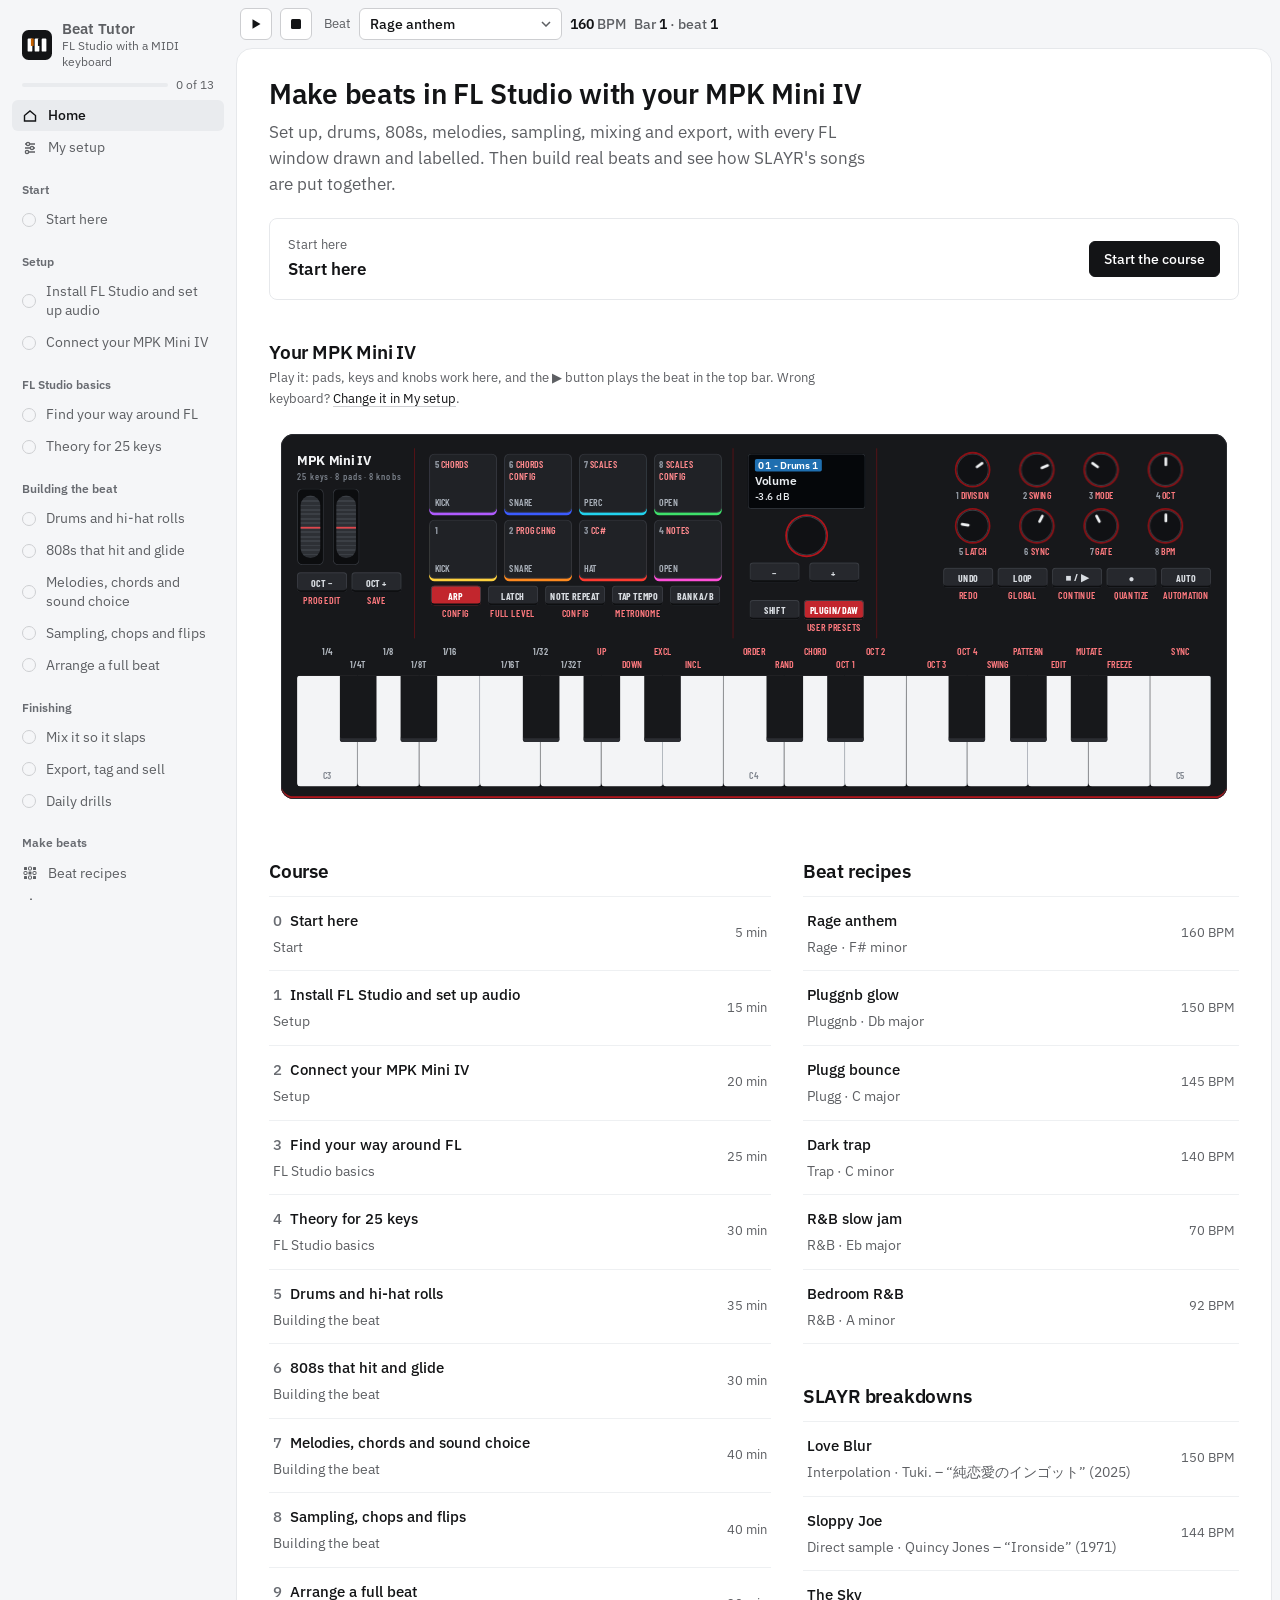
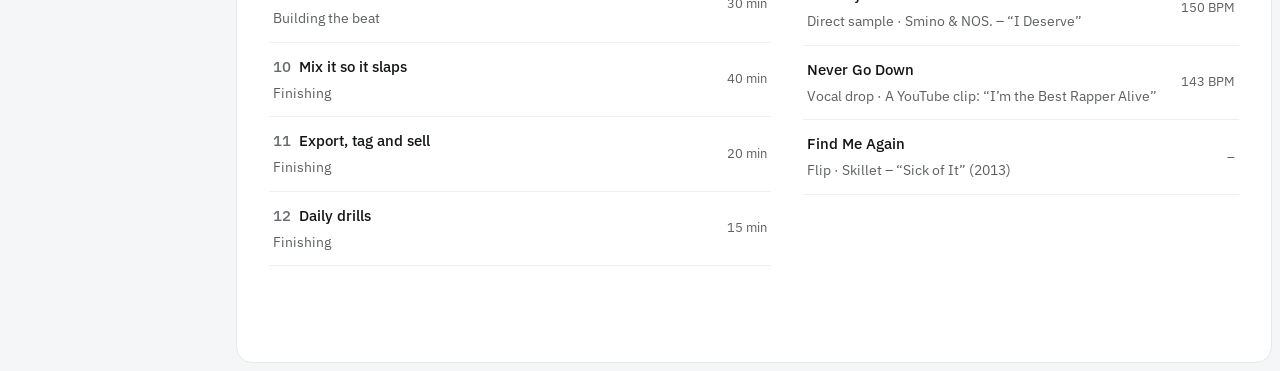
==== index.html @ 5778cbfa "Beat Tutor: FL Studio course for MIDI keyboards Single-page course: setup for the MPK Mini IV and ot" ====
<!doctype html>
<html lang="en">
<head>
<meta charset="utf-8">
<meta name="viewport" content="width=device-width, initial-scale=1, viewport-fit=cover">
<title>Beat Tutor</title>
<meta name="description" content="Learn to make beats in FL Studio with a MIDI keyboard: setup for the MPK Mini IV and other controllers, drawn FL windows, playable recipes and SLAYR song breakdowns.">
<link rel="preconnect" href="https://fonts.googleapis.com">
<link rel="preconnect" href="https://fonts.gstatic.com" crossorigin>
<link href="https://fonts.googleapis.com/css2?family=IBM+Plex+Sans:wght@400;500;600&family=Barlow+Condensed:wght@500;600;700&display=swap" rel="stylesheet">
<link rel="icon" href="data:image/svg+xml,%3Csvg xmlns='http://www.w3.org/2000/svg' viewBox='0 0 32 32'%3E%3Crect width='32' height='32' rx='7' fill='%23131416'/%3E%3Crect x='6' y='9' width='5' height='14' rx='1' fill='%23fff'/%3E%3Crect x='13.5' y='9' width='5' height='14' rx='1' fill='%23fff'/%3E%3Crect x='21' y='9' width='5' height='14' rx='1' fill='%23fff'/%3E%3Crect x='9.5' y='9' width='3' height='8' fill='%23c25f00'/%3E%3Crect x='17' y='9' width='3' height='8' fill='%23131416'/%3E%3C/svg%3E">
<style>
/* Style: framed sheet. One tinted L-frame (sidebar + 48px top bar, no rule between), the work on a white sheet
   with a 1px edge and 16px corners, no shadows at rest. Face: FL's orange, darkened to read on white, carries the
   main data (progress, active tab, the playhead); everything else is ink and grey. The FL windows are real
   interface drawings (data-ui) and keep their own dark look. */
:root{
  --ground:#f5f6f8; --surface:#ffffff; --raised:#f4f6f8; --active:#e9ebee; --border:#e6e8eb; --rule:#eef0f2; --control:#cdced1;
  --text:#131416; --muted:#5d5f63; --faint:#686b71;
  --hue:#c25f00; --hue-soft:#fff3e8; --positive:#1e7b4f; --positive-bg:#e3f6ea; --negative:#c4242a; --negative-bg:#ffedea; --warning:#92400e; --warning-bg:#fff7e6;
  --mark:#ffc531; --mark-ink:#241a00;
  --radius-card:8px; --radius-control:6px; --radius-sheet:16px; --sheet-inset:8px;
  --sidebar:236px; --gap:24px; --pad:32px;
  --font:"IBM Plex Sans",system-ui,-apple-system,"Segoe UI",sans-serif;
  --mono:"IBM Plex Mono",ui-monospace,SFMono-Regular,Menlo,monospace;
  --ui:"Barlow Condensed","Arial Narrow",ui-sans-serif,sans-serif;
  /* FL drawing tokens */
  --fl-hot:#ff9a3c; --fl-hot-ink:#1d0e00; --fl-sel:#3fd3c9; --fl-red:#ff5d5d;
  --note:#7ee08f; --note-ink:#0b2a12; --led:#7be05a; --step-a:#4b525c; --step-b:#5a4a50; --step-on:#ffb066;
  color-scheme:light;
}
*{box-sizing:border-box}
html{background:var(--ground)}
body{font-variant-numeric:tabular-nums;margin:0;background:var(--ground);color:var(--text);font:400 15px/1.6 var(--font);-webkit-font-smoothing:antialiased;padding-top:env(safe-area-inset-top,0px)}
a{color:var(--text);text-decoration:underline;text-decoration-color:var(--control);text-underline-offset:3px}
a:hover{text-decoration-color:var(--text)}
:focus-visible{outline:2px solid var(--hue);outline-offset:2px;border-radius:4px}
h1,h2,h3{margin:0;font-weight:600;text-wrap:balance;letter-spacing:-.01em}
h1{font-size:28px;line-height:1.2}
h2{font-size:19px;line-height:1.3;margin-top:40px}
h3{font-size:16px;line-height:1.35;margin-top:26px}
p,li{max-width:72ch}
p{margin:12px 0}
code{font-family:var(--font);font-weight:500;font-size:.88em;background:var(--raised);padding:1px 5px;border-radius:4px}
kbd{font:500 12.5px var(--font);background:var(--surface);border:1px solid var(--control);border-bottom-width:2px;border-radius:5px;padding:0 6px;white-space:nowrap;color:var(--text)}
.tnum{font-variant-numeric:tabular-nums}

/* ---------- frame ---------- */
.frame{display:grid;grid-template-columns:var(--sidebar) minmax(0,1fr);grid-template-rows:48px minmax(0,1fr);min-height:100vh}
.side{grid-row:1/3;position:sticky;top:0;height:100vh;overflow-y:auto;padding:14px 12px 32px max(12px,env(safe-area-inset-left,0px))}
.top{grid-column:2;display:flex;align-items:center;gap:10px;padding:0 max(16px,env(safe-area-inset-right,0px)) 0 4px;position:sticky;top:0;z-index:20;background:var(--ground)}
.sheet{grid-column:2;background:var(--surface);border:1px solid var(--border);border-radius:var(--radius-sheet);margin:0 var(--sheet-inset) var(--sheet-inset) 0;min-width:0}
.content{max-width:920px;margin:0 auto;padding-block:28px 96px;padding-left:max(var(--pad),env(safe-area-inset-left,0px));padding-right:max(var(--pad),env(safe-area-inset-right,0px))}
.content.wide{max-width:1040px}
.brand{display:flex;align-items:center;gap:10px;padding:4px 8px 16px;text-decoration:none}
.brand svg{flex:none}
.brand b{display:block;font-size:15px;font-weight:600;line-height:1.2}
.brand span{display:block;font-size:12px;color:var(--muted);line-height:1.3}
.side nav{display:flex;flex-direction:column;gap:1px}
.side .grp{font-size:12px;font-weight:600;color:var(--faint);padding:16px 10px 4px}
.side a{display:flex;align-items:center;gap:10px;padding:6px 10px;border-radius:var(--radius-control);color:var(--muted);text-decoration:none;font-size:14px;line-height:1.35;transition:background .12s,color .12s}
.side a:hover{background:var(--active);color:var(--text)}
.side a.on{background:var(--active);color:var(--text);font-weight:500}
.side .st-dot{width:14px;height:14px;flex:none;border-radius:50%;border:1.5px solid var(--control);display:grid;place-items:center}
.side .st-dot.done{background:var(--positive);border-color:var(--positive)}
.side .st-dot.done::after{content:"";width:6px;height:3px;border-left:1.5px solid #fff;border-bottom:1.5px solid #fff;transform:rotate(-45deg) translate(0,-1px)}
.side .ico{width:16px;height:16px;flex:none}
.prog{margin:0 10px 6px;display:flex;align-items:center;gap:8px;font-size:12px;color:var(--muted)}
.prog .bar{flex:1;height:4px;border-radius:2px;background:var(--active);overflow:hidden}
.prog .bar i{display:block;height:100%;width:0;background:var(--hue);transition:width .5s cubic-bezier(.2,.8,.2,1)}
/* top bar transport */
.tp{display:flex;align-items:center;gap:8px;flex-wrap:nowrap;min-width:0}
.icbtn{width:32px;height:32px;border-radius:var(--radius-control);border:1px solid var(--control);background:var(--surface);color:var(--text);display:grid;place-items:center;cursor:pointer;flex:none;transition:background .12s,border-color .12s,transform .08s}
.icbtn:hover{border-color:var(--text)}
.icbtn:active{transform:scale(.96)}
.icbtn.on{background:var(--text);border-color:var(--text);color:#fff}
select.sel{height:32px;border-radius:var(--radius-control);border:1px solid var(--control);background:var(--surface);color:var(--text);font:500 13.5px var(--font);padding:0 28px 0 10px;max-width:220px;appearance:none;background-image:url("data:image/svg+xml,%3Csvg xmlns='http://www.w3.org/2000/svg' width='10' height='6'%3E%3Cpath d='M1 1l4 4 4-4' fill='none' stroke='%235d5f63' stroke-width='1.5'/%3E%3C/svg%3E");background-repeat:no-repeat;background-position:right 10px center}
.readout{font:500 13.5px var(--font);font-variant-numeric:tabular-nums;color:var(--muted);white-space:nowrap}
.readout b{color:var(--text);font-weight:600}
.top .spacer{flex:1}
.menu-btn{display:none}

/* ---------- content ---------- */
.crumb{font-size:13px;color:var(--muted);margin-bottom:6px}
.crumb a{color:var(--muted);text-decoration:none}
.crumb a:hover{color:var(--text)}
.lede{font-size:16.5px;color:var(--muted);margin-top:8px;max-width:62ch}
.meta-row{display:flex;flex-wrap:wrap;gap:6px;margin:14px 0 4px}
.pill{display:inline-flex;align-items:center;gap:5px;height:24px;padding:0 9px;border-radius:999px;background:var(--active);color:#353736;font-size:12.5px;font-weight:500;text-decoration:none;white-space:nowrap}
a.pill:hover{background:var(--control)}
.pill.have{background:var(--positive-bg);color:#0e4a2c}
.pill.need{background:var(--warning-bg);color:var(--warning)}
.pill.hue{background:var(--hue-soft);color:#7a3c00}
.btn{display:inline-flex;align-items:center;gap:8px;height:36px;padding:0 14px;border-radius:var(--radius-control);border:1px solid var(--control);background:var(--surface);color:var(--text);font:500 14px var(--font);text-decoration:none;cursor:pointer;transition:background .12s,border-color .12s,transform .08s}
.btn:hover{border-color:var(--text)}
.btn:active{transform:translateY(1px)}
.btn.primary{background:var(--text);border-color:var(--text);color:#fff}
.btn.primary:hover{background:#2b2d31}
.row{display:flex;flex-wrap:wrap;gap:8px;align-items:center}
ol.steps{padding-left:22px;margin:12px 0}
ol.steps>li{padding-left:6px;margin:8px 0}
ol.steps>li::marker{color:var(--muted);font-weight:500;font-variant-numeric:tabular-nums}
ul{padding-left:20px}
li{margin:5px 0}
.note{border-radius:var(--radius-card);padding:12px 16px;margin:18px 0;background:var(--raised)}
.note b.h{display:block;font-weight:600;margin-bottom:2px}
.note.warn{background:var(--negative-bg)}
.note.warn b.h{color:var(--negative)}
details.alt{margin:18px 0;border:1px solid var(--border);border-radius:var(--radius-card);padding:0 16px}
details.alt summary{cursor:pointer;font-weight:500;padding:12px 0;list-style-position:outside}
details.alt[open]{padding-bottom:8px}
.tablewrap{overflow-x:auto;margin-top:12px}
table{border-collapse:collapse;width:100%;font-size:14px}
th,td{text-align:left;padding:10px 12px 10px 0;border-bottom:1px solid var(--rule);vertical-align:top}
th{font-weight:600;color:var(--muted);font-size:13px;border-bottom-color:var(--border)}
td.num,th.num{text-align:right;font-variant-numeric:tabular-nums}
.check{list-style:none;padding:0}
.check li{display:flex;gap:10px;align-items:flex-start}
.check input{margin-top:5px;accent-color:var(--positive);width:16px;height:16px}
.lessonnav{display:flex;justify-content:space-between;gap:10px;flex-wrap:wrap;margin-top:48px;padding-top:20px;border-top:1px solid var(--rule)}
.muted{color:var(--muted)}
.small{font-size:13px}
/* list rows (replace card grids) */
.list{margin-top:12px;border-top:1px solid var(--rule)}
.lrow{display:grid;grid-template-columns:minmax(0,1fr) auto;gap:4px 16px;align-items:center;padding:12px 4px;border-bottom:1px solid var(--rule);text-decoration:none;color:var(--text);transition:background .12s}
.lrow:hover{background:var(--raised)}
.lrow .t{font-weight:500}
.lrow .d{grid-column:1;font-size:13.5px;color:var(--muted)}
.lrow .r{grid-row:1/3;grid-column:2;font-size:13px;color:var(--muted);font-variant-numeric:tabular-nums;text-align:right;white-space:nowrap}
.lrow .n{color:var(--faint);font-variant-numeric:tabular-nums;margin-right:8px}
.lrow .ok{color:var(--positive);font-weight:500}
/* home */
.next{display:grid;grid-template-columns:minmax(0,1fr) auto;gap:16px;align-items:center;padding:16px 18px;border:1px solid var(--border);border-radius:var(--radius-card);margin-top:20px}
.next .k{font-size:13px;color:var(--muted)}
.next .t{font-size:17px;font-weight:600}
.split{display:grid;grid-template-columns:minmax(0,1.15fr) minmax(0,1fr);gap:32px;margin-top:8px}
.split>*{min-width:0}
/* forms */
.opts{display:grid;grid-template-columns:repeat(auto-fit,minmax(220px,1fr));gap:8px;margin-top:10px}
.opt{display:flex;gap:10px;align-items:flex-start;border:1px solid var(--border);border-radius:var(--radius-card);padding:11px 12px;cursor:pointer;transition:border-color .12s,background .12s}
.opt:hover{border-color:var(--control)}
.opt:has(input:checked){border-color:var(--text);background:var(--raised)}
.opt input{margin-top:4px;accent-color:var(--text)}
.opt small{display:block;color:var(--muted);font-size:13px;line-height:1.4}
.setrow{display:grid;grid-template-columns:minmax(0,260px) minmax(0,1fr);gap:24px;padding:24px 0;border-bottom:1px solid var(--rule)}
.setrow h2{margin:0;font-size:16px}
.setrow p{font-size:14px;color:var(--muted);margin:4px 0 0}
/* tabs */
.tabs{display:flex;gap:18px;flex-wrap:wrap;border-bottom:1px solid var(--border);margin-top:20px}
.tab{appearance:none;border:0;background:none;padding:10px 0;margin-bottom:-1px;border-bottom:2px solid transparent;color:var(--muted);font:500 14px var(--font);cursor:pointer}
.tab:hover{color:var(--text)}
.tab.on{color:var(--text);border-bottom-color:var(--hue);font-weight:600}
.chordrow{display:flex;flex-wrap:wrap;gap:8px;margin-top:12px}
.chordbtn{border:1px solid var(--border);background:var(--surface);border-radius:var(--radius-card);padding:8px 12px;cursor:pointer;color:var(--text);font:600 15px var(--font);text-align:left;transition:border-color .12s,background .12s}
.chordbtn small{display:block;font:400 12px var(--font);color:var(--muted)}
.chordbtn:hover{border-color:var(--control)}
.chordbtn.now{border-color:var(--hue);background:var(--hue-soft)}
.sound{display:grid;grid-template-columns:140px minmax(0,1fr);gap:4px 16px;padding:14px 0;border-bottom:1px solid var(--rule)}
.sound:last-child{border-bottom:0}
.sound .role{font-weight:600;font-size:14px}
.facts{display:grid;grid-template-columns:repeat(auto-fit,minmax(150px,1fr));gap:20px;margin:22px 0 8px}
.facts div{min-width:0}
.facts dt{font-size:13px;color:var(--muted)}
.facts dd{margin:2px 0 0;font-size:22px;font-weight:500;font-variant-numeric:tabular-nums;line-height:1.25}
.facts dd small{display:block;font-size:13px;color:var(--muted);font-weight:400}
.src{font-size:13px;color:var(--muted)}
.src a{color:var(--muted)}
.toast{position:fixed;bottom:calc(20px + env(safe-area-inset-bottom,0px));left:50%;transform:translate(-50%,8px);background:var(--text);color:#fff;padding:9px 14px;border-radius:var(--radius-control);font-size:14px;font-weight:500;opacity:0;transition:opacity .2s,transform .2s;pointer-events:none;z-index:60}
.toast.show{opacity:1;transform:translate(-50%,0)}
.view-in>*{animation:enter .45s cubic-bezier(.2,.8,.2,1) both;animation-delay:calc(var(--i,0)*40ms)}
@keyframes enter{from{transform:translateY(10px)}to{transform:none}}
/* sampler tool */
.wave{display:block;width:100%;height:120px;background:#1d2024;border-radius:6px}
.slicepads{display:grid;grid-template-columns:repeat(8,minmax(0,1fr));gap:6px;margin-top:10px}
.slicepads button{height:52px;border-radius:6px;border:1px solid var(--control);background:var(--surface);font:600 13px var(--font);cursor:pointer;transition:background .08s,color .08s}
.slicepads button.lit,.slicepads button:active{background:var(--text);color:#fff}
.ctrls{display:flex;flex-wrap:wrap;gap:16px;align-items:center;margin-top:12px;font-size:14px}
.ctrls label{display:flex;align-items:center;gap:8px}
.ctrls input[type=range]{accent-color:var(--hue);width:140px}

/* ---------- figures & markers ---------- */
.fig{margin:22px 0 10px}
.fig-cap{font-size:13px;color:var(--muted);margin-top:6px}
.legend{list-style:none;padding:0;margin:12px 0 0;display:grid;grid-template-columns:repeat(auto-fit,minmax(280px,1fr));gap:2px 16px}
.legend li{display:flex;gap:10px;align-items:flex-start;padding:6px 8px;margin:0;border-radius:var(--radius-control);cursor:pointer;font-size:14px;max-width:none;transition:background .12s}
.legend li:hover,.legend li.act{background:var(--raised)}
.legend .n{flex:none;width:20px;height:20px;border-radius:50%;background:var(--mark);color:var(--mark-ink);font:600 12px/20px var(--font);text-align:center;margin-top:1px}
[data-co]{position:relative}
mark.co{position:absolute;top:-9px;right:-9px;width:19px;height:19px;border-radius:50%;background:var(--mark);color:var(--mark-ink);font:600 11.5px/19px var(--font);text-align:center;z-index:9;box-shadow:0 0 0 2px #1b1e22;pointer-events:none;animation:pop .35s cubic-bezier(.3,1.5,.5,1) both;animation-delay:calc(var(--k,0)*70ms + .15s)}
.pr-grid>mark.co,.pl-lane>mark.co,.hw-keys>mark.co{top:6px;right:6px}
.pl-blk>mark.co{top:3px;right:4px}
@keyframes pop{from{transform:scale(0)}to{transform:scale(1)}}
.spot{outline:2px solid var(--mark)!important;outline-offset:3px;border-radius:4px;animation:ring 1.1s ease-in-out infinite;z-index:8}
@keyframes ring{50%{outline-offset:6px}}
.fit{position:relative;width:100%;overflow:hidden}
.fit-in{transform-origin:0 0;position:absolute;left:12px;top:12px}
/* FL look */
.fl{font-family:var(--ui);font-size:13px;color:#d6dbe1;letter-spacing:.01em;user-select:none;-webkit-user-select:none}
.flw{background:#2f343b;border:1px solid #1b1e22;border-radius:6px;box-shadow:inset 0 1px 0 rgba(255,255,255,.05)}
.flw-t{display:flex;align-items:center;gap:8px;height:26px;padding:0 8px;background:#393e46;border-radius:6px 6px 0 0;border-bottom:1px solid #1b1e22;font-weight:700;color:#e8ecf0;font-size:13px}
.flw-t .tt{flex:1;white-space:nowrap}
.flw-t .wb{display:flex;gap:5px}
.flw-t .wb i{width:11px;height:11px;border-radius:2px;background:#5b626c}
.flw-b{padding:8px}
.fl-tb{display:flex;align-items:center;gap:8px;background:#30353c;border:1px solid #1b1e22;border-radius:6px;padding:6px 8px}
.fl-menu{display:flex;gap:9px;font-weight:600;color:#b9c0c8;font-size:12.5px}
.fl-grp{display:flex;align-items:center;gap:4px;background:#25292e;border-radius:5px;padding:3px}
.fl-b{min-width:26px;height:24px;border-radius:4px;background:#454b54;display:flex;align-items:center;justify-content:center;color:#d9dee3;font-weight:700;font-size:12px;padding:0 5px;cursor:pointer;white-space:nowrap}
.fl-b.lit{background:var(--fl-hot);color:var(--fl-hot-ink)}
.fl-b.rec{color:var(--fl-red)}
.fl-b.rec.lit{color:var(--fl-hot-ink);background:var(--fl-red)}
.fl-b.go{color:var(--led)}
.fl-lcd{background:#0b0d0f;color:#ffb36b;font:600 15px var(--ui);border-radius:4px;padding:2px 8px;}
.fl-hint{flex:1;background:#25292e;border-radius:4px;height:24px;color:#8d96a2;font-size:12px;padding:3px 8px;white-space:nowrap;overflow:hidden}
.cr-row{display:flex;align-items:center;gap:6px;height:30px}
.cr-led{width:9px;height:9px;border-radius:50%;background:var(--led);box-shadow:0 0 6px var(--led)}
.knob{width:18px;height:18px;border-radius:50%;background:#4d535b;position:relative;flex:none;box-shadow:0 1px 2px rgba(0,0,0,.6);display:inline-block}
.knob::after{content:"";position:absolute;left:50%;top:2px;width:2px;height:6px;margin-left:-1px;background:#fff;border-radius:1px;transform-origin:1px 7px;transform:rotate(var(--r,0deg))}
.cr-trk{width:26px;height:18px;background:#1f2327;border-radius:3px;color:#8e98a3;font:600 11px var(--ui);display:grid;place-items:center}
.cr-name{width:128px;height:24px;border-radius:4px;background:#4a5059;color:#f0f2f4;font-weight:700;padding:0 8px;display:flex;align-items:center;white-space:nowrap;border-left:4px solid var(--c,#8b94a0)}
.cr-steps{display:flex;gap:3px}
.cr-steps .g{display:flex;gap:2px}
.st{width:24px;height:26px;border-radius:3px;background:var(--step-a);box-shadow:inset 0 -3px 0 rgba(0,0,0,.25);position:relative;transition:background .1s}
.cr[data-live] .st{cursor:pointer}
.g:nth-child(even) .st{background:var(--step-b)}
.st.on{background:var(--step-on)!important;box-shadow:inset 0 -3px 0 rgba(150,70,0,.4),0 0 8px -2px var(--step-on)}
.st.now::after{content:"";position:absolute;inset:-2px;border:2px solid var(--fl-sel);border-radius:4px}
.st em{position:absolute;inset:0;display:grid;place-items:center;font:700 11px var(--ui);font-style:normal;color:#5a2a00}
.cr-foot{display:flex;align-items:center;gap:8px;margin-top:6px}
.cr-plus{width:128px;height:22px;border-radius:4px;background:#3e444c;display:grid;place-items:center;font-weight:700;color:#cdd3d9;margin-left:68px}
.pr{display:grid;grid-template-columns:58px 1fr}
.pr-tools{display:flex;gap:4px;align-items:center;padding:4px 6px;background:#2a2e34;border-bottom:1px solid #1b1e22}
.pr-keys{position:relative;background:#1d2024}
.pr-k{position:absolute;left:0;right:0;border-bottom:1px solid #2b2f35;font:600 11px var(--ui);color:#555;display:flex;align-items:center;justify-content:flex-end;padding-right:4px;transition:background .1s}
.pr-k.w{background:#e9ecef}
.pr-k.b{background:#2a2d31;right:22px;color:#aaa;z-index:1}
.pr-k.hit{background:var(--note)!important;color:var(--note-ink)}
.pr-grid{position:relative;overflow:hidden;background:#343941}
.pr-row{position:absolute;left:0;right:0}
.pr-row.b{background:rgba(0,0,0,.18)}
.pr-row.sc{background:rgba(63,211,201,.1)}
.pr-row.b.sc{background:rgba(63,211,201,.07)}
.pr-lines{position:absolute;inset:0;pointer-events:none}
.pr-note{position:absolute;border-radius:3px;background:var(--note);color:var(--note-ink);font:700 11px/1 var(--ui);padding-left:3px;display:flex;align-items:center;white-space:nowrap;box-shadow:inset 0 0 0 1px rgba(0,0,0,.35);transition:filter .1s,box-shadow .1s}
.pr-note.hot{filter:brightness(1.3) saturate(1.3);box-shadow:inset 0 0 0 1px #fff,0 0 10px var(--note)}
.pr-note.slide{background:#e978d0}
.pr-ph{position:absolute;top:0;bottom:0;width:2px;background:var(--fl-sel);box-shadow:0 0 10px var(--fl-sel);left:0;opacity:0;transition:opacity .2s;z-index:3}
.playing .pr[data-live] .pr-ph{opacity:1}
.pr-vel{grid-column:2;position:relative;height:44px;background:#24282d;border-top:2px solid #1b1e22}
.pr-vel i{position:absolute;bottom:0;width:2px;background:var(--note)}
.pr-vel i::before{content:"";position:absolute;top:-3px;left:-3px;width:8px;height:8px;border-radius:50%;border:2px solid var(--note)}
.pr-bar{display:flex;background:#2a2e34;height:18px;font:600 11px var(--ui);color:#8b949e}
.pr-bar span{flex:1;padding-left:4px;border-left:1px solid #49505a}
.pl{display:grid;grid-template-columns:110px 1fr;position:relative}
.pl-name{height:34px;display:flex;align-items:center;padding:0 8px;background:#3a4047;border-bottom:1px solid #2a2e33;font-weight:700;gap:6px}
.pl-name::before{content:"";width:7px;height:7px;border-radius:50%;background:var(--led)}
.pl-lane{height:34px;position:relative;border-bottom:1px solid #2a2e33;background:repeating-var(--bw)}
.pl-blk{position:absolute;top:2px;bottom:2px;border-radius:3px;background:var(--c);color:#111;font-weight:700;font-size:11px;padding:1px 5px;white-space:nowrap;box-shadow:inset 0 0 0 1px rgba(0,0,0,.35);opacity:.92;overflow:hidden}
.pl-blk::after{content:"";position:absolute;left:4px;right:4px;bottom:5px;height:10px;background:repeating-#3b4048 0 2px,transparent 2px 6px)}
.pl-ruler{height:20px;position:relative;background:#2a2e34;font:600 11px var(--ui);color:#8b949e}
.pl-ruler span{position:absolute;top:3px}
.pl-mk{height:20px;position:relative;background:#262a2f}
.pl-mk span{position:absolute;top:2px;font-size:11px;font-weight:700;color:var(--fl-hot);padding-left:10px;white-space:nowrap}
.pl-mk span::before{content:"";position:absolute;left:0;top:4px;border-left:7px solid var(--fl-hot);border-top:5px solid transparent;border-bottom:5px solid transparent}
.pl-phw{position:absolute;left:110px;right:0;top:0;bottom:0;pointer-events:none}
.pl-ph{position:absolute;top:0;bottom:0;width:2px;background:var(--fl-sel);box-shadow:0 0 10px var(--fl-sel);animation:sweep 24s linear infinite;z-index:3}
@keyframes sweep{from{left:0}to{left:100%}}
.mx{display:flex;gap:3px;align-items:stretch}
.mx-s{width:58px;background:#3a4047;border-radius:4px;display:flex;flex-direction:column;align-items:center;gap:6px;padding:6px 3px;border:1px solid transparent}
.mx-s.sel{background:#4a525b;border-color:#8b949e}
.mx-s.master{width:68px;background:#454c55}
.mx-n{font-weight:700;font-size:11.5px;white-space:nowrap;overflow:hidden;max-width:100%}
.mx-io{display:flex;gap:6px;align-items:flex-end;height:150px}
.mx-m{width:7px;height:100%;background:#15181b;border-radius:2px;position:relative;overflow:hidden}
.mx-m i{position:absolute;left:0;right:0;bottom:0;height:0;background:#3b4048 0 60%,#e8d34a 80%,var(--fl-red) 95%)}
.mx-f{width:12px;height:100%;position:relative}
.mx-f::before{content:"";position:absolute;left:5px;top:0;bottom:0;width:2px;background:#15181b}
.mx-f b{position:absolute;left:-3px;width:18px;height:12px;border-radius:2px;background:#9aa2ab;top:var(--y,30%)}
.mx-route{width:0;height:0;border-left:7px solid transparent;border-right:7px solid transparent;border-top:9px solid #8d96a2}
.mx-route.on{border-top-color:var(--fl-hot)}
.mx-fx{flex:1;min-width:230px;background:#33383f;border-radius:4px;padding:8px;margin-left:8px;display:flex;flex-direction:column;gap:3px}
.mx-fx .h{font-weight:700;color:#fff;margin-bottom:4px}
.slot{height:24px;border-radius:3px;background:#262a2f;display:flex;align-items:center;gap:6px;padding:0 6px;color:#a7afb9}
.slot.on{color:#e8ecf0;background:#2b3036}
.slot::before{content:"";width:7px;height:7px;border-radius:50%;background:#444b53;flex:none}
.slot.on::before{background:var(--led);box-shadow:0 0 5px var(--led)}
.dlg-tabs{display:flex;gap:2px;margin-bottom:8px}
.dlg-tabs span{padding:4px 10px;background:#3a4047;border-radius:4px 4px 0 0;font-weight:700;color:#aab2bb}
.dlg-tabs span.on{background:#4b525b;color:#fff}
.dlg-sec{font-weight:700;color:var(--fl-hot);font-size:12px;letter-spacing:.06em;text-transform:uppercase;margin:8px 0 4px}
.dlg-list{background:#1f2327;border-radius:4px;padding:3px}
.dlg-list div{height:22px;display:flex;align-items:center;padding:0 7px;border-radius:3px;color:#aeb6bf;gap:8px}
.dlg-list div.sel{background:#5a4733;color:#ffd7ad}
.dlg-list div b{margin-left:auto;font-weight:600;color:#a7b0ba;font-size:11.5px}
.dlg-row{display:flex;align-items:center;gap:8px;margin-top:6px;flex-wrap:wrap}
.dd{background:#1f2327;border:1px solid #4a5059;border-radius:4px;padding:2px 22px 2px 8px;position:relative;color:#e6eaee;min-width:150px}
.dd::after{content:"";position:absolute;right:7px;top:9px;border-top:5px solid #aab2bb;border-left:4px solid transparent;border-right:4px solid transparent}
.cb{display:inline-flex;align-items:center;gap:5px}
.cb i{width:13px;height:13px;border-radius:3px;background:#1f2327;border:1px solid #5a616b;display:grid;place-items:center}
.cb.on i{background:var(--fl-hot);border-color:var(--fl-hot)}
.cb.on i::after{content:"";width:6px;height:3px;border-left:2px solid #2a1400;border-bottom:2px solid #2a1400;transform:rotate(-45deg) translate(1px,-1px)}
.slider{width:200px;height:6px;background:#1f2327;border-radius:3px;position:relative}
.slider b{position:absolute;top:-4px;left:var(--x,30%);width:10px;height:14px;border-radius:2px;background:#cfd5db}
.menu{background:#3b4149;border:1px solid #1b1e22;border-radius:5px;padding:4px;width:230px;box-shadow:none}
.menu div{padding:4px 10px;border-radius:3px;color:#d6dbe1}
.menu div.hl{background:var(--fl-hot);color:var(--fl-hot-ink);font-weight:700}
.menu hr{border:0;border-top:1px solid #545b64;margin:3px 0}
.fl-br{background:#2a2e34;border-radius:4px;padding:6px}
.fl-br div{height:22px;display:flex;align-items:center;gap:6px;color:#c3cad1;padding-left:calc(var(--d,0)*14px + 4px);white-space:nowrap}
.fl-br div::before{content:"";width:12px;height:9px;border-radius:2px;background:#8a7a5a;flex:none}
.fl-br div.f::before{width:7px;height:9px;border-radius:1px;background:#6f9bd1}
.fl-br div.hl{background:#4b525b;border-radius:3px;color:#fff}
/* ---------- hardware drawings (real objects, drawn) ---------- */
.hw{width:1060px;background:#17181b;border-radius:14px;padding:16px 18px 14px;font-family:var(--ui);color:#c9ced5;user-select:none;-webkit-user-select:none;touch-action:none;position:relative;box-shadow:inset 0 0 0 1px #2a2c31}
.hw.trim{box-shadow:inset 0 0 0 1px #2a2c31,inset 0 -3px 0 #b3141b}
.hw-top{display:flex;gap:16px;align-items:stretch}
.hw-sec{display:flex;flex-direction:column;gap:8px;padding:6px 12px 6px 0;border-right:1px solid #3a1416}
.hw.trim .hw-sec{border-right-color:#5c1216}
.hw:not(.trim) .hw-sec{border-right-color:#2c2e33}
.hw-sec:last-child{border-right:0;padding-right:0}
.hw-name{font:700 15px var(--font);color:#f1f2f4;letter-spacing:-.01em;line-height:1}
.hw-name small{display:block;font:500 11px var(--ui);color:#7f8690;letter-spacing:.06em;margin-top:3px}
.hw-lbl{font:600 11px var(--ui);color:#9aa1ab;text-transform:uppercase;letter-spacing:.04em;line-height:1.1;text-align:center}
.hw-sh{color:#ff7a7f}
/* wheels / joystick / strips */
.hw-wheels{display:flex;gap:10px}
.hw-wheel{width:30px;height:86px;border-radius:6px;background:#0c0d0f;box-shadow:inset 0 0 0 1px #33363c;position:relative;overflow:hidden;cursor:ns-resize}
.hw-wheel i{position:absolute;left:4px;right:4px;top:8px;bottom:8px;border-radius:12px;background:repeating-linear-gradient(0deg,#2d3035 0 3px,#3b3f45 3px 5px);transform:translateY(var(--wy,0px));transition:transform .18s}
.hw-wheel b{position:absolute;left:4px;right:4px;top:50%;height:2px;background:#e0464c;transform:translateY(var(--wy,0px));transition:transform .18s}
.hw-joy{width:64px;height:64px;border-radius:50%;background:#0c0d0f;box-shadow:inset 0 0 0 1px #33363c;display:grid;place-items:center;cursor:grab}
.hw-joy b{width:28px;height:28px;border-radius:50%;background:#3b3f45;box-shadow:inset 0 2px 0 #4d525a;transform:translate(var(--jx,0px),var(--jy,0px));transition:transform .15s}
.hw-strips{display:flex;gap:8px}
.hw-strip{width:16px;height:86px;border-radius:8px;background:#0c0d0f;box-shadow:inset 0 0 0 1px #33363c;position:relative;cursor:ns-resize}
.hw-strip i{position:absolute;left:3px;right:3px;height:10px;border-radius:5px;background:#5fd0ff;top:calc(50% - 5px + var(--wy,0px));opacity:.85;transition:top .18s}
/* buttons */
.hw-btns{display:grid;gap:5px}
.hw-btn{display:flex;flex-direction:column;align-items:center;gap:2px;cursor:pointer}
.hw-btn span{display:grid;place-items:center;min-width:56px;height:22px;padding:0 6px;border-radius:4px;background:#26282d;box-shadow:inset 0 -2px 0 #0e0f11,inset 0 0 0 1px #3a3d43;font:700 11px var(--ui);color:#d9dde2;text-transform:uppercase;letter-spacing:.03em;transition:background .1s}
.hw-btn.on span{background:#c2262d;color:#fff}
.hw-btn.on.grn span{background:#3cbf62;color:#05210d}
.hw-btn:active span{transform:translateY(1px)}
.hw-btn em{font:600 11px var(--ui);font-style:normal;color:#ff7a7f;text-transform:uppercase;letter-spacing:.03em;white-space:nowrap}
/* pads */
.hw-pads{display:grid;gap:8px}
.hw-pad{width:76px;height:66px;border-radius:6px;background:#202226;box-shadow:inset 0 0 0 1px #34373d,0 3px 0 var(--glow,#333);cursor:pointer;display:flex;flex-direction:column;justify-content:space-between;padding:5px 6px;transition:background .07s,box-shadow .07s}
.hw-pad .pn{font:700 11px var(--ui);color:#8d949e}
.hw-pad .ps{font:600 11px var(--ui);color:#ff8a8e;text-transform:uppercase;letter-spacing:.02em;line-height:1.05}
.hw-pad .pl{font:600 11px var(--ui);color:#a9b0b9;text-transform:uppercase}
.hw-pad.lit{background:var(--glow,#ff9a3c);box-shadow:inset 0 0 0 1px var(--glow),0 0 18px -2px var(--glow)}
.hw-pad.lit .pn,.hw-pad.lit .pl,.hw-pad.lit .ps{color:#111}
.p16 .hw-pad{width:44px;height:44px}
/* screen + encoder */
.hw-screen{width:132px;height:62px;border-radius:4px;background:#05070a;box-shadow:inset 0 0 0 1px #2c3036;padding:6px 8px;font:500 11px var(--font);color:#e9edf1;display:flex;flex-direction:column;gap:2px;overflow:hidden}
.hw-screen .hd{background:#1f6fb0;color:#fff;font-weight:600;padding:0 4px;border-radius:2px;align-self:flex-start}
.hw-screen b{font-size:13px;font-weight:600}
.hw-screen.oled{color:#cfe6ff;background:#000}
.hw-screen.oled .hd{background:none;color:#cfe6ff;padding:0}
.hw-enc{width:44px;height:44px;border-radius:50%;background:#101114;box-shadow:0 0 0 3px #2a1b1c,inset 0 0 0 1px #3a3d43;position:relative}
.hw.trim .hw-enc{box-shadow:0 0 0 2px #b3141b,inset 0 0 0 1px #3a3d43}
/* knobs + faders */
.hw-knobs{display:grid;gap:10px 6px}
.hw-kn{display:flex;flex-direction:column;align-items:center;gap:4px;cursor:ns-resize;width:66px}
.hw-kn i{width:36px;height:36px;border-radius:50%;background:#101114;box-shadow:inset 0 0 0 1px #3a3d43,0 0 0 2px #26282d;position:relative}
.hw.trim .hw-kn i{box-shadow:inset 0 0 0 1px #3a3d43,0 0 0 2px #8e1015}
.hw-kn i::after{content:"";position:absolute;left:50%;top:4px;width:3px;height:10px;margin-left:-1.5px;background:#f2f4f6;border-radius:2px;transform-origin:1.5px 14px;transform:rotate(var(--r,-120deg))}
.hw-kn .kl{font:600 11px var(--ui);color:#9aa1ab;text-transform:uppercase;white-space:nowrap}
.hw-kn .kl em{font-style:normal;color:#ff7a7f}
.hw-faders{display:flex;gap:12px}
.hw-fader{width:14px;height:86px;border-radius:3px;background:#0c0d0f;box-shadow:inset 0 0 0 1px #33363c;position:relative}
.hw-fader b{position:absolute;left:-5px;right:-5px;height:12px;border-radius:2px;background:#d7dbe0;top:var(--y,40%)}
/* keys */
.hw-keys{position:relative;height:124px;margin-top:14px;border-radius:3px;overflow:hidden;background:#0a0b0d}
.hw-keys .w{position:absolute;top:0;height:100%;background:#f3f4f6;border-right:1px solid #b9bec5;border-radius:0 0 4px 4px;cursor:pointer;transition:background .06s}
.hw-keys .b{position:absolute;top:0;height:60%;background:#17181b;border-radius:0 0 3px 3px;z-index:2;cursor:pointer;box-shadow:inset 0 -4px 0 #2b2d32}
.hw-keys .hit{background:#9be6a8!important}
.hw-keys .b.hit{background:#2f9b48!important}
.hw-keys .lbl{position:absolute;bottom:6px;left:0;right:0;text-align:center;font:600 11px var(--ui);color:#80868f;pointer-events:none}
.hw-klabels{position:relative;height:30px;margin-top:8px}
.hw-klabels span{position:absolute;font:600 11px var(--ui);color:#b5bbc3;text-transform:uppercase;white-space:nowrap;transform:translateX(-50%)}
.hw-klabels span.sh{color:#ff7a7f}
/* typing keyboard */
.qw{width:760px;background:#e9ebee;border-radius:12px;padding:14px;display:flex;flex-direction:column;gap:6px;box-shadow:inset 0 0 0 1px #d5d8dc}
.qw-r{display:flex;gap:6px}
.qk{width:50px;height:50px;border-radius:7px;background:#f7f8f9;box-shadow:inset 0 -2px 0 #cfd2d6,inset 0 0 0 1px #d9dce0;font:600 15px var(--font);color:#9aa0a8;display:flex;flex-direction:column;justify-content:space-between;padding:4px 6px}
.qk small{font:500 11px var(--font);color:transparent}
.qk.wk{background:#fff;color:#131416;cursor:pointer}
.qk.wk small{color:#5d5f63}
.qk.bk{background:#2a2c30;color:#fff;cursor:pointer;box-shadow:inset 0 -2px 0 #000}
.qk.bk small{color:#c4c8ce}
.qk.hit{background:#9be6a8!important;color:#0b2a12!important}
.qk.hit small{color:#0b2a12}

/* shared names used by older view templates */
.eyebrow{font-size:13px;color:var(--muted);margin-bottom:6px}
.chips{display:flex;flex-wrap:wrap;gap:6px;margin:14px 0 4px}
.chip{display:inline-flex;align-items:center;gap:6px;height:28px;padding:0 10px;border-radius:999px;background:var(--active);color:#353736;font-size:13px;text-decoration:none;white-space:nowrap}
.chip b{font-weight:600;color:var(--text)}
.chip input{accent-color:var(--text)}
.panel{background:var(--surface);border:1px solid var(--border);border-radius:var(--radius-card);padding:16px 18px;margin-top:14px}
.panel.sim-text{background:var(--raised);border:0}
.tlabel{font-size:13px;color:var(--muted)}
.pill.stock{background:var(--active);color:#353736}
.pill.free{background:var(--positive-bg);color:#0e4a2c}
.sim-area{display:grid;grid-template-columns:minmax(120px,220px) minmax(0,1fr);gap:16px;align-items:start;margin-top:12px}
.sim-win{min-width:0}
.lesson>h2:first-child{margin-top:24px}
@media (max-width:900px){
  .sim-area{grid-template-columns:1fr}
  .frame{grid-template-columns:1fr;grid-template-rows:auto auto 1fr}
  .side{grid-row:auto;position:static;height:auto;padding:10px max(16px,env(safe-area-inset-right,0px)) 4px max(16px,env(safe-area-inset-left,0px))}
  .side .brand{padding-bottom:8px}
  .side nav{flex-direction:row;overflow-x:auto;gap:2px;padding-bottom:8px;scrollbar-width:none}
  .side .grp,.prog{display:none}
  .side a{white-space:nowrap}
  .top{grid-column:1;padding:0 max(16px,env(safe-area-inset-right,0px)) 0 max(16px,env(safe-area-inset-left,0px));height:52px}
  .sheet{grid-column:1;margin:0;border-radius:14px 14px 0 0;border-bottom:0}
  .content{--pad:18px;padding-top:22px}
  .split{grid-template-columns:1fr}
  .setrow{grid-template-columns:1fr;gap:10px}
  .sound{grid-template-columns:1fr}
  .readout.pos{display:none}
}
@media (max-width:460px){select.sel{max-width:150px}.readout{font-size:12.5px}}
@media (prefers-reduced-motion:reduce){*,*::before,*::after{animation:none!important;transition:none!important}}
.hw-klabels span:nth-child(odd){top:0}.hw-klabels span:nth-child(even){top:14px}
</style>
</head>
<body>
<div class="frame">
  <aside class="side" aria-label="Course">
    <a class="brand" href="#home" aria-label="Beat Tutor home">
      <svg width="30" height="30" viewBox="0 0 32 32" aria-hidden="true"><rect width="32" height="32" rx="7" fill="#131416"/><rect x="6" y="9" width="5" height="14" rx="1" fill="#fff"/><rect x="13.5" y="9" width="5" height="14" rx="1" fill="#fff"/><rect x="21" y="9" width="5" height="14" rx="1" fill="#fff"/><rect x="9.5" y="9" width="3" height="8" fill="#c25f00"/><rect x="17" y="9" width="3" height="8" fill="#131416"/></svg>
      <span><b>Beat Tutor</b><span>FL Studio with a MIDI keyboard</span></span>
    </a>
    <div class="prog"><span class="bar"><i id="progBar"></i></span><span id="progTxt" class="tnum"></span></div>
    <nav id="nav"></nav>
  </aside>
  <header class="top" role="toolbar" aria-label="Preview player">
    <div class="tp">
      <button class="icbtn" id="tPlay" aria-label="Play preview"><svg width="12" height="12" viewBox="0 0 12 12"><path d="M2.5 1.2v9.6L10.5 6z" fill="currentColor"/></svg></button>
      <button class="icbtn" id="tStop" aria-label="Stop preview"><svg width="10" height="10" viewBox="0 0 10 10"><rect width="10" height="10" rx="1.5" fill="currentColor"/></svg></button>
      <label class="small muted" for="tBeat" style="margin-left:4px">Beat</label>
      <select class="sel" id="tBeat"></select>
      <span class="readout" id="tBpm"></span>
      <span class="readout pos" id="tPos">Bar <b>1</b> · beat <b>1</b></span>
    </div>
    <span class="spacer"></span>
  </header>
  <main class="sheet"><div class="content" id="view"></div></main>
</div>
<div class="toast" id="toast" role="status" aria-live="polite"></div>
<script>

/* ================= utils ================= */
const store={get(k,d){try{const v=localStorage.getItem('ktb:'+k);return v?JSON.parse(v):d}catch(e){return d}},set(k,v){try{localStorage.setItem('ktb:'+k,JSON.stringify(v))}catch(e){}}};
const $=s=>document.querySelector(s),$$=(s,r=document)=>r?[...r.querySelectorAll(s)]:[];
const toast=m=>{const t=$('#toast');t.textContent=m;t.classList.add('show');clearTimeout(t._h);t._h=setTimeout(()=>t.classList.remove('show'),1700)};

/* ================= keyboards =================
   Specs checked against maker pages and reviews (Nov 2026). hw = how the drawing is laid out. */
const MPK4_KEYS=['1/4','1/4T','1/8','1/8T','1/16','1/16T','1/32','1/32T','Up','Down','Excl','Incl','Order','Rand','Chord','Oct 1','Oct 2','Oct 3','Oct 4','Swing','Pattern','Edit','Mutate','Freeze','Sync'];
const KEYBOARDS={
  mpk4:{name:'Akai MPK Mini IV',short:'MPK Mini IV',
    summary:'25 velocity-sensitive mini keys, 8 RGB pads in two banks, 8 endless knobs, separate pitch and mod wheels, a colour screen with a push encoder, transport buttons, a sustain jack and 5-pin MIDI out.',
    pitch:'the <b>pitch wheel</b> and <b>mod wheel</b> on the left',oct:'<b>Oct −</b> / <b>Oct +</b> under the wheels',
    padNote:'Load FPC and hit the pads: in Bank A they trigger FPC\'s first eight pads. If a pad is silent, press <b>Bank A/B</b> to switch back.',
    sustain:'There is a 1/4" sustain pedal jack on the back.',
    repeat:'Hold <b>Note Repeat</b> and a pad to roll it. The rate comes from the time division printed above the first eight keys (1/4 to 1/32T): hold <b>Shift</b> and press one of those keys. With the DAW port set up (below), the rolls follow FL\'s tempo.',
    arp:'Press <b>Arp</b>, then hold <b>Shift</b> and press the keys labelled Up, Down, Excl, Incl, Order, Rand or Chord to pick the pattern, and Oct 1–4 for its range. <b>Latch</b> keeps it running after you let go.',
    hw:{model:'mpk4',trim:true,pitch:'wheels',pads:8,padCols:4,glow:['#ffd23f','#ff8a1f','#ff3b30','#ff4fd8','#b05bff','#3b5bff','#22d3ee','#3ee06a'],
      padLabels:['1','2','3','4','5','6','7','8'],padShift:['','Prog chng','CC#','Notes','Chords','Chords config','Scales','Scales config'],
      left:[['Oct −','Prog edit','down'],['Oct +','Save','up']],
      under:[['Arp','Config','arp'],['Latch','Full level','latch'],['Note repeat','Config','nr'],['Tap tempo','Metronome','tap'],['Bank A/B','','bank']],
      screen:{hd:'01 - Drums 1',l1:'Volume',l2:'-3.6 dB'},encoder:true,centre:[['−','',''],['+','',''],['Shift','','shift'],['Plugin/DAW','User presets','daw']],
      knobs:['Division','Swing','Mode','Oct','Latch','Sync','Gate','BPM'],knobsShift:true,
      transport:[['Undo','Redo','undo'],['Loop','Global','loop'],['■ / ▶','Continue','play'],['●','Quantize','rec'],['Auto','Automation','auto']],
      keys:25,keyLabels:MPK4_KEYS}},
  mpk3:{name:'Akai MPK Mini MK3',short:'MPK Mini MK3',
    summary:'25 mini keys, 8 pads in two banks, 8 endless knobs, a 4-way joystick for pitch and mod, an OLED screen, Arp, Note Repeat and Full Level.',
    pitch:'the 4-way <b>joystick</b> (left/right bends pitch, up is modulation)',oct:'<b>Oct −</b> / <b>Oct +</b>',
    padNote:'Bank A pads send notes 36–43, the range FPC listens to.',sustain:'There is a sustain pedal jack.',
    repeat:'Hold <b>Note Repeat</b> and a pad. The arp\'s time division (1/4 to 1/32T) sets the roll speed.',
    arp:'Press <b>Arp</b>; hold <b>Arp</b> and press the labelled keys to pick the mode, division and octave range.',
    hw:{model:'mpk3',pitch:'joystick',pads:8,padCols:4,glow:Array(8).fill('#ff3b30'),padLabels:['1','2','3','4','5','6','7','8'],
      left:[['Arp','','arp'],['Tap tempo','','tap'],['Oct −','','down'],['Oct +','','up']],
      under:[['Full level','','full'],['Note repeat','','nr'],['Bank A/B','','bank'],['CC','',''],['Prog change','','']],
      screen:{hd:'MPK mini',l1:'Prog 1',l2:''},oled:true,knobs:['K1','K2','K3','K4','K5','K6','K7','K8'],keys:25}},
  launchkey:{name:'Novation Launchkey Mini (MK3 / MK4)',short:'Launchkey Mini',
    summary:'25 mini keys, 16 pads, 8 knobs (endless encoders and an OLED screen on the MK4), pitch and mod touch strips, Arp, scale and chord modes, transport buttons on the MK4.',
    pitch:'the <b>pitch and mod touch strips</b> on the left',oct:'the <b>Octave</b> up/down buttons',
    padNote:'Switch the pads to Drum mode: they send notes from 36 up, the range FPC listens to.',sustain:'There is a sustain input.',
    repeat:'There is no Note Repeat button: hold one note with the Arp at a fast rate, or draw rolls in the piano roll.',
    arp:'Press <b>Arp</b>; hold <b>Shift</b> to change its rate and pattern.',
    hw:{model:'launchkey',pitch:'strips',pads:16,padCols:8,glow:['#22d3ee','#3ee06a','#ffd23f','#ff8a1f','#ff3b30','#ff4fd8','#b05bff','#3b5bff','#3b5bff','#b05bff','#ff4fd8','#ff3b30','#ff8a1f','#ffd23f','#3ee06a','#22d3ee'],
      left:[['Shift','','shift'],['Oct −','','down'],['Oct +','','up']],under:[['Arp','','arp'],['Scale','',''],['Chord','',''],['▶','','play'],['●','','rec']],
      screen:{hd:'Launchkey',l1:'Drum',l2:''},oled:true,knobs:['1','2','3','4','5','6','7','8'],knobRow:true,keys:25}},
  minilab:{name:'Arturia MiniLab 3',short:'MiniLab 3',
    summary:'25 slim keys, 8 pads in two banks, 8 encoders, 4 faders, pitch and mod touch strips, a main encoder with a small screen, Arp, chord and scale modes.',
    pitch:'the <b>pitch and mod touch strips</b>',oct:'<b>Oct −</b> / <b>Oct +</b>',
    padNote:'Pads send notes from 36 up in the DAW preset, so they play FPC.',sustain:'There is a sustain input.',
    repeat:'Use the Arp on one held pad, or draw rolls in the piano roll.',arp:'Press <b>Arp</b> (or Shift + Hold, depending on firmware) and set its rate with the main encoder.',
    hw:{model:'minilab',pitch:'strips',pads:8,padCols:8,glow:Array(8).fill('#3b82f6'),left:[['Shift','','shift'],['Hold','',''],['Oct −','','down'],['Oct +','','up']],under:[],
      screen:{hd:'MiniLab 3',l1:'Prog 1',l2:''},oled:true,encoder:true,knobs:['1','2','3','4','5','6','7','8'],faders:4,keys:25}},
  big:{name:'Full-size keyboard (49 / 61 / 88)',short:'Full-size keys',
    summary:'More octaves, pitch and mod wheels, and on many models pads, knobs and faders.',
    pitch:'the <b>pitch and mod wheels</b>',oct:'the octave buttons (you rarely need them)',
    padNote:'No pads? Play FPC from the low keys (MIDI 36 and up).',sustain:'Use a sustain pedal.',repeat:'Draw rolls in the piano roll.',arp:'Use FL\'s arpeggiator (channel settings) if the keyboard has none.',
    hw:{model:'big',pitch:'wheels',pads:0,left:[['Oct −','','down'],['Oct +','','up']],under:[],knobs:[],keys:49}},
  other:{name:'Another MIDI keyboard',short:'My keyboard',
    summary:'Any class-compliant USB MIDI keyboard works with FL Studio.',
    pitch:'the pitch / mod controls',oct:'the octave buttons',
    padNote:'If pads do not trigger FPC, set them to send notes 36–51 in your keyboard\'s editor.',sustain:'Sustain pedal optional.',repeat:'Draw rolls in the piano roll.',arp:'Use your keyboard\'s arp, or FL\'s.',
    hw:{model:'other',pitch:'wheels',pads:8,padCols:4,glow:Array(8).fill('#ff9a3c'),left:[['Oct −','','down'],['Oct +','','up']],under:[],knobs:['1','2','3','4','5','6','7','8'],keys:25}},
  none:{name:'No MIDI keyboard',short:'No keyboard',summary:'FL\'s typing keyboard, the step sequencer and the mouse.',pitch:'drawn pitch automation or slide notes',oct:'the typing-keyboard octave',padNote:'',sustain:'',repeat:'Draw rolls in the piano roll with Chop or a fine grid.',arp:'Use Tools → Arpeggiate in the piano roll.',hw:{model:'none'}}
};

/* ================= plugins ================= */
const ED=['fruity','producer','signature','all'];
const EDNAME={fruity:'Fruity',producer:'Producer',signature:'Signature',all:'All Plugins'};
const PLUGINS=[
 {id:'flex',n:'FLEX',src:'stock',ed:'fruity',t:'Synth / rompler',u:'Preset instrument. Fastest way to get pianos, pads, plucks, bells. Download free packs from its browser.'},
 {id:'fpc',n:'FPC',src:'stock',ed:'fruity',t:'Drum pads',u:'Drag your drum samples onto 16 pads. Built for MIDI pads.'},
 {id:'sampler',n:'Sampler (Channel)',src:'stock',ed:'fruity',t:'Sampler',u:'Every one-shot you drag into the Channel Rack. Use it for 808s with Mono + Porta for glide.'},
 {id:'3xosc',n:'3x Osc',src:'stock',ed:'fruity',t:'Synth',u:'Simple 3-oscillator synth for basic leads and sub bass.'},
 {id:'flkeys',n:'FL Keys',src:'stock',ed:'fruity',t:'Piano',u:'Basic piano for sketching chords.'},
 {id:'boobass',n:'BooBass',src:'stock',ed:'fruity',t:'Bass',u:'Simple bass for R&B lines.'},
 {id:'kick',n:'Fruity Kick',src:'stock',ed:'fruity',t:'Drum synth',u:'Synthesised kick/808 if you have no samples.'},
 {id:'slicer',n:'Fruity Slicer',src:'stock',ed:'fruity',t:'Sampler',u:'Chops loops/vocals into slices you can play on pads.'},
 {id:'peq2',n:'Fruity Parametric EQ 2',src:'stock',ed:'fruity',t:'EQ',u:'Your main EQ. Cut lows off everything except kick and 808.'},
 {id:'limiter',n:'Fruity Limiter',src:'stock',ed:'fruity',t:'Limiter / comp',u:'Master limiter, plus sidechain in COMP mode.'},
 {id:'comp',n:'Fruity Compressor',src:'stock',ed:'fruity',t:'Compressor',u:'Simple compressor for drums and bus glue.'},
 {id:'reeverb',n:'Fruity Reeverb 2',src:'stock',ed:'fruity',t:'Reverb',u:'Reverb on a send for space.'},
 {id:'delay3',n:'Fruity Delay 3',src:'stock',ed:'fruity',t:'Delay',u:'Tempo-synced echoes on leads and chops.'},
 {id:'fastdist',n:'Fruity Fast Dist',src:'stock',ed:'fruity',t:'Distortion',u:'Quick grit on 808s and rage leads.'},
 {id:'blood',n:'Fruity Blood Overdrive',src:'stock',ed:'fruity',t:'Distortion',u:'Warmer overdrive for 808s.'},
 {id:'soundgood',n:'Soundgoodizer',src:'stock',ed:'fruity',t:'Multiband comp',u:'One-knob loudness/brightness. Use lightly.'},
 {id:'stereo',n:'Fruity Stereo Shaper',src:'stock',ed:'fruity',t:'Stereo',u:'Widen chords and pads.'},
 {id:'loveph',n:'Fruity Love Philter',src:'stock',ed:'fruity',t:'Filter / gate',u:'Filter sweeps and gate chops.'},
 {id:'patcher',n:'Patcher',src:'stock',ed:'fruity',t:'Utility',u:'Save effect chains as one preset.'},
 {id:'wavecandy',n:'Wave Candy',src:'stock',ed:'fruity',t:'Meter',u:'Spectrum and loudness view on the master.'},
 {id:'edison',n:'Edison',src:'stock',ed:'producer',t:'Audio editor',u:'Record, trim, reverse and clean audio.'},
 {id:'slicex',n:'Slicex',src:'stock',ed:'producer',t:'Sampler',u:'Better chopping than Fruity Slicer.'},
 {id:'sytrus',n:'Sytrus',src:'stock',ed:'producer',t:'Synth',u:'Deep FM synth with many bell and pluck presets.'},
 {id:'harmless',n:'Harmless',src:'stock',ed:'producer',t:'Synth',u:'Easy to tweak. Good pads and plucks.'},
 {id:'transistor',n:'Transistor Bass',src:'stock',ed:'producer',t:'Bass synth',u:'Acid-style bass with slides.'},
 {id:'maximus',n:'Maximus',src:'stock',ed:'producer',t:'Multiband comp',u:'Master loudness and low-end control.'},
 {id:'vchorus',n:'Vintage Chorus',src:'stock',ed:'producer',t:'Chorus',u:'Thickens keys and R&B guitars.'},
 {id:'pitcher',n:'Pitcher',src:'stock',ed:'producer',t:'Pitch correction',u:'Auto-tune style tuning for vocals or chops.'},
 {id:'grossbeat',n:'Gross Beat',src:'stock',ed:'signature',t:'Time / volume FX',u:'Half-time, tape stops, stutters. Huge in rage and trap.'},
 {id:'newtone',n:'NewTone',src:'stock',ed:'signature',t:'Pitch editor',u:'Note editing on audio.'},
 {id:'harmor',n:'Harmor',src:'stock',ed:'all',t:'Synth',u:'Additive / resynthesis synth. Huge leads and pads.'},
 {id:'sawer',n:'Sawer',src:'stock',ed:'all',t:'Synth',u:'Vintage synth. Fat detuned saws for rage.'},
 {id:'vital',n:'Vital',src:'free',t:'Synth',url:'https://vital.audio',u:'Free wavetable synth with huge supersaws. The top free pick for rage and plugg leads.'},
 {id:'labs',n:'Spitfire LABS',src:'free',t:'Instruments',url:'https://labs.spitfireaudio.com',u:'Free soft piano, strings, choirs, guitars.'},
 {id:'decent',n:'Decent Sampler',src:'free',t:'Sampler',url:'https://www.decentsamples.com/product/decent-sampler-plugin/',u:'Player for thousands of free libraries (Rhodes, guitars) on Pianobook.'},
 {id:'surge',n:'Surge XT',src:'free',t:'Synth',url:'https://surge-synthesizer.github.io',u:'Open-source synth with thousands of presets.'},
 {id:'dexed',n:'Dexed',src:'free',t:'FM synth',url:'https://asb2m10.github.io/dexed/',u:'DX7 clone. Classic electric pianos and plugg bells.'},
 {id:'tal',n:'TAL-NoiseMaker',src:'free',t:'Synth',url:'https://tal-software.com/products/tal-noisemaker',u:'Light analog-style synth for plucks and pads.'},
 {id:'ample',n:'Ample Guitar M Lite II',src:'free',t:'Guitar',url:'https://www.amplesound.net',u:'Free acoustic guitar for R&B chords.'},
 {id:'supermassive',n:'Valhalla Supermassive',src:'free',t:'Reverb / delay',url:'https://valhalladsp.com/shop/reverb/valhalla-supermassive/',u:'Huge washy reverbs. Instant atmosphere.'},
 {id:'ott',n:'Xfer OTT',src:'free',t:'Multiband comp',url:'https://xferrecords.com/freeware',u:'Makes synths bright and in-your-face. Rage leads love it.'},
 {id:'khe',n:'Kilohearts Essentials',src:'free',t:'FX bundle',url:'https://kilohearts.com/products/kilohearts_essentials',u:'Free distortion, bitcrush, chorus, filters.'},
 {id:'nova',n:'TDR Nova',src:'free',t:'Dynamic EQ',url:'https://www.tokyodawn.net/tdr-nova/',u:'Dynamic EQ to tame harsh leads and muddy 808s.'},
 {id:'youlean',n:'Youlean Loudness Meter',src:'free',t:'Meter',url:'https://youlean.co/youlean-loudness-meter/',u:'Shows LUFS so you know how loud your beat really is.'},
 {id:'span',n:'Voxengo SPAN',src:'free',t:'Analyzer',url:'https://www.voxengo.com/product/span/',u:'Spectrum analyzer to see your 808 and kick.'}
];
const P=Object.fromEntries(PLUGINS.map(p=>[p.id,p]));

/* ================= profile ================= */
let prof=store.get('profile',{kb:'mpk4',edition:'producer',have:null,os:'mac'});
function defaultHave(ed){const l=ED.indexOf(ed);return PLUGINS.filter(p=>p.src==='stock'&&ED.indexOf(p.ed)<=l).map(p=>p.id)}
if(!prof.have)prof.have=defaultHave(prof.edition);
const saveProf=()=>store.set('profile',prof);
const has=id=>prof.have.includes(id);
const K=()=>KEYBOARDS[prof.kb]||KEYBOARDS.mpk4;
const midiMode=()=>prof.kb!=='none';
const mod=()=>prof.os==='mac'?'Cmd':'Ctrl';
const alt=()=>prof.os==='mac'?'Option':'Alt';
function pick(list){for(const id of list)if(has(id))return{p:P[id],owned:true};const f=list.find(id=>P[id].src==='free');return{p:P[f||list[0]],owned:false}}
function plug(id){const p=P[id],ok=has(id);return `<a class="pill ${ok?'have':'need'}" href="#plugins" title="${p.u}">${ok?'':'Get '}${p.n}</a>`}
function path(m,n){if(midiMode())return m+(n?`<details class="alt"><summary>No keyboard with you? Do this instead</summary>${n}</details>`:'');return n+(m?`<details class="alt"><summary>When you get a MIDI keyboard</summary>${m}</details>`:'')}
const tip=(h,t)=>`<div class="note"><b class="h">${h}</b>${t}</div>`;
const warn=(h,t)=>`<div class="note warn"><b class="h">${h}</b>${t}</div>`;
const kbd=s=>s.split('+').map(x=>`<kbd>${x}</kbd>`).join('+');

/* ================= notes ================= */
const NN=['C','C#','D','D#','E','F','F#','G','G#','A','A#','B'];
const FLAT={Db:'C#',Eb:'D#',Gb:'F#',Ab:'G#',Bb:'A#',Cb:'B',Fb:'E'};
function midiOf(s){const m=s.match(/^([A-G])([#b]?)(-?\d)$/);let n=m[1]+m[2];if(FLAT[n])n=FLAT[n];return NN.indexOf(n)+12*(+m[3]+1)}
const flName=m=>NN[m%12]+Math.floor(m/12);
const isBlack=m=>[1,3,6,8,10].includes(((m%12)+12)%12);
const freq=m=>440*Math.pow(2,(m-69)/12);
const SCALES={'Natural minor':[0,2,3,5,7,8,10],'Major':[0,2,4,5,7,9,11],'Harmonic minor':[0,2,3,5,7,8,11],'Minor pentatonic':[0,3,5,7,10],'Major pentatonic':[0,2,4,7,9],'Dorian (R&B minor)':[0,2,3,5,7,9,10],'Lydian (plugg)':[0,2,4,6,7,9,11]};

/* ================= recipes ================= */
const RECIPES=[
{id:'rage',name:'Rage anthem',lane:'Rage',ref:'SLAYR lane',bpm:160,key:'F# minor',scale:[6,'Natural minor'],swing:0,
 vibe:'Loud, distorted, euphoric. Detuned supersaw chords, a fuzzed-out 808 and sparse half-time drums.',
 chords:[['F#m','F#3 A3 C#4'],['D','F#3 A3 D4'],['E','G#3 B3 E4'],['C#m','G#3 C#4 E4']],roots:['F#','D','E','C#'],
 drums:{Kick:'x......x..x.....',Snare:'........x.......',Hat:'x.x.x.x.x.x.rrx.',Open:'......x.........'},
 bass:'x......x..x...^.',timbre:'saw',arp:null,
 sounds:[['Lead / chords',['vital','sawer','harmor','sytrus','3xosc'],'Supersaw: 7+ unison voices, wide detune, octave layer. Then OTT and heavy distortion.'],['808',['sampler','kick'],'Long distorted 808, Mono + Porta for slides.'],['Drums',['fpc','sampler'],'Hard punchy kick, crisp snare, tight hats.'],['FX',['ott','fastdist','supermassive','reeverb','grossbeat'],'OTT on the lead, Fast Dist on 808, big reverb send, Gross Beat stutters.']],
 steps:['Set tempo to 160. Load your supersaw and play the 4 chords, one bar each. Hold them long; rage chords sustain.','Program the drums like the Channel Rack tab: kick sparse, snare on beat 3 only, hats in 8ths with a roll at the end.','Record the 808 on the chord roots with a jump up an octave at the end of the bar (Piano roll: 808 tab).','Distort the 808 hard, then low-cut the lead at 150 Hz so they do not fight.','Make the intro with a filtered lead only, then bring everything in on the hook (Playlist tab).'],
 midi:'Play the chords with your right hand and push the joystick up for vibrato on held notes. Link a knob to the lead\'s filter cutoff and ride it into the hook.',
 tips:['Rage leads often play chord notes as a simple 2–3 note riff instead of block chords. Try both.','Use Gross Beat (or automate volume) for gated stutters on the lead.','Keep the kick sparse. The 808 carries the low end.']},
{id:'pluggnb',name:'Pluggnb glow',lane:'Pluggnb',ref:'Bixby lane',bpm:150,key:'Db major',scale:[1,'Major'],swing:0.08,
 vibe:'Soft, glossy, emotional. Major 7th chords from R&B over plugg drums and a bouncy 808.',
 chords:[['Gbmaj7','Gb3 Bb3 Db4 F4'],['Fm7','F3 Ab3 C4 Eb4'],['Ebm7','Eb3 Gb3 Bb3 Db4'],['Ab(add9)','Ab3 C4 Eb4 Bb4']],roots:['Gb','F','Eb','Ab'],
 drums:{Kick:'x.........x.....',Snare:'........x.......',Hat:'x.x.x.x.x.xtx.x.',Perc:'...x.......x...x'},
 bass:'x...x.....x...^.',timbre:'keys',arp:'bell',
 sounds:[['Keys / chords',['labs','decent','flex','flkeys','dexed'],'Soft electric piano or felt piano, a little chorus.'],['Bell / melody',['dexed','flex','sytrus','vital'],'Bright FM bell or glassy pluck, arpeggiated.'],['808',['sampler'],'Clean round 808, short notes that bounce.'],['FX',['supermassive','reeverb','delay3','vchorus','stereo'],'Wide reverb, 1/8 delay on bells, chorus on keys.']],
 steps:['Tempo 150. Play the 4 chords on a soft piano, one bar each.','Copy the chords to a bell sound and arpeggiate them (keyboard arp or Tools → Arpeggiate). Delete notes so it breathes.','Program plugg drums: one kick, half-time snare, steady hats with a triplet roll.','808 follows the roots with short bouncy notes.','Add a vocal-pad or choir layer for the hook.'],
 midi:'Turn on the arp (Up, 1/16, synced to FL) and just hold the chords. Record the result on the bell channel.',
 tips:['Pluggnb lives on maj7 and m7 chords. Borrow progressions from 2000s R&B.','Keep the drums simple. The chords carry the emotion.','Pitch a vocal chop up an octave for an airy top layer.']},
{id:'plugg',name:'Plugg bounce',lane:'Plugg',ref:'classic plugg',bpm:145,key:'C major',scale:[0,'Major'],swing:0.05,
 vibe:'Bright, playful, spacey. Bell melodies, a simple 808 and lots of room.',
 chords:[['Cmaj7','C3 E3 G3 B3'],['Em7','E3 G3 B3 D4'],['Fmaj7','F3 A3 C4 E4'],['G6','G3 B3 D4 E4']],roots:['C','E','F','G'],
 drums:{Kick:'x.....x.........',Snare:'........x.......',Hat:'x.x.x.x.x.x.x.x.',Perc:'..........x...x.'},
 bass:'x.....x...x.....',timbre:'bell',arp:'bell',
 sounds:[['Bells / lead',['dexed','flex','sytrus','vital','3xosc'],'FM bells, music-box or flute presets.'],['Pad',['flex','labs','tal','harmless'],'Quiet airy pad under the bells.'],['808',['sampler'],'Short 808 hits, almost no slide.'],['FX',['delay3','reeverb','supermassive'],'Ping-pong delay on bells.']],
 steps:['Tempo 145. Play a simple 4-note bell riff using chord tones.','Add an airy pad holding the chords underneath, quiet.','Drums: one or two kicks, half-time snare, straight hats.','808: short hits on the root, leave gaps.','Add a vocal chant sample on the snare every 2 bars.'],
 midi:'Play bell riffs in the upper octave (Oct +). Keep them to 3–4 notes and repeat.',
 tips:['Plugg is about space. If it sounds busy, delete something.','Detune the bell a few cents for a dreamy wobble.']},
{id:'darktrap',name:'Dark trap',lane:'Trap',ref:'street / dark',bpm:140,key:'C minor',scale:[0,'Harmonic minor'],swing:0,
 vibe:'Cold piano and strings, hard snares, triplet hat rolls and a long sliding 808.',
 chords:[['Cm','C3 Eb3 G3'],['Ab','C3 Eb3 Ab3'],['Fm','C3 F3 Ab3'],['G','B2 D3 G3']],roots:['C','Ab','F','G'],
 drums:{Kick:'x.....x...x..x..',Snare:'........x.......',Hat:'x.x.xtx.x.x.x.tt',Open:'..............x.'},
 bass:'x.....x...x..x..',timbre:'keys',arp:null,
 sounds:[['Piano',['labs','flex','flkeys'],'Dark felt or grand piano, low register.'],['Strings / choir',['labs','flex','harmor'],'Staccato or long strings doubling the chords.'],['808',['sampler','kick'],'Long 808 with glide on the last note of each bar.'],['FX',['reeverb','supermassive','blood'],'Long dark reverb, overdrive on 808.']],
 steps:['Tempo 140. Play the chords on piano. The G major (from harmonic minor) gives the tension.','Double with strings an octave up, quieter.','Drums: kick pattern from the rack, snare on 3, hats with triplet rolls.','808 on roots with a slide into the next bar.','Arrange with a piano-only intro and a drop-out before the hook.'],
 midi:'Play the low piano notes with velocity, then layer strings with the sustain pedal.',
 tips:['Use harmonic minor (raised 7th) for evil-sounding melodies.','Pitch the last hat roll up for a lift into the next bar.']},
{id:'rnbslow',name:'R&B slow jam',lane:'R&B',ref:'2010s alt-R&B',bpm:70,key:'Eb major',scale:[3,'Major'],swing:0.3,
 vibe:'Late night, warm, lush. Rhodes 7th chords, swung hats, snaps and a deep sub.',
 chords:[['Abmaj7','Ab2 C3 Eb3 G3'],['Gm7','G2 Bb2 D3 F3'],['Fm7','F2 Ab2 C3 Eb3'],['Bb7sus','Bb2 Eb3 F3 Ab3']],roots:['Ab','G','F','Bb'],
 drums:{Kick:'x......x.x......',Snare:'....x.......x...',Hat:'x.xxx.x.x.xxx.xg',Perc:'....x.......x..x'},
 bass:'x......x.x......',timbre:'keys',arp:null,
 sounds:[['Rhodes / keys',['decent','labs','flex','dexed'],'Electric piano with chorus and a little tremolo.'],['Bass',['boobass','sampler','3xosc'],'Round sub or soft 808, notes held long.'],['Pad / guitar',['labs','ample','flex'],'Reverse pad or clean guitar fills.'],['FX',['vchorus','reeverb','supermassive','delay3'],'Chorus on keys, plate reverb on snaps.']],
 steps:['Tempo 70 (or 140 in half-time). Play the 4 seventh chords on Rhodes, letting them ring with sustain.','Drums: kick on 1 and the "and" of 2, snare + finger snap on 2 and 4, swung hats.','Turn swing up to 25–35%.','Sub bass on roots, held long.','Reverse a chord (Sampler → Reverse) leading into each 4 bars.'],
 midi:'This is where a sustain pedal shines. Play chords loosely, then quantize only lightly.',
 tips:['Add the 9th on top of minor chords for instant R&B.','Leave the mids open; that is where the singer goes.']},
{id:'rnbguitar',name:'Bedroom R&B',lane:'R&B',ref:'guitar R&B',bpm:92,key:'A minor',scale:[9,'Dorian (R&B minor)'],swing:0.18,
 vibe:'Intimate and modern. Jazzy guitar or keys on a ii–V–I, crisp drums, round bass.',
 chords:[['Dm9','D3 F3 A3 C4 E4'],['G13','F3 B3 E4'],['Cmaj9','E3 G3 B3 D4'],['Am9','C3 E3 G3 B3']],roots:['D','G','C','A'],
 drums:{Kick:'x.....x...x.....',Snare:'....x.......x...',Hat:'x.x.x.x.x.x.x.x.',Perc:'..x.......x....g'},
 bass:'x.....x...x.....',timbre:'keys',arp:'pluck',
 sounds:[['Guitar / keys',['ample','labs','decent','flex'],'Clean guitar strums or soft piano.'],['Bass',['boobass','sampler','3xosc'],'Warm finger-bass or sub.'],['Drums',['fpc','sampler'],'Tight kick, rim or snare, soft hats.'],['FX',['vchorus','reeverb','delay3'],'Chorus on guitar, short room reverb on drums.']],
 steps:['Tempo 92. Play the ii–V–I–vi chords. In FL, use Tools → Strum on them to sound strummed.','Drums with a rim instead of a snare for the verse.','Bass on roots with a passing note into each chord.','Add a soft pluck melody (Piano roll: melody tab).','Hook: switch rim to full snare and add a pad.'],
 midi:'Play chord tones one at a time (broken chords) instead of all at once. It sounds like fingerpicking.',
 tips:['Rootless voicings (skip the root, let the bass play it) sound pro.','Humanize: Tools → Randomize with small timing and velocity amounts.']}
];
const RMAP=Object.fromEntries(RECIPES.map(r=>[r.id,r]));
const rootMidi=(r,b)=>36+NN.indexOf(FLAT[r.roots[b]]||r.roots[b]);
const LANECOL={Kick:'#ff7a59',Snare:'#ffcf5a',Hat:'#7fd1ff',Open:'#a28bff',Perc:'#7ee08f'};
const ARP=[0,1,2,3,2,1,0,2];
function chordNotes(r){return r.chords.flatMap((c,b)=>c[1].split(' ').map(n=>({m:midiOf(n),s:b*16,l:16,v:.8})))}
function bassNotes(r){const out=[];r.chords.forEach((_,b)=>{const p=r.bass;for(let i=0;i<16;i++){const c=p[i];if(c==='x'||c==='^'){let e=i+1;while(e<16&&p[e]==='.')e++;out.push({m:rootMidi(r,b)+(c==='^'?12:0),s:b*16+i,l:e-i,v:.9,slide:c==='^'})}}});return out}
function arpNotes(r){const out=[];r.chords.forEach((c,b)=>{const ns=c[1].split(' ').map(midiOf);for(let i=0;i<16;i+=2)out.push({m:ns[ARP[(i/2)%8]%ns.length]+12,s:b*16+i,l:2,v:.7})});return out}

/* ================= audio ================= */
const hw={oct:0,vol:store.get('vol',.7),cut:store.get('cut',6000),nr:false,arp:true,knobs:store.get('knobs',[.7,.75,.3,.5,.2,.6,.4,.5])};
let ctx,master,synthBus,synthLP,analyser,noiseBuf;
function audio(){if(!ctx){ctx=new (window.AudioContext||window.webkitAudioContext)();const comp=ctx.createDynamicsCompressor();comp.threshold.value=-10;comp.ratio.value=4;master=ctx.createGain();master.gain.value=hw.vol;analyser=ctx.createAnalyser();analyser.fftSize=1024;master.connect(comp);comp.connect(analyser);analyser.connect(ctx.destination);synthLP=ctx.createBiquadFilter();synthLP.type='lowpass';synthLP.frequency.value=hw.cut;synthBus=ctx.createGain();synthBus.connect(synthLP);synthLP.connect(master);noiseBuf=ctx.createBuffer(1,ctx.sampleRate,ctx.sampleRate);const d=noiseBuf.getChannelData(0);for(let i=0;i<d.length;i++)d[i]=Math.random()*2-1;scope()}if(ctx.state==='suspended')ctx.resume();return ctx}
function env(g,t,a,p,d){g.gain.setValueAtTime(.0001,t);g.gain.exponentialRampToValueAtTime(p,t+a);g.gain.exponentialRampToValueAtTime(.0001,t+a+d)}
function noise(t,dur,type,f,p,d,q){const s=ctx.createBufferSource();s.buffer=noiseBuf;const fl=ctx.createBiquadFilter();fl.type=type;fl.frequency.value=f;if(q)fl.Q.value=q;const g=ctx.createGain();env(g,t,.001,p,d);s.connect(fl);fl.connect(g);g.connect(master);s.start(t);s.stop(t+dur)}
const DR={
 Kick(t,v){const o=ctx.createOscillator(),g=ctx.createGain();o.frequency.setValueAtTime(160,t);o.frequency.exponentialRampToValueAtTime(48,t+.1);env(g,t,.002,.9*v,.32);o.connect(g);g.connect(master);o.start(t);o.stop(t+.4)},
 Snare(t,v){noise(t,.25,'highpass',1400,.5*v,.18);const o=ctx.createOscillator(),g=ctx.createGain();o.type='triangle';o.frequency.value=190;env(g,t,.001,.35*v,.08);o.connect(g);g.connect(master);o.start(t);o.stop(t+.12);noise(t+.012,.1,'bandpass',1800,.3*v,.06,1)},
 Hat(t,v){noise(t,.06,'highpass',7500,.28*v,.035)},
 Open(t,v){noise(t,.3,'highpass',7000,.22*v,.22)},
 Perc(t,v){const o=ctx.createOscillator(),g=ctx.createGain();o.frequency.setValueAtTime(900,t);o.frequency.exponentialRampToValueAtTime(600,t+.05);env(g,t,.001,.25*v,.07);o.connect(g);g.connect(master);o.start(t);o.stop(t+.1)}
};
let dcurve;function curve(){if(dcurve)return dcurve;const n=1024,c=new Float32Array(n);for(let i=0;i<n;i++)c[i]=Math.tanh((i*2/n-1)*3);return dcurve=c}
function play808(t,m,dur,from){const o=ctx.createOscillator(),g=ctx.createGain(),ws=ctx.createWaveShaper();ws.curve=curve();const f=freq(m);if(from){o.frequency.setValueAtTime(freq(from),t);o.frequency.exponentialRampToValueAtTime(f,t+.07)}else o.frequency.setValueAtTime(f,t);g.gain.setValueAtTime(.0001,t);g.gain.exponentialRampToValueAtTime(.55,t+.005);g.gain.setValueAtTime(.55,t+Math.max(.02,dur-.05));g.gain.exponentialRampToValueAtTime(.0001,t+dur);o.connect(ws);ws.connect(g);g.connect(master);o.start(t);o.stop(t+dur+.02)}
function tone(t,m,dur,timbre,vol=1){const g=ctx.createGain(),f=freq(m);let ns=[];
 if(timbre==='saw'){const lp=ctx.createBiquadFilter();lp.type='lowpass';lp.frequency.value=2600;for(const d of[-12,0,12]){const o=ctx.createOscillator();o.type='sawtooth';o.frequency.value=f;o.detune.value=d;o.connect(lp);ns.push(o)}lp.connect(g);g.gain.setValueAtTime(.0001,t);g.gain.exponentialRampToValueAtTime(.06*vol,t+.01);g.gain.setValueAtTime(.06*vol,t+Math.max(.02,dur-.05));g.gain.exponentialRampToValueAtTime(.0001,t+dur)}
 else if(timbre==='bell'){const o=ctx.createOscillator(),o2=ctx.createOscillator(),g2=ctx.createGain();o.frequency.value=f;o2.frequency.value=f*3.5;g2.gain.value=.4;o2.connect(g2);g2.connect(g);o.connect(g);ns=[o,o2];env(g,t,.003,.13*vol,Math.min(dur,1.1))}
 else if(timbre==='pluck'){const o=ctx.createOscillator();o.type='triangle';o.frequency.value=f;o.connect(g);ns=[o];env(g,t,.003,.14*vol,.35)}
 else{const o=ctx.createOscillator(),o2=ctx.createOscillator(),g2=ctx.createGain();o.frequency.value=f;o2.type='triangle';o2.frequency.value=f*2;g2.gain.value=.15;o2.connect(g2);g2.connect(g);o.connect(g);ns=[o,o2];g.gain.setValueAtTime(.0001,t);g.gain.exponentialRampToValueAtTime(.1*vol,t+.008);g.gain.exponentialRampToValueAtTime(.035*vol,t+.4);g.gain.exponentialRampToValueAtTime(.0001,t+Math.max(.45,dur))}
 g.connect(synthBus);ns.forEach(o=>{o.start(t);o.stop(t+Math.max(.5,dur)+.05)})}
function playNote(m,timbre='keys'){audio();tone(ctx.currentTime+.01,m,.9,timbre)}
function scope(){const c=$('#scope');if(!c)return;const g=c.getContext('2d'),buf=new Uint8Array(analyser.fftSize);(function draw(){analyser.getByteTimeDomainData(buf);g.clearRect(0,0,c.width,c.height);g.lineWidth=2;g.strokeStyle='#ff9a3c';g.shadowColor='#ff9a3c';g.shadowBlur=6;g.beginPath();for(let i=0;i<buf.length;i+=2){const x=i/buf.length*c.width,y=buf[i]/255*c.height;i?g.lineTo(x,y):g.moveTo(x,y)}g.stroke();requestAnimationFrame(draw)})()}

/* ================= sequencer ================= */
let cur=JSON.parse(JSON.stringify(RMAP[store.get('beat','rage')]||RECIPES[0]));
const seq={on:false,step:0,next:0,timer:null,last:null,layers:{drums:true,chords:true,arp:true,bass:true}};
const levels={};
function syncBtns(){$('#tPlay').classList.toggle('on',seq.on);$$('.hw-btn[data-b="play"]').forEach(x=>x.classList.toggle('on',seq.on));const pb=$('#playBtn');if(pb)pb.textContent=seq.on?'■ Stop':'▶ Play';const hp=$('#homePlay');if(hp)hp.textContent=(seq.on?'■ Stop ':'▶ Hear ')+cur.name}
function setBeat(id){if(seq.on)stopSeq();cur=JSON.parse(JSON.stringify(RMAP[id]));store.set('beat',id);$('#tBeat').value=id;$('#tBpm').innerHTML=`<b>${cur.bpm}</b> BPM`}
function startSeq(){audio();clearInterval(seq.timer);seq.on=true;seq.step=0;seq.next=ctx.currentTime+.08;seq.last=null;seq.timer=setInterval(tick,25);document.body.classList.add('playing');syncBtns()}
function stopSeq(){seq.on=false;clearInterval(seq.timer);document.body.classList.remove('playing');$$('.st.now').forEach(e=>e.classList.remove('now'));$$('.pr-note.hot').forEach(e=>e.classList.remove('hot'));$('#tPos').innerHTML='Bar <b>1</b> · beat <b>1</b>';litChord([]);syncBtns()}
function tick(){const r=cur,sd=60/r.bpm/4,total=r.chords.length*16;while(seq.next<ctx.currentTime+.12){const s=seq.step%total,bar=Math.floor(s/16),i=s%16,t=seq.next+(i%2?r.swing*sd*.5:0);
 if(seq.layers.drums)for(const[l,p]of Object.entries(r.drums)){const c=p[i];if(c==='x')DR[l](t,1);else if(c==='g')DR[l](t,.4);else if(c==='r'){DR[l](t,.9);DR[l](t+sd/2,.6)}else if(c==='t'){for(let k=0;k<3;k++)DR[l](t+k*sd/3,.9-k*.15)}}
 const ns=r.chords[bar][1].split(' ').map(midiOf);
 if(i===0&&seq.layers.chords)ns.forEach(m=>tone(t,m,sd*16*.98,r.timbre,r.timbre==='saw'?1:.8));
 if(r.arp&&seq.layers.arp&&i%2===0)tone(t,ns[ARP[(i/2)%8]%ns.length]+12,sd*1.8,r.arp,.7);
 if(seq.layers.bass){const c=r.bass[i];if(c==='x'||c==='^'){let e=i+1;while(e<16&&r.bass[e]==='.')e++;const m=rootMidi(r,bar)+(c==='^'?12:0);play808(t,m,sd*(e-i)*.95,c==='^'?seq.last:null);seq.last=m}}
 const at=seq.next;setTimeout(()=>vis(s),Math.max(0,(at-ctx.currentTime)*1000));seq.next+=sd;seq.step++}}
function vis(s){if(!seq.on)return;const r=cur,total=r.chords.length*16,i=s%16,bar=Math.floor(s/16);
 $('#tPos').innerHTML=`Bar <b>${bar+1}</b> · beat <b>${Math.floor(i/4)+1}</b>`;
 $$('.st.now').forEach(e=>e.classList.remove('now'));$$(`.cr[data-live] .st[data-i="${i}"]`).forEach(e=>e.classList.add('now'));
 $$('.pr[data-live]').forEach(pr=>{const steps=+pr.dataset.steps||total;pr.querySelector('.pr-ph').style.left=((s%steps)/steps*100)+'%';$$('.pr-note',pr).forEach(n=>{const a=+n.dataset.s,b=a+ +n.dataset.l;n.classList.toggle('hot',s>=a&&s<b)})});
 if(seq.layers.drums)for(const[l,p]of Object.entries(r.drums)){if(p[i]!=='.'){levels[l]=p[i]==='g'?.45:.9;$$(`.hw-pad[data-lane="${l}"]`).forEach(x=>{x.classList.add('lit');setTimeout(()=>x.classList.remove('lit'),90)})}}
 if(r.bass[i]!=='.'&&seq.layers.bass)levels['808']=1;
 if(seq.layers.chords)levels.Chords=Math.max(levels.Chords||0,i===0?.85:.45);
 if(i===0){litChord(r.chords[bar][1].split(' ').map(midiOf));$$('.chordbtn[data-c]').forEach(b=>b.classList.toggle('now',+b.dataset.c===bar))}
 if(r.arp&&seq.layers.arp&&i%2===0)levels.Melody=.7}
function litChord(ms){$$('.hw-keys').forEach(el=>fitHit(el,ms));$$('.qw').forEach(el=>fitHit(el,ms));$$('.pr[data-live] .pr-k').forEach(k=>k.classList.toggle('hit',ms.includes(+k.dataset.m)))}
function fitHit(el,ms){const ks=$$('[data-m]',el);if(!ks.length)return;const vals=ks.map(k=>+k.dataset.m);const lo=Math.min(...vals),hi=Math.max(...vals);const fit=ms.map(m=>{while(m<lo)m+=12;while(m>hi)m-=12;return m});ks.forEach(k=>k.classList.toggle('hit',fit.includes(+k.dataset.m)))}
(function meters(){const ms=$$('.mx-m i[data-l]');if(ms.length){const mx=Math.max(0,...Object.values(levels));ms.forEach(m=>{const l=m.dataset.l;let v=l==='Master'?mx:(levels[l]||0);if(l==='Reverb')v=mx*.4;if(!seq.on)v=Math.max(v,.12+.08*Math.sin(Date.now()/350+ +m.dataset.idle));m.style.height=Math.min(100,v*100)+'%'});for(const k in levels)levels[k]*=.9}requestAnimationFrame(meters)})();

/* ================= fit scaling & figures ================= */
function fit(inner,w){return `<div class="fit" data-w="${w}"><div class="fit-in" style="width:${w}px">${inner}</div></div>`}
function fitAll(){$$('.fit').forEach(f=>{const w=+f.dataset.w,cw=f.clientWidth;if(!cw)return;const s=Math.min(1,(cw-24)/w),inn=f.firstElementChild;inn.style.transform=`scale(${s})`;f.style.height=(inn.offsetHeight*s+24)+'px'})}
addEventListener('resize',fitAll);
let figN=0;
function fig(inner,w,legend,cap){const id='fig'+(++figN);return `<figure class="fig" id="${id}" style="margin-inline:0">${fit(inner,w)}${cap?`<figcaption class="fig-cap">${cap}</figcaption>`:''}${legend&&legend.length?`<ol class="legend">${legend.map((t,i)=>`<li data-n="${i+1}"><span class="n">${i+1}</span><span>${t}</span></li>`).join('')}</ol>`:''}</figure>`}
function mountFigs(root){$$('[data-co]',root).forEach(el=>{if(el.querySelector(':scope>mark.co'))return;const b=document.createElement('mark');b.className='co';b.textContent=el.dataset.co;b.style.setProperty('--k',el.dataset.co);el.appendChild(b)});
 $$('.legend li',root).forEach(li=>{if(li._b)return;li._b=1;const f=li.closest('.fig');if(!f)return;const n=li.dataset.n;const on=v=>{$$(`[data-co="${n}"]`,f).forEach(e=>e.classList.toggle('spot',v));li.classList.toggle('act',v)};li.addEventListener('mouseenter',()=>on(true));li.addEventListener('mouseleave',()=>{if(!li._lock)on(false)});li.addEventListener('click',()=>{const v=!li._lock;$$('.legend li',f).forEach(x=>{if(x._lock){x._lock=false;x.classList.remove('act');$$(`[data-co="${x.dataset.n}"]`,f).forEach(e=>e.classList.remove('spot'))}});li._lock=v;on(v)})})}
const co=(map,k)=>map&&map[k]?` data-co="${map[k]}"`:'';

/* ================= FL mock builders ================= */
const FLICON={"Playlist":'<svg width="14" height="12" viewBox="0 0 14 12"><rect x="0" y="1" width="6" height="3" fill="currentColor"/><rect x="5" y="5" width="8" height="3" fill="currentColor"/><rect x="2" y="9" width="5" height="3" fill="currentColor"/></svg>',"Piano roll":'<svg width="14" height="12" viewBox="0 0 14 12"><rect x="0" y="0" width="3" height="12" fill="currentColor"/><rect x="5" y="2" width="5" height="2" fill="currentColor"/><rect x="7" y="6" width="6" height="2" fill="currentColor"/></svg>',"Browser":'<svg width="14" height="12" viewBox="0 0 14 12"><path d="M0 2h5l1 1h8v8H0z" fill="currentColor"/></svg>',"Channel rack":'<svg width="14" height="12" viewBox="0 0 14 12"><rect x="0" y="0" width="3" height="3" fill="currentColor"/><rect x="5" y="0" width="3" height="3" fill="currentColor"/><rect x="0" y="4.5" width="3" height="3" fill="currentColor"/><rect x="10" y="4.5" width="3" height="3" fill="currentColor"/><rect x="5" y="9" width="3" height="3" fill="currentColor"/></svg>',"Mixer":'<svg width="14" height="12" viewBox="0 0 14 12"><path d="M2 0v12M7 0v12M12 0v12" stroke="currentColor" stroke-width="1.4"/><rect x="0" y="6" width="4" height="2" fill="currentColor"/><rect x="5" y="2" width="4" height="2" fill="currentColor"/><rect x="10" y="8" width="4" height="2" fill="currentColor"/></svg>'};
const win=(title,body,o={})=>`<div class="fl flw" data-ui style="${o.w?'width:'+o.w+'px;':''}"><div class="flw-t"><span class="tt">${title}</span>${o.right||''}<span class="wb"><i></i><i></i><i></i></span></div><div class="flw-b" style="${o.pad===0?'padding:0':''}">${body}</div></div>`;
function toolbar(c={},o={}){const bpm=o.bpm||140;return `<div class="fl fl-tb" data-ui>
<div class="fl-menu"${co(c,'menu')}><span>FILE</span><span>EDIT</span><span>ADD</span><span>PATTERNS</span><span>VIEW</span><span>OPTIONS</span><span>TOOLS</span><span>HELP</span></div>
<div class="fl-grp"${co(c,'patsong')}><span class="fl-b ${o.song?'':'lit'}">PAT</span><span class="fl-b ${o.song?'lit':''}">SONG</span></div>
<div class="fl-grp"${co(c,'transport')}><span class="fl-b go">▶</span><span class="fl-b">■</span><span class="fl-b rec ${o.rec?'lit':''}">●</span></div>
<span class="fl-lcd"${co(c,'tempo')}>${bpm.toFixed(3)}</span>
<div class="fl-grp"${co(c,'metro')}><span class="fl-b" title="Metronome">Metro</span><span class="fl-b" title="Countdown">3·2·1</span><span class="fl-b ${o.typing?'lit':''}" title="Typing keyboard to piano"${co(c,'typing')}>⌨</span></div>
<span class="fl-lcd" style="font-size:13px">1:01:000</span>
<div class="fl-grp"${co(c,'pattern')}><span class="fl-b" style="min-width:110px;justify-content:flex-start">▤ ${o.pattern||'Pattern 1'}</span></div>
<div class="fl-grp"${co(c,'windows')}>${['Playlist','Piano roll','Browser','Channel rack','Mixer'].map((w,i)=>`<span class="fl-b ${o.active===w?'lit':''}" data-win="${w}" title="${w}" aria-label="${w}">${FLICON[w]}</span>`).join('')}</div>
<span class="fl-hint">${o.hint||'Hint bar: hover anything in FL to see what it does'}</span></div>`}
function channelRack(rows,o={}){const c=o.co||{};const sw=o.swing||0;return win(`Channel rack <span style="font-weight:600;color:#9aa3ad;margin-left:8px">${o.pattern||'Pattern 1'}</span>`,`
<div class="cr" ${o.live?'data-live':''}>${rows.map((r,ri)=>`<div class="cr-row"><span class="cr-led"${ri===0?co(c,'led'):''}></span><span class="knob" style="--r:0deg"></span><span class="knob" style="--r:40deg"${ri===0?co(c,'vol'):''}></span><span class="cr-trk"${ri===0?co(c,'trk'):''}>${r.trk??'---'}</span><span class="cr-name" style="--c:${r.color||'#8b94a0'}"${ri===0?co(c,'name'):''}>${r.name}</span><div class="cr-steps"${ri===0?co(c,'steps'):''}>${[0,1,2,3].map(g=>`<div class="g">${[0,1,2,3].map(k=>{const i=g*4+k,ch=r.pat[i]||'.';return `<span class="st ${ch!=='.'?'on':''}" data-lane="${r.lane||r.name}" data-i="${i}">${ch==='r'?'<em>32</em>':ch==='t'?'<em>3</em>':ch==='g'?'<em>·</em>':''}</span>`}).join('')}</div>`).join('')}</div></div>`).join('')}
<div class="cr-foot"><span class="cr-plus"${co(c,'plus')}>+</span><span style="margin-left:auto;display:flex;align-items:center;gap:6px;color:#9aa3ad"${co(c,'swing')}>Swing <span class="knob" style="--r:${-135+sw*270}deg"></span></span></div></div>`,{w:o.w||640,right:`<span style="color:#9aa3ad;font-weight:600;margin-right:8px">All ▾</span>`})}
function pianoRoll(notes,o={}){const c=o.co||{};const bars=o.bars||4,steps=bars*16,W=o.w||860,gw=W-58-2;
 const ms=notes.map(n=>n.m);const lo=o.lo??Math.min(...ms)-3,hi=o.hi??Math.max(...ms)+3;const rows=hi-lo+1,rh=Math.max(8,Math.min(15,Math.floor((o.h||230)/rows))),H=rows*rh;
 const sc=o.scale?SCALES[o.scale[1]].map(x=>(x+o.scale[0])%12):null;const stepW=gw/steps;
 const keys=[],grid=[];for(let m=hi;m>=lo;m--){const y=(hi-m)*rh;keys.push(`<div class="pr-k ${isBlack(m)?'b':'w'}" data-m="${m}" style="top:${y}px;height:${rh}px">${m%12===0||rows<20?flName(m):''}</div>`);grid.push(`<div class="pr-row ${isBlack(m)?'b':''} ${sc&&sc.includes(m%12)?'sc':''}" style="top:${y}px;height:${rh}px"></div>`)}
 const lines=`<div class="pr-lines" style="background:repeating-linear-gradient(90deg,rgba(0,0,0,.55) 0 1px,transparent 1px ${stepW*16}px),repeating-linear-gradient(90deg,rgba(0,0,0,.3) 0 1px,transparent 1px ${stepW*4}px),repeating-linear-gradient(90deg,rgba(0,0,0,.12) 0 1px,transparent 1px ${stepW}px)"></div>`;
 const nh=notes.map((n,k)=>`<div class="pr-note ${n.slide?'slide':''}" data-s="${n.s}" data-l="${n.l}" style="left:${n.s*stepW+1}px;width:${Math.max(3,n.l*stepW-2)}px;top:${(hi-n.m)*rh+1}px;height:${rh-2}px"${k===(o.coNote??-1)?co(c,'note'):''}>${n.l*stepW>24&&rh>9?flName(n.m):''}</div>`).join('');
 const vel=notes.map(n=>`<i style="left:${n.s*stepW+2}px;height:${n.v*80}%"></i>`).join('');
 const tools=`<div class="pr-tools" style="grid-column:1/3"><span style="font-weight:700;margin-right:8px">${o.title||'Piano roll'}</span>${[['P','Draw (P)','draw'],['B','Paint (B)','paint'],['D','Delete (D)','del'],['T','Mute (T)',''],['C','Slice (C)','slice'],['E','Select (E)','select'],['Z','Zoom (Z)','']].map(([g,n,k])=>`<span class="fl-b" title="${n}"${co(c,k)}>${g}</span>`).join('')}<span class="fl-b" style="margin-left:8px"${co(c,'snap')}>Snap: ${o.snap||'Step'}</span><span class="fl-b"${co(c,'stamp')}>Stamp ▾</span><span class="fl-b" style="margin-left:auto"${co(c,'menu')}>Tools ▾</span><span class="fl-b"${co(c,'ghost')}>Ghost notes</span></div>`;
 return win(`Piano roll - ${o.channel||'Channel'}`,`<div class="pr" ${o.live?'data-live':''} data-steps="${steps}">${tools}<div class="pr-keys" style="height:${H}px"${co(c,'keys')}>${keys.join('')}</div><div class="pr-grid" style="height:${H}px"${co(c,'grid')}>${grid.join('')}${lines}${nh}<div class="pr-ph"></div></div><div class="pr-vel"${co(c,'vel')}>${vel}</div><div></div><div class="pr-bar">${Array.from({length:bars},(_,i)=>`<span>${i+1}</span>`).join('')}</div></div>`,{w:W,pad:0})}
const ARR=[['Intro',0,8],['Hook',8,16],['Verse 1',24,16],['Hook',40,16],['Verse 2',56,16],['Hook',72,16],['Outro',88,8]];
function playlist(o={}){const c=o.co||{};const bars=96,W=o.w||860,lw=W-110-2,bw=lw/bars;
 const T=[['Melody','#ff9a3c',()=>true],['Chords','#a28bff',()=>true],['Drums','#7fd1ff',s=>!['Intro','Outro'].includes(s)],['Hats','#7ee08f',s=>!['Intro','Outro'].includes(s)],['808','#ff7a8a',s=>!['Intro','Outro'].includes(s)],['FX','#ffcf5a',s=>s==='Hook']];
 const lanes=T.map(([n,col,f],ti)=>`<div class="pl-name"${ti===0?co(c,'track'):''}>${n}</div><div class="pl-lane" style="--bw:${bw*4}px">${ARR.filter(a=>f(a[0])).map(([s,st,len],k)=>{if(n==='FX')return `<div class="pl-blk" style="left:${(st-1)*bw}px;width:${bw*2-1}px;--c:${col}"></div>`;let l=len,label=n;if(n==='Drums'&&s.startsWith('Verse'))label='Drums B';if(n==='808')label=s.startsWith('Verse')?'808 B':'808 A';if(n==='Drums'&&s==='Verse 1')l=len-1;return `<div class="pl-blk" style="left:${st*bw+1}px;width:${l*bw-2}px;--c:${col}"${ti===2&&k===0?co(c,'pattern'):''}>${label}</div>`}).join('')}${ti===2?`<span${co(c,'dropout')} style="position:absolute;left:${39*bw}px;top:4px;width:${bw}px;height:26px;border:1px dashed #ffcf5a;border-radius:3px"></span>`:''}</div>`).join('');
 const ruler=Array.from({length:bars/8},(_,i)=>`<span style="left:${i*8*bw+3}px">${i*8+1}</span>`).join('');
 const mk=ARR.map(([s,st])=>`<span style="left:${st*bw}px">${s}</span>`).join('');
 return win(`Playlist - Arrangement › ${o.name||'My beat'}`,`<div class="pl"><div style="background:#2a2e34"></div><div class="pl-ruler"${co(c,'ruler')}>${ruler}</div><div style="background:#262a2f"></div><div class="pl-mk"${co(c,'marker')}>${mk}</div>${lanes}<div class="pl-phw"><div class="pl-ph"></div></div></div>`,{w:W,pad:0})}
function mixer(o={}){const c=o.co||{};const tr=['Master','Kick','Snare','Hat','Open','808','Chords','Melody','Reverb'];const sel=o.sel||'808';
 const fx=o.fx||[['Fruity Parametric EQ 2',1],['Fruity Fast Dist',1],['Fruity Limiter',1],['(empty)',0],['(empty)',0],['(empty)',0]];
 const strips=tr.map((n,i)=>`<div class="mx-s ${i===0?'master':''} ${n===sel?'sel':''}"${i===0?co(c,'master'):n===sel?co(c,'strip'):''}><span class="mx-n">${i===0?'Master':i+' '+n}</span><span class="knob" style="--r:0deg"></span><div class="mx-io"><div class="mx-m"${n===sel?co(c,'meter'):''}><i data-l="${n}" data-idle="${i}"></i></div><div class="mx-m"><i data-l="${n}" data-idle="${i+.7}"></i></div><div class="mx-f"${n===sel?co(c,'fader'):''} style="--y:${[20,30,38,52,58,28,44,40,60][i]}%"><b></b></div></div><span class="mx-route ${i>0?'on':''}"${n==='Reverb'?co(c,'send'):''}></span></div>`).join('');
 return win('Mixer - '+sel,`<div class="mx">${strips}<div class="mx-fx"${co(c,'fx')}><div class="h">Insert ${tr.indexOf(sel)} - ${sel}</div>${fx.map(([n,on],i)=>`<div class="slot ${on?'on':''}">${i+1}. ${n}</div>`).join('')}<div style="margin-top:8px;display:flex;gap:10px;align-items:center;color:#9aa3ad">Mix <span class="knob" style="--r:135deg"></span> Out <span class="knob" style="--r:20deg"></span></div></div></div>`,{w:o.w||860})}
function browser(hl){const items=[['Current project',0],['Recent files',0],['Plugin database',0],['Plugin presets',0],['Channel presets',0],['Packs',0],['Drums',1],['Kick 01.wav',2,'f'],['Snare 04.wav',2,'f'],['Instruments',1],['Loops',1],['Samples (yours)',0],['Drum kits (yours)',0]];
 return win('Browser - All',`<div class="fl-br">${items.map(([n,d,f])=>`<div class="${f||''} ${n===hl?'hl':''}" style="--d:${d}">${n}</div>`).join('')}</div>`,{w:220})}
function dlgMidi(o={}){const c=o.co||{};const kb=K().short==='My keyboard'?'USB MIDI Keyboard':K().short==='Full-size keys'?'USB Keyboard 61':K().short;
 if(o.mpk4)return win('Settings - MIDI input / output',`<div class="dlg-tabs"><span class="on">MIDI</span><span>Audio</span><span>General</span><span>File</span><span>Project</span><span>Info</span></div>
<div class="dlg-sec">Output</div><div class="dlg-list"><div>MPK mini IV MIDI Port<b>port 1</b></div><div class="sel">MPK mini IV DAW Port<b>port 2</b></div></div>
<div class="dlg-row"><span class="cb on"${co(c,'sync')}><i></i>Send master sync</span><span style="margin-left:auto">Port</span><span class="dd" style="min-width:50px">2</span></div>
<div class="dlg-sec">Input</div><div class="dlg-list"><div class="sel"${co(c,'input')}>MPK mini IV MIDI Port<b>AKAI MPK Mini IV MIDI · port 1</b></div><div${co(c,'dawrow')}>MPK mini IV DAW Port<b>AKAI MPK Mini IV DAW · port 2</b></div></div>
<div class="dlg-row"><span class="cb on"${co(c,'enable')}><i></i>Enable</span><span>Controller type</span><span class="dd" style="min-width:200px"${co(c,'type')}>AKAI MPK Mini IV MIDI</span><span>Port</span><span class="dd" style="min-width:50px">1</span></div>
<div class="dlg-row"><span style="color:#9aa3ad">DAW port row:</span><span class="dd" style="min-width:200px"${co(c,'daw')}>AKAI MPK Mini IV DAW</span><span>Port</span><span class="dd" style="min-width:50px">2</span></div>`,{w:o.w||600});
 return win('Settings - MIDI input / output',`<div class="dlg-tabs"><span class="on">MIDI</span><span>Audio</span><span>General</span><span>File</span><span>Project</span><span>Info</span></div>
<div class="dlg-sec">Output</div><div class="dlg-list"><div class="sel">${kb}<b>port 1</b></div></div>
<div class="dlg-row"><span class="cb on"${co(c,'sync')}><i></i>Send master sync</span><span style="margin-left:auto">Port</span><span class="dd" style="min-width:50px">1</span></div>
<div class="dlg-sec">Input</div><div class="dlg-list"${co(c,'input')}><div class="sel">${kb}<b>(generic controller)</b></div><div>${prof.os==='mac'?'IAC Driver Bus 1':'loopMIDI Port'}</div></div>
<div class="dlg-row"><span class="cb on"${co(c,'enable')}><i></i>Enable</span><span>Controller type</span><span class="dd"${co(c,'type')}>(generic controller)</span><span>Port</span><span class="dd" style="min-width:50px">1</span></div>
<div class="dlg-row"><span class="fl-b" style="padding:0 10px"${co(c,'rescan')}>Rescan devices</span><span class="cb on"><i></i>Auto accept detected controller</span></div>`,{w:o.w||560})}
function dlgAudio(o={}){const c=o.co||{};const mac=prof.os==='mac';return win('Settings - Audio',`<div class="dlg-tabs"${co(c,'tabs')}><span>MIDI</span><span class="on">Audio</span><span>General</span><span>File</span><span>Project</span></div>
<div class="dlg-sec">Input / output</div><div class="dlg-row"><span>Device</span><span class="dd" style="min-width:300px"${co(c,'device')}>${mac?'Core Audio: External Headphones':'FL Studio ASIO'}</span></div>
<div class="dlg-row"><span>Sample rate (Hz)</span><span class="dd" style="min-width:90px"${co(c,'rate')}>44100</span></div>
<div class="dlg-sec">Buffer</div><div class="dlg-row"><span>Buffer length</span><span class="slider" style="--x:28%"${co(c,'buffer')}><b></b></span><span style="color:var(--accent);font-weight:700">256 smp (5.8 ms)</span></div>
<div class="dlg-row"><span class="cb"><i></i>Triple buffer</span><span class="cb on"><i></i>Safe overloads</span></div>`,{w:o.w||560})}
function menuLink(o={}){const c=o.co||{};return `<div class="fl" data-ui style="display:flex;gap:16px;align-items:flex-start"><div class="flw" style="padding:14px;display:grid;place-items:center;gap:6px"><span class="knob" style="width:40px;height:40px;--r:60deg"${co(c,'knob')}></span><span style="font-weight:700">CUTOFF</span><span style="color:#9aa3ad">right-click</span></div><div class="menu"${co(c,'menu')}><div>Edit events</div><div>Edit events in new window</div><div>Init song with this position</div><hr><div>Create automation clip</div><div class="hl"${co(c,'link')}>Link to controller...</div><hr><div>Copy value</div><div>Paste value</div><div>Reset</div></div><div class="flw" style="padding:10px;width:250px"${co(c,'dlg')}><div style="font-weight:700;margin-bottom:6px">Remote control settings</div><div style="color:#9aa3ad">Move a control on your keyboard…</div><div style="margin-top:8px">Ctrl <b style="color:var(--accent)">#71</b> · Channel 1</div><div class="dlg-row"><span class="cb on"><i></i>Auto detect</span><span class="fl-b" style="margin-left:auto;padding:0 10px"${co(c,'accept')}>Accept</span></div></div></div>`}
function menuRec(o={}){const c=o.co||{};return `<div data-ui style="display:flex;flex-direction:column;gap:12px">${toolbar({transport:1,metro:2},{rec:true,hint:'Record: press R or click the record button'})}<div class="fl menu" style="width:440px;margin-left:160px"${co(c,'menu')}><div style="font-weight:700;color:#fff">What would you like to record?</div><hr><div>Audio, into the Edison audio editor / recorder</div><div>Audio, into the playlist as an audio clip</div><div class="hl"${co(c,'notes')}>Notes and automation</div><div>Everything</div></div></div>`}
function chSettings(o={}){const c=o.co||{};return win('Channel settings - 808',`<div style="display:flex;gap:4px;margin-bottom:8px"><span class="fl-b">SMP</span><span class="fl-b"${co(c,'ins')}>INS</span><span class="fl-b">MISC</span><span class="fl-b lit"${co(c,'func')}>FUNC</span></div>
<div class="dlg-sec">Polyphony</div><div class="dlg-row"><span class="cb on"${co(c,'mono')}><i></i>Mono</span><span class="cb on"${co(c,'porta')}><i></i>Porta</span><span style="margin-left:14px">Slide</span><span class="knob" style="--r:-40deg"${co(c,'slide')}></span><span>Max <b>1</b></span></div>
<div class="dlg-sec">Root note</div><div class="dlg-row" style="gap:1px"${co(c,'root')}>${Array.from({length:24},(_,i)=>`<span style="width:14px;height:34px;border-radius:0 0 3px 3px;background:${i===6?'var(--accent)':isBlack(i)?'#222':'#e9ecef'}"></span>`).join('')}<span style="margin-left:8px;color:var(--accent);font-weight:700">Root: F#5</span></div>`,{w:o.w||480})}
function dlgExport(o={}){const c=o.co||{};return win('Rendering - beatname_160bpm_F#m',`<div class="dlg-sec">Project type</div><div class="dlg-row"${co(c,'mode')}><span class="cb"><i></i>Pattern</span><span class="cb on"><i></i>Full song</span><span style="margin-left:14px">Tail</span><span class="dd"${co(c,'tail')}>Leave remainder</span></div>
<div class="dlg-sec">Output format</div><div class="dlg-row"${co(c,'fmt')}><span class="cb on"><i></i>WAV</span><span class="cb on"><i></i>MP3</span><span class="cb"><i></i>OGG</span><span class="cb"><i></i>FLAC</span><span class="cb"><i></i>MIDI</span></div>
<div class="dlg-row"><span>WAV bit depth</span><span class="dd" style="min-width:110px">24Bit int</span><span>MP3 bitrate</span><span class="dd" style="min-width:90px">320 kbps</span></div>
<div class="dlg-sec">Miscellaneous</div><div class="dlg-row"><span class="cb on"${co(c,'split')}><i></i>Split mixer tracks</span><span class="cb"><i></i>Save cue markers</span></div>
<div class="dlg-row" style="justify-content:flex-end"><span class="fl-b lit" style="padding:0 18px;height:28px"${co(c,'start')}>Start</span></div>`,{w:o.w||560})}

/* ================= hardware drawings ================= */
const PADMAP=['Kick','Snare','Hat','Open','Kick','Snare','Perc','Open','Kick','Snare','Hat','Open','Perc','Hat','Snare','Kick'];
const hwState={latch:false,bank:'A'};
const HWCO={down:'oct',arp:'arp',nr:'nr',daw:'daw',bank:'bank',play:'transport',shift:'shift'};
function hwOn(id){return (id==='arp'&&hw.arp)||(id==='nr'&&hw.nr)||(id==='latch'&&hwState.latch)||(id==='play'&&seq.on)||(id==='daw')}
function keyCenters(start,count){const wh=[];for(let m=start;m<start+count;m++)if(!isBlack(m))wh.push(m);const ww=100/wh.length;let wi=0;const out=[];for(let m=start;m<start+count;m++){if(isBlack(m))out.push(wi*ww);else{out.push(wi*ww+ww/2);wi++}}return out}
function hardware(o={}){const k=K(),h=k.hw,c=o.co||{};if(h.model==='none')return qwerty(o);
 const btn=([l,sh,id])=>`<div class="hw-btn ${id&&hwOn(id)?'on':''} ${id==='play'?'grn':''}" data-b="${id||''}" role="button" tabindex="-1"${id&&HWCO[id]?co(c,HWCO[id]):''}><span>${l}</span>${sh?`<em>${sh}</em>`:'<em>&nbsp;</em>'}</div>`;
 const pitch=h.pitch==='wheels'?`<div class="hw-wheels"${co(c,'pitch')}><div class="hw-wheel" data-w="pitch" aria-label="Pitch wheel"><i></i><b></b></div><div class="hw-wheel" data-w="mod" aria-label="Mod wheel"><i></i><b></b></div></div>`
  :h.pitch==='joystick'?`<div class="hw-joy"${co(c,'pitch')}><b></b></div>`
  :`<div class="hw-strips"${co(c,'pitch')}><div class="hw-strip" data-w="pitch"><i></i></div><div class="hw-strip" data-w="mod"><i></i></div></div>`;
 const left=`<div class="hw-sec" style="min-width:132px"><div class="hw-name">${k.short}<small>${h.keys} keys${h.pads?' · '+h.pads+' pads':''}${h.knobs.length?' · '+h.knobs.length+' knobs':''}</small></div>${pitch}<div class="hw-btns" style="grid-template-columns:repeat(2,auto);justify-content:start">${h.left.map(btn).join('')}</div></div>`;
 let pads='';if(h.pads){const cols=h.padCols,rows=h.pads/cols;const order=[];for(let r=rows-1;r>=0;r--)for(let i=0;i<cols;i++)order.push(r*cols+i);
  pads=`<div class="hw-sec"><div class="hw-pads ${h.pads===16?'p16':''}" style="grid-template-columns:repeat(${cols},auto)"${co(c,'pads')}>${order.map(i=>`<div class="hw-pad" data-lane="${PADMAP[i]}" style="--glow:${(h.glow||[])[i]||'#ff9a3c'}" aria-label="Pad ${i+1}: ${PADMAP[i]}"><span class="pn">${h.padLabels?h.padLabels[i]:''}${h.padShift&&h.padShift[i]?` <span class="ps">${h.padShift[i]}</span>`:''}</span><span class="pl">${PADMAP[i]}</span></div>`).join('')}</div>${h.under.length?`<div class="hw-btns" style="grid-template-columns:repeat(${h.under.length},auto)">${h.under.map(btn).join('')}</div>`:''}</div>`}
 const centre=h.screen?`<div class="hw-sec" style="align-items:center"><div class="hw-screen ${h.oled?'oled':''}"${co(c,'screen')}><span class="hd">${h.screen.hd}</span><b class="hw-bpm">${h.screen.l1}</b><span>${h.screen.l2||cur.bpm+' BPM'}</span></div>${h.encoder?`<div class="hw-enc" aria-hidden="true"></div>`:''}${h.centre?`<div class="hw-btns" style="grid-template-columns:repeat(2,auto)">${h.centre.map(btn).join('')}</div>`:''}</div>`:'';
 const knobs=h.knobs.length?`<div class="hw-knobs" style="grid-template-columns:repeat(${h.knobRow?8:4},auto)"${co(c,'knobs')}>${h.knobs.map((l,i)=>`<div class="hw-kn" data-k="${i}" aria-label="Knob ${i+1}"><i style="--r:${-135+hw.knobs[i]*270}deg"></i><span class="kl">${i+1}${h.knobsShift?` <em>${l}</em>`:''}</span></div>`).join('')}</div>`:'';
 const faders=h.faders?`<div class="hw-faders">${Array.from({length:h.faders},(_,i)=>`<div class="hw-fader" style="--y:${[30,55,20,45][i]}%"><b></b></div>`).join('')}</div>`:'';
 const right=(knobs||h.transport)?`<div class="hw-sec" style="margin-left:auto"><div style="display:flex;gap:14px;align-items:flex-start">${knobs}${faders}</div>${h.transport?`<div class="hw-btns" style="grid-template-columns:repeat(${h.transport.length},auto);margin-top:4px">${h.transport.map(btn).join('')}</div>`:''}</div>`:'';
 const base=(h.keys===49?36:48)+hw.oct*12;
 const labels=h.keyLabels?`<div class="hw-klabels">${keyCenters(48,h.keys).map((x,i)=>`<span class="${i<8?'':'sh'}" style="left:${x}%">${h.keyLabels[i]}</span>`).join('')}</div>`:'';
 return `<div data-ui class="hw ${h.trim?'trim':''}" data-model="${h.model}"><div class="hw-top">${left}${pads}${centre}${right}</div>${labels}<div class="hw-keys" style="${labels?'margin-top:4px':''}"${co(c,'keys')}>${keysHtml(base,h.keys,true)}</div></div>`}
const TYPE={48:'Z',49:'S',50:'X',51:'D',52:'C',53:'V',54:'G',55:'B',56:'H',57:'N',58:'J',59:'M',60:'Q',61:'2',62:'W',63:'3',64:'E',65:'R',66:'5',67:'T',68:'6',69:'Y',70:'7',71:'U',72:'I'};
const KEYOF=Object.fromEntries(Object.entries(TYPE).map(([m,k])=>[k.toLowerCase(),+m]));
function keysHtml(start,count,label){const wh=[];for(let m=start;m<start+count;m++)if(!isBlack(m))wh.push(m);const ww=100/wh.length;let wi=0,h='';for(let m=start;m<start+count;m++){if(isBlack(m))h+=`<div class="b" data-m="${m}" style="left:calc(${wi*ww}% - ${ww*.3}%);width:${ww*.6}%"></div>`;else{h+=`<div class="w" data-m="${m}" style="left:${wi*ww}%;width:${ww}%">${label&&m%12===0?`<span class="lbl">C${Math.floor(m/12)-1}</span>`:''}</div>`;wi++}}return h}
function qwerty(o={}){const c=o.co||{};const rows=[['1','2','3','4','5','6','7','8','9','0'],['Q','W','E','R','T','Y','U','I','O','P'],['A','S','D','F','G','H','J','K','L'],['Z','X','C','V','B','N','M',',','.']];
 return `<div class="qw" data-ui>${rows.map((r,ri)=>`<div class="qw-r" style="padding-left:${[0,26,40,62][ri]}px"${ri===1?co(c,'upper'):ri===3?co(c,'lower'):''}>${r.map(k=>{const m=KEYOF[k.toLowerCase()];return `<div class="qk ${m===undefined?'':isBlack(m)?'bk':'wk'}" ${m!==undefined?`data-m="${m}"`:''}>${k}<small>${m!==undefined?flName(m):''}</small></div>`}).join('')}</div>`).join('')}</div>`}
function dragY(el,onMove,spring){el.addEventListener('pointerdown',e=>{e.preventDefault();const y0=e.clientY;const mv=ev=>onMove(Math.max(-30,Math.min(30,ev.clientY-y0)));const up=()=>{if(spring)onMove(0);removeEventListener('pointermove',mv);removeEventListener('pointerup',up)};addEventListener('pointermove',mv);addEventListener('pointerup',up)})}
function bindHW(root){
 $$('.hw-pad',root).forEach(p=>{if(p._b)return;p._b=1;p.addEventListener('pointerdown',e=>{e.preventDefault();audio();const fire=()=>{DR[p.dataset.lane](ctx.currentTime,hwState.full?1:.85);p.classList.add('lit');setTimeout(()=>p.classList.remove('lit'),90)};fire();let rt=null;if(hw.nr)rt=setInterval(fire,60/cur.bpm/4*1000);const up=()=>{clearInterval(rt);removeEventListener('pointerup',up);removeEventListener('pointercancel',up)};addEventListener('pointerup',up);addEventListener('pointercancel',up)})});
 bindKeys(root);
 $$('.hw-kn',root).forEach(kn=>{if(kn._b)return;kn._b=1;kn.addEventListener('pointerdown',e=>{e.preventDefault();const i=+kn.dataset.k,y0=e.clientY,v0=hw.knobs[i];const mv=ev=>{const v=Math.max(0,Math.min(1,v0+(y0-ev.clientY)/150));hw.knobs[i]=v;$$(`.hw-kn[data-k="${i}"] i`).forEach(x=>x.style.setProperty('--r',(-135+v*270)+'deg'));if(i===0){hw.vol=v;if(master)master.gain.value=v}if(i===1){hw.cut=200*Math.pow(60,v);if(synthLP)synthLP.frequency.value=hw.cut}};const up=()=>{removeEventListener('pointermove',mv);removeEventListener('pointerup',up);store.set('knobs',hw.knobs);store.set('vol',hw.vol);store.set('cut',hw.cut)};addEventListener('pointermove',mv);addEventListener('pointerup',up)})});
 $$('.hw-wheel,.hw-strip',root).forEach(w=>{if(w._b)return;w._b=1;dragY(w,y=>{w.style.setProperty('--wy',y+'px');if(w.dataset.w==='pitch'&&synthBus){}},w.dataset.w==='pitch')});
 $$('.hw-joy',root).forEach(j=>{if(j._b)return;j._b=1;j.addEventListener('pointerdown',e=>{e.preventDefault();const r=j.getBoundingClientRect(),cx=r.left+r.width/2,cy=r.top+r.height/2;const mv=ev=>{j.style.setProperty('--jx',Math.max(-14,Math.min(14,ev.clientX-cx))+'px');j.style.setProperty('--jy',Math.max(-14,Math.min(14,ev.clientY-cy))+'px')};mv(e);const up=()=>{j.style.setProperty('--jx','0px');j.style.setProperty('--jy','0px');removeEventListener('pointermove',mv);removeEventListener('pointerup',up)};addEventListener('pointermove',mv);addEventListener('pointerup',up)})});
 $$('.hw-btn',root).forEach(b=>{if(b._b)return;b._b=1;b.addEventListener('click',()=>{const k=b.dataset.b;const all=id=>$$(`.hw-btn[data-b="${id}"]`);
  const msg={undo:'In FL (DAW mode) this is Undo; Shift + it is Redo',loop:'Loop toggles FL\'s loop recording in DAW mode',rec:'Record arms FL\'s recording; Shift + it quantizes',auto:'Automation: records knob moves into FL',shift:'Shift: hold it to reach the red labels',daw:'Plugin/DAW lit red = DAW mode, needed for FL\'s transport and screen',tap:'Tap tempo: tap to set the arp speed',full:'Full Level: every pad hit at full velocity',bank:'Bank A/B switches the pads between two sets of 8'};
  if(k==='arp'){hw.arp=!hw.arp;seq.layers.arp=hw.arp;all('arp').forEach(x=>x.classList.toggle('on',hw.arp));toast(hw.arp?'Arp on: the melody layer plays':'Arp off')}
  else if(k==='nr'){hw.nr=!hw.nr;all('nr').forEach(x=>x.classList.toggle('on',hw.nr));toast(hw.nr?'Note Repeat on: hold a pad to roll it':'Note Repeat off')}
  else if(k==='latch'){hwState.latch=!hwState.latch;all('latch').forEach(x=>x.classList.toggle('on',hwState.latch));toast(hwState.latch?'Latch on: the arp keeps running after you let go':'Latch off')}
  else if(k==='play'){seq.on?stopSeq():startSeq()}
  else if(k==='full'){hwState.full=!hwState.full;all('full').forEach(x=>x.classList.toggle('on',!!hwState.full));toast(msg.full)}
  else if(k==='up'||k==='down'){hw.oct=Math.max(-2,Math.min(2,hw.oct+(k==='up'?1:-1)));$$('.hw').forEach(h=>{const kk=h.querySelector('.hw-keys');const badge=kk.querySelector(':scope>mark.co');const n=$$('[data-m]',kk).length;kk.innerHTML=keysHtml((n===49?36:48)+hw.oct*12,n,true);if(badge)kk.appendChild(badge);bindKeys(h)});toast('Keys now start at C'+(3+hw.oct))}
  else if(msg[k])toast(msg[k])})})}
function bindKeys(root){$$('.hw-keys [data-m],.qk[data-m]',root).forEach(k=>{if(k._b)return;k._b=1;k.addEventListener('pointerdown',e=>{e.preventDefault();playNote(+k.dataset.m,cur.timbre==='saw'?'saw':'keys');k.classList.add('hit');setTimeout(()=>k.classList.remove('hit'),260)})})}
addEventListener('keydown',e=>{if(e.metaKey||e.ctrlKey||e.altKey||e.repeat||/^(INPUT|SELECT|TEXTAREA|BUTTON|SUMMARY|A)$/.test(document.activeElement.tagName))return;
 const q=$('.qw');if(q){const m=KEYOF[e.key.toLowerCase()];if(m!==undefined){playNote(m);$$(`.qk[data-m="${m}"]`).forEach(el=>{el.classList.add('hit');setTimeout(()=>el.classList.remove('hit'),200)});return}}
 const sim=$('.sim');if(sim){const map={F5:'Playlist',F6:'Channel rack',F7:'Piano roll',F9:'Mixer'};if(map[e.key]){e.preventDefault();simShow(sim,map[e.key]);return}}
 const sp=$('.slicepads');if(sp&&/^[1-8]$/.test(e.key)){playSlice(+e.key-1);return}
 if(e.code==='Space'){e.preventDefault();seq.on?stopSeq():startSeq()}});

function hwFig(){const k=K(),h=k.hw;
 if(h.model==='none')return fig(qwerty({co:{lower:1,upper:2}}),760,['Bottom rows (Z to M): the lower octave, with S D G H J as black keys.','Top rows (Q to I): the upper octave, with 2 3 5 6 7 as black keys. Type on your keyboard to play.'],'FL\'s typing-keyboard layout. Type to play.');
 const btns=[...(h.left||[]),...(h.under||[]),...(h.centre||[]),...(h.transport||[])];const hasB=id=>btns.some(b=>b[2]===id);
 const m4=h.model==='mpk4';const items=[];const add=(key,cond,text)=>{if(cond)items.push([key,text])};
 add('pitch',1,h.pitch==='wheels'?(m4?'Pitch and mod wheels. Pitch springs back to the middle; mod stays where you leave it.':'Pitch and mod wheels.'):h.pitch==='joystick'?'Joystick: left/right bends pitch, up adds modulation.':'Pitch and mod touch strips: slide a finger up or down.');
 add('oct',hasB('down'),m4?'Oct − / Oct +: move the keys up for melodies, down for 808s. With Shift they are Prog edit and Save.':'Octave buttons: move the keys up for melodies, down for 808s.');
 add('pads',h.pads,m4?'Pads 1–8 in two banks (Bank A/B). The red labels are Shift functions: Prog chng, CC#, Notes, Chords, Chords config, Scales, Scales config.':`${h.pads} pads for drums and samples. Tap them here.`);
 add('arp',hasB('arp'),m4?'Arp (Shift: Config). Latch keeps it running after you let go.':'Arp: turns held chords into patterns.');
 add('nr',hasB('nr'),'Note Repeat: hold it with a pad to roll hi-hats. Try it here: turn it on, then hold a pad.');
 add('screen',!!h.screen,m4?'Screen and push encoder: the program, the last control you touched and its value.':'Screen: shows what you touched and its value.');
 add('daw',hasB('daw'),'Plugin/DAW: lit red means DAW mode, which FL needs for the transport buttons and the screen.');
 add('knobs',h.knobs.length,m4?'8 knobs. Their red Shift labels set the arp: Division, Swing, Mode, Oct, Latch, Sync, Gate, BPM. Here knob 1 is volume and knob 2 filter cutoff for the preview.':'Knobs: link them to anything in FL. Here knob 1 is volume and knob 2 filter cutoff for the preview.');
 add('transport',hasB('play'),m4?'Transport: Undo (Redo), Loop (Global), Stop/Play (Continue), Record (Quantize), Automation. ▶ plays the beat here.':'Transport: start, stop and record FL from the keyboard. ▶ plays the beat here.');
 add('keys',1,m4?'25 keys. The labels above them are Shift functions: arp rate (1/4 to 1/32T), arp mode (Up to Chord), arp octaves 1–4, then Swing, Pattern, Edit, Mutate, Freeze, Sync.':`${h.keys} keys. Tap them to play the current sound.`);
 const c={};items.forEach(([key],i)=>c[key]=i+1);
 return fig(hardware({co:c}),1060,items.map(x=>x[1]),k.short+' (drawing). Everything on it is playable.')}
function controller(o={}){return midiMode()?fit(hardware(o),1060):fit(qwerty(o),760)}

/* ================= lessons ================= */
const demoDrums=[{name:'Kick',lane:'Kick',pat:'x.....x...x.....',color:'#ff7a59',trk:1},{name:'Clap',lane:'Snare',pat:'........x.......',color:'#ffcf5a',trk:2},{name:'Hat',lane:'Hat',pat:'x.x.x.x.x.x.rrx.',color:'#7fd1ff',trk:3},{name:'Open hat',lane:'Open',pat:'..............x.',color:'#a28bff',trk:4}];
const amChords=[['A3','C4','E4'],['F3','A3','C4'],['E3','G3','C4'],['D3','G3','B3']].flatMap((ns,b)=>ns.map(n=>({m:midiOf(n),s:b*16,l:16,v:.75})));
const hatRoll=(()=>{const o=[];for(let i=0;i<26;i+=2)o.push({m:66,s:i,l:1,v:i%4?.55:.95});for(let k=0;k<6;k++)o.push({m:66+Math.floor(k/2),s:26+k*(2/3),l:.6,v:.5+k*.08});return o})();
const LESSONS=[
{id:'start',mod:'Start',title:()=>'Start here',min:5,body:()=>`
<p>This course takes you from an empty FL Studio project to a finished, mixed, exported beat. Every lesson is written for <b>${K().name}</b>${midiMode()?'':' (no-keyboard path)'}. Change it any time in <a href="#setup">My setup</a>.</p>
${hwFig()}
<h2>How the course works</h2>
<ol class="steps">
<li><b>Set up</b> FL Studio, audio and ${midiMode()?'your keyboard':'the typing keyboard'} (lessons 1–2).</li>
<li><b>Learn the windows</b> with drawn FL screens that point at every button you need (lesson 3), then just enough theory to play chords on 25 keys (lesson 4).</li>
<li><b>Build each layer</b>: drums, 808s, melodies, arrangement and mixing (lessons 5–9).</li>
<li><b>Make real beats</b> with the <a href="#beats">Beat recipes</a>: each one opens as FL windows that play, using sounds from your plugins.</li>
</ol>
<h2>What you need</h2>
<ul><li>FL Studio (any edition; the trial works but cannot reopen saved projects until you buy).</li><li>Wired headphones or speakers.</li><li>${midiMode()?`Your ${K().short} and its USB cable.`:'Nothing else. A $50–$120 mini keyboard later speeds you up a lot.'}</li><li>The free plugins you want from the <a href="#plugins">Plugins</a> page. Every recipe also works with stock FL plugins.</li></ul>
${tip('Why a keyboard matters','Clicking notes in gives you beats that sound clicked in. Playing parts in, even badly, gives you human timing and velocity, and you find melodies by accident.')}
<div class="row" style="margin-top:20px"><a class="btn primary" href="#setup">Set my keyboard & plugins</a><a class="btn" href="#lesson-install">Go to lesson 1</a></div>`},

{id:'install',mod:'Setup',title:()=>'Install FL Studio and set up audio',min:15,body:()=>`
<ol class="steps">
<li>Download FL Studio from <a href="https://www.image-line.com/fl-studio-download/" target="_blank" rel="noopener">image-line.com</a> and install it. ${prof.os==='mac'?'On Mac it installs as one app with VST and AU support.':'On Windows, keep the defaults (it installs the FL Studio ASIO driver).'}</li>
<li>Open FL and press ${kbd('F10')} (or <b>Options → Audio settings</b>). You get this window:</li></ol>
${fig(dlgAudio({co:{device:1,buffer:2,rate:3,tabs:4}}),560,[prof.os==='mac'?'Device: choose your headphones or audio interface (Core Audio).':'Device: choose <b>FL Studio ASIO</b>, or your interface\'s own ASIO driver.','Buffer length: start at about 256 samples. Lower = keys feel tighter; higher = fewer crackles. Raise it to 512–1024 when mixing big projects.','Sample rate: 44,100 or 48,000 Hz. Pick one and keep it.','Tabs: MIDI is where your keyboard goes in the next lesson.'],'Settings → Audio (drawing of the FL window)')}
<ol class="steps" start="3">
<li>Go to <b>Options → File settings</b>. Note the <b>Backup</b> folder: FL autosaves there, which is where you find a lost beat.</li>
<li>Make a folder <code>Beats/</code> with <code>Projects</code>, <code>Exports</code>, <code>Samples</code>, <code>Drum kits</code>. In File settings, add Samples and Drum kits under <b>Browser extra search folders</b> so they show in the Browser (lesson 3).</li>
</ol>
${tip('Bluetooth headphones','Bluetooth adds delay, so playing keys feels late. Use wired headphones or speakers while recording.')}
<h2>Install free plugins</h2>
<ol class="steps"><li>Pick plugins on the <a href="#plugins">Plugins</a> page and install them (${prof.os==='mac'?'AU or VST3':'VST3, default folder'}).</li><li>In FL: <b>Options → Manage plugins → Find installed plugins</b>. Star the ones you use.</li><li>Check: Channel Rack → <b>+</b>, and your new synth is in the list.</li></ol>
<ul class="check"><li><input type="checkbox" id="c-install-1"><label for="c-install-1">FL makes sound through my headphones</label></li><li><input type="checkbox" id="c-install-2"><label for="c-install-2">Buffer is set, no crackles</label></li><li><input type="checkbox" id="c-install-3"><label for="c-install-3">My Samples folder shows in the Browser</label></li></ul>`},

{id:'midi',mod:'Setup',title:()=>midiMode()?`Connect your ${K().short}`:'Play notes without a keyboard',min:20,body:()=>{const k=K();return path(`
<p>${k.summary}</p>
${hwFig()}
<h2>Connect it</h2>
${k.hw.model==='mpk4'?`<ol class="steps"><li>Update to <b>FL Studio 2024 or newer</b>. Akai's guide says earlier versions do not support the Mini IV.</li><li>Install Akai's <b>MPK mini IV FL Studio script</b> from the <b>inMusic Software Center</b> (Hardware tab), with FL closed.</li><li>Plug the keyboard in with USB-C, open FL and go to <b>Options → MIDI settings</b> (${kbd('F10')}, MIDI tab). The Mini IV appears twice: a MIDI port and a DAW port.</li></ol>
${fig(dlgMidi({mpk4:true,co:{input:1,enable:2,type:3,dawrow:4,daw:5,sync:6}}),600,['Select the <b>MIDI</b> port in the Input list.','Click <b>Enable</b>.','Set its Controller type to <b>AKAI MPK Mini IV MIDI</b> and give it a port number (1). Its Output entry uses the same number.','Select the <b>DAW</b> port in the Input list and Enable it.','Set its Controller type to <b>AKAI MPK Mini IV DAW</b> with a different port number (2), and the same number on its Output entry.','Leave Send master sync on for the DAW output so the arp and Note Repeat follow FL\'s tempo.'],'Settings → MIDI for the MPK Mini IV (drawing). Older guide versions call the DAW port MIDIIN2 / MIDIOUT2.')}
<ol class="steps" start="4"><li>On the keyboard, press <b>Plugin/DAW</b> until it lights <b>red</b> (DAW mode).</li><li>Unplug and replug the keyboard, then reopen FL. The transport buttons now start, stop and record FL, and the screen follows what you touch.</li><li>Add <b>FLEX</b> to the Channel Rack (<b>+</b>), click it so it is selected, and play a key. FL plays whatever channel is selected.</li></ol>`
:`<ol class="steps"><li>Plug it in with USB. It is class-compliant, so no driver is needed.</li><li>In FL open <b>Options → MIDI settings</b> (${kbd('F10')}, then the MIDI tab).</li></ol>
${fig(dlgMidi({co:{input:1,enable:2,type:3,rescan:4,sync:5}}),560,[`Input list: click <b>${k.short}</b>.`,'Click <b>Enable</b>.','Controller type: pick your model if FL lists it (some makers publish an FL script), otherwise <b>(generic controller)</b>. Notes, pads and pitch work either way.','Not listed? Click <b>Rescan devices</b>, or replug the keyboard and restart FL.','Output: pick the keyboard, set a port number, and tick <b>Send master sync</b> so its arp follows FL\'s tempo.'],'Settings → MIDI (drawing)')}
<ol class="steps" start="3"><li>Add <b>FLEX</b> to the Channel Rack (<b>+</b> button), click it so it is selected, and play a key. FL plays whatever channel is selected.</li></ol>`}
${warn('No sound?','Check the channel is selected (its name is highlighted), the Input row is enabled, and no other app (like the maker\'s editor) is holding the keyboard. Unplug, close FL, plug in, reopen.')}
<h2>Pads → drums with FPC</h2>
<ol class="steps"><li>Add <b>FPC</b> to the Channel Rack. It loads with a default kit.</li><li>Hit the pads. ${k.padNote}</li><li>Drag your own kick, snare and hats from the Browser onto FPC's pads.</li><li>Pad plays nothing? It is probably on the other bank. Switch banks.</li></ol>
<h2>Knobs → anything</h2>
${fig(menuLink({co:{knob:1,link:2,dlg:3,accept:4}}),720,['Right-click any knob in FL (a synth\'s cutoff, a mixer fader).','Choose <b>Link to controller…</b>','Turn a physical knob. FL detects it (here CC #71).','Click <b>Accept</b>. That knob now moves that control.'],'Linking a knob (drawing of the FL menus)')}
<p>For many controls at once: press ${kbd(mod()+'+J')} (<i>Multilink to controllers</i>), wiggle each FL control and then each knob, and press ${kbd(mod()+'+J')} again. Good first mappings: lead filter cutoff, reverb send, 808 volume.</p>
<h2>Pitch, mod, octaves, sustain</h2>
<p>${k.pitch[0].toUpperCase()+k.pitch.slice(1)} works right away on instruments that respond to pitch bend. 25 keys is two octaves: use ${k.oct} to move up for melodies and down for bass. ${k.sustain}</p>
<h2>Note Repeat & arpeggiator</h2><p>${k.repeat} Try it on the drawing in <a href="#lesson-start">Start here</a>: turn on <b>Note rpt</b> and hold a pad.</p>
${tip('Velocity','Pads and keys are velocity-sensitive. For drums that should hit the same every time, turn on Full Level, or flatten velocities in the piano roll afterwards.')}
<h2>Test it in the browser</h2><p>Press keys on your keyboard. If this viewer allows Web MIDI (Chrome works best) the keys below light up. FL does not need this.</p>
<div class="row"><button class="btn" id="midiTest">Listen for my keyboard</button><span class="muted small" id="midiStatus"></span></div>${fit(`<div class="hw" data-ui style="width:880px;padding:12px"><div class="hw-keys" id="testKeys" style="margin:0">${keysHtml(48,25,true)}</div></div>`,880)}
`,`
<h2>Typing keyboard</h2>
${fig(toolbar({typing:1},{typing:true,hint:'Typing keyboard to piano keyboard'}),1080,['Click the keyboard icon or press '+kbd(mod()+'+T')+' to turn on <b>Typing keyboard to piano</b>.'],'FL toolbar (drawing)')}
${fig(qwerty({co:{lower:1,upper:2}}),760,['Lower octave: Z X C V B N M are white keys, S D G H J are black keys.','Upper octave: Q W E R T Y U I are white keys, 2 3 5 6 7 are black keys.'],'Type on your keyboard to hear it')}
<p>Select an instrument in the Channel Rack and type. You can record exactly like with a MIDI keyboard. All notes come in at one velocity, so vary them afterwards in the piano roll.</p>
<h2>Drums without pads</h2><p>Use the step sequencer in the Channel Rack (click steps on) and the piano roll. Many producers program drums this way anyway.</p>
<h2>Faster mouse work</h2><ul><li>Piano roll tools: <kbd>P</kbd> draw, <kbd>B</kbd> paint, <kbd>D</kbd> delete, <kbd>C</kbd> slice, <kbd>E</kbd> select.</li><li>The <b>Stamp</b> tool places whole chords with one click (lesson 4).</li><li>Right-click a knob → <b>Create automation clip</b> to move it over time.</li></ul>`)}},

{id:'tour',mod:'FL Studio basics',title:()=>'Find your way around FL',min:25,body:()=>`
<p>FL has five windows you will use all the time. This is a working stand-in: click the window buttons on the toolbar (item 6), or press <kbd>F5</kbd> <kbd>F6</kbd> <kbd>F7</kbd> <kbd>F9</kbd>, to switch windows like in FL. Press <kbd>Space</kbd> to play.</p>
<div class="sim">${fig(toolbar({menu:1,patsong:2,transport:3,tempo:4,pattern:5,windows:6,metro:7},{active:'Channel rack'}),1080,['Menus: File (save, export), Options (audio and MIDI settings), Tools.','<b>PAT / SONG</b>: Play loops the current pattern, or plays the whole Playlist. Toggle with <kbd>L</kbd>. Most "why won\'t it play?" moments are this switch.','Play, stop, record. <kbd>Space</kbd> plays/stops; <kbd>R</kbd> arms recording.','Tempo (BPM). Drag up/down or double-click to type.','Pattern selector: pick or name patterns (F2 renames).','Window buttons: Playlist, Piano roll, Browser, Channel rack, Mixer. Click them.','Metronome, countdown before recording, typing keyboard.'],'FL toolbar (drawing)')}
<div class="sim-area"><div>${fit(browser('Packs'),220)}<p class="small muted" style="margin:6px 0 0"><b>Browser</b> (${kbd(alt()+'+F8')}): <b>Packs</b> holds FL's sounds; <b>Samples (yours)</b> is the folder you added in lesson 1. Drag sounds into the Channel Rack.</p></div><div class="sim-win"></div></div>
<div class="panel sim-text small" style="margin-top:6px"></div></div>
<h2>Patterns: the idea that unlocks FL</h2>
<p>A <b>pattern</b> is a block of notes for any channels (say 4 bars of drums). Make patterns, then paint them into the Playlist to build the song. Keep one pattern per part: <i>Drums A</i>, <i>808 A</i>, <i>Chords</i>, <i>Melody</i>. Name and colour them.</p>
<h2>Your first 10 minutes</h2>
<ol class="steps"><li><b>File → New from template → Minimal → Empty</b>.</li><li>Set tempo to 140.</li><li>Drag a kick, clap and hat from <b>Packs</b> into the Channel Rack.</li><li>Click steps: kick on 1, 7 and 11; clap on 9; hats on every odd step. Press <kbd>Space</kbd>.</li><li>Save with ${kbd(mod()+'+S')}, named with BPM and key, e.g. <code>rage_160_F#m.flp</code>.</li></ol>
${tip('Give each sound its own mixer track','Select all channels in the Channel Rack and press '+kbd(mod()+'+L')+'. Each gets its own mixer insert; the number box on each row shows which.')}`},

{id:'theory',mod:'FL Studio basics',title:()=>'Theory for 25 keys',min:30,body:()=>`
<p>You need four ideas: notes, scales, chords and inversions. Keep the <a href="#keys">Key finder</a> open alongside.</p>
<h2>Notes and octaves</h2><p>12 notes: C C# D D# E F F# G G# A A# B, then they repeat. Black keys are the sharps/flats. 25 keys = two octaves plus one C. <b>Heads-up:</b> FL names middle C <b>C5</b>; most keyboards call it C4. Same key, different label.</p>
<h2>Pick a key, stay in it</h2><p><b>Minor</b> sounds dark (rage, trap). <b>Major</b> sounds bright (plugg, some R&B). Easiest dark key: <b>A minor</b>, all white keys.</p>
${fig(pianoRoll(amChords,{channel:'FL Keys',scale:[9,'Natural minor'],co:{keys:1,grid:2,stamp:3,menu:4,ghost:5,vel:6},lo:52,hi:76,h:260}),860,['Piano keys: the note names. FL labels C notes (middle C = C5).','The grid: one row per note, bars left to right. Lit rows are in A minor (Tools → Scale highlighting).','<b>Stamp</b>: choose a chord type, click a root, get the whole chord.','<b>Tools</b> menu: Scale highlighting, Arpeggiate, Strum, Chop, Randomize, Riff machine.','Ghost notes: other channels\' notes show faded so your 808 can match the chords.','Velocity lane: how hard each note is hit.'],'Am – F – C – G in the piano roll (drawing)')}
<h2>Chords</h2><p>Stack every other note of the scale: 1-3-5 = triad; add the 7th for a <b>7th chord</b>; add the 9th for a <b>9th</b>. Triads for rage and trap; 7ths and 9ths for R&B and pluggnb.</p>
<div class="tablewrap"><table><thead><tr><th>Shape</th><th>Half-steps</th><th>Feel</th></tr></thead><tbody><tr><td>Minor</td><td class="mono">0 3 7</td><td>dark, rage, trap</td></tr><tr><td>Major</td><td class="mono">0 4 7</td><td>bright, plugg</td></tr><tr><td>Minor 7</td><td class="mono">0 3 7 10</td><td>smooth, R&B</td></tr><tr><td>Major 7</td><td class="mono">0 4 7 11</td><td>dreamy, pluggnb</td></tr><tr><td>Minor 9</td><td class="mono">0 3 7 10 14</td><td>lush R&B</td></tr></tbody></table></div>
<h2>Inversions keep your hand still</h2><p>Move a chord's top note down an octave (or bottom note up) so chords stay within 25 keys and flow into each other. Look at the drawing: C and G are played as inversions (C with E on the bottom, G with D on the bottom), so your hand barely moves from Am.</p>
${path(`<h2>Practice on ${K().short}</h2><ol class="steps"><li>Load a piano in FLEX or FL Keys.</li><li>Play Am (A-C-E), F (F-A-C), C (E-G-C), G (D-G-B), one bar each, with the metronome (${kbd(mod()+'+M')}). Those are the shapes in the drawing.</li><li>Add the root of each chord with your left hand an octave lower.</li></ol>`,`<h2>Practice without a keyboard</h2><ol class="steps"><li>Piano roll → <b>Stamp</b> → Minor, click A. Then Major on F, C and G, one bar each.</li><li>Or type them: the <a href="#keys">Key finder</a> shows which letters are which notes.</li></ol>`)}`},

{id:'drums',mod:'Building the beat',title:()=>'Drums and hi-hat rolls',min:35,body:()=>`
<h2>Choose a kit</h2><p>Drums are samples. FL's Packs work; for modern sounds add free kits (check each licence before selling). You want 2–3 kicks, a snare and clap, closed and open hats, percs, an 808, crashes and FX.</p>
<h2>The Channel Rack</h2>
${fig(channelRack(demoDrums,{co:{led:1,vol:2,trk:3,name:4,steps:5,plus:6,swing:7}}),640,['Mute light: click to mute/unmute a channel.','Pan and volume knobs for that channel.','Mixer insert number: which mixer track the sound goes to.','Channel name: click to open the sound; right-click → Piano roll.','Step buttons: 16 per bar. Click on/off. The colour groups are beats 1–4.','<b>+</b>: add instruments (FPC, FLEX, your plugins).','<b>Swing</b>: delays every second 16th for groove.'],'Channel Rack (drawing). A basic trap pattern.')}
<h2>Program the groove</h2>
${path(`<ol class="steps"><li>Load your kit into <b>FPC</b> (drag samples onto pads).</li><li>Turn on the metronome (${kbd(mod()+'+M')}) and the countdown (toolbar item 7 in lesson 3).</li><li>Press <kbd>R</kbd>, choose <b>Notes and automation</b>, press Play, and play kick and snare on the pads for 4 bars.</li><li>Stop. Open the piano roll and press ${kbd(mod()+'+Q')} to quick-quantize. Leave hats a little loose.</li><li>Record hats on a second pass. FL overdubs by default.</li></ol>`,`<ol class="steps"><li>Drag kick, snare and hat into the Channel Rack.</li><li>Click steps like the drawing above.</li><li>For detail, right-click a channel → <b>Piano roll</b> and draw with a finer snap (1/2 step = 32nds, 1/3 step = triplets).</li></ol>`)}
<h2>Half-time: why trap snares sit on beat 3</h2><p>At 140–165 BPM, put the snare on <b>step 9</b> (beat 3), not on 2 and 4. It feels half as fast, which leaves room for fast hats and flows.</p>
<h2>Hi-hat rolls in the piano roll</h2>
${fig(pianoRoll(hatRoll,{channel:'Hat',bars:2,lo:62,hi:71,h:150,snap:'1/3 step',co:{snap:1,slice:2,vel:3,grid:4}}),860,['Snap: set to <b>1/3 step</b> for triplets or <b>1/2 step</b> for 32nds before drawing rolls.','Slice / Chop: cut one long hat note into equal pieces (Tools → Chop).','Velocity: lower offbeat hats so the groove breathes.','The roll at the end of bar 2 steps up in pitch. Select notes and press ↑ to raise them.'],'Hat roll in the piano roll (drawing)')}
${midiMode()?tip('On your '+K().short,K().repeat):''}
${tip('Layering','A clap layered over the snare, both at the same time, gives a fuller backbeat. EQ each so one gives crack and one gives body.')}`},

{id:'808',mod:'Building the beat',title:()=>'808s that hit and glide',min:30,body:()=>`
<h2>Load and tune the 808</h2>
<ol class="steps"><li>Drag an 808 sample into the Channel Rack. It loads in the Sampler. Click its name to open settings.</li><li>Find its real note (the file name often says it, or match it to a piano). If FL plays it at the wrong pitch, set the <b>root note</b>: right-click the matching key on the channel's keyboard → <b>Set root note</b>.</li><li>Turn on <b>Mono</b> and <b>Porta</b> so overlapping notes slide into each other.</li></ol>
${fig(chSettings({co:{func:1,mono:2,porta:3,slide:4,root:5,ins:6}}),480,['Open the <b>FUNC</b> (miscellaneous functions) tab.','<b>Mono</b>: one 808 note at a time, so notes never stack into mud.','<b>Porta</b>: overlapping notes glide from one pitch to the next.','Slide time: how long the glide takes.','Root note: the key that plays the sample at its real pitch.','INS tab: the volume envelope. Short release so the 808 stops cleanly.'],'Sampler channel settings (drawing)')}
<h2>Write the 808 line</h2>
${fig(pianoRoll(bassNotes(RMAP.rage),{channel:'808',co:{grid:1,note:2,ghost:3},coNote:4,lo:38,hi:58,h:200}),860,['Each note sits on the root of the chord for that bar, mostly lined up with the kick.','Pink note = jump an octave up at the end of the bar. With Porta on, it slides.','Turn on Ghost notes to see the chords behind the 808 while you write.'],'808 line from the Rage recipe (drawing)')}
${path(`<ol class="steps"><li>Move down with ${K().oct} so the key's root is under your fingers.</li><li>With drums playing, record the roots of each chord, mostly with the kick.</li><li>Add movement: an octave jump at the end of a bar, or a slide into the next root.</li><li>Use ${K().pitch} for pitch dives on the last note of a phrase.</li></ol>`,`<ol class="steps"><li>Open the 808's piano roll with Ghost notes on.</li><li>Draw the chord roots where the kick hits.</li><li>For a slide, overlap two notes with Porta on, or use the slide note tool.</li></ol>`)}
<h2>Make it heard on phones</h2><ul><li>Saturate it: ${plug('fastdist')} or ${plug('blood')} on its mixer track. Distortion adds harmonics small speakers can play.</li><li>Low-cut everything else at 80–120 Hz with ${plug('peq2')}.</li><li>Kick and 808 clash? Sidechain: ${plug('limiter')} in COMP mode on the 808, right-click the kick's route arrow → <b>Sidechain to this track</b>, pick it as the limiter's input. Or shorten the 808 under the kick.</li></ul>`},

{id:'melody',mod:'Building the beat',title:()=>'Melodies, chords and sound choice',min:40,body:()=>{const lead=pick(['vital','sytrus','harmor','sawer','3xosc']);const keys=pick(['labs','decent','flex','flkeys']);return `
<h2>Choose sounds first</h2><p>Best lead option for you: <b>${lead.p.n}</b>${lead.owned?'':' (free download)'}. Keys and pianos: <b>${keys.p.n}</b>${keys.owned?'':' (free download)'}. FLEX is the shortcut to good presets: browse by category, preview, and stop when something makes you want to play.</p>
<h2>Record a part</h2>
${fig(menuRec({co:{menu:3,notes:4}}),1080,['Record button (or <kbd>R</kbd>).','Metronome and countdown: turn both on before recording.','FL asks what to record.','Choose <b>Notes and automation</b> for a MIDI keyboard.'],'Recording (drawing)')}
${path(`<ol class="steps"><li>Select the instrument, press <kbd>R</kbd> → Notes and automation, press Play.</li><li>Play the recipe chords. Loop recording keeps the pattern going so you can try again.</li><li>Open the piano roll, delete bad takes, ${kbd(mod()+'+Q')} to tighten timing.</li><li>Melody: a 2-bar phrase using chord notes. Repeat it and change the last 2 notes the second time. That call-and-answer is most hooks.</li><li>Turn knobs while recording and FL records them as automation.</li></ol>
<h3>Use the arpeggiator</h3><p>Hold a chord with the ${K().short}'s arp on (Up, 1/16) and you get an instant plugg or rage melody. FL records the notes it outputs. Or use <b>piano roll → Tools → Arpeggiate</b> on chords you already wrote, which gives you this:</p>`,
`<ol class="steps"><li>Draw chords with <b>Stamp</b>, or type them and record.</li><li>Draw a melody using notes from the chord under it (Ghost notes help).</li><li><b>Tools → Arpeggiate</b> on chords to generate a melody, then delete notes so it breathes. Result below.</li><li>Drag velocities so it does not sound robotic.</li></ol>`)}
${fig(pianoRoll(arpNotes(RMAP.pluggnb),{channel:'Bell',co:{grid:1,vel:2}}),860,['The Pluggnb chords broken into single notes in 1/8s.','Velocity: all at 70% here. Vary them by hand for feel.'],'Arpeggiated melody (drawing)')}
<h2>Quick sound design: a rage lead</h2><ol class="steps"><li>${lead.p.n==='Vital'?'In Vital: oscillator 1 = saw, unison <b>7 voices</b>, detune about 30%; oscillator 2 an octave up, quieter.':lead.p.n==='3x Osc'?'In 3x Osc: all three oscillators on saw, detune 2 and 3 slightly, one an octave up.':'Init patch with two detuned saws, one an octave up.'}</li><li>Low-pass at 60–70%, a little reverb and distortion.</li><li>${plug('ott')} or ${plug('soundgood')} to push it forward; ${plug('supermassive')} or ${plug('reeverb')} on a send.</li><li>Mono-legato with a little glide for sliding rage leads.</li></ol>
<h2>Chops</h2><p>Drag a vocal or melody loop into ${plug('slicex')} or ${plug('slicer')}. Each slice maps to a key or pad, so you can ${midiMode()?'finger-drum':'sequence'} chops. Use only samples you have rights to if you sell.</p>`}},

{id:'arrange',mod:'Building the beat',title:()=>'Arrange a full beat',min:30,body:()=>`
<p>A loop is not a beat. An artist needs sections that change. Switch to <b>SONG</b> mode and build it in the Playlist (${kbd('F5')}).</p>
${fig(playlist({co:{ruler:1,marker:2,track:3,pattern:4,dropout:5}}),860,['Bar numbers. This beat is 96 bars, about 2:25 at 160 BPM.','Markers: right-click the timeline → Add marker. Name them Hook, Verse.','Tracks: one per part (Melody, Drums, 808…) keeps it readable.','Pattern clips: select a pattern and paint it in with the brush.','Drop-out (dashed box): drums gone for one bar before the second hook. That is what makes a hook land.'],'Playlist arrangement (drawing)')}
<div class="tablewrap"><table><thead><tr><th>Section</th><th>Bars</th><th>What plays</th></tr></thead><tbody><tr><td>Intro</td><td>8</td><td>Melody/chords only, filtered. Producer tag here.</td></tr><tr><td>Hook</td><td>16</td><td>Everything.</td></tr><tr><td>Verse</td><td>16</td><td>Thinner melody, drum variation (Drums B), bouncier 808 (808 B).</td></tr><tr><td>Hook / Verse / Hook</td><td>16 each</td><td>Repeat with new fills and drop-outs.</td></tr><tr><td>Outro</td><td>8</td><td>Strip back to the intro.</td></tr></tbody></table></div>
<ol class="steps"><li>Make patterns: <i>Melody</i>, <i>Drums</i>, <i>Drums B</i>, <i>808 A</i>, <i>808 B</i>, <i>FX</i>.</li><li>Paint them in like the drawing.</li><li>Transitions: reversed crash into the hook, a riser, a filter sweep (automate ${plug('loveph')}), or ${has('grossbeat')?plug('grossbeat')+' tape-stop presets.':'a tape stop with '+plug('grossbeat')+' (Signature) or by automating pitch.'}</li></ol>
${tip('Keep it moving','Change something every 4 or 8 bars: a hat pattern, an 808 variation, a counter-melody, a fill.')}`},

{id:'mix',mod:'Finishing',title:()=>'Mix it so it slaps',min:40,body:()=>`
${fig(mixer({co:{strip:1,meter:2,fader:3,fx:4,send:5,master:6}}),860,['Mixer insert: each sound on its own track (from '+kbd(mod()+'+L')+' in the Channel Rack). Click one to select it.','Meters: green is fine; red at the top means too loud.','Fader: the volume. Balance with faders before any plugin.','Effect slots for the selected insert: EQ → distortion → limiter, top to bottom.','Route arrow: right-click to send a track to the Reverb insert, or to sidechain.','Master: everything ends here. Limiter and loudness meter go last.'],'Mixer (drawing). Press play on the transport bar and the meters move.')}
<ol class="steps">
<li><b>Gain staging.</b> Master peaks around −6 dB before master plugins. Most problems are volume problems.</li>
<li><b>Order:</b> kick and 808 first, then snare/clap, then the main melody, then hats and the rest.</li>
<li><b>EQ</b> with ${plug('peq2')}: low-cut melodies, hats and FX at 100–200 Hz. Cut harshness at 2–5 kHz on bright leads. ${plug('nova')} does it only when it gets harsh.</li>
<li><b>Compression:</b> a little ${plug('comp')} on a drum bus.</li>
<li><b>Space:</b> ${plug('supermassive')} or ${plug('reeverb')} on the Reverb insert; send melodies to it.</li>
<li><b>Width:</b> kick, 808, snare centred. Widen chords with ${plug('stereo')} or chorus.</li>
<li><b>Master:</b> ${plug('limiter')} (or ${plug('maximus')}) last. Raise gain until it is loud but the 808 does not crackle.</li>
<li><b>Loudness:</b> ${plug('youlean')} last. Rap/trap usually −9 to −6 LUFS; R&B −11 to −8.</li></ol>
${warn('Clipping','A red meter means that track is too loud. Turn its fader or plugin output down instead of fixing it at the master.')}
<h2>Check on other speakers</h2><p>Phone speaker, earbuds, car. 808 vanishes on the phone? More distortion on it. Booms in the car? Turn it down or cut around 40–60 Hz.</p>`},

{id:'export',mod:'Finishing',title:()=>'Export, tag and sell',min:20,body:()=>`
<p>Switch to SONG mode and press ${kbd(mod()+'+R')}.</p>
${fig(dlgExport({co:{mode:1,tail:2,fmt:3,split:4,start:5}}),560,['Full song (not Pattern).','Tail: <b>Leave remainder</b> so reverb tails are not cut off.','Formats: WAV (24-bit) to sell, MP3 (320 kbps) for previews.','<b>Split mixer tracks</b> exports stems: every mixer track as its own WAV.','Start.'],'Export window (drawing)')}
<ol class="steps"><li>Name mixer tracks first so stems have useful names.</li><li><b>Producer tag:</b> on the MP3 preview only, in the intro and every 30–45 s. Never on the WAV you sell.</li><li>File names: <code>BeatName_160bpm_F#m.wav</code>. Artists search by BPM and key.</li><li>Upload. The common title is <i>[Artist] Type Beat – "Name"</i>. That describes the style; the beat must be your own work.</li><li>Back up with <b>File → Export → Zipped loop package</b> (project + every sample).</li></ol>
${tip('Selling basics','Use a licence (lease vs exclusive). Only sell beats where every sample is royalty-free or yours.')}`},

{id:'drills',mod:'Finishing',title:()=>'Daily drills',min:15,body:()=>`
<p>One per day. Speed comes from repetition, not more plugins.</p>
<ol class="steps"><li><b>10-minute beat.</b> Timer on. Drums, 808, one melody. Export no matter what.</li><li><b>Chord copy.</b> Find a song's chords by ear on ${midiMode()?'your keyboard':'the typing keyboard'}; check with the <a href="#keys">Key finder</a>.</li><li><b>One recipe, three ways.</b> Keep a <a href="#beats">recipe</a>'s chords, change tempo and drums into another style.</li><li><b>Pad drumming.</b> ${midiMode()?'Play a whole drum pattern live, no quantize. Fix only what is clearly wrong.':'Program a pattern where no bar is exactly like the last.'}</li><li><b>3 leads from scratch</b> in ${pick(['vital','sytrus','3xosc']).p.n}. Save them as presets.</li><li><b>Mix someone else's stems.</b> Free stem packs teach mixing fast.</li></ol>`}
];
const LMAP=Object.fromEntries(LESSONS.map(l=>[l.id,l]));
let done=store.get('done',{});

function viewPlugins(){const row=p=>`<tr><td><label style="display:flex;gap:8px;align-items:flex-start"><input type="checkbox" data-p="${p.id}" id="pl-${p.id}" ${has(p.id)?'checked':''} style="margin-top:5px;accent-color:var(--led)"><b>${p.n}</b></label></td><td>${p.t}</td><td>${p.src==='stock'?`<span class="pill stock">${EDNAME[p.ed]}+</span>`:`<a class="pill free" href="${p.url}" target="_blank" rel="noopener">Free ↗</a>`}</td><td class="muted">${p.u}</td></tr>`;
 render(`<div class="eyebrow">Plugins</div><h1>Which plugins do you have?</h1><p class="lede">Tick what is installed. Recipes pick the best sound from your list and point to the free download when something is missing.</p>
<div class="row" style="margin-top:12px"><button class="btn" id="plAllFree">Tick all free picks</button><button class="btn" id="plReset">Reset to my edition</button></div>
${fig(mixer({sel:'Chords',fx:[['Fruity Parametric EQ 2',1],[has('vchorus')?'Vintage Chorus':'Fruity Stereo Shaper',1],[has('supermassive')?'Valhalla Supermassive':'Fruity Reeverb 2',1],['(empty)',0],['(empty)',0],['(empty)',0]],co:{fx:1}}),860,['Effect plugins go in these mixer slots. Instruments (synths, samplers) go in the Channel Rack instead.'],'Where plugins live in FL (drawing)')}
<h2>Stock FL Studio plugins</h2><p class="muted small">Edition labels are a guide; Image-Line changes edition contents between versions. Check <b>Options → Manage plugins</b> for what you really have.</p>
<div class="tablewrap"><table><thead><tr><th>Plugin</th><th>Type</th><th>Edition</th><th>Use it for</th></tr></thead><tbody>${PLUGINS.filter(p=>p.src==='stock').map(row).join('')}</tbody></table></div>
<h2>Free plugins worth installing</h2><p class="muted small">Free from the makers' own sites (some ask for an email). After installing, run <b>Options → Manage plugins → Find installed plugins</b>.</p>
<div class="tablewrap"><table><thead><tr><th>Plugin</th><th>Type</th><th>Get it</th><th>Use it for</th></tr></thead><tbody>${PLUGINS.filter(p=>p.src==='free').map(row).join('')}</tbody></table></div>
${tip('If you install only three','<b>Vital</b> for leads, <b>Spitfire LABS</b> for pianos and strings, <b>Valhalla Supermassive</b> for reverb. Add <b>OTT</b> if you make rage.')}
<h2>Free sounds</h2><ul><li>FL's <b>Packs</b> in the Browser, plus FLEX's free downloadable packs.</li><li><b>Decent Sampler</b> libraries on <a href="https://www.pianobook.co.uk" target="_blank" rel="noopener">Pianobook</a>.</li><li>Producer-made free drum kits. Read the licence before selling.</li><li><a href="https://freesound.org" target="_blank" rel="noopener">Freesound</a> for FX; each sound lists its licence.</li></ul>`);
 $$('input[data-p]').forEach(i=>i.addEventListener('change',()=>{const id=i.dataset.p;prof.have=i.checked?[...new Set([...prof.have,id])]:prof.have.filter(x=>x!==id);saveProf();renderNav()}));
 $('#plAllFree').onclick=()=>{prof.have=[...new Set([...prof.have,...PLUGINS.filter(p=>p.src==='free').map(p=>p.id)])];saveProf();viewPlugins();toast('Free plugins ticked')};
 $('#plReset').onclick=()=>{prof.have=defaultHave(prof.edition);saveProf();viewPlugins();toast('Reset to '+EDNAME[prof.edition])}}

const SIMTXT={'Channel rack':'<b>Channel Rack (F6)</b>: your instruments. Each row is one sound and the 16 boxes are the step sequencer. Click steps to change the beat while it plays.','Piano roll':'<b>Piano Roll (F7)</b>: notes for the selected channel. Chords, melodies and 808 lines live here. These are the '+'chords of the current beat.','Playlist':'<b>Playlist (F5)</b>: the song timeline. Paint patterns here to build intro, hook and verse. Needs SONG mode.','Mixer':'<b>Mixer (F9)</b>: volume, EQ and effects for each sound. Meters move when the preview plays.'};
function simShow(sim,w){if(w==='Browser'){toast('The Browser is on the left');return}$$('[data-win]',sim).forEach(b=>b.classList.toggle('lit',b.dataset.win===w));const area=sim.querySelector('.sim-win');let html;
 if(w==='Channel rack')html=fit(channelRack(rackRows(cur),{live:true,pattern:cur.name,swing:cur.swing}),640);
 else if(w==='Piano roll')html=fit(pianoRoll(chordNotes(cur),{live:true,channel:'Chords',scale:cur.scale}),860);
 else if(w==='Playlist')html=fit(playlist({name:cur.name}),860);else html=fit(mixer({}),860);
 area.innerHTML=html;area.style.animation='none';void area.offsetWidth;area.style.animation='rise .35s cubic-bezier(.2,.8,.2,1)';sim.querySelector('.sim-text').innerHTML=SIMTXT[w];bindRack(area);fitAll()}
function bindRack(root){$$('.cr[data-live] .st',root).forEach(s=>{if(s._b)return;s._b=1;s.addEventListener('click',()=>{const l=s.dataset.lane,i=+s.dataset.i;if(!cur.drums[l]){toast('Write the 808 in its piano roll');return}const p=[...cur.drums[l]];p[i]=p[i]==='.'?'x':'.';cur.drums[l]=p.join('');s.classList.toggle('on',p[i]!=='.');s.innerHTML='';audio();if(p[i]!=='.')DR[l](ctx.currentTime,1)})})}
let beatTab='rack';
const TABWIN={rack:'Channel rack',chords:'Piano roll',bass:'Piano roll',arp:'Piano roll',mixer:'Mixer',playlist:'Playlist'};
function viewBeat(id){const base=RMAP[id];if(!base)return viewBeats();if(cur.id!==id)setBeat(id);const r=cur,k=K();if(beatTab==='arp'&&!r.arp)beatTab='rack';
 const sounds=r.sounds.map(([role,list,desc])=>{const b=pick(list);return `<div class="sound"><div class="role">${role}</div><div><div class="row" style="gap:6px">${plug(b.p.id)}${b.owned?'':`<span class="muted small">not ticked: <a href="${b.p.url||'#plugins'}" ${b.p.url?'target="_blank" rel="noopener"':''}>get it free</a> or use another option</span>`}</div><div class="muted small" style="margin-top:4px">${desc}</div><div class="row" style="gap:6px;margin-top:6px">${list.filter(x=>x!==b.p.id).map(plug).join(' ')}</div></div></div>`}).join('');
 render(`<div class="eyebrow">${r.lane} · ${r.ref}</div><h1>${r.name}</h1><p class="lede">${r.vibe}</p>
<div class="chips"><span class="chip"><b>${r.bpm}</b> BPM</span><span class="chip">Key <b>${r.key}</b></span><span class="chip">Swing <b>${Math.round(r.swing*100)}%</b></span><span class="chip">${r.chords.length}-bar loop</span></div>
<div class="row" style="margin-top:14px"><button class="btn primary" id="playBtn">${seq.on?'■ Stop':'▶ Play'}</button>${['drums','chords','bass'].concat(r.arp?['arp']:[]).map(l=>`<label class="chip" style="cursor:pointer"><input type="checkbox" id="ly-${l}" data-l="${l}" ${seq.layers[l]?'checked':''} style="accent-color:var(--accent)"> ${l==='bass'?'808':l==='arp'?'melody':l}</label>`).join('')}<button class="btn" id="resetBtn">Reset drums</button></div>
<div id="beatTb">${fit(toolbar({},{bpm:r.bpm,pattern:r.name,active:TABWIN[beatTab],hint:'Set tempo to '+r.bpm+' · key '+r.key}),1080)}</div>
<div class="tabs" role="tablist">${[['rack','Channel rack'],['chords','Piano roll: chords'],['bass','Piano roll: 808']].concat(r.arp?[['arp','Piano roll: melody']]:[]).concat([['mixer','Mixer'],['playlist','Playlist']]).map(([t,n])=>`<button class="tab ${beatTab===t?'on':''}" data-t="${t}" role="tab">${n}</button>`).join('')}</div>
<div id="beatWin"></div>
<p class="muted small" id="beatNote"></p>
<h2>Chords: one bar each</h2><div class="chordrow">${r.chords.map(([n,v],i)=>`<button class="chordbtn" data-c="${i}">${n}<small>${v}</small></button>`).join('')}</div>
<p class="muted small">${midiMode()?`Lit keys on your ${k.short} = the chord. They follow the preview. Use Oct −/+ if your keys start elsewhere.`:'Lit keys = the chord. Letters are the typing-keyboard keys.'}</p>
${controller({})}
<h2>Sounds from your plugins</h2><div class="panel">${sounds}</div>
<h2>Build it in FL</h2><ol class="steps">${r.steps.map(s=>`<li>${s}</li>`).join('')}</ol>
${midiMode()?tip('On your '+k.short,r.midi):tip('No keyboard',`Stamp tool for chords (pick the chord type, click the root), click the drum steps exactly like the rack, and draw 808 notes on each bar's root: ${r.roots.join(', ')}.`)}
<h2>Pro tips</h2><ul>${r.tips.map(t=>`<li>${t}</li>`).join('')}</ul>
<h2>Arrange & finish</h2><p>Follow <a href="#lesson-arrange">Arrange a full beat</a> (see the Playlist tab), mix with <a href="#lesson-mix">the mix lesson</a>, and export with <b>${r.bpm} BPM, ${r.key}</b> in the file name.</p>
<div class="lessonnav"><a class="btn" href="#beats">← All recipes</a>${(()=>{const n=RECIPES[(RECIPES.indexOf(base)+1)%RECIPES.length];return `<a class="btn primary" href="#beat-${n.id}">Next: ${n.name} →</a>`})()}</div>`);
 const showTab=()=>{const w=$('#beatWin');let h,note='';
  if(beatTab==='rack'){h=fit(channelRack(rackRows(r).concat([{name:'808',lane:'808',pat:r.bass.replace(/\^/g,'x'),color:'#ff7a8a',trk:5}]),{live:true,pattern:r.name,swing:r.swing}),640);note='Click drum steps to change the beat while it plays. <b>32</b> = 32nd roll, <b>3</b> = triplet roll, <b>·</b> = soft ghost hit. The 808 row shows where it hits; write its notes in the piano roll (808 tab).'}
  else if(beatTab==='chords'){h=fit(pianoRoll(chordNotes(r),{live:true,channel:'Chords',scale:r.scale}),860);note='Lit rows are in '+r.key+'. FL names middle C "C5", so these read one octave higher than on most keyboards.'}
  else if(beatTab==='bass'){h=fit(pianoRoll(bassNotes(r),{live:true,channel:'808',lo:34,hi:52,h:200}),860);note='Pink notes jump up an octave. With Mono + Porta on, the 808 slides into them.'}
  else if(beatTab==='arp'){h=fit(pianoRoll(arpNotes(r),{live:true,channel:'Melody'}),860);note='The chords broken into 1/8 notes, like Tools → Arpeggiate or your keyboard\'s arp.'}
  else if(beatTab==='mixer'){h=fit(mixer({sel:'808',fx:[['Fruity Parametric EQ 2',1],[has('fastdist')?'Fruity Fast Dist':'Fruity Blood Overdrive',1],['Fruity Limiter (sidechain)',1],['(empty)',0],['(empty)',0],['(empty)',0]]}),860);note='Meters follow the preview: kick, snare, hats, 808, chords and melody each on their own insert.'}
  else{h=fit(playlist({name:r.name}),860);note='The full arrangement: 8-bar intro, hooks and verses, with a drum drop-out before the second hook.'}
  w.innerHTML=h;w.style.animation='none';void w.offsetWidth;w.style.animation='rise .35s cubic-bezier(.2,.8,.2,1)';$('#beatNote').innerHTML=note;bindRack(w);
  $$('#beatTb [data-win]').forEach(b=>b.classList.toggle('lit',b.dataset.win===TABWIN[beatTab]));$$('.tab').forEach(t=>t.classList.toggle('on',t.dataset.t===beatTab));fitAll()};
 showTab();$$('.tab').forEach(t=>t.addEventListener('click',()=>{beatTab=t.dataset.t;showTab()}));
 $$('#beatTb [data-win]').forEach(b=>b.addEventListener('click',()=>{const m={'Channel rack':'rack','Piano roll':'chords','Mixer':'mixer','Playlist':'playlist'}[b.dataset.win];if(m){beatTab=m;showTab()}else toast('Browser: where you find sounds (lesson 3)')}));
 $('#playBtn').onclick=()=>{seq.on?stopSeq():startSeq()};
 $('#resetBtn').onclick=()=>{cur.drums=JSON.parse(JSON.stringify(base.drums));showTab();toast('Drums reset')};
 $$('[data-l]').forEach(c=>c.addEventListener('change',()=>{seq.layers[c.dataset.l]=c.checked;if(c.dataset.l==='arp'){hw.arp=c.checked;$$('.hw-btn[data-b="arp"]').forEach(x=>x.classList.toggle('on',hw.arp))}}));
 $$('.chordbtn').forEach(b=>b.addEventListener('click',()=>{audio();const ms=r.chords[+b.dataset.c][1].split(' ').map(midiOf);ms.forEach(m=>tone(ctx.currentTime+.01,m,1.4,r.timbre==='saw'?'saw':'keys'));litChord(ms);$$('.chordbtn').forEach(x=>x.classList.toggle('now',x===b))}))}

function viewKeys(){const kf=store.get('kf',{root:9,scale:'Natural minor',sev:true});render(`<div class="eyebrow">Key finder</div><h1>Scales and chords on 25 keys</h1><p class="lede">Choose a key. In-key rows light up in the piano roll. Click a chord to hear it and see it on ${midiMode()?'your controller':'the typing keyboard'}.</p>
<div class="panel"><div class="row"><label for="kfRoot" class="tlabel">Root</label><select class="sel" id="kfRoot">${NN.map((n,i)=>`<option value="${i}" ${kf.root===i?'selected':''}>${n}</option>`).join('')}</select><label for="kfScale" class="tlabel">Scale</label><select class="sel" id="kfScale">${Object.keys(SCALES).map(s=>`<option ${kf.scale===s?'selected':''}>${s}</option>`).join('')}</select><label class="chip" style="cursor:pointer"><input type="checkbox" id="kfSev" ${kf.sev?'checked':''} style="accent-color:var(--accent)"> 7th chords</label></div>
<h3>Chords in this key</h3><div class="chordrow" id="kfChords"></div><p class="muted small" id="kfNote"></p></div>
<div id="kfPR"></div>${controller({})}
${tip('Use it in FL','Set the same root and scale in the piano roll (Tools → Scale highlighting), and every note on a lit row stays in key.')}`);
 const draw=()=>{const sc=SCALES[kf.scale];const box=$('#kfChords');box.innerHTML='';const chords=[];
  if(sc.length<7){$('#kfNote').textContent='Pentatonic scales are for melodies. Pick a 7-note scale to see chords.'}else{$('#kfNote').textContent='Upper case = major, lower case = minor, ° = diminished.';
   const roman=['I','II','III','IV','V','VI','VII'];sc.forEach((_,d)=>{const notes=[0,2,4].concat(kf.sev?[6]:[]).map(o=>{const ix=d+o;return kf.root+sc[ix%7]+12*Math.floor(ix/7)});const iv=notes.map(n=>n-notes[0]);const q=iv[1]===4?(iv[2]===8?'+':''):(iv[2]===6?'°':'m');const rootN=NN[notes[0]%12];let name=rootN+(q==='m'?'m':q==='°'?'dim':q==='+'?'aug':'');if(kf.sev){const s=iv[3];name=rootN+(q==='m'?(s===10?'m7':'m(maj7)'):q==='°'?(s===10?'m7b5':'dim7'):q==='+'?'aug7':(s===11?'maj7':'7'))}let rn=roman[d];if(q==='m'||q==='°')rn=rn.toLowerCase();if(q==='°')rn+='°';if(q==='+')rn+='+';const b0=48+(notes[0]%12);const ms=notes.map(n=>n-notes[0]+b0);chords.push(ms);const b=document.createElement('button');b.className='chordbtn';b.innerHTML=`${name}<small>${rn} · ${ms.map(m=>NN[m%12]).join(' ')}</small>`;b.onclick=()=>{audio();ms.forEach(m=>tone(ctx.currentTime+.01,m,1.3,'keys'));litChord(ms);box.querySelectorAll('.chordbtn').forEach(x=>x.classList.toggle('now',x===b))};box.appendChild(b)})}
  let notes=chords.flatMap((ms,i)=>ms.map(m=>({m,s:i*8,l:7,v:.7})));if(!notes.length){const sn=[];for(let m=57;m<=81;m++)if(sc.includes((m-kf.root+120)%12))sn.push(m);notes=sn.map((m,i)=>({m,s:i*2,l:2,v:.6}))}
  $('#kfPR').innerHTML=fig(pianoRoll(notes,{channel:'Key finder',scale:[kf.root,kf.scale],bars:4,lo:47,hi:85,h:300}),860,null,chords.length?'Every chord in '+NN[kf.root]+' '+kf.scale+', two beats each. Lit rows = in key.':'The '+NN[kf.root]+' '+kf.scale+' scale going up. Lit rows = in key.');fitAll()};
 draw();const sv=()=>store.set('kf',kf);$('#kfRoot').onchange=e=>{kf.root=+e.target.value;sv();draw()};$('#kfScale').onchange=e=>{kf.scale=e.target.value;sv();draw()};$('#kfSev').onchange=e=>{kf.sev=e.target.checked;sv();draw()}}

function viewShortcuts(){const M=mod(),A=alt();const rows=[['Transport','Play / stop','Space'],['Transport','Pattern / Song mode','L'],['Transport','Record','R'],['Transport','Metronome',M+'+M'],['Transport','Typing keyboard to piano',M+'+T'],['Windows','Playlist','F5'],['Windows','Channel Rack','F6'],['Windows','Piano Roll','F7'],['Windows','Plugin picker','F8'],['Windows','Mixer','F9'],['Windows','Settings (audio / MIDI)','F10'],['Windows','Browser',A+'+F8'],['Piano roll','Quick quantize',M+'+Q'],['Piano roll','Duplicate selection',M+'+B'],['Piano roll','Move notes a semitone','↑'],['Piano roll','Move notes an octave',M+'+↑'],['Piano roll','Draw / Paint / Delete / Slice / Select','P / B / D / C / E'],['Piano roll','Randomize tool',A+'+R'],['Channel Rack','Route selected channels to free mixer tracks',M+'+L'],['Controllers','Multilink to controllers',M+'+J'],['Project','Save',M+'+S'],['Project','Export WAV',M+'+R'],['Project','Export MP3',M+'+Shift+R'],['Project','Undo / redo toggle',M+'+Z'],['Project','Step back in undo history',M+'+'+A+'+Z']];
 render(`<div class="eyebrow">Cheat sheet</div><h1>Shortcuts</h1><p class="lede">${prof.os==='mac'?'Mac':'Windows'} keys. On Mac, if a key does nothing, try Ctrl instead of Cmd.</p>
${fig(toolbar({windows:1,patsong:2,transport:3,metro:4},{active:'Piano roll'}),1080,['F5 Playlist · F7 Piano roll · '+A+'+F8 Browser · F6 Channel rack · F9 Mixer','<kbd>L</kbd> toggles PAT / SONG','<kbd>Space</kbd> play/stop, <kbd>R</kbd> record','Metronome '+M+'+M, typing keyboard '+M+'+T'],'Where the shortcuts live on the toolbar (drawing)')}
<div class="tablewrap"><table><thead><tr><th>Area</th><th>Action</th><th>Keys</th></tr></thead><tbody>${rows.map(([a,b,c])=>`<tr><td class="muted">${a}</td><td>${b}</td><td>${c.includes(' / ')?c.split(' / ').map(x=>`<kbd>${x}</kbd>`).join(' '):kbd(c)}</td></tr>`).join('')}</tbody></table></div>
<h2>Recording settings that matter</h2><ul><li><b>Countdown before recording</b>: right-click the record button.</li><li><b>Loop recording</b>: the pattern loops so you can overdub layers.</li><li><b>Blend</b> vs replace: blend adds notes, replace overwrites.</li><li><b>Notes and automation</b>: the record type for MIDI keyboards.</li></ul>`)}

async function webMidi(){const st=$('#midiStatus');if(!navigator.requestMIDIAccess){st.textContent='This browser has no Web MIDI. Try Chrome; FL works regardless.';return}try{const acc=await navigator.requestMIDIAccess();const ins=[...acc.inputs.values()];st.textContent=ins.length?'Listening to: '+ins.map(i=>i.name).join(', '):'No MIDI devices found. Is it plugged in?';ins.forEach(i=>i.onmidimessage=e=>{const[s,n,v]=e.data;const k=document.querySelector(`#testKeys [data-m="${n}"]`);if((s&0xf0)===0x90&&v>0){playNote(n);if(k)k.classList.add('hit')}else if((s&0xf0)===0x80||(s&0xf0)===0x90){if(k)k.classList.remove('hit')}})}catch(e){st.textContent='This viewer blocks MIDI access. Test in FL instead: the channel\'s mini keyboard lights up as you play.'}}
/* ================= SLAYR breakdowns =================
   Facts come from public databases (WhoSampled, Tunebat, SongBPM, Hooktheory, Chordify, SongData, Shazam),
   checked Nov 2026. Where they disagree, every value is shown with its source. Nothing is transcribed from the records. */
const SRC={
 wsLove:['WhoSampled: Love Blur','https://www.whosampled.com/Slayr/Love-Blur/'],
 wsLoveS:['WhoSampled: Love Blur sample of Tuki.','https://www.whosampled.com/sample/1390129/Slayr-Love-Blur-Tuki.-%E7%B4%94%E6%81%8B%E6%84%9B%E3%81%AE%E3%82%A4%E3%83%B3%E3%82%B4%E3%83%83%E3%83%88/'],
 sbLove:['SongBPM: Love Blur','https://songbpm.com/@slayr/love-blur-cjgq8'],
 tbLove:['Tunebat: Love Blur','https://tunebat.com/Info/Love-Blur-slayr/5g2nto12ySZcUFTGGN6wUx'],
 htLove:['Hooktheory: Love Blur','https://www.hooktheory.com/theorytab/view/slayr/love-blur'],
 sdLove:['SongData: Love Blur','https://songdata.io/track/5g2nto12ySZcUFTGGN6wUx/Love-Blur-by-slayr'],
 cfLove:['Chordify: Love Blur (user transcription)','https://chordify.net/chords/slayr-love-blur-instrumental-swagdisease'],
 shLove:['Shazam: Love Blur','https://www.shazam.com/en-us/song/1870439850/love-blur'],
 wsSloppy:['WhoSampled: Sloppy Joe','https://www.whosampled.com/Slayr/Sloppy-Joe/'],
 tbSloppy:['Tunebat: Sloppy Joe','https://tunebat.com/Info/Sloppy-Joe-slayr/3JZO1MJaqB34F8fvkMjzPo'],
 wsSky:['WhoSampled: The Sky sample of I Deserve','https://www.whosampled.com/sample/1427793/Slayr-The-Sky-Smino-NOS.-I-Deserve/'],
 tbSky:['Tunebat: The Sky','https://tunebat.com/Info/The-Sky-slayr/6ADrQA3AxgUzlfYX1Vk2Hd'],
 wsNever:['WhoSampled: Never Go Down','https://www.whosampled.com/Slayr/Never-Go-Down/'],
 tbNever:['Tunebat: Never Go Down','https://tunebat.com/Info/Never-Go-Down-slayr/2fHz6XtIn76u0ixEdOmrog'],
 wsFind:['WhoSampled: Find Me Again','https://www.whosampled.com/Slayr/Find-Me-Again/'],
 wsAlbum:['WhoSampled: Half Blood album','https://www.whosampled.com/album/Slayr/Half-Blood/'],
 wsTaste:['WhoSampled: I Got Taste','https://www.whosampled.com/Slayr/I-Got-Taste/'],
 wsPromise:['WhoSampled: Promise sample of The Peace','https://www.whosampled.com/sample/1489767/Slayr-Promise-Underscores-The-Peace/'],
 wsHard:['WhoSampled: Hard Knock interpolation of On That Time','https://www.whosampled.com/sample/1426274/Slayr-Hard-Knock-Playboi-Carti-On-That-Time/'],
 wsEye:['WhoSampled: Eyesight','https://www.whosampled.com/Slayr/Eyesight/']
};
const srcLinks=keys=>`<p class="src">Sources: ${keys.map(k=>`<a href="${SRC[k][1]}" target="_blank" rel="noopener">${SRC[k][0]}</a>`).join(' · ')}</p>`;
const bars=(sec,bpm)=>Math.round(sec*bpm/60/4);
const SONGS=[
{id:'love-blur',title:'Love Blur',year:2025,album:'Half Blood',released:'5 Nov 2025',producers:['Slayr','Waera'],bpm:150,half:75,len:null,
 keys:[['D major','SongBPM, Tunebat'],['Bb major','Hooktheory'],['G minor','SongData'],['F# minor (F#m · D · C#m · E)','Chordify user transcription']],keyCands:[[2,'Major','D major'],[10,'Major','Bb major'],[7,'Natural minor','G minor'],[6,'Natural minor','F# minor']],
 sample:{src:'Tuki. – “純恋愛のインゴット” (2025)',type:'Interpolation (replayed sample) of vocals / lyrics',where:'From 0:00 and throughout Love Blur; taken from 0:52 of the Tuki. song',kind:'interp'},
 sources:['wsLove','wsLoveS','sbLove','tbLove','htLove','sdLove','cfLove','shLove'],
 read:'The hook material is re-performed, not lifted from the recording, and it runs through the whole song. The databases agree on the tempo (150, which Shazam reports as its half-time 75) and disagree on the key, so check that by ear with the drone below before you write anything over it.'},
{id:'sloppy-joe',title:'Sloppy Joe',year:2025,album:'Half Blood',released:'5 Nov 2025',producers:['Slayr','Waera'],bpm:144,len:147,
 keys:[['C major','Tunebat']],keyCands:[[0,'Major','C major']],
 sample:{src:'Quincy Jones – “Ironside” (1971)',type:'Sample (WhoSampled does not list which element)',where:'Not listed',kind:'direct'},
 sources:['wsSloppy','tbSloppy'],
 read:'A 1971 TV theme under a 144 BPM rap beat. Slayr came back to the same source later: “I Got Taste” (2026) samples “Ironside” again, and “Hard Knock” (2026) samples “Sloppy Joe” itself.'},
{id:'the-sky',title:'The Sky',year:2025,album:'Half Blood',released:'5 Nov 2025',producers:['808TooFly','Waera','Jackwya','Slayr'],bpm:150,len:219,
 keys:[['G minor','Tunebat']],keyCands:[[7,'Natural minor','G minor']],
 sample:{src:'Smino & NOS. – “I Deserve”',type:'Direct sample of multiple elements',where:'WhoSampled marks it at 3:02',kind:'direct'},
 sources:['wsSky','tbSky'],
 read:'Four producers on one beat, and a direct sample of several parts of an R&B/rap record at once rather than a single chop.'},
{id:'never-go-down',title:'Never Go Down',year:2025,album:'Half Blood',released:'5 Nov 2025',producers:['Waera','Slayr'],bpm:143,len:120,
 keys:[['C# major','Tunebat']],keyCands:[[1,'Major','C# major']],
 sample:{src:'A YouTube clip: “I’m the Best Rapper Alive”',type:'Sample of a spoken clip',where:'Not listed',kind:'drop'},
 sources:['wsNever','tbNever'],
 read:'Two minutes long. The sample is a spoken internet clip, the kind of vocal drop you cut once in Edison and fire at the top of a section.'},
{id:'find-me-again',title:'Find Me Again',year:2024,album:null,released:'2024',producers:['Slayr','LUCIID'],bpm:null,len:null,
 keys:[],keyCands:[],
 sample:{src:'Skillet – “Sick of It” (2013)',type:'Sample (element not listed)',where:'Not listed',kind:'flip'},
 sources:['wsFind'],
 read:'A Christian-rock record from 2013 flipped into a rap beat. None of the databases we checked list its tempo or key; find them with the method in the sampling lesson.'}
];
const MORE=[
 ['I Got Taste',2026,'Slayr, Chris Marek','Quincy Jones – “Ironside”, and Slayr’s own “XXL Freshman Freestyle”','wsTaste'],
 ['Promise',2026,'Slayr, Chris Marek','Underscores – “The Peace”','wsPromise'],
 ['Hard Knock',2026,'Slayr, Doxxmade','Interpolates Playboi Carti – “On That Time” (vocals / lyrics); samples Slayr’s “Sloppy Joe”','wsHard'],
 ['Eyesight',2026,'Slayr, Jackwya, 808TooFly','A YouTube reaction video to Half Blood','wsEye']
];
const SMAP=Object.fromEntries(SONGS.map(s=>[s.id,s]));
const KINDS={
 interp:{name:'Interpolation',what:'The melody or words of another song are played or sung again by new performers. No audio from the original recording is used.',
  steps:()=>[`Find the melody by ear: loop the part you want and match it note by note on ${midiMode()?'your '+K().short:'the typing keyboard'}. Start with the first and last note of the phrase.`,'Record it into FL as MIDI (R → Notes and automation) on a simple piano, then quantize lightly so it still breathes.','Give it a voice: a vocalist sings it, or move the MIDI to a lead (a vocal-like FLEX preset, a Vital pad with a formant filter, a bell).','If it is sung, tune and tighten it with Pitcher (live) or NewTone (by hand), then double it: a second take panned off-centre, a third an octave up and quieter.','Build the beat around it: the interpolated line is the hook, so leave its frequency range clear and keep the drums sparse under it.'],
  legal:'An interpolation avoids the original recording, but the melody and words still belong to their writers. A commercial release needs their permission.'},
 direct:{name:'Direct sample',what:'Audio from the original recording is cut out and reused, often pitched, chopped and rearranged.',
  steps:()=>['Find the moment you want (a riff, a hit, a chord) and drag the audio file into Edison. Trim it to the phrase and fade the edges so there are no clicks.','Drag it into Slicex. Let it slice on transients, or slice on the grid if the record has a steady beat.','Each slice is now a key and a pad. Play a new order of slices on the pads with the metronome on and record it as MIDI.','Match key and tempo: shift slices with the pitch knob (or move notes in the piano roll) until they sit in your key; stretch the loop to your BPM if you keep it whole.','Filter the low end out of the sample (EQ at 100–200 Hz) so your kick and 808 own it, and sidechain the sample under the kick if it is dense.'],
  legal:'A direct sample uses both the recording and the composition, so both need clearing before a commercial release. Royalty-free sample packs avoid this.'},
 drop:{name:'Vocal drop',what:'A short spoken or shouted phrase, often from a video, placed at key moments of the beat.',
  steps:()=>['Record or import the clip, open it in Edison and cut exactly the phrase, with a tiny fade at both ends.','Clean it: high-pass at about 150 Hz, and use Edison\'s noise reduction if it came from a phone or video.','Drag it to a channel and place it at the top of a section (the start of the hook, after a drop-out).','Make room: duck the beat under it for that bar (automate the master or use a sidechain from the vocal track).','Add a reverb or delay throw on the last word only, by automating a send.'],
  legal:'Clips from videos and broadcasts have owners too. Short does not mean free to use.'},
 flip:{name:'Flip',what:'A sample turned into something its source never was: a rock riff becomes a rap loop, a vocal becomes a lead.',
  steps:()=>['Cut the strongest few seconds (a guitar phrase, a sung line) in Edison.','Change its tempo or pitch until it feels different: half-time it (Sampler time stretch, or play the slices at half speed), or pitch it up or down a few semitones.','Chop it in Slicex and replay the chops in a new rhythm on the pads.','Filter it (low-pass or band-pass) so it sits behind the drums, and add your own chords or 808 to give it a new harmony.','Keep one moment of the original recognisable, often the first time the hook drops.'],
  legal:'A flip is still a sample of the recording and needs the same clearance as a direct sample.'}
};

/* ================= sampling: drawings + chop tool ================= */
function waveSvg(w,h,seed,markers,sel){let s=seed||7;const rnd=()=>(s=(s*9301+49297)%233280)/233280;const pts=[];const n=Math.floor(w/3);for(let i=0;i<n;i++){const t=i/n;const beat=Math.pow(1-((t*8)%1),3);const a=(0.18+0.55*beat+0.25*rnd())*h/2;pts.push([i*3,a])}
 const top=pts.map(([x,a])=>`${x},${(h/2-a).toFixed(1)}`).join(' '),bot=pts.slice().reverse().map(([x,a])=>`${x},${(h/2+a).toFixed(1)}`).join(' ');
 return `<svg width="${w}" height="${h}" viewBox="0 0 ${w} ${h}" style="display:block">${sel?`<rect x="${sel[0]*w}" y="0" width="${(sel[1]-sel[0])*w}" height="${h}" fill="#3b4a5a"/>`:''}<polygon points="${top} ${bot}" fill="#7fd1ff" opacity=".85"/>${(markers||[]).map((m,i)=>`<line x1="${m*w}" x2="${m*w}" y1="0" y2="${h}" stroke="#ffb066" stroke-width="1.5"/><text x="${m*w+4}" y="13" fill="#ffb066" font-family="Barlow Condensed,sans-serif" font-size="12" font-weight="700">${i+1}</text>`).join('')}</svg>`}
function edisonMock(o={}){const c=o.co||{};return win('Edison - sample.wav',`<div style="display:flex;gap:4px;margin-bottom:6px">${[['Trim','trim'],['Fade','fade'],['Reverse','rev'],['Normalize',''],['Noise reduction','nr'],['Drag to channel','drag']].map(([l,k])=>`<span class="fl-b" style="padding:0 8px"${co(c,k)}>${l}</span>`).join('')}</div><div style="background:#1d2024;border-radius:4px;padding:6px"${co(c,'sel')}>${waveSvg(700,110,11,null,[.25,.5])}</div><div style="display:flex;justify-content:space-between;color:#b4bcc6;font:600 11px var(--ui);margin-top:4px"><span>0:00.000</span><span>selection 0:01.200 – 0:02.400</span><span>0:04.800</span></div>`,{w:o.w||740})}
function slicexMock(o={}){const c=o.co||{};const marks=[0,.125,.25,.375,.5,.625,.75,.875];return win('Slicex - chop.wav',`<div style="display:flex;gap:4px;margin-bottom:6px;align-items:center"><span class="fl-b" style="padding:0 8px"${co(c,'auto')}>Slicing ▾ Auto-slice</span><span class="fl-b" style="padding:0 8px"${co(c,'stretch')}>Time stretch</span><span style="margin-left:auto;color:#9aa3ad">8 slices</span></div><div style="background:#1d2024;border-radius:4px;padding:6px"${co(c,'wave')}>${waveSvg(700,110,5,marks)}</div><div style="display:flex;gap:2px;margin-top:8px"${co(c,'map')}>${marks.map((m,i)=>`<div style="flex:1;height:34px;border-radius:0 0 4px 4px;background:#e9ecef;color:#333;font:700 11px var(--ui);display:flex;align-items:flex-end;justify-content:center;padding-bottom:3px;line-height:1.1;text-align:center">${flName(60+[0,2,4,5,7,9,11,12][i])}<br>slice ${i+1}</div>`).join('')}</div>`,{w:o.w||740})}
function samplerMock(o={}){const c=o.co||{};return win('Channel settings - sample.wav',`<div style="display:flex;gap:4px;margin-bottom:8px"><span class="fl-b lit">SMP</span><span class="fl-b">INS</span><span class="fl-b">MISC</span><span class="fl-b">FUNC</span></div><div style="display:flex;gap:20px;align-items:center;flex-wrap:wrap"><span class="cb on"${co(c,'rev')}><i></i>Reverse</span><span style="display:flex;align-items:center;gap:6px"${co(c,'pitch')}>Pitch <span class="knob" style="--r:40deg"></span> <b style="color:var(--fl-hot)">+3 st</b></span><span style="display:flex;align-items:center;gap:6px"${co(c,'time')}>Time stretch <span class="dd" style="min-width:130px">Resample</span></span><span style="display:flex;align-items:center;gap:6px"${co(c,'mul')}>Mul <span class="knob" style="--r:-60deg"></span> <b style="color:var(--fl-hot)">50%</b></span></div>`,{w:o.w||640})}

const chop={buf:null,rev:null,slices:8,pitch:0,speed:1,reverse:false,src:null};
async function renderChopSource(){const r=cur,sd=60/r.bpm/4,len=sd*32,rate=44100;const oc=new OfflineAudioContext(1,Math.ceil(len*rate),rate);const out=oc.createGain();out.gain.value=.8;out.connect(oc.destination);
 const note=(t,m,d,type,v)=>{const o=oc.createOscillator(),g=oc.createGain();o.type=type;o.frequency.value=freq(m);g.gain.setValueAtTime(.0001,t);g.gain.exponentialRampToValueAtTime(v,t+.01);g.gain.exponentialRampToValueAtTime(.0001,t+d);o.connect(g);g.connect(out);o.start(t);o.stop(t+d+.05)};
 for(let b=0;b<2;b++){const ns=r.chords[b][1].split(' ').map(midiOf);ns.forEach(m=>note(b*16*sd,m,16*sd,'triangle',.08));for(let i=0;i<16;i+=2)note((b*16+i)*sd,ns[ARP[(i/2)%8]%ns.length]+12,sd*1.6,'sine',.14);
  for(let i=0;i<16;i+=4){const o=oc.createOscillator(),g=oc.createGain(),t=(b*16+i)*sd;o.frequency.setValueAtTime(150,t);o.frequency.exponentialRampToValueAtTime(50,t+.1);g.gain.setValueAtTime(.6,t);g.gain.exponentialRampToValueAtTime(.0001,t+.25);o.connect(g);g.connect(out);o.start(t);o.stop(t+.3)}}
 chop.buf=await oc.startRendering();const rv=new AudioBuffer({length:chop.buf.length,sampleRate:rate,numberOfChannels:1});const a=chop.buf.getChannelData(0),d=rv.getChannelData(0);for(let i=0;i<a.length;i++)d[i]=a[a.length-1-i];chop.rev=rv;drawChop()}
function drawChop(hi){const cv=$('#chopWave');if(!cv||!chop.buf)return;const g=cv.getContext('2d'),W=cv.width=cv.clientWidth*devicePixelRatio,H=cv.height=120*devicePixelRatio;const data=(chop.reverse?chop.rev:chop.buf).getChannelData(0);g.clearRect(0,0,W,H);const step=Math.floor(data.length/W);
 for(let s=0;s<chop.slices;s++){if(s===hi){g.fillStyle='rgba(255,176,102,.22)';g.fillRect(s*W/chop.slices,0,W/chop.slices,H)}}
 g.fillStyle='#7fd1ff';for(let x=0;x<W;x++){let mx=0;for(let j=0;j<step;j+=8){const v=Math.abs(data[x*step+j]||0);if(v>mx)mx=v}const h=Math.max(1,mx*H*.9);g.fillRect(x,(H-h)/2,1,h)}
 g.strokeStyle='#ffb066';g.lineWidth=1.5*devicePixelRatio;g.fillStyle='#ffb066';g.font=`700 ${12*devicePixelRatio}px "Barlow Condensed",sans-serif`;for(let s=0;s<chop.slices;s++){const x=s*W/chop.slices;g.beginPath();g.moveTo(x+.5,0);g.lineTo(x+.5,H);g.stroke();g.fillText(String(s+1),x+5*devicePixelRatio,14*devicePixelRatio)}}
function playSlice(i){if(!chop.buf)return;audio();const b=chop.reverse?chop.rev:chop.buf,len=b.duration/chop.slices;const s=ctx.createBufferSource();s.buffer=b;s.playbackRate.value=Math.pow(2,chop.pitch/12)*chop.speed;const g=ctx.createGain();g.gain.value=.9;s.connect(g);g.connect(master);s.start(ctx.currentTime+.005,i*len,len);drawChop(i);const pads=$$('.slicepads button');pads.forEach((p,k)=>p.classList.toggle('lit',k===i));setTimeout(()=>{pads[i]&&pads[i].classList.remove('lit')},150)}
function chopTool(){return `<div class="note" style="background:var(--surface);border:1px solid var(--border)"><b class="h">Chop it yourself</b><p class="small muted" style="margin:2px 0 10px">The app records two bars of the current beat (${cur.name}, ${cur.bpm} BPM) into a sample and cuts it into 8 equal slices, the way Slicex slices on the grid. Tap the pads or press 1–8 to play the slices in a new order.</p>
<canvas id="chopWave" class="wave" aria-label="Waveform of the sample with 8 slice markers"></canvas>
<div class="slicepads">${Array.from({length:8},(_,i)=>`<button data-s="${i}" aria-label="Play slice ${i+1}">${i+1}</button>`).join('')}</div>
<div class="ctrls"><label for="chPitch">Pitch <input type="range" id="chPitch" min="-12" max="12" step="1" value="0"> <b id="chPitchV" class="tnum">0 st</b></label><label><input type="checkbox" id="chHalf"> Half speed</label><label><input type="checkbox" id="chRev"> Reverse</label><button class="btn" id="chNew">Re-sample current beat</button></div></div>`}
function bindChop(){if(!$('#chopWave'))return;renderChopSource();$$('.slicepads button').forEach(b=>b.addEventListener('pointerdown',e=>{e.preventDefault();playSlice(+b.dataset.s)}));
 $('#chPitch').oninput=e=>{chop.pitch=+e.target.value;$('#chPitchV').textContent=(chop.pitch>0?'+':'')+chop.pitch+' st'};$('#chHalf').onchange=e=>{chop.speed=e.target.checked?.5:1};$('#chRev').onchange=e=>{chop.reverse=e.target.checked;drawChop()};$('#chNew').onclick=()=>{renderChopSource();toast('Sampled 2 bars of '+cur.name)}}
let droneNodes=[];
function drone(pc,label){audio();droneNodes.forEach(n=>{try{n.stop()}catch(e){}});droneNodes=[];if(pc===null)return;[0,7,12].forEach((iv,k)=>{const o=ctx.createOscillator(),g=ctx.createGain();o.type=k?'sine':'triangle';o.frequency.value=freq(48+pc+iv);g.gain.setValueAtTime(.0001,ctx.currentTime);g.gain.exponentialRampToValueAtTime(k?.05:.09,ctx.currentTime+.3);o.connect(g);g.connect(master);o.start();droneNodes.push(o)});toast('Drone: '+label)}

const SAMPLING={id:'sampling',mod:'Building the beat',title:()=>'Sampling, chops and flips',min:40,body:()=>`
<p>Sampling means building part of a beat from existing audio. Most of SLAYR's songs use one: a J-pop vocal, a 1971 TV theme, a Christian-rock record, internet clips, even his own older songs (see <a href="#songs">Song breakdowns</a>). There are four ways to do it, and FL has a tool for each.</p>
<div class="tablewrap"><table><thead><tr><th>Type</th><th>What it is</th><th>FL tools</th></tr></thead><tbody>
<tr><td><b>Direct sample</b></td><td>Audio from the original recording, cut and rearranged</td><td>Edison, Slicex, Sampler</td></tr>
<tr><td><b>Interpolation</b></td><td>The melody or words played or sung again, no original audio</td><td>Piano roll, your keyboard, Pitcher</td></tr>
<tr><td><b>Vocal drop</b></td><td>A short spoken phrase or clip at key moments</td><td>Edison, Sampler, automation</td></tr>
<tr><td><b>Flip</b></td><td>A sample changed until it becomes something new</td><td>Slicex, Sampler time stretch, filters</td></tr>
</tbody></table></div>
<h2>1. Cut the part you want in Edison</h2>
${fig(edisonMock({co:{sel:1,trim:2,fade:3,rev:4,nr:5,drag:6}}),740,['Drag the region you want. Zoom in so the start lands right before the first hit.','Trim deletes everything outside the selection.','Fade the first and last few milliseconds so the cut never clicks.','Reverse turns a hit into a swell, a classic transition into the hook.','Noise reduction cleans clips taken from phones or videos.','Drag the finished sample straight onto a channel or into Slicex.'],'Edison (drawing)')}
<h2>2. Chop it in Slicex</h2>
${fig(slicexMock({co:{auto:1,wave:2,map:3,stretch:4}}),740,['Slice automatically: on transients for drums and hits, on the grid for steady loops.','Each marker starts a slice. Drag markers to move them; delete the ones you do not need.','Every slice gets its own key (and pad), starting at C5 in FL\'s naming.','Time stretch keeps slices in time if you change the project tempo.'],'Slicex (drawing)')}
${chopTool()}
${path(`<p>${K().padNote} Slicex works the same way: with Slicex selected, the first pads trigger the first slices. Record a new order of slices on the pads with the metronome on, then quantize lightly.</p>`,`<p>Draw slice notes in Slicex's piano roll; every key is one slice. Rearranging the notes rearranges the chops.</p>`)}
<h2>3. Fit it to your beat</h2>
${fig(samplerMock({co:{pitch:1,time:2,mul:3,rev:4}}),640,['Pitch: shift the whole sample in semitones until it is in your key.','Time stretch: Resample changes speed and pitch together (the classic sped-up or slowed-down sound); stretch modes keep pitch while changing speed.','Mul at 50% plays it at half speed: an instant half-time flip.','Reverse, right on the channel.'],'Sampler channel settings (drawing)')}
<ol class="steps"><li>Find the sample's key: play notes on ${midiMode()?'your keyboard':'the typing keyboard'} over it until one note sounds settled. That is usually the root.</li><li>Find its tempo: FL shows a detected tempo when you load a loop in Edison or the Playlist, or count the bars over a known length.</li><li>Pitch or stretch it to your project, or set the project to the sample's tempo and build around it.</li><li>Carve space: EQ the low end out of the sample (100–200 Hz) so your kick and 808 own it.</li></ol>
<h2>4. Interpolate instead</h2><p>When you want a melody but not the recording, replay it. Loop the original, match it note by note on the keys, record it as MIDI, and give it your own sound or a new vocalist. That is what WhoSampled lists for SLAYR's “Love Blur”: an interpolation of vocals and lyrics.</p>
${warn('Clearing samples','Using someone else\'s recording or song in music you release or sell needs permission from whoever owns it, even for a few seconds. For practice and private beats, sample anything. For releases, use royalty-free packs, record your own sounds, or clear the sample.')}`};

/* ================= views ================= */
LESSONS.splice(LESSONS.findIndex(l=>l.id==='melody')+1,0,SAMPLING);LMAP.sampling=SAMPLING;
const V=$('#view');
function render(html,wide){V.classList.remove('view-in');V.classList.toggle('wide',!!wide);V.innerHTML=html;[...V.children].forEach((c,i)=>c.style.setProperty('--i',Math.min(i,10)));void V.offsetWidth;V.classList.add('view-in');mountFigs(V);bindHW(V);fitAll();requestAnimationFrame(fitAll);setTimeout(fitAll,300);if(document.fonts)document.fonts.ready.then(fitAll)}
const crumb=(...p)=>`<div class="crumb">${p.map(x=>Array.isArray(x)?`<a href="${x[1]}">${x[0]}</a>`:x).join(' / ')}</div>`;
const profileBar=()=>{const k=K();return `<div class="meta-row"><a class="pill" href="#setup">${k.short}</a><a class="pill" href="#setup">FL ${EDNAME[prof.edition]}</a><a class="pill" href="#plugins">${prof.have.length} plugins</a><a class="pill" href="#setup">${prof.os==='mac'?'Mac':'Windows'}</a></div>`};
const lessonRow=(l,i)=>`<a class="lrow" href="#lesson-${l.id}"><span class="t"><span class="n">${i}</span>${l.title()}</span><span class="d">${l.mod}</span><span class="r">${done[l.id]?'<span class="ok">Done</span>':l.min+' min'}</span></a>`;
const recipeRow=r=>`<a class="lrow" href="#beat-${r.id}"><span class="t">${r.name}</span><span class="d">${r.lane} · ${r.key}</span><span class="r">${r.bpm} BPM</span></a>`;
const rackRows=r=>Object.entries(r.drums).map(([l,p],i)=>({name:l,lane:l,pat:p,color:LANECOL[l],trk:i+1}));
const songRow=s=>`<a class="lrow" href="#song-${s.id}"><span class="t">${s.title}</span><span class="d">${KINDS[s.sample.kind].name} · ${s.sample.src}</span><span class="r">${s.bpm?s.bpm+' BPM':'–'}</span></a>`;
function viewHome(){const idx=LESSONS.findIndex(l=>!done[l.id]);const ni=idx<0?0:idx,next=LESSONS[ni];const n=LESSONS.filter(l=>done[l.id]).length;
 render(`<h1>Make beats in FL Studio with ${midiMode()?'your '+K().short:'your computer keyboard'}</h1>
<p class="lede">Set up, drums, 808s, melodies, sampling, mixing and export, with every FL window drawn and labelled. Then build real beats and see how SLAYR's songs are put together.</p>
<div class="next"><div><div class="k">${n?`Next up · lesson ${ni} of ${LESSONS.length-1}`:'Start here'}</div><div class="t">${next.title()}</div></div><a class="btn primary" href="#lesson-${next.id}">${n?'Continue':'Start the course'}</a></div>
<h2>${midiMode()?'Your '+K().short:'Your keyboard'}</h2><p class="muted small" style="margin-top:4px">Play it: pads, keys and knobs work here${midiMode()?', and the ▶ button plays the beat in the top bar':''}. Wrong keyboard? <a href="#setup">Change it in My setup</a>.</p>
${controller({})}
<div class="split"><section><h2>Course</h2><div class="list">${LESSONS.map(lessonRow).join('')}</div></section>
<section><h2>Beat recipes</h2><div class="list">${RECIPES.map(recipeRow).join('')}</div><h2>SLAYR breakdowns</h2><div class="list">${SONGS.map(songRow).join('')}</div></section></div>`,true)}

function viewSetup(){render(`${crumb('My setup')}<h1>Tell the course what you have</h1><p class="lede">Lessons, drawings and recipes rewrite themselves for your keyboard, FL edition and plugins. Saved in this browser only.</p>
<div class="setrow"><div><h2>Keyboard</h2><p>The drawings, button names and setup steps follow this choice.</p></div><div class="opts">${Object.entries(KEYBOARDS).map(([id,k])=>`<label class="opt"><input type="radio" name="kb" value="${id}" id="kb-${id}" ${prof.kb===id?'checked':''}><span><b>${k.name}</b><small>${id==='none'?'Typing keyboard and mouse':k.summary.split(',').slice(0,2).join(',')}</small></span></label>`).join('')}</div></div>
<div class="setrow"><div><h2>FL Studio edition</h2><p>Sets which stock plugins are ticked. Fine-tune on <a href="#plugins">Plugins</a>.</p></div><div class="opts">${ED.map(e=>`<label class="opt"><input type="radio" name="ed" value="${e}" id="ed-${e}" ${prof.edition===e?'checked':''}><span><b>${EDNAME[e]}</b><small>${{fruity:'Entry level',producer:'Edison, Sytrus, audio recording',signature:'Adds Gross Beat, NewTone',all:'Everything, including Harmor'}[e]}</small></span></label>`).join('')}</div></div>
<div class="setrow"><div><h2>Computer</h2><p>Shortcuts use Cmd on Mac and Ctrl on Windows.</p></div><div class="opts">${[['mac','Mac'],['win','Windows']].map(([v,n])=>`<label class="opt"><input type="radio" name="os" value="${v}" id="os-${v}" ${prof.os===v?'checked':''}><span><b>${n}</b></span></label>`).join('')}</div></div>
<h2>Your controller</h2><p class="muted small" id="kbSummary" style="margin-top:4px">${K().summary}</p><div id="setupPreview">${controller({})}</div>
<div class="row" style="margin-top:20px"><a class="btn primary" href="#lesson-start">Start the course</a><a class="btn" href="#plugins">Choose plugins</a></div>`,true);
 const redraw=()=>{const sp=$('#setupPreview');sp.innerHTML=controller({});$('#kbSummary').textContent=K().summary;bindHW(sp);fitAll()};
 $$('input[name=kb]').forEach(i=>i.addEventListener('change',()=>{prof.kb=i.value;saveProf();renderNav();redraw();toast('Keyboard: '+K().short)}));
 $$('input[name=ed]').forEach(i=>i.addEventListener('change',()=>{prof.edition=i.value;const free=prof.have.filter(id=>P[id].src==='free');prof.have=[...defaultHave(i.value),...free];saveProf();toast(EDNAME[i.value]+' edition set')}));
 $$('input[name=os]').forEach(i=>i.addEventListener('change',()=>{prof.os=i.value;saveProf();toast('Shortcuts updated')}))}

function viewBeats(){render(`${crumb('Beat recipes')}<h1>Beat recipes</h1><p class="lede">Each recipe opens as FL windows that play: the Channel Rack, piano rolls for chords, 808 and melody, the Mixer and the Playlist. Chords light up on ${midiMode()?'your '+K().short:'the typing keyboard'} so you know what to press.</p>
<div class="tablewrap"><table><thead><tr><th>Recipe</th><th>Style</th><th>Key</th><th class="num">BPM</th></tr></thead><tbody>${RECIPES.map(r=>`<tr><td><a href="#beat-${r.id}"><b>${r.name}</b></a><div class="small muted">${r.vibe}</div></td><td>${r.lane}<div class="small muted">${r.ref}</div></td><td>${r.key}</td><td class="num">${r.bpm}</td></tr>`).join('')}</tbody></table></div>
${tip('About “type beats”','Recipes teach the ingredients of a style: tempo, drums, chord colour, sound design. The artist names help you find the sound; nothing here copies a real song, and your beat should not either.')}`)}

function viewSongs(){render(`${crumb('SLAYR breakdowns')}<h1>How SLAYR's songs are made</h1><p class="lede">What the public databases say about each song (tempo, key, producers, samples), what that tells you, and how to rebuild the same technique in FL with your own sounds.</p>
<div class="list">${SONGS.map(songRow).join('')}</div>
<h2>What the catalogue shows</h2>
<ul><li><b>Tempo sits at 143–150 BPM</b> on every song with data, felt in half-time (72–75).</li><li><b>Slayr co-produces every track listed.</b> Waera appears most, then Jackwya, 808TooFly and Chris Marek.</li><li><b>Samples come from anywhere</b>: J-pop (Tuki.), a 1971 TV theme (Quincy Jones), Christian rock (Skillet), R&B and rap (Smino, Playboi Carti), indie (Underscores), YouTube clips, and his own older songs.</li><li><b>All four sampling methods show up</b>: interpolation (Love Blur, Hard Knock), direct samples (The Sky), vocal drops from clips (Never Go Down, Eyesight) and flips. The <a href="#lesson-sampling">sampling lesson</a> covers each in FL.</li></ul>
<h2>More samples from 2026</h2>
<div class="tablewrap"><table><thead><tr><th>Song</th><th>Producers</th><th>Uses</th></tr></thead><tbody>${MORE.map(([t,y,p,u,s])=>`<tr><td><b>${t}</b><div class="small muted">${y}</div></td><td>${p}</td><td>${u} <a class="small" href="${SRC[s][1]}" target="_blank" rel="noopener">source</a></td></tr>`).join('')}</tbody></table></div>
<p class="src">Data from <a href="https://www.whosampled.com/Slayr/" target="_blank" rel="noopener">WhoSampled</a>, Tunebat, SongBPM, Hooktheory, Chordify and SongData, checked November 2026. Tempo and key analysis tools often disagree; every page shows its sources.</p>`)}

function viewLesson(id){const l=LMAP[id];if(!l)return viewHome();const i=LESSONS.indexOf(l),prev=LESSONS[i-1],next=LESSONS[i+1];
 render(`${crumb(['Course','#home'],l.mod,i===0?'Intro':'Lesson '+i+' of '+(LESSONS.length-1))}<h1>${l.title()}</h1><p class="small muted" style="margin-top:6px">${l.min} min · written for ${K().name} · <a href="#setup">change</a></p><div class="lesson">${l.body()}</div>
<div class="lessonnav"><div>${prev?`<a class="btn" href="#lesson-${prev.id}">Back: ${prev.title()}</a>`:''}</div><div class="row"><button class="btn" id="doneBtn">${done[id]?'Done ✓':'Mark as done'}</button>${next?`<a class="btn primary" href="#lesson-${next.id}">Next: ${next.title()}</a>`:`<a class="btn primary" href="#beats">Make a beat</a>`}</div></div>`);
 $('#doneBtn').onclick=()=>{done[id]=!done[id];store.set('done',done);renderNav();$('#doneBtn').textContent=done[id]?'Done ✓':'Mark as done';if(done[id])toast('Lesson marked done')};
 const checks=store.get('checks',{});$$('.check input').forEach(c=>{c.checked=!!checks[c.id];c.addEventListener('change',()=>{checks[c.id]=c.checked;store.set('checks',checks)})});
 const mt=$('#midiTest');if(mt)mt.onclick=webMidi;bindChop();
 const sim=$('.sim');if(sim){$$('[data-win]',sim).forEach(b=>b.addEventListener('click',()=>simShow(sim,b.dataset.win)));simShow(sim,'Channel rack')}}

/* ================= breakdown lessons: practice beats (original material, not transcriptions) ================= */
const PRACTICE={
 'love-blur':{id:'p-love-blur',name:'Love Blur method',lane:'Practice',ref:'interpolation practice',bpm:150,key:'D major',scale:[2,'Major'],swing:0.06,vibe:'Soft keys, a replayed hook on top, plugg-style drums.',
  chords:[['Gmaj7','G3 B3 D4 F#4'],['A','A3 C#4 E4'],['F#m7','F#3 A3 C#4 E4'],['Bm','F#3 B3 D4']],roots:['G','A','F#','B'],
  drums:{Kick:'x.........x.....',Snare:'........x.......',Hat:'x.x.x.x.x.x.xtx.',Perc:'...x.......x....'},bass:'x...x.....x...^.',timbre:'keys',arp:'bell',
  hook:[[0,2,69],[2,2,71],[4,4,73],[8,2,71],[10,2,69],[12,4,66],[16,2,69],[18,2,71],[20,4,73],[24,2,76],[26,2,73],[28,4,71]]},
 'sloppy-joe':{id:'p-sloppy-joe',name:'Sloppy Joe method',lane:'Practice',ref:'old-record sample practice',bpm:144,key:'C major',scale:[0,'Major'],swing:0.04,vibe:'Bright stabs chopped from a sample, punchy drums.',
  chords:[['Cmaj7','C3 E3 G3 B3'],['Dm7','D3 F3 A3 C4'],['Em7','E3 G3 B3 D4'],['Fmaj7','F3 A3 C4 E4']],roots:['C','D','E','F'],
  drums:{Kick:'x.....x...x.....',Snare:'........x.......',Hat:'x.x.x.x.x.x.x.rr',Open:'......x.........'},bass:'x.....x...x...^.',timbre:'saw',arp:null},
 'the-sky':{id:'p-the-sky',name:'The Sky method',lane:'Practice',ref:'multi-element sample practice',bpm:150,key:'G minor',scale:[7,'Natural minor'],swing:0.06,vibe:'A whole sampled section under the drums, minor and spacious.',
  chords:[['Gm','G3 Bb3 D4'],['Eb','G3 Bb3 Eb4'],['Bb','F3 Bb3 D4'],['F','F3 A3 C4']],roots:['G','Eb','Bb','F'],
  drums:{Kick:'x.......x.x.....',Snare:'........x.......',Hat:'x.x.x.x.x.xtx.x.',Perc:'..........x...x.'},bass:'x.......x.x.....',timbre:'keys',arp:'bell'},
 'never-go-down':{id:'p-never-go-down',name:'Never Go Down method',lane:'Practice',ref:'vocal-drop practice',bpm:143,key:'C# major',scale:[1,'Major'],swing:0,vibe:'Loud saws, hard drums, a spoken drop at the top of each section.',
  chords:[['C#','C#3 F3 G#3'],['A#m','C#3 F3 A#3'],['F#','C#3 F#3 A#3'],['G#','C3 D#3 G#3']],roots:['C#','A#','F#','G#'],
  drums:{Kick:'x......x..x.....',Snare:'........x.......',Hat:'x.x.x.x.x.x.rrx.',Open:'......x.........'},bass:'x......x..x...^.',timbre:'saw',arp:null},
 'find-me-again':{id:'p-find-me-again',name:'Find Me Again method',lane:'Practice',ref:'rock flip practice',bpm:150,key:'E minor',scale:[4,'Natural minor'],swing:0,vibe:'A rock riff flipped into a half-time rap loop.',
  chords:[['Em','E3 G3 B3'],['C','E3 G3 C4'],['G','D3 G3 B3'],['D','D3 F#3 A3']],roots:['E','C','G','D'],
  drums:{Kick:'x.....x...x..x..',Snare:'........x.......',Hat:'x.x.x.x.x.x.x.tt',Open:'..............x.'},bass:'x.....x...x..x..',timbre:'saw',arp:null}
};
Object.values(PRACTICE).forEach(p=>{RMAP[p.id]=p});
const PRACTICE_STEPS={
 interp:{prep:'Replay the hook',fig:'hook'},direct:{prep:'Chop the sample',fig:'chop'},drop:{prep:'Cut the vocal drop',fig:'edison'},flip:{prep:'Flip the sample',fig:'chop'}};
function playHook(p){audio();const sd=60/p.bpm/4,t0=ctx.currentTime+.05;p.hook.forEach(([s,l,m])=>tone(t0+s*sd,m,l*sd*.95,'bell',1))}
function viewSong(id){const s=SMAP[id];if(!s)return viewSongs();const p=PRACTICE[id];if(cur.id!==p.id)setBeat(p.id);const kd=KINDS[s.sample.kind];const i=SONGS.indexOf(s),nx=SONGS[(i+1)%SONGS.length];
 const keyFact=s.keys.length===0?'Not listed':s.keys.length===1?s.keys[0][0]:'Disputed';const bpm=s.bpm||p.bpm;const ck=(n,t)=>`<li><input type="checkbox" id="c-${id}-${n}"><label for="c-${id}-${n}">${t}</label></li>`;
 const prepFig=kd===KINDS.interp?fig(pianoRoll(p.hook.map(([st,l,m])=>({m,s:st,l,v:[.9,.7,.8][st%3]})),{channel:'Hook (replayed)',bars:2,lo:62,hi:80,h:200,co:{grid:1,keys:2,vel:3}}),860,['The replayed line, written note by note. Each note is one you found by ear.','Check every note against the piano keys: in-key notes come from the lit rows.','Velocity: uneven on purpose, so the line sounds sung or played, not typed.'],'Example hook in the piano roll. Original notes in D major, not from the song.')+`<div class="row"><button class="btn" id="hookBtn">Hear the example hook</button></div>`
  :kd===KINDS.drop?fig(edisonMock({co:{sel:1,trim:2,nr:3,drag:4}}),740,['Select only the phrase, starting right before the first word.','Trim everything else away, then fade both ends.','Noise reduction: clips from videos and phones are noisy.','Drag it onto a channel in the Channel Rack.'],'Cutting a drop in Edison (drawing)')
  :fig(slicexMock({co:{auto:1,wave:2,map:3,stretch:4}}),740,['Auto-slice: on transients for hits, on the grid for loops.','Move or delete markers until each slice is one idea.','Every slice is a key and a pad.','Time stretch keeps it in time at '+bpm+' BPM.'],'Chopping in Slicex (drawing)')+chopTool();
 render(`${crumb(['SLAYR breakdowns','#songs'],s.title)}<h1>${s.title}: how it's made</h1><p class="lede">${s.read}</p>
<dl class="facts"><div><dt>Tempo</dt><dd>${s.bpm?s.bpm+' BPM':'Not listed'}<small>${s.bpm?'half-time feel '+Math.round(s.bpm/2):'practice at '+p.bpm}</small></dd></div><div><dt>Key</dt><dd>${keyFact}<small>${s.keys.length>1?s.keys.length+' sources disagree':s.keys.length?'Tunebat':'find it by ear'}</small></dd></div><div><dt>Length</dt><dd>${s.len?Math.floor(s.len/60)+':'+String(s.len%60).padStart(2,'0'):'Not listed'}<small>${s.len&&s.bpm?'about '+bars(s.len,s.bpm)+' bars':'–'}</small></dd></div><div><dt>Sample method</dt><dd>${kd.name}<small>${s.year}${s.album?' · '+s.album:''}</small></dd></div></dl>
<p><b>Producers:</b> ${s.producers.join(', ')}. <b>Sample:</b> ${s.sample.src}. <span class="muted">${s.sample.type}; ${s.sample.where}.</span></p>
<h2>What you will learn</h2>
<p>${kd.what} In this lesson you build your own beat with the same method, step by step, using a practice beat at ${bpm} BPM. The practice beat is original: it teaches the method, it does not copy the song.</p>
<ol class="steps"><li>Set up the session at the right tempo</li><li>Find the key by ear</li><li>${PRACTICE_STEPS[s.sample.kind].prep}</li><li>Program the drums</li><li>Write chords and an 808 that leave room for the sample</li><li>Arrange around the sample</li><li>Mix the sample into the beat</li></ol>
<div class="next"><div><div class="k">Practice beat</div><div class="t">${p.name} · ${p.bpm} BPM · ${p.key}</div></div><button class="btn primary" id="songPlay">${seq.on?'Stop':'Play practice beat'}</button></div>

<h2>Set up the session</h2>
${fig(toolbar({tempo:1,patsong:2,pattern:3},{bpm,pattern:'Sample',hint:'Tempo '+bpm+' · save as '+s.title.toLowerCase().replace(/ /g,'_')+'_method.flp'}),1080,['Type '+bpm+' into the tempo. Rap at this speed is felt in half-time ('+Math.round(bpm/2)+'), which is why the snare lands on beat 3.','Stay in PAT mode while you build loops; switch to SONG to arrange.','Make one pattern per part and name them: Sample, Drums, 808, Chords.'],'FL toolbar (drawing)')}

<h2>Find the key by ear</h2>
${s.keys.length>1?`<p>The databases disagree on this one:</p><div class="tablewrap"><table><thead><tr><th>Key</th><th>Reported by</th></tr></thead><tbody>${s.keys.map(([k,w])=>`<tr><td>${k}</td><td>${w}</td></tr>`).join('')}</tbody></table></div><p>Play the song in another tab and switch on each drone. The right key sounds settled the whole way through; a wrong one rubs against the hook.</p><div class="row">${s.keyCands.map(([pc,sc,l])=>`<button class="btn" data-drone="${pc}" data-l="${l}">${l} drone</button>`).join('')}<button class="btn" data-drone="off">Stop drone</button></div>`
 :s.keys.length?`<p>Tunebat lists <b>${s.keys[0][0]}</b>. Confirm it: play the song in another tab, start the drone, and listen for whether it sits comfortably under the whole track.</p><div class="row"><button class="btn" data-drone="${s.keyCands[0][0]}" data-l="${s.keys[0][0]}">${s.keys[0][0]} drone</button><button class="btn" data-drone="off">Stop drone</button></div>`
 :`<p>No database lists a key for this one. Find it yourself: loop the song, press single keys on ${midiMode()?'your '+K().short:'the typing keyboard'} until one note sounds settled under the whole loop. That note is the root. Then try the minor and major chord on it: the one that does not clash is the key.</p>`}
<p class="small muted">The practice beat below is in ${p.key}. Use the <a href="#keys">Key finder</a> to see its chords on your keys.</p>

<h2>${PRACTICE_STEPS[s.sample.kind].prep}</h2>
<ol class="steps">${kd.steps().map(x=>`<li>${x}</li>`).join('')}</ol>
${prepFig}

<h2>Program the drums</h2>
<p>At ${bpm} BPM the snare sits on step 9 (beat 3) and the hats move in 8ths with rolls at the end of the bar. Keep the kick sparse so the sample and 808 have room. Press play and click steps to try changes: move the second kick, or add a roll.</p>
${fig(channelRack(rackRows(p),{live:true,pattern:'Drums',swing:p.swing}),640,null,'Practice drums. Click steps to change them while it plays.')}
${midiMode()?tip('On your '+K().short,'Play the kick and snare on the pads with the metronome on, then '+K().repeat.split('.')[0].toLowerCase()+'.'):''}

<h2>Write chords and an 808 that leave room</h2>
<p>When a sample carries the song, the chords underneath support it: long, soft, lower than the sample. The 808 follows each chord's root and lines up with the kick.</p>
${fig(pianoRoll(chordNotes(p),{live:true,channel:'Chords',scale:p.scale}),860,null,'Practice chords in '+p.key+'. They light up on your keyboard below while the beat plays.')}
${fig(pianoRoll(bassNotes(p),{live:true,channel:'808',lo:34,hi:52,h:180}),860,null,'Practice 808 line. Pink notes jump an octave and slide.')}
${controller({})}

<h2>Arrange around the sample</h2>
<p>${s.sample.kind==='interp'?'This song uses its replayed hook from the start and throughout, so the hook pattern runs through every section; change the drums and 808 around it instead.':s.sample.kind==='drop'?'Fire the drop at the top of sections: the first bar of the intro, the hook and each verse. Drop the drums for one beat under it so it lands.':'Bring the sample in alone for the intro, then build drums and 808 under it for the hook. Thin the sample out (filter it, or play fewer chops) in the verses.'}</p>
${fig(playlist({name:p.name}),860,null,'Arrangement layout. The Melody track is where your sample or hook goes.')}

<h2>Mix the sample into the beat</h2>
${fig(mixer({sel:'Melody',fx:[['Fruity Parametric EQ 2 (low cut 150 Hz)',1],['Fruity Limiter (sidechain from Kick)',1],[s.sample.kind==='interp'?'Pitcher':'Fruity Love Philter',1],['Send to Reverb',1],['(empty)',0],['(empty)',0]],co:{strip:1,fx:2,send:3}}),860,['Put the sample or hook on its own insert (here Melody).','Its chain: cut the lows so the 808 owns them, duck it slightly when the kick hits, then '+(s.sample.kind==='interp'?'tune it with Pitcher if it is sung':'filter it to sit behind the drums')+'.','Send it to the Reverb insert instead of putting reverb on it directly.'],'Mixer (drawing). Meters follow the practice beat.')}

<h2>Your turn</h2>
<ul class="check">${ck(1,'Session at '+bpm+' BPM, patterns named')}${ck(2,'Key found by ear and checked with a drone')}${ck(3,PRACTICE_STEPS[s.sample.kind].prep+' with your own source')}${ck(4,'Drums programmed, snare on beat 3')}${ck(5,'Chords and 808 under the sample')}${ck(6,'Arranged into intro, hook and verse')}${ck(7,'Exported and checked on a phone speaker')}</ul>
${warn('Clearing it',kd.legal)}
<h2>Sources</h2>${srcLinks(s.sources)}
<div class="lessonnav"><a class="btn" href="#songs">All breakdowns</a><a class="btn primary" href="#song-${nx.id}">Next: ${nx.title}</a></div>`);
 const checks=store.get('checks',{});$$('.check input').forEach(c=>{c.checked=!!checks[c.id];c.addEventListener('change',()=>{checks[c.id]=c.checked;store.set('checks',checks)})});
 $$('[data-drone]').forEach(b=>b.addEventListener('click',()=>{const v=b.dataset.drone;if(v==='off'){drone(null);toast('Drone stopped')}else drone(+v,b.dataset.l)}));
 const hb=$('#hookBtn');if(hb)hb.onclick=()=>playHook(p);
 $('#songPlay').onclick=()=>{seq.on?stopSeq():startSeq();$('#songPlay').textContent=seq.on?'Stop':'Play practice beat'};
 bindRack(V);bindChop()}

/* ================= nav / routing ================= */
const ICO={home:'<svg class="ico" viewBox="0 0 16 16"><path d="M2.5 7.5L8 3l5.5 4.5V13h-11z" fill="none" stroke="currentColor" stroke-width="1.4"/></svg>',setup:'<svg class="ico" viewBox="0 0 16 16"><path d="M3 4h10M3 8h10M3 12h10" stroke="currentColor" stroke-width="1.4"/><circle cx="6" cy="4" r="1.6" fill="#fff" stroke="currentColor" stroke-width="1.4"/><circle cx="10" cy="8" r="1.6" fill="#fff" stroke="currentColor" stroke-width="1.4"/><circle cx="5" cy="12" r="1.6" fill="#fff" stroke="currentColor" stroke-width="1.4"/></svg>',beats:'<svg class="ico" viewBox="0 0 16 16"><rect x="2" y="2" width="3" height="3" rx=".5" fill="currentColor"/><rect x="6.5" y="2" width="3" height="3" rx=".5" fill="none" stroke="currentColor"/><rect x="11" y="2" width="3" height="3" rx=".5" fill="currentColor"/><rect x="2" y="6.5" width="3" height="3" rx=".5" fill="none" stroke="currentColor"/><rect x="6.5" y="6.5" width="3" height="3" rx=".5" fill="currentColor"/><rect x="11" y="6.5" width="3" height="3" rx=".5" fill="none" stroke="currentColor"/><rect x="2" y="11" width="3" height="3" rx=".5" fill="currentColor"/><rect x="6.5" y="11" width="3" height="3" rx=".5" fill="none" stroke="currentColor"/><rect x="11" y="11" width="3" height="3" rx=".5" fill="currentColor"/></svg>',songs:'<svg class="ico" viewBox="0 0 16 16"><path d="M1.5 8h2l1.5-4 2 8 2-10 2 9 1.5-3h2" fill="none" stroke="currentColor" stroke-width="1.4" stroke-linejoin="round"/></svg>',keys:'<svg class="ico" viewBox="0 0 16 16"><rect x="1.5" y="2.5" width="13" height="11" rx="1.5" fill="none" stroke="currentColor" stroke-width="1.4"/><path d="M5.5 2.5v7M10.5 2.5v7M8 9.5v4" stroke="currentColor" stroke-width="1.4"/></svg>',plugins:'<svg class="ico" viewBox="0 0 16 16"><path d="M5.5 1.5v4M10.5 1.5v4M3.5 5.5h9v2.5a4.5 4.5 0 0 1-9 0zM8 12.5v2" fill="none" stroke="currentColor" stroke-width="1.4"/></svg>',shortcuts:'<svg class="ico" viewBox="0 0 16 16"><rect x="1.5" y="4" width="13" height="8.5" rx="1.5" fill="none" stroke="currentColor" stroke-width="1.4"/><path d="M4.5 10h7M4.5 7h1M7.5 7h1M10.5 7h1" stroke="currentColor" stroke-width="1.4"/></svg>'};
function renderNav(){const h=location.hash.slice(1)||'home';const a=(href,label,on,ico)=>`<a href="#${href}" class="${on?'on':''}"${on?' aria-current="page"':''}>${ico}${label}</a>`;let html=a('home','Home',h==='home',ICO.home)+a('setup','My setup',h==='setup',ICO.setup);let grp='';
 LESSONS.forEach(l=>{if(l.mod!==grp){grp=l.mod;html+=`<div class="grp">${grp}</div>`}html+=`<a href="#lesson-${l.id}" class="${h==='lesson-'+l.id?'on':''}"${h==='lesson-'+l.id?' aria-current="page"':''}><span class="st-dot ${done[l.id]?'done':''}" aria-label="${done[l.id]?'Done':'Not done'}"></span>${l.title()}</a>`});
 html+=`<div class="grp">Make beats</div>`+a('beats','Beat recipes',h.startsWith('beat'),ICO.beats)+a('songs','SLAYR breakdowns',h.startsWith('song'),ICO.songs)+a('keys','Key finder',h==='keys',ICO.keys)+a('plugins','Plugins',h==='plugins',ICO.plugins)+a('shortcuts','Shortcuts',h==='shortcuts',ICO.shortcuts);
 $('#nav').innerHTML=html;const n=LESSONS.filter(l=>done[l.id]).length;$('#progBar').style.width=(n/LESSONS.length*100)+'%';$('#progTxt').textContent=`${n} of ${LESSONS.length}`}
function route(){const h=location.hash.slice(1)||'home';drone(null);
 if(h==='setup')viewSetup();else if(h==='plugins')viewPlugins();else if(h==='beats')viewBeats();else if(h==='songs')viewSongs();else if(h.startsWith('song-'))viewSong(h.slice(5));else if(h==='keys')viewKeys();else if(h==='shortcuts')viewShortcuts();else if(h.startsWith('lesson-'))viewLesson(h.slice(7));else if(h.startsWith('beat-'))viewBeat(h.slice(5));else viewHome();
 renderNav();syncBtns();window.scrollTo(0,0)}
addEventListener('hashchange',route);
$('#tBeat').innerHTML=`<optgroup label="Recipes">${RECIPES.map(r=>`<option value="${r.id}">${r.name}</option>`).join('')}</optgroup><optgroup label="Breakdown practice">${Object.values(PRACTICE).map(r=>`<option value="${r.id}">${r.name}</option>`).join('')}</optgroup>`;
$('#tBeat').value=cur.id;$('#tBpm').innerHTML=`<b>${cur.bpm}</b> BPM`;
$('#tBeat').onchange=e=>{const was=seq.on;const v=e.target.value;setBeat(v);if(v.startsWith('p-'))location.hash='#song-'+v.slice(2);else if(location.hash.startsWith('#beat-')||location.hash.startsWith('#song-'))location.hash='#beat-'+v;else route();if(was)startSeq()};
$('#tPlay').onclick=()=>{seq.on?stopSeq():startSeq()};
$('#tStop').onclick=()=>stopSeq();
addEventListener('resize',()=>{if(chop.buf)drawChop()});
route();

</script>
</body>
</html>
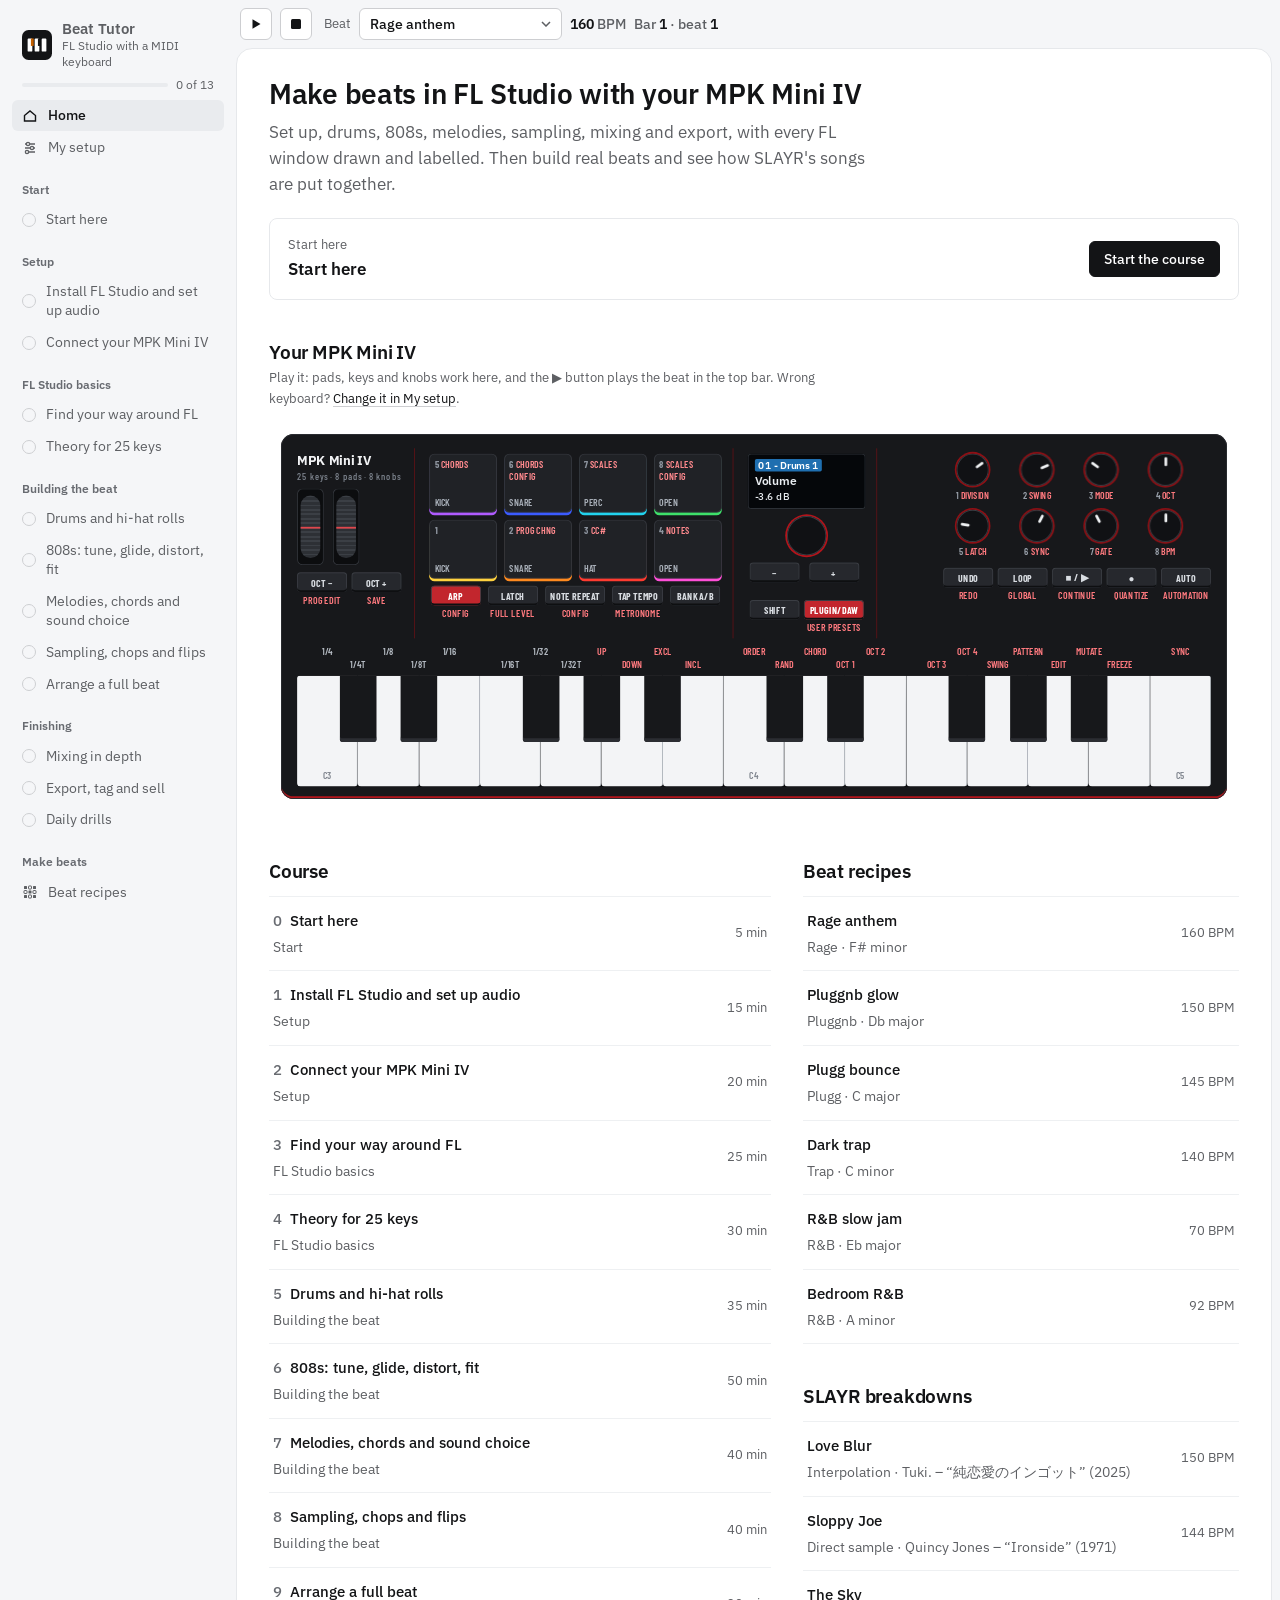
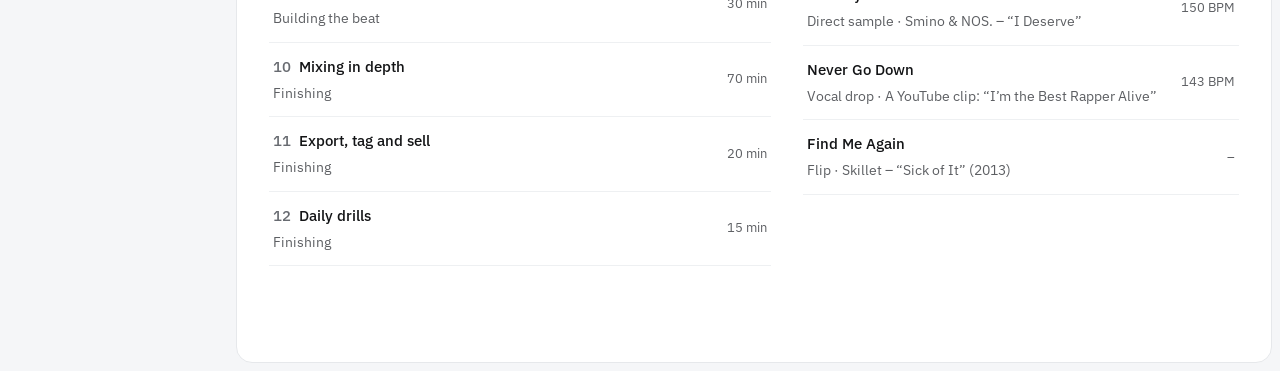
==== commit 213fa24f: "Add in-depth 808 and mixing lessons with live labs - 808 lab: distortion, glide, length, tuning, sid" ====
--- a/index.html
+++ b/index.html
@@ -390,6 +390,18 @@
 .qk.hit{background:#9be6a8!important;color:#0b2a12!important}
 .qk.hit small{color:#0b2a12}
 
+/* labs */
+.lab{border:1px solid var(--border);border-radius:var(--radius-card);padding:16px 18px;margin:22px 0;background:var(--surface)}
+.lab-head{display:flex;flex-wrap:wrap;gap:4px 12px;align-items:baseline;margin-bottom:12px}
+.lab-head b{font-size:16px}
+.lab-grid{display:grid;grid-template-columns:repeat(auto-fit,minmax(220px,1fr));gap:14px 24px;margin-top:14px}
+.lab-ctl{display:flex;flex-direction:column;gap:4px;font-size:14px}
+.lab-ctl span{display:flex;justify-content:space-between;font-weight:500}
+.lab-ctl input[type=range],.mixtable input[type=range]{accent-color:var(--hue);width:100%}
+.lab-ctl small{color:var(--muted);font-size:13px;line-height:1.4}
+.mixtable td{vertical-align:middle}
+.mixtable td:nth-child(2){min-width:200px}
+.mixtable td:nth-child(2) input{width:130px;vertical-align:middle}
 /* shared names used by older view templates */
 .eyebrow{font-size:13px;color:var(--muted);margin-bottom:6px}
 .chips{display:flex;flex-wrap:wrap;gap:6px;margin:14px 0 4px}
@@ -659,27 +671,52 @@
 
 /* ================= audio ================= */
 const hw={oct:0,vol:store.get('vol',.7),cut:store.get('cut',6000),nr:false,arp:true,knobs:store.get('knobs',[.7,.75,.3,.5,.2,.6,.4,.5])};
-let ctx,master,synthBus,synthLP,analyser,noiseBuf;
-function audio(){if(!ctx){ctx=new (window.AudioContext||window.webkitAudioContext)();const comp=ctx.createDynamicsCompressor();comp.threshold.value=-10;comp.ratio.value=4;master=ctx.createGain();master.gain.value=hw.vol;analyser=ctx.createAnalyser();analyser.fftSize=1024;master.connect(comp);comp.connect(analyser);analyser.connect(ctx.destination);synthLP=ctx.createBiquadFilter();synthLP.type='lowpass';synthLP.frequency.value=hw.cut;synthBus=ctx.createGain();synthBus.connect(synthLP);synthLP.connect(master);noiseBuf=ctx.createBuffer(1,ctx.sampleRate,ctx.sampleRate);const d=noiseBuf.getChannelData(0);for(let i=0;i<d.length;i++)d[i]=Math.random()*2-1;scope()}if(ctx.state==='suspended')ctx.resume();return ctx}
+let ctx,master,analyser,noiseBuf,limiter,makeup,phoneHP,phoneHP2,phoneLP,conv;const BUS={};
+/* live mix state, shared by the mix lab, the 808 lab and normal playback */
+const MIXDEF={fader:{Kick:.85,Snare:.75,Hats:.5,'808':.8,Chords:.55,Melody:.6},lowcut:{Kick:0,Snare:120,Hats:350,'808':0,Chords:200,Melody:250},send:{Kick:0,Snare:.08,Hats:0,'808':0,Chords:.2,Melody:.28},cut:{Kick:false,Snare:true,Hats:true,'808':false,Chords:true,Melody:true},sc:true,limit:true,phone:false,drive:.45,glide:.07,len:1,detune:0,solo808:false};
+const MIX=JSON.parse(JSON.stringify(MIXDEF));
+const LANEBUS={Kick:'Kick',Snare:'Snare',Perc:'Snare',Hat:'Hats',Open:'Hats'};
+const BUSNAMES=['Kick','Snare','Hats','808','Chords','Melody'];
+function mkBus(name){const b={in:ctx.createGain(),lp:ctx.createBiquadFilter(),hp:ctx.createBiquadFilter(),duck:ctx.createGain(),fader:ctx.createGain(),send:ctx.createGain()};b.lp.type='lowpass';b.lp.frequency.value=(name==='Chords'||name==='Melody')?hw.cut:20000;b.hp.type='highpass';b.hp.Q.value=.7;
+ b.in.connect(b.lp);b.lp.connect(b.hp);b.hp.connect(b.duck);b.duck.connect(b.fader);b.fader.connect(master);b.fader.connect(b.send);b.send.connect(conv);return b}
+function applyMix(){if(!ctx)return;const t=ctx.currentTime;BUSNAMES.forEach(n=>{const b=BUS[n];b.fader.gain.setTargetAtTime(MIX.fader[n],t,.02);b.hp.frequency.setTargetAtTime(MIX.cut[n]&&MIX.lowcut[n]?MIX.lowcut[n]:10,t,.02);b.send.gain.setTargetAtTime(MIX.send[n],t,.02)});
+ limiter.threshold.setValueAtTime(MIX.limit?-9:0,t);limiter.ratio.setValueAtTime(MIX.limit?20:1,t);limiter.knee.setValueAtTime(MIX.limit?2:0,t);makeup.gain.setTargetAtTime(MIX.limit?1.4:1,t,.02);
+ phoneHP.frequency.setTargetAtTime(MIX.phone?220:10,t,.02);phoneHP2.frequency.setTargetAtTime(MIX.phone?220:10,t,.02);phoneLP.frequency.setTargetAtTime(MIX.phone?7000:22000,t,.02);dcurve=null}
+function setCut(v){hw.cut=v;['Chords','Melody'].forEach(n=>{if(BUS[n])BUS[n].lp.frequency.value=v})}
+function audio(){if(!ctx){ctx=new (window.AudioContext||window.webkitAudioContext)();master=ctx.createGain();master.gain.value=hw.vol;
+ phoneHP=ctx.createBiquadFilter();phoneHP.type='highpass';phoneHP.frequency.value=10;phoneLP=ctx.createBiquadFilter();phoneLP.type='lowpass';phoneLP.frequency.value=22000;
+ limiter=ctx.createDynamicsCompressor();limiter.attack.value=.002;limiter.release.value=.12;makeup=ctx.createGain();
+ analyser=ctx.createAnalyser();analyser.fftSize=4096;analyser.smoothingTimeConstant=.78;
+ const safety=ctx.createDynamicsCompressor();safety.threshold.value=-1;safety.ratio.value=20;safety.attack.value=.001;
+ phoneHP2=ctx.createBiquadFilter();phoneHP2.type='highpass';phoneHP2.frequency.value=10;master.connect(phoneHP);phoneHP.connect(phoneHP2);phoneHP2.connect(phoneLP);phoneLP.connect(limiter);limiter.connect(makeup);makeup.connect(safety);safety.connect(analyser);analyser.connect(ctx.destination);
+ conv=ctx.createConvolver();const len=ctx.sampleRate*2.2,ir=ctx.createBuffer(2,len,ctx.sampleRate);for(let c=0;c<2;c++){const d=ir.getChannelData(c);for(let i=0;i<len;i++)d[i]=(Math.random()*2-1)*Math.pow(1-i/len,3.2)}conv.buffer=ir;const rv=ctx.createGain();rv.gain.value=.9;const rvhp=ctx.createBiquadFilter();rvhp.type='highpass';rvhp.frequency.value=300;conv.connect(rvhp);rvhp.connect(rv);rv.connect(master);
+ BUSNAMES.forEach(n=>BUS[n]=mkBus(n));applyMix();
+ noiseBuf=ctx.createBuffer(1,ctx.sampleRate,ctx.sampleRate);const d=noiseBuf.getChannelData(0);for(let i=0;i<d.length;i++)d[i]=Math.random()*2-1}
+ if(ctx.state==='suspended')ctx.resume();return ctx}
+const B=lane=>BUS[LANEBUS[lane]||lane].in;
 function env(g,t,a,p,d){g.gain.setValueAtTime(.0001,t);g.gain.exponentialRampToValueAtTime(p,t+a);g.gain.exponentialRampToValueAtTime(.0001,t+a+d)}
-function noise(t,dur,type,f,p,d,q){const s=ctx.createBufferSource();s.buffer=noiseBuf;const fl=ctx.createBiquadFilter();fl.type=type;fl.frequency.value=f;if(q)fl.Q.value=q;const g=ctx.createGain();env(g,t,.001,p,d);s.connect(fl);fl.connect(g);g.connect(master);s.start(t);s.stop(t+dur)}
+function noise(t,dur,type,f,p,d,q,out){const s=ctx.createBufferSource();s.buffer=noiseBuf;const fl=ctx.createBiquadFilter();fl.type=type;fl.frequency.value=f;if(q)fl.Q.value=q;const g=ctx.createGain();env(g,t,.001,p,d);s.connect(fl);fl.connect(g);g.connect(out);s.start(t);s.stop(t+dur)}
+function duck808(t){if(!MIX.sc||!BUS['808'])return;const g=BUS['808'].duck.gain;g.cancelScheduledValues(t);g.setValueAtTime(1,t);g.linearRampToValueAtTime(.2,t+.008);g.linearRampToValueAtTime(1,t+.17)}
 const DR={
- Kick(t,v){const o=ctx.createOscillator(),g=ctx.createGain();o.frequency.setValueAtTime(160,t);o.frequency.exponentialRampToValueAtTime(48,t+.1);env(g,t,.002,.9*v,.32);o.connect(g);g.connect(master);o.start(t);o.stop(t+.4)},
- Snare(t,v){noise(t,.25,'highpass',1400,.5*v,.18);const o=ctx.createOscillator(),g=ctx.createGain();o.type='triangle';o.frequency.value=190;env(g,t,.001,.35*v,.08);o.connect(g);g.connect(master);o.start(t);o.stop(t+.12);noise(t+.012,.1,'bandpass',1800,.3*v,.06,1)},
- Hat(t,v){noise(t,.06,'highpass',7500,.28*v,.035)},
- Open(t,v){noise(t,.3,'highpass',7000,.22*v,.22)},
- Perc(t,v){const o=ctx.createOscillator(),g=ctx.createGain();o.frequency.setValueAtTime(900,t);o.frequency.exponentialRampToValueAtTime(600,t+.05);env(g,t,.001,.25*v,.07);o.connect(g);g.connect(master);o.start(t);o.stop(t+.1)}
+ Kick(t,v){const o=ctx.createOscillator(),g=ctx.createGain();o.frequency.setValueAtTime(160,t);o.frequency.exponentialRampToValueAtTime(48,t+.1);env(g,t,.002,.9*v,.32);o.connect(g);g.connect(B('Kick'));o.start(t);o.stop(t+.4);noise(t,.02,'highpass',3000,.25*v,.012,0,B('Kick'));duck808(t)},
+ Snare(t,v){const out=B('Snare');noise(t,.25,'highpass',1400,.5*v,.18,0,out);const o=ctx.createOscillator(),g=ctx.createGain();o.type='triangle';o.frequency.value=190;env(g,t,.001,.35*v,.08);o.connect(g);g.connect(out);o.start(t);o.stop(t+.12);noise(t+.012,.1,'bandpass',1800,.3*v,.06,1,out)},
+ Hat(t,v){noise(t,.06,'highpass',7500,.28*v,.035,0,B('Hat'))},
+ Open(t,v){noise(t,.3,'highpass',7000,.22*v,.22,0,B('Open'))},
+ Perc(t,v){const o=ctx.createOscillator(),g=ctx.createGain();o.frequency.setValueAtTime(900,t);o.frequency.exponentialRampToValueAtTime(600,t+.05);env(g,t,.001,.25*v,.07);o.connect(g);g.connect(B('Perc'));o.start(t);o.stop(t+.1)}
 };
-let dcurve;function curve(){if(dcurve)return dcurve;const n=1024,c=new Float32Array(n);for(let i=0;i<n;i++)c[i]=Math.tanh((i*2/n-1)*3);return dcurve=c}
-function play808(t,m,dur,from){const o=ctx.createOscillator(),g=ctx.createGain(),ws=ctx.createWaveShaper();ws.curve=curve();const f=freq(m);if(from){o.frequency.setValueAtTime(freq(from),t);o.frequency.exponentialRampToValueAtTime(f,t+.07)}else o.frequency.setValueAtTime(f,t);g.gain.setValueAtTime(.0001,t);g.gain.exponentialRampToValueAtTime(.55,t+.005);g.gain.setValueAtTime(.55,t+Math.max(.02,dur-.05));g.gain.exponentialRampToValueAtTime(.0001,t+dur);o.connect(ws);ws.connect(g);g.connect(master);o.start(t);o.stop(t+dur+.02)}
-function tone(t,m,dur,timbre,vol=1){const g=ctx.createGain(),f=freq(m);let ns=[];
+let dcurve;function curve(){if(dcurve)return dcurve;const n=2048,c=new Float32Array(n),k=1+MIX.drive*14;for(let i=0;i<n;i++){const x=i*2/n-1;c[i]=Math.tanh(x*k)/Math.tanh(k)}return dcurve=c}
+function play808(t,m,dur,from){const o=ctx.createOscillator(),g=ctx.createGain(),ws=ctx.createWaveShaper(),pre=ctx.createGain();ws.curve=curve();ws.oversample='2x';pre.gain.value=.9;o.detune.value=MIX.detune;const f=freq(m);
+ if(from&&MIX.glide>0){o.frequency.setValueAtTime(freq(from),t);o.frequency.exponentialRampToValueAtTime(f,t+MIX.glide)}else o.frequency.setValueAtTime(f,t);
+ const d=Math.max(.08,dur*MIX.len);g.gain.setValueAtTime(.0001,t);g.gain.exponentialRampToValueAtTime(.6,t+.004);g.gain.setValueAtTime(.6,t+Math.max(.02,d-.05));g.gain.exponentialRampToValueAtTime(.0001,t+d);
+ o.connect(pre);pre.connect(ws);ws.connect(g);g.connect(BUS['808'].in);o.start(t);o.stop(t+d+.02)}
+function tone(t,m,dur,timbre,vol=1,bus='Chords'){const g=ctx.createGain(),f=freq(m);let ns=[];
  if(timbre==='saw'){const lp=ctx.createBiquadFilter();lp.type='lowpass';lp.frequency.value=2600;for(const d of[-12,0,12]){const o=ctx.createOscillator();o.type='sawtooth';o.frequency.value=f;o.detune.value=d;o.connect(lp);ns.push(o)}lp.connect(g);g.gain.setValueAtTime(.0001,t);g.gain.exponentialRampToValueAtTime(.06*vol,t+.01);g.gain.setValueAtTime(.06*vol,t+Math.max(.02,dur-.05));g.gain.exponentialRampToValueAtTime(.0001,t+dur)}
  else if(timbre==='bell'){const o=ctx.createOscillator(),o2=ctx.createOscillator(),g2=ctx.createGain();o.frequency.value=f;o2.frequency.value=f*3.5;g2.gain.value=.4;o2.connect(g2);g2.connect(g);o.connect(g);ns=[o,o2];env(g,t,.003,.13*vol,Math.min(dur,1.1))}
  else if(timbre==='pluck'){const o=ctx.createOscillator();o.type='triangle';o.frequency.value=f;o.connect(g);ns=[o];env(g,t,.003,.14*vol,.35)}
  else{const o=ctx.createOscillator(),o2=ctx.createOscillator(),g2=ctx.createGain();o.frequency.value=f;o2.type='triangle';o2.frequency.value=f*2;g2.gain.value=.15;o2.connect(g2);g2.connect(g);o.connect(g);ns=[o,o2];g.gain.setValueAtTime(.0001,t);g.gain.exponentialRampToValueAtTime(.1*vol,t+.008);g.gain.exponentialRampToValueAtTime(.035*vol,t+.4);g.gain.exponentialRampToValueAtTime(.0001,t+Math.max(.45,dur))}
- g.connect(synthBus);ns.forEach(o=>{o.start(t);o.stop(t+Math.max(.5,dur)+.05)})}
-function playNote(m,timbre='keys'){audio();tone(ctx.currentTime+.01,m,.9,timbre)}
-function scope(){const c=$('#scope');if(!c)return;const g=c.getContext('2d'),buf=new Uint8Array(analyser.fftSize);(function draw(){analyser.getByteTimeDomainData(buf);g.clearRect(0,0,c.width,c.height);g.lineWidth=2;g.strokeStyle='#ff9a3c';g.shadowColor='#ff9a3c';g.shadowBlur=6;g.beginPath();for(let i=0;i<buf.length;i+=2){const x=i/buf.length*c.width,y=buf[i]/255*c.height;i?g.lineTo(x,y):g.moveTo(x,y)}g.stroke();requestAnimationFrame(draw)})()}
+ g.connect(BUS[bus].in);ns.forEach(o=>{o.start(t);o.stop(t+Math.max(.5,dur)+.05)})}
+function playNote(m,timbre='keys'){audio();tone(ctx.currentTime+.01,m,.9,timbre,1,'Melody')}
+function scope(){}
 
 /* ================= sequencer ================= */
 let cur=JSON.parse(JSON.stringify(RMAP[store.get('beat','rage')]||RECIPES[0]));
@@ -690,10 +727,10 @@
 function startSeq(){audio();clearInterval(seq.timer);seq.on=true;seq.step=0;seq.next=ctx.currentTime+.08;seq.last=null;seq.timer=setInterval(tick,25);document.body.classList.add('playing');syncBtns()}
 function stopSeq(){seq.on=false;clearInterval(seq.timer);document.body.classList.remove('playing');$$('.st.now').forEach(e=>e.classList.remove('now'));$$('.pr-note.hot').forEach(e=>e.classList.remove('hot'));$('#tPos').innerHTML='Bar <b>1</b> · beat <b>1</b>';litChord([]);syncBtns()}
 function tick(){const r=cur,sd=60/r.bpm/4,total=r.chords.length*16;while(seq.next<ctx.currentTime+.12){const s=seq.step%total,bar=Math.floor(s/16),i=s%16,t=seq.next+(i%2?r.swing*sd*.5:0);
- if(seq.layers.drums)for(const[l,p]of Object.entries(r.drums)){const c=p[i];if(c==='x')DR[l](t,1);else if(c==='g')DR[l](t,.4);else if(c==='r'){DR[l](t,.9);DR[l](t+sd/2,.6)}else if(c==='t'){for(let k=0;k<3;k++)DR[l](t+k*sd/3,.9-k*.15)}}
+ if(seq.layers.drums)for(const[l,p]of Object.entries(r.drums)){if(MIX.solo808&&l!=='Kick')continue;const c=p[i];if(c==='x')DR[l](t,1);else if(c==='g')DR[l](t,.4);else if(c==='r'){DR[l](t,.9);DR[l](t+sd/2,.6)}else if(c==='t'){for(let k=0;k<3;k++)DR[l](t+k*sd/3,.9-k*.15)}}
  const ns=r.chords[bar][1].split(' ').map(midiOf);
- if(i===0&&seq.layers.chords)ns.forEach(m=>tone(t,m,sd*16*.98,r.timbre,r.timbre==='saw'?1:.8));
- if(r.arp&&seq.layers.arp&&i%2===0)tone(t,ns[ARP[(i/2)%8]%ns.length]+12,sd*1.8,r.arp,.7);
+ if(i===0&&seq.layers.chords&&!MIX.solo808)ns.forEach(m=>tone(t,m,sd*16*.98,r.timbre,r.timbre==='saw'?1:.8,'Chords'));
+ if(r.arp&&seq.layers.arp&&!MIX.solo808&&i%2===0)tone(t,ns[ARP[(i/2)%8]%ns.length]+12,sd*1.8,r.arp,.7,'Melody');
  if(seq.layers.bass){const c=r.bass[i];if(c==='x'||c==='^'){let e=i+1;while(e<16&&r.bass[e]==='.')e++;const m=rootMidi(r,bar)+(c==='^'?12:0);play808(t,m,sd*(e-i)*.95,c==='^'?seq.last:null);seq.last=m}}
  const at=seq.next;setTimeout(()=>vis(s),Math.max(0,(at-ctx.currentTime)*1000));seq.next+=sd;seq.step++}}
 function vis(s){if(!seq.on)return;const r=cur,total=r.chords.length*16,i=s%16,bar=Math.floor(s/16);
@@ -816,8 +853,8 @@
 function bindHW(root){
  $$('.hw-pad',root).forEach(p=>{if(p._b)return;p._b=1;p.addEventListener('pointerdown',e=>{e.preventDefault();audio();const fire=()=>{DR[p.dataset.lane](ctx.currentTime,hwState.full?1:.85);p.classList.add('lit');setTimeout(()=>p.classList.remove('lit'),90)};fire();let rt=null;if(hw.nr)rt=setInterval(fire,60/cur.bpm/4*1000);const up=()=>{clearInterval(rt);removeEventListener('pointerup',up);removeEventListener('pointercancel',up)};addEventListener('pointerup',up);addEventListener('pointercancel',up)})});
  bindKeys(root);
- $$('.hw-kn',root).forEach(kn=>{if(kn._b)return;kn._b=1;kn.addEventListener('pointerdown',e=>{e.preventDefault();const i=+kn.dataset.k,y0=e.clientY,v0=hw.knobs[i];const mv=ev=>{const v=Math.max(0,Math.min(1,v0+(y0-ev.clientY)/150));hw.knobs[i]=v;$$(`.hw-kn[data-k="${i}"] i`).forEach(x=>x.style.setProperty('--r',(-135+v*270)+'deg'));if(i===0){hw.vol=v;if(master)master.gain.value=v}if(i===1){hw.cut=200*Math.pow(60,v);if(synthLP)synthLP.frequency.value=hw.cut}};const up=()=>{removeEventListener('pointermove',mv);removeEventListener('pointerup',up);store.set('knobs',hw.knobs);store.set('vol',hw.vol);store.set('cut',hw.cut)};addEventListener('pointermove',mv);addEventListener('pointerup',up)})});
- $$('.hw-wheel,.hw-strip',root).forEach(w=>{if(w._b)return;w._b=1;dragY(w,y=>{w.style.setProperty('--wy',y+'px');if(w.dataset.w==='pitch'&&synthBus){}},w.dataset.w==='pitch')});
+ $$('.hw-kn',root).forEach(kn=>{if(kn._b)return;kn._b=1;kn.addEventListener('pointerdown',e=>{e.preventDefault();const i=+kn.dataset.k,y0=e.clientY,v0=hw.knobs[i];const mv=ev=>{const v=Math.max(0,Math.min(1,v0+(y0-ev.clientY)/150));hw.knobs[i]=v;$$(`.hw-kn[data-k="${i}"] i`).forEach(x=>x.style.setProperty('--r',(-135+v*270)+'deg'));if(i===0){hw.vol=v;if(master)master.gain.value=v}if(i===1){hw.cut=200*Math.pow(60,v);setCut(hw.cut)}};const up=()=>{removeEventListener('pointermove',mv);removeEventListener('pointerup',up);store.set('knobs',hw.knobs);store.set('vol',hw.vol);store.set('cut',hw.cut)};addEventListener('pointermove',mv);addEventListener('pointerup',up)})});
+ $$('.hw-wheel,.hw-strip',root).forEach(w=>{if(w._b)return;w._b=1;dragY(w,y=>{w.style.setProperty('--wy',y+'px')},w.dataset.w==='pitch')});
  $$('.hw-joy',root).forEach(j=>{if(j._b)return;j._b=1;j.addEventListener('pointerdown',e=>{e.preventDefault();const r=j.getBoundingClientRect(),cx=r.left+r.width/2,cy=r.top+r.height/2;const mv=ev=>{j.style.setProperty('--jx',Math.max(-14,Math.min(14,ev.clientX-cx))+'px');j.style.setProperty('--jy',Math.max(-14,Math.min(14,ev.clientY-cy))+'px')};mv(e);const up=()=>{j.style.setProperty('--jx','0px');j.style.setProperty('--jy','0px');removeEventListener('pointermove',mv);removeEventListener('pointerup',up)};addEventListener('pointermove',mv);addEventListener('pointerup',up)})});
  $$('.hw-btn',root).forEach(b=>{if(b._b)return;b._b=1;b.addEventListener('click',()=>{const k=b.dataset.b;const all=id=>$$(`.hw-btn[data-b="${id}"]`);
   const msg={undo:'In FL (DAW mode) this is Undo; Shift + it is Redo',loop:'Loop toggles FL\'s loop recording in DAW mode',rec:'Record arms FL\'s recording; Shift + it quantizes',auto:'Automation: records knob moves into FL',shift:'Shift: hold it to reach the red labels',daw:'Plugin/DAW lit red = DAW mode, needed for FL\'s transport and screen',tap:'Tap tempo: tap to set the arp speed',full:'Full Level: every pad hit at full velocity',bank:'Bank A/B switches the pads between two sets of 8'};
@@ -852,6 +889,73 @@
  const c={};items.forEach(([key],i)=>c[key]=i+1);
  return fig(hardware({co:c}),1060,items.map(x=>x[1]),k.short+' (drawing). Everything on it is playable.')}
 function controller(o={}){return midiMode()?fit(hardware(o),1060):fit(qwerty(o),760)}
+
+/* ================= mixing & 808: plugin drawings ================= */
+const fx=x=>Math.log10(x/20)/Math.log10(1000); // 20 Hz..20 kHz -> 0..1
+function eqCurve(w,h,bands){const pts=[];for(let i=0;i<=w;i+=3){const f=20*Math.pow(1000,i/w);let db=0;bands.forEach(b=>{if(b.t==='hp'){db+=-12*Math.log2(Math.max(1,b.f/f))*(f<b.f?1.4:0)}else if(b.t==='bell'){const o=Math.log2(f/b.f);db+=b.g*Math.exp(-(o*o)/(2*b.q*b.q))}else if(b.t==='shelf'){db+=b.g/(1+Math.pow(b.f/f,2))}});pts.push(`${i},${(h/2-db*h/36).toFixed(1)}`)}return pts.join(' ')}
+function peq2Mock(o={}){const c=o.co||{},W=620,H=200;const bands=o.bands||[{t:'hp',f:150,n:1},{t:'bell',f:320,g:-4,q:.6,n:3},{t:'bell',f:3000,g:2,q:.7,n:5}];const grid=[50,100,200,500,1000,2000,5000,10000].map(f=>`<line x1="${fx(f)*W}" x2="${fx(f)*W}" y1="0" y2="${H}" stroke="#3a4048"/><text x="${fx(f)*W+3}" y="${H-5}" fill="#9aa3ad" font-family="Barlow Condensed,sans-serif" font-size="12">${f>=1000?f/1000+'k':f}</text>`).join('');
+ const dots=bands.map(b=>{const x=fx(b.f)*W,y=H/2-(b.t==='bell'?b.g:b.t==='hp'?-3:b.g)*H/36;return `<circle cx="${x}" cy="${y}" r="8" fill="${['#ff6b6b','#ffb347','#ffe066','#7ee08f','#5fd0ff','#7f8cff','#d68cff'][b.n-1]}"/><text x="${x}" y="${y+4}" text-anchor="middle" font-family="Barlow Condensed,sans-serif" font-size="12" font-weight="700" fill="#111">${b.n}</text>`}).join('');
+ return win('Fruity Parametric EQ 2 - '+(o.track||'Chords'),`<div style="background:#1d2024;border-radius:4px;position:relative"${co(c,'graph')}><svg width="${W}" height="${H}" viewBox="0 0 ${W} ${H}" style="display:block">${grid}<line x1="0" x2="${W}" y1="${H/2}" y2="${H/2}" stroke="#555c66"/><polyline points="${eqCurve(W,H,bands)}" fill="none" stroke="#ffb066" stroke-width="2.5"/>${dots}</svg></div>
+<div style="display:flex;gap:6px;margin-top:8px;align-items:center">${[1,2,3,4,5,6,7].map(n=>`<span class="fl-b ${bands.some(b=>b.n===n)?'lit':''}" style="min-width:34px"${n===1?co(c,'band'):''}>${n}</span>`).join('')}<span style="margin-left:12px;color:#9aa3ad"${co(c,'type')}>Band 1 type: <b style="color:#fff">High pass</b></span><span style="margin-left:auto;display:flex;gap:6px;align-items:center;color:#9aa3ad"${co(c,'out')}>Output <span class="knob" style="--r:0deg"></span></span></div>`,{w:o.w||660})}
+function limiterMock(o={}){const c=o.co||{};const kn=(l,r,k)=>`<span style="display:flex;flex-direction:column;align-items:center;gap:4px"${co(c,k)}><span class="knob" style="width:30px;height:30px;--r:${r}deg"></span><span style="color:#c9ced5;font-weight:700">${l}</span></span>`;
+ return win('Fruity Limiter - 808',`<div style="display:flex;gap:4px;margin-bottom:10px"><span class="fl-b">LIMIT</span><span class="fl-b lit"${co(c,'mode')}>COMP</span><span class="fl-b">NOISE GATE</span></div>
+<div style="display:flex;gap:16px;align-items:flex-start"><div style="display:flex;gap:16px">${kn('THRES',-60,'thres')}${kn('RATIO',70,'ratio')}${kn('KNEE',-90,'')}${kn('ATT',-120,'att')}${kn('REL',-30,'rel')}</div>
+<div style="margin-left:auto;display:flex;flex-direction:column;gap:6px;align-items:flex-end"><span style="color:#9aa3ad">SIDECHAIN</span><span class="dd" style="min-width:70px"${co(c,'sc')}>1 (Kick)</span></div></div>
+<div style="margin-top:10px;background:#1d2024;border-radius:4px;padding:6px"${co(c,'gr')}><svg width="560" height="56" viewBox="0 0 560 56" style="display:block">${Array.from({length:8},(_,i)=>`<path d="M${i*70} 6 L${i*70+4} 44 L${i*70+40} 8 L${i*70+70} 6" fill="none" stroke="#ff6b6b" stroke-width="2"/>`).join('')}<text x="4" y="54" fill="#9aa3ad" font-family="Barlow Condensed,sans-serif" font-size="12">gain reduction: the 808 dips each time the kick hits</text></svg></div>`,{w:o.w||600})}
+function fastDistMock(o={}){const c=o.co||{};const kn=(l,r,k)=>`<span style="display:flex;flex-direction:column;align-items:center;gap:4px"${co(c,k)}><span class="knob" style="width:34px;height:34px;--r:${r}deg"></span><span style="color:#c9ced5;font-weight:700">${l}</span></span>`;
+ return win('Fruity Fast Dist - 808',`<div style="display:flex;gap:22px;align-items:center;padding:6px 4px">${kn('PRE',40,'pre')}${kn('THRES',-40,'thres')}<span style="display:flex;flex-direction:column;gap:4px;align-items:center"${co(c,'type')}><span class="fl-b lit" style="min-width:30px">A</span><span class="fl-b" style="min-width:30px">B</span><span style="color:#c9ced5;font-weight:700">TYPE</span></span>${kn('MIX',60,'mix')}${kn('POST',-50,'post')}</div>`,{w:o.w||420})}
+function meterMock(o={}){const c=o.co||{};return win('Loudness meter (for example Youlean) - Master',`<div style="display:flex;gap:18px;align-items:flex-end;flex-wrap:wrap"><div${co(c,'int')}><div style="color:#9aa3ad">Integrated</div><div style="font:600 34px var(--ui);color:#fff">-8.2 <span style="font-size:15px;color:#9aa3ad">LUFS</span></div></div><div${co(c,'short')}><div style="color:#9aa3ad">Short-term</div><div style="font:600 22px var(--ui);color:#7ee08f">-7.4</div></div><div${co(c,'tp')}><div style="color:#9aa3ad">True peak</div><div style="font:600 22px var(--ui);color:#ffb347">-1.0 dBTP</div></div><div><div style="color:#9aa3ad">Range</div><div style="font:600 22px var(--ui);color:#fff">4.1 LU</div></div></div>
+<div style="margin-top:10px;background:#1d2024;border-radius:4px;padding:6px"${co(c,'hist')}><svg width="560" height="60" viewBox="0 0 560 60" style="display:block"><line x1="0" x2="560" y1="16" y2="16" stroke="#ffb347" stroke-dasharray="4 4"/><polyline points="${Array.from({length:57},(_,i)=>`${i*10},${(26+Math.sin(i*.7)*6+(i<8?20-i*2.5:0)).toFixed(0)}`).join(' ')}" fill="none" stroke="#7ee08f" stroke-width="2"/></svg></div>`,{w:o.w||600})}
+function sidechainMock(o={}){const c=o.co||{};const strip=(n,i,sel)=>`<div class="mx-s ${sel?'sel':''}" style="width:64px"${i===1?co(c,'kick'):''}><span class="mx-n">${i} ${n}</span><div class="mx-io" style="height:90px"><div class="mx-m"><i style="height:${[0,70,40,30,55][i]}%"></i></div><div class="mx-f" style="--y:30%"><b></b></div></div><span class="mx-route on"${i===4?co(c,'arrow'):''}></span></div>`;
+ return `<div class="fl" data-ui style="display:flex;gap:18px;align-items:flex-start">${win('Mixer',`<div class="mx">${['','Kick','Snare','Hats','808'].slice(1).map((n,k)=>strip(n,k+1,k===0)).join('')}</div>`,{w:320})}<div class="menu" style="width:250px;margin-top:70px"${co(c,'menu')}><div>Route to this track only</div><div class="hl"${co(c,'side')}>Sidechain to this track</div><hr><div>Rename, color and icon</div></div></div>`}
+
+/* ================= spectrum + level meter (live) ================= */
+let specRAF=null;const fbuf={};
+function drawSpec(){const cvs=$$('canvas.spec');const meters=$$('.lvl');if(!cvs.length&&!meters.length){specRAF=null;return}
+ if(analyser){if(!fbuf.f||fbuf.f.length!==analyser.frequencyBinCount){fbuf.f=new Float32Array(analyser.frequencyBinCount);fbuf.t=new Float32Array(analyser.fftSize)}analyser.getFloatFrequencyData(fbuf.f);analyser.getFloatTimeDomainData(fbuf.t)}
+ const ny=ctx?ctx.sampleRate/2:22050;
+ cvs.forEach(cv=>{const dpr=devicePixelRatio||1,W=cv.clientWidth*dpr,H=cv.clientHeight*dpr;if(cv.width!==W)cv.width=W;if(cv.height!==H)cv.height=H;const g=cv.getContext('2d');g.fillStyle='#1d2024';g.fillRect(0,0,W,H);
+  const ph=fx(150)*W;g.fillStyle='rgba(255,107,107,.10)';g.fillRect(0,0,ph,H);
+  g.font=`600 ${11*dpr}px "Barlow Condensed",sans-serif`;g.fillStyle='#9aa3ad';[30,60,100,250,500,1000,2500,5000,10000].forEach(f=>{const x=fx(f)*W;g.fillRect(x,0,1,H);g.fillText(f>=1000?f/1000+'k':String(f),x+3*dpr,H-5*dpr)});g.fillStyle='#ff9b9b';g.fillText('phone speakers barely play this',5*dpr,14*dpr);
+  if(fbuf.f){g.beginPath();for(let x=0;x<W;x+=2){const f=20*Math.pow(1000,x/W);const bin=Math.min(fbuf.f.length-1,Math.round(f/ny*fbuf.f.length));const db=fbuf.f[bin];const y=H-Math.max(0,Math.min(1,(db+100)/90))*H;x?g.lineTo(x,y):g.moveTo(x,y)}g.lineTo(W,H);g.lineTo(0,H);g.closePath();g.fillStyle='rgba(126,224,143,.35)';g.fill();g.strokeStyle='#7ee08f';g.lineWidth=1.5*dpr;g.stroke()}});
+ meters.forEach(m=>{let rms=0,pk=0;if(fbuf.t){for(const v of fbuf.t){rms+=v*v;pk=Math.max(pk,Math.abs(v))}rms=Math.sqrt(rms/fbuf.t.length)}const db=rms>0?20*Math.log10(rms):-90,pdb=pk>0?20*Math.log10(pk):-90;m._hold=Math.max(pdb,(m._hold??-90)-.3);
+  m.querySelector('.lvl-bar i').style.width=Math.max(0,Math.min(100,(db+40)/40*100))+'%';m.querySelector('.lvl-pk').style.left=Math.max(0,Math.min(100,(m._hold+40)/40*100))+'%';m.querySelector('.lvl-txt').textContent=seq.on?`level ${db.toFixed(1)} dB · peak ${m._hold.toFixed(1)} dB`:'press play to measure'});
+ specRAF=requestAnimationFrame(drawSpec)}
+function startSpec(){if(!specRAF)specRAF=requestAnimationFrame(drawSpec)}
+const specBox=()=>`<canvas class="spec" style="display:block;width:100%;height:150px;border-radius:6px" aria-label="Live frequency spectrum of the preview"></canvas>`;
+const levelBox=()=>`<div class="lvl" style="margin-top:10px"><div class="lvl-bar" style="position:relative;height:10px;border-radius:5px;background:var(--active);overflow:hidden"><i style="display:block;height:100%;width:0;background:var(--positive)"></i><b class="lvl-pk" style="position:absolute;top:0;bottom:0;width:2px;background:var(--text);left:0"></b></div><div class="small muted lvl-txt tnum" style="margin-top:4px">press play to measure</div></div>`;
+
+/* ================= 808 lab ================= */
+function lab808(){return `<div class="lab" id="lab808"><div class="lab-head"><b>808 lab</b><span class="small muted">Kick and 808 from ${cur.name} at ${cur.bpm} BPM. Change one thing at a time and listen.</span></div>
+${specBox()}
+<div class="lab-grid">
+<label class="lab-ctl"><span>Distortion <b id="v-drive" class="tnum"></b></span><input type="range" id="l-drive" min="0" max="1" step=".01"><small>More harmonics: the 808 starts to show up above 150 Hz, where phones can play it.</small></label>
+<label class="lab-ctl"><span>Glide <b id="v-glide" class="tnum"></b></span><input type="range" id="l-glide" min="0" max=".2" step=".005"><small>How long the slide into the octave note takes (Porta's slide time).</small></label>
+<label class="lab-ctl"><span>Length <b id="v-len" class="tnum"></b></span><input type="range" id="l-len" min=".2" max="1" step=".05"><small>Short 808s bounce (plugg); long ones carry the low end (rage, trap).</small></label>
+<label class="lab-ctl"><span>Tuning <b id="v-det" class="tnum"></b></span><input type="range" id="l-det" min="-60" max="60" step="5"><small>Push it off and hear the low end go muddy against the chords.</small></label>
+</div>
+<div class="row" style="margin-top:12px"><button class="btn primary" id="l-play">Play</button><label class="chip"><input type="checkbox" id="l-solo"> Kick + 808 only</label><label class="chip"><input type="checkbox" id="l-sc"> Sidechain 808 to kick</label><label class="chip"><input type="checkbox" id="l-phone"> Phone speaker</label><button class="btn" id="l-reset">Reset</button></div></div>`}
+function bindLab808(){const L=$('#lab808');if(!L)return;const set=()=>{$('#l-drive').value=MIX.drive;$('#l-glide').value=MIX.glide;$('#l-len').value=MIX.len;$('#l-det').value=MIX.detune;$('#l-solo').checked=MIX.solo808;$('#l-sc').checked=MIX.sc;$('#l-phone').checked=MIX.phone;$('#v-drive').textContent=Math.round(MIX.drive*100)+'%';$('#v-glide').textContent=Math.round(MIX.glide*1000)+' ms';$('#v-len').textContent=Math.round(MIX.len*100)+'%';$('#v-det').textContent=(MIX.detune>0?'+':'')+MIX.detune+' cents'};set();
+ const on=(id,k,f)=>$(id).addEventListener('input',e=>{MIX[k]=f(e.target);dcurve=null;audio();applyMix();set()});
+ on('#l-drive','drive',t=>+t.value);on('#l-glide','glide',t=>+t.value);on('#l-len','len',t=>+t.value);on('#l-det','detune',t=>+t.value);on('#l-solo','solo808',t=>t.checked);on('#l-sc','sc',t=>t.checked);on('#l-phone','phone',t=>t.checked);
+ $('#l-play').onclick=()=>{seq.on?stopSeq():startSeq();$('#l-play').textContent=seq.on?'Stop':'Play';startSpec()};$('#l-reset').onclick=()=>{['drive','glide','len','detune','sc','phone','solo808'].forEach(k=>MIX[k]=MIXDEF[k]);audio();applyMix();set();toast('808 lab reset')};startSpec()}
+
+/* ================= mix lab ================= */
+const ROUGH={fader:{Kick:.95,Snare:.95,Hats:.95,'808':.95,Chords:.95,Melody:.95},cut:{Kick:false,Snare:false,Hats:false,'808':false,Chords:false,Melody:false},send:{Kick:0,Snare:0,Hats:0,'808':0,Chords:0,Melody:0},sc:false,limit:false};
+function mixLab(){return `<div class="lab" id="mixlab"><div class="lab-head"><b>Mix lab</b><span class="small muted">The ${cur.name} beat on six mixer tracks. Start from the rough mix, then fix it one move at a time.</span></div>
+<div class="row" style="margin-bottom:10px"><button class="btn primary" id="m-play">Play</button><button class="btn" id="m-rough">Load rough mix</button><button class="btn" id="m-fin">Load finished mix</button><label class="chip"><input type="checkbox" id="m-phone"> Phone speaker</label></div>
+<div class="tablewrap"><table class="mixtable"><thead><tr><th>Track</th><th>Fader</th><th>Low cut</th><th>Reverb send</th></tr></thead><tbody>${BUSNAMES.map(n=>`<tr><td><b>${n}</b></td><td><input type="range" min="0" max="1" step=".01" data-f="${n}" aria-label="${n} fader"> <span class="tnum small muted" data-fv="${n}"></span></td><td>${MIX.lowcut[n]?`<label><input type="checkbox" data-c="${n}"> ${MIX.lowcut[n]} Hz</label>`:'<span class="muted small">keep the lows</span>'}</td><td><input type="range" min="0" max=".5" step=".01" data-s="${n}" aria-label="${n} reverb send"></td></tr>`).join('')}</tbody></table></div>
+<div class="row" style="margin-top:10px"><label class="chip"><input type="checkbox" id="m-sc"> Sidechain 808 to kick</label><label class="chip"><input type="checkbox" id="m-lim"> Master limiter</label></div>
+<div style="margin-top:12px">${specBox()}${levelBox()}</div></div>`}
+function bindMixLab(){const L=$('#mixlab');if(!L)return;const sync=()=>{$$('[data-f]',L).forEach(i=>{i.value=MIX.fader[i.dataset.f];L.querySelector(`[data-fv="${i.dataset.f}"]`).textContent=(MIX.fader[i.dataset.f]>0?(20*Math.log10(MIX.fader[i.dataset.f])).toFixed(1):'-∞')+' dB'});$$('[data-c]',L).forEach(i=>i.checked=MIX.cut[i.dataset.c]);$$('[data-s]',L).forEach(i=>i.value=MIX.send[i.dataset.s]);$('#m-sc').checked=MIX.sc;$('#m-lim').checked=MIX.limit;$('#m-phone').checked=MIX.phone};sync();
+ const upd=()=>{audio();applyMix();sync()};
+ $$('[data-f]',L).forEach(i=>i.addEventListener('input',()=>{MIX.fader[i.dataset.f]=+i.value;upd()}));$$('[data-c]',L).forEach(i=>i.addEventListener('change',()=>{MIX.cut[i.dataset.c]=i.checked;upd()}));$$('[data-s]',L).forEach(i=>i.addEventListener('input',()=>{MIX.send[i.dataset.s]=+i.value;upd()}));
+ $('#m-sc').onchange=e=>{MIX.sc=e.target.checked;upd()};$('#m-lim').onchange=e=>{MIX.limit=e.target.checked;upd()};$('#m-phone').onchange=e=>{MIX.phone=e.target.checked;upd()};
+ $('#m-rough').onclick=()=>{Object.assign(MIX,JSON.parse(JSON.stringify(ROUGH)));upd();toast('Rough mix: everything loud, nothing cut')};
+ $('#m-fin').onclick=()=>{['fader','cut','send','sc','limit'].forEach(k=>MIX[k]=JSON.parse(JSON.stringify(MIXDEF[k])));upd();toast('Finished mix loaded')};
+ $('#m-play').onclick=()=>{MIX.solo808=false;seq.on?stopSeq():startSeq();$('#m-play').textContent=seq.on?'Stop':'Play';startSpec()};startSpec()}
+function bindLabs(){bindLab808();bindMixLab();if($('canvas.spec'))startSpec()}
+function delayTable(bpm){const q=60000/bpm;const rows=[['1/4 note',q],['1/8 note',q/2],['Dotted 1/8',q*.75],['1/8 triplet',q/3],['1/16 note',q/4],['1 bar',q*4]];return `<div class="tablewrap"><table><thead><tr><th>Note value at ${bpm} BPM</th><th class="num">Milliseconds</th><th>Use it for</th></tr></thead><tbody>${rows.map(([n,ms],i)=>`<tr><td>${n}</td><td class="num">${ms.toFixed(0)} ms</td><td class="muted">${['Slow echoes on a lead, delay throws on vocals','The standard echo for bells and plucks','Bouncy echoes that fill gaps','Rolling, swung echoes','Short slap on snares and claps','Reverb decay that clears before the next bar'][i]}</td></tr>`).join('')}</tbody></table></div>`}
 
 /* ================= lessons ================= */
 const demoDrums=[{name:'Kick',lane:'Kick',pat:'x.....x...x.....',color:'#ff7a59',trk:1},{name:'Clap',lane:'Snare',pat:'........x.......',color:'#ffcf5a',trk:2},{name:'Hat',lane:'Hat',pat:'x.x.x.x.x.x.rrx.',color:'#7fd1ff',trk:3},{name:'Open hat',lane:'Open',pat:'..............x.',color:'#a28bff',trk:4}];
@@ -950,14 +1054,42 @@
 ${midiMode()?tip('On your '+K().short,K().repeat):''}
 ${tip('Layering','A clap layered over the snare, both at the same time, gives a fuller backbeat. EQ each so one gives crack and one gives body.')}`},
 
-{id:'808',mod:'Building the beat',title:()=>'808s that hit and glide',min:30,body:()=>`
-<h2>Load and tune the 808</h2>
-<ol class="steps"><li>Drag an 808 sample into the Channel Rack. It loads in the Sampler. Click its name to open settings.</li><li>Find its real note (the file name often says it, or match it to a piano). If FL plays it at the wrong pitch, set the <b>root note</b>: right-click the matching key on the channel's keyboard → <b>Set root note</b>.</li><li>Turn on <b>Mono</b> and <b>Porta</b> so overlapping notes slide into each other.</li></ol>
-${fig(chSettings({co:{func:1,mono:2,porta:3,slide:4,root:5,ins:6}}),480,['Open the <b>FUNC</b> (miscellaneous functions) tab.','<b>Mono</b>: one 808 note at a time, so notes never stack into mud.','<b>Porta</b>: overlapping notes glide from one pitch to the next.','Slide time: how long the glide takes.','Root note: the key that plays the sample at its real pitch.','INS tab: the volume envelope. Short release so the 808 stops cleanly.'],'Sampler channel settings (drawing)')}
-<h2>Write the 808 line</h2>
-${fig(pianoRoll(bassNotes(RMAP.rage),{channel:'808',co:{grid:1,note:2,ghost:3},coNote:4,lo:38,hi:58,h:200}),860,['Each note sits on the root of the chord for that bar, mostly lined up with the kick.','Pink note = jump an octave up at the end of the bar. With Porta on, it slides.','Turn on Ghost notes to see the chords behind the 808 while you write.'],'808 line from the Rage recipe (drawing)')}
-${path(`<ol class="steps"><li>Move down with ${K().oct} so the key's root is under your fingers.</li><li>With drums playing, record the roots of each chord, mostly with the kick.</li><li>Add movement: an octave jump at the end of a bar, or a slide into the next root.</li><li>Use ${K().pitch} for pitch dives on the last note of a phrase.</li></ol>`,`<ol class="steps"><li>Open the 808's piano roll with Ghost notes on.</li><li>Draw the chord roots where the kick hits.</li><li>For a slide, overlap two notes with Porta on, or use the slide note tool.</li></ol>`)}
-<h2>Make it heard on phones</h2><ul><li>Saturate it: ${plug('fastdist')} or ${plug('blood')} on its mixer track. Distortion adds harmonics small speakers can play.</li><li>Low-cut everything else at 80–120 Hz with ${plug('peq2')}.</li><li>Kick and 808 clash? Sidechain: ${plug('limiter')} in COMP mode on the 808, right-click the kick's route arrow → <b>Sidechain to this track</b>, pick it as the limiter's input. Or shorten the 808 under the kick.</li></ul>`},
+{id:'808',mod:'Building the beat',title:()=>'808s: tune, glide, distort, fit',min:50,body:()=>`
+<p>The 808 is a long, low sine-like tone with a punchy start. Its main note, the <b>fundamental</b>, sits around 30–60 Hz. That is the part you feel in a car, and the part a phone speaker cannot play at all. Getting an 808 right means four things: it is <b>in tune</b>, it <b>moves</b> with the song, it is <b>heard on small speakers</b>, and it <b>does not fight the kick</b>.</p>
+${lab808()}
+<h2>Pick the right 808</h2>
+<div class="tablewrap"><table><thead><tr><th>Style</th><th>808 to choose</th><th>Why</th></tr></thead><tbody>
+<tr><td>Rage, trap</td><td>Long, distorted, with a hard attack</td><td>It carries the whole low end and the hook's energy</td></tr>
+<tr><td>Plugg, pluggnb</td><td>Short, round, clean</td><td>Quick bouncy notes leave space for bells and chords</td></tr>
+<tr><td>R&B</td><td>Soft sub or a bass guitar sound</td><td>Warmth without the boom covering the vocal</td></tr>
+</tbody></table></div>
+<p>Most 808 samples have their note in the file name ("808 Boom (F#)"). If not, you will find it in the next step.</p>
+<h2>Tune it</h2>
+<ol class="steps"><li>Drag the 808 into the Channel Rack and open the channel (click its name).</li><li>Load a piano on another channel. Play the 808's lowest note together with piano notes until one sounds like the same note, not a wobble. That is its real pitch.</li><li>If FL plays it on the wrong key, right-click that key on the 808 channel's mini keyboard and choose <b>Set root note</b>. Now the C key plays a C, and the 808 follows your chords.</li><li>Check it against the chords: in the 808 lab above, move <b>Tuning</b> off and back. An out-of-tune 808 sounds like mud, not like a wrong note, which is why people miss it.</li></ol>
+<h2>Make it glide</h2>
+${fig(chSettings({co:{func:1,mono:2,porta:3,slide:4,root:5,ins:6}}),480,['Open the FUNC (miscellaneous functions) tab of the 808 channel.','<b>Mono</b>: one 808 note at a time. Overlapping notes never stack into mud.','<b>Porta</b>: overlapping notes glide from one pitch to the next.','Slide time: how long the glide takes. The 808 lab\'s Glide slider is this knob.','Root note: the key that plays the sample at its real pitch.','INS tab: the volume envelope. A short release stops the 808 cleanly at the end of each note.'],'Sampler channel settings (drawing)')}
+<p>With Mono and Porta on, a glide happens whenever two notes overlap in the piano roll. Three moves cover most trap and rage basslines:</p>
+<ul><li><b>Octave jump</b>: the root, then the same note an octave up on the last 8th of the bar, sliding back down.</li><li><b>Slide into the downbeat</b>: a short note a few semitones below the next chord's root, overlapping into it.</li><li><b>Dive</b>: the last note of a phrase bent down an octave with ${K().pitch}, recorded as automation.</li></ul>
+${fig(pianoRoll(bassNotes(RMAP.rage),{channel:'808',co:{grid:1,note:2,ghost:3},coNote:4,lo:34,hi:52,h:180}),860,['Each note sits on the chord\'s root, mostly with the kick.','Pink note: the octave jump. With Porta on it slides there and back.','Ghost notes show the chords behind the 808 so you can match roots.'],'808 line from the Rage recipe (drawing)')}
+<h2>Make it heard on phones</h2>
+<p>Distortion adds harmonics: copies of the note at 2×, 3×, 4× its pitch. A 45 Hz 808 gains energy at 90, 135 and 180 Hz, which phone speakers can play. Your ear fills in the missing low note. Turn on <b>Phone speaker</b> in the 808 lab, then move Distortion from 0 to 60% and watch the green shape grow out of the red zone.</p>
+${fig(fastDistMock({co:{pre:1,thres:2,type:3,mix:4,post:5}}),420,['PRE: how hard you push into the distortion.','THRES: lower = more clipping.','TYPE A or B: two flavours; A is harsher, B rounder.','MIX: blend clean and distorted. 40–70% keeps the weight and adds the bite.','POST: bring the level back down after distorting.'],'Fruity Fast Dist on the 808 track (drawing)')}
+<p>Other good options: ${plug('blood')} (warmer), ${plug('soundgood')} (quick and loud), or the distortion in ${plug('khe')}. Put the distortion <b>before</b> any EQ on the 808 track.</p>
+<h2>Stop the kick and 808 fighting</h2>
+<p>Both live in the same low frequencies. When they hit at once they either add up and clip, or cancel and go thin. Three fixes, from simplest:</p>
+<ol class="steps"><li><b>Arrange it</b>: start 808 notes with the kick and make the kick short; or put the 808 between kicks.</li><li><b>Pick partners</b>: a kick with a high click and little boom works with a long 808; a big boomy kick works with a short 808.</li><li><b>Sidechain</b>: the 808 ducks for a moment every time the kick hits. Try it in the 808 lab and listen to the start of each kick.</li></ol>
+${fig(sidechainMock({co:{kick:1,arrow:2,side:3}}),620,['Select the <b>Kick</b> mixer track.','Right-click the routing arrow at the bottom of the <b>808</b> track.','Choose <b>Sidechain to this track</b>. The kick now feeds the 808 track without being heard on it.'],'Sending the kick to the 808 track as a sidechain (drawing)')}
+${fig(limiterMock({co:{mode:1,thres:2,ratio:3,att:4,rel:5,sc:6,gr:7}}),600,['On the 808 track, open Fruity Limiter and switch to <b>COMP</b>.','THRES: lower it until the 808 visibly dips on each kick.','RATIO: 4:1 to 10:1. Higher ducks harder.','ATT: as fast as it goes, so the duck starts with the kick.','REL: 80–150 ms. Too long and the 808 pumps; too short and it clicks.','SIDECHAIN: pick the Kick track number here. Without this, it ducks on itself.','The gain reduction graph should dip in time with the kick.'],'Fruity Limiter in COMP mode, keyed by the kick (drawing)')}
+<h2>Finish the 808 track</h2>
+<ul><li><b>Mono</b>: turn the 808 track's stereo separation fully to mono. Low end must be centred or it disappears on club systems and phones.</li><li><b>EQ</b>: a high-pass at about 25 Hz removes rumble nobody hears but the limiter reacts to. Do not boost the lows; turn the track up instead.</li><li><b>Level</b>: the 808 is often the loudest thing in the mix. Peak around −6 dB on its track and let the kick poke through on top.</li><li><b>Check</b>: put ${plug('wavecandy')} or ${plug('span')} on the master and look for one clean low bump, not two.</li></ul>
+<div class="tablewrap"><table><thead><tr><th>Problem</th><th>Likely cause</th><th>Fix</th></tr></thead><tbody>
+<tr><td>Low end sounds muddy</td><td>808 out of tune with the chords</td><td>Set the root note; check against a piano</td></tr>
+<tr><td>808 disappears on phones</td><td>Pure sub, no harmonics</td><td>Add distortion, 40–70% mix</td></tr>
+<tr><td>Kick vanishes when the 808 plays</td><td>Both fighting at 40–80 Hz</td><td>Sidechain, a clickier kick, or a shorter 808</td></tr>
+<tr><td>Clicks at note starts</td><td>Sample starts mid-wave, or very short attack</td><td>Small fade-in on the sample, or a 1–2 ms attack</td></tr>
+<tr><td>Notes overlap into a drone</td><td>Mono off</td><td>Turn on Mono, set Max to 1</td></tr>
+<tr><td>Master limiter pumping</td><td>Too much sub rumble</td><td>High-pass the 808 at 25 Hz, lower its track</td></tr>
+</tbody></table></div>`},
 
 {id:'melody',mod:'Building the beat',title:()=>'Melodies, chords and sound choice',min:40,body:()=>{const lead=pick(['vital','sytrus','harmor','sawer','3xosc']);const keys=pick(['labs','decent','flex','flkeys']);return `
 <h2>Choose sounds first</h2><p>Best lead option for you: <b>${lead.p.n}</b>${lead.owned?'':' (free download)'}. Keys and pianos: <b>${keys.p.n}</b>${keys.owned?'':' (free download)'}. FLEX is the shortcut to good presets: browse by category, preview, and stop when something makes you want to play.</p>
@@ -977,19 +1109,48 @@
 <ol class="steps"><li>Make patterns: <i>Melody</i>, <i>Drums</i>, <i>Drums B</i>, <i>808 A</i>, <i>808 B</i>, <i>FX</i>.</li><li>Paint them in like the drawing.</li><li>Transitions: reversed crash into the hook, a riser, a filter sweep (automate ${plug('loveph')}), or ${has('grossbeat')?plug('grossbeat')+' tape-stop presets.':'a tape stop with '+plug('grossbeat')+' (Signature) or by automating pitch.'}</li></ol>
 ${tip('Keep it moving','Change something every 4 or 8 bars: a hat pattern, an 808 variation, a counter-melody, a fill.')}`},
 
-{id:'mix',mod:'Finishing',title:()=>'Mix it so it slaps',min:40,body:()=>`
-${fig(mixer({co:{strip:1,meter:2,fader:3,fx:4,send:5,master:6}}),860,['Mixer insert: each sound on its own track (from '+kbd(mod()+'+L')+' in the Channel Rack). Click one to select it.','Meters: green is fine; red at the top means too loud.','Fader: the volume. Balance with faders before any plugin.','Effect slots for the selected insert: EQ → distortion → limiter, top to bottom.','Route arrow: right-click to send a track to the Reverb insert, or to sidechain.','Master: everything ends here. Limiter and loudness meter go last.'],'Mixer (drawing). Press play on the transport bar and the meters move.')}
-<ol class="steps">
-<li><b>Gain staging.</b> Master peaks around −6 dB before master plugins. Most problems are volume problems.</li>
-<li><b>Order:</b> kick and 808 first, then snare/clap, then the main melody, then hats and the rest.</li>
-<li><b>EQ</b> with ${plug('peq2')}: low-cut melodies, hats and FX at 100–200 Hz. Cut harshness at 2–5 kHz on bright leads. ${plug('nova')} does it only when it gets harsh.</li>
-<li><b>Compression:</b> a little ${plug('comp')} on a drum bus.</li>
-<li><b>Space:</b> ${plug('supermassive')} or ${plug('reeverb')} on the Reverb insert; send melodies to it.</li>
-<li><b>Width:</b> kick, 808, snare centred. Widen chords with ${plug('stereo')} or chorus.</li>
-<li><b>Master:</b> ${plug('limiter')} (or ${plug('maximus')}) last. Raise gain until it is loud but the 808 does not crackle.</li>
-<li><b>Loudness:</b> ${plug('youlean')} last. Rap/trap usually −9 to −6 LUFS; R&B −11 to −8.</li></ol>
-${warn('Clipping','A red meter means that track is too loud. Turn its fader or plugin output down instead of fixing it at the master.')}
-<h2>Check on other speakers</h2><p>Phone speaker, earbuds, car. 808 vanishes on the phone? More distortion on it. Booms in the car? Turn it down or cut around 40–60 Hz.</p>`},
+{id:'mix',mod:'Finishing',title:()=>'Mixing in depth',min:70,body:()=>`
+<p>Mixing is making every part audible at once. Most of a good mix is levels and cuts; plugins only finish the job. Work through this page in order, in the mix lab first, then in FL.</p>
+${mixLab()}
+<h2>1. Route everything</h2>
+<p>Select all channels in the Channel Rack and press ${kbd(mod()+'+L')}: each sound gets its own mixer track. Name and colour them. Then route all drums to one <b>drum bus</b> track (select the drum tracks, right-click the bus's routing arrow → <b>Route to this track only</b>) so you can process and turn them up together.</p>
+${fig(mixer({co:{strip:1,meter:2,fader:3,fx:4,send:5,master:6}}),860,['Each sound on its own mixer track.','Meters: green is fine; red at the top means that track is too loud.','Fader: the level. Do most of the mix here.','Effect slots run top to bottom: EQ, then compression, then saturation, then anything else.','Routing arrows: send a track to a bus or the reverb track.','Master: everything ends here.'],'Mixer (drawing). Meters move with the preview.')}
+<h2>2. Levels first, and leave headroom</h2>
+<ol class="steps"><li>Pull every fader down. Bring up the kick to around −10 dB on its meter.</li><li>Bring in the 808 until kick and 808 feel like one hit, then the snare, then the main melody, then everything else.</li><li>The master should peak around −6 dB before any master plugins. That space is headroom for the limiter.</li><li>In the mix lab, load the <b>rough mix</b>: everything at full volume, nothing cut. Hear how the hats and chords bury the 808. Pull the hats and chords down first.</li></ol>
+<h2>3. EQ: cut space, then shape</h2>
+<p>Each sound gets a range of frequencies to itself. Cut what a sound does not need before boosting anything.</p>
+${fig(peq2Mock({track:'Chords',co:{graph:1,band:2,type:3,out:4}}),660,['The curve. Bands are the numbered dots: drag them.','Band 1 set as a high-pass: removes everything below about 150 Hz from the chords, so the 808 owns it.','Band types: high-pass, low shelf, peak, high shelf, low-pass. Pick per band.','Output: keep the level the same before and after so you judge the change, not the volume.'],'Fruity Parametric EQ 2 on the chords (drawing): low cut at 150 Hz, a small dip at 320 Hz, a small lift at 3 kHz')}
+<div class="tablewrap"><table><thead><tr><th>Sound</th><th>Low cut</th><th>Cut if muddy or harsh</th><th>Lift for character</th></tr></thead><tbody>
+<tr><td>Kick</td><td>Around 30 Hz</td><td>250–400 Hz (boxy)</td><td>50–80 Hz thump, 2–5 kHz click</td></tr>
+<tr><td>808</td><td>Around 25 Hz</td><td>200–400 Hz if distortion gets messy</td><td>Use distortion, not EQ boosts</td></tr>
+<tr><td>Snare, clap</td><td>100–150 Hz</td><td>400–800 Hz (honky)</td><td>200 Hz body, 2–5 kHz crack</td></tr>
+<tr><td>Hats, percs</td><td>300–500 Hz</td><td>3–5 kHz (harsh)</td><td>8–12 kHz air</td></tr>
+<tr><td>Chords, pads</td><td>150–250 Hz</td><td>250–500 Hz (mud)</td><td>2–4 kHz presence</td></tr>
+<tr><td>Lead, bells</td><td>200–300 Hz</td><td>2–4 kHz if it pokes too hard</td><td>4–6 kHz shine</td></tr>
+<tr><td>Space for a vocal</td><td colspan="3">Keep 1–4 kHz calm in everything else, so a rapper or singer sits on top</td></tr>
+</tbody></table></div>
+<p>In the mix lab, turn the low cuts on one by one with the 808 playing and watch the spectrum: the low area clears and the 808 gets louder without touching its fader.</p>
+<h2>4. Compression: control and glue</h2>
+<div class="tablewrap"><table><thead><tr><th>Control</th><th>What it does</th><th>Drum bus start</th></tr></thead><tbody>
+<tr><td>Threshold</td><td>Level where squashing starts</td><td>Lower until it reduces 2–4 dB on hits</td></tr>
+<tr><td>Ratio</td><td>How hard it squashes above the threshold</td><td>2:1 to 4:1</td></tr>
+<tr><td>Attack</td><td>How fast it grabs a hit</td><td>10–30 ms: lets the punch through first</td></tr>
+<tr><td>Release</td><td>How fast it lets go</td><td>Time it to breathe with the beat (60–150 ms)</td></tr>
+</tbody></table></div>
+<p>Use ${plug('comp')} or ${plug('limiter')} in COMP mode on the drum bus. If the drums lose their snap, the attack is too fast. For melodies, ${plug('ott')} is a popular shortcut for bright, upfront synths; use it at 20–40% depth.</p>
+<h2>5. Space: reverb and delay on sends</h2>
+<p>Make one <b>Reverb</b> track and one <b>Delay</b> track, then send sounds to them with the send knobs, rather than loading a reverb on every track. Everything then sits in the same room, and you save CPU. Keep the kick and 808 dry.</p>
+${delayTable(cur.bpm)}
+<p>The table uses the current beat's tempo (${cur.bpm} BPM). Fruity Delay 3 syncs to tempo on its own; use these numbers for reverb pre-delay (a 1/16 or 1/32 keeps the vocal clear) and decay (about a bar, so it clears in time). In the mix lab, raise the chords' and melody's reverb sends to about 0.2–0.3 and hear them sit behind the drums.</p>
+<h2>6. Width</h2>
+<ul><li>Centre: kick, 808, snare, main vocal and the main hook.</li><li>Wide: pads, chords, background vocals, FX. Use ${plug('stereo')} or a chorus.</li><li>Check in mono now and then (Wave Candy or a mono button on the master): if a sound vanishes, it is too wide.</li></ul>
+<h2>7. The master: loud enough, not crushed</h2>
+${fig(meterMock({co:{int:1,short:2,tp:3,hist:4}}),600,['Integrated loudness over the whole song. Rap and trap beats usually land around −9 to −6 LUFS; R&B a little quieter, −11 to −8.','Short-term loudness: watch it on the hook.','True peak: keep it at or below −1 dB so it does not distort after conversion to MP3 or streaming.','Loudness over time: the hook should be the loudest part.'],'Loudness meter on the master (drawing)')}
+<ol class="steps"><li>Last on the master: ${plug('limiter')} (or ${plug('maximus')}). Set its ceiling to −1 dB.</li><li>Raise its gain until the meter reaches your target. Stop when the 808 starts to crackle or the kick loses its punch.</li><li>Streaming services turn loud songs down to around −14 LUFS, so pushing past about −7 LUFS mostly costs punch.</li><li>In the mix lab, switch the <b>Master limiter</b> off and on and watch the level meter.</li></ol>
+<h2>8. Check like an engineer</h2>
+<ul><li><b>Reference</b>: drop a song you like into the Playlist on a muted track and A/B at the same volume.</li><li><b>Phone check</b>: switch on Phone speaker in the labs, then check on your real phone. If the 808 vanishes, add distortion.</li><li><b>Fresh ears</b>: mix at a low volume, take breaks, and finish the next day.</li><li><b>Export a test</b> and listen in the car.</li></ul>
+${warn('Clipping','A red meter on a track means that track is too loud. Fix it with its fader or plugin output, not with the master.')}`},
+
 
 {id:'export',mod:'Finishing',title:()=>'Export, tag and sell',min:20,body:()=>`
 <p>Switch to SONG mode and press ${kbd(mod()+'+R')}.</p>
@@ -1251,7 +1412,7 @@
 <div class="lessonnav"><div>${prev?`<a class="btn" href="#lesson-${prev.id}">Back: ${prev.title()}</a>`:''}</div><div class="row"><button class="btn" id="doneBtn">${done[id]?'Done ✓':'Mark as done'}</button>${next?`<a class="btn primary" href="#lesson-${next.id}">Next: ${next.title()}</a>`:`<a class="btn primary" href="#beats">Make a beat</a>`}</div></div>`);
  $('#doneBtn').onclick=()=>{done[id]=!done[id];store.set('done',done);renderNav();$('#doneBtn').textContent=done[id]?'Done ✓':'Mark as done';if(done[id])toast('Lesson marked done')};
  const checks=store.get('checks',{});$$('.check input').forEach(c=>{c.checked=!!checks[c.id];c.addEventListener('change',()=>{checks[c.id]=c.checked;store.set('checks',checks)})});
- const mt=$('#midiTest');if(mt)mt.onclick=webMidi;bindChop();
+ const mt=$('#midiTest');if(mt)mt.onclick=webMidi;bindChop();bindLabs();
  const sim=$('.sim');if(sim){$$('[data-win]',sim).forEach(b=>b.addEventListener('click',()=>simShow(sim,b.dataset.win)));simShow(sim,'Channel rack')}}
 
 /* ================= breakdown lessons: practice beats (original material, not transcriptions) ================= */
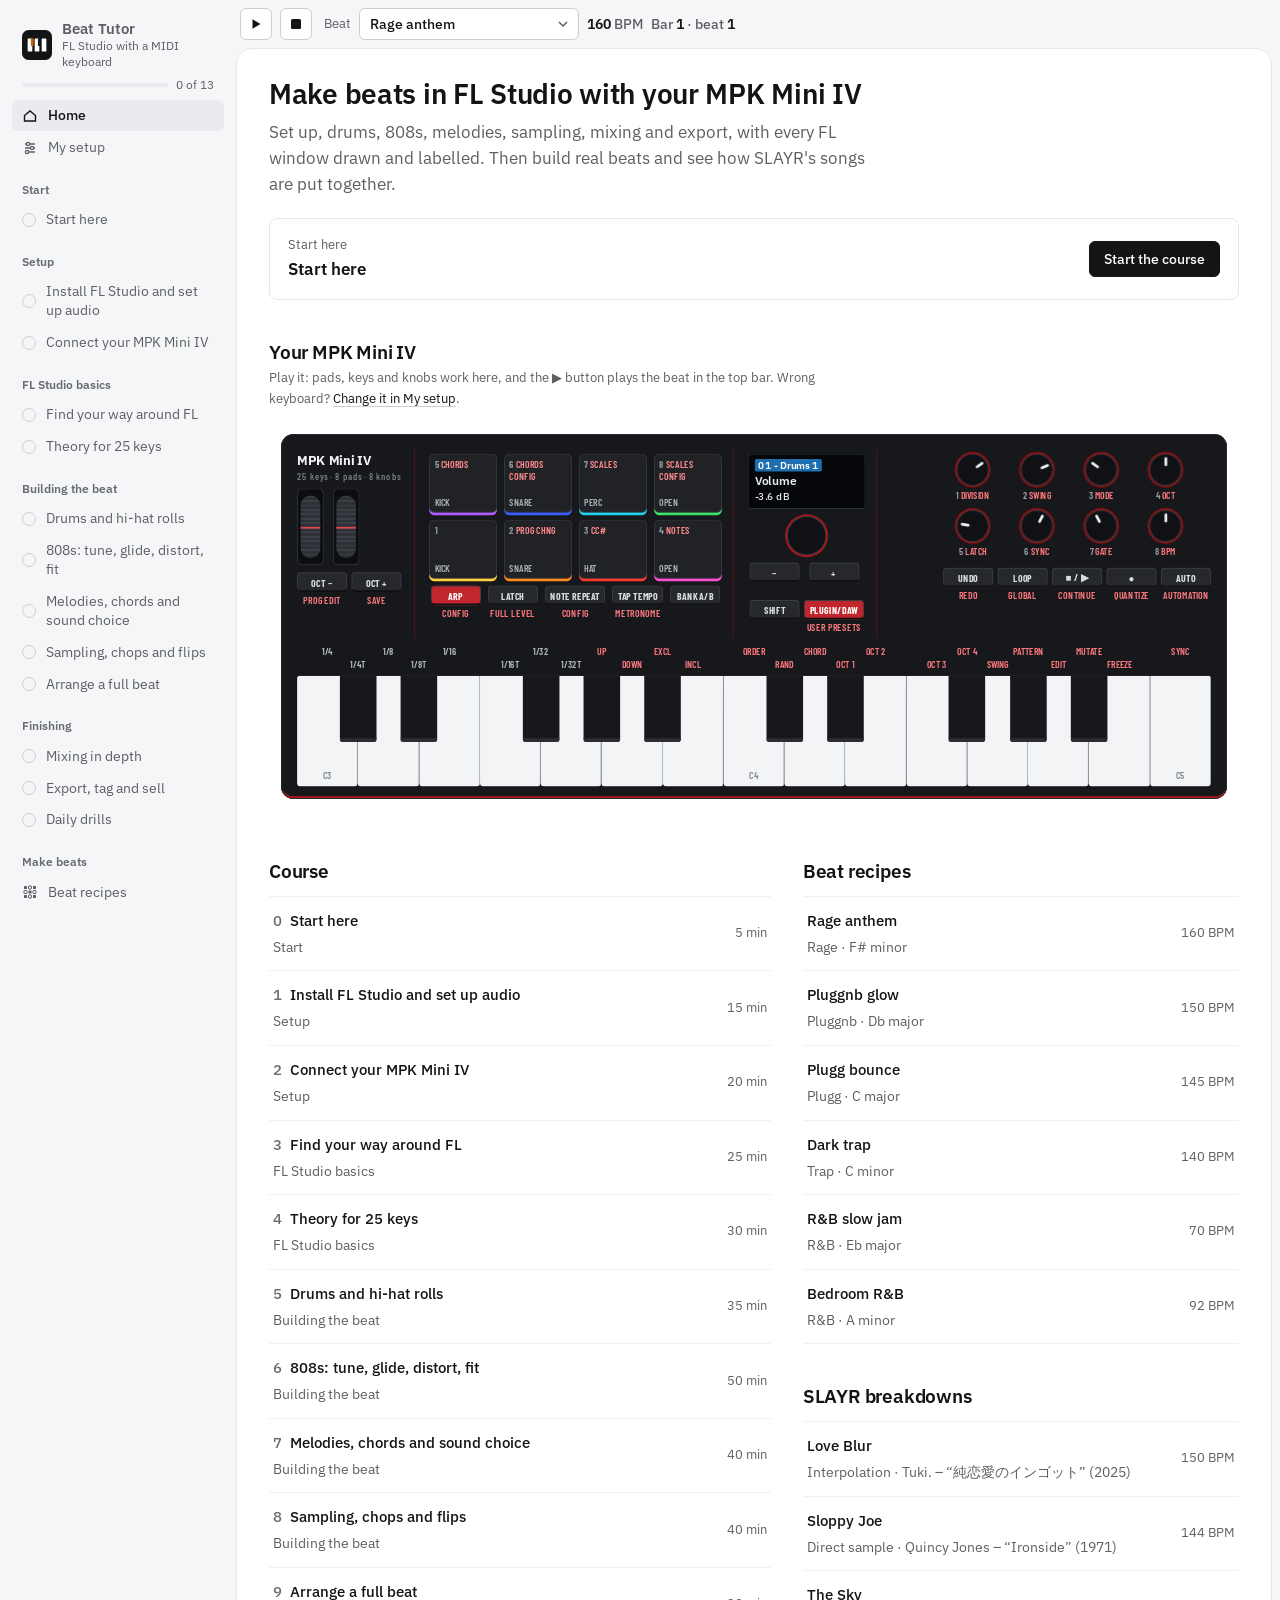
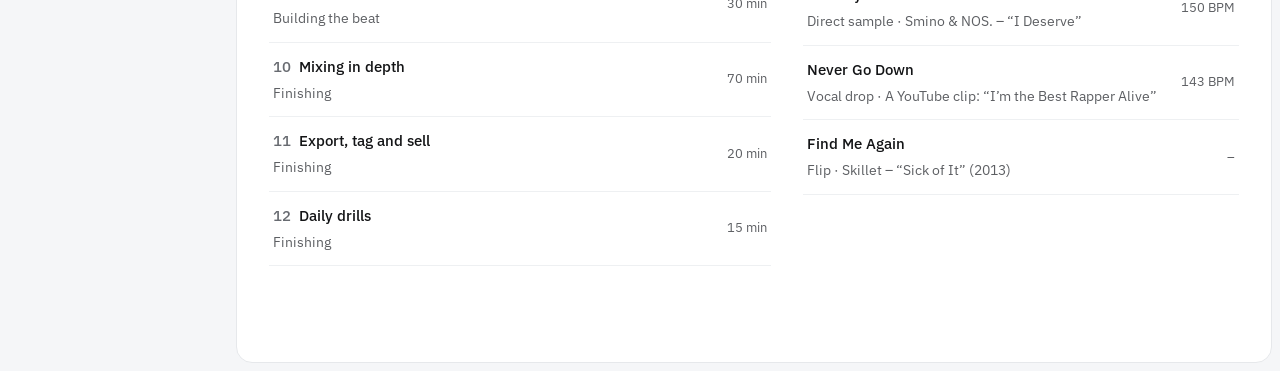
==== commit 340dd26b: "Love Blur: measured step-by-step breakdown; redraw piano roll - Love Blur page rebuilt from an analy" ====
--- a/index.html
+++ b/index.html
@@ -228,29 +228,6 @@
 .st em{position:absolute;inset:0;display:grid;place-items:center;font:700 11px var(--ui);font-style:normal;color:#5a2a00}
 .cr-foot{display:flex;align-items:center;gap:8px;margin-top:6px}
 .cr-plus{width:128px;height:22px;border-radius:4px;background:#3e444c;display:grid;place-items:center;font-weight:700;color:#cdd3d9;margin-left:68px}
-.pr{display:grid;grid-template-columns:58px 1fr}
-.pr-tools{display:flex;gap:4px;align-items:center;padding:4px 6px;background:#2a2e34;border-bottom:1px solid #1b1e22}
-.pr-keys{position:relative;background:#1d2024}
-.pr-k{position:absolute;left:0;right:0;border-bottom:1px solid #2b2f35;font:600 11px var(--ui);color:#555;display:flex;align-items:center;justify-content:flex-end;padding-right:4px;transition:background .1s}
-.pr-k.w{background:#e9ecef}
-.pr-k.b{background:#2a2d31;right:22px;color:#aaa;z-index:1}
-.pr-k.hit{background:var(--note)!important;color:var(--note-ink)}
-.pr-grid{position:relative;overflow:hidden;background:#343941}
-.pr-row{position:absolute;left:0;right:0}
-.pr-row.b{background:rgba(0,0,0,.18)}
-.pr-row.sc{background:rgba(63,211,201,.1)}
-.pr-row.b.sc{background:rgba(63,211,201,.07)}
-.pr-lines{position:absolute;inset:0;pointer-events:none}
-.pr-note{position:absolute;border-radius:3px;background:var(--note);color:var(--note-ink);font:700 11px/1 var(--ui);padding-left:3px;display:flex;align-items:center;white-space:nowrap;box-shadow:inset 0 0 0 1px rgba(0,0,0,.35);transition:filter .1s,box-shadow .1s}
-.pr-note.hot{filter:brightness(1.3) saturate(1.3);box-shadow:inset 0 0 0 1px #fff,0 0 10px var(--note)}
-.pr-note.slide{background:#e978d0}
-.pr-ph{position:absolute;top:0;bottom:0;width:2px;background:var(--fl-sel);box-shadow:0 0 10px var(--fl-sel);left:0;opacity:0;transition:opacity .2s;z-index:3}
-.playing .pr[data-live] .pr-ph{opacity:1}
-.pr-vel{grid-column:2;position:relative;height:44px;background:#24282d;border-top:2px solid #1b1e22}
-.pr-vel i{position:absolute;bottom:0;width:2px;background:var(--note)}
-.pr-vel i::before{content:"";position:absolute;top:-3px;left:-3px;width:8px;height:8px;border-radius:50%;border:2px solid var(--note)}
-.pr-bar{display:flex;background:#2a2e34;height:18px;font:600 11px var(--ui);color:#8b949e}
-.pr-bar span{flex:1;padding-left:4px;border-left:1px solid #49505a}
 .pl{display:grid;grid-template-columns:110px 1fr;position:relative}
 .pl-name{height:34px;display:flex;align-items:center;padding:0 8px;background:#3a4047;border-bottom:1px solid #2a2e33;font-weight:700;gap:6px}
 .pl-name::before{content:"";width:7px;height:7px;border-radius:50%;background:var(--led)}
@@ -310,6 +287,45 @@
 .fl-br div::before{content:"";width:12px;height:9px;border-radius:2px;background:#8a7a5a;flex:none}
 .fl-br div.f::before{width:7px;height:9px;border-radius:1px;background:#6f9bd1}
 .fl-br div.hl{background:#4b525b;border-radius:3px;color:#fff}
+
+.pr{display:block}
+.pr-tools{display:flex;gap:4px;align-items:center;padding:5px 8px;background:#2a2e34;border-bottom:1px solid #1b1e22}
+.pr-title{font-weight:700;margin-right:8px;color:#e8ecf0}
+.pr-body{display:grid}
+.pr-corner{background:#24282d;border-bottom:1px solid #1b1e22}
+.pr-ruler{position:relative;height:20px;background:#24282d;border-bottom:1px solid #1b1e22}
+.pr-ruler span{position:absolute;top:3px;padding-left:5px;font:600 12px var(--ui);color:#c3cad2;border-left:1px solid #5a626c;height:15px;line-height:15px}
+.pr-keys{position:relative;background:#f4f5f7;border-right:1px solid #1b1e22;overflow:hidden}
+.pr-k{position:absolute;left:0;right:0;transition:background .1s}
+.pr-k.w.c,.pr-k.w.f{box-shadow:inset 0 -1px 0 #b7bdc5}
+.pr-k.c{box-shadow:inset 0 -1px 0 #7d8590!important}
+.pr-k.b{right:38%;background:#1f2226;border-radius:0 3px 3px 0;z-index:2;box-shadow:inset -2px 0 0 #3a3f46}
+.pr-k span{position:absolute;right:5px;top:50%;transform:translateY(-50%);font:600 11px var(--ui);color:#59606a}
+.pr-k.hit{background:#8ee09e!important}
+.pr-k.b.hit{background:#3c9c52!important}
+.pr-grid{position:relative;overflow:hidden;background:#363c44}
+.pr-row{position:absolute;left:0;right:0}
+.pr-row.b{background:#2c3138}
+.pr-row.c{box-shadow:inset 0 -1px 0 #20242a}
+.pr-row.sc{background:#3d4a52}
+.pr-row.b.sc{background:#33404a}
+.pr-lines{position:absolute;inset:0;pointer-events:none}
+.pr-lines i{position:absolute;top:0;bottom:0;width:1px}
+.pr-lines i.st{background:rgba(255,255,255,.035)}
+.pr-lines i.beat{background:#262b31}
+.pr-lines i.bar{background:#191c20;width:2px}
+.pr-note{position:absolute;border-radius:2px;background:#8ee09e;box-shadow:inset 0 0 0 1px #2c6e3c;display:flex;align-items:center;overflow:hidden;z-index:2;transition:filter .1s}
+.pr-note span{padding-left:4px;font:600 11px/1 var(--ui);color:#123a1d;white-space:nowrap}
+.pr-note.slide{background:#f08fd6;box-shadow:inset 0 0 0 1px #8e2f73}
+.pr-note.slide span{color:#45102f}
+.pr-note.hot{filter:brightness(1.18);box-shadow:inset 0 0 0 2px #ffffff}
+.pr-ph{position:absolute;top:0;bottom:0;width:2px;background:#ffd54a;left:0;opacity:0;transition:opacity .2s;z-index:4}
+.playing .pr[data-live] .pr-ph{opacity:1}
+.pr-vlabel{background:#24282d;border-top:1px solid #1b1e22;font:600 11px var(--ui);color:#9aa3ad;padding:4px 6px}
+.pr-vel{position:relative;height:44px;background:#2a2e34;border-top:1px solid #1b1e22}
+.pr-vel i{position:absolute;bottom:4px;width:2px;max-height:34px;background:#8ee09e}
+.pr-vel i::before{content:"";position:absolute;top:-3px;left:-3px;width:8px;height:8px;border-radius:50%;background:#8ee09e}
+.pr-grid>mark.co{top:6px;left:6px;right:auto}
 /* ---------- hardware drawings (real objects, drawn) ---------- */
 .hw{width:1060px;background:#17181b;border-radius:14px;padding:16px 18px 14px;font-family:var(--ui);color:#c9ced5;user-select:none;-webkit-user-select:none;touch-action:none;position:relative;box-shadow:inset 0 0 0 1px #2a2c31}
 .hw.trim{box-shadow:inset 0 0 0 1px #2a2c31,inset 0 -3px 0 #b3141b}
@@ -390,6 +406,7 @@
 .qk.hit{background:#9be6a8!important;color:#0b2a12!important}
 .qk.hit small{color:#0b2a12}
 
+.lbstep{scroll-margin-top:64px}
 /* labs */
 .lab{border:1px solid var(--border);border-radius:var(--radius-card);padding:16px 18px;margin:22px 0;background:var(--surface)}
 .lab-head{display:flex;flex-wrap:wrap;gap:4px 12px;align-items:baseline;margin-bottom:12px}
@@ -772,15 +789,18 @@
 function channelRack(rows,o={}){const c=o.co||{};const sw=o.swing||0;return win(`Channel rack <span style="font-weight:600;color:#9aa3ad;margin-left:8px">${o.pattern||'Pattern 1'}</span>`,`
 <div class="cr" ${o.live?'data-live':''}>${rows.map((r,ri)=>`<div class="cr-row"><span class="cr-led"${ri===0?co(c,'led'):''}></span><span class="knob" style="--r:0deg"></span><span class="knob" style="--r:40deg"${ri===0?co(c,'vol'):''}></span><span class="cr-trk"${ri===0?co(c,'trk'):''}>${r.trk??'---'}</span><span class="cr-name" style="--c:${r.color||'#8b94a0'}"${ri===0?co(c,'name'):''}>${r.name}</span><div class="cr-steps"${ri===0?co(c,'steps'):''}>${[0,1,2,3].map(g=>`<div class="g">${[0,1,2,3].map(k=>{const i=g*4+k,ch=r.pat[i]||'.';return `<span class="st ${ch!=='.'?'on':''}" data-lane="${r.lane||r.name}" data-i="${i}">${ch==='r'?'<em>32</em>':ch==='t'?'<em>3</em>':ch==='g'?'<em>·</em>':''}</span>`}).join('')}</div>`).join('')}</div></div>`).join('')}
 <div class="cr-foot"><span class="cr-plus"${co(c,'plus')}>+</span><span style="margin-left:auto;display:flex;align-items:center;gap:6px;color:#9aa3ad"${co(c,'swing')}>Swing <span class="knob" style="--r:${-135+sw*270}deg"></span></span></div></div>`,{w:o.w||640,right:`<span style="color:#9aa3ad;font-weight:600;margin-right:8px">All ▾</span>`})}
-function pianoRoll(notes,o={}){const c=o.co||{};const bars=o.bars||4,steps=bars*16,W=o.w||860,gw=W-58-2;
- const ms=notes.map(n=>n.m);const lo=o.lo??Math.min(...ms)-3,hi=o.hi??Math.max(...ms)+3;const rows=hi-lo+1,rh=Math.max(8,Math.min(15,Math.floor((o.h||230)/rows))),H=rows*rh;
+function pianoRoll(notes,o={}){const c=o.co||{};const bars=o.bars||4,steps=bars*16,W=o.w||860,KW=64,gw=W-KW-2;
+ const ms=notes.map(n=>n.m);const lo=o.lo??Math.min(...ms)-2,hi=o.hi??Math.max(...ms)+2;const rows=hi-lo+1,rh=Math.max(12,Math.min(18,Math.floor((o.h||240)/rows))),H=rows*rh;
  const sc=o.scale?SCALES[o.scale[1]].map(x=>(x+o.scale[0])%12):null;const stepW=gw/steps;
- const keys=[],grid=[];for(let m=hi;m>=lo;m--){const y=(hi-m)*rh;keys.push(`<div class="pr-k ${isBlack(m)?'b':'w'}" data-m="${m}" style="top:${y}px;height:${rh}px">${m%12===0||rows<20?flName(m):''}</div>`);grid.push(`<div class="pr-row ${isBlack(m)?'b':''} ${sc&&sc.includes(m%12)?'sc':''}" style="top:${y}px;height:${rh}px"></div>`)}
- const lines=`<div class="pr-lines" style="background:repeating-linear-gradient(90deg,rgba(0,0,0,.55) 0 1px,transparent 1px ${stepW*16}px),repeating-linear-gradient(90deg,rgba(0,0,0,.3) 0 1px,transparent 1px ${stepW*4}px),repeating-linear-gradient(90deg,rgba(0,0,0,.12) 0 1px,transparent 1px ${stepW}px)"></div>`;
- const nh=notes.map((n,k)=>`<div class="pr-note ${n.slide?'slide':''}" data-s="${n.s}" data-l="${n.l}" style="left:${n.s*stepW+1}px;width:${Math.max(3,n.l*stepW-2)}px;top:${(hi-n.m)*rh+1}px;height:${rh-2}px"${k===(o.coNote??-1)?co(c,'note'):''}>${n.l*stepW>24&&rh>9?flName(n.m):''}</div>`).join('');
- const vel=notes.map(n=>`<i style="left:${n.s*stepW+2}px;height:${n.v*80}%"></i>`).join('');
- const tools=`<div class="pr-tools" style="grid-column:1/3"><span style="font-weight:700;margin-right:8px">${o.title||'Piano roll'}</span>${[['P','Draw (P)','draw'],['B','Paint (B)','paint'],['D','Delete (D)','del'],['T','Mute (T)',''],['C','Slice (C)','slice'],['E','Select (E)','select'],['Z','Zoom (Z)','']].map(([g,n,k])=>`<span class="fl-b" title="${n}"${co(c,k)}>${g}</span>`).join('')}<span class="fl-b" style="margin-left:8px"${co(c,'snap')}>Snap: ${o.snap||'Step'}</span><span class="fl-b"${co(c,'stamp')}>Stamp ▾</span><span class="fl-b" style="margin-left:auto"${co(c,'menu')}>Tools ▾</span><span class="fl-b"${co(c,'ghost')}>Ghost notes</span></div>`;
- return win(`Piano roll - ${o.channel||'Channel'}`,`<div class="pr" ${o.live?'data-live':''} data-steps="${steps}">${tools}<div class="pr-keys" style="height:${H}px"${co(c,'keys')}>${keys.join('')}</div><div class="pr-grid" style="height:${H}px"${co(c,'grid')}>${grid.join('')}${lines}${nh}<div class="pr-ph"></div></div><div class="pr-vel"${co(c,'vel')}>${vel}</div><div></div><div class="pr-bar">${Array.from({length:bars},(_,i)=>`<span>${i+1}</span>`).join('')}</div></div>`,{w:W,pad:0})}
+ const keys=[],grid=[];for(let m=hi;m>=lo;m--){const y=(hi-m)*rh,blk=isBlack(m),pc=((m%12)+12)%12;
+  keys.push(`<div class="pr-k ${blk?'b':'w'} ${pc===0?'c':''} ${pc===5?'f':''}" data-m="${m}" style="top:${y}px;height:${rh}px">${pc===0?`<span>${flName(m)}</span>`:''}</div>`);
+  grid.push(`<div class="pr-row ${blk?'b':''} ${pc===0?'c':''} ${sc&&sc.includes(pc)?'sc':''}" style="top:${y}px;height:${rh}px"></div>`)}
+ const vlines=[];for(let s=0;s<=steps;s++){const cls=s%16===0?'bar':s%4===0?'beat':'st';vlines.push(`<i class="${cls}" style="left:${(s*stepW).toFixed(1)}px"></i>`)}
+ const nh=notes.map((n,k)=>{const w=Math.max(4,n.l*stepW-1);return `<div class="pr-note ${n.slide?'slide':''}" data-s="${n.s}" data-l="${n.l}" style="left:${(n.s*stepW+.5).toFixed(1)}px;width:${w.toFixed(1)}px;top:${(hi-n.m)*rh+1}px;height:${rh-2}px"${k===(o.coNote??-1)?co(c,'note'):''}>${w>=30&&rh>=12?`<span>${flName(n.m)}</span>`:''}</div>`}).join('');
+ const vel=notes.map(n=>`<i style="left:${(n.s*stepW+1).toFixed(1)}px;height:${Math.round(n.v*100)}%"></i>`).join('');
+ const ruler=Array.from({length:bars},(_,i)=>`<span style="left:${i*16*stepW}px">${(o.barStart||1)+i}</span>`).join('');
+ const tools=`<div class="pr-tools"><span class="pr-title">${o.title||'Piano roll'}</span>${[['P','Draw (P)','draw'],['B','Paint (B)','paint'],['D','Delete (D)','del'],['T','Mute (T)',''],['C','Slice (C)','slice'],['E','Select (E)','select'],['Z','Zoom (Z)','']].map(([g,n,k])=>`<span class="fl-b" title="${n}"${co(c,k)}>${g}</span>`).join('')}<span class="fl-b" style="margin-left:8px"${co(c,'snap')}>Snap: ${o.snap||'Step'}</span><span class="fl-b"${co(c,'stamp')}>Stamp ▾</span><span class="fl-b" style="margin-left:auto"${co(c,'menu')}>Tools ▾</span><span class="fl-b"${co(c,'ghost')}>Ghost notes</span></div>`;
+ return win(`Piano roll - ${o.channel||'Channel'}`,`<div class="pr" ${o.live?'data-live':''} data-steps="${steps}">${tools}<div class="pr-body" style="grid-template-columns:${KW}px ${gw}px"><div class="pr-corner"></div><div class="pr-ruler">${ruler}</div><div class="pr-keys" style="height:${H}px"${co(c,'keys')}>${keys.join('')}</div><div class="pr-grid" style="height:${H}px"${co(c,'grid')}>${grid.join('')}<div class="pr-lines">${vlines.join('')}</div>${nh}<div class="pr-ph"></div></div><div class="pr-vlabel">Velocity</div><div class="pr-vel"${co(c,'vel')}>${vel}</div></div></div>`,{w:W,pad:0})}
 const ARR=[['Intro',0,8],['Hook',8,16],['Verse 1',24,16],['Hook',40,16],['Verse 2',56,16],['Hook',72,16],['Outro',88,8]];
 function playlist(o={}){const c=o.co||{};const bars=96,W=o.w||860,lw=W-110-2,bw=lw/bars;
  const T=[['Melody','#ff9a3c',()=>true],['Chords','#a28bff',()=>true],['Drums','#7fd1ff',s=>!['Intro','Outro'].includes(s)],['Hats','#7ee08f',s=>!['Intro','Outro'].includes(s)],['808','#ff7a8a',s=>!['Intro','Outro'].includes(s)],['FX','#ffcf5a',s=>s==='Hook']];
@@ -913,13 +933,18 @@
 let specRAF=null;const fbuf={};
 function drawSpec(){const cvs=$$('canvas.spec');const meters=$$('.lvl');if(!cvs.length&&!meters.length){specRAF=null;return}
  if(analyser){if(!fbuf.f||fbuf.f.length!==analyser.frequencyBinCount){fbuf.f=new Float32Array(analyser.frequencyBinCount);fbuf.t=new Float32Array(analyser.fftSize)}analyser.getFloatFrequencyData(fbuf.f);analyser.getFloatTimeDomainData(fbuf.t)}
- const ny=ctx?ctx.sampleRate/2:22050;
- cvs.forEach(cv=>{const dpr=devicePixelRatio||1,W=cv.clientWidth*dpr,H=cv.clientHeight*dpr;if(cv.width!==W)cv.width=W;if(cv.height!==H)cv.height=H;const g=cv.getContext('2d');g.fillStyle='#1d2024';g.fillRect(0,0,W,H);
-  const ph=fx(150)*W;g.fillStyle='rgba(255,107,107,.10)';g.fillRect(0,0,ph,H);
-  g.font=`600 ${11*dpr}px "Barlow Condensed",sans-serif`;g.fillStyle='#9aa3ad';[30,60,100,250,500,1000,2500,5000,10000].forEach(f=>{const x=fx(f)*W;g.fillRect(x,0,1,H);g.fillText(f>=1000?f/1000+'k':String(f),x+3*dpr,H-5*dpr)});g.fillStyle='#ff9b9b';g.fillText('phone speakers barely play this',5*dpr,14*dpr);
-  if(fbuf.f){g.beginPath();for(let x=0;x<W;x+=2){const f=20*Math.pow(1000,x/W);const bin=Math.min(fbuf.f.length-1,Math.round(f/ny*fbuf.f.length));const db=fbuf.f[bin];const y=H-Math.max(0,Math.min(1,(db+100)/90))*H;x?g.lineTo(x,y):g.moveTo(x,y)}g.lineTo(W,H);g.lineTo(0,H);g.closePath();g.fillStyle='rgba(126,224,143,.35)';g.fill();g.strokeStyle='#7ee08f';g.lineWidth=1.5*dpr;g.stroke()}});
+ const ny=ctx?ctx.sampleRate/2:22050;const live=seq.on||(typeof lb!=='undefined'&&lb.on);
+ cvs.forEach(cv=>{const dpr=devicePixelRatio||1,W=cv.clientWidth*dpr,Hh=cv.clientHeight*dpr;if(cv.width!==W)cv.width=W;if(cv.height!==Hh)cv.height=Hh;const g=cv.getContext('2d');const H=Hh-22*dpr;
+  g.clearRect(0,0,W,Hh);g.fillStyle='#ffffff';g.fillRect(0,0,W,Hh);
+  const ph=fx(150)*W;g.fillStyle='#f1f3f5';g.fillRect(0,0,ph,H);
+  g.fillStyle='#e6e8eb';for(const f of [30,60,100,250,500,1000,2500,5000,10000]){g.fillRect(Math.round(fx(f)*W),0,1,H)}g.fillRect(0,H,W,1);
+  g.font=`500 ${12*dpr}px "IBM Plex Sans",sans-serif`;g.fillStyle='#5d5f63';g.textBaseline='top';for(const f of [30,60,100,250,500,1000,2500,5000,10000]){const s=f>=1000?f/1000+'k':String(f);g.fillText(s,fx(f)*W+3*dpr,H+5*dpr)}
+  g.fillStyle='#8a5a2b';g.fillText('Phones barely play this',6*dpr,6*dpr);
+  if(fbuf.f&&live){g.beginPath();for(let x=0;x<=W;x+=2){const f=20*Math.pow(1000,x/W);const bin=Math.min(fbuf.f.length-1,Math.round(f/ny*fbuf.f.length));const db=fbuf.f[bin];const y=H-Math.max(0,Math.min(1,(db+100)/90))*H;x?g.lineTo(x,y):g.moveTo(x,y)}
+   g.lineTo(W,H);g.lineTo(0,H);g.closePath();g.fillStyle='rgba(194,95,0,.14)';g.fill();g.strokeStyle='#c25f00';g.lineWidth=2*dpr;g.stroke()}
+  else{g.fillStyle='#5d5f63';g.textAlign='center';g.font=`500 ${14*dpr}px "IBM Plex Sans",sans-serif`;g.fillText('Press Play to see where the sound sits, from bass to treble',W/2,H/2-8*dpr);g.textAlign='left'}});
  meters.forEach(m=>{let rms=0,pk=0;if(fbuf.t){for(const v of fbuf.t){rms+=v*v;pk=Math.max(pk,Math.abs(v))}rms=Math.sqrt(rms/fbuf.t.length)}const db=rms>0?20*Math.log10(rms):-90,pdb=pk>0?20*Math.log10(pk):-90;m._hold=Math.max(pdb,(m._hold??-90)-.3);
-  m.querySelector('.lvl-bar i').style.width=Math.max(0,Math.min(100,(db+40)/40*100))+'%';m.querySelector('.lvl-pk').style.left=Math.max(0,Math.min(100,(m._hold+40)/40*100))+'%';m.querySelector('.lvl-txt').textContent=seq.on?`level ${db.toFixed(1)} dB · peak ${m._hold.toFixed(1)} dB`:'press play to measure'});
+  m.querySelector('.lvl-bar i').style.width=Math.max(0,Math.min(100,(db+40)/40*100))+'%';m.querySelector('.lvl-pk').style.left=Math.max(0,Math.min(100,(m._hold+40)/40*100))+'%';m.querySelector('.lvl-txt').textContent=live?`level ${db.toFixed(1)} dB · peak ${m._hold.toFixed(1)} dB`:'press play to measure'});
  specRAF=requestAnimationFrame(drawSpec)}
 function startSpec(){if(!specRAF)specRAF=requestAnimationFrame(drawSpec)}
 const specBox=()=>`<canvas class="spec" style="display:block;width:100%;height:150px;border-radius:6px" aria-label="Live frequency spectrum of the preview"></canvas>`;
@@ -1417,20 +1442,16 @@
 
 /* ================= breakdown lessons: practice beats (original material, not transcriptions) ================= */
 const PRACTICE={
- 'love-blur':{id:'p-love-blur',name:'Love Blur method',lane:'Practice',ref:'interpolation practice',bpm:150,key:'D major',scale:[2,'Major'],swing:0.06,vibe:'Soft keys, a replayed hook on top, plugg-style drums.',
-  chords:[['Gmaj7','G3 B3 D4 F#4'],['A','A3 C#4 E4'],['F#m7','F#3 A3 C#4 E4'],['Bm','F#3 B3 D4']],roots:['G','A','F#','B'],
-  drums:{Kick:'x.........x.....',Snare:'........x.......',Hat:'x.x.x.x.x.x.xtx.',Perc:'...x.......x....'},bass:'x...x.....x...^.',timbre:'keys',arp:'bell',
-  hook:[[0,2,69],[2,2,71],[4,4,73],[8,2,71],[10,2,69],[12,4,66],[16,2,69],[18,2,71],[20,4,73],[24,2,76],[26,2,73],[28,4,71]]},
- 'sloppy-joe':{id:'p-sloppy-joe',name:'Sloppy Joe method',lane:'Practice',ref:'old-record sample practice',bpm:144,key:'C major',scale:[0,'Major'],swing:0.04,vibe:'Bright stabs chopped from a sample, punchy drums.',
+ 'sloppy-joe':{id:'p-sloppy-joe',name:'Old-record sample practice',lane:'Practice',ref:'old-record sample practice',bpm:144,key:'C major',scale:[0,'Major'],swing:0.04,vibe:'Bright stabs chopped from a sample, punchy drums.',
   chords:[['Cmaj7','C3 E3 G3 B3'],['Dm7','D3 F3 A3 C4'],['Em7','E3 G3 B3 D4'],['Fmaj7','F3 A3 C4 E4']],roots:['C','D','E','F'],
   drums:{Kick:'x.....x...x.....',Snare:'........x.......',Hat:'x.x.x.x.x.x.x.rr',Open:'......x.........'},bass:'x.....x...x...^.',timbre:'saw',arp:null},
- 'the-sky':{id:'p-the-sky',name:'The Sky method',lane:'Practice',ref:'multi-element sample practice',bpm:150,key:'G minor',scale:[7,'Natural minor'],swing:0.06,vibe:'A whole sampled section under the drums, minor and spacious.',
+ 'the-sky':{id:'p-the-sky',name:'Multi-element sample practice',lane:'Practice',ref:'multi-element sample practice',bpm:150,key:'G minor',scale:[7,'Natural minor'],swing:0.06,vibe:'A whole sampled section under the drums, minor and spacious.',
   chords:[['Gm','G3 Bb3 D4'],['Eb','G3 Bb3 Eb4'],['Bb','F3 Bb3 D4'],['F','F3 A3 C4']],roots:['G','Eb','Bb','F'],
   drums:{Kick:'x.......x.x.....',Snare:'........x.......',Hat:'x.x.x.x.x.xtx.x.',Perc:'..........x...x.'},bass:'x.......x.x.....',timbre:'keys',arp:'bell'},
- 'never-go-down':{id:'p-never-go-down',name:'Never Go Down method',lane:'Practice',ref:'vocal-drop practice',bpm:143,key:'C# major',scale:[1,'Major'],swing:0,vibe:'Loud saws, hard drums, a spoken drop at the top of each section.',
+ 'never-go-down':{id:'p-never-go-down',name:'Vocal-drop practice',lane:'Practice',ref:'vocal-drop practice',bpm:143,key:'C# major',scale:[1,'Major'],swing:0,vibe:'Loud saws, hard drums, a spoken drop at the top of each section.',
   chords:[['C#','C#3 F3 G#3'],['A#m','C#3 F3 A#3'],['F#','C#3 F#3 A#3'],['G#','C3 D#3 G#3']],roots:['C#','A#','F#','G#'],
   drums:{Kick:'x......x..x.....',Snare:'........x.......',Hat:'x.x.x.x.x.x.rrx.',Open:'......x.........'},bass:'x......x..x...^.',timbre:'saw',arp:null},
- 'find-me-again':{id:'p-find-me-again',name:'Find Me Again method',lane:'Practice',ref:'rock flip practice',bpm:150,key:'E minor',scale:[4,'Natural minor'],swing:0,vibe:'A rock riff flipped into a half-time rap loop.',
+ 'find-me-again':{id:'p-find-me-again',name:'Rock-flip practice',lane:'Practice',ref:'rock flip practice',bpm:150,key:'E minor',scale:[4,'Natural minor'],swing:0,vibe:'A rock riff flipped into a half-time rap loop.',
   chords:[['Em','E3 G3 B3'],['C','E3 G3 C4'],['G','D3 G3 B3'],['D','D3 F#3 A3']],roots:['E','C','G','D'],
   drums:{Kick:'x.....x...x..x..',Snare:'........x.......',Hat:'x.x.x.x.x.x.x.tt',Open:'..............x.'},bass:'x.....x...x..x..',timbre:'saw',arp:null}
 };
@@ -1438,7 +1459,7 @@
 const PRACTICE_STEPS={
  interp:{prep:'Replay the hook',fig:'hook'},direct:{prep:'Chop the sample',fig:'chop'},drop:{prep:'Cut the vocal drop',fig:'edison'},flip:{prep:'Flip the sample',fig:'chop'}};
 function playHook(p){audio();const sd=60/p.bpm/4,t0=ctx.currentTime+.05;p.hook.forEach(([s,l,m])=>tone(t0+s*sd,m,l*sd*.95,'bell',1))}
-function viewSong(id){const s=SMAP[id];if(!s)return viewSongs();const p=PRACTICE[id];if(cur.id!==p.id)setBeat(p.id);const kd=KINDS[s.sample.kind];const i=SONGS.indexOf(s),nx=SONGS[(i+1)%SONGS.length];
+function viewSong(id){if(id==='love-blur')return viewLoveBlur();const s=SMAP[id];if(!s)return viewSongs();const p=PRACTICE[id];if(cur.id!==p.id)setBeat(p.id);const kd=KINDS[s.sample.kind];const i=SONGS.indexOf(s),nx=SONGS[(i+1)%SONGS.length];
  const keyFact=s.keys.length===0?'Not listed':s.keys.length===1?s.keys[0][0]:'Disputed';const bpm=s.bpm||p.bpm;const ck=(n,t)=>`<li><input type="checkbox" id="c-${id}-${n}"><label for="c-${id}-${n}">${t}</label></li>`;
  const prepFig=kd===KINDS.interp?fig(pianoRoll(p.hook.map(([st,l,m])=>({m,s:st,l,v:[.9,.7,.8][st%3]})),{channel:'Hook (replayed)',bars:2,lo:62,hi:80,h:200,co:{grid:1,keys:2,vel:3}}),860,['The replayed line, written note by note. Each note is one you found by ear.','Check every note against the piano keys: in-key notes come from the lit rows.','Velocity: uneven on purpose, so the line sounds sung or played, not typed.'],'Example hook in the piano roll. Original notes in D major, not from the song.')+`<div class="row"><button class="btn" id="hookBtn">Hear the example hook</button></div>`
   :kd===KINDS.drop?fig(edisonMock({co:{sel:1,trim:2,nr:3,drag:4}}),740,['Select only the phrase, starting right before the first word.','Trim everything else away, then fade both ends.','Noise reduction: clips from videos and phones are noisy.','Drag it onto a channel in the Channel Rack.'],'Cutting a drop in Edison (drawing)')
@@ -1493,17 +1514,99 @@
  $('#songPlay').onclick=()=>{seq.on?stopSeq():startSeq();$('#songPlay').textContent=seq.on?'Stop':'Play practice beat'};
  bindRack(V);bindChop()}
 
+const LB={"bpm":150,"t0":0.163,"dur":166.72,"low":[-35.3,-30.9,-30.3,-34.1,-36.3,-27.8,-27.4,-39.2,-37.3,-29.8,-28.4,-40,-36,-28,-35.8,-33,-23.7,-23.6,-23.4,-23.4,-22.8,-23.5,-22.9,-21.6,-10.4,-9.5,-5,-3.3,-4.2,-4.8,-4.2,-4.5,-4.6,-4.8,-4.3,-3.4,-4.7,-4.8,-4.2,-4.5,-11.2,-31.3,-4.4,-3.5,-4.1,-3.4,-4.1,-4.1,-8,-9.9,-11,-9.8,-10.9,-9.8,-11,-15.5,-21.8,-20.4,-19.6,-21,-20.4,-20.1,-19.5,-21.3,-14.7,-12.7,-9.8,-9.3,-11.3,-13.2,-9.8,-9.9,-15.7,-14.7,-14.8,-13.9,-14.6,-14.7,-14.5,-13.6,-14.1,-14.5,-13.8,-13.8,-14,-14.6,-13.9,-13.7,-14,-14.3,-13.7,-13.6,-14,-14.2,-13.7,-13.6,-15.3,-16.5,-16,-16.2,-16,-16.5,-15.9],"n":{"pulseIn":[[null,null,null,null,null,34,null,null,null,34,null,null,null,34,null,null],[null,34,null,null,null,34,null,null,null,34,null,null,null,34,null,null]],"loopA":[[null,null,null,null,null,29,27,27,27,27,27,27,27,28,28,29],[29,null,null,null,null,null,26,26,26,26,26,26,26,30,31,31],[31,null,null,null,null,null,27,27,27,27,27,27,27,28,29,29],[29,30,29,29,29,27,26,26,26,26,26,26,25,30,31,31],[31,null,null,null,null,29,27,27,27,27,27,27,27,28,29,29],[28,null,null,null,null,null,26,26,26,26,26,26,26,30,31,31],[31,null,null,null,null,null,27,27,27,27,27,27,27,29,30,30],[30,null,null,33,31,31,31,31,31,31,31,31,30,null,null,null]],"drop":[[null,null,null,26,26,null,null,null,null,null,null,null,null,null,null,null],[null,null,null,null,null,null,null,null,null,null,null,null,null,null,null,null]],"loopB":[[null,null,null,null,null,26,27,27,27,26,27,26,27,28,29,29],[29,29,28,29,29,26,26,26,26,26,26,25,26,null,null,31],[31,null,null,null,null,26,27,27,27,26,27,27,27,28,29,29],[29,40,40,41,41,25,26,25,26,26,26,25,26,31,31,31],[31,null,null,null,null,27,27,27,27,26,27,26,27,29,30,30],[30,null,null,31,31,30,31,31,31,31,31,31,31,null,null,null]],"pulse":[[null,null,null,26,26,null,null,null,null,34,null,null,null,34,null,null],[null,34,null,null,null,34,null,null,null,34,null,null,null,34,null,null]],"runs":[[null,null,null,null,null,null,null,46,44,41,39,39,39,null,null,null],[46,null,41,41,41,null,48,33,42,40,38,38,38,null,null,null],[null,null,null,null,null,40,37,34,32,29,27,27,27,43,40,37],[35,32,30,32,41,38,36,33,31,31,31,31,31,44,41,38]]},"d":{"intro":{"K":[0.44,0.24,0.33,0.15,0.86,0.25,0.39,0.3,0.5,0.07,0.56,0.34,0.71,0.06,0.49,0.1],"S":[0.46,0.3,0.72,0.48,0.28,0.04,0.38,0.22,0.8,0.35,0.31,0.14,0.88,0.41,0.25,0.19],"H":[0.45,0.3,0.35,0.11,0.32,0.16,0.49,0.21,0.54,0.27,0.26,0.23,0.68,0.15,0.41,0.27]},"build":{"K":[0.14,0.01,0.06,0.03,0.45,0.2,0.02,0,0.01,0.01,0,0.01,0.06,0.01,0.02,0.02],"S":[0.44,0.27,0.44,0.34,0.62,0.36,0.3,0.35,0.22,0.07,0.08,0.1,0.91,0.75,0.19,0.07],"H":[0.57,0.03,0.33,0.74,0.49,0.02,0.12,0.33,0.28,0.06,0.09,0.46,1,0.35,0.16,0.19]},"loopA":{"K":[0.03,0.15,0.21,0.36,0.74,0.12,0,0.01,0,0.01,0.01,0.02,0.01,0.05,0.02,0.05],"S":[0.66,0.33,0.28,0.04,0.78,0.25,0.26,0.02,1,0.36,0.23,0.13,0.79,0.39,0.08,0.17],"H":[1,0.08,0.55,0.12,0.6,0,0.21,0.12,0.62,0.28,0.26,0.02,0.88,0.08,0.25,0.03]},"pulse":{"K":[1,0.2,0.17,0.24,1,0.2,0.01,0.22,1,0.23,0.16,0.13,1,0.27,0.13,0.14],"S":[0.74,0.45,0.12,0.16,0.52,0.4,0.48,0.3,0.38,0.52,0.77,0.31,0.49,0.4,0.25,0.18],"H":[0.67,0.22,0.33,0.16,0.51,0.16,0.13,0.05,0.34,0.39,0.3,0.18,0.49,0.19,0.27,0.17]},"brk":{"K":[0.15,0.08,0.06,0.11,0.21,0.06,0.02,0.01,0.01,0.02,0.02,0.02,0.18,0.14,0.01,0.03],"S":[0.34,0.31,0.72,0.51,0.25,0.1,0.33,0.22,0.73,0.32,0.3,0.12,0.55,0.39,0.37,0.23],"H":[0.49,0.43,0.43,0.13,0.28,0.26,0.51,0.34,0.66,0.29,0.23,0.27,0.78,0.04,0.55,0.37]},"runs":{"K":[0.2,0.06,0.02,0.02,0.04,0.16,0.31,0.2,0,0,0,0,0.02,0.03,0.19,0.29],"S":[0.39,0.3,0.36,0.4,0.18,0.04,0.41,0.36,0.3,0.31,0.3,0.18,0.58,0.28,0.26,0.23],"H":[0.34,0.14,0.45,0.15,0.19,0.18,0.67,0.26,0.25,0.3,0.26,0.17,0.67,0.06,0.43,0.2]},"late":{"K":[0.08,0.04,0.61,0.12,0.18,0.05,0.39,0.08,0.42,0.09,0.4,0.1,0.03,0.05,0.02,0.05],"S":[0.41,0.16,0.27,0.13,0.35,0.22,0.17,0.17,0.37,0.17,0.11,0.05,0.75,0.2,0.15,0.1],"H":[0.64,0.11,0.03,0.16,0.78,0.25,0.05,0.11,0.44,0.23,0.01,0.06,0.93,0.21,0.08,0.05]}}};
+/* ================= Love Blur: measured breakdown =================
+   Measured from the audio (tempo, beat grid, per-bar low-end level, 808 pitch per 16th, drum-band energy per section).
+   No audio from the song is stored on the site: "Hear it in the song" plays the visitor's own file, locally. */
+const LBSTEP=60/LB.bpm/4, LBBAR=LBSTEP*16;
+const lbT=bar=>LB.t0+(bar-1)*LBBAR;
+const fmtT=s=>Math.floor(s/60)+':'+String(Math.floor(s%60)).padStart(2,'0');
+const LBS=[
+ {k:'intro',name:'Intro: the hook on its own',a:1,b:16,notes:null,drums:null},
+ {k:'build',name:'Build-up',a:17,b:24,notes:null,drums:'build'},
+ {k:'entry',name:'The 808 enters',a:25,b:26,notes:'pulseIn',drums:'loopA'},
+ {k:'main',name:'Main 808 loop',a:27,b:40,notes:'loopA',drums:'loopA',noteBar:33},
+ {k:'drop',name:'One-bar drop',a:41,b:42,notes:'drop',drums:null},
+ {k:'main2',name:'The loop returns',a:43,b:48,notes:'loopB',drums:'loopA'},
+ {k:'pulse',name:'Pulse section',a:49,b:56,notes:'pulse',drums:'pulse'},
+ {k:'brk',name:'Breakdown',a:57,b:64,notes:null,drums:'brk'},
+ {k:'runs',name:'Bass runs',a:65,b:72,notes:'runs',drums:'runs'},
+ {k:'late',name:'Late section',a:73,b:96,notes:null,drums:'late'},
+ {k:'outro',name:'Outro',a:97,b:103,notes:null,drums:null}];
+const LBSM=Object.fromEntries(LBS.map(s=>[s.k,s]));
+function lbNoteList(bars,noSlide){const out=[];bars.forEach((bar,bi)=>{for(let s=0;s<16;s++){const m=bar[s];if(m==null)continue;const prev=s?bar[s-1]:(bi?bars[bi-1][15]:null);if(m===prev)continue;let l=1;while(s+l<16&&bar[s+l]===m)l++;out.push({m,s:bi*16+s,l,v:.85,slide:!noSlide&&prev!=null&&prev!==m&&l<=2})}});return out}
+function lbEvents(sec,oct){const bars=sec.notes?LB.n[sec.notes]:null,dr=sec.drums?LB.d[sec.drums]:null;const nb=bars?bars.length:2;const ev=[];
+ if(bars)lbNoteList(bars,sec.k==='runs').forEach(n=>ev.push({st:n.s,type:'808',m:n.m+12*oct,l:n.l,from:null,slide:n.slide}));
+ if(bars){for(let i=0;i<ev.length;i++){if(ev[i].slide&&i>0&&ev[i-1].type==='808')ev[i].from=ev[i-1].m}}
+ if(dr)for(let b=0;b<nb;b++)for(let s=0;s<16;s++){const g=b*16+s;if(dr.K[s]>=.75)ev.push({st:g,type:'Kick'});if(dr.S[s]>=.6)ev.push({st:g,type:'Snare'});if(dr.H[s]>=.55)ev.push({st:g,type:'Hat'})}
+ ev.sort((a,b)=>a.st-b.st);return{ev,len:nb*16}}
+const lb={on:false,timer:null,k:null};let lbAudio=null,lbStopAt=null,lbOct=0;
+function lbStop(){clearInterval(lb.timer);lb.on=false;lb.k=null;$$('[data-lbbuild]').forEach(b=>b.textContent='Hear the rebuild')}
+function lbBuild(k){if(lb.on&&lb.k===k){lbStop();return}audio();lbStop();stopSeq();if(lbAudio)lbAudio.pause();const d=lbEvents(LBSM[k],lbOct);if(!d.ev.length){toast('Nothing measured to rebuild in this section');return}
+ lb.on=true;lb.k=k;let i=0,loop=0;const base=ctx.currentTime+.1;
+ lb.timer=setInterval(()=>{const now=ctx.currentTime;for(let guard=0;guard<200;guard++){if(i>=d.ev.length){i=0;loop++}const e=d.ev[i];const t=base+(loop*d.len+e.st)*LBSTEP;if(t>now+.15)break;if(e.type==='808')play808(t,e.m,e.l*LBSTEP*.98,e.from);else DR[e.type](t,1);i++}},25);
+ $$('[data-lbbuild]').forEach(b=>b.textContent=b.dataset.lbbuild===k?'Stop the rebuild':'Hear the rebuild');startSpec()}
+function lbHear(k){const s=LBSM[k];if(!lbAudio){toast('Load your MP3 of Love Blur first, at the top of the page');const f=$('#lbFileRow');if(f)f.scrollIntoView({block:'center',behavior:'smooth'});return}
+ lbStop();stopSeq();lbAudio.currentTime=lbT(s.a);lbStopAt=lbT(s.b+1);lbAudio.play();startSpec()}
+function lbLoad(file){if(!file)return;if(lbAudio){lbAudio.pause();URL.revokeObjectURL(lbAudio.src)}lbAudio=new Audio(URL.createObjectURL(file));
+ lbAudio.addEventListener('timeupdate',()=>{if(lbStopAt&&lbAudio.currentTime>=lbStopAt){lbAudio.pause();lbStopAt=null}});
+ lbAudio.addEventListener('loadedmetadata',()=>{const d=lbAudio.duration;const ok=Math.abs(d-LB.dur)<3;const st=$('#lbFileState');if(st)st.innerHTML=ok?`<b>Loaded.</b> ${fmtT(d)} long, matches the version measured here.`:`<b>Loaded, but ${fmtT(d)} long.</b> The measured version is ${fmtT(LB.dur)}, so section times may be off.`});
+ (function ph(){const p=$('#lbPh');if(p&&lbAudio){p.setAttribute('x',(lbAudio.currentTime/LB.dur*860).toFixed(1));p.style.opacity=lbAudio.paused?0:1}if(lbAudio)requestAnimationFrame(ph)})()}
+function lbMap(){const W=860,H=150,top=34,lh=70,x=t=>t/LB.dur*W;const lows=LB.low;const minL=-42,maxL=0;
+ const line=lows.map((v,i)=>`${x(lbT(i+1)+LBBAR/2).toFixed(1)},${(top+lh-(v-minL)/(maxL-minL)*lh).toFixed(1)}`).join(' ');
+ const blocks=LBS.map((s,i)=>`<g><rect x="${x(lbT(s.a)).toFixed(1)}" y="${top}" width="${(x(lbT(s.b+1))-x(lbT(s.a))).toFixed(1)}" height="${lh}" fill="${i%2?'#f4f6f8':'#eceef1'}"/><text x="${(x(lbT(s.a))+4).toFixed(1)}" y="${top-8}" font-size="11" fill="#5d5f63" font-family="IBM Plex Sans,sans-serif">${i+1}</text></g>`).join('');
+ const ticks=[0,30,60,90,120,150].map(t=>`<text x="${x(t)+2}" y="${H-4}" font-size="11" fill="#5d5f63" font-family="IBM Plex Sans,sans-serif">${fmtT(t)}</text><rect x="${x(t)}" y="${top+lh}" width="1" height="6" fill="#cdced1"/>`).join('');
+ return `<svg viewBox="0 0 ${W} ${H}" width="100%" style="display:block;max-width:100%" role="img" aria-label="Song map of Love Blur: 11 sections over 2:47, with the low-end level line">${blocks}<polyline points="${line}" fill="none" stroke="#c25f00" stroke-width="2"/><text x="${W-4}" y="${top+12}" text-anchor="end" font-size="11" fill="#7a3c00" font-family="IBM Plex Sans,sans-serif">low end (808 + kick) level</text>${ticks}<rect id="lbPh" x="0" y="${top-4}" width="2" height="${lh+8}" fill="#131416" style="opacity:0"/></svg>`}
+const lbRack=k=>{const d=LB.d[k];const p=a=>a.map(v=>v>=.75?'x':v>=.5?'g':'.').join('');return channelRack([{name:'Low hits',lane:'Kick',pat:p(d.K),color:'#ff7a59',trk:1},{name:'Snare band',lane:'Snare',pat:p(d.S),color:'#ffcf5a',trk:2},{name:'Hat band',lane:'Hat',pat:p(d.H),color:'#7fd1ff',trk:3}],{pattern:'Measured drum energy'})};
+const lbRoll=(k,o={})=>{const sec=LBSM[k];const all=LB.n[sec.notes];const bars=all.slice(o.from||0,o.to||all.length);const nl=lbNoteList(bars,k==='runs');return pianoRoll(nl,{channel:'808 (measured)',bars:bars.length,lo:Math.min(...nl.map(n=>n.m))-2,hi:Math.max(...nl.map(n=>n.m))+2,h:220,barStart:(sec.noteBar||sec.a)+(o.from||0),...o})};
+function lbStep(i,s,body){const t=`${fmtT(lbT(s.a))}–${fmtT(lbT(s.b+1))}`;return `<section class="lbstep" id="lb-${s.k}"><h2>${i}. ${s.name} <span class="muted" style="font-weight:400;font-size:15px">· ${t} · bars ${s.a}–${s.b}</span></h2>${body}<div class="row" style="margin-top:10px"><button class="btn primary" data-lbhear="${s.k}">Hear it in the song (${t})</button>${s.notes||s.drums?`<button class="btn" data-lbbuild="${s.k}">Hear the rebuild</button>`:''}</div></section>`}
+function viewLoveBlur(){const s=SMAP['love-blur'];lbStop();
+ const steps=[
+ lbStep(1,LBSM.intro,`<p>For the first 16 bars the low end sits 25–35 dB below the drop: no 808 and no kick weight. You are hearing the hook and the melody on their own. WhoSampled lists the hook as an interpolation of Tuki.'s “純恋愛のインゴット”: the line is re-performed, not sampled.</p><ol class="steps"><li>Set FL to <b>150 BPM</b> (measured; it feels like 75).</li><li>Loop 0:00–0:25 of the song and find the hook's notes by ear on ${midiMode()?'your '+K().short:'the typing keyboard'}. Record them as MIDI.</li><li>Put it on its own channel and mixer track: this is the hook pattern that runs through the whole song.</li></ol>`),
+ lbStep(2,LBSM.build,`<p>The low end comes up about 10 dB but carries no steady note, so something low (a kick or a filtered layer) arrives before the 808. The snare band peaks on beat 4.</p>${fig(lbRack('build'),640,null,'Measured drum-band energy, bars 17–24. Bright = strong in most bars, dot = sometimes.')}`),
+ lbStep(3,LBSM.entry,`<p>The 808 arrives as short <b>Bb</b> hits, one 16th after each beat, for two bars. That is the setup for the main line.</p>${fig(lbRoll('entry'),860,null,'Measured 808 notes, bars 25–26.')}`),
+ lbStep(4,LBSM.main,`<p>This is the heart of the beat. The 808 swaps between two roots a half-step apart, <b>Eb</b> and <b>D</b>. In each bar the new note lands on step 7 (the “and” of beat 2), holds to beat 4, then climbs chromatically into the next bar: Eb → E → F, and D → F# → G. Every eighth bar lands on a long <b>G</b>. The half-step swap is why key databases disagree on this song.</p>${fig(lbRoll('main',{to:4,co:{grid:1,note:2},coNote:1}),860,['Each long note starts on step 7 and holds to beat 4.','Pink notes are the short climbing notes that slide into the next bar. In FL, overlap them with Mono and Porta on so the 808 glides.'],'Measured 808 notes, bars 33–36: Eb, D, Eb, D')}${fig(lbRoll('main',{from:4}),860,null,'Bars 37–40: Eb, D, Eb, then the long G that ends the 8-bar loop')}
+<ol class="steps"><li>Load a long, distorted 808, set its root note, turn on <b>Mono</b> and <b>Porta</b> (see the 808 lesson).</li><li>Draw the notes above, overlapping each slide note slightly into the next.</li><li>Set the slide time short (around 60–80 ms) so the climbs sound like steps, not a siren.</li></ol>${fig(lbRack('loopA'),640,null,'Measured drum-band energy, bars 27–40: the snare band is strongest on beats 2, 3 and 4; the hat band hits every beat plus the 8th after beat 1.')}`),
+ lbStep(5,LBSM.drop,`<p>The 808 plays one short D, then the low end drops by about 27 dB for a full bar before the loop returns. Cut the 808 and drums for bar 42 in the Playlist.</p>`),
+ lbStep(6,LBSM.main2,`<p>The same Eb/D loop with more movement inside each bar: extra bounces between C# and D, and quicker climbs.</p>${fig(lbRoll('main2',{to:4}),860,null,'Measured 808 notes, bars 43–46.')}`),
+ lbStep(7,LBSM.pulse,`<p>The line stops sliding. The low-hit band now lands on every beat, and the 808 plays short <b>Bb</b> notes a 16th after each beat, a pumping groove under the second hook.</p>${fig(lbRoll('pulse'),860,null,'Measured 808 notes, bars 49–50.')}${fig(lbRack('pulse'),640,null,'Measured drum-band energy, bars 49–56.')}`),
+ lbStep(8,LBSM.brk,`<p>No 808 for eight bars: the low end sits around 20 dB under the main loop while the top end keeps going. Mute the 808 here so the next part hits harder.</p>`),
+ lbStep(9,LBSM.runs,`<p>The low end turns melodic: fast descending runs over two octaves that end on the same two roots, Eb and D. They repeat every four bars.</p>${fig(lbRoll('runs'),860,null,'Measured bass notes, bars 65–68.')}`),
+ lbStep(10,LBSM.late,`<p>A lighter section: the low end steady around 10 dB under the main loop with sparse low hits, the hat band on beats, and the snare band on beat 4.</p>${fig(lbRack('late'),640,null,'Measured drum-band energy, bars 73–96.')}`),
+ lbStep(11,LBSM.outro,`<p>The snare band drops out and the low end fades back toward the intro's level.</p>`)
+ ].join('');
+ render(`${crumb(['SLAYR breakdowns','#songs'],s.title)}<h1>Love Blur: measured, step by step</h1>
+<p class="lede">Built from an analysis of the song's audio: its tempo, its 11 sections, the 808 notes in every 16th, and where the drum energy lands. Load your own copy of the song to hear each section next to the rebuild.</p>
+<div class="next" id="lbFileRow"><div><div class="k">Your copy of the song</div><div class="t" id="lbFileState">${lbAudio?'<b>Loaded.</b> Ready to play sections.':'Load your MP3 to hear each section'}</div><div class="small muted">It stays on your computer. Nothing is uploaded or stored.</div></div><label class="btn primary" for="lbFile">Choose file</label><input type="file" id="lbFile" accept="audio/*" hidden></div>
+<dl class="facts"><div><dt>Tempo</dt><dd>150 BPM<small>measured; felt as 75</small></dd></div><div><dt>Length</dt><dd>${fmtT(LB.dur)}<small>${LBS[LBS.length-1].b} bars of 4/4</small></dd></div><div><dt>808 roots</dt><dd>Eb and D<small>a half-step apart, alternating</small></dd></div><div><dt>Sections</dt><dd>11<small>found from the low-end level</small></dd></div></dl>
+<h2>The song map</h2><p class="small muted" style="margin-top:4px">Each band is a section; the line is the low-end level (808 and kick). It jumps at 0:39 when the 808 lands, drops for one bar at 1:06, falls away in the breakdown at 1:30, and settles lower from 1:55.</p>
+<div style="margin-top:10px">${lbMap()}</div>
+<div class="tablewrap"><table><thead><tr><th>Section</th><th>Time</th><th class="num">Bars</th><th>What changes</th></tr></thead><tbody>${LBS.map((x,i)=>`<tr><td><a href="#lb-${x.k}" data-jump="${x.k}">${i+1}. ${x.name}</a></td><td class="tnum">${fmtT(lbT(x.a))}</td><td class="num">${x.a}–${x.b}</td><td class="muted">${{intro:'Hook and melody, no low end',build:'Low layer and beat-4 snare arrive',entry:'Bb 808 hits',main:'Sliding Eb/D 808 loop',drop:'Everything low cuts for a bar',main2:'Loop with more bounce',pulse:'Kick on every beat, Bb pulses',brk:'No 808',runs:'Descending bass runs',late:'Lighter low end, sparse hits',outro:'Fades out'}[x.k]}</td></tr>`).join('')}</tbody></table></div>
+<div class="row" style="margin-top:12px"><label class="chip"><input type="checkbox" id="lbOct"> Play rebuilt 808s an octave up (laptop speakers)</label></div>
+${steps}
+<h2>What was measured, and what wasn't</h2>
+<ul><li><b>Solid:</b> the tempo, the section boundaries, and the 808 notes. The 808 sits alone at the bottom of the mix, so its pitch reads cleanly.</li><li><b>Approximate:</b> the drum patterns. They are the average energy in kick, snare and hat frequency bands over each section; vocals and synths leak into those bands.</li><li><b>Not measured:</b> the hook melody, the synth sounds and the exact drum samples. Those need your ears, or a stem-separation tool.</li></ul>
+${warn('Clearing it','An interpolation avoids the original recording, but the melody and words still belong to their writers. A commercial release needs their permission.')}
+<h2>Sources</h2>${srcLinks(s.sources)}
+<div class="lessonnav"><a class="btn" href="#songs">All breakdowns</a><a class="btn primary" href="#song-sloppy-joe">Next: Sloppy Joe</a></div>`);
+ $('#lbFile').addEventListener('change',e=>lbLoad(e.target.files[0]));
+ $$('[data-lbhear]').forEach(b=>b.addEventListener('click',()=>lbHear(b.dataset.lbhear)));
+ $$('[data-lbbuild]').forEach(b=>b.addEventListener('click',()=>lbBuild(b.dataset.lbbuild)));
+ $$('[data-jump]').forEach(a=>a.addEventListener('click',e=>{e.preventDefault();document.getElementById('lb-'+a.dataset.jump).scrollIntoView({behavior:'smooth',block:'start'})}));
+ $('#lbOct').checked=!!lbOct;$('#lbOct').onchange=e=>{lbOct=e.target.checked?1:0};
+ startSpec()}
+
 /* ================= nav / routing ================= */
 const ICO={home:'<svg class="ico" viewBox="0 0 16 16"><path d="M2.5 7.5L8 3l5.5 4.5V13h-11z" fill="none" stroke="currentColor" stroke-width="1.4"/></svg>',setup:'<svg class="ico" viewBox="0 0 16 16"><path d="M3 4h10M3 8h10M3 12h10" stroke="currentColor" stroke-width="1.4"/><circle cx="6" cy="4" r="1.6" fill="#fff" stroke="currentColor" stroke-width="1.4"/><circle cx="10" cy="8" r="1.6" fill="#fff" stroke="currentColor" stroke-width="1.4"/><circle cx="5" cy="12" r="1.6" fill="#fff" stroke="currentColor" stroke-width="1.4"/></svg>',beats:'<svg class="ico" viewBox="0 0 16 16"><rect x="2" y="2" width="3" height="3" rx=".5" fill="currentColor"/><rect x="6.5" y="2" width="3" height="3" rx=".5" fill="none" stroke="currentColor"/><rect x="11" y="2" width="3" height="3" rx=".5" fill="currentColor"/><rect x="2" y="6.5" width="3" height="3" rx=".5" fill="none" stroke="currentColor"/><rect x="6.5" y="6.5" width="3" height="3" rx=".5" fill="currentColor"/><rect x="11" y="6.5" width="3" height="3" rx=".5" fill="none" stroke="currentColor"/><rect x="2" y="11" width="3" height="3" rx=".5" fill="currentColor"/><rect x="6.5" y="11" width="3" height="3" rx=".5" fill="none" stroke="currentColor"/><rect x="11" y="11" width="3" height="3" rx=".5" fill="currentColor"/></svg>',songs:'<svg class="ico" viewBox="0 0 16 16"><path d="M1.5 8h2l1.5-4 2 8 2-10 2 9 1.5-3h2" fill="none" stroke="currentColor" stroke-width="1.4" stroke-linejoin="round"/></svg>',keys:'<svg class="ico" viewBox="0 0 16 16"><rect x="1.5" y="2.5" width="13" height="11" rx="1.5" fill="none" stroke="currentColor" stroke-width="1.4"/><path d="M5.5 2.5v7M10.5 2.5v7M8 9.5v4" stroke="currentColor" stroke-width="1.4"/></svg>',plugins:'<svg class="ico" viewBox="0 0 16 16"><path d="M5.5 1.5v4M10.5 1.5v4M3.5 5.5h9v2.5a4.5 4.5 0 0 1-9 0zM8 12.5v2" fill="none" stroke="currentColor" stroke-width="1.4"/></svg>',shortcuts:'<svg class="ico" viewBox="0 0 16 16"><rect x="1.5" y="4" width="13" height="8.5" rx="1.5" fill="none" stroke="currentColor" stroke-width="1.4"/><path d="M4.5 10h7M4.5 7h1M7.5 7h1M10.5 7h1" stroke="currentColor" stroke-width="1.4"/></svg>'};
 function renderNav(){const h=location.hash.slice(1)||'home';const a=(href,label,on,ico)=>`<a href="#${href}" class="${on?'on':''}"${on?' aria-current="page"':''}>${ico}${label}</a>`;let html=a('home','Home',h==='home',ICO.home)+a('setup','My setup',h==='setup',ICO.setup);let grp='';
  LESSONS.forEach(l=>{if(l.mod!==grp){grp=l.mod;html+=`<div class="grp">${grp}</div>`}html+=`<a href="#lesson-${l.id}" class="${h==='lesson-'+l.id?'on':''}"${h==='lesson-'+l.id?' aria-current="page"':''}><span class="st-dot ${done[l.id]?'done':''}" aria-label="${done[l.id]?'Done':'Not done'}"></span>${l.title()}</a>`});
  html+=`<div class="grp">Make beats</div>`+a('beats','Beat recipes',h.startsWith('beat'),ICO.beats)+a('songs','SLAYR breakdowns',h.startsWith('song'),ICO.songs)+a('keys','Key finder',h==='keys',ICO.keys)+a('plugins','Plugins',h==='plugins',ICO.plugins)+a('shortcuts','Shortcuts',h==='shortcuts',ICO.shortcuts);
  $('#nav').innerHTML=html;const n=LESSONS.filter(l=>done[l.id]).length;$('#progBar').style.width=(n/LESSONS.length*100)+'%';$('#progTxt').textContent=`${n} of ${LESSONS.length}`}
-function route(){const h=location.hash.slice(1)||'home';drone(null);
+function route(){const h=location.hash.slice(1)||'home';drone(null);if(typeof lbStop==='function')lbStop();if(lbAudio)lbAudio.pause();
  if(h==='setup')viewSetup();else if(h==='plugins')viewPlugins();else if(h==='beats')viewBeats();else if(h==='songs')viewSongs();else if(h.startsWith('song-'))viewSong(h.slice(5));else if(h==='keys')viewKeys();else if(h==='shortcuts')viewShortcuts();else if(h.startsWith('lesson-'))viewLesson(h.slice(7));else if(h.startsWith('beat-'))viewBeat(h.slice(5));else viewHome();
  renderNav();syncBtns();window.scrollTo(0,0)}
 addEventListener('hashchange',route);
-$('#tBeat').innerHTML=`<optgroup label="Recipes">${RECIPES.map(r=>`<option value="${r.id}">${r.name}</option>`).join('')}</optgroup><optgroup label="Breakdown practice">${Object.values(PRACTICE).map(r=>`<option value="${r.id}">${r.name}</option>`).join('')}</optgroup>`;
+$('#tBeat').innerHTML=`<optgroup label="Recipes">${RECIPES.map(r=>`<option value="${r.id}">${r.name}</option>`).join('')}</optgroup><optgroup label="Practice beats (original, not from the songs)">${Object.values(PRACTICE).map(r=>`<option value="${r.id}">${r.name}</option>`).join('')}</optgroup>`;
 $('#tBeat').value=cur.id;$('#tBpm').innerHTML=`<b>${cur.bpm}</b> BPM`;
 $('#tBeat').onchange=e=>{const was=seq.on;const v=e.target.value;setBeat(v);if(v.startsWith('p-'))location.hash='#song-'+v.slice(2);else if(location.hash.startsWith('#beat-')||location.hash.startsWith('#song-'))location.hash='#beat-'+v;else route();if(was)startSeq()};
 $('#tPlay').onclick=()=>{seq.on?stopSeq():startSeq()};
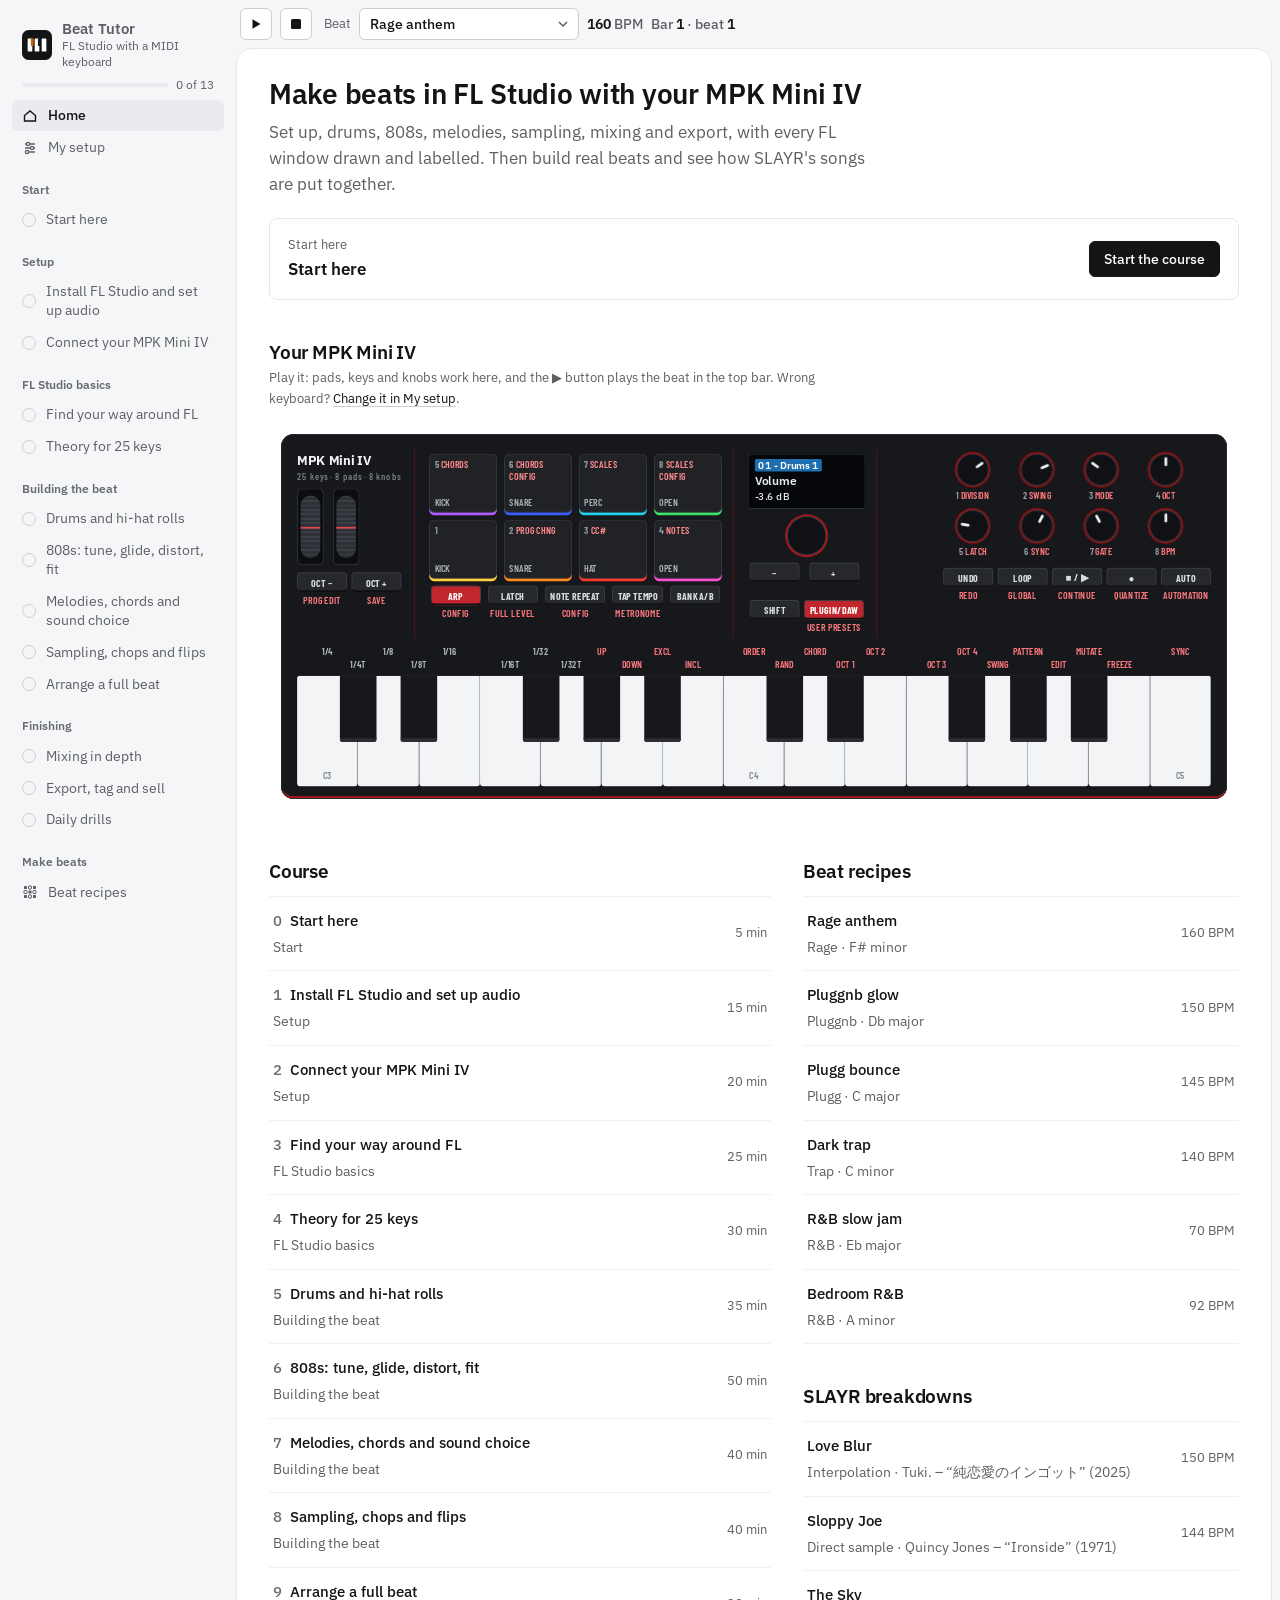
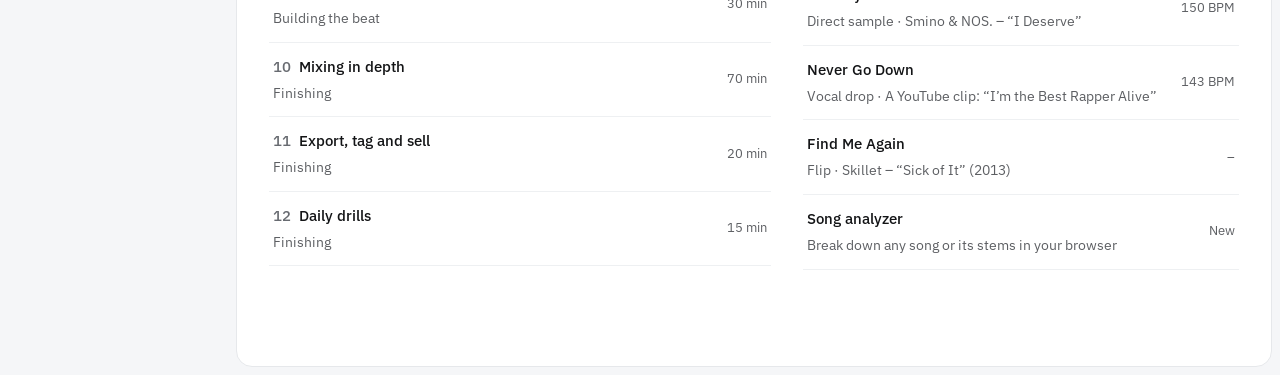
==== commit ec823013: "Add Song analyzer; correct the Love Blur beat grid - New Song analyzer page: drop a song and/or its " ====
--- a/index.html
+++ b/index.html
@@ -407,6 +407,13 @@
 .qk.hit small{color:#0b2a12}
 
 .lbstep{scroll-margin-top:64px}
+.anadrop{display:flex;flex-direction:column;gap:4px;align-items:flex-start;border:1.5px dashed var(--control);border-radius:var(--radius-card);padding:22px 20px;margin-top:20px;cursor:pointer;transition:border-color .15s,background .15s}
+.anadrop:hover,.anadrop.over{border-color:var(--hue);background:var(--hue-soft)}
+.anadrop b{font-size:16px}
+.prog-line{height:4px;border-radius:2px;background:var(--active);overflow:hidden}
+.prog-line i{display:block;height:100%;width:0;background:var(--hue);transition:width .3s}
+.inp{height:32px;width:96px;border:1px solid var(--control);border-radius:var(--radius-control);padding:0 10px;font:500 14px var(--font);color:var(--text);background:var(--surface)}
+.btn:disabled{opacity:.45;cursor:not-allowed;transform:none}
 /* labs */
 .lab{border:1px solid var(--border);border-radius:var(--radius-card);padding:16px 18px;margin:22px 0;background:var(--surface)}
 .lab-head{display:flex;flex-wrap:wrap;gap:4px 12px;align-items:baseline;margin-bottom:12px}
@@ -1407,7 +1414,7 @@
 <h2>${midiMode()?'Your '+K().short:'Your keyboard'}</h2><p class="muted small" style="margin-top:4px">Play it: pads, keys and knobs work here${midiMode()?', and the ▶ button plays the beat in the top bar':''}. Wrong keyboard? <a href="#setup">Change it in My setup</a>.</p>
 ${controller({})}
 <div class="split"><section><h2>Course</h2><div class="list">${LESSONS.map(lessonRow).join('')}</div></section>
-<section><h2>Beat recipes</h2><div class="list">${RECIPES.map(recipeRow).join('')}</div><h2>SLAYR breakdowns</h2><div class="list">${SONGS.map(songRow).join('')}</div></section></div>`,true)}
+<section><h2>Beat recipes</h2><div class="list">${RECIPES.map(recipeRow).join('')}</div><h2>SLAYR breakdowns</h2><div class="list">${SONGS.map(songRow).join('')}<a class="lrow" href="#analyze"><span class="t">Song analyzer</span><span class="d">Break down any song or its stems in your browser</span><span class="r">New</span></a></div></section></div>`,true)}
 
 function viewSetup(){render(`${crumb('My setup')}<h1>Tell the course what you have</h1><p class="lede">Lessons, drawings and recipes rewrite themselves for your keyboard, FL edition and plugins. Saved in this browser only.</p>
 <div class="setrow"><div><h2>Keyboard</h2><p>The drawings, button names and setup steps follow this choice.</p></div><div class="opts">${Object.entries(KEYBOARDS).map(([id,k])=>`<label class="opt"><input type="radio" name="kb" value="${id}" id="kb-${id}" ${prof.kb===id?'checked':''}><span><b>${k.name}</b><small>${id==='none'?'Typing keyboard and mouse':k.summary.split(',').slice(0,2).join(',')}</small></span></label>`).join('')}</div></div>
@@ -1426,6 +1433,7 @@
 
 function viewSongs(){render(`${crumb('SLAYR breakdowns')}<h1>How SLAYR's songs are made</h1><p class="lede">What the public databases say about each song (tempo, key, producers, samples), what that tells you, and how to rebuild the same technique in FL with your own sounds.</p>
 <div class="list">${SONGS.map(songRow).join('')}</div>
+<div class="next"><div><div class="k">Have a song you want broken down?</div><div class="t">Drop it, or its stems, into the Song analyzer</div></div><a class="btn primary" href="#analyze">Open the analyzer</a></div>
 <h2>What the catalogue shows</h2>
 <ul><li><b>Tempo sits at 143–150 BPM</b> on every song with data, felt in half-time (72–75).</li><li><b>Slayr co-produces every track listed.</b> Waera appears most, then Jackwya, 808TooFly and Chris Marek.</li><li><b>Samples come from anywhere</b>: J-pop (Tuki.), a 1971 TV theme (Quincy Jones), Christian rock (Skillet), R&B and rap (Smino, Playboi Carti), indie (Underscores), YouTube clips, and his own older songs.</li><li><b>All four sampling methods show up</b>: interpolation (Love Blur, Hard Knock), direct samples (The Sky), vocal drops from clips (Never Go Down, Eyesight) and flips. The <a href="#lesson-sampling">sampling lesson</a> covers each in FL.</li></ul>
 <h2>More samples from 2026</h2>
@@ -1514,7 +1522,7 @@
  $('#songPlay').onclick=()=>{seq.on?stopSeq():startSeq();$('#songPlay').textContent=seq.on?'Stop':'Play practice beat'};
  bindRack(V);bindChop()}
 
-const LB={"bpm":150,"t0":0.163,"dur":166.72,"low":[-35.3,-30.9,-30.3,-34.1,-36.3,-27.8,-27.4,-39.2,-37.3,-29.8,-28.4,-40,-36,-28,-35.8,-33,-23.7,-23.6,-23.4,-23.4,-22.8,-23.5,-22.9,-21.6,-10.4,-9.5,-5,-3.3,-4.2,-4.8,-4.2,-4.5,-4.6,-4.8,-4.3,-3.4,-4.7,-4.8,-4.2,-4.5,-11.2,-31.3,-4.4,-3.5,-4.1,-3.4,-4.1,-4.1,-8,-9.9,-11,-9.8,-10.9,-9.8,-11,-15.5,-21.8,-20.4,-19.6,-21,-20.4,-20.1,-19.5,-21.3,-14.7,-12.7,-9.8,-9.3,-11.3,-13.2,-9.8,-9.9,-15.7,-14.7,-14.8,-13.9,-14.6,-14.7,-14.5,-13.6,-14.1,-14.5,-13.8,-13.8,-14,-14.6,-13.9,-13.7,-14,-14.3,-13.7,-13.6,-14,-14.2,-13.7,-13.6,-15.3,-16.5,-16,-16.2,-16,-16.5,-15.9],"n":{"pulseIn":[[null,null,null,null,null,34,null,null,null,34,null,null,null,34,null,null],[null,34,null,null,null,34,null,null,null,34,null,null,null,34,null,null]],"loopA":[[null,null,null,null,null,29,27,27,27,27,27,27,27,28,28,29],[29,null,null,null,null,null,26,26,26,26,26,26,26,30,31,31],[31,null,null,null,null,null,27,27,27,27,27,27,27,28,29,29],[29,30,29,29,29,27,26,26,26,26,26,26,25,30,31,31],[31,null,null,null,null,29,27,27,27,27,27,27,27,28,29,29],[28,null,null,null,null,null,26,26,26,26,26,26,26,30,31,31],[31,null,null,null,null,null,27,27,27,27,27,27,27,29,30,30],[30,null,null,33,31,31,31,31,31,31,31,31,30,null,null,null]],"drop":[[null,null,null,26,26,null,null,null,null,null,null,null,null,null,null,null],[null,null,null,null,null,null,null,null,null,null,null,null,null,null,null,null]],"loopB":[[null,null,null,null,null,26,27,27,27,26,27,26,27,28,29,29],[29,29,28,29,29,26,26,26,26,26,26,25,26,null,null,31],[31,null,null,null,null,26,27,27,27,26,27,27,27,28,29,29],[29,40,40,41,41,25,26,25,26,26,26,25,26,31,31,31],[31,null,null,null,null,27,27,27,27,26,27,26,27,29,30,30],[30,null,null,31,31,30,31,31,31,31,31,31,31,null,null,null]],"pulse":[[null,null,null,26,26,null,null,null,null,34,null,null,null,34,null,null],[null,34,null,null,null,34,null,null,null,34,null,null,null,34,null,null]],"runs":[[null,null,null,null,null,null,null,46,44,41,39,39,39,null,null,null],[46,null,41,41,41,null,48,33,42,40,38,38,38,null,null,null],[null,null,null,null,null,40,37,34,32,29,27,27,27,43,40,37],[35,32,30,32,41,38,36,33,31,31,31,31,31,44,41,38]]},"d":{"intro":{"K":[0.44,0.24,0.33,0.15,0.86,0.25,0.39,0.3,0.5,0.07,0.56,0.34,0.71,0.06,0.49,0.1],"S":[0.46,0.3,0.72,0.48,0.28,0.04,0.38,0.22,0.8,0.35,0.31,0.14,0.88,0.41,0.25,0.19],"H":[0.45,0.3,0.35,0.11,0.32,0.16,0.49,0.21,0.54,0.27,0.26,0.23,0.68,0.15,0.41,0.27]},"build":{"K":[0.14,0.01,0.06,0.03,0.45,0.2,0.02,0,0.01,0.01,0,0.01,0.06,0.01,0.02,0.02],"S":[0.44,0.27,0.44,0.34,0.62,0.36,0.3,0.35,0.22,0.07,0.08,0.1,0.91,0.75,0.19,0.07],"H":[0.57,0.03,0.33,0.74,0.49,0.02,0.12,0.33,0.28,0.06,0.09,0.46,1,0.35,0.16,0.19]},"loopA":{"K":[0.03,0.15,0.21,0.36,0.74,0.12,0,0.01,0,0.01,0.01,0.02,0.01,0.05,0.02,0.05],"S":[0.66,0.33,0.28,0.04,0.78,0.25,0.26,0.02,1,0.36,0.23,0.13,0.79,0.39,0.08,0.17],"H":[1,0.08,0.55,0.12,0.6,0,0.21,0.12,0.62,0.28,0.26,0.02,0.88,0.08,0.25,0.03]},"pulse":{"K":[1,0.2,0.17,0.24,1,0.2,0.01,0.22,1,0.23,0.16,0.13,1,0.27,0.13,0.14],"S":[0.74,0.45,0.12,0.16,0.52,0.4,0.48,0.3,0.38,0.52,0.77,0.31,0.49,0.4,0.25,0.18],"H":[0.67,0.22,0.33,0.16,0.51,0.16,0.13,0.05,0.34,0.39,0.3,0.18,0.49,0.19,0.27,0.17]},"brk":{"K":[0.15,0.08,0.06,0.11,0.21,0.06,0.02,0.01,0.01,0.02,0.02,0.02,0.18,0.14,0.01,0.03],"S":[0.34,0.31,0.72,0.51,0.25,0.1,0.33,0.22,0.73,0.32,0.3,0.12,0.55,0.39,0.37,0.23],"H":[0.49,0.43,0.43,0.13,0.28,0.26,0.51,0.34,0.66,0.29,0.23,0.27,0.78,0.04,0.55,0.37]},"runs":{"K":[0.2,0.06,0.02,0.02,0.04,0.16,0.31,0.2,0,0,0,0,0.02,0.03,0.19,0.29],"S":[0.39,0.3,0.36,0.4,0.18,0.04,0.41,0.36,0.3,0.31,0.3,0.18,0.58,0.28,0.26,0.23],"H":[0.34,0.14,0.45,0.15,0.19,0.18,0.67,0.26,0.25,0.3,0.26,0.17,0.67,0.06,0.43,0.2]},"late":{"K":[0.08,0.04,0.61,0.12,0.18,0.05,0.39,0.08,0.42,0.09,0.4,0.1,0.03,0.05,0.02,0.05],"S":[0.41,0.16,0.27,0.13,0.35,0.22,0.17,0.17,0.37,0.17,0.11,0.05,0.75,0.2,0.15,0.1],"H":[0.64,0.11,0.03,0.16,0.78,0.25,0.05,0.11,0.44,0.23,0.01,0.06,0.93,0.21,0.08,0.05]}}};
+const LB={"bpm":150,"t0":0.664,"dur":166.72,"low":[-35.1,-32.3,-33.4,-35.6,-34.8,-29.1,-30.6,-44.3,-35.5,-30.1,-32.7,-41,-33.4,-30.1,-34.9,-33.4,-23.7,-24.2,-25.2,-23.6,-23.4,-24.1,-24.8,-21.3,-9.3,-10.8,-2.8,-3.7,-4.1,-3.9,-3.6,-5,-4.2,-4,-3,-4.1,-4.2,-3.9,-3.6,-4.6,-24.4,-14.9,-2.5,-4.1,-2.9,-3.6,-3.2,-4.2,-9.5,-11.2,-9.8,-11.1,-9.7,-11.2,-9.7,-33.8,-21.1,-21.2,-20.5,-21.6,-21.3,-20.7,-20.9,-21.6,-13.8,-14.2,-8.7,-9.1,-14.1,-14.3,-8.6,-12,-14.1,-14.8,-15,-14.3,-14.5,-14.7,-14.8,-13.8,-14.2,-14.5,-14.1,-13.9,-14.2,-14.5,-14.2,-13.8,-14.1,-14.3,-14,-13.7,-14.1,-14.2,-14,-13.7,-16.3,-16.9,-16.7,-15.7,-16.8,-16.6,-16.9],"n":{"pulseIn":[[34,null,null,null,34,null,null,null,34,null,null,null,34,null,null,null],[34,null,null,null,34,null,null,null,34,null,null,null,null,null,null,null]],"loopA":[[null,27,27,27,27,27,27,27,28,29,29,29,null,null,null,null],[null,26,26,26,26,26,26,26,30,31,31,31,null,null,null,null],[null,27,27,27,27,27,27,27,28,29,29,29,30,29,29,29],[null,26,26,26,26,26,26,26,30,31,31,31,null,null,null,null],[null,27,27,27,27,27,27,27,28,29,29,28,null,null,null,null],[null,26,26,26,26,26,26,26,30,31,31,31,null,null,null,null],[null,27,27,27,27,27,27,27,29,30,30,30,null,50,33,31],[31,31,31,30,31,31,31,30,null,null,null,null,null,null,26,26]],"drop":[[null,null,null,null,null,null,null,null,null,null,null,null,null,null,null,null],[null,null,null,null,null,null,null,null,null,null,null,null,50,null,null,null]],"loopB":[[26,27,27,27,26,27,26,27,28,29,29,29,29,28,29,29],[26,26,26,26,26,26,25,26,null,null,31,31,null,null,null,null],[26,26,27,27,26,27,27,27,28,29,28,29,41,40,41,41],[25,26,26,26,26,26,25,26,31,30,31,31,null,null,null,null],[27,27,27,27,26,27,26,27,29,30,30,30,null,50,31,31],[30,31,31,31,31,31,31,31,null,null,null,null,null,null,26,26]],"pulse":[[null,null,null,null,34,null,null,null,34,null,null,null,34,null,null,null],[34,null,null,null,34,null,null,null,34,null,null,null,null,null,null,null]],"runs":[[39,49,46,44,41,39,39,39,null,39,48,46,43,41,41,41],[50,48,33,42,40,38,38,38,null,41,31,null,44,43,43,43],[40,37,34,32,29,27,27,27,43,40,37,35,32,30,31,41],[38,36,33,31,31,31,31,31,44,41,38,36,33,31,31,31]]},"d":{"intro":{"K":[1,0.38,0.65,0.46,0.76,0.27,1,0.28,0.96,0.15,0.75,0.23,0.78,0.4,0.54,0.13],"S":[0.52,0.13,0.63,0.35,0.84,0.17,0.54,0.39,0.84,0.21,0.56,0.21,0.58,0.21,0.77,0.27],"H":[0.5,0.15,0.65,0.19,0.66,0.32,0.35,0.12,0.81,0.1,0.47,0.18,0.53,0.32,0.38,0.12]},"build":{"K":[0.57,0.17,0.05,0.02,0.03,0.04,0.02,0.02,0.14,0.05,0.02,0.09,0.12,0.06,0.03,0.03],"S":[0.72,0.28,0.21,0.24,0.34,0.19,0.15,0.16,0.78,0.48,0.26,0.19,0.5,0.24,0.37,0.34],"H":[0.6,0.07,0.15,0.33,0.26,0.06,0.13,0.08,1,0.2,0.15,0.13,0.97,0.08,0.36,0.86]},"loopA":{"K":[0.81,0.03,0.01,0.02,0.01,0.01,0.01,0.02,0.01,0.05,0.02,0.03,0.03,0.39,0.26,0.43],"S":[0.77,0.18,0.26,0.23,0.75,0.17,0.23,0.19,0.84,0.19,0.24,0.21,0.7,0.42,0.42,0.29],"H":[0.95,0.03,0.39,0.27,0.96,0.73,0.61,0.04,1,0,0.45,0.05,1,0.04,0.88,0.09]},"pulse":{"K":[1,0.04,0.35,0.2,1,0.07,0.95,0.22,1,0.04,0.52,0.18,1,0.15,0.33,0.39],"S":[0.86,0.21,0.64,0.15,0.87,0.56,0.61,0.66,0.84,0.17,0.66,0.14,0.93,0.22,0.41,0.14],"H":[0.88,0.16,0.13,0.11,0.47,0.61,0.29,0.2,0.69,0.18,0.25,0.15,0.44,0.14,0.43,0.05]},"brk":{"K":[0.22,0.11,0.07,0.04,0.06,0.04,0.05,0.04,0.27,0.09,0.06,0.05,0.03,0.07,0.09,0.07],"S":[0.43,0.11,0.5,0.16,0.61,0.13,0.42,0.14,0.54,0.31,0.42,0.25,0.36,0.23,0.68,0.29],"H":[0.39,0.23,0.59,0.15,0.86,0.32,0.34,0.02,0.83,0.08,0.64,0.16,0.54,0.42,0.32,0.1]},"runs":{"K":[0.08,0.25,0.1,0.02,0.02,0.01,0.01,0.01,0.05,0.06,0.28,0.21,0.18,0.03,0.01,0.07],"S":[0.42,0.13,0.49,0.32,0.43,0.22,0.34,0.26,0.72,0.17,0.29,0.2,0.47,0.24,0.53,0.32],"H":[0.25,0.2,0.76,0.21,0.33,0.4,0.22,0.15,0.72,0.13,0.45,0.26,0.62,0.14,0.42,0.08]},"late":{"K":[0.29,0.09,0.57,0.09,0.63,0.04,0.62,0.12,0.15,0.08,0.04,0.09,0.09,0.09,0.85,0.04],"S":[0.56,0.2,0.29,0.24,0.45,0.25,0.42,0.27,0.87,0.16,0.32,0.14,0.45,0.2,0.61,0.29],"H":[0.79,0.12,0.08,0.16,0.55,0.09,0.09,0.09,1,0.03,0.13,0.03,0.72,0.04,0.08,0.19]}}};
 /* ================= Love Blur: measured breakdown =================
    Measured from the audio (tempo, beat grid, per-bar low-end level, 808 pitch per 16th, drum-band energy per section).
    No audio from the song is stored on the site: "Hear it in the song" plays the visitor's own file, locally. */
@@ -1528,8 +1536,8 @@
  {k:'main',name:'Main 808 loop',a:27,b:40,notes:'loopA',drums:'loopA',noteBar:33},
  {k:'drop',name:'One-bar drop',a:41,b:42,notes:'drop',drums:null},
  {k:'main2',name:'The loop returns',a:43,b:48,notes:'loopB',drums:'loopA'},
- {k:'pulse',name:'Pulse section',a:49,b:56,notes:'pulse',drums:'pulse'},
- {k:'brk',name:'Breakdown',a:57,b:64,notes:null,drums:'brk'},
+ {k:'pulse',name:'Pulse section',a:49,b:55,notes:'pulse',drums:'pulse'},
+ {k:'brk',name:'Breakdown',a:56,b:64,notes:null,drums:'brk'},
  {k:'runs',name:'Bass runs',a:65,b:72,notes:'runs',drums:'runs'},
  {k:'late',name:'Late section',a:73,b:96,notes:null,drums:'late'},
  {k:'outro',name:'Outro',a:97,b:103,notes:null,drums:null}];
@@ -1563,27 +1571,28 @@
 function viewLoveBlur(){const s=SMAP['love-blur'];lbStop();
  const steps=[
  lbStep(1,LBSM.intro,`<p>For the first 16 bars the low end sits 25–35 dB below the drop: no 808 and no kick weight. You are hearing the hook and the melody on their own. WhoSampled lists the hook as an interpolation of Tuki.'s “純恋愛のインゴット”: the line is re-performed, not sampled.</p><ol class="steps"><li>Set FL to <b>150 BPM</b> (measured; it feels like 75).</li><li>Loop 0:00–0:25 of the song and find the hook's notes by ear on ${midiMode()?'your '+K().short:'the typing keyboard'}. Record them as MIDI.</li><li>Put it on its own channel and mixer track: this is the hook pattern that runs through the whole song.</li></ol>`),
- lbStep(2,LBSM.build,`<p>The low end comes up about 10 dB but carries no steady note, so something low (a kick or a filtered layer) arrives before the 808. The snare band peaks on beat 4.</p>${fig(lbRack('build'),640,null,'Measured drum-band energy, bars 17–24. Bright = strong in most bars, dot = sometimes.')}`),
- lbStep(3,LBSM.entry,`<p>The 808 arrives as short <b>Bb</b> hits, one 16th after each beat, for two bars. That is the setup for the main line.</p>${fig(lbRoll('entry'),860,null,'Measured 808 notes, bars 25–26.')}`),
- lbStep(4,LBSM.main,`<p>This is the heart of the beat. The 808 swaps between two roots a half-step apart, <b>Eb</b> and <b>D</b>. In each bar the new note lands on step 7 (the “and” of beat 2), holds to beat 4, then climbs chromatically into the next bar: Eb → E → F, and D → F# → G. Every eighth bar lands on a long <b>G</b>. The half-step swap is why key databases disagree on this song.</p>${fig(lbRoll('main',{to:4,co:{grid:1,note:2},coNote:1}),860,['Each long note starts on step 7 and holds to beat 4.','Pink notes are the short climbing notes that slide into the next bar. In FL, overlap them with Mono and Porta on so the 808 glides.'],'Measured 808 notes, bars 33–36: Eb, D, Eb, D')}${fig(lbRoll('main',{from:4}),860,null,'Bars 37–40: Eb, D, Eb, then the long G that ends the 8-bar loop')}
-<ol class="steps"><li>Load a long, distorted 808, set its root note, turn on <b>Mono</b> and <b>Porta</b> (see the 808 lesson).</li><li>Draw the notes above, overlapping each slide note slightly into the next.</li><li>Set the slide time short (around 60–80 ms) so the climbs sound like steps, not a siren.</li></ol>${fig(lbRack('loopA'),640,null,'Measured drum-band energy, bars 27–40: the snare band is strongest on beats 2, 3 and 4; the hat band hits every beat plus the 8th after beat 1.')}`),
- lbStep(5,LBSM.drop,`<p>The 808 plays one short D, then the low end drops by about 27 dB for a full bar before the loop returns. Cut the 808 and drums for bar 42 in the Playlist.</p>`),
- lbStep(6,LBSM.main2,`<p>The same Eb/D loop with more movement inside each bar: extra bounces between C# and D, and quicker climbs.</p>${fig(lbRoll('main2',{to:4}),860,null,'Measured 808 notes, bars 43–46.')}`),
- lbStep(7,LBSM.pulse,`<p>The line stops sliding. The low-hit band now lands on every beat, and the 808 plays short <b>Bb</b> notes a 16th after each beat, a pumping groove under the second hook.</p>${fig(lbRoll('pulse'),860,null,'Measured 808 notes, bars 49–50.')}${fig(lbRack('pulse'),640,null,'Measured drum-band energy, bars 49–56.')}`),
- lbStep(8,LBSM.brk,`<p>No 808 for eight bars: the low end sits around 20 dB under the main loop while the top end keeps going. Mute the 808 here so the next part hits harder.</p>`),
- lbStep(9,LBSM.runs,`<p>The low end turns melodic: fast descending runs over two octaves that end on the same two roots, Eb and D. They repeat every four bars.</p>${fig(lbRoll('runs'),860,null,'Measured bass notes, bars 65–68.')}`),
- lbStep(10,LBSM.late,`<p>A lighter section: the low end steady around 10 dB under the main loop with sparse low hits, the hat band on beats, and the snare band on beat 4.</p>${fig(lbRack('late'),640,null,'Measured drum-band energy, bars 73–96.')}`),
+ lbStep(2,LBSM.build,`<p>The low end comes up about 10 dB but carries no steady note: a kick arrives on the downbeat before the 808 does. The snare band lands on beat 3, the half-time backbeat, with a lighter hit on beat 4.</p>${fig(lbRack('build'),640,null,'Measured drum-band energy, bars 17–24. Bright = strong in most bars, dot = sometimes.')}`),
+ lbStep(3,LBSM.entry,`<p>The 808 arrives as short <b>Bb</b> hits on every beat for two bars, the setup for the main line.</p>${fig(lbRoll('entry'),860,null,'Measured 808 notes, bars 25–26: Bb on every beat.')}`),
+ lbStep(4,LBSM.main,`<p>This is the heart of the beat. The 808 swaps between two roots a half-step apart, <b>Eb</b> and <b>D</b>. Each bar the 808 hits with the kick on the downbeat, holds through beat 2, then climbs chromatically on beat 3 (Eb → E → F, and D → F# → G) and stops for beat 4. The eighth bar holds a long <b>G</b> before the loop starts again. The half-step swap is why key databases disagree on this song.</p>${fig(lbRoll('main',{to:4,co:{grid:1,note:2},coNote:1}),860,['Each long note starts with the kick on the downbeat and holds through beat 2. Step 1 often reads empty because the kick hides the 808 attack.','Pink notes are the short climbing notes on beat 3. In FL, overlap them with Mono and Porta on so the 808 glides up.'],'Measured 808 notes, bars 33–36: Eb, D, Eb, D')}${fig(lbRoll('main',{from:4}),860,null,'Bars 37–40: Eb, D, Eb, then the long G that ends the 8-bar loop')}
+<ol class="steps"><li>Load a long, distorted 808, set its root note, turn on <b>Mono</b> and <b>Porta</b> (see the 808 lesson).</li><li>Draw the notes above, overlapping each slide note slightly into the next.</li><li>Set the slide time short (around 60–80 ms) so the climbs sound like steps, not a siren.</li></ol>${fig(lbRack('loopA'),640,null,'Measured drum-band energy, bars 27–40: the kick only on the downbeat (with the 808), the snare band on beats 1–3 and lighter on 4, the hat band on every beat with extra 16ths after beat 2.')}`),
+ lbStep(5,LBSM.drop,`<p>In bar 41 the low end drops by about 20 dB: the 808 and kick cut for a whole bar. One short D near the end of bar 42 leads back in. In the Playlist, cut the 808 and kick for bar 41.</p>`),
+ lbStep(6,LBSM.main2,`<p>The same Eb/D loop, busier: the 808 bounces between Eb and D inside each bar and climbs again before the end, still landing on G at the end of the phrase.</p>${fig(lbRoll('main2',{to:4}),860,null,'Measured 808 notes, bars 43–46.')}`),
+ lbStep(7,LBSM.pulse,`<p>The line stops sliding. The kick now hits every beat (plus an extra hit after beat 2), and the 808 plays short <b>Bb</b> notes on the beats, a pumping groove under the second hook.</p>${fig(lbRoll('pulse'),860,null,'Measured 808 notes, bars 49–50: Bb on the beats.')}${fig(lbRack('pulse'),640,null,'Measured drum-band energy, bars 49–56.')}`),
+ lbStep(8,LBSM.brk,`<p>No 808 and no kick for nine bars: the low end sits about 20 dB under the main loop while the top end keeps going. Mute the 808 here so the next part hits harder.</p>`),
+ lbStep(9,LBSM.runs,`<p>The low end turns melodic: fast runs that start on the downbeat and fall down a scale, one landing on <b>Eb</b>, the next on <b>D</b>, the same two roots as the main loop. The four-bar pattern repeats.</p>${fig(lbRoll('runs'),860,null,'Measured bass notes, bars 65–68.')}`),
+ lbStep(10,LBSM.late,`<p>A lighter section: the low end about 10 dB under the main loop, sparse kicks, the snare band on beats 1 and 3, and hats on every beat.</p>${fig(lbRack('late'),640,null,'Measured drum-band energy, bars 73–96.')}`),
  lbStep(11,LBSM.outro,`<p>The snare band drops out and the low end fades back toward the intro's level.</p>`)
  ].join('');
  render(`${crumb(['SLAYR breakdowns','#songs'],s.title)}<h1>Love Blur: measured, step by step</h1>
 <p class="lede">Built from an analysis of the song's audio: its tempo, its 11 sections, the 808 notes in every 16th, and where the drum energy lands. Load your own copy of the song to hear each section next to the rebuild.</p>
 <div class="next" id="lbFileRow"><div><div class="k">Your copy of the song</div><div class="t" id="lbFileState">${lbAudio?'<b>Loaded.</b> Ready to play sections.':'Load your MP3 to hear each section'}</div><div class="small muted">It stays on your computer. Nothing is uploaded or stored.</div></div><label class="btn primary" for="lbFile">Choose file</label><input type="file" id="lbFile" accept="audio/*" hidden></div>
 <dl class="facts"><div><dt>Tempo</dt><dd>150 BPM<small>measured; felt as 75</small></dd></div><div><dt>Length</dt><dd>${fmtT(LB.dur)}<small>${LBS[LBS.length-1].b} bars of 4/4</small></dd></div><div><dt>808 roots</dt><dd>Eb and D<small>a half-step apart, alternating</small></dd></div><div><dt>Sections</dt><dd>11<small>found from the low-end level</small></dd></div></dl>
-<h2>The song map</h2><p class="small muted" style="margin-top:4px">Each band is a section; the line is the low-end level (808 and kick). It jumps at 0:39 when the 808 lands, drops for one bar at 1:06, falls away in the breakdown at 1:30, and settles lower from 1:55.</p>
+<h2>The song map</h2><p class="small muted" style="margin-top:4px">Each band is a section; the line is the low-end level (808 and kick). It jumps when the 808 lands at 0:39, drops for one bar at 1:04, falls away in the breakdown at 1:28, and settles lower from 1:43.</p>
 <div style="margin-top:10px">${lbMap()}</div>
-<div class="tablewrap"><table><thead><tr><th>Section</th><th>Time</th><th class="num">Bars</th><th>What changes</th></tr></thead><tbody>${LBS.map((x,i)=>`<tr><td><a href="#lb-${x.k}" data-jump="${x.k}">${i+1}. ${x.name}</a></td><td class="tnum">${fmtT(lbT(x.a))}</td><td class="num">${x.a}–${x.b}</td><td class="muted">${{intro:'Hook and melody, no low end',build:'Low layer and beat-4 snare arrive',entry:'Bb 808 hits',main:'Sliding Eb/D 808 loop',drop:'Everything low cuts for a bar',main2:'Loop with more bounce',pulse:'Kick on every beat, Bb pulses',brk:'No 808',runs:'Descending bass runs',late:'Lighter low end, sparse hits',outro:'Fades out'}[x.k]}</td></tr>`).join('')}</tbody></table></div>
+<div class="tablewrap"><table><thead><tr><th>Section</th><th>Time</th><th class="num">Bars</th><th>What changes</th></tr></thead><tbody>${LBS.map((x,i)=>`<tr><td><a href="#lb-${x.k}" data-jump="${x.k}">${i+1}. ${x.name}</a></td><td class="tnum">${fmtT(lbT(x.a))}</td><td class="num">${x.a}–${x.b}</td><td class="muted">${{intro:'Hook and melody, no low end',build:'Kick and half-time snare arrive',entry:'Bb 808 hits',main:'Sliding Eb/D 808 loop',drop:'Everything low cuts for a bar',main2:'Loop with more bounce',pulse:'Kick on every beat, Bb 808 on the beats',brk:'No 808',runs:'Descending bass runs',late:'Lighter low end, sparse hits',outro:'Fades out'}[x.k]}</td></tr>`).join('')}</tbody></table></div>
 <div class="row" style="margin-top:12px"><label class="chip"><input type="checkbox" id="lbOct"> Play rebuilt 808s an octave up (laptop speakers)</label></div>
 ${steps}
+<div class="next"><div><div class="k">Split it into stems?</div><div class="t">The Song analyzer reads drums, 808, chords and melody from your stems, far more exactly</div></div><a class="btn primary" href="#analyze">Open the analyzer</a></div>
 <h2>What was measured, and what wasn't</h2>
 <ul><li><b>Solid:</b> the tempo, the section boundaries, and the 808 notes. The 808 sits alone at the bottom of the mix, so its pitch reads cleanly.</li><li><b>Approximate:</b> the drum patterns. They are the average energy in kick, snare and hat frequency bands over each section; vocals and synths leak into those bands.</li><li><b>Not measured:</b> the hook melody, the synth sounds and the exact drum samples. Those need your ears, or a stem-separation tool.</li></ul>
 ${warn('Clearing it','An interpolation avoids the original recording, but the melody and words still belong to their writers. A commercial release needs their permission.')}
@@ -1596,14 +1605,198 @@
  $('#lbOct').checked=!!lbOct;$('#lbOct').onchange=e=>{lbOct=e.target.checked?1:0};
  startSpec()}
 
+/* ================= song analyzer: analysis engine (runs in a Web Worker) =================
+   Input: mono Float32 signals at 22050 Hz for any of: mix, drums, bass, vocals, other.
+   Output: tempo, beat grid, per-16th drum hits (with rolls), 808/bass notes, chords per bar,
+   lead line, per-bar stem levels, key guesses and sections. Self-contained: no outer references. */
+function anaWorkerMain(){
+const SR=22050,NN=['C','C#','D','D#','E','F','F#','G','G#','A','A#','B'];
+const post=(t,p)=>self.postMessage({type:'progress',text:t,p});
+function fft(re,im){const n=re.length;for(let i=1,j=0;i<n;i++){let bit=n>>1;for(;j&bit;bit>>=1)j^=bit;j^=bit;if(i<j){let t=re[i];re[i]=re[j];re[j]=t;t=im[i];im[i]=im[j];im[j]=t}}
+ for(let len=2;len<=n;len<<=1){const ang=-2*Math.PI/len,wr=Math.cos(ang),wi=Math.sin(ang);for(let i=0;i<n;i+=len){let cr=1,ci=0;for(let k=0;k<len/2;k++){const a=i+k,b=a+len/2;const tr=re[b]*cr-im[b]*ci,ti=re[b]*ci+im[b]*cr;re[b]=re[a]-tr;im[b]=im[a]-ti;re[a]+=tr;im[a]+=ti;const nr=cr*wr-ci*wi;ci=cr*wi+ci*wr;cr=nr}}}}
+function stft(x,N,H,f){const w=new Float64Array(N);for(let i=0;i<N;i++)w[i]=.5-.5*Math.cos(2*Math.PI*i/N);const n=Math.max(0,Math.floor((x.length-N)/H));const re=new Float64Array(N),im=new Float64Array(N),m=new Float64Array(N/2);
+ for(let fI=0;fI<n;fI++){const o=fI*H;for(let i=0;i<N;i++){re[i]=x[o+i]*w[i];im[i]=0}fft(re,im);for(let k=0;k<N/2;k++)m[k]=Math.hypot(re[k],im[k]);f(fI,m)}return n}
+function biquad(sig,type,f0,sr,q=.707){const w=2*Math.PI*f0/sr,a=Math.sin(w)/(2*q),c=Math.cos(w);let b0,b1,b2;if(type==='lp'){b0=(1-c)/2;b1=1-c;b2=(1-c)/2}else{b0=(1+c)/2;b1=-(1+c);b2=(1+c)/2}
+ const a0=1+a,a1=-2*c,a2=1-a;const y=new Float32Array(sig.length);let x1=0,x2=0,y1=0,y2=0;for(let i=0;i<sig.length;i++){const v=(b0*sig[i]+b1*x1+b2*x2-a1*y1-a2*y2)/a0;x2=x1;x1=sig[i];y2=y1;y1=v;y[i]=v}return y}
+const pct=(a,q)=>{const s=Array.from(a).sort((x,y)=>x-y);return s[Math.floor(q*(s.length-1))]||0};
+const rmsDb=(s,a,b)=>{let e=0;a=Math.max(0,a);b=Math.min(s.length,b);for(let i=a;i<b;i++)e+=s[i]*s[i];return 10*Math.log10(1e-12+e/Math.max(1,b-a))};
+function yinTrack(sig,sr,lo,hi,starts,n){const minL=Math.floor(sr/hi),maxL=Math.ceil(sr/lo);const out=[];
+ for(const a of starts){if(a<0||a+n+maxL>sig.length){out.push(null);continue}const d=new Float64Array(maxL+1);for(let L=1;L<=maxL;L++){let s=0;for(let i=0;i<n;i++){const v=sig[a+i]-sig[a+i+L];s+=v*v}d[L]=s}
+  const cm=new Float64Array(maxL+1);let run=0;cm[0]=1;for(let L=1;L<=maxL;L++){run+=d[L];cm[L]=d[L]*L/(run||1)}
+  let best=-1,bv=9;for(let L=minL;L<=maxL;L++){if(cm[L]<.18){while(L+1<=maxL&&cm[L+1]<cm[L])L++;best=L;bv=cm[L];break}}
+  if(best<0){for(let L=minL;L<=maxL;L++)if(cm[L]<bv){bv=cm[L];best=L}if(bv>.4){out.push(null);continue}}
+  const y0=cm[best-1]??cm[best],y1=cm[best],y2=cm[best+1]??cm[best];const den=y0-2*y1+y2;const sh=den?.5*(y0-y2)/den:0;out.push([+(69+12*Math.log2(sr/(best+sh)/440)).toFixed(2),+bv.toFixed(2)])}return out}
+self.onmessage=e=>{try{const S=e.data.signals,force=e.data.bpm||null;const have=Object.keys(S).filter(k=>S[k]);
+ const ref=S.drums||S.mix||S.other||S.bass||S.vocals;const dur=ref.length/SR;
+ // ---------- onsets (drums stem if present) ----------
+ post('Finding the beat',.05);const N=2048,H=256,fps=SR/H,bw=SR/N;const band=(lo,hi)=>[Math.floor(lo/bw),Math.min(N/2-1,Math.ceil(hi/bw))];
+ const B={kick:band(40,120),sbody:band(150,260),snare:band(1500,5000),hat:band(7000,10800)};const E={kick:[],sbody:[],snare:[],hat:[],all:[]};
+ const dsrc=S.drums||S.mix||ref;stft(dsrc,N,H,(fI,m)=>{let all=0;for(let k=2;k<N/2;k++)all+=m[k];for(const [k,[a,b]] of Object.entries(B)){let s=0;for(let i=a;i<=b;i++)s+=m[i]*m[i];E[k].push(Math.log(1e-9+s))}E.all.push(Math.log(1e-9+all))});
+ const flux=a=>a.map((v,i)=>i?Math.max(0,v-a[i-1]):0);const F={};for(const k in E)F[k]=flux(E[k]);
+ const on=F.all.map((v,i)=>v+F.kick[i]+.7*F.snare[i]);const mean=on.reduce((a,b)=>a+b,0)/on.length;const oc=on.map(v=>v-mean);
+ const ac=lag=>{let s=0;for(let i=0;i+lag<oc.length;i+=2)s+=oc[i]*oc[i+lag];return s};
+ const cands=[];for(let bpm=70;bpm<=180;bpm+=.25){const p=60*fps/bpm;let s=0;for(let k=1;k<=4;k++){const l=p*k,l0=Math.floor(l),fr=l-l0;s+=(ac(l0)*(1-fr)+ac(l0+1)*fr)/k}cands.push([bpm,s])}
+ cands.sort((a,b)=>b[1]-a[1]);const tops=[];for(const c of cands){if(tops.every(t=>Math.abs(t[0]-c[0])>2))tops.push(c);if(tops.length===4)break}
+ let bpm=force||tops[0][0];if(!force&&bpm<100&&tops.some(t=>Math.abs(t[0]-bpm*2)<2.5))bpm=bpm*2;
+ const beatOn=F.kick.map((v,i)=>v+.25*on[i]);
+ const gridScore=b=>{const p=60*fps/b,q=p/2;let bo=[0,-1];for(let o=0;o<p;o+=.5){let s=0;for(let t=o;t<beatOn.length;t+=q)s+=(beatOn[Math.round(t)]||0)*(Math.round((t-o)/q)%2?.5:1);if(s>bo[1])bo=[o,s]}return bo};
+ if(!force){let bb=[bpm,-1];for(let b=bpm-1.5;b<=bpm+1.5;b+=.05){const g=gridScore(b);if(g[1]>bb[1])bb=[b,g[1]]}bpm=bb[0];if(Math.abs(bpm-Math.round(bpm))<.2)bpm=Math.round(bpm);bpm=+bpm.toFixed(2)}
+ const P=60*fps/bpm;let best=[0,-1];for(let o=0;o<P/4;o+=.1){let s=0;for(let t=o;t<beatOn.length;t+=P/4){const i=Math.floor(t),fr=t-i;s+=(beatOn[i]||0)*(1-fr)+(beatOn[i+1]||0)*fr}if(s>best[1])best=[o,s]}
+ let off=best[0];const step=P/4;
+ {const nk=pct(F.kick,.98)||1,ns=pct(F.snare,.98)||1,nh=pct(F.hat,.98)||1;const acc=i=>(F.kick[i]||0)/nk+(F.snare[i]||0)/ns+(F.hat[i]||0)/nh;let bk=[0,-1];for(let k=0;k<4;k++){let s=0;for(let t=off+k*step;t<on.length;t+=P)s+=acc(Math.round(t));if(s>bk[1])bk=[k,s]}off+=bk[0]*step}
+ {const nb=Math.floor((E.kick.length-off)/P);const eb=[];for(let n=0;n<nb;n++){let s=0,c=0;for(let i=Math.round(off+n*P);i<Math.round(off+(n+1)*P);i++){s+=Math.exp(E.kick[i]||-20);c++}eb.push(Math.log(1e-9+s/Math.max(1,c)))}
+  let bj=[0,-1];for(let jj=0;jj<4;jj++){let sc=0;for(let n=jj+4;n+4<=eb.length;n+=4){let a=0,b=0;for(let k=0;k<4;k++){a+=eb[n-4+k];b+=eb[n+k]}sc+=Math.abs(b-a)/4}if(sc>bj[1])bj=[jj,sc]}off+=bj[0]*P}
+ const t0=off/fps+N/(2*SR);const nSteps=Math.floor((on.length-off)/step),bars=Math.floor(nSteps/16);
+ // ---------- drums per 16th ----------
+ post('Reading the drums',.25);const norm={};for(const k of ['kick','sbody','snare','hat'])norm[k]=pct(F[k],.985)||1;
+ const hitAt=(k,c,w)=>{let mx=0;for(let i=Math.round(c-w);i<=Math.round(c+w);i++)mx=Math.max(mx,F[k][i]||0);return mx/norm[k]};
+ const peaksIn=(k,a,b,th)=>{let n=0;for(let i=Math.ceil(a);i<b;i++){const v=F[k][i]||0;if(v>th&&v>=(F[k][i-1]||0)&&v>(F[k][i+1]||0))n++}return n};
+ const dr=[];for(let s=0;s<bars*16;s++){const c=off+s*step;const k=hitAt('kick',c,step*.4),sn=Math.min(1,.6*hitAt('snare',c,step*.4)+.6*hitAt('sbody',c,step*.4)),h=hitAt('hat',c,step*.4);
+  const roll=peaksIn('hat',c-step*.45,c+step*.55,norm.hat*.3);dr.push([+k.toFixed(2),+sn.toFixed(2),+h.toFixed(2),roll])}
+ // ---------- per bar levels for every stem ----------
+ post('Measuring the sections',.4);const barS=b=>Math.floor((t0+b*16*step/fps)*SR);const levels={};for(const k of have){const x=S[k];levels[k]=[];for(let b=0;b<bars;b++)levels[k].push(+rmsDb(x,barS(b),barS(b+1)).toFixed(1))}
+ // ---------- bass / 808 notes per 16th ----------
+ post('Tracking the 808 and bass',.5);let bassNotes=null;const bsrc=S.bass||S.mix;if(bsrc){const lp=biquad(biquad(biquad(bsrc,'lp',S.bass?320:130,SR),'lp',S.bass?320:130,SR),'hp',25,SR);const D=4,sr2=SR/D,ds=new Float32Array(Math.floor(lp.length/D));for(let i=0;i<ds.length;i++)ds[i]=lp[i*D];
+  const stepS=step/fps;const starts=[],ens=[];for(let s=0;s<bars*16;s++){const t=t0+s*stepS;starts.push(Math.floor((t+.012)*sr2));ens.push(rmsDb(ds,Math.floor((t+.012)*sr2),Math.floor((t+.012+stepS*.85)*sr2)))}
+  const tr=yinTrack(ds,sr2,27,S.bass?300:140,starts,Math.floor(stepS*.85*sr2));const eMax=pct(ens,.95);bassNotes=tr.map((v,i)=>v&&ens[i]>eMax-18?Math.round(v[0]):null)}
+ // ---------- chroma: chords per bar, key ----------
+ post('Reading chords and key',.65);const csrc=S.other||S.mix;const chordBars=[],chromaTot=new Float64Array(12);if(csrc){const N2=4096,H2=1024,bw2=SR/N2;const frames=[];stft(csrc,N2,H2,(fI,m)=>{const c=new Float64Array(12);for(let k=Math.ceil(110/bw2);k<2000/bw2;k++){const midi=69+12*Math.log2(k*bw2/440);c[((Math.round(midi)%12)+12)%12]+=Math.sqrt(m[k])}frames.push(c)});
+  const T=[];const Q={'':[0,4,7],m:[0,3,7],'7':[0,4,7,10],maj7:[0,4,7,11],m7:[0,3,7,10]};for(let r=0;r<12;r++)for(const [q,iv] of Object.entries(Q)){const v=new Float64Array(12);iv.forEach((x,i)=>v[(x+r)%12]=i?1:1.3);T.push([NN[r]+q,v])}
+  const cos=(a,b)=>{let n=0,da=0,db=0;for(let i=0;i<12;i++){n+=a[i]*b[i];da+=a[i]*a[i];db+=b[i]*b[i]}return n/Math.sqrt((da*db)||1)};const fpb=16*step*H/H2;
+  for(let b=0;b<bars;b++){const c=new Float64Array(12);for(let i=Math.round((off*H/H2)+b*fpb);i<Math.round((off*H/H2)+(b+1)*fpb)&&i<frames.length;i++)frames[i].forEach((v,k)=>c[k]+=v);c.forEach((v,k)=>chromaTot[k]+=v);
+   if(bassNotes){for(let s=0;s<16;s++){const m=bassNotes[b*16+s];if(m!=null)c[((m%12)+12)%12]+=(c.reduce((x,y)=>x+y,0)/40)}}
+   const sc=T.map(([n,v])=>[n,cos(c,v)-(n.length>2?.015:0)]).sort((a,b)=>b[1]-a[1]);chordBars.push(sc[0][1]>.55?[sc[0][0],+sc[0][1].toFixed(2)]:null)}}
+ if(bassNotes)bassNotes.forEach(m=>{if(m!=null)chromaTot[((m%12)+12)%12]+=chromaTot.reduce((a,b)=>a+b,0)/(bassNotes.length*4)});
+ const maj=[6.35,2.23,3.48,2.33,4.38,4.09,2.52,5.19,2.39,3.66,2.29,2.88],min=[6.33,2.68,3.52,5.38,2.60,3.53,2.54,4.75,3.98,2.69,3.34,3.17];
+ const corr=(a,b)=>{const ma=a.reduce((x,y)=>x+y)/12,mb=b.reduce((x,y)=>x+y)/12;let n=0,da=0,db=0;for(let i=0;i<12;i++){n+=(a[i]-ma)*(b[i]-mb);da+=(a[i]-ma)**2;db+=(b[i]-mb)**2}return n/Math.sqrt((da*db)||1)};
+ const keys=[];if(chromaTot.some(v=>v>0))for(let r=0;r<12;r++){const rot=p=>p.map((_,i)=>p[(i-r+12)%12]);keys.push([NN[r]+' major',+corr(chromaTot,rot(maj)).toFixed(2)]);keys.push([NN[r]+' minor',+corr(chromaTot,rot(min)).toFixed(2)])}keys.sort((a,b)=>b[1]-a[1]);
+ // ---------- lead line (melody stem) ----------
+ post('Tracing the melody',.8);let lead=null;if(S.other){const hp=biquad(biquad(S.other,'hp',150,SR),'lp',1400,SR);const D=2,sr2=SR/D,ds=new Float32Array(Math.floor(hp.length/D));for(let i=0;i<ds.length;i++)ds[i]=hp[i*D];const stepS=step/fps;const starts=[];for(let s=0;s<bars*16;s++)starts.push(Math.floor((t0+s*stepS+.01)*sr2));
+  const tr=yinTrack(ds,sr2,140,1400,starts,Math.floor(stepS*.7*sr2));lead=tr.map(v=>v&&v[1]<.15?Math.round(v[0]):null)}
+ // ---------- sections ----------
+ post('Splitting it into sections',.9);const parts=['drums','bass','vocals','other'].filter(k=>levels[k]);
+ const lowL=[],midL=[],highL=[];if(S.mix){const lo=biquad(biquad(S.mix,'lp',120,SR),'lp',120,SR),hi=biquad(biquad(S.mix,'hp',5000,SR),'hp',5000,SR),md=biquad(biquad(S.mix,'hp',300,SR),'lp',3000,SR);for(let b=0;b<bars;b++){lowL.push(+rmsDb(lo,barS(b),barS(b+1)).toFixed(1));midL.push(+rmsDb(md,barS(b),barS(b+1)).toFixed(1));highL.push(+rmsDb(hi,barS(b),barS(b+1)).toFixed(1))}levels.low=lowL;levels.mid=midL;levels.high=highL}
+ const feats=parts.length?parts.map(k=>levels[k]):[lowL,midL,highL];const W=v=>Math.max(-60,v);
+ const nov=[];for(let b=0;b<bars;b++){let d=0;for(const f of feats){const m=(x,y)=>{let s=0,c=0;for(let i=Math.max(0,x);i<Math.min(bars,y);i++){s+=W(f[i]);c++}return c?s/c:0};d+=Math.pow(m(b-4,b)-m(b,b+4),2)}nov.push(Math.sqrt(d))}
+ const th=Math.max(4,pct(nov,.5)*2.2);const bounds=[0];for(let b=2;b<bars-1;b++){if(nov[b]>th&&nov[b]>=nov[b-1]&&nov[b]>=nov[b+1]&&b-bounds[bounds.length-1]>=2)bounds.push(b)}
+ const lvAll=feats.map(f=>f.map(W));for(let b=1;b<bars-1;b++){const dip=lvAll.reduce((s,f)=>s+Math.max(0,((f[b-1]+f[b+1])/2-f[b])),0)/lvAll.length;if(dip>9&&!bounds.includes(b)){bounds.push(b);if(!bounds.includes(b+1))bounds.push(b+1)}}
+ bounds.sort((x,y)=>x-y);bounds.push(bars);
+ const names=parts.length?parts:['low','mid','high'];const mx={};names.forEach((k,i)=>mx[k]=Math.max(...feats[i].map(W)));
+ const secs=[];for(let i=0;i<bounds.length-1;i++){const a=bounds[i],b=bounds[i+1]-1;if(b<a)continue;const sig={};names.forEach((k,ix)=>{let s=0;for(let x=a;x<=b;x++)s+=W(feats[ix][x]);sig[k]=+((s/(b-a+1))-mx[k]).toFixed(1)});
+  let bc=0;if(bassNotes)for(let x=a*16;x<(b+1)*16;x++)if(bassNotes[x]!=null)bc++;sig.bassNotesPerBar=+(bc/(b-a+1)).toFixed(1);secs.push({a:a+1,b:b+1,sig})}
+ self.postMessage({type:'done',result:{dur:+dur.toFixed(2),bpm,tempoCandidates:tops.map(t=>+t[0].toFixed(2)),t0:+t0.toFixed(3),bars,have,drums:dr,bass:bassNotes,chords:chordBars,lead,levels,keys:keys.slice(0,4),sections:secs,drumsFromStem:!!S.drums,bassFromStem:!!S.bass}})}catch(err){self.postMessage({type:'error',text:String(err&&err.message||err)})}}}
+
+/* ================= song analyzer: page, playback, rebuild, MIDI ================= */
+const ANA_SLOTS=[['mix','Full song'],['drums','Drums'],['bass','Bass / 808'],['vocals','Vocals'],['other','Melody / other']];
+const ana={files:{},bufs:{},result:null,busy:false,srcs:[],build:{on:false,timer:null,k:null}};
+function anaGuess(name){const n=name.toLowerCase();if(/drum|perc|beat(?!s?\.)/.test(n))return'drums';if(/bass|808|sub/.test(n))return'bass';if(/vocal|vox|acapella|voice/.test(n))return'vocals';if(/other|melod|inst|synth|music|keys/.test(n))return'other';return'mix'}
+function anaAdd(files){for(const f of files){if(!/^audio\//.test(f.type)&&!/\.(wav|mp3|m4a|aac|flac|ogg|aif|aiff)$/i.test(f.name))continue;let slot=anaGuess(f.name);if(ana.files[slot]&&slot==='mix'){const free=ANA_SLOTS.map(s=>s[0]).find(s=>!ana.files[s]);if(free)slot=free}ana.files[slot]=f}anaSlotsRender()}
+function anaSlotsRender(){const el=$('#anaSlots');if(!el)return;el.innerHTML=`<table><thead><tr><th>Part</th><th>File</th><th></th></tr></thead><tbody>${ANA_SLOTS.map(([k,l])=>{const f=ana.files[k];return `<tr><td><b>${l}</b></td><td>${f?`${f.name} <span class="muted small">${(f.size/1048576).toFixed(1)} MB</span>`:'<span class="muted">–</span>'}</td><td style="text-align:right">${f?`<select class="sel" data-move="${k}" aria-label="Move ${f.name} to another part">${ANA_SLOTS.map(([k2,l2])=>`<option value="${k2}" ${k2===k?'selected':''}>${l2}</option>`).join('')}</select> <button class="btn" data-rm="${k}" style="height:32px">Remove</button>`:''}</td></tr>`}).join('')}</tbody></table>`;
+ $$('[data-move]',el).forEach(s=>s.onchange=()=>{const from=s.dataset.move,to=s.value;const f=ana.files[from];const other=ana.files[to];ana.files[to]=f;if(other)ana.files[from]=other;else delete ana.files[from];anaSlotsRender()});
+ $$('[data-rm]',el).forEach(b=>b.onclick=()=>{delete ana.files[b.dataset.rm];anaSlotsRender()});
+ const go=$('#anaGo');if(go)go.disabled=!Object.keys(ana.files).length||ana.busy}
+async function anaRun(forceBpm){const keys=Object.keys(ana.files);if(!keys.length||ana.busy)return;ana.busy=true;anaSlotsRender();const st=$('#anaStatus'),bar=$('#anaBar');const say=(t,p)=>{st.textContent=t;if(p!=null)bar.style.width=Math.round(p*100)+'%'};
+ try{audio();say('Decoding audio',.02);const signals={};const lens=[];
+  for(const k of keys){const buf=await ctx.decodeAudioData(await ana.files[k].arrayBuffer());ana.bufs[k]=buf;lens.push([k,buf.duration]);
+   const oc=new OfflineAudioContext(1,Math.ceil(buf.duration*22050),22050);const s=oc.createBufferSource();s.buffer=buf;s.connect(oc.destination);s.start();const r=await oc.startRendering();signals[k]=r.getChannelData(0)}
+  const ds=lens.map(l=>l[1]);const warnLen=Math.max(...ds)-Math.min(...ds)>.5;
+  const w=new Worker(URL.createObjectURL(new Blob([`(${anaWorkerMain.toString()})()`],{type:'text/javascript'})));
+  const res=await new Promise((ok,bad)=>{w.onmessage=e=>{const m=e.data;if(m.type==='progress')say(m.text+'…',.1+m.p*.85);else if(m.type==='done')ok(m.result);else bad(new Error(m.text))};w.onerror=e=>bad(new Error(e.message));w.postMessage({signals,bpm:forceBpm||null},Object.values(signals).map(s=>s.buffer))});
+  w.terminate();res.names=Object.fromEntries(keys.map(k=>[k,ana.files[k].name]));res.warnLen=warnLen;ana.result=res;try{store.set('lastAnalysis',res)}catch(e){}
+  say('Done',1);anaShow(res)}catch(err){say('Could not analyze: '+err.message+'. Try WAV or MP3 files.',0)}finally{ana.busy=false;anaSlotsRender()}}
+/* --- interpretation helpers --- */
+const anaBar=r=>60/r.bpm*4,anaT=(r,bar)=>r.t0+(bar-1)*anaBar(r);
+function anaSecPattern(r,s){const n=s.b-s.a+1,p=[[],[],[],[]];for(let st=0;st<16;st++){let k=0,sn=0,h=0,roll=0;for(let b=s.a;b<=s.b;b++){const d=r.drums[(b-1)*16+st];if(!d)continue;k+=d[0];sn+=d[1];h+=d[2];roll+=d[3]>=2?1:0}p[0].push(k/n);p[1].push(sn/n);p[2].push(h/n);p[3].push(roll/n)}return p}
+function anaDrumWords(p){const on=(a,t=.55)=>a.map((v,i)=>v>=t?i:-1).filter(i=>i>=0);const k=on(p[0]),s=on(p[1]),h=on(p[2]);const beat=i=>i%4===0?'beat '+(i/4+1):null;const words=[];
+ if(k.length)words.push('kick on '+(k.length>6?'most 16ths':k.map(i=>beat(i)||'step '+(i+1)).join(', ')));
+ if(s.length){if(s.length===1&&s[0]===8)words.push('snare on beat 3 (half-time)');else if(s.join()==='4,12')words.push('snare on beats 2 and 4');else words.push('snare band on '+s.map(i=>beat(i)||'step '+(i+1)).join(', '))}
+ if(h.length){words.push(h.length>=12?'hats in 16ths':h.length>=7?'hats in 8ths':'hats on '+h.map(i=>beat(i)||'step '+(i+1)).join(', '))}
+ if(p[3].some(v=>v>=.4))words.push('hi-hat rolls');return words.length?words.join(', '):'no clear drum hits'}
+function anaSecName(r,s,i,all){const g=s.sig;const len=s.b-s.a+1;const bk=('bass' in g)?'bass':'low';const lv=x=>x&&x.sig[bk]!=null?x.sig[bk]:-60;const v=lv(s),prev=all[i-1],next=all[i+1];
+ if(len<=2&&v<-16&&prev&&next&&lv(prev)>-10&&lv(next)>-10)return'Drop';
+ if(i===0&&v<-16)return'Intro';
+ if(i===all.length-1&&v<-16&&len<=16)return'Outro';
+ if(v<-16&&prev&&v-lv(prev)>=6&&next&&lv(next)>v)return'Build-up';
+ if(v<-16)return'Breakdown';
+ const parts=[];if('drums' in g&&g.drums>-10)parts.push('drums');parts.push(g.bassNotesPerBar>=6?'808 line':'808 hits');if('vocals' in g&&g.vocals>-10)parts.push('vocals');
+ const name=parts.length>=3?'Full section':parts.map((x,j)=>j?x:x[0].toUpperCase()+x.slice(1)).join(' + ');return v<-10?name+', lighter':name}
+function anaNotes(arr,fromBar,nBars,slideRule=true){const bars=[];for(let b=0;b<nBars;b++)bars.push(arr.slice((fromBar-1+b)*16,(fromBar+b)*16));const out=[];bars.forEach((bar,bi)=>{for(let s=0;s<16;s++){const m=bar[s];if(m==null)continue;const prev=s?bar[s-1]:(bi?bars[bi-1][15]:null);if(m===prev)continue;let l=1;while(s+l<16&&bar[s+l]===m)l++;out.push({m,s:bi*16+s,l,v:.85,slide:slideRule&&prev!=null&&prev!==m&&l<=2})}});return out}
+/* --- playback --- */
+function anaStopAll(){ana.srcs.forEach(s=>{try{s.stop()}catch(e){}});ana.srcs=[];clearInterval(ana.build.timer);ana.build.on=false;ana.build.k=null;$$('[data-abuild]').forEach(b=>b.textContent='Hear the rebuild')}
+function anaHear(i,which){const r=ana.result,s=r.sections[i];const slots=which==='all'?(ana.bufs.mix?['mix']:Object.keys(ana.bufs)):[which];if(!slots.some(k=>ana.bufs[k])){toast('Load the files again to play them (audio is never saved)');$('#anaDrop').scrollIntoView({behavior:'smooth',block:'center'});return}
+ audio();anaStopAll();stopSeq();if(typeof lbStop==='function')lbStop();const a=anaT(r,s.a),dur=(s.b-s.a+1)*anaBar(r);const t=ctx.currentTime+.06;
+ for(const k of slots){const buf=ana.bufs[k];if(!buf)continue;const src=ctx.createBufferSource();src.buffer=buf;const g=ctx.createGain();g.gain.value=.9;src.connect(g);g.connect(master);src.start(t,Math.max(0,a),dur);ana.srcs.push(src)}startSpec()}
+function anaBuild(i){const r=ana.result,s=r.sections[i];if(ana.build.on&&ana.build.k===i){anaStopAll();return}audio();anaStopAll();stopSeq();const step=60/r.bpm/4;const nb=Math.min(4,s.b-s.a+1);const ev=[];
+ if(r.bass)anaNotes(r.bass,s.a,nb).forEach((n,j,arr)=>ev.push({st:n.s,type:'808',m:n.m,l:n.l,from:n.slide&&j?arr[j-1].m:null}));
+ for(let b=0;b<nb;b++)for(let st=0;st<16;st++){const d=r.drums[(s.a-1+b)*16+st];if(!d)continue;const g=b*16+st;if(d[0]>=.55)ev.push({st:g,type:'Kick'});if(d[1]>=.55)ev.push({st:g,type:'Snare'});if(d[2]>=.5)ev.push({st:g,type:d[3]>=2?'Roll':'Hat'})}
+ if(r.chords&&ana.files.other)for(let b=0;b<nb;b++){const c=r.chords[s.a-1+b];if(c)ev.push({st:b*16,type:'Chord',c:c[0]})}
+ ev.sort((x,y)=>x.st-y.st);if(!ev.length){toast('Nothing to rebuild in this section');return}const len=nb*16;let k=0,loop=0;const base=ctx.currentTime+.1;ana.build.on=true;ana.build.k=i;
+ ana.build.timer=setInterval(()=>{const now=ctx.currentTime;for(let guard=0;guard<300;guard++){if(k>=ev.length){k=0;loop++}const e=ev[k];const t=base+(loop*len+e.st)*step;if(t>now+.15)break;
+  if(e.type==='808')play808(t,e.m,e.l*step*.98,e.from);else if(e.type==='Roll'){DR.Hat(t,.9);DR.Hat(t+step/2,.6)}else if(e.type==='Chord'){anaChordNotes(e.c).forEach(m=>tone(t,m,16*step*.95,'keys',.7,'Chords'))}else DR[e.type](t,1);k++}},25);
+ $$('[data-abuild]').forEach(b=>b.textContent=+b.dataset.abuild===i?'Stop the rebuild':'Hear the rebuild');startSpec()}
+function anaChordNotes(name){const m=name.match(/^([A-G]#?)(.*)$/);if(!m)return[];const r=NN.indexOf(m[1]);const Q={'':[0,4,7],m:[0,3,7],'7':[0,4,7,10],maj7:[0,4,7,11],m7:[0,3,7,10]}[m[2]]||[0,4,7];let base=48+r;if(base<53)base+=12;return Q.map(x=>base+x)}
+/* --- MIDI export (type 1, 96 ppq): drums, 808/bass, chords, lead --- */
+function anaMidi(r){const PPQ=96,TPS=24;const vlq=n=>{const b=[n&127];while(n>>=7)b.unshift((n&127)|128);return b};const s2b=s=>[...s].map(c=>c.charCodeAt(0));const u32=n=>[(n>>>24)&255,(n>>>16)&255,(n>>>8)&255,n&255];
+ const track=(name,evs)=>{evs.sort((a,b)=>a.t-b.t||(a.on?1:-1)-(b.on?1:-1));let last=0;const d=[0,255,3,...vlq(name.length),...s2b(name)];for(const e of evs){d.push(...vlq(e.t-last));last=e.t;d.push(e.on?0x90|e.ch:0x80|e.ch,e.n,e.on?e.v:0)}d.push(0,255,47,0);return[...s2b('MTrk'),...u32(d.length),...d]};
+ const us=Math.round(60000000/r.bpm);const tempo=[...s2b('MTrk'),...u32(19),0,255,81,3,(us>>16)&255,(us>>8)&255,us&255,0,255,88,4,4,2,24,8,0,255,47,0];
+ const dr=[];r.drums.forEach((d,i)=>{const t=i*TPS;if(d[0]>=.55)dr.push({t,on:1,n:36,v:110,ch:9},{t:t+TPS/2,on:0,n:36,ch:9});if(d[1]>=.55)dr.push({t,on:1,n:38,v:105,ch:9},{t:t+TPS/2,on:0,n:38,ch:9});if(d[2]>=.5){if(d[3]>=2){dr.push({t,on:1,n:42,v:90,ch:9},{t:t+TPS/4,on:0,n:42,ch:9},{t:t+TPS/2,on:1,n:42,v:70,ch:9},{t:t+TPS*3/4,on:0,n:42,ch:9})}else dr.push({t,on:1,n:42,v:90,ch:9},{t:t+TPS/2,on:0,n:42,ch:9})}});
+ const bs=[];if(r.bass){anaNotes(r.bass,1,r.bars,false).forEach(n=>bs.push({t:n.s*TPS,on:1,n:n.m+12,v:100,ch:0},{t:(n.s+n.l)*TPS-2,on:0,n:n.m+12,ch:0}))}
+ const ch=[];if(r.chords)r.chords.forEach((c,b)=>{if(!c)return;anaChordNotes(c[0]).forEach(m=>ch.push({t:b*16*TPS,on:1,n:m,v:80,ch:1},{t:(b+1)*16*TPS-4,on:0,n:m,ch:1}))});
+ const ld=[];if(r.lead)anaNotes(r.lead,1,r.bars,false).forEach(n=>ld.push({t:n.s*TPS,on:1,n:n.m,v:90,ch:2},{t:(n.s+n.l)*TPS-2,on:0,n:n.m,ch:2}));
+ const tracks=[tempo,track('Drums (kick 36, snare 38, hat 42)',dr),track('808 / bass',bs),track('Chords',ch),track('Lead',ld)];
+ return new Uint8Array([...s2b('MThd'),...u32(6),0,1,0,tracks.length,0,PPQ,...tracks.flat()])}
+function anaDownload(){const r=ana.result;if(!r)return;const blob=new Blob([anaMidi(r)],{type:'audio/midi'});const a=document.createElement('a');a.href=URL.createObjectURL(blob);a.download=((Object.values(r.names||{})[0]||'song').replace(/\.[^.]+$/,''))+' - breakdown.mid';document.body.appendChild(a);a.click();a.remove();setTimeout(()=>URL.revokeObjectURL(a.href),4000);toast('MIDI saved. Drag it into FL Studio\'s Playlist')}
+/* --- results --- */
+function anaMap(r){const W=860,lanes=Object.keys(r.levels).filter(k=>['drums','bass','vocals','other','low','mid','high'].includes(k));const label={drums:'Drums',bass:'Bass / 808',vocals:'Vocals',other:'Melody',low:'Low end',mid:'Mids',high:'Highs'};const LH=22,top=30,H=top+lanes.length*(LH+4)+24,LW=84,gw=W-LW;
+ const x=b=>LW+(b/r.bars)*gw;const cells=lanes.map((k,li)=>{const v=r.levels[k],mx=Math.max(...v);return v.map((d,b)=>{const o=Math.max(0,Math.min(1,(d-(mx-30))/30));return o<.05?'':`<rect x="${x(b).toFixed(1)}" y="${top+li*(LH+4)}" width="${(gw/r.bars+.6).toFixed(1)}" height="${LH}" fill="#c25f00" opacity="${(o*.9).toFixed(2)}"/>`}).join('')+`<text x="0" y="${top+li*(LH+4)+15}" font-size="12" fill="#131416" font-family="IBM Plex Sans,sans-serif">${label[k]}</text>`}).join('');
+ const secs=r.sections.map((s,i)=>`<rect x="${x(s.a-1).toFixed(1)}" y="${top-4}" width="1" height="${lanes.length*(LH+4)+4}" fill="#131416" opacity=".35"/><text x="${(x(s.a-1)+3).toFixed(1)}" y="${top-10}" font-size="11" fill="#5d5f63" font-family="IBM Plex Sans,sans-serif">${i+1}</text>`).join('');
+ const ticks=[0,.25,.5,.75,1].map(f=>`<text x="${(LW+f*gw-(f===1?28:0)).toFixed(1)}" y="${H-6}" font-size="11" fill="#5d5f63" font-family="IBM Plex Sans,sans-serif">${fmtT(r.t0+f*r.bars*anaBar(r))}</text>`).join('');
+ return `<svg viewBox="0 0 ${W} ${H}" width="100%" style="display:block" role="img" aria-label="Song map: each part's level over time, with section starts numbered">${cells}${secs}${ticks}</svg>`}
+function anaShow(r){const out=$('#anaOut');if(!out)return;anaStopAll();const names=r.sections.map((s,i,a)=>anaSecName(r,s,i,a));const stemMode=r.have.some(k=>k!=='mix');
+ const keyTxt=r.keys&&r.keys.length?r.keys.slice(0,2).map(k=>k[0]).join(' or '):'–';
+ const cards=r.sections.map((s,i)=>{const p=anaSecPattern(r,s);const nb=Math.min(4,s.b-s.a+1);const notes=r.bass?anaNotes(r.bass,s.a,nb):[];const lead=r.lead?anaNotes(r.lead,s.a,Math.min(2,nb),false):[];
+  const rack=channelRack([{name:'Kick',lane:'Kick',pat:p[0].map((v,j)=>v>=.55?(p[3][j]>=.4?'r':'x'):v>=.35?'g':'.').join(''),color:'#ff7a59',trk:1},{name:'Snare',lane:'Snare',pat:p[1].map(v=>v>=.55?'x':v>=.35?'g':'.').join(''),color:'#ffcf5a',trk:2},{name:'Hats',lane:'Hat',pat:p[2].map((v,j)=>v>=.5?(p[3][j]>=.4?'r':'x'):v>=.3?'g':'.').join(''),color:'#7fd1ff',trk:3}],{pattern:names[i]});
+  const chords=r.chords?r.chords.slice(s.a-1,Math.min(s.b,s.a+7)).map(c=>c?c[0]:'–'):[];const t=`${fmtT(anaT(r,s.a))}–${fmtT(anaT(r,s.b+1))}`;
+  const stems=Object.keys(ana.bufs).length?Object.keys(ana.bufs):r.have;
+  return `<section class="lbstep" id="as-${i}"><h2>${i+1}. ${names[i]} <span class="muted" style="font-weight:400;font-size:15px">· ${t} · bars ${s.a}–${s.b}</span></h2>
+<p>${anaDrumWords(p)[0].toUpperCase()+anaDrumWords(p).slice(1)}. ${notes.length?`The ${stemMode&&r.bassFromStem?'bass stem':'low end'} plays about ${s.sig.bassNotesPerBar} 808 or bass notes per bar.`:'No clear 808 or bass notes.'}${chords.length&&chords.some(c=>c!=='–')?` Chords${ana.files.other||r.have.includes('other')?'':' (rough, from the full mix)'}: ${chords.join(' · ')}.`:''}</p>
+${fig(rack,640,null,(r.drumsFromStem?'From the drums stem':'From the full mix, approximate')+`: average of bars ${s.a}–${s.b}. Bright = most bars, dot = some bars, 32 = roll.`)}
+${notes.length?fig(pianoRoll(notes,{channel:'808 / bass (measured)',bars:nb,lo:Math.min(...notes.map(n=>n.m))-2,hi:Math.max(...notes.map(n=>n.m))+2,h:200,barStart:s.a}),860,null,`Measured notes, bars ${s.a}–${s.a+nb-1}. Pink = short slide notes.`):''}
+${lead.length>3?fig(pianoRoll(lead,{channel:'Lead (melody stem, best guess)',bars:Math.min(2,nb),lo:Math.min(...lead.map(n=>n.m))-2,hi:Math.max(...lead.map(n=>n.m))+2,h:200,barStart:s.a}),860,null,'Monophonic best guess from the melody stem.'):''}
+<div class="row" style="margin-top:10px"><button class="btn primary" data-ahear="${i}" data-w="all">Hear it (${t})</button>${stems.filter(k=>k!=='mix').map(k=>`<button class="btn" data-ahear="${i}" data-w="${k}">Solo ${ANA_SLOTS.find(x=>x[0]===k)[1].toLowerCase()}</button>`).join('')}<button class="btn" data-abuild="${i}">Hear the rebuild</button></div></section>`}).join('');
+ out.innerHTML=`<h2>Results</h2>
+${r.warnLen?warn('Files are different lengths','Stems should all start at 0:00 and be the same length as the song. If they were trimmed, sections and timing will be off.'):''}
+<dl class="facts"><div><dt>Tempo</dt><dd>${r.bpm} BPM<small>felt as ${+(r.bpm/2).toFixed(2)} in half-time</small></dd></div><div><dt>Key (best guess)</dt><dd>${keyTxt}<small>from ${r.have.includes('other')?'the melody and bass':'the full mix'}</small></dd></div><div><dt>Length</dt><dd>${fmtT(r.dur)}<small>${r.bars} bars of 4/4</small></dd></div><div><dt>Parts used</dt><dd>${r.have.length}<small>${r.have.map(k=>ANA_SLOTS.find(x=>x[0]===k)[1]).join(', ')}</small></dd></div></dl>
+<div class="row"><span class="small muted">Wrong tempo?</span><button class="btn" id="anaHalf">Halve it</button><button class="btn" id="anaDouble">Double it</button><button class="btn primary" id="anaMidi">Download MIDI for FL Studio</button></div>
+<h2>Song map</h2><p class="small muted" style="margin-top:4px">Each lane is a part; darker means louder. Numbers mark where each section starts.</p><div style="margin-top:10px">${anaMap(r)}</div>
+<div class="tablewrap"><table><thead><tr><th>Section</th><th>Time</th><th class="num">Bars</th></tr></thead><tbody>${r.sections.map((s,i)=>`<tr><td><a href="#analyze" data-ajump="${i}">${i+1}. ${names[i]}</a></td><td class="tnum">${fmtT(anaT(r,s.a))}</td><td class="num">${s.a}–${s.b}</td></tr>`).join('')}</tbody></table></div>
+${cards}
+<h2>How sure is this?</h2><ul><li><b>Solid:</b> tempo, the beat grid, section changes${r.bassFromStem?', and the bass notes (from the bass stem)':', and the 808 notes when the 808 sits alone in the low end'}.</li><li><b>${r.drumsFromStem?'Good':'Approximate'}:</b> drum hits${r.drumsFromStem?' from the drums stem. Very fast rolls and ghost notes can be missed.':', read from frequency bands of the full mix. Add a drums stem for exact hits.'}</li><li><b>Rough:</b> chords and key${r.have.includes('other')?' (better with the melody stem, still a guess for dense chords)':'. Add a melody/other stem for better readings.'}</li><li><b>Not measured:</b> which sounds and samples were used, and words.</li></ul>`;
+ mountFigs(out);fitAll();setTimeout(fitAll,200);
+ $$('[data-ahear]',out).forEach(b=>b.addEventListener('click',()=>anaHear(+b.dataset.ahear,b.dataset.w)));$$('[data-abuild]',out).forEach(b=>b.addEventListener('click',()=>anaBuild(+b.dataset.abuild)));
+ $$('[data-ajump]',out).forEach(a=>a.addEventListener('click',e=>{e.preventDefault();$('#as-'+a.dataset.ajump).scrollIntoView({behavior:'smooth',block:'start'})}));
+ $('#anaMidi').onclick=anaDownload;$('#anaHalf').onclick=()=>anaRerun(r.bpm/2);$('#anaDouble').onclick=()=>anaRerun(r.bpm*2)}
+function anaRerun(bpm){if(!Object.keys(ana.files).length){toast('Load the files again to re-analyze');return}anaRun(+bpm.toFixed(2))}
+function viewAnalyze(){render(`${crumb('Song analyzer')}<h1>Break down any song</h1><p class="lede">Drop in a song, or better, its stems. Your browser measures the tempo, the sections, every drum hit, the 808 notes, chords and melody, then lays it out step by step like the Love Blur breakdown. Nothing is uploaded: the files never leave your computer.</p>
+<div class="anadrop" id="anaDrop" tabindex="0" role="button" aria-label="Choose audio files"><b>Drop the song and its stems here</b><span class="muted">or <label for="anaFiles" style="text-decoration:underline;cursor:pointer">choose files</label>. WAV or MP3. File names with drums, bass, vocals or other are sorted automatically.</span><input type="file" id="anaFiles" accept="audio/*,.wav,.mp3,.m4a,.flac,.aif,.aiff,.ogg" multiple hidden></div>
+<div class="tablewrap" id="anaSlots"></div>
+<div class="row" style="margin-top:14px"><button class="btn primary" id="anaGo" disabled>Analyze</button><label class="small muted" for="anaBpm">Tempo, if you know it</label><input id="anaBpm" class="inp" inputmode="decimal" placeholder="auto"></div>
+<div style="margin-top:10px"><div class="prog-line"><i id="anaBar"></i></div><p class="small muted tnum" id="anaStatus" style="margin:6px 0 0">${store.get('lastAnalysis',null)?'Showing your last analysis. Load the files again to play audio.':'Waiting for files.'}</p></div>
+<details class="alt"><summary>How to make stems</summary><ul><li><b>Ultimate Vocal Remover</b> (free, Mac and Windows): choose Demucs, model htdemucs. You get drums, bass, vocals and other.</li><li><b>FL Studio</b>: newer versions can separate stems from an audio clip in the Playlist (right-click the clip).</li><li>Export as WAV, every stem the full length of the song, starting at 0:00. Do not trim them.</li></ul><p class="small muted">With only the full song you still get tempo, sections and the 808. Stems make the drums, chords and melody exact enough to rebuild.</p></details>
+<div id="anaOut"></div>`);
+ const drop=$('#anaDrop');['dragenter','dragover'].forEach(ev=>drop.addEventListener(ev,e=>{e.preventDefault();drop.classList.add('over')}));['dragleave','drop'].forEach(ev=>drop.addEventListener(ev,e=>{e.preventDefault();drop.classList.remove('over')}));
+ drop.addEventListener('drop',e=>anaAdd(e.dataTransfer.files));drop.addEventListener('click',e=>{if(e.target.tagName!=='LABEL')$('#anaFiles').click()});drop.addEventListener('keydown',e=>{if(e.key==='Enter'||e.key===' '){e.preventDefault();$('#anaFiles').click()}});
+ $('#anaFiles').addEventListener('change',e=>anaAdd(e.target.files));$('#anaGo').onclick=()=>{const v=parseFloat($('#anaBpm').value);anaRun(v>40&&v<260?v:null)};anaSlotsRender();
+ const last=ana.result||store.get('lastAnalysis',null);if(last){ana.result=last;anaShow(last)}}
+
 /* ================= nav / routing ================= */
-const ICO={home:'<svg class="ico" viewBox="0 0 16 16"><path d="M2.5 7.5L8 3l5.5 4.5V13h-11z" fill="none" stroke="currentColor" stroke-width="1.4"/></svg>',setup:'<svg class="ico" viewBox="0 0 16 16"><path d="M3 4h10M3 8h10M3 12h10" stroke="currentColor" stroke-width="1.4"/><circle cx="6" cy="4" r="1.6" fill="#fff" stroke="currentColor" stroke-width="1.4"/><circle cx="10" cy="8" r="1.6" fill="#fff" stroke="currentColor" stroke-width="1.4"/><circle cx="5" cy="12" r="1.6" fill="#fff" stroke="currentColor" stroke-width="1.4"/></svg>',beats:'<svg class="ico" viewBox="0 0 16 16"><rect x="2" y="2" width="3" height="3" rx=".5" fill="currentColor"/><rect x="6.5" y="2" width="3" height="3" rx=".5" fill="none" stroke="currentColor"/><rect x="11" y="2" width="3" height="3" rx=".5" fill="currentColor"/><rect x="2" y="6.5" width="3" height="3" rx=".5" fill="none" stroke="currentColor"/><rect x="6.5" y="6.5" width="3" height="3" rx=".5" fill="currentColor"/><rect x="11" y="6.5" width="3" height="3" rx=".5" fill="none" stroke="currentColor"/><rect x="2" y="11" width="3" height="3" rx=".5" fill="currentColor"/><rect x="6.5" y="11" width="3" height="3" rx=".5" fill="none" stroke="currentColor"/><rect x="11" y="11" width="3" height="3" rx=".5" fill="currentColor"/></svg>',songs:'<svg class="ico" viewBox="0 0 16 16"><path d="M1.5 8h2l1.5-4 2 8 2-10 2 9 1.5-3h2" fill="none" stroke="currentColor" stroke-width="1.4" stroke-linejoin="round"/></svg>',keys:'<svg class="ico" viewBox="0 0 16 16"><rect x="1.5" y="2.5" width="13" height="11" rx="1.5" fill="none" stroke="currentColor" stroke-width="1.4"/><path d="M5.5 2.5v7M10.5 2.5v7M8 9.5v4" stroke="currentColor" stroke-width="1.4"/></svg>',plugins:'<svg class="ico" viewBox="0 0 16 16"><path d="M5.5 1.5v4M10.5 1.5v4M3.5 5.5h9v2.5a4.5 4.5 0 0 1-9 0zM8 12.5v2" fill="none" stroke="currentColor" stroke-width="1.4"/></svg>',shortcuts:'<svg class="ico" viewBox="0 0 16 16"><rect x="1.5" y="4" width="13" height="8.5" rx="1.5" fill="none" stroke="currentColor" stroke-width="1.4"/><path d="M4.5 10h7M4.5 7h1M7.5 7h1M10.5 7h1" stroke="currentColor" stroke-width="1.4"/></svg>'};
+const ICO={home:'<svg class="ico" viewBox="0 0 16 16"><path d="M2.5 7.5L8 3l5.5 4.5V13h-11z" fill="none" stroke="currentColor" stroke-width="1.4"/></svg>',setup:'<svg class="ico" viewBox="0 0 16 16"><path d="M3 4h10M3 8h10M3 12h10" stroke="currentColor" stroke-width="1.4"/><circle cx="6" cy="4" r="1.6" fill="#fff" stroke="currentColor" stroke-width="1.4"/><circle cx="10" cy="8" r="1.6" fill="#fff" stroke="currentColor" stroke-width="1.4"/><circle cx="5" cy="12" r="1.6" fill="#fff" stroke="currentColor" stroke-width="1.4"/></svg>',beats:'<svg class="ico" viewBox="0 0 16 16"><rect x="2" y="2" width="3" height="3" rx=".5" fill="currentColor"/><rect x="6.5" y="2" width="3" height="3" rx=".5" fill="none" stroke="currentColor"/><rect x="11" y="2" width="3" height="3" rx=".5" fill="currentColor"/><rect x="2" y="6.5" width="3" height="3" rx=".5" fill="none" stroke="currentColor"/><rect x="6.5" y="6.5" width="3" height="3" rx=".5" fill="currentColor"/><rect x="11" y="6.5" width="3" height="3" rx=".5" fill="none" stroke="currentColor"/><rect x="2" y="11" width="3" height="3" rx=".5" fill="currentColor"/><rect x="6.5" y="11" width="3" height="3" rx=".5" fill="none" stroke="currentColor"/><rect x="11" y="11" width="3" height="3" rx=".5" fill="currentColor"/></svg>',songs:'<svg class="ico" viewBox="0 0 16 16"><path d="M1.5 8h2l1.5-4 2 8 2-10 2 9 1.5-3h2" fill="none" stroke="currentColor" stroke-width="1.4" stroke-linejoin="round"/></svg>',keys:'<svg class="ico" viewBox="0 0 16 16"><rect x="1.5" y="2.5" width="13" height="11" rx="1.5" fill="none" stroke="currentColor" stroke-width="1.4"/><path d="M5.5 2.5v7M10.5 2.5v7M8 9.5v4" stroke="currentColor" stroke-width="1.4"/></svg>',plugins:'<svg class="ico" viewBox="0 0 16 16"><path d="M5.5 1.5v4M10.5 1.5v4M3.5 5.5h9v2.5a4.5 4.5 0 0 1-9 0zM8 12.5v2" fill="none" stroke="currentColor" stroke-width="1.4"/></svg>',analyze:'<svg class="ico" viewBox="0 0 16 16"><path d="M1.5 8h1.5M4.5 4v8M7 2v12M9.5 5v6M12 3v10M14.5 8h0" stroke="currentColor" stroke-width="1.4" stroke-linecap="round"/></svg>',shortcuts:'<svg class="ico" viewBox="0 0 16 16"><rect x="1.5" y="4" width="13" height="8.5" rx="1.5" fill="none" stroke="currentColor" stroke-width="1.4"/><path d="M4.5 10h7M4.5 7h1M7.5 7h1M10.5 7h1" stroke="currentColor" stroke-width="1.4"/></svg>'};
 function renderNav(){const h=location.hash.slice(1)||'home';const a=(href,label,on,ico)=>`<a href="#${href}" class="${on?'on':''}"${on?' aria-current="page"':''}>${ico}${label}</a>`;let html=a('home','Home',h==='home',ICO.home)+a('setup','My setup',h==='setup',ICO.setup);let grp='';
  LESSONS.forEach(l=>{if(l.mod!==grp){grp=l.mod;html+=`<div class="grp">${grp}</div>`}html+=`<a href="#lesson-${l.id}" class="${h==='lesson-'+l.id?'on':''}"${h==='lesson-'+l.id?' aria-current="page"':''}><span class="st-dot ${done[l.id]?'done':''}" aria-label="${done[l.id]?'Done':'Not done'}"></span>${l.title()}</a>`});
- html+=`<div class="grp">Make beats</div>`+a('beats','Beat recipes',h.startsWith('beat'),ICO.beats)+a('songs','SLAYR breakdowns',h.startsWith('song'),ICO.songs)+a('keys','Key finder',h==='keys',ICO.keys)+a('plugins','Plugins',h==='plugins',ICO.plugins)+a('shortcuts','Shortcuts',h==='shortcuts',ICO.shortcuts);
+ html+=`<div class="grp">Make beats</div>`+a('beats','Beat recipes',h.startsWith('beat'),ICO.beats)+a('songs','SLAYR breakdowns',h.startsWith('song'),ICO.songs)+a('analyze','Song analyzer',h==='analyze',ICO.analyze)+a('keys','Key finder',h==='keys',ICO.keys)+a('plugins','Plugins',h==='plugins',ICO.plugins)+a('shortcuts','Shortcuts',h==='shortcuts',ICO.shortcuts);
  $('#nav').innerHTML=html;const n=LESSONS.filter(l=>done[l.id]).length;$('#progBar').style.width=(n/LESSONS.length*100)+'%';$('#progTxt').textContent=`${n} of ${LESSONS.length}`}
-function route(){const h=location.hash.slice(1)||'home';drone(null);if(typeof lbStop==='function')lbStop();if(lbAudio)lbAudio.pause();
- if(h==='setup')viewSetup();else if(h==='plugins')viewPlugins();else if(h==='beats')viewBeats();else if(h==='songs')viewSongs();else if(h.startsWith('song-'))viewSong(h.slice(5));else if(h==='keys')viewKeys();else if(h==='shortcuts')viewShortcuts();else if(h.startsWith('lesson-'))viewLesson(h.slice(7));else if(h.startsWith('beat-'))viewBeat(h.slice(5));else viewHome();
+function route(){const h=location.hash.slice(1)||'home';drone(null);if(typeof lbStop==='function')lbStop();if(lbAudio)lbAudio.pause();if(typeof anaStopAll==='function')anaStopAll();
+ if(h==='setup')viewSetup();else if(h==='plugins')viewPlugins();else if(h==='beats')viewBeats();else if(h==='songs')viewSongs();else if(h==='analyze')viewAnalyze();else if(h.startsWith('song-'))viewSong(h.slice(5));else if(h==='keys')viewKeys();else if(h==='shortcuts')viewShortcuts();else if(h.startsWith('lesson-'))viewLesson(h.slice(7));else if(h.startsWith('beat-'))viewBeat(h.slice(5));else viewHome();
  renderNav();syncBtns();window.scrollTo(0,0)}
 addEventListener('hashchange',route);
 $('#tBeat').innerHTML=`<optgroup label="Recipes">${RECIPES.map(r=>`<option value="${r.id}">${r.name}</option>`).join('')}</optgroup><optgroup label="Practice beats (original, not from the songs)">${Object.values(PRACTICE).map(r=>`<option value="${r.id}">${r.name}</option>`).join('')}</optgroup>`;
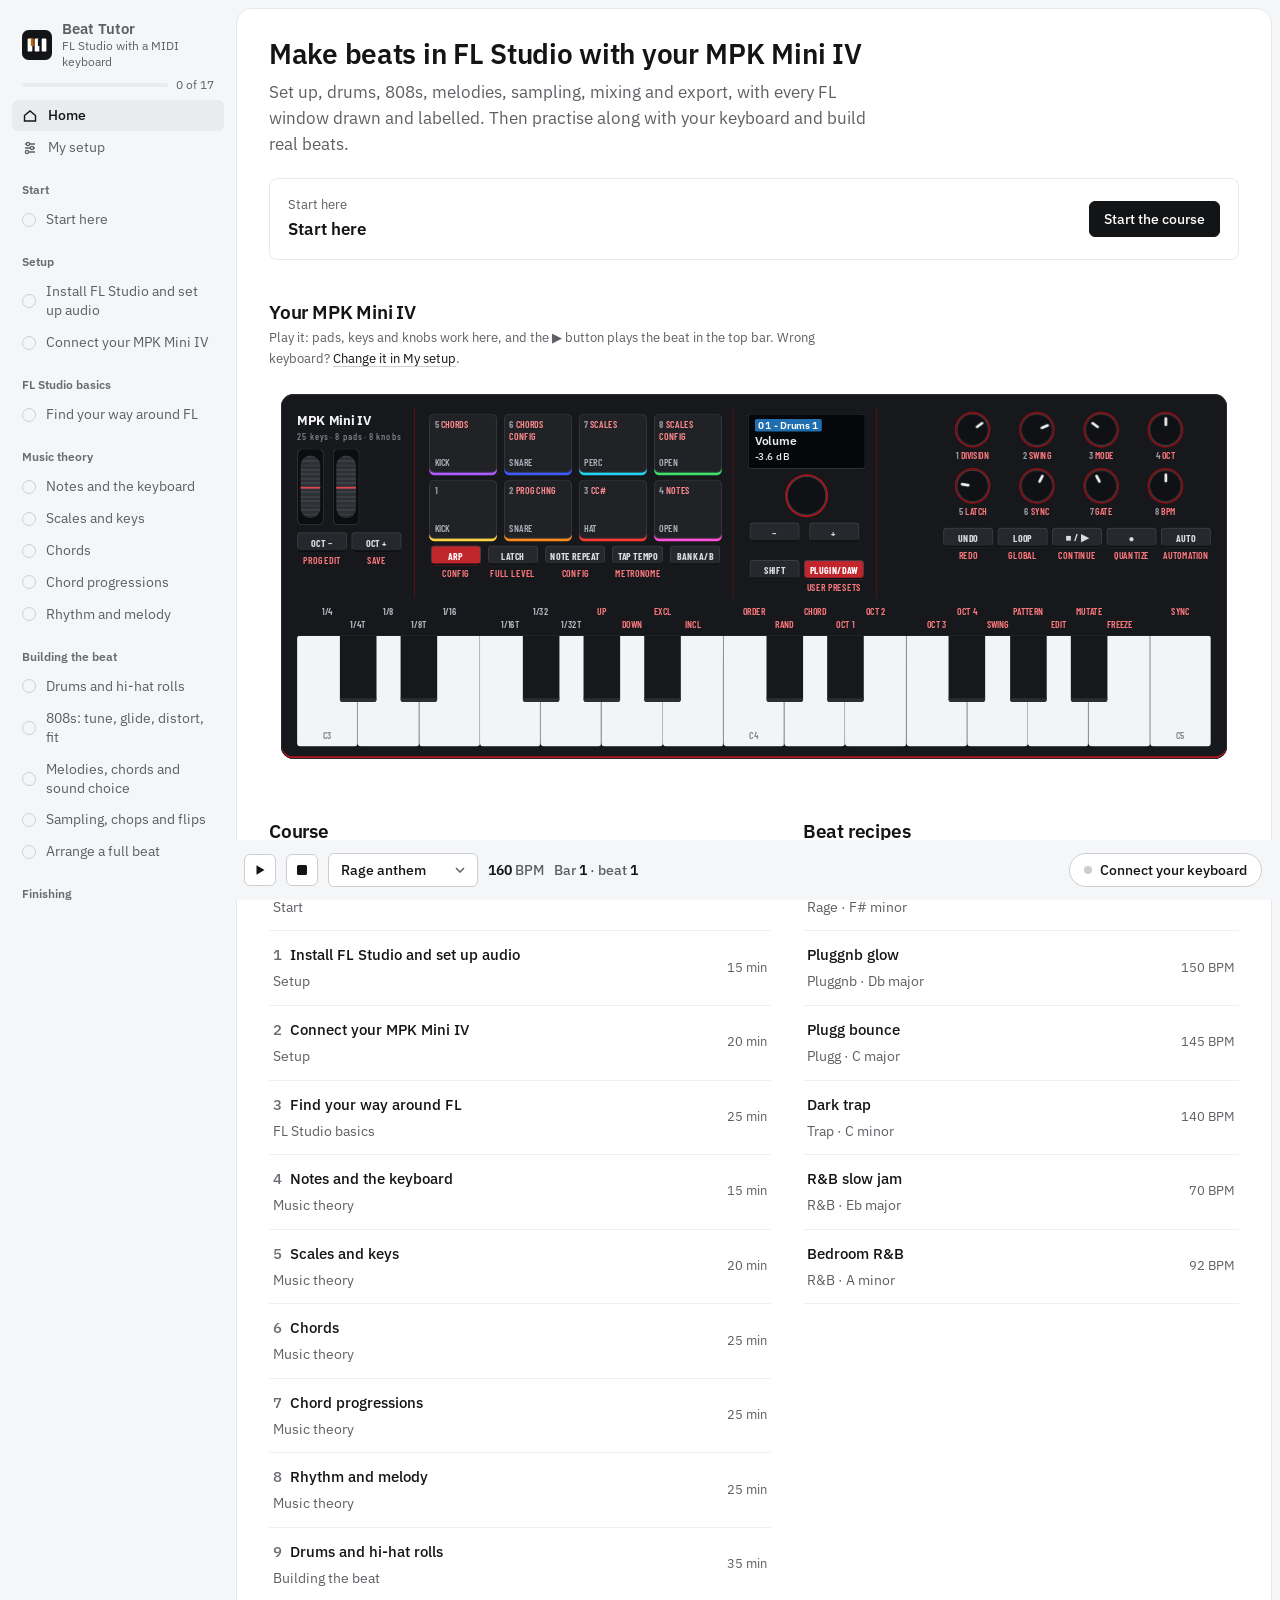
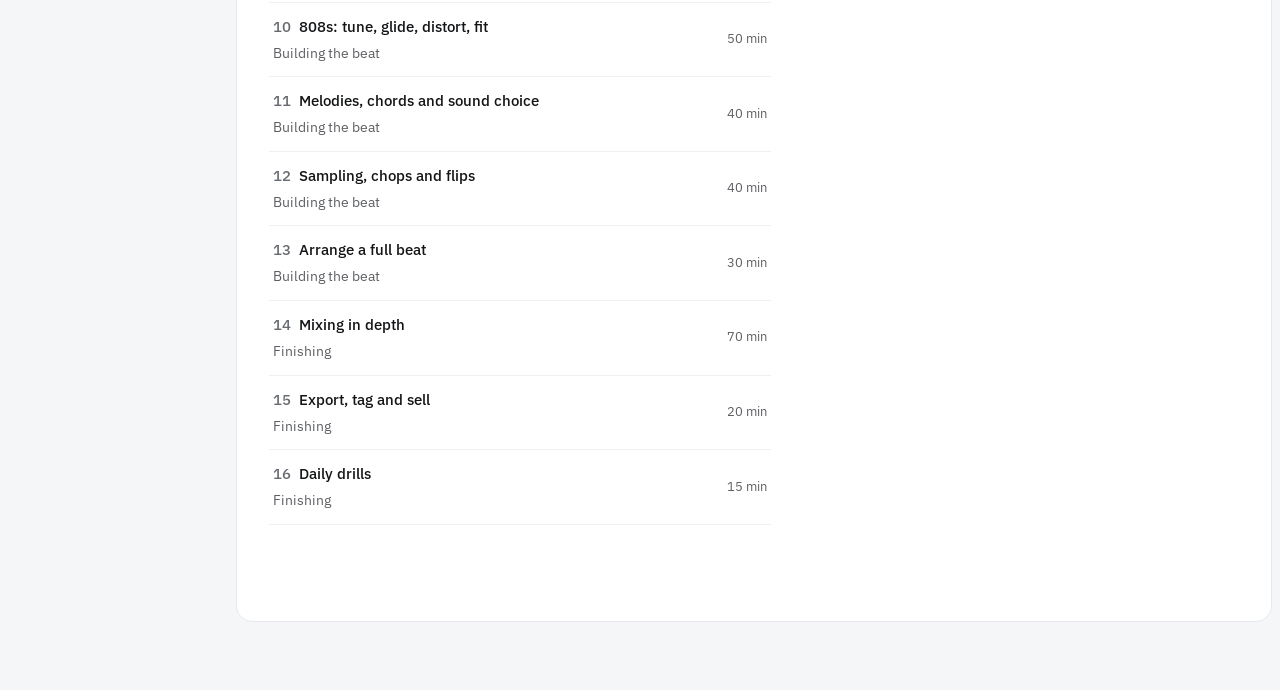
==== commit 00d9affb: "Practice mode, keyboard input, music theory unit, bottom player - Remove the SLAYR breakdowns, the s" ====
--- a/index.html
+++ b/index.html
@@ -46,10 +46,10 @@
 .tnum{font-variant-numeric:tabular-nums}
 
 /* ---------- frame ---------- */
-.frame{display:grid;grid-template-columns:var(--sidebar) minmax(0,1fr);grid-template-rows:48px minmax(0,1fr);min-height:100vh}
-.side{grid-row:1/3;position:sticky;top:0;height:100vh;overflow-y:auto;padding:14px 12px 32px max(12px,env(safe-area-inset-left,0px))}
+.frame{display:grid;grid-template-columns:var(--sidebar) minmax(0,1fr);grid-template-rows:minmax(0,1fr);min-height:100vh}
+.side{grid-row:1;position:sticky;top:0;height:100vh;overflow-y:auto;padding:14px 12px 32px max(12px,env(safe-area-inset-left,0px))}
 .top{grid-column:2;display:flex;align-items:center;gap:10px;padding:0 max(16px,env(safe-area-inset-right,0px)) 0 4px;position:sticky;top:0;z-index:20;background:var(--ground)}
-.sheet{grid-column:2;background:var(--surface);border:1px solid var(--border);border-radius:var(--radius-sheet);margin:0 var(--sheet-inset) var(--sheet-inset) 0;min-width:0}
+.sheet{grid-column:2;background:var(--surface);border:1px solid var(--border);border-radius:var(--radius-sheet);margin:var(--sheet-inset) var(--sheet-inset) 68px 0;min-width:0}
 .content{max-width:920px;margin:0 auto;padding-block:28px 96px;padding-left:max(var(--pad),env(safe-area-inset-left,0px));padding-right:max(var(--pad),env(safe-area-inset-right,0px))}
 .content.wide{max-width:1040px}
 .brand{display:flex;align-items:center;gap:10px;padding:4px 8px 16px;text-decoration:none}
@@ -341,8 +341,8 @@
 /* wheels / joystick / strips */
 .hw-wheels{display:flex;gap:10px}
 .hw-wheel{width:30px;height:86px;border-radius:6px;background:#0c0d0f;box-shadow:inset 0 0 0 1px #33363c;position:relative;overflow:hidden;cursor:ns-resize}
-.hw-wheel i{position:absolute;left:4px;right:4px;top:8px;bottom:8px;border-radius:12px;background:repeating-linear-gradient(0deg,#2d3035 0 3px,#3b3f45 3px 5px);transform:translateY(var(--wy,0px));transition:transform .18s}
-.hw-wheel b{position:absolute;left:4px;right:4px;top:50%;height:2px;background:#e0464c;transform:translateY(var(--wy,0px));transition:transform .18s}
+.hw-wheel i{position:absolute;left:4px;right:4px;top:8px;bottom:8px;border-radius:12px;background:repeating-linear-gradient(0deg,#2d3035 0 3px,#3b3f45 3px 5px);background-position:0 var(--wy,0px);transition:transform .18s}
+.hw-wheel b{position:absolute;left:4px;right:4px;top:50%;height:2px;background:#e0464c;transform:translateY(calc(var(--wy,0px) * .9));transition:transform .18s}
 .hw-joy{width:64px;height:64px;border-radius:50%;background:#0c0d0f;box-shadow:inset 0 0 0 1px #33363c;display:grid;place-items:center;cursor:grab}
 .hw-joy b{width:28px;height:28px;border-radius:50%;background:#3b3f45;box-shadow:inset 0 2px 0 #4d525a;transform:translate(var(--jx,0px),var(--jy,0px));transition:transform .15s}
 .hw-strips{display:flex;gap:8px}
@@ -414,6 +414,52 @@
 .prog-line i{display:block;height:100%;width:0;background:var(--hue);transition:width .3s}
 .inp{height:32px;width:96px;border:1px solid var(--control);border-radius:var(--radius-control);padding:0 10px;font:500 14px var(--font);color:var(--text);background:var(--surface)}
 .btn:disabled{opacity:.45;cursor:not-allowed;transform:none}
+/* bottom player */
+.player{position:fixed;left:var(--sidebar);right:0;bottom:0;z-index:30;display:flex;align-items:center;gap:10px;height:60px;padding:0 max(18px,env(safe-area-inset-right,0px)) env(safe-area-inset-bottom,0px) 8px;background:var(--ground)}
+.player .spacer{flex:1}
+.midi-pill{display:inline-flex;align-items:center;gap:8px;height:34px;padding:0 14px;border-radius:999px;border:1px solid var(--control);background:var(--surface);font:500 13.5px var(--font);color:var(--text);cursor:pointer;max-width:340px;white-space:nowrap;overflow:hidden;text-overflow:ellipsis;transition:border-color .15s,background .15s}
+.midi-pill:hover{border-color:var(--text)}
+.mp-dot{width:8px;height:8px;border-radius:50%;background:var(--control);flex:none;transition:background .2s}
+.midi-pill.on .mp-dot,.next.midi-pill.on::before{background:var(--positive)}
+.midi-pill.on{border-color:#a7dcbc}
+/* site dropdown */
+.dd2{position:relative;display:inline-block}
+.dd2-btn{display:inline-flex;align-items:center;justify-content:space-between;gap:10px;height:34px;min-width:150px;padding:0 12px;border-radius:var(--radius-control);border:1px solid var(--control);background:var(--surface);color:var(--text);font:500 14px var(--font);cursor:pointer;transition:border-color .12s}
+.dd2-btn:hover,.dd2.open .dd2-btn{border-color:var(--text)}
+.dd2-btn svg{color:var(--muted);transition:transform .15s}
+.dd2.open .dd2-btn svg{transform:rotate(180deg)}
+.dd2-list{position:absolute;top:calc(100% + 6px);left:0;min-width:100%;max-height:300px;overflow:auto;margin:0;padding:6px;list-style:none;background:var(--surface);border:1px solid var(--border);border-radius:10px;box-shadow:0 12px 32px rgba(19,20,22,.14);z-index:60;outline:none;animation:ddin .14s ease-out}
+.dd2.up .dd2-list,.dd2.up-only .dd2-list{top:auto;bottom:calc(100% + 6px)}
+@keyframes ddin{from{opacity:0;transform:translateY(-4px)}to{opacity:1;transform:none}}
+.dd2-list li{padding:7px 10px;border-radius:6px;font-size:14px;white-space:nowrap;cursor:pointer;margin:0;max-width:none}
+.dd2-list li.act{background:var(--active)}
+.dd2-list li[aria-selected="true"]{font-weight:600}
+.dd2-list li[aria-selected="true"]::after{content:"✓";float:right;margin-left:16px;color:var(--hue)}
+/* practice */
+.pr-canvas{display:block;width:100%;height:420px;border-radius:12px;margin-top:14px;background:#1d2024;touch-action:manipulation}
+.seg{display:inline-flex;border:1px solid var(--control);border-radius:var(--radius-control);overflow:hidden}
+.seg-b{border:0;background:var(--surface);padding:0 12px;height:34px;font:500 13.5px var(--font);cursor:pointer;color:var(--muted)}
+.seg-b+.seg-b{border-left:1px solid var(--control)}
+.seg-b.on{background:var(--text);color:#fff}
+.stars{display:inline-flex;gap:3px;vertical-align:middle}
+.stars i{width:13px;height:13px;background:var(--control);clip-path:polygon(50% 0,61% 35%,98% 35%,68% 57%,79% 91%,50% 70%,21% 91%,32% 57%,2% 35%,39% 35%)}
+.stars i.on{background:var(--hue)}
+.practice-card{margin-top:34px;padding:16px 18px;border-radius:var(--radius-card);background:var(--raised)}
+.practice-card .k{font-weight:600;margin-bottom:4px}
+.practice-card .lrow{border-bottom-color:var(--border)}
+.pr-res{display:grid;grid-template-columns:auto minmax(0,1fr);gap:24px;align-items:center;margin-top:14px;padding:16px 18px;border:1px solid var(--border);border-radius:var(--radius-card)}
+.pr-score{display:flex;flex-direction:column;gap:4px}
+.pr-score b{font-size:34px;font-weight:600;line-height:1}
+.next.midi-pill{display:grid;border-radius:var(--radius-card);height:auto;max-width:none;white-space:normal;cursor:default;font:inherit;padding:16px 18px;margin-top:18px}
+/* theory widgets */
+.kbw .w,.kbw .b{position:absolute}
+.kbw .nl{position:absolute;bottom:22px;left:0;right:0;text-align:center;font:700 11px var(--ui);color:#0b2a12;pointer-events:none}
+.kbw .b .nl{bottom:8px;color:#eafbea}
+.rgrid{display:grid;grid-template-columns:repeat(16,minmax(0,1fr));gap:4px;margin-top:14px}
+.rg{height:46px;border-radius:5px;border:1px solid var(--border);background:var(--raised);font:600 12px var(--font);color:var(--muted);cursor:pointer;transition:background .1s}
+.rg:nth-child(4n+1){border-color:var(--control)}
+.rg.on{background:var(--hue);border-color:var(--hue);color:#fff}
+.rg.now{outline:2px solid var(--text);outline-offset:1px}
 /* labs */
 .lab{border:1px solid var(--border);border-radius:var(--radius-card);padding:16px 18px;margin:22px 0;background:var(--surface)}
 .lab-head{display:flex;flex-wrap:wrap;gap:4px 12px;align-items:baseline;margin-bottom:12px}
@@ -450,6 +496,10 @@
   .side a{white-space:nowrap}
   .top{grid-column:1;padding:0 max(16px,env(safe-area-inset-right,0px)) 0 max(16px,env(safe-area-inset-left,0px));height:52px}
   .sheet{grid-column:1;margin:0;border-radius:14px 14px 0 0;border-bottom:0}
+  .player{left:0;padding-left:max(12px,env(safe-area-inset-left,0px));gap:6px}
+  .midi-pill{max-width:44px;padding:0 13px}
+  .midi-pill [data-midi-status]{display:none}
+  .dd2-btn{min-width:0}
   .content{--pad:18px;padding-top:22px}
   .split{grid-template-columns:1fr}
   .setrow{grid-template-columns:1fr;gap:10px}
@@ -471,18 +521,16 @@
     <div class="prog"><span class="bar"><i id="progBar"></i></span><span id="progTxt" class="tnum"></span></div>
     <nav id="nav"></nav>
   </aside>
-  <header class="top" role="toolbar" aria-label="Preview player">
-    <div class="tp">
-      <button class="icbtn" id="tPlay" aria-label="Play preview"><svg width="12" height="12" viewBox="0 0 12 12"><path d="M2.5 1.2v9.6L10.5 6z" fill="currentColor"/></svg></button>
-      <button class="icbtn" id="tStop" aria-label="Stop preview"><svg width="10" height="10" viewBox="0 0 10 10"><rect width="10" height="10" rx="1.5" fill="currentColor"/></svg></button>
-      <label class="small muted" for="tBeat" style="margin-left:4px">Beat</label>
-      <select class="sel" id="tBeat"></select>
-      <span class="readout" id="tBpm"></span>
-      <span class="readout pos" id="tPos">Bar <b>1</b> · beat <b>1</b></span>
-    </div>
+  <main class="sheet"><div class="content" id="view"></div></main>
+  <div class="player" role="region" aria-label="Beat player">
+    <button class="icbtn" id="tPlay" aria-label="Play the beat"><svg width="12" height="12" viewBox="0 0 12 12"><path d="M2.5 1.2v9.6L10.5 6z" fill="currentColor"/></svg></button>
+    <button class="icbtn" id="tStop" aria-label="Stop"><svg width="10" height="10" viewBox="0 0 10 10"><rect width="10" height="10" rx="1.5" fill="currentColor"/></svg></button>
+    <div id="tBeatDD"></div>
+    <span class="readout" id="tBpm"></span>
+    <span class="readout pos" id="tPos">Bar <b>1</b> · beat <b>1</b></span>
     <span class="spacer"></span>
-  </header>
-  <main class="sheet"><div class="content" id="view"></div></main>
+    <button class="midi-pill" data-midi-connect type="button"><span class="mp-dot" aria-hidden="true"></span><span data-midi-status>Connect your keyboard</span></button>
+  </div>
 </div>
 <div class="toast" id="toast" role="status" aria-live="polite"></div>
 <script>
@@ -577,22 +625,22 @@
  {id:'edison',n:'Edison',src:'stock',ed:'producer',t:'Audio editor',u:'Record, trim, reverse and clean audio.'},
  {id:'slicex',n:'Slicex',src:'stock',ed:'producer',t:'Sampler',u:'Better chopping than Fruity Slicer.'},
  {id:'sytrus',n:'Sytrus',src:'stock',ed:'producer',t:'Synth',u:'Deep FM synth with many bell and pluck presets.'},
- {id:'harmless',n:'Harmless',src:'stock',ed:'producer',t:'Synth',u:'Easy to tweak. Good pads and plucks.'},
- {id:'transistor',n:'Transistor Bass',src:'stock',ed:'producer',t:'Bass synth',u:'Acid-style bass with slides.'},
+ {id:'harmless',n:'Harmless',src:'stock',ed:'signature',t:'Synth',u:'Easy to tweak. Good pads and plucks.'},
+ {id:'transistor',n:'Transistor Bass',src:'stock',ed:'all',t:'Bass synth',u:'Acid-style bass with slides.'},
  {id:'maximus',n:'Maximus',src:'stock',ed:'producer',t:'Multiband comp',u:'Master loudness and low-end control.'},
- {id:'vchorus',n:'Vintage Chorus',src:'stock',ed:'producer',t:'Chorus',u:'Thickens keys and R&B guitars.'},
- {id:'pitcher',n:'Pitcher',src:'stock',ed:'producer',t:'Pitch correction',u:'Auto-tune style tuning for vocals or chops.'},
+ {id:'vchorus',n:'Vintage Chorus',src:'stock',ed:'signature',t:'Chorus',u:'Thickens keys and R&B guitars.'},
+ {id:'pitcher',n:'Pitcher',src:'stock',ed:'signature',t:'Pitch correction',u:'Auto-tune style tuning for vocals or chops.'},
  {id:'grossbeat',n:'Gross Beat',src:'stock',ed:'signature',t:'Time / volume FX',u:'Half-time, tape stops, stutters. Huge in rage and trap.'},
  {id:'newtone',n:'NewTone',src:'stock',ed:'signature',t:'Pitch editor',u:'Note editing on audio.'},
  {id:'harmor',n:'Harmor',src:'stock',ed:'all',t:'Synth',u:'Additive / resynthesis synth. Huge leads and pads.'},
  {id:'sawer',n:'Sawer',src:'stock',ed:'all',t:'Synth',u:'Vintage synth. Fat detuned saws for rage.'},
  {id:'vital',n:'Vital',src:'free',t:'Synth',url:'https://vital.audio',u:'Free wavetable synth with huge supersaws. The top free pick for rage and plugg leads.'},
- {id:'labs',n:'Spitfire LABS',src:'free',t:'Instruments',url:'https://labs.spitfireaudio.com',u:'Free soft piano, strings, choirs, guitars.'},
+ {id:'labs',n:'Splice INSTRUMENT (formerly Spitfire LABS)',src:'free',t:'Instruments',url:'https://splice.com/instrument',u:'Needs a free Splice account. Free soft piano, strings, choirs, guitars.'},
  {id:'decent',n:'Decent Sampler',src:'free',t:'Sampler',url:'https://www.decentsamples.com/product/decent-sampler-plugin/',u:'Player for thousands of free libraries (Rhodes, guitars) on Pianobook.'},
  {id:'surge',n:'Surge XT',src:'free',t:'Synth',url:'https://surge-synthesizer.github.io',u:'Open-source synth with thousands of presets.'},
  {id:'dexed',n:'Dexed',src:'free',t:'FM synth',url:'https://asb2m10.github.io/dexed/',u:'DX7 clone. Classic electric pianos and plugg bells.'},
  {id:'tal',n:'TAL-NoiseMaker',src:'free',t:'Synth',url:'https://tal-software.com/products/tal-noisemaker',u:'Light analog-style synth for plucks and pads.'},
- {id:'ample',n:'Ample Guitar M Lite II',src:'free',t:'Guitar',url:'https://www.amplesound.net',u:'Free acoustic guitar for R&B chords.'},
+ {id:'ample',n:'Ample Guitar M Lite',src:'free',t:'Guitar',url:'https://www.amplesound.net',u:'Free acoustic guitar for R&B chords.'},
  {id:'supermassive',n:'Valhalla Supermassive',src:'free',t:'Reverb / delay',url:'https://valhalladsp.com/shop/reverb/valhalla-supermassive/',u:'Huge washy reverbs. Instant atmosphere.'},
  {id:'ott',n:'Xfer OTT',src:'free',t:'Multiband comp',url:'https://xferrecords.com/freeware',u:'Makes synths bright and in-your-face. Rage leads love it.'},
  {id:'khe',n:'Kilohearts Essentials',src:'free',t:'FX bundle',url:'https://kilohearts.com/products/kilohearts_essentials',u:'Free distortion, bitcrush, chorus, filters.'},
@@ -747,7 +795,7 @@
 const seq={on:false,step:0,next:0,timer:null,last:null,layers:{drums:true,chords:true,arp:true,bass:true}};
 const levels={};
 function syncBtns(){$('#tPlay').classList.toggle('on',seq.on);$$('.hw-btn[data-b="play"]').forEach(x=>x.classList.toggle('on',seq.on));const pb=$('#playBtn');if(pb)pb.textContent=seq.on?'■ Stop':'▶ Play';const hp=$('#homePlay');if(hp)hp.textContent=(seq.on?'■ Stop ':'▶ Hear ')+cur.name}
-function setBeat(id){if(seq.on)stopSeq();cur=JSON.parse(JSON.stringify(RMAP[id]));store.set('beat',id);$('#tBeat').value=id;$('#tBpm').innerHTML=`<b>${cur.bpm}</b> BPM`}
+function setBeat(id){if(seq.on)stopSeq();cur=JSON.parse(JSON.stringify(RMAP[id]));store.set('beat',id);ddSet('tBeat',id);$('#tBpm').innerHTML=`<b>${cur.bpm}</b> BPM`}
 function startSeq(){audio();clearInterval(seq.timer);seq.on=true;seq.step=0;seq.next=ctx.currentTime+.08;seq.last=null;seq.timer=setInterval(tick,25);document.body.classList.add('playing');syncBtns()}
 function stopSeq(){seq.on=false;clearInterval(seq.timer);document.body.classList.remove('playing');$$('.st.now').forEach(e=>e.classList.remove('now'));$$('.pr-note.hot').forEach(e=>e.classList.remove('hot'));$('#tPos').innerHTML='Bar <b>1</b> · beat <b>1</b>';litChord([]);syncBtns()}
 function tick(){const r=cur,sd=60/r.bpm/4,total=r.chords.length*16;while(seq.next<ctx.currentTime+.12){const s=seq.step%total,bar=Math.floor(s/16),i=s%16,t=seq.next+(i%2?r.swing*sd*.5:0);
@@ -806,7 +854,7 @@
  const nh=notes.map((n,k)=>{const w=Math.max(4,n.l*stepW-1);return `<div class="pr-note ${n.slide?'slide':''}" data-s="${n.s}" data-l="${n.l}" style="left:${(n.s*stepW+.5).toFixed(1)}px;width:${w.toFixed(1)}px;top:${(hi-n.m)*rh+1}px;height:${rh-2}px"${k===(o.coNote??-1)?co(c,'note'):''}>${w>=30&&rh>=12?`<span>${flName(n.m)}</span>`:''}</div>`}).join('');
  const vel=notes.map(n=>`<i style="left:${(n.s*stepW+1).toFixed(1)}px;height:${Math.round(n.v*100)}%"></i>`).join('');
  const ruler=Array.from({length:bars},(_,i)=>`<span style="left:${i*16*stepW}px">${(o.barStart||1)+i}</span>`).join('');
- const tools=`<div class="pr-tools"><span class="pr-title">${o.title||'Piano roll'}</span>${[['P','Draw (P)','draw'],['B','Paint (B)','paint'],['D','Delete (D)','del'],['T','Mute (T)',''],['C','Slice (C)','slice'],['E','Select (E)','select'],['Z','Zoom (Z)','']].map(([g,n,k])=>`<span class="fl-b" title="${n}"${co(c,k)}>${g}</span>`).join('')}<span class="fl-b" style="margin-left:8px"${co(c,'snap')}>Snap: ${o.snap||'Step'}</span><span class="fl-b"${co(c,'stamp')}>Stamp ▾</span><span class="fl-b" style="margin-left:auto"${co(c,'menu')}>Tools ▾</span><span class="fl-b"${co(c,'ghost')}>Ghost notes</span></div>`;
+ const tools=`<div class="pr-tools"><span class="pr-title">${o.title||'Piano roll'}</span>${[['P','Draw (P)','draw'],['B','Paint (B)','paint'],['D','Delete (D)','del'],['T','Mute (T)',''],['C','Slice (C)','slice'],['E','Select (E)','select'],['Z','Zoom (Z)','']].map(([g,n,k])=>`<span class="fl-b" title="${n}"${co(c,k)}>${g}</span>`).join('')}<span class="fl-b" style="margin-left:8px"${co(c,'snap')}>Snap: ${o.snap||'Step'}</span><span class="fl-b"${co(c,'stamp')}>Stamp ▾</span><span class="fl-b" style="margin-left:auto"${co(c,'menu')}>Tools ▾</span><span class="fl-b"${co(c,'ghost')}>View ▾</span></div>`;
  return win(`Piano roll - ${o.channel||'Channel'}`,`<div class="pr" ${o.live?'data-live':''} data-steps="${steps}">${tools}<div class="pr-body" style="grid-template-columns:${KW}px ${gw}px"><div class="pr-corner"></div><div class="pr-ruler">${ruler}</div><div class="pr-keys" style="height:${H}px"${co(c,'keys')}>${keys.join('')}</div><div class="pr-grid" style="height:${H}px"${co(c,'grid')}>${grid.join('')}<div class="pr-lines">${vlines.join('')}</div>${nh}<div class="pr-ph"></div></div><div class="pr-vlabel">Velocity</div><div class="pr-vel"${co(c,'vel')}>${vel}</div></div></div>`,{w:W,pad:0})}
 const ARR=[['Intro',0,8],['Hook',8,16],['Verse 1',24,16],['Hook',40,16],['Verse 2',56,16],['Hook',72,16],['Outro',88,8]];
 function playlist(o={}){const c=o.co||{};const bars=96,W=o.w||860,lw=W-110-2,bw=lw/bars;
@@ -840,14 +888,14 @@
 <div class="dlg-sec">Buffer</div><div class="dlg-row"><span>Buffer length</span><span class="slider" style="--x:28%"${co(c,'buffer')}><b></b></span><span style="color:var(--accent);font-weight:700">256 smp (5.8 ms)</span></div>
 <div class="dlg-row"><span class="cb"><i></i>Triple buffer</span><span class="cb on"><i></i>Safe overloads</span></div>`,{w:o.w||560})}
 function menuLink(o={}){const c=o.co||{};return `<div class="fl" data-ui style="display:flex;gap:16px;align-items:flex-start"><div class="flw" style="padding:14px;display:grid;place-items:center;gap:6px"><span class="knob" style="width:40px;height:40px;--r:60deg"${co(c,'knob')}></span><span style="font-weight:700">CUTOFF</span><span style="color:#9aa3ad">right-click</span></div><div class="menu"${co(c,'menu')}><div>Edit events</div><div>Edit events in new window</div><div>Init song with this position</div><hr><div>Create automation clip</div><div class="hl"${co(c,'link')}>Link to controller...</div><hr><div>Copy value</div><div>Paste value</div><div>Reset</div></div><div class="flw" style="padding:10px;width:250px"${co(c,'dlg')}><div style="font-weight:700;margin-bottom:6px">Remote control settings</div><div style="color:#9aa3ad">Move a control on your keyboard…</div><div style="margin-top:8px">Ctrl <b style="color:var(--accent)">#71</b> · Channel 1</div><div class="dlg-row"><span class="cb on"><i></i>Auto detect</span><span class="fl-b" style="margin-left:auto;padding:0 10px"${co(c,'accept')}>Accept</span></div></div></div>`}
-function menuRec(o={}){const c=o.co||{};return `<div data-ui style="display:flex;flex-direction:column;gap:12px">${toolbar({transport:1,metro:2},{rec:true,hint:'Record: press R or click the record button'})}<div class="fl menu" style="width:440px;margin-left:160px"${co(c,'menu')}><div style="font-weight:700;color:#fff">What would you like to record?</div><hr><div>Audio, into the Edison audio editor / recorder</div><div>Audio, into the playlist as an audio clip</div><div class="hl"${co(c,'notes')}>Notes and automation</div><div>Everything</div></div></div>`}
-function chSettings(o={}){const c=o.co||{};return win('Channel settings - 808',`<div style="display:flex;gap:4px;margin-bottom:8px"><span class="fl-b">SMP</span><span class="fl-b"${co(c,'ins')}>INS</span><span class="fl-b">MISC</span><span class="fl-b lit"${co(c,'func')}>FUNC</span></div>
+function menuRec(o={}){const c=o.co||{};return `<div data-ui style="display:flex;flex-direction:column;gap:12px">${toolbar({transport:1,metro:2},{rec:true,hint:'Record: press R or click the record button'})}<div class="fl menu" style="width:440px;margin-left:160px"${co(c,'menu')}><div style="font-weight:700;color:#fff">What would you like to record?</div><hr><div>Audio, into the Edison audio editor / recorder</div><div>Audio, into the playlist as an audio clip</div><div class="hl"${co(c,'notes')}>✓ Notes</div><div class="hl" style="margin-top:2px">✓ Automation</div><div>Audio</div></div></div>`}
+function chSettings(o={}){const c=o.co||{};return win('Channel settings - 808',`<div style="display:flex;gap:4px;margin-bottom:8px"><span class="fl-b">SMP</span><span class="fl-b"${co(c,'ins')}>INS</span><span class="fl-b lit"${co(c,'func')}>MISC</span></div>
 <div class="dlg-sec">Polyphony</div><div class="dlg-row"><span class="cb on"${co(c,'mono')}><i></i>Mono</span><span class="cb on"${co(c,'porta')}><i></i>Porta</span><span style="margin-left:14px">Slide</span><span class="knob" style="--r:-40deg"${co(c,'slide')}></span><span>Max <b>1</b></span></div>
 <div class="dlg-sec">Root note</div><div class="dlg-row" style="gap:1px"${co(c,'root')}>${Array.from({length:24},(_,i)=>`<span style="width:14px;height:34px;border-radius:0 0 3px 3px;background:${i===6?'var(--accent)':isBlack(i)?'#222':'#e9ecef'}"></span>`).join('')}<span style="margin-left:8px;color:var(--accent);font-weight:700">Root: F#5</span></div>`,{w:o.w||480})}
-function dlgExport(o={}){const c=o.co||{};return win('Rendering - beatname_160bpm_F#m',`<div class="dlg-sec">Project type</div><div class="dlg-row"${co(c,'mode')}><span class="cb"><i></i>Pattern</span><span class="cb on"><i></i>Full song</span><span style="margin-left:14px">Tail</span><span class="dd"${co(c,'tail')}>Leave remainder</span></div>
+function dlgExport(o={}){const c=o.co||{};return win('Rendering - beatname_160bpm_F#m',`<div class="dlg-sec">Project type</div><div class="dlg-row"${co(c,'mode')}><span class="cb"><i></i>Pattern</span><span class="cb on"><i></i>Song</span><span style="margin-left:14px">Tail</span><span class="dd"${co(c,'tail')}>Leave remainder</span></div>
 <div class="dlg-sec">Output format</div><div class="dlg-row"${co(c,'fmt')}><span class="cb on"><i></i>WAV</span><span class="cb on"><i></i>MP3</span><span class="cb"><i></i>OGG</span><span class="cb"><i></i>FLAC</span><span class="cb"><i></i>MIDI</span></div>
 <div class="dlg-row"><span>WAV bit depth</span><span class="dd" style="min-width:110px">24Bit int</span><span>MP3 bitrate</span><span class="dd" style="min-width:90px">320 kbps</span></div>
-<div class="dlg-sec">Miscellaneous</div><div class="dlg-row"><span class="cb on"${co(c,'split')}><i></i>Split mixer tracks</span><span class="cb"><i></i>Save cue markers</span></div>
+<div class="dlg-sec">Miscellaneous</div><div class="dlg-row"><span class="cb on"${co(c,'split')}><i></i>Split mixer tracks</span><span class="cb"><i></i>Save playlist markers</span></div>
 <div class="dlg-row" style="justify-content:flex-end"><span class="fl-b lit" style="padding:0 18px;height:28px"${co(c,'start')}>Start</span></div>`,{w:o.w||560})}
 
 /* ================= hardware drawings ================= */
@@ -925,8 +973,8 @@
  return win('Fruity Parametric EQ 2 - '+(o.track||'Chords'),`<div style="background:#1d2024;border-radius:4px;position:relative"${co(c,'graph')}><svg width="${W}" height="${H}" viewBox="0 0 ${W} ${H}" style="display:block">${grid}<line x1="0" x2="${W}" y1="${H/2}" y2="${H/2}" stroke="#555c66"/><polyline points="${eqCurve(W,H,bands)}" fill="none" stroke="#ffb066" stroke-width="2.5"/>${dots}</svg></div>
 <div style="display:flex;gap:6px;margin-top:8px;align-items:center">${[1,2,3,4,5,6,7].map(n=>`<span class="fl-b ${bands.some(b=>b.n===n)?'lit':''}" style="min-width:34px"${n===1?co(c,'band'):''}>${n}</span>`).join('')}<span style="margin-left:12px;color:#9aa3ad"${co(c,'type')}>Band 1 type: <b style="color:#fff">High pass</b></span><span style="margin-left:auto;display:flex;gap:6px;align-items:center;color:#9aa3ad"${co(c,'out')}>Output <span class="knob" style="--r:0deg"></span></span></div>`,{w:o.w||660})}
 function limiterMock(o={}){const c=o.co||{};const kn=(l,r,k)=>`<span style="display:flex;flex-direction:column;align-items:center;gap:4px"${co(c,k)}><span class="knob" style="width:30px;height:30px;--r:${r}deg"></span><span style="color:#c9ced5;font-weight:700">${l}</span></span>`;
- return win('Fruity Limiter - 808',`<div style="display:flex;gap:4px;margin-bottom:10px"><span class="fl-b">LIMIT</span><span class="fl-b lit"${co(c,'mode')}>COMP</span><span class="fl-b">NOISE GATE</span></div>
-<div style="display:flex;gap:16px;align-items:flex-start"><div style="display:flex;gap:16px">${kn('THRES',-60,'thres')}${kn('RATIO',70,'ratio')}${kn('KNEE',-90,'')}${kn('ATT',-120,'att')}${kn('REL',-30,'rel')}</div>
+ return win('Fruity Limiter - 808',`<div style="display:flex;gap:4px;margin-bottom:10px"><span class="fl-b">LIMIT</span><span class="fl-b lit"${co(c,'mode')}>COMP</span></div>
+<div style="display:flex;gap:16px;align-items:flex-start"><div style="display:flex;gap:16px">${kn('THRESH',-60,'thres')}${kn('RATIO',70,'ratio')}${kn('KNEE',-90,'')}${kn('ATT',-120,'att')}${kn('REL',-30,'rel')}</div>
 <div style="margin-left:auto;display:flex;flex-direction:column;gap:6px;align-items:flex-end"><span style="color:#9aa3ad">SIDECHAIN</span><span class="dd" style="min-width:70px"${co(c,'sc')}>1 (Kick)</span></div></div>
 <div style="margin-top:10px;background:#1d2024;border-radius:4px;padding:6px"${co(c,'gr')}><svg width="560" height="56" viewBox="0 0 560 56" style="display:block">${Array.from({length:8},(_,i)=>`<path d="M${i*70} 6 L${i*70+4} 44 L${i*70+40} 8 L${i*70+70} 6" fill="none" stroke="#ff6b6b" stroke-width="2"/>`).join('')}<text x="4" y="54" fill="#9aa3ad" font-family="Barlow Condensed,sans-serif" font-size="12">gain reduction: the 808 dips each time the kick hits</text></svg></div>`,{w:o.w||600})}
 function fastDistMock(o={}){const c=o.co||{};const kn=(l,r,k)=>`<span style="display:flex;flex-direction:column;align-items:center;gap:4px"${co(c,k)}><span class="knob" style="width:34px;height:34px;--r:${r}deg"></span><span style="color:#c9ced5;font-weight:700">${l}</span></span>`;
@@ -989,6 +1037,126 @@
 function bindLabs(){bindLab808();bindMixLab();if($('canvas.spec'))startSpec()}
 function delayTable(bpm){const q=60000/bpm;const rows=[['1/4 note',q],['1/8 note',q/2],['Dotted 1/8',q*.75],['1/8 triplet',q/3],['1/16 note',q/4],['1 bar',q*4]];return `<div class="tablewrap"><table><thead><tr><th>Note value at ${bpm} BPM</th><th class="num">Milliseconds</th><th>Use it for</th></tr></thead><tbody>${rows.map(([n,ms],i)=>`<tr><td>${n}</td><td class="num">${ms.toFixed(0)} ms</td><td class="muted">${['Slow echoes on a lead, delay throws on vocals','The standard echo for bells and plucks','Bouncy echoes that fill gaps','Rolling, swung echoes','Short slap on snares and claps','Reverb decay that clears before the next bar'][i]}</td></tr>`).join('')}</tbody></table></div>`}
 
+/* ================= site dropdown (listbox) =================
+   Button + popover list, keyboard accessible: Enter/Space/Arrow opens, arrows move, Enter selects, Esc closes. */
+const DDH={};
+function ddHtml(id,opts,cls=''){const s=opts.find(o=>o.sel)||opts[0];return `<div class="dd2 ${cls}" data-dd="${id}" data-v="${s.v}"><button type="button" class="dd2-btn" id="dd-${id}" aria-haspopup="listbox" aria-expanded="false"><span class="dd2-l">${s.l}</span><svg width="10" height="6" viewBox="0 0 10 6" aria-hidden="true"><path d="M1 1l4 4 4-4" fill="none" stroke="currentColor" stroke-width="1.5"/></svg></button><ul class="dd2-list" role="listbox" aria-labelledby="dd-${id}" tabindex="-1" hidden>${opts.map((o,i)=>`<li role="option" id="dd-${id}-${i}" data-v="${o.v}" aria-selected="${o===s}">${o.l}</li>`).join('')}</ul></div>`}
+const ddEl=id=>document.querySelector(`[data-dd="${id}"]`);
+function ddVal(id){return ddEl(id)?.dataset.v}
+function ddOn(id,f){DDH[id]=f}
+function ddSet(id,v,fire){const el=ddEl(id);if(!el)return;const li=el.querySelector(`li[data-v="${CSS.escape(String(v))}"]`);if(!li)return;el.dataset.v=String(v);el.querySelector('.dd2-l').textContent=li.textContent;$$('li',el).forEach(x=>x.setAttribute('aria-selected',x===li));if(fire&&DDH[id])DDH[id](String(v))}
+function ddClose(el,focus){if(!el)return;const list=el.querySelector('.dd2-list'),btn=el.querySelector('.dd2-btn');list.hidden=true;btn.setAttribute('aria-expanded','false');el.classList.remove('open');if(focus)btn.focus()}
+function ddOpen(el){$$('.dd2.open').forEach(o=>o!==el&&ddClose(o));const list=el.querySelector('.dd2-list'),btn=el.querySelector('.dd2-btn');list.hidden=false;btn.setAttribute('aria-expanded','true');el.classList.add('open');
+ const r=btn.getBoundingClientRect();el.classList.toggle('up',window.innerHeight-r.bottom<Math.min(320,list.scrollHeight+16)&&r.top>window.innerHeight/2);
+ const cur=list.querySelector('[aria-selected="true"]')||list.querySelector('li');ddFocus(el,cur);list.focus({preventScroll:true});cur&&cur.scrollIntoView({block:'nearest'})}
+function ddFocus(el,li){$$('li',el).forEach(x=>x.classList.toggle('act',x===li));if(li){el.querySelector('.dd2-list').setAttribute('aria-activedescendant',li.id);li.scrollIntoView({block:'nearest'})}}
+document.addEventListener('click',e=>{const btn=e.target.closest('.dd2-btn');const li=e.target.closest('.dd2-list li');const el=e.target.closest('.dd2');
+ if(btn){const d=btn.closest('.dd2');d.classList.contains('open')?ddClose(d):ddOpen(d);return}
+ if(li&&el){ddSet(el.dataset.dd,li.dataset.v,true);ddClose(el,true);return}
+ $$('.dd2.open').forEach(o=>ddClose(o))});
+document.addEventListener('keydown',e=>{const el=e.target.closest&&e.target.closest('.dd2');if(!el)return;const open=el.classList.contains('open');const items=$$('li',el);const act=el.querySelector('li.act');const i=items.indexOf(act);
+ if(!open&&e.target.classList.contains('dd2-btn')&&['ArrowDown','ArrowUp'].includes(e.key)){e.preventDefault();ddOpen(el);return}
+ if(!open)return;
+ if(e.key==='ArrowDown'){e.preventDefault();ddFocus(el,items[Math.min(items.length-1,i+1)])}else if(e.key==='ArrowUp'){e.preventDefault();ddFocus(el,items[Math.max(0,i-1)])}
+ else if(e.key==='Home'){e.preventDefault();ddFocus(el,items[0])}else if(e.key==='End'){e.preventDefault();ddFocus(el,items[items.length-1])}
+ else if(e.key==='Enter'||e.key===' '){e.preventDefault();if(act){ddSet(el.dataset.dd,act.dataset.v,true)}ddClose(el,true)}
+ else if(e.key==='Escape'||e.key==='Tab'){if(e.key==='Escape')e.preventDefault();ddClose(el,e.key==='Escape')}
+ else if(e.key.length===1){const k=e.key.toLowerCase();const hit=items.find((x,j)=>j>i&&x.textContent.toLowerCase().startsWith(k))||items.find(x=>x.textContent.toLowerCase().startsWith(k));if(hit)ddFocus(el,hit)}},true);
+document.addEventListener('click',e=>{const b=e.target.closest('[data-midi-connect]');if(b){e.preventDefault();midiConnect()}});
+
+/* ================= MIDI keyboard input (Web MIDI) =================
+   Chrome, Edge and Opera support Web MIDI; Safari does not. Input is routed to: the practice engine when it is
+   listening, otherwise straight to sound (keys -> synth, pads -> drums) and to the drawings on screen. */
+const MIDI={access:null,inputs:[],state:'off',listeners:new Set(),ccMap:store.get('ccMap',{}),down:new Set()};
+const midiSupported=()=>!!navigator.requestMIDIAccess;
+function midiStatusText(){if(!midiSupported())return'Keyboard input needs Chrome or Edge';if(MIDI.state==='on'&&MIDI.inputs.length)return MIDI.inputs.map(i=>i.name).join(', ');if(MIDI.state==='on')return'No keyboard found. Plug it in';if(MIDI.state==='denied')return'Keyboard access was blocked';return'Connect your keyboard'}
+function midiUI(){$$('[data-midi-status]').forEach(el=>{el.textContent=midiStatusText();el.closest('.midi-pill')?.classList.toggle('on',MIDI.state==='on'&&MIDI.inputs.length>0)})}
+async function midiConnect(){if(!midiSupported()){toast('Use Chrome or Edge to play along with your keyboard');midiUI();return}
+ try{MIDI.access=await navigator.requestMIDIAccess({sysex:false});MIDI.state='on';const bind=()=>{MIDI.inputs=[...MIDI.access.inputs.values()];MIDI.inputs.forEach(i=>i.onmidimessage=midiMessage);midiUI()};bind();MIDI.access.onstatechange=bind;
+  toast(MIDI.inputs.length?'Connected: '+MIDI.inputs.map(i=>i.name).join(', '):'Allowed. Plug in your keyboard')}catch(e){MIDI.state='denied';midiUI();toast('Keyboard access was blocked. Allow MIDI for this site in the browser settings')}}
+/* pads: MIDI channel 10, or notes 36-51 sent by a pad bank, map to drum lanes */
+const PAD_LANES=['Kick','Snare','Hat','Open','Kick','Snare','Perc','Open','Kick','Snare','Hat','Open','Perc','Hat','Snare','Kick'];
+const isPadMsg=(ch,note)=>ch===9||(prof.kb!=='big'&&note>=36&&note<=51&&MIDI.padMode);
+MIDI.padMode=false;
+function midiMessage(e){const [st,a,b]=e.data;const type=st&0xf0,ch=st&0x0f;
+ if(type===0x90&&b>0)return inputNote({note:a,vel:b/127,ch,src:'midi',pad:isPadMsg(ch,a)});
+ if(type===0x80||(type===0x90&&b===0))return inputNoteOff({note:a,ch,src:'midi',pad:isPadMsg(ch,a)});
+ if(type===0xb0)return inputCC(a,b/127);
+ if(type===0xe0){const v=((b<<7)|a)/8192-1;$$('.hw-wheel[data-w="pitch"],.hw-strip[data-w="pitch"]').forEach(w=>w.style.setProperty('--wy',(-v*24)+'px'));$$('.hw-joy').forEach(j=>j.style.setProperty('--jx',(v*14)+'px'))}}
+function inputNote(n){for(const l of MIDI.listeners)if(l.onNote&&l.onNote(n)===true)return;MIDI.down.add(n.note);audio();
+ if(n.pad){const lane=PAD_LANES[(n.note-36+160)%16]||'Kick';DR[lane](ctx.currentTime,.5+.5*n.vel);$$(`.hw-pad[data-lane="${lane}"]`).slice(0,1).forEach(x=>{x.classList.add('lit');setTimeout(()=>x.classList.remove('lit'),110)})}
+ else{tone(ctx.currentTime+.005,n.note,.9,cur.timbre==='saw'?'saw':'keys',.6+.6*n.vel,'Melody');$$(`.hw-keys [data-m="${n.note}"],.qk[data-m="${n.note}"],.pr-k[data-m="${n.note}"]`).forEach(k=>k.classList.add('hit'))}}
+function inputNoteOff(n){MIDI.down.delete(n.note);for(const l of MIDI.listeners)if(l.onNoteOff&&l.onNoteOff(n)===true)return;$$(`.hw-keys [data-m="${n.note}"],.qk[data-m="${n.note}"],.pr-k[data-m="${n.note}"]`).forEach(k=>k.classList.remove('hit'))}
+/* knobs: the first eight CC numbers a controller sends become knobs 1-8 (learned, saved) */
+function inputCC(cc,v){if(cc===64)return;let idx=MIDI.ccMap[cc];if(idx==null){const used=Object.values(MIDI.ccMap);for(let i=0;i<8;i++)if(!used.includes(i)){idx=i;break}if(idx==null)return;MIDI.ccMap[cc]=idx;store.set('ccMap',MIDI.ccMap)}
+ hw.knobs[idx]=v;$$(`.hw-kn[data-k="${idx}"] i`).forEach(x=>x.style.setProperty('--r',(-135+v*270)+'deg'));if(idx===0){hw.vol=v;if(master)master.gain.value=v}if(idx===1){setCut(200*Math.pow(60,v))}}
+/* computer keyboard as a fallback instrument everywhere (when not typing in a field) */
+const QWERTY_PADS={a:0,s:1,d:2,f:3,g:4,h:5,j:6,k:7};
+
+/* ================= music theory unit (interactive) ================= */
+const kbWidget=(id,start=48,count=25)=>fit(`<div class="hw" data-ui style="width:880px;padding:12px"><div class="hw-keys kbw" id="${id}" style="margin:0">${keysHtml(start,count,true)}</div></div>`,880);
+function kbShow(id,ms,labels){const el=document.getElementById(id);if(!el)return;$$('[data-m]',el).forEach(k=>{const m=+k.dataset.m;k.classList.toggle('hit',ms.includes(m));const old=k.querySelector('.nl');if(old)old.remove();if(labels&&ms.includes(m)){const s=document.createElement('span');s.className='nl';s.textContent=typeof labels==='function'?labels(m):NN[m%12];k.appendChild(s)}})}
+function playMs(ms,spread=0,dur=1.1){audio();ms.forEach((m,i)=>tone(ctx.currentTime+.01+i*spread,m,dur,'keys',.9,'Melody'))}
+const QUAL={'Major':[0,4,7],'Minor':[0,3,7],'Diminished':[0,3,6],'Major 7':[0,4,7,11],'Minor 7':[0,3,7,10],'Dominant 7':[0,4,7,10],'Minor 9':[0,3,7,10,14],'Major 9':[0,4,7,11,14]};
+const QSYM={'Major':'','Minor':'m','Diminished':'dim','Major 7':'maj7','Minor 7':'m7','Dominant 7':'7','Minor 9':'m9','Major 9':'maj9'};
+const ddOpts=(arr,val)=>arr.map(([v,l])=>({v:String(v),l,sel:String(v)===String(val)}));
+const THEORY=[
+{id:'notes',mod:'Music theory',title:()=>'Notes and the keyboard',min:15,practice:['find-c'],body:()=>`
+<p>Music uses 12 notes, then repeats them higher and lower. On a keyboard the pattern is easy to see: groups of two and three black keys. <b>C</b> is always the white key just left of a group of two black keys.</p>
+${kbWidget('kbNotes')}
+<div class="row" style="margin-top:8px"><button class="btn" data-show="white">Show the white keys</button><button class="btn" data-show="black">Show the black keys</button><button class="btn" data-show="c">Show every C</button></div>
+<h2>Names</h2><p>The white keys are C D E F G A B. A black key is named after its neighbours: the one above C is <b>C#</b> (C sharp), which is the same key as <b>Db</b> (D flat). FL Studio uses sharps.</p>
+<p>From one C to the next is an <b>octave</b>. Notes an octave apart sound like the same note, higher or lower. That is why an 808 an octave below a chord still fits.</p>
+<h2>Octave numbers: FL is different</h2><p>Most keyboards and music books call middle C <b>C4</b>. FL Studio calls the same key <b>C5</b>. Same note, different label: if a tutorial says C4 and FL shows C5, nothing is wrong. This site uses FL's names inside the FL drawings.</p>
+<h2>Half steps and whole steps</h2><p>Moving to the very next key, black or white, is a <b>half step</b> (a semitone). Two half steps make a <b>whole step</b>. E to F and B to C are half steps with no black key between them. Scales and chords are built from these steps.</p>`},
+{id:'scales',mod:'Music theory',title:()=>'Scales and keys',min:20,practice:['c-major','a-minor'],body:()=>`
+<p>A <b>scale</b> is a set of notes that sound right together. The song's <b>key</b> is the scale it uses plus its home note (the root). Stay in the key and nothing clashes.</p>
+<div class="row" id="scaleCtl"><span class="small muted">Root</span>${ddHtml('scRoot',ddOpts(NN.map((n,i)=>[i,n]),0))}<span class="small muted">Scale</span>${ddHtml('scType',ddOpts([['Major','Major'],['Natural minor','Natural minor'],['Harmonic minor','Harmonic minor'],['Dorian (R&B minor)','Dorian'],['Minor pentatonic','Minor pentatonic']],'Major'))}<button class="btn primary" id="scPlay">Play it</button></div>
+${kbWidget('kbScale')}
+<p class="small muted" id="scSteps"></p>
+<h2>The two you will use most</h2>
+<div class="tablewrap"><table><thead><tr><th>Scale</th><th>Steps from the root</th><th>Sound</th></tr></thead><tbody><tr><td>Major</td><td class="mono">W W H W W W H</td><td>Bright, happy: plugg, some R&B</td></tr><tr><td>Natural minor</td><td class="mono">W H W W H W W</td><td>Dark, serious: trap, rage, drill</td></tr></tbody></table></div>
+<p>W is a whole step, H a half step. C major is all the white keys from C; A minor is the same white keys starting from A. Keys that share notes like this are <b>relative</b> major and minor.</p>
+<h2>Three more for flavour</h2><ul><li><b>Harmonic minor</b>: natural minor with the 7th raised a half step. That one note gives the sinister, eastern sound in a lot of dark trap.</li><li><b>Dorian</b>: natural minor with the 6th raised. Minor but warmer: a lot of R&B lives here.</li><li><b>Minor pentatonic</b>: five notes, no clashes possible. The safest scale for a first melody.</li></ul>
+${tip('In FL','Piano roll → View → Helpers → Scale highlighting. Pick the same root and scale and FL shades the in-key rows, so every note you draw on a shaded row is in key.')}`},
+{id:'chords',mod:'Music theory',title:()=>'Chords',min:25,practice:['triads'],body:()=>`
+<p>A chord is three or more notes played together. Build one by stacking every other note of the scale: the root, the 3rd and the 5th make a <b>triad</b>.</p>
+<div class="row" id="chCtl"><span class="small muted">Root</span>${ddHtml('chRoot',ddOpts(NN.map((n,i)=>[i,n]),9))}<span class="small muted">Type</span>${ddHtml('chQual',ddOpts(Object.keys(QUAL).map(q=>[q,q]),'Minor'))}<span class="small muted">Inversion</span>${ddHtml('chInv',ddOpts([[0,'Root position'],[1,'1st inversion'],[2,'2nd inversion']],0))}<button class="btn primary" id="chPlay">Play it</button></div>
+${kbWidget('kbChord')}
+<p id="chInfo" class="small muted"></p>
+<h2>Major vs minor</h2><p>The difference is one note. A <b>major</b> triad is root, 4 half steps up, then 3 more (C E G). A <b>minor</b> triad is root, 3 half steps, then 4 (C Eb G). Try switching between them above: the middle note moves and the mood flips.</p>
+<h2>Sevenths and ninths</h2><p>Keep stacking and you get 7th and 9th chords. They sound softer and more complex: <b>minor 7</b> and <b>major 7</b> chords are the sound of R&B and pluggnb. Rage and trap usually stay with plain triads, which hit harder under distortion.</p>
+<h2>Inversions keep your hand still</h2><p>An <b>inversion</b> moves the bottom note to the top. The chord keeps its name but changes shape, which lets you go from one chord to the next by moving each finger as little as possible. On 25 keys that matters.</p>`},
+{id:'progressions',mod:'Music theory',title:()=>'Chord progressions',min:25,practice:['am-f-c-g','pluggnb-chords'],body:()=>`
+<p>A <b>progression</b> is a chain of chords that repeats under the beat. Every key has seven chords that come from its scale. Musicians number them with Roman numerals, so the same pattern works in any key: upper case is major, lower case is minor, ° is diminished.</p>
+<div class="row"><span class="small muted">Key</span>${ddHtml('pgRoot',ddOpts(NN.map((n,i)=>[i,n]),9))}${ddHtml('pgType',ddOpts([['Natural minor','Minor'],['Major','Major']],'Natural minor'))}</div>
+<div class="chordrow" id="pgChords"></div>
+${kbWidget('kbProg')}
+<h2>Progressions to start from</h2><p>These show up across a lot of music. They are starting points, not rules: tap one to hear it in the key above.</p>
+<div class="list" id="pgCommon"></div>
+<h2>Why some chords lead to others</h2><p>The <b>V</b> chord pulls back to <b>I</b> (or <b>v</b> to <b>i</b> in minor); that pull is what makes a progression feel like it resolves. Harmonic minor turns v into a major V, which makes the pull much stronger. That is the G major in the Dark trap recipe (key of C minor).</p>`},
+{id:'rhythm',mod:'Music theory',title:()=>'Rhythm and melody',min:25,practice:['hook','half-time'],body:()=>`
+<p>A bar of 4/4 has four beats. Each beat splits into four 16th notes, counted <b>1 e & a, 2 e & a, 3 e & a, 4 e & a</b>. That is the 16-step grid in FL's Channel Rack: one step is one 16th.</p>
+<div class="rgrid" id="rgGrid">${Array.from({length:16},(_,i)=>`<button class="rg ${[0,8].includes(i)?'on':''}" data-i="${i}" aria-pressed="${[0,8].includes(i)}"><b>${['1','e','&','a'][i%4]==='1'?(i/4+1):['1','e','&','a'][i%4]}</b></button>`).join('')}</div>
+<div class="row" style="margin-top:10px"><button class="btn primary" id="rgPlay">Play</button><label class="small muted" for="rgSwing">Swing</label><input type="range" id="rgSwing" min="0" max=".6" step=".05" value="0" style="accent-color:var(--hue)"><span class="small muted">BPM</span>${ddHtml('rgBpm',ddOpts([[70,'70'],[90,'90'],[140,'140'],[160,'160']],140))}</div>
+<p class="small muted">Click steps to place hits. Steps 1 and 9 (beats 1 and 3) are on: at 140 BPM that is the half-time trap feel.</p>
+<h2>Half-time, triplets and swing</h2><ul><li><b>Half-time</b>: at 140–160 BPM, putting the snare on beat 3 instead of 2 and 4 makes the beat feel half as fast. Trap and rage live here.</li><li><b>Triplets</b>: three even notes in the space of two. Hi-hat triplet rolls are the classic trap move: in FL's piano roll set the snap to 1/3 step.</li><li><b>Swing</b>: delays every second 16th a little. Drag the slider above and listen to the grid loosen up. FL's Channel Rack has the same Swing knob.</li></ul>
+<h2>Writing a melody</h2><ol class="steps"><li>Stay in the key: use the shaded rows (View → Helpers → Scale highlighting).</li><li>Put <b>chord notes</b> on the strong beats (1 and 3). Notes between them can pass through other scale notes.</li><li>Keep it short: two bars is plenty. Repeat it.</li><li><b>Call and answer</b>: play the phrase, then repeat it with a different ending. Most hooks work like this.</li><li>Leave space. Rests are part of the melody, and they leave room for the artist.</li></ol>`}
+];
+function bindTheory(){
+ if($('#kbNotes')){$$('[data-show]').forEach(b=>b.onclick=()=>{const t=b.dataset.show;const ms=[];for(let m=48;m<=72;m++){if(t==='white'&&!isBlack(m))ms.push(m);if(t==='black'&&isBlack(m))ms.push(m);if(t==='c'&&m%12===0)ms.push(m)}kbShow('kbNotes',ms,true);playMs(t==='c'?ms:ms.slice(0,8),.12,.5)})}
+ if($('#kbScale')){const show=play=>{const r=+ddVal('scRoot'),sc=SCALES[ddVal('scType')];const ms=sc.map(x=>48+r+x).concat([60+r]).map(m=>m>72?m-12:m);kbShow('kbScale',ms,true);const steps=[];const full=sc.concat([12]);for(let i=1;i<full.length;i++){const d=full[i]-full[i-1];steps.push(d===1?'H':d===2?'W':d===3?'W+H':d+'')}$('#scSteps').textContent=`${NN[r]} ${ddVal('scType')}: ${sc.map(x=>NN[(r+x)%12]).join(' ')}  ·  steps ${steps.join(' ')}`;if(play)playMs(sc.map(x=>60+r+x).concat([72+r]),.22,.4)};show(false);['scRoot','scType'].forEach(i=>ddOn(i,()=>show(true)));$('#scPlay').onclick=()=>show(true)}
+ if($('#kbChord')){const show=play=>{const r=+ddVal('chRoot'),q=ddVal('chQual'),inv=+ddVal('chInv');let ms=QUAL[q].map(x=>57+((r-9+12)%12)+x);for(let i=0;i<inv;i++){ms.push(ms.shift()+12)}while(Math.max(...ms)>72)ms=ms.map(m=>m-12);while(Math.min(...ms)<48)ms=ms.map(m=>m+12);kbShow('kbChord',ms,true);
+   $('#chInfo').textContent=`${NN[r]}${QSYM[q]}: ${ms.map(m=>NN[m%12]).join(' ')}. Half steps from the root: ${QUAL[q].join(', ')}.`;if(play)playMs(ms,0,1.4)};show(false);['chRoot','chQual','chInv'].forEach(i=>ddOn(i,()=>show(true)));$('#chPlay').onclick=()=>show(true)}
+ if($('#pgChords')){const COMMON={'Natural minor':[['i – VI – III – VII',[0,5,2,6],'Dark and driving: a lot of trap and rage'],['i – iv – v',[0,3,4],'Bare and moody'],['i – VII – VI – VII',[0,6,5,6],'Rocking back and forth']],'Major':[['I – V – vi – IV',[0,4,5,3],'Pop and plugg'],['IV – iii – ii – I',[3,2,1,0],'Soft and descending: pluggnb with 7ths'],['ii – V – I',[1,4,0],'Jazz and R&B resolution']]};
+  const chordsIn=()=>{const r=+ddVal('pgRoot'),t=ddVal('pgType'),sc=SCALES[t];return sc.map((_,d)=>{const ns=[0,2,4].map(o=>{const ix=d+o;return r+sc[ix%7]+12*Math.floor(ix/7)});const iv=[ns[1]-ns[0],ns[2]-ns[0]];const q=iv[0]===4?'':iv[1]===6?'°':'m';const rn=['I','II','III','IV','V','VI','VII'][d];return{name:NN[ns[0]%12]+(q==='m'?'m':q==='°'?'dim':''),rn:q===''?rn:rn.toLowerCase()+(q==='°'?'°':''),ms:ns.map(m=>{let x=m+48;while(x>67)x-=12;return x})}})};
+  const draw=()=>{const cs=chordsIn();const box=$('#pgChords');box.innerHTML=cs.map((c,i)=>`<button class="chordbtn" data-pg="${i}">${c.name}<small>${c.rn}</small></button>`).join('');$$('[data-pg]',box).forEach(b=>b.onclick=()=>{const c=cs[+b.dataset.pg];kbShow('kbProg',c.ms,true);playMs(c.ms,0,1.2);$$('.chordbtn',box).forEach(x=>x.classList.toggle('now',x===b))});
+   const t=ddVal('pgType');$('#pgCommon').innerHTML=COMMON[t].map(([n,idx,d],k)=>`<button class="lrow" data-cp="${k}" style="width:100%;text-align:left;background:none;border:0;border-bottom:1px solid var(--rule);font:inherit;cursor:pointer"><span class="t">${n}</span><span class="d">${idx.map(i=>cs[i].name).join(' – ')} · ${d}</span><span class="r">Play</span></button>`).join('');
+   $$('[data-cp]').forEach(b=>b.onclick=()=>{const idx=COMMON[t][+b.dataset.cp][1];audio();idx.forEach((ci,k)=>{const c=cs[ci];setTimeout(()=>{kbShow('kbProg',c.ms,true);playMs(c.ms,0,1)},k*1000)})})};draw();['pgRoot','pgType'].forEach(i=>ddOn(i,draw))}
+ if($('#rgGrid')){const lane=$('#rgGrid');let on=false,timer=null;$$('.rg',lane).forEach(b=>b.onclick=()=>{b.classList.toggle('on');b.setAttribute('aria-pressed',b.classList.contains('on'));audio();DR.Snare(ctx.currentTime,.7)});
+  $('#rgPlay').onclick=()=>{if(on){clearInterval(timer);on=false;$('#rgPlay').textContent='Play';$$('.rg',lane).forEach(x=>x.classList.remove('now'));return}audio();on=true;$('#rgPlay').textContent='Stop';let step=0,next=ctx.currentTime+.05;timer=setInterval(()=>{const bpm=+ddVal('rgBpm'),sd=60/bpm/4,sw=+$('#rgSwing').value;while(next<ctx.currentTime+.1){const i=step%16;const t=next+(i%2?sw*sd*.5:0);const btns=$$('.rg',lane);if(btns[i]&&btns[i].classList.contains('on'))DR[i%8===0&&i===0?'Kick':'Snare'](t,1);DR.Hat(t,i%2?.35:.6);const ii=i;setTimeout(()=>{$$('.rg',lane).forEach((x,k)=>x.classList.toggle('now',k===ii))},Math.max(0,(t-ctx.currentTime)*1000));next+=sd;step++}},25)}}
+}
+
 /* ================= lessons ================= */
 const demoDrums=[{name:'Kick',lane:'Kick',pat:'x.....x...x.....',color:'#ff7a59',trk:1},{name:'Clap',lane:'Snare',pat:'........x.......',color:'#ffcf5a',trk:2},{name:'Hat',lane:'Hat',pat:'x.x.x.x.x.x.rrx.',color:'#7fd1ff',trk:3},{name:'Open hat',lane:'Open',pat:'..............x.',color:'#a28bff',trk:4}];
 const amChords=[['A3','C4','E4'],['F3','A3','C4'],['E3','G3','C4'],['D3','G3','B3']].flatMap((ns,b)=>ns.map(n=>({m:midiOf(n),s:b*16,l:16,v:.75})));
@@ -1012,7 +1180,7 @@
 {id:'install',mod:'Setup',title:()=>'Install FL Studio and set up audio',min:15,body:()=>`
 <ol class="steps">
 <li>Download FL Studio from <a href="https://www.image-line.com/fl-studio-download/" target="_blank" rel="noopener">image-line.com</a> and install it. ${prof.os==='mac'?'On Mac it installs as one app with VST and AU support.':'On Windows, keep the defaults (it installs the FL Studio ASIO driver).'}</li>
-<li>Open FL and press ${kbd('F10')} (or <b>Options → Audio settings</b>). You get this window:</li></ol>
+<li>Open FL and go to <b>Options → Audio settings</b> (or press ${kbd('F10')} and click the Audio tab). You get this window:</li></ol>
 ${fig(dlgAudio({co:{device:1,buffer:2,rate:3,tabs:4}}),560,[prof.os==='mac'?'Device: choose your headphones or audio interface (Core Audio).':'Device: choose <b>FL Studio ASIO</b>, or your interface\'s own ASIO driver.','Buffer length: start at about 256 samples. Lower = keys feel tighter; higher = fewer crackles. Raise it to 512–1024 when mixing big projects.','Sample rate: 44,100 or 48,000 Hz. Pick one and keep it.','Tabs: MIDI is where your keyboard goes in the next lesson.'],'Settings → Audio (drawing of the FL window)')}
 <ol class="steps" start="3">
 <li>Go to <b>Options → File settings</b>. Note the <b>Backup</b> folder: FL autosaves there, which is where you find a lost beat.</li>
@@ -1020,7 +1188,7 @@
 </ol>
 ${tip('Bluetooth headphones','Bluetooth adds delay, so playing keys feels late. Use wired headphones or speakers while recording.')}
 <h2>Install free plugins</h2>
-<ol class="steps"><li>Pick plugins on the <a href="#plugins">Plugins</a> page and install them (${prof.os==='mac'?'AU or VST3':'VST3, default folder'}).</li><li>In FL: <b>Options → Manage plugins → Find installed plugins</b>. Star the ones you use.</li><li>Check: Channel Rack → <b>+</b>, and your new synth is in the list.</li></ol>
+<ol class="steps"><li>Pick plugins on the <a href="#plugins">Plugins</a> page and install them (${prof.os==='mac'?'AU or VST3':'VST3, default folder'}).</li><li>In FL: <b>Options → Manage plugins</b>, tick <b>Verify plugins</b>, then click <b>Find plugins</b>. Star the ones you use.</li><li>Check: Channel Rack → <b>+</b>, and your new synth is in the list.</li></ol>
 <ul class="check"><li><input type="checkbox" id="c-install-1"><label for="c-install-1">FL makes sound through my headphones</label></li><li><input type="checkbox" id="c-install-2"><label for="c-install-2">Buffer is set, no crackles</label></li><li><input type="checkbox" id="c-install-3"><label for="c-install-3">My Samples folder shows in the Browser</label></li></ul>`},
 
 {id:'midi',mod:'Setup',title:()=>midiMode()?`Connect your ${K().short}`:'Play notes without a keyboard',min:20,body:()=>{const k=K();return path(`
@@ -1064,25 +1232,15 @@
 <ol class="steps"><li><b>File → New from template → Minimal → Empty</b>.</li><li>Set tempo to 140.</li><li>Drag a kick, clap and hat from <b>Packs</b> into the Channel Rack.</li><li>Click steps: kick on 1, 7 and 11; clap on 9; hats on every odd step. Press <kbd>Space</kbd>.</li><li>Save with ${kbd(mod()+'+S')}, named with BPM and key, e.g. <code>rage_160_F#m.flp</code>.</li></ol>
 ${tip('Give each sound its own mixer track','Select all channels in the Channel Rack and press '+kbd(mod()+'+L')+'. Each gets its own mixer insert; the number box on each row shows which.')}`},
 
-{id:'theory',mod:'FL Studio basics',title:()=>'Theory for 25 keys',min:30,body:()=>`
-<p>You need four ideas: notes, scales, chords and inversions. Keep the <a href="#keys">Key finder</a> open alongside.</p>
-<h2>Notes and octaves</h2><p>12 notes: C C# D D# E F F# G G# A A# B, then they repeat. Black keys are the sharps/flats. 25 keys = two octaves plus one C. <b>Heads-up:</b> FL names middle C <b>C5</b>; most keyboards call it C4. Same key, different label.</p>
-<h2>Pick a key, stay in it</h2><p><b>Minor</b> sounds dark (rage, trap). <b>Major</b> sounds bright (plugg, some R&B). Easiest dark key: <b>A minor</b>, all white keys.</p>
-${fig(pianoRoll(amChords,{channel:'FL Keys',scale:[9,'Natural minor'],co:{keys:1,grid:2,stamp:3,menu:4,ghost:5,vel:6},lo:52,hi:76,h:260}),860,['Piano keys: the note names. FL labels C notes (middle C = C5).','The grid: one row per note, bars left to right. Lit rows are in A minor (Tools → Scale highlighting).','<b>Stamp</b>: choose a chord type, click a root, get the whole chord.','<b>Tools</b> menu: Scale highlighting, Arpeggiate, Strum, Chop, Randomize, Riff machine.','Ghost notes: other channels\' notes show faded so your 808 can match the chords.','Velocity lane: how hard each note is hit.'],'Am – F – C – G in the piano roll (drawing)')}
-<h2>Chords</h2><p>Stack every other note of the scale: 1-3-5 = triad; add the 7th for a <b>7th chord</b>; add the 9th for a <b>9th</b>. Triads for rage and trap; 7ths and 9ths for R&B and pluggnb.</p>
-<div class="tablewrap"><table><thead><tr><th>Shape</th><th>Half-steps</th><th>Feel</th></tr></thead><tbody><tr><td>Minor</td><td class="mono">0 3 7</td><td>dark, rage, trap</td></tr><tr><td>Major</td><td class="mono">0 4 7</td><td>bright, plugg</td></tr><tr><td>Minor 7</td><td class="mono">0 3 7 10</td><td>smooth, R&B</td></tr><tr><td>Major 7</td><td class="mono">0 4 7 11</td><td>dreamy, pluggnb</td></tr><tr><td>Minor 9</td><td class="mono">0 3 7 10 14</td><td>lush R&B</td></tr></tbody></table></div>
-<h2>Inversions keep your hand still</h2><p>Move a chord's top note down an octave (or bottom note up) so chords stay within 25 keys and flow into each other. Look at the drawing: C and G are played as inversions (C with E on the bottom, G with D on the bottom), so your hand barely moves from Am.</p>
-${path(`<h2>Practice on ${K().short}</h2><ol class="steps"><li>Load a piano in FLEX or FL Keys.</li><li>Play Am (A-C-E), F (F-A-C), C (E-G-C), G (D-G-B), one bar each, with the metronome (${kbd(mod()+'+M')}). Those are the shapes in the drawing.</li><li>Add the root of each chord with your left hand an octave lower.</li></ol>`,`<h2>Practice without a keyboard</h2><ol class="steps"><li>Piano roll → <b>Stamp</b> → Minor, click A. Then Major on F, C and G, one bar each.</li><li>Or type them: the <a href="#keys">Key finder</a> shows which letters are which notes.</li></ol>`)}`},
-
 {id:'drums',mod:'Building the beat',title:()=>'Drums and hi-hat rolls',min:35,body:()=>`
 <h2>Choose a kit</h2><p>Drums are samples. FL's Packs work; for modern sounds add free kits (check each licence before selling). You want 2–3 kicks, a snare and clap, closed and open hats, percs, an 808, crashes and FX.</p>
 <h2>The Channel Rack</h2>
 ${fig(channelRack(demoDrums,{co:{led:1,vol:2,trk:3,name:4,steps:5,plus:6,swing:7}}),640,['Mute light: click to mute/unmute a channel.','Pan and volume knobs for that channel.','Mixer insert number: which mixer track the sound goes to.','Channel name: click to open the sound; right-click → Piano roll.','Step buttons: 16 per bar. Click on/off. The colour groups are beats 1–4.','<b>+</b>: add instruments (FPC, FLEX, your plugins).','<b>Swing</b>: delays every second 16th for groove.'],'Channel Rack (drawing). A basic trap pattern.')}
 <h2>Program the groove</h2>
-${path(`<ol class="steps"><li>Load your kit into <b>FPC</b> (drag samples onto pads).</li><li>Turn on the metronome (${kbd(mod()+'+M')}) and the countdown (toolbar item 7 in lesson 3).</li><li>Press <kbd>R</kbd>, choose <b>Notes and automation</b>, press Play, and play kick and snare on the pads for 4 bars.</li><li>Stop. Open the piano roll and press ${kbd(mod()+'+Q')} to quick-quantize. Leave hats a little loose.</li><li>Record hats on a second pass. FL overdubs by default.</li></ol>`,`<ol class="steps"><li>Drag kick, snare and hat into the Channel Rack.</li><li>Click steps like the drawing above.</li><li>For detail, right-click a channel → <b>Piano roll</b> and draw with a finer snap (1/2 step = 32nds, 1/3 step = triplets).</li></ol>`)}
+${path(`<ol class="steps"><li>Load your kit into <b>FPC</b> (drag samples onto pads).</li><li>Turn on the metronome (${kbd(mod()+'+M')}) and the recording count-in (${kbd(mod()+'+P')}).</li><li>Right-click the record button and make sure <b>Notes</b> and <b>Automation</b> are ticked, press <kbd>R</kbd> to arm recording, press Play, and play kick and snare on the pads for 4 bars.</li><li>Stop. Open the piano roll and press ${prof.os==='mac'?kbd('Opt+Cmd+Q'):kbd('Ctrl+Q')} to quick-quantize. Leave hats a little loose.</li><li>Turn on <b>Recording Blend</b> on the toolbar (${kbd(mod()+'+B')}) so a second pass adds notes instead of replacing them, then record the hats.</li></ol>`,`<ol class="steps"><li>Drag kick, snare and hat into the Channel Rack.</li><li>Click steps like the drawing above.</li><li>For detail, right-click a channel → <b>Piano roll</b> and draw with a finer snap (1/2 step = 32nds, 1/3 step = triplets).</li></ol>`)}
 <h2>Half-time: why trap snares sit on beat 3</h2><p>At 140–165 BPM, put the snare on <b>step 9</b> (beat 3), not on 2 and 4. It feels half as fast, which leaves room for fast hats and flows.</p>
 <h2>Hi-hat rolls in the piano roll</h2>
-${fig(pianoRoll(hatRoll,{channel:'Hat',bars:2,lo:62,hi:71,h:150,snap:'1/3 step',co:{snap:1,slice:2,vel:3,grid:4}}),860,['Snap: set to <b>1/3 step</b> for triplets or <b>1/2 step</b> for 32nds before drawing rolls.','Slice / Chop: cut one long hat note into equal pieces (Tools → Chop).','Velocity: lower offbeat hats so the groove breathes.','The roll at the end of bar 2 steps up in pitch. Select notes and press ↑ to raise them.'],'Hat roll in the piano roll (drawing)')}
+${fig(pianoRoll(hatRoll,{channel:'Hat',bars:2,lo:62,hi:71,h:150,snap:'1/3 step',co:{snap:1,slice:2,vel:3,grid:4}}),860,['Snap: set to <b>1/3 step</b> for triplets or <b>1/2 step</b> for 32nds before drawing rolls.','Slice / Chop: cut one long hat note into equal pieces (Tools → Chop).','Velocity: lower offbeat hats so the groove breathes.','The roll at the end of bar 2 steps up in pitch. Select notes and press Shift+↑ to raise them a semitone.'],'Hat roll in the piano roll (drawing)')}
 ${midiMode()?tip('On your '+K().short,K().repeat):''}
 ${tip('Layering','A clap layered over the snare, both at the same time, gives a fuller backbeat. EQ each so one gives crack and one gives body.')}`},
 
@@ -1097,15 +1255,15 @@
 </tbody></table></div>
 <p>Most 808 samples have their note in the file name ("808 Boom (F#)"). If not, you will find it in the next step.</p>
 <h2>Tune it</h2>
-<ol class="steps"><li>Drag the 808 into the Channel Rack and open the channel (click its name).</li><li>Load a piano on another channel. Play the 808's lowest note together with piano notes until one sounds like the same note, not a wobble. That is its real pitch.</li><li>If FL plays it on the wrong key, right-click that key on the 808 channel's mini keyboard and choose <b>Set root note</b>. Now the C key plays a C, and the 808 follows your chords.</li><li>Check it against the chords: in the 808 lab above, move <b>Tuning</b> off and back. An out-of-tune 808 sounds like mud, not like a wrong note, which is why people miss it.</li></ol>
+<ol class="steps"><li>Drag the 808 into the Channel Rack and open the channel (click its name).</li><li>Load a piano on another channel. Play the 808's lowest note together with piano notes until one sounds like the same note, not a wobble. That is its real pitch.</li><li>If FL plays it on the wrong key, open the channel's MISC tab and right-click the matching key on the preview keyboard: that sets the root note. Now the C key plays a C, and the 808 follows your chords.</li><li>Check it against the chords: in the 808 lab above, move <b>Tuning</b> off and back. An out-of-tune 808 sounds like mud, not like a wrong note, which is why people miss it.</li></ol>
 <h2>Make it glide</h2>
-${fig(chSettings({co:{func:1,mono:2,porta:3,slide:4,root:5,ins:6}}),480,['Open the FUNC (miscellaneous functions) tab of the 808 channel.','<b>Mono</b>: one 808 note at a time. Overlapping notes never stack into mud.','<b>Porta</b>: overlapping notes glide from one pitch to the next.','Slide time: how long the glide takes. The 808 lab\'s Glide slider is this knob.','Root note: the key that plays the sample at its real pitch.','INS tab: the volume envelope. A short release stops the 808 cleanly at the end of each note.'],'Sampler channel settings (drawing)')}
+${fig(chSettings({co:{func:1,mono:2,porta:3,slide:4,root:5,ins:6}}),480,['Open the MISC (miscellaneous) tab of the 808 channel settings.','<b>Mono</b>: one 808 note at a time. Overlapping notes never stack into mud.','<b>Porta</b>: overlapping notes glide from one pitch to the next.','Slide time: how long the glide takes. The 808 lab\'s Glide slider is this knob.','Root note: the key that plays the sample at its real pitch.','INS tab: the volume envelope. A short release stops the 808 cleanly at the end of each note.'],'Sampler channel settings (drawing)')}
 <p>With Mono and Porta on, a glide happens whenever two notes overlap in the piano roll. Three moves cover most trap and rage basslines:</p>
 <ul><li><b>Octave jump</b>: the root, then the same note an octave up on the last 8th of the bar, sliding back down.</li><li><b>Slide into the downbeat</b>: a short note a few semitones below the next chord's root, overlapping into it.</li><li><b>Dive</b>: the last note of a phrase bent down an octave with ${K().pitch}, recorded as automation.</li></ul>
-${fig(pianoRoll(bassNotes(RMAP.rage),{channel:'808',co:{grid:1,note:2,ghost:3},coNote:4,lo:34,hi:52,h:180}),860,['Each note sits on the chord\'s root, mostly with the kick.','Pink note: the octave jump. With Porta on it slides there and back.','Ghost notes show the chords behind the 808 so you can match roots.'],'808 line from the Rage recipe (drawing)')}
+${fig(pianoRoll(bassNotes(RMAP.rage),{channel:'808',co:{grid:1,note:2,ghost:3},coNote:4,lo:34,hi:52,h:180}),860,['Each note sits on the chord\'s root, mostly with the kick.','Pink note: the octave jump. With Porta on it slides there and back.','Turn on ghost channels (View → Helpers, Alt+V) to see the chords behind the 808 while you write.'],'808 line from the Rage recipe (drawing)')}
 <h2>Make it heard on phones</h2>
 <p>Distortion adds harmonics: copies of the note at 2×, 3×, 4× its pitch. A 45 Hz 808 gains energy at 90, 135 and 180 Hz, which phone speakers can play. Your ear fills in the missing low note. Turn on <b>Phone speaker</b> in the 808 lab, then move Distortion from 0 to 60% and watch the green shape grow out of the red zone.</p>
-${fig(fastDistMock({co:{pre:1,thres:2,type:3,mix:4,post:5}}),420,['PRE: how hard you push into the distortion.','THRES: lower = more clipping.','TYPE A or B: two flavours; A is harsher, B rounder.','MIX: blend clean and distorted. 40–70% keeps the weight and adds the bite.','POST: bring the level back down after distorting.'],'Fruity Fast Dist on the 808 track (drawing)')}
+${fig(fastDistMock({co:{pre:1,thres:2,type:3,mix:4,post:5}}),420,['PRE: how hard you push into the distortion.','THRES: lower = more clipping.','TYPE A or B: two distortion shapes. Pick by ear.','MIX: blend clean and distorted. 40–70% keeps the weight and adds the bite.','POST: bring the level back down after distorting.'],'Fruity Fast Dist on the 808 track (drawing)')}
 <p>Other good options: ${plug('blood')} (warmer), ${plug('soundgood')} (quick and loud), or the distortion in ${plug('khe')}. Put the distortion <b>before</b> any EQ on the 808 track.</p>
 <h2>Stop the kick and 808 fighting</h2>
 <p>Both live in the same low frequencies. When they hit at once they either add up and clip, or cancel and go thin. Three fixes, from simplest:</p>
@@ -1126,17 +1284,17 @@
 {id:'melody',mod:'Building the beat',title:()=>'Melodies, chords and sound choice',min:40,body:()=>{const lead=pick(['vital','sytrus','harmor','sawer','3xosc']);const keys=pick(['labs','decent','flex','flkeys']);return `
 <h2>Choose sounds first</h2><p>Best lead option for you: <b>${lead.p.n}</b>${lead.owned?'':' (free download)'}. Keys and pianos: <b>${keys.p.n}</b>${keys.owned?'':' (free download)'}. FLEX is the shortcut to good presets: browse by category, preview, and stop when something makes you want to play.</p>
 <h2>Record a part</h2>
-${fig(menuRec({co:{menu:3,notes:4}}),1080,['Record button (or <kbd>R</kbd>).','Metronome and countdown: turn both on before recording.','FL asks what to record.','Choose <b>Notes and automation</b> for a MIDI keyboard.'],'Recording (drawing)')}
-${path(`<ol class="steps"><li>Select the instrument, press <kbd>R</kbd> → Notes and automation, press Play.</li><li>Play the recipe chords. Loop recording keeps the pattern going so you can try again.</li><li>Open the piano roll, delete bad takes, ${kbd(mod()+'+Q')} to tighten timing.</li><li>Melody: a 2-bar phrase using chord notes. Repeat it and change the last 2 notes the second time. That call-and-answer is most hooks.</li><li>Turn knobs while recording and FL records them as automation.</li></ol>
+${fig(menuRec({co:{menu:3,notes:4}}),1080,['Record button (or <kbd>R</kbd>).','Metronome and countdown: turn both on before recording.','Right-click the record button for the recording filter.','Tick <b>Notes</b> and <b>Automation</b> for a MIDI keyboard.'],'Recording (drawing)')}
+${path(`<ol class="steps"><li>Select the instrument, check the record filter has Notes ticked (right-click the record button), press <kbd>R</kbd>, then Play.</li><li>Play the recipe chords. Loop recording keeps the pattern going so you can try again.</li><li>Open the piano roll, delete bad takes, ${prof.os==='mac'?kbd('Opt+Cmd+Q'):kbd('Ctrl+Q')} to tighten timing (quick quantize).</li><li>Melody: a 2-bar phrase using chord notes. Repeat it and change the last 2 notes the second time. That call-and-answer is most hooks.</li><li>Turn knobs while recording and FL records them as automation.</li></ol>
 <h3>Use the arpeggiator</h3><p>Hold a chord with the ${K().short}'s arp on (Up, 1/16) and you get an instant plugg or rage melody. FL records the notes it outputs. Or use <b>piano roll → Tools → Arpeggiate</b> on chords you already wrote, which gives you this:</p>`,
-`<ol class="steps"><li>Draw chords with <b>Stamp</b>, or type them and record.</li><li>Draw a melody using notes from the chord under it (Ghost notes help).</li><li><b>Tools → Arpeggiate</b> on chords to generate a melody, then delete notes so it breathes. Result below.</li><li>Drag velocities so it does not sound robotic.</li></ol>`)}
+`<ol class="steps"><li>Draw chords with <b>Stamp</b>, or type them and record.</li><li>Draw a melody using notes from the chord under it (ghost channels help: View → Helpers, Alt+V).</li><li><b>Tools → Arpeggiate</b> on chords to generate a melody, then delete notes so it breathes. Result below.</li><li>Drag velocities so it does not sound robotic.</li></ol>`)}
 ${fig(pianoRoll(arpNotes(RMAP.pluggnb),{channel:'Bell',co:{grid:1,vel:2}}),860,['The Pluggnb chords broken into single notes in 1/8s.','Velocity: all at 70% here. Vary them by hand for feel.'],'Arpeggiated melody (drawing)')}
 <h2>Quick sound design: a rage lead</h2><ol class="steps"><li>${lead.p.n==='Vital'?'In Vital: oscillator 1 = saw, unison <b>7 voices</b>, detune about 30%; oscillator 2 an octave up, quieter.':lead.p.n==='3x Osc'?'In 3x Osc: all three oscillators on saw, detune 2 and 3 slightly, one an octave up.':'Init patch with two detuned saws, one an octave up.'}</li><li>Low-pass at 60–70%, a little reverb and distortion.</li><li>${plug('ott')} or ${plug('soundgood')} to push it forward; ${plug('supermassive')} or ${plug('reeverb')} on a send.</li><li>Mono-legato with a little glide for sliding rage leads.</li></ol>
 <h2>Chops</h2><p>Drag a vocal or melody loop into ${plug('slicex')} or ${plug('slicer')}. Each slice maps to a key or pad, so you can ${midiMode()?'finger-drum':'sequence'} chops. Use only samples you have rights to if you sell.</p>`}},
 
 {id:'arrange',mod:'Building the beat',title:()=>'Arrange a full beat',min:30,body:()=>`
 <p>A loop is not a beat. An artist needs sections that change. Switch to <b>SONG</b> mode and build it in the Playlist (${kbd('F5')}).</p>
-${fig(playlist({co:{ruler:1,marker:2,track:3,pattern:4,dropout:5}}),860,['Bar numbers. This beat is 96 bars, about 2:25 at 160 BPM.','Markers: right-click the timeline → Add marker. Name them Hook, Verse.','Tracks: one per part (Melody, Drums, 808…) keeps it readable.','Pattern clips: select a pattern and paint it in with the brush.','Drop-out (dashed box): drums gone for one bar before the second hook. That is what makes a hook land.'],'Playlist arrangement (drawing)')}
+${fig(playlist({co:{ruler:1,marker:2,track:3,pattern:4,dropout:5}}),860,['Bar numbers. This beat is 96 bars, about 2:25 at 160 BPM.','Markers: Playlist menu → Time markers → Add time marker (Alt+T). Name them Hook, Verse.','Tracks: one per part (Melody, Drums, 808…) keeps it readable.','Pattern clips: select a pattern and paint it in with the brush.','Drop-out (dashed box): drums gone for one bar before the second hook. That is what makes a hook land.'],'Playlist arrangement (drawing)')}
 <div class="tablewrap"><table><thead><tr><th>Section</th><th>Bars</th><th>What plays</th></tr></thead><tbody><tr><td>Intro</td><td>8</td><td>Melody/chords only, filtered. Producer tag here.</td></tr><tr><td>Hook</td><td>16</td><td>Everything.</td></tr><tr><td>Verse</td><td>16</td><td>Thinner melody, drum variation (Drums B), bouncier 808 (808 B).</td></tr><tr><td>Hook / Verse / Hook</td><td>16 each</td><td>Repeat with new fills and drop-outs.</td></tr><tr><td>Outro</td><td>8</td><td>Strip back to the intro.</td></tr></tbody></table></div>
 <ol class="steps"><li>Make patterns: <i>Melody</i>, <i>Drums</i>, <i>Drums B</i>, <i>808 A</i>, <i>808 B</i>, <i>FX</i>.</li><li>Paint them in like the drawing.</li><li>Transitions: reversed crash into the hook, a riser, a filter sweep (automate ${plug('loveph')}), or ${has('grossbeat')?plug('grossbeat')+' tape-stop presets.':'a tape stop with '+plug('grossbeat')+' (Signature) or by automating pitch.'}</li></ol>
 ${tip('Keep it moving','Change something every 4 or 8 bars: a hat pattern, an 808 variation, a counter-melody, a fill.')}`},
@@ -1186,7 +1344,7 @@
 
 {id:'export',mod:'Finishing',title:()=>'Export, tag and sell',min:20,body:()=>`
 <p>Switch to SONG mode and press ${kbd(mod()+'+R')}.</p>
-${fig(dlgExport({co:{mode:1,tail:2,fmt:3,split:4,start:5}}),560,['Full song (not Pattern).','Tail: <b>Leave remainder</b> so reverb tails are not cut off.','Formats: WAV (24-bit) to sell, MP3 (320 kbps) for previews.','<b>Split mixer tracks</b> exports stems: every mixer track as its own WAV.','Start.'],'Export window (drawing)')}
+${fig(dlgExport({co:{mode:1,tail:2,fmt:3,split:4,start:5}}),560,['Mode: Song (not Pattern), so the whole Playlist renders.','Tail: <b>Leave remainder</b> so reverb tails are not cut off.','Formats: WAV (24-bit) to sell, MP3 (320 kbps) for previews.','<b>Split mixer tracks</b> exports stems: every mixer track as its own WAV.','Start.'],'Export window (drawing)')}
 <ol class="steps"><li>Name mixer tracks first so stems have useful names.</li><li><b>Producer tag:</b> on the MP3 preview only, in the intro and every 30–45 s. Never on the WAV you sell.</li><li>File names: <code>BeatName_160bpm_F#m.wav</code>. Artists search by BPM and key.</li><li>Upload. The common title is <i>[Artist] Type Beat – "Name"</i>. That describes the style; the beat must be your own work.</li><li>Back up with <b>File → Export → Zipped loop package</b> (project + every sample).</li></ol>
 ${tip('Selling basics','Use a licence (lease vs exclusive). Only sell beats where every sample is royalty-free or yours.')}`},
 
@@ -1194,6 +1352,7 @@
 <p>One per day. Speed comes from repetition, not more plugins.</p>
 <ol class="steps"><li><b>10-minute beat.</b> Timer on. Drums, 808, one melody. Export no matter what.</li><li><b>Chord copy.</b> Find a song's chords by ear on ${midiMode()?'your keyboard':'the typing keyboard'}; check with the <a href="#keys">Key finder</a>.</li><li><b>One recipe, three ways.</b> Keep a <a href="#beats">recipe</a>'s chords, change tempo and drums into another style.</li><li><b>Pad drumming.</b> ${midiMode()?'Play a whole drum pattern live, no quantize. Fix only what is clearly wrong.':'Program a pattern where no bar is exactly like the last.'}</li><li><b>3 leads from scratch</b> in ${pick(['vital','sytrus','3xosc']).p.n}. Save them as presets.</li><li><b>Mix someone else's stems.</b> Free stem packs teach mixing fast.</li></ol>`}
 ];
+LESSONS.splice(LESSONS.findIndex(l=>l.id==='drums'),0,...THEORY);
 const LMAP=Object.fromEntries(LESSONS.map(l=>[l.id,l]));
 let done=store.get('done',{});
 
@@ -1203,9 +1362,9 @@
 ${fig(mixer({sel:'Chords',fx:[['Fruity Parametric EQ 2',1],[has('vchorus')?'Vintage Chorus':'Fruity Stereo Shaper',1],[has('supermassive')?'Valhalla Supermassive':'Fruity Reeverb 2',1],['(empty)',0],['(empty)',0],['(empty)',0]],co:{fx:1}}),860,['Effect plugins go in these mixer slots. Instruments (synths, samplers) go in the Channel Rack instead.'],'Where plugins live in FL (drawing)')}
 <h2>Stock FL Studio plugins</h2><p class="muted small">Edition labels are a guide; Image-Line changes edition contents between versions. Check <b>Options → Manage plugins</b> for what you really have.</p>
 <div class="tablewrap"><table><thead><tr><th>Plugin</th><th>Type</th><th>Edition</th><th>Use it for</th></tr></thead><tbody>${PLUGINS.filter(p=>p.src==='stock').map(row).join('')}</tbody></table></div>
-<h2>Free plugins worth installing</h2><p class="muted small">Free from the makers' own sites (some ask for an email). After installing, run <b>Options → Manage plugins → Find installed plugins</b>.</p>
+<h2>Free plugins worth installing</h2><p class="muted small">Free from the makers' own sites (some ask for an email). After installing, open <b>Options → Manage plugins</b> and click <b>Find plugins</b>.</p>
 <div class="tablewrap"><table><thead><tr><th>Plugin</th><th>Type</th><th>Get it</th><th>Use it for</th></tr></thead><tbody>${PLUGINS.filter(p=>p.src==='free').map(row).join('')}</tbody></table></div>
-${tip('If you install only three','<b>Vital</b> for leads, <b>Spitfire LABS</b> for pianos and strings, <b>Valhalla Supermassive</b> for reverb. Add <b>OTT</b> if you make rage.')}
+${tip('If you install only three','<b>Vital</b> for leads, <b>Splice INSTRUMENT</b> (formerly Spitfire LABS) for pianos and strings, <b>Valhalla Supermassive</b> for reverb. Add <b>OTT</b> if you make rage.')}
 <h2>Free sounds</h2><ul><li>FL's <b>Packs</b> in the Browser, plus FLEX's free downloadable packs.</li><li><b>Decent Sampler</b> libraries on <a href="https://www.pianobook.co.uk" target="_blank" rel="noopener">Pianobook</a>.</li><li>Producer-made free drum kits. Read the licence before selling.</li><li><a href="https://freesound.org" target="_blank" rel="noopener">Freesound</a> for FX; each sound lists its licence.</li></ul>`);
  $$('input[data-p]').forEach(i=>i.addEventListener('change',()=>{const id=i.dataset.p;prof.have=i.checked?[...new Set([...prof.have,id])]:prof.have.filter(x=>x!==id);saveProf();renderNav()}));
  $('#plAllFree').onclick=()=>{prof.have=[...new Set([...prof.have,...PLUGINS.filter(p=>p.src==='free').map(p=>p.id)])];saveProf();viewPlugins();toast('Free plugins ticked')};
@@ -1255,107 +1414,31 @@
  $$('.chordbtn').forEach(b=>b.addEventListener('click',()=>{audio();const ms=r.chords[+b.dataset.c][1].split(' ').map(midiOf);ms.forEach(m=>tone(ctx.currentTime+.01,m,1.4,r.timbre==='saw'?'saw':'keys'));litChord(ms);$$('.chordbtn').forEach(x=>x.classList.toggle('now',x===b))}))}
 
 function viewKeys(){const kf=store.get('kf',{root:9,scale:'Natural minor',sev:true});render(`<div class="eyebrow">Key finder</div><h1>Scales and chords on 25 keys</h1><p class="lede">Choose a key. In-key rows light up in the piano roll. Click a chord to hear it and see it on ${midiMode()?'your controller':'the typing keyboard'}.</p>
-<div class="panel"><div class="row"><label for="kfRoot" class="tlabel">Root</label><select class="sel" id="kfRoot">${NN.map((n,i)=>`<option value="${i}" ${kf.root===i?'selected':''}>${n}</option>`).join('')}</select><label for="kfScale" class="tlabel">Scale</label><select class="sel" id="kfScale">${Object.keys(SCALES).map(s=>`<option ${kf.scale===s?'selected':''}>${s}</option>`).join('')}</select><label class="chip" style="cursor:pointer"><input type="checkbox" id="kfSev" ${kf.sev?'checked':''} style="accent-color:var(--accent)"> 7th chords</label></div>
+<div class="panel"><div class="row"><span class="tlabel">Root</span>${ddHtml('kfRoot',ddOpts(NN.map((n,i)=>[i,n]),kf.root))}<span class="tlabel">Scale</span>${ddHtml('kfScale',ddOpts(Object.keys(SCALES).map(s=>[s,s]),kf.scale))}<label class="chip" style="cursor:pointer"><input type="checkbox" id="kfSev" ${kf.sev?'checked':''} style="accent-color:var(--accent)"> 7th chords</label></div>
 <h3>Chords in this key</h3><div class="chordrow" id="kfChords"></div><p class="muted small" id="kfNote"></p></div>
 <div id="kfPR"></div>${controller({})}
-${tip('Use it in FL','Set the same root and scale in the piano roll (Tools → Scale highlighting), and every note on a lit row stays in key.')}`);
+${tip('Use it in FL','Set the same root and scale in the piano roll (View → Helpers → Scale highlighting), and every note on a lit row stays in key.')}`);
  const draw=()=>{const sc=SCALES[kf.scale];const box=$('#kfChords');box.innerHTML='';const chords=[];
   if(sc.length<7){$('#kfNote').textContent='Pentatonic scales are for melodies. Pick a 7-note scale to see chords.'}else{$('#kfNote').textContent='Upper case = major, lower case = minor, ° = diminished.';
    const roman=['I','II','III','IV','V','VI','VII'];sc.forEach((_,d)=>{const notes=[0,2,4].concat(kf.sev?[6]:[]).map(o=>{const ix=d+o;return kf.root+sc[ix%7]+12*Math.floor(ix/7)});const iv=notes.map(n=>n-notes[0]);const q=iv[1]===4?(iv[2]===8?'+':''):(iv[2]===6?'°':'m');const rootN=NN[notes[0]%12];let name=rootN+(q==='m'?'m':q==='°'?'dim':q==='+'?'aug':'');if(kf.sev){const s=iv[3];name=rootN+(q==='m'?(s===10?'m7':'m(maj7)'):q==='°'?(s===10?'m7b5':'dim7'):q==='+'?'aug7':(s===11?'maj7':'7'))}let rn=roman[d];if(q==='m'||q==='°')rn=rn.toLowerCase();if(q==='°')rn+='°';if(q==='+')rn+='+';const b0=48+(notes[0]%12);const ms=notes.map(n=>n-notes[0]+b0);chords.push(ms);const b=document.createElement('button');b.className='chordbtn';b.innerHTML=`${name}<small>${rn} · ${ms.map(m=>NN[m%12]).join(' ')}</small>`;b.onclick=()=>{audio();ms.forEach(m=>tone(ctx.currentTime+.01,m,1.3,'keys'));litChord(ms);box.querySelectorAll('.chordbtn').forEach(x=>x.classList.toggle('now',x===b))};box.appendChild(b)})}
   let notes=chords.flatMap((ms,i)=>ms.map(m=>({m,s:i*8,l:7,v:.7})));if(!notes.length){const sn=[];for(let m=57;m<=81;m++)if(sc.includes((m-kf.root+120)%12))sn.push(m);notes=sn.map((m,i)=>({m,s:i*2,l:2,v:.6}))}
   $('#kfPR').innerHTML=fig(pianoRoll(notes,{channel:'Key finder',scale:[kf.root,kf.scale],bars:4,lo:47,hi:85,h:300}),860,null,chords.length?'Every chord in '+NN[kf.root]+' '+kf.scale+', two beats each. Lit rows = in key.':'The '+NN[kf.root]+' '+kf.scale+' scale going up. Lit rows = in key.');fitAll()};
- draw();const sv=()=>store.set('kf',kf);$('#kfRoot').onchange=e=>{kf.root=+e.target.value;sv();draw()};$('#kfScale').onchange=e=>{kf.scale=e.target.value;sv();draw()};$('#kfSev').onchange=e=>{kf.sev=e.target.checked;sv();draw()}}
-
-function viewShortcuts(){const M=mod(),A=alt();const rows=[['Transport','Play / stop','Space'],['Transport','Pattern / Song mode','L'],['Transport','Record','R'],['Transport','Metronome',M+'+M'],['Transport','Typing keyboard to piano',M+'+T'],['Windows','Playlist','F5'],['Windows','Channel Rack','F6'],['Windows','Piano Roll','F7'],['Windows','Plugin picker','F8'],['Windows','Mixer','F9'],['Windows','Settings (audio / MIDI)','F10'],['Windows','Browser',A+'+F8'],['Piano roll','Quick quantize',M+'+Q'],['Piano roll','Duplicate selection',M+'+B'],['Piano roll','Move notes a semitone','↑'],['Piano roll','Move notes an octave',M+'+↑'],['Piano roll','Draw / Paint / Delete / Slice / Select','P / B / D / C / E'],['Piano roll','Randomize tool',A+'+R'],['Channel Rack','Route selected channels to free mixer tracks',M+'+L'],['Controllers','Multilink to controllers',M+'+J'],['Project','Save',M+'+S'],['Project','Export WAV',M+'+R'],['Project','Export MP3',M+'+Shift+R'],['Project','Undo / redo toggle',M+'+Z'],['Project','Step back in undo history',M+'+'+A+'+Z']];
- render(`<div class="eyebrow">Cheat sheet</div><h1>Shortcuts</h1><p class="lede">${prof.os==='mac'?'Mac':'Windows'} keys. On Mac, if a key does nothing, try Ctrl instead of Cmd.</p>
+ draw();const sv=()=>store.set('kf',kf);ddOn('kfRoot',v=>{kf.root=+v;sv();draw()});ddOn('kfScale',v=>{kf.scale=v;sv();draw()});$('#kfSev').onchange=e=>{kf.sev=e.target.checked;sv();draw()}}
+
+function viewShortcuts(){const M=mod(),A=alt();const rows=[['Transport','Play / stop','Space'],['Transport','Pattern / Song mode','L'],['Transport','Record','R'],['Transport','Metronome',M+'+M'],['Transport','Typing keyboard to piano',M+'+T'],['Windows','Playlist','F5'],['Windows','Channel Rack','F6'],['Windows','Piano Roll','F7'],['Windows','Plugin picker','F8'],['Windows','Mixer','F9'],['Windows','MIDI settings (Audio is the next tab)','F10'],['Windows','Browser',A+'+F8'],['Piano roll','Quick quantize',prof.os==='mac'?'Opt+Cmd+Q':'Ctrl+Q'],['Piano roll','Duplicate selection',M+'+B'],['Piano roll','Move notes a semitone','Shift+↑'],['Piano roll','Move notes an octave',M+'+↑'],['Piano roll','Draw / Paint / Delete / Slice / Select','P / B / D / C / E'],['Piano roll','Randomize tool',A+'+R'],['Channel Rack','Route selected channels to free mixer tracks',M+'+L'],['Controllers','Multilink to controllers',M+'+J'],['Project','Save',M+'+S'],['Project','Export WAV',M+'+R'],['Project','Export MP3',M+'+Shift+R'],['Project','Undo / redo toggle',M+'+Z'],['Project','Step back in undo history',M+'+'+A+'+Z']];
+ render(`<div class="eyebrow">Cheat sheet</div><h1>Shortcuts</h1><p class="lede">${prof.os==='mac'?'Mac':'Windows'} keys. On Mac, Ctrl becomes Cmd and Alt becomes Option. On a MacBook, F5–F10 need the Fn key unless function keys are set as standard keys in System Settings.</p>
 ${fig(toolbar({windows:1,patsong:2,transport:3,metro:4},{active:'Piano roll'}),1080,['F5 Playlist · F7 Piano roll · '+A+'+F8 Browser · F6 Channel rack · F9 Mixer','<kbd>L</kbd> toggles PAT / SONG','<kbd>Space</kbd> play/stop, <kbd>R</kbd> record','Metronome '+M+'+M, typing keyboard '+M+'+T'],'Where the shortcuts live on the toolbar (drawing)')}
 <div class="tablewrap"><table><thead><tr><th>Area</th><th>Action</th><th>Keys</th></tr></thead><tbody>${rows.map(([a,b,c])=>`<tr><td class="muted">${a}</td><td>${b}</td><td>${c.includes(' / ')?c.split(' / ').map(x=>`<kbd>${x}</kbd>`).join(' '):kbd(c)}</td></tr>`).join('')}</tbody></table></div>
-<h2>Recording settings that matter</h2><ul><li><b>Countdown before recording</b>: right-click the record button.</li><li><b>Loop recording</b>: the pattern loops so you can overdub layers.</li><li><b>Blend</b> vs replace: blend adds notes, replace overwrites.</li><li><b>Notes and automation</b>: the record type for MIDI keyboards.</li></ul>`)}
+<h2>Recording settings that matter</h2><ul><li><b>Count-in before recording</b>: the Recording Count-in button on the toolbar (${kbd(mod()+'+P')}). Right-click it to choose how many bars.</li><li><b>Loop recording</b>: the pattern loops so you can overdub layers.</li><li><b>Recording Blend</b> (${kbd(mod()+'+B')}): on, new notes are added; off, they replace what was there.</li><li><b>Recording filter</b> (right-click the record button): tick Notes and Automation for a MIDI keyboard.</li></ul>`)}
 
 async function webMidi(){const st=$('#midiStatus');if(!navigator.requestMIDIAccess){st.textContent='This browser has no Web MIDI. Try Chrome; FL works regardless.';return}try{const acc=await navigator.requestMIDIAccess();const ins=[...acc.inputs.values()];st.textContent=ins.length?'Listening to: '+ins.map(i=>i.name).join(', '):'No MIDI devices found. Is it plugged in?';ins.forEach(i=>i.onmidimessage=e=>{const[s,n,v]=e.data;const k=document.querySelector(`#testKeys [data-m="${n}"]`);if((s&0xf0)===0x90&&v>0){playNote(n);if(k)k.classList.add('hit')}else if((s&0xf0)===0x80||(s&0xf0)===0x90){if(k)k.classList.remove('hit')}})}catch(e){st.textContent='This viewer blocks MIDI access. Test in FL instead: the channel\'s mini keyboard lights up as you play.'}}
-/* ================= SLAYR breakdowns =================
-   Facts come from public databases (WhoSampled, Tunebat, SongBPM, Hooktheory, Chordify, SongData, Shazam),
-   checked Nov 2026. Where they disagree, every value is shown with its source. Nothing is transcribed from the records. */
-const SRC={
- wsLove:['WhoSampled: Love Blur','https://www.whosampled.com/Slayr/Love-Blur/'],
- wsLoveS:['WhoSampled: Love Blur sample of Tuki.','https://www.whosampled.com/sample/1390129/Slayr-Love-Blur-Tuki.-%E7%B4%94%E6%81%8B%E6%84%9B%E3%81%AE%E3%82%A4%E3%83%B3%E3%82%B4%E3%83%83%E3%83%88/'],
- sbLove:['SongBPM: Love Blur','https://songbpm.com/@slayr/love-blur-cjgq8'],
- tbLove:['Tunebat: Love Blur','https://tunebat.com/Info/Love-Blur-slayr/5g2nto12ySZcUFTGGN6wUx'],
- htLove:['Hooktheory: Love Blur','https://www.hooktheory.com/theorytab/view/slayr/love-blur'],
- sdLove:['SongData: Love Blur','https://songdata.io/track/5g2nto12ySZcUFTGGN6wUx/Love-Blur-by-slayr'],
- cfLove:['Chordify: Love Blur (user transcription)','https://chordify.net/chords/slayr-love-blur-instrumental-swagdisease'],
- shLove:['Shazam: Love Blur','https://www.shazam.com/en-us/song/1870439850/love-blur'],
- wsSloppy:['WhoSampled: Sloppy Joe','https://www.whosampled.com/Slayr/Sloppy-Joe/'],
- tbSloppy:['Tunebat: Sloppy Joe','https://tunebat.com/Info/Sloppy-Joe-slayr/3JZO1MJaqB34F8fvkMjzPo'],
- wsSky:['WhoSampled: The Sky sample of I Deserve','https://www.whosampled.com/sample/1427793/Slayr-The-Sky-Smino-NOS.-I-Deserve/'],
- tbSky:['Tunebat: The Sky','https://tunebat.com/Info/The-Sky-slayr/6ADrQA3AxgUzlfYX1Vk2Hd'],
- wsNever:['WhoSampled: Never Go Down','https://www.whosampled.com/Slayr/Never-Go-Down/'],
- tbNever:['Tunebat: Never Go Down','https://tunebat.com/Info/Never-Go-Down-slayr/2fHz6XtIn76u0ixEdOmrog'],
- wsFind:['WhoSampled: Find Me Again','https://www.whosampled.com/Slayr/Find-Me-Again/'],
- wsAlbum:['WhoSampled: Half Blood album','https://www.whosampled.com/album/Slayr/Half-Blood/'],
- wsTaste:['WhoSampled: I Got Taste','https://www.whosampled.com/Slayr/I-Got-Taste/'],
- wsPromise:['WhoSampled: Promise sample of The Peace','https://www.whosampled.com/sample/1489767/Slayr-Promise-Underscores-The-Peace/'],
- wsHard:['WhoSampled: Hard Knock interpolation of On That Time','https://www.whosampled.com/sample/1426274/Slayr-Hard-Knock-Playboi-Carti-On-That-Time/'],
- wsEye:['WhoSampled: Eyesight','https://www.whosampled.com/Slayr/Eyesight/']
-};
-const srcLinks=keys=>`<p class="src">Sources: ${keys.map(k=>`<a href="${SRC[k][1]}" target="_blank" rel="noopener">${SRC[k][0]}</a>`).join(' · ')}</p>`;
-const bars=(sec,bpm)=>Math.round(sec*bpm/60/4);
-const SONGS=[
-{id:'love-blur',title:'Love Blur',year:2025,album:'Half Blood',released:'5 Nov 2025',producers:['Slayr','Waera'],bpm:150,half:75,len:null,
- keys:[['D major','SongBPM, Tunebat'],['Bb major','Hooktheory'],['G minor','SongData'],['F# minor (F#m · D · C#m · E)','Chordify user transcription']],keyCands:[[2,'Major','D major'],[10,'Major','Bb major'],[7,'Natural minor','G minor'],[6,'Natural minor','F# minor']],
- sample:{src:'Tuki. – “純恋愛のインゴット” (2025)',type:'Interpolation (replayed sample) of vocals / lyrics',where:'From 0:00 and throughout Love Blur; taken from 0:52 of the Tuki. song',kind:'interp'},
- sources:['wsLove','wsLoveS','sbLove','tbLove','htLove','sdLove','cfLove','shLove'],
- read:'The hook material is re-performed, not lifted from the recording, and it runs through the whole song. The databases agree on the tempo (150, which Shazam reports as its half-time 75) and disagree on the key, so check that by ear with the drone below before you write anything over it.'},
-{id:'sloppy-joe',title:'Sloppy Joe',year:2025,album:'Half Blood',released:'5 Nov 2025',producers:['Slayr','Waera'],bpm:144,len:147,
- keys:[['C major','Tunebat']],keyCands:[[0,'Major','C major']],
- sample:{src:'Quincy Jones – “Ironside” (1971)',type:'Sample (WhoSampled does not list which element)',where:'Not listed',kind:'direct'},
- sources:['wsSloppy','tbSloppy'],
- read:'A 1971 TV theme under a 144 BPM rap beat. Slayr came back to the same source later: “I Got Taste” (2026) samples “Ironside” again, and “Hard Knock” (2026) samples “Sloppy Joe” itself.'},
-{id:'the-sky',title:'The Sky',year:2025,album:'Half Blood',released:'5 Nov 2025',producers:['808TooFly','Waera','Jackwya','Slayr'],bpm:150,len:219,
- keys:[['G minor','Tunebat']],keyCands:[[7,'Natural minor','G minor']],
- sample:{src:'Smino & NOS. – “I Deserve”',type:'Direct sample of multiple elements',where:'WhoSampled marks it at 3:02',kind:'direct'},
- sources:['wsSky','tbSky'],
- read:'Four producers on one beat, and a direct sample of several parts of an R&B/rap record at once rather than a single chop.'},
-{id:'never-go-down',title:'Never Go Down',year:2025,album:'Half Blood',released:'5 Nov 2025',producers:['Waera','Slayr'],bpm:143,len:120,
- keys:[['C# major','Tunebat']],keyCands:[[1,'Major','C# major']],
- sample:{src:'A YouTube clip: “I’m the Best Rapper Alive”',type:'Sample of a spoken clip',where:'Not listed',kind:'drop'},
- sources:['wsNever','tbNever'],
- read:'Two minutes long. The sample is a spoken internet clip, the kind of vocal drop you cut once in Edison and fire at the top of a section.'},
-{id:'find-me-again',title:'Find Me Again',year:2024,album:null,released:'2024',producers:['Slayr','LUCIID'],bpm:null,len:null,
- keys:[],keyCands:[],
- sample:{src:'Skillet – “Sick of It” (2013)',type:'Sample (element not listed)',where:'Not listed',kind:'flip'},
- sources:['wsFind'],
- read:'A Christian-rock record from 2013 flipped into a rap beat. None of the databases we checked list its tempo or key; find them with the method in the sampling lesson.'}
-];
-const MORE=[
- ['I Got Taste',2026,'Slayr, Chris Marek','Quincy Jones – “Ironside”, and Slayr’s own “XXL Freshman Freestyle”','wsTaste'],
- ['Promise',2026,'Slayr, Chris Marek','Underscores – “The Peace”','wsPromise'],
- ['Hard Knock',2026,'Slayr, Doxxmade','Interpolates Playboi Carti – “On That Time” (vocals / lyrics); samples Slayr’s “Sloppy Joe”','wsHard'],
- ['Eyesight',2026,'Slayr, Jackwya, 808TooFly','A YouTube reaction video to Half Blood','wsEye']
-];
-const SMAP=Object.fromEntries(SONGS.map(s=>[s.id,s]));
-const KINDS={
- interp:{name:'Interpolation',what:'The melody or words of another song are played or sung again by new performers. No audio from the original recording is used.',
-  steps:()=>[`Find the melody by ear: loop the part you want and match it note by note on ${midiMode()?'your '+K().short:'the typing keyboard'}. Start with the first and last note of the phrase.`,'Record it into FL as MIDI (R → Notes and automation) on a simple piano, then quantize lightly so it still breathes.','Give it a voice: a vocalist sings it, or move the MIDI to a lead (a vocal-like FLEX preset, a Vital pad with a formant filter, a bell).','If it is sung, tune and tighten it with Pitcher (live) or NewTone (by hand), then double it: a second take panned off-centre, a third an octave up and quieter.','Build the beat around it: the interpolated line is the hook, so leave its frequency range clear and keep the drums sparse under it.'],
-  legal:'An interpolation avoids the original recording, but the melody and words still belong to their writers. A commercial release needs their permission.'},
- direct:{name:'Direct sample',what:'Audio from the original recording is cut out and reused, often pitched, chopped and rearranged.',
-  steps:()=>['Find the moment you want (a riff, a hit, a chord) and drag the audio file into Edison. Trim it to the phrase and fade the edges so there are no clicks.','Drag it into Slicex. Let it slice on transients, or slice on the grid if the record has a steady beat.','Each slice is now a key and a pad. Play a new order of slices on the pads with the metronome on and record it as MIDI.','Match key and tempo: shift slices with the pitch knob (or move notes in the piano roll) until they sit in your key; stretch the loop to your BPM if you keep it whole.','Filter the low end out of the sample (EQ at 100–200 Hz) so your kick and 808 own it, and sidechain the sample under the kick if it is dense.'],
-  legal:'A direct sample uses both the recording and the composition, so both need clearing before a commercial release. Royalty-free sample packs avoid this.'},
- drop:{name:'Vocal drop',what:'A short spoken or shouted phrase, often from a video, placed at key moments of the beat.',
-  steps:()=>['Record or import the clip, open it in Edison and cut exactly the phrase, with a tiny fade at both ends.','Clean it: high-pass at about 150 Hz, and use Edison\'s noise reduction if it came from a phone or video.','Drag it to a channel and place it at the top of a section (the start of the hook, after a drop-out).','Make room: duck the beat under it for that bar (automate the master or use a sidechain from the vocal track).','Add a reverb or delay throw on the last word only, by automating a send.'],
-  legal:'Clips from videos and broadcasts have owners too. Short does not mean free to use.'},
- flip:{name:'Flip',what:'A sample turned into something its source never was: a rock riff becomes a rap loop, a vocal becomes a lead.',
-  steps:()=>['Cut the strongest few seconds (a guitar phrase, a sung line) in Edison.','Change its tempo or pitch until it feels different: half-time it (Sampler time stretch, or play the slices at half speed), or pitch it up or down a few semitones.','Chop it in Slicex and replay the chops in a new rhythm on the pads.','Filter it (low-pass or band-pass) so it sits behind the drums, and add your own chords or 808 to give it a new harmony.','Keep one moment of the original recognisable, often the first time the hook drops.'],
-  legal:'A flip is still a sample of the recording and needs the same clearance as a direct sample.'}
-};
-
 /* ================= sampling: drawings + chop tool ================= */
 function waveSvg(w,h,seed,markers,sel){let s=seed||7;const rnd=()=>(s=(s*9301+49297)%233280)/233280;const pts=[];const n=Math.floor(w/3);for(let i=0;i<n;i++){const t=i/n;const beat=Math.pow(1-((t*8)%1),3);const a=(0.18+0.55*beat+0.25*rnd())*h/2;pts.push([i*3,a])}
  const top=pts.map(([x,a])=>`${x},${(h/2-a).toFixed(1)}`).join(' '),bot=pts.slice().reverse().map(([x,a])=>`${x},${(h/2+a).toFixed(1)}`).join(' ');
  return `<svg width="${w}" height="${h}" viewBox="0 0 ${w} ${h}" style="display:block">${sel?`<rect x="${sel[0]*w}" y="0" width="${(sel[1]-sel[0])*w}" height="${h}" fill="#3b4a5a"/>`:''}<polygon points="${top} ${bot}" fill="#7fd1ff" opacity=".85"/>${(markers||[]).map((m,i)=>`<line x1="${m*w}" x2="${m*w}" y1="0" y2="${h}" stroke="#ffb066" stroke-width="1.5"/><text x="${m*w+4}" y="13" fill="#ffb066" font-family="Barlow Condensed,sans-serif" font-size="12" font-weight="700">${i+1}</text>`).join('')}</svg>`}
 function edisonMock(o={}){const c=o.co||{};return win('Edison - sample.wav',`<div style="display:flex;gap:4px;margin-bottom:6px">${[['Trim','trim'],['Fade','fade'],['Reverse','rev'],['Normalize',''],['Noise reduction','nr'],['Drag to channel','drag']].map(([l,k])=>`<span class="fl-b" style="padding:0 8px"${co(c,k)}>${l}</span>`).join('')}</div><div style="background:#1d2024;border-radius:4px;padding:6px"${co(c,'sel')}>${waveSvg(700,110,11,null,[.25,.5])}</div><div style="display:flex;justify-content:space-between;color:#b4bcc6;font:600 11px var(--ui);margin-top:4px"><span>0:00.000</span><span>selection 0:01.200 – 0:02.400</span><span>0:04.800</span></div>`,{w:o.w||740})}
 function slicexMock(o={}){const c=o.co||{};const marks=[0,.125,.25,.375,.5,.625,.75,.875];return win('Slicex - chop.wav',`<div style="display:flex;gap:4px;margin-bottom:6px;align-items:center"><span class="fl-b" style="padding:0 8px"${co(c,'auto')}>Slicing ▾ Auto-slice</span><span class="fl-b" style="padding:0 8px"${co(c,'stretch')}>Time stretch</span><span style="margin-left:auto;color:#9aa3ad">8 slices</span></div><div style="background:#1d2024;border-radius:4px;padding:6px"${co(c,'wave')}>${waveSvg(700,110,5,marks)}</div><div style="display:flex;gap:2px;margin-top:8px"${co(c,'map')}>${marks.map((m,i)=>`<div style="flex:1;height:34px;border-radius:0 0 4px 4px;background:#e9ecef;color:#333;font:700 11px var(--ui);display:flex;align-items:flex-end;justify-content:center;padding-bottom:3px;line-height:1.1;text-align:center">${flName(60+[0,2,4,5,7,9,11,12][i])}<br>slice ${i+1}</div>`).join('')}</div>`,{w:o.w||740})}
-function samplerMock(o={}){const c=o.co||{};return win('Channel settings - sample.wav',`<div style="display:flex;gap:4px;margin-bottom:8px"><span class="fl-b lit">SMP</span><span class="fl-b">INS</span><span class="fl-b">MISC</span><span class="fl-b">FUNC</span></div><div style="display:flex;gap:20px;align-items:center;flex-wrap:wrap"><span class="cb on"${co(c,'rev')}><i></i>Reverse</span><span style="display:flex;align-items:center;gap:6px"${co(c,'pitch')}>Pitch <span class="knob" style="--r:40deg"></span> <b style="color:var(--fl-hot)">+3 st</b></span><span style="display:flex;align-items:center;gap:6px"${co(c,'time')}>Time stretch <span class="dd" style="min-width:130px">Resample</span></span><span style="display:flex;align-items:center;gap:6px"${co(c,'mul')}>Mul <span class="knob" style="--r:-60deg"></span> <b style="color:var(--fl-hot)">50%</b></span></div>`,{w:o.w||640})}
+function samplerMock(o={}){const c=o.co||{};return win('Channel settings - sample.wav',`<div style="display:flex;gap:4px;margin-bottom:8px"><span class="fl-b lit">SMP</span><span class="fl-b">INS</span><span class="fl-b">MISC</span></div><div style="display:flex;gap:20px;align-items:center;flex-wrap:wrap"><span class="cb on"${co(c,'rev')}><i></i>Reverse</span><span style="display:flex;align-items:center;gap:6px"${co(c,'pitch')}>Pitch <span class="knob" style="--r:40deg"></span> <b style="color:var(--fl-hot)">+3 st</b></span><span style="display:flex;align-items:center;gap:6px"${co(c,'time')}>Time stretch <span class="dd" style="min-width:130px">Resample</span></span><span style="display:flex;align-items:center;gap:6px"${co(c,'mul')}>Mul <span class="knob" style="--r:-60deg"></span> <b style="color:var(--fl-hot)">50%</b></span></div>`,{w:o.w||640})}
 
 const chop={buf:null,rev:null,slices:8,pitch:0,speed:1,reverse:false,src:null};
 async function renderChopSource(){const r=cur,sd=60/r.bpm/4,len=sd*32,rate=44100;const oc=new OfflineAudioContext(1,Math.ceil(len*rate),rate);const out=oc.createGain();out.gain.value=.8;out.connect(oc.destination);
@@ -1378,7 +1461,7 @@
 function drone(pc,label){audio();droneNodes.forEach(n=>{try{n.stop()}catch(e){}});droneNodes=[];if(pc===null)return;[0,7,12].forEach((iv,k)=>{const o=ctx.createOscillator(),g=ctx.createGain();o.type=k?'sine':'triangle';o.frequency.value=freq(48+pc+iv);g.gain.setValueAtTime(.0001,ctx.currentTime);g.gain.exponentialRampToValueAtTime(k?.05:.09,ctx.currentTime+.3);o.connect(g);g.connect(master);o.start();droneNodes.push(o)});toast('Drone: '+label)}
 
 const SAMPLING={id:'sampling',mod:'Building the beat',title:()=>'Sampling, chops and flips',min:40,body:()=>`
-<p>Sampling means building part of a beat from existing audio. Most of SLAYR's songs use one: a J-pop vocal, a 1971 TV theme, a Christian-rock record, internet clips, even his own older songs (see <a href="#songs">Song breakdowns</a>). There are four ways to do it, and FL has a tool for each.</p>
+<p>Sampling means building part of a beat from existing audio. Producers sample everything: old records, TV themes, vocals, internet clips, even their own older songs. There are four ways to do it, and FL has a tool for each.</p>
 <div class="tablewrap"><table><thead><tr><th>Type</th><th>What it is</th><th>FL tools</th></tr></thead><tbody>
 <tr><td><b>Direct sample</b></td><td>Audio from the original recording, cut and rearranged</td><td>Edison, Slicex, Sampler</td></tr>
 <tr><td><b>Interpolation</b></td><td>The melody or words played or sung again, no original audio</td><td>Piano roll, your keyboard, Pitcher</td></tr>
@@ -1388,37 +1471,155 @@
 <h2>1. Cut the part you want in Edison</h2>
 ${fig(edisonMock({co:{sel:1,trim:2,fade:3,rev:4,nr:5,drag:6}}),740,['Drag the region you want. Zoom in so the start lands right before the first hit.','Trim deletes everything outside the selection.','Fade the first and last few milliseconds so the cut never clicks.','Reverse turns a hit into a swell, a classic transition into the hook.','Noise reduction cleans clips taken from phones or videos.','Drag the finished sample straight onto a channel or into Slicex.'],'Edison (drawing)')}
 <h2>2. Chop it in Slicex</h2>
-${fig(slicexMock({co:{auto:1,wave:2,map:3,stretch:4}}),740,['Slice automatically: on transients for drums and hits, on the grid for steady loops.','Each marker starts a slice. Drag markers to move them; delete the ones you do not need.','Every slice gets its own key (and pad), starting at C5 in FL\'s naming.','Time stretch keeps slices in time if you change the project tempo.'],'Slicex (drawing)')}
+${fig(slicexMock({co:{auto:1,wave:2,map:3,stretch:4}}),740,['Slice automatically: on transients for drums and hits, on the grid for steady loops.','Each marker starts a slice. Drag markers to move them; delete the ones you do not need.','Every slice gets its own key, one semitone apart, so you can play the chops from the keyboard or pads.','Time stretch keeps slices in time if you change the project tempo.'],'Slicex (drawing)')}
 ${chopTool()}
-${path(`<p>${K().padNote} Slicex works the same way: with Slicex selected, the first pads trigger the first slices. Record a new order of slices on the pads with the metronome on, then quantize lightly.</p>`,`<p>Draw slice notes in Slicex's piano roll; every key is one slice. Rearranging the notes rearranges the chops.</p>`)}
+${path(`<p>${K().padNote} Slicex works the same way: with Slicex selected, each pad triggers the slice on its note. If your pads sit below the first slice, shift the pad bank or the keyboard octave until they line up. Record a new order of slices on the pads with the metronome on, then quantize lightly.</p>`,`<p>Draw slice notes in Slicex's piano roll; every key is one slice. Rearranging the notes rearranges the chops.</p>`)}
 <h2>3. Fit it to your beat</h2>
-${fig(samplerMock({co:{pitch:1,time:2,mul:3,rev:4}}),640,['Pitch: shift the whole sample in semitones until it is in your key.','Time stretch: Resample changes speed and pitch together (the classic sped-up or slowed-down sound); stretch modes keep pitch while changing speed.','Mul at 50% plays it at half speed: an instant half-time flip.','Reverse, right on the channel.'],'Sampler channel settings (drawing)')}
+${fig(samplerMock({co:{pitch:1,time:2,mul:3,rev:4}}),640,['Pitch: shift the whole sample in semitones until it is in your key.','Time stretch: Resample changes speed and pitch together (the classic sped-up or slowed-down sound); stretch modes keep pitch while changing speed.','MUL at 200% (Resample mode) doubles the length: half speed, an octave down. An instant slowed-down flip.','Reverse, right on the channel.'],'Sampler channel settings (drawing)')}
 <ol class="steps"><li>Find the sample's key: play notes on ${midiMode()?'your keyboard':'the typing keyboard'} over it until one note sounds settled. That is usually the root.</li><li>Find its tempo: FL shows a detected tempo when you load a loop in Edison or the Playlist, or count the bars over a known length.</li><li>Pitch or stretch it to your project, or set the project to the sample's tempo and build around it.</li><li>Carve space: EQ the low end out of the sample (100–200 Hz) so your kick and 808 own it.</li></ol>
-<h2>4. Interpolate instead</h2><p>When you want a melody but not the recording, replay it. Loop the original, match it note by note on the keys, record it as MIDI, and give it your own sound or a new vocalist. That is what WhoSampled lists for SLAYR's “Love Blur”: an interpolation of vocals and lyrics.</p>
+<h2>4. Interpolate instead</h2><p>When you want a melody but not the recording, replay it. Loop the original, match it note by note on the keys, record it as MIDI, and give it your own sound or a new vocalist.</p>
 ${warn('Clearing samples','Using someone else\'s recording or song in music you release or sell needs permission from whoever owns it, even for a few seconds. For practice and private beats, sample anything. For releases, use royalty-free packs, record your own sounds, or clear the sample.')}`};
+
+/* ================= practice mode (play along, scored) =================
+   Times are in beats. Keys exercises use MIDI note numbers (60 = middle C, shown as C5 in FL). Pads use lane indexes. */
+const LANES=['Kick','Snare','Hat','Open'];
+const seqNotes=(ms,step=1,d=.9,start=0)=>ms.map((m,i)=>({t:start+i*step,d,m}));
+const chordsAt=(list,len=4)=>list.flatMap((ns,i)=>ns.map(m=>({t:i*len,d:len*.95,m})));
+const padsFrom=(pat,bars=1,lane)=>{const out=[];for(let b=0;b<bars;b++)[...pat].forEach((c,i)=>{if(c!=='.')out.push({t:b*4+i/4,d:.2,lane,roll:c==='r'})});return out};
+const EXERCISES=[
+ {id:'find-c',unit:'theory',title:'Find every C',kind:'keys',bpm:70,wait:true,lesson:'notes',
+  about:'C is the white key just left of each group of two black keys. Play the three Cs on your keyboard, low to high and back.',notes:seqNotes([48,60,72,60,48],2,1.5)},
+ {id:'c-major',unit:'theory',title:'C major scale',kind:'keys',bpm:80,lesson:'scales',
+  about:'All white keys from C to C: whole, whole, half, whole, whole, whole, half. Up one octave and back down.',notes:seqNotes([60,62,64,65,67,69,71,72,71,69,67,65,64,62,60])},
+ {id:'a-minor',unit:'theory',title:'A minor scale',kind:'keys',bpm:80,lesson:'scales',
+  about:'The same white keys, starting on A: whole, half, whole, whole, half, whole, whole. This is natural minor, the darkest common scale in trap.',notes:seqNotes([57,59,60,62,64,65,67,69,67,65,64,62,60,59,57])},
+ {id:'triads',unit:'theory',title:'Four triads',kind:'keys',bpm:80,lesson:'chords',
+  about:'C major (C E G), F major (F A C), G major (G B D), A minor (A C E). Each held for a bar. Press all three notes together.',notes:chordsAt([[60,64,67],[65,69,72],[67,71,74],[57,60,64]])},
+ {id:'am-f-c-g',unit:'theory',title:'Am – F – C – G with smooth voicings',kind:'keys',bpm:90,lesson:'progressions',
+  about:'The progression from the theory lesson, voiced so your hand barely moves: A C E, F A C, E G C, D G B.',notes:chordsAt([[57,60,64],[53,57,60],[52,55,60],[50,55,59]])},
+ {id:'hook',unit:'theory',title:'Call and answer hook',kind:'keys',bpm:90,lesson:'melody',
+  about:'A four-bar hook in A minor. Bars 1–2 ask a question, bars 3–4 answer it with a different ending that lands on A.',
+  notes:[[0,69],[1,72],[1.5,74],[2,72],[4,76],[5,74],[5.5,72],[6,69],[8,69],[9,72],[9.5,74],[10,72],[12,71],[13,67],[13.5,69],[14,69]].map(([t,m],i,a)=>({t,m,d:Math.min(.9,((a[i+1]||[16])[0]-t)*.9)}))},
+ {id:'roots-808',unit:'beat',title:'808 roots with an octave jump',kind:'keys',bpm:80,lesson:'808',
+  about:'The Rage anthem bassline in F# minor: hold each chord root, then jump up an octave on the last 8th of the bar. Play it an octave lower on your keyboard (Oct −) for the real 808 range.',
+  notes:[[0,54,3.4],[3.5,66,.45],[4,50,3.4],[7.5,62,.45],[8,52,3.4],[11.5,64,.45],[12,49,3.4],[15.5,61,.45]].map(([t,m,d])=>({t,m,d}))},
+ {id:'pluggnb-chords',unit:'beat',title:'Pluggnb seventh chords',kind:'keys',bpm:75,lesson:'melody',
+  about:'Gbmaj7, Fm7, Ebm7 and Ab(add9) from the Pluggnb recipe. Four notes each, a bar each.',notes:chordsAt([[54,58,61,65],[53,56,60,63],[51,54,58,61],[56,60,63,70]])},
+ {id:'half-time',unit:'beat',title:'Kick and snare, half-time',kind:'pads',bpm:120,lesson:'drums',
+  about:'Kick on beat 1, snare on beat 3. This is the half-time feel of trap. Kick on pad 1 (or A), snare on pad 2 (or S).',notes:[...padsFrom('x...............',4,0),...padsFrom('........x.......',4,1)]},
+ {id:'trap-groove',unit:'beat',title:'Trap groove with 8th hats',kind:'pads',bpm:110,lesson:'drums',
+  about:'Add hats on every 8th note (pad 3 or D) over the kick and snare. Two kicks per bar now: beat 1 and the "and" of 2.',notes:[...padsFrom('x.....x.........',2,0),...padsFrom('........x.......',2,1),...padsFrom('x.x.x.x.x.x.x.x.',2,2)]},
+ {id:'hat-roll',unit:'beat',title:'Hi-hat roll',kind:'pads',bpm:100,lesson:'drums',
+  about:'8th hats, then a burst of 16ths on beat 4. On the MPK you can hold Note Repeat at 1/16 instead of tapping each one.',notes:[...padsFrom('x.x.x.x.x.x.xxxx',2,2),...padsFrom('x.......x.......',2,0).filter(n=>n.t%4===0),...padsFrom('........x.......',2,1)]},
+ {id:'rage-drums',unit:'beat',title:'Rage anthem drums',kind:'pads',bpm:120,lesson:'drums',
+  about:'The full drum pattern from the Rage recipe, slowed from 160 to 120 BPM. Speed it up once you hit 80%.',notes:[...padsFrom('x......x..x.....',2,0),...padsFrom('........x.......',2,1),...padsFrom('x.x.x.x.x.x.xxx.',2,2),...padsFrom('......x.........',2,3)]}
+];
+const EXMAP=Object.fromEntries(EXERCISES.map(e=>[e.id,e]));
+let pBest=store.get('practice',{});
+const starsFor=acc=>acc>=95?3:acc>=80?2:acc>=60?1:0;
+const starHtml=n=>`<span class="stars" aria-label="${n} of 3 stars">${[0,1,2].map(i=>`<i class="${i<n?'on':''}"></i>`).join('')}</span>`;
+function practiceCard(ids){const ex=ids.map(i=>EXMAP[i]).filter(Boolean);if(!ex.length)return'';return `<div class="practice-card"><div><div class="k">Practice</div>${ex.map(e=>`<a class="lrow" href="#practice-${e.id}"><span class="t">${e.title}</span><span class="d">${e.kind==='pads'?'Pads':'Keys'} · ${e.bpm} BPM</span><span class="r">${starHtml(pBest[e.id]?.stars||0)}</span></a>`).join('')}</div></div>`}
+/* ---- engine ---- */
+const PR={ex:null,ev:[],state:'idle',speed:1,wait:false,metro:true,clock:0,last:0,raf:null,lo:48,hi:72,fb:[],listener:null,listenTimer:null};
+function prReset(){const e=PR.ex;PR.ev=e.notes.map(n=>({...n,hit:null,err:null}));PR.clock=-4;PR.fb=[];PR.metroNext=-4;PR.lastBeatClick=null}
+function prSpb(){return 60/(PR.ex.bpm*PR.speed)}
+function prRange(e){if(e.kind==='pads')return;const ms=e.notes.map(n=>n.m);let lo=Math.min(...ms),hi=Math.max(...ms);lo=lo-(lo%12)-(lo%12>7?0:0);lo=Math.min(lo,hi-12);while(hi-lo<24)hi++;if(isBlack(lo))lo--;if(isBlack(hi))hi++;PR.lo=lo;PR.hi=hi}
+function prStart(mode){audio();stopSeq();prStop(true);prReset();PR.state=mode;PR.last=performance.now();PR.listener={onNote:n=>prInput(n),onNoteOff:()=>true};MIDI.listeners.add(PR.listener);prUI();PR.raf=requestAnimationFrame(prTick)}
+function prStop(silent){cancelAnimationFrame(PR.raf);if(PR.listener)MIDI.listeners.delete(PR.listener);PR.listener=null;if(!silent&&PR.state!=='idle'){PR.state='idle';prUI()}}
+function prTick(now){const dt=(now-PR.last)/1000;PR.last=now;const spb=prSpb();let adv=dt/spb;const e=PR.ex;
+ if(PR.state==='play'&&PR.wait&&PR.clock>=0){const next=PR.ev.filter(x=>!x.hit).reduce((m,x)=>Math.min(m,x.t),Infinity);if(PR.clock+adv>=next){adv=Math.max(0,next-PR.clock)}}
+ const prev=PR.clock;PR.clock+=adv;
+ if(PR.metro||PR.clock<0){for(let b=Math.ceil(prev);b<=PR.clock;b++){if(b!==PR.lastBeatClick){PR.lastBeatClick=b;prClick(b%4===0||b<0&&b%4===-4)}}}
+ if(PR.state==='listen'){for(const n of PR.ev){if(!n.hit&&n.t<=PR.clock){n.hit='demo';if(e.kind==='pads')DR[LANES[n.lane]](ctx.currentTime,1);else tone(ctx.currentTime+.005,n.m,n.d*spb,'keys',.9,'Melody');prFlash(n,'demo')}}}
+ if(PR.state==='play'&&!PR.wait){const win=.18/spb;for(const n of PR.ev){if(!n.hit&&PR.clock>n.t+win){n.hit='miss';PR.fb.push({n,txt:'Miss',cls:'miss',at:now})}}}
+ const end=Math.max(...PR.ev.map(n=>n.t+n.d))+1;prDraw(now);if(PR.clock>end&&PR.state!=='idle'){const was=PR.state;PR.state='idle';cancelAnimationFrame(PR.raf);if(PR.listener)MIDI.listeners.delete(PR.listener);PR.listener=null;if(was==='play')prResults();prUI();return}
+ PR.raf=requestAnimationFrame(prTick)}
+function prClick(accent){const t=ctx.currentTime+.005;const o=ctx.createOscillator(),g=ctx.createGain();o.frequency.value=accent?1500:1000;g.gain.setValueAtTime(.0001,t);g.gain.exponentialRampToValueAtTime(accent?.25:.15,t+.002);g.gain.exponentialRampToValueAtTime(.0001,t+.05);o.connect(g);g.connect(master);o.start(t);o.stop(t+.06)}
+function prInput(n){const e=PR.ex;if(!e)return false;if(PR.state!=='play'){if(PR.state==='idle')return false;return true}
+ const spb=prSpb();if(e.kind==='pads'){const lane=n.pad?((n.note-36+160)%16)%4:n.lane;DR[LANES[lane]](ctx.currentTime,.6+.4*(n.vel||1));prMatch(x=>x.lane===lane,n)}else{tone(ctx.currentTime+.005,n.note,.6,'keys',.9,'Melody');prMatch(x=>x.m===n.note,n)}return true}
+function prMatch(fit,n){const spb=prSpb();let best=null,bd=1e9;for(const x of PR.ev){if(x.hit||!fit(x))continue;const d=(PR.clock-x.t)*spb;if(Math.abs(d)<Math.abs(bd)){bd=d;best=x}}
+ const now=performance.now();if(!best||Math.abs(bd)>(PR.wait?1e9:.18)){PR.fb.push({n:null,txt:'Wrong note',cls:'miss',at:now,key:n.note??n.lane});PR.wrong=(PR.wrong||0)+1;return}
+ const ms=PR.wait?0:bd*1000;best.err=ms;best.hit=Math.abs(ms)<=45?'perfect':Math.abs(ms)<=100?'good':ms<0?'early':'late';PR.fb.push({n:best,txt:{perfect:'Perfect',good:'Good',early:'Early',late:'Late'}[best.hit],cls:best.hit,at:now})}
+function prFlash(n,cls){PR.fb.push({n,txt:'',cls,at:performance.now()})}
+function prResults(){const n=PR.ev.length,c=k=>PR.ev.filter(x=>x.hit===k).length;const score=PR.ev.reduce((s,x)=>s+({perfect:1,good:.8,early:.5,late:.5}[x.hit]||0),0)/n;const acc=Math.max(0,Math.round(score*100-(PR.wrong||0)*2));const stars=starsFor(acc);
+ const id=PR.ex.id;const prevB=pBest[id];if(!prevB||acc>prevB.best){pBest[id]={best:acc,stars:Math.max(stars,prevB?.stars||0),speed:PR.speed};store.set('practice',pBest)}
+ const el=$('#prResult');if(el)el.innerHTML=`<div class="pr-res"><div class="pr-score"><b>${acc}%</b>${starHtml(stars)}<span class="muted small">${PR.wait?'Wait mode: timing not scored':`${Math.round(PR.speed*PR.ex.bpm)} BPM`}</span></div><dl class="facts" style="margin:0"><div><dt>Perfect</dt><dd>${c('perfect')}</dd></div><div><dt>Good</dt><dd>${c('good')}</dd></div><div><dt>Early / late</dt><dd>${c('early')} / ${c('late')}</dd></div><div><dt>Missed</dt><dd>${c('miss')+PR.ev.filter(x=>!x.hit).length}</dd></div></dl><p class="small muted" style="margin:6px 0 0">${acc>=95?'Clean. Try it at full speed, or move on.':acc>=80?'Solid. Run it again to clean up the misses.':PR.wait?'Turn off Wait mode when you know the notes.':'Slow it down to 75% and keep the metronome on.'}</p></div>`;
+ renderNav()}
+/* ---- drawing ---- */
+function prGeom(W){const lo=PR.lo,hi=PR.hi;const wh=[];for(let m=lo;m<=hi;m++)if(!isBlack(m))wh.push(m);const ww=W/wh.length;const g={};let wi=0;for(let m=lo;m<=hi;m++){if(isBlack(m))g[m]={x:wi*ww-ww*.3,w:ww*.6,b:true};else{g[m]={x:wi*ww,w:ww,b:false};wi++}}return g}
+function prDraw(now){const cv=$('#prCanvas');if(!cv)return;const dpr=devicePixelRatio||1,W=cv.clientWidth,H=cv.clientHeight;if(cv.width!==W*dpr){cv.width=W*dpr;cv.height=H*dpr}const g=cv.getContext('2d');g.setTransform(dpr,0,0,dpr,0,0);
+ const e=PR.ex,kb=e.kind==='pads'?78:86,hitY=H-kb,ppb=Math.max(70,Math.min(120,H/4));g.fillStyle='#1d2024';g.fillRect(0,0,W,H);
+ const lanesX=e.kind==='pads'?LANES.map((_,i)=>({x:i*W/4+6,w:W/4-12})):null;const geo=e.kind==='pads'?null:prGeom(W);
+ // beat lines
+ for(let b=Math.floor(PR.clock);b<PR.clock+H/ppb+1;b++){const y=hitY-(b-PR.clock)*ppb;if(y<0||y>hitY)continue;g.fillStyle=b%4===0?'#3a414b':'#2a2f36';g.fillRect(0,Math.round(y),W,b%4===0?2:1)}
+ // lanes
+ if(geo){for(let m=PR.lo;m<=PR.hi;m++)if(geo[m].b){g.fillStyle='#22262b';g.fillRect(geo[m].x,0,geo[m].w,hitY)}}else{lanesX.forEach((l,i)=>{g.fillStyle=i%2?'#22262b':'#1f2327';g.fillRect(l.x-6,0,l.w+12,hitY)})}
+ // notes
+ const col={perfect:'#7ee08f',good:'#a8e07e',early:'#ffcf5a',late:'#ffcf5a',miss:'#ff6b6b',demo:'#7fd1ff'};
+ for(const n of PR.ev){const y1=hitY-(n.t-PR.clock)*ppb,y0=y1-Math.max(10,n.d*ppb);if(y0>hitY+4||y1<-10)continue;let x,w;if(geo){const k=geo[n.m];if(!k)continue;x=k.x+2;w=k.w-4}else{x=lanesX[n.lane].x;w=lanesX[n.lane].w}
+  g.fillStyle=n.hit?col[n.hit]:(geo&&geo[n.m].b?'#ff9a3c':'#ffb066');g.globalAlpha=n.hit==='miss'?.45:1;const r=4;g.beginPath();g.roundRect?g.roundRect(x,Math.min(y0,y1-8),w,Math.max(8,y1-y0),r):g.rect(x,y0,w,y1-y0);g.fill();g.globalAlpha=1;
+  if(geo&&w>16&&y1-y0>16){g.fillStyle='#1a1204';g.font='600 11px "Barlow Condensed",sans-serif';g.textAlign='center';g.fillText(NN[n.m%12],x+w/2,y1-5)}}
+ // hit line
+ g.fillStyle='#ffd54a';g.fillRect(0,hitY-1,W,2);
+ // keyboard / pads
+ const active=new Set([...MIDI.down]);const flashing=PR.fb.filter(f=>now-f.at<160&&f.n);
+ if(geo){for(const pass of [0,1])for(let m=PR.lo;m<=PR.hi;m++){const k=geo[m];if(k.b!==!!pass)continue;const lit=active.has(m)||flashing.some(f=>f.n.m===m);g.fillStyle=lit?(k.b?'#3c9c52':'#9be6a8'):(k.b?'#17181b':'#f3f4f6');const h=k.b?kb*.6:kb;g.fillRect(k.x+(k.b?0:.5),hitY+1,k.w-(k.b?0:1),h-1);
+   if(!k.b&&m%12===0){g.fillStyle='#6b7280';g.font='600 11px "Barlow Condensed",sans-serif';g.textAlign='center';g.fillText(flName(m),k.x+k.w/2,H-6)}
+   if(!k.b&&!midiSupported()||(!k.b&&MIDI.state!=='on')){const t=TYPE[m];if(t){g.fillStyle='#9aa0a8';g.font='600 10px "IBM Plex Sans",sans-serif';g.textAlign='center';g.fillText(t,k.x+k.w/2,hitY+16)}}}}
+ else{lanesX.forEach((l,i)=>{const lit=flashing.some(f=>f.n.lane===i);g.fillStyle=lit?'#ffb066':'#30353c';g.beginPath();g.roundRect?g.roundRect(l.x,hitY+8,l.w,kb-16,8):g.rect(l.x,hitY+8,l.w,kb-16);g.fill();g.fillStyle=lit?'#1d0e00':'#c9ced5';g.font='600 13px "IBM Plex Sans",sans-serif';g.textAlign='center';g.fillText(`${LANES[i]} · pad ${i+1} · ${'ASDF'[i]}`,l.x+l.w/2,hitY+kb/2+4)})}
+ // feedback text
+ PR.fb=PR.fb.filter(f=>now-f.at<700);for(const f of PR.fb){if(!f.txt)continue;let x=W/2;if(f.n){x=geo?(geo[f.n.m].x+geo[f.n.m].w/2):(lanesX[f.n.lane].x+lanesX[f.n.lane].w/2)}const a=1-(now-f.at)/700;g.globalAlpha=a;g.fillStyle=col[f.cls]||'#fff';g.font='700 14px "IBM Plex Sans",sans-serif';g.textAlign='center';g.fillText(f.txt,x,hitY-14-(1-a)*20);g.globalAlpha=1}
+ // count-in
+ if(PR.clock<0&&PR.state!=='idle'){g.fillStyle='#fff';g.font='700 48px "IBM Plex Sans",sans-serif';g.textAlign='center';g.fillText(String(Math.ceil(-PR.clock)),W/2,hitY/2)}
+ if(PR.state==='idle'&&!PR.fb.length&&PR.clock<=-4){g.fillStyle='#c9ced5';g.font='500 15px "IBM Plex Sans",sans-serif';g.textAlign='center';g.fillText('Press Listen to hear it, then Play to go',W/2,hitY/2)}}
+function prUI(){const s=PR.state;const pb=$('#prPlay'),lb=$('#prListen');if(pb)pb.textContent=s==='play'?'Stop':'Play';if(lb)lb.textContent=s==='listen'?'Stop':'Listen';if(s!=='idle'){const r=$('#prResult');if(r)r.innerHTML=''}}
+/* computer keyboard input for practice */
+addEventListener('keydown',e=>{if(!PR.ex||PR.state!=='play'||e.repeat||e.metaKey||e.ctrlKey||e.altKey)return;if(/^(INPUT|SELECT|TEXTAREA)$/.test(document.activeElement.tagName))return;const k=e.key.toLowerCase();
+ if(PR.ex.kind==='pads'){const i='asdf'.indexOf(k);if(i>=0){e.preventDefault();e.stopImmediatePropagation();prInput({lane:i,vel:1})}}else{const m=KEYOF[k];if(m!==undefined){e.preventDefault();e.stopImmediatePropagation();prInput({note:m,vel:1})}}},true);
+/* ---- pages ---- */
+function viewPractice(){const groups=[['theory','Music theory on the keys'],['beat','Beat parts on keys and pads']];
+ render(`${crumb('Practice')}<h1>Practice</h1><p class="lede">Short play-along exercises. Notes fall towards the keys or pads; hit them as they cross the line. Each run is scored on timing, and your best result is saved here.</p>
+${midiBox()}
+${groups.map(([u,l])=>`<h2>${l}</h2><div class="list">${EXERCISES.filter(e=>e.unit===u).map(e=>`<a class="lrow" href="#practice-${e.id}"><span class="t">${e.title}</span><span class="d">${e.kind==='pads'?'Pads':'Keys'} · ${e.bpm} BPM${pBest[e.id]?` · best ${pBest[e.id].best}%`:''}</span><span class="r">${starHtml(pBest[e.id]?.stars||0)}</span></a>`).join('')}</div>`).join('')}`)}
+function midiBox(){return `<div class="next midi-pill"><div><div class="k">Your keyboard</div><div class="t" data-midi-status>${midiStatusText()}</div><div class="small muted">${midiSupported()?'Notes and pads go straight into the exercises. No keyboard? Use the computer keys shown on screen.':'Safari and some browsers cannot read MIDI keyboards. You can still play with the computer keyboard.'}</div></div>${midiSupported()?'<button class="btn primary" data-midi-connect>Connect</button>':''}</div>`}
+function viewExercise(id){const e=EXMAP[id];if(!e)return viewPractice();PR.ex=e;prRange(e);prReset();PR.state='idle';PR.wait=!!e.wait;PR.speed=1;const i=EXERCISES.indexOf(e),nx=EXERCISES[i+1];
+ render(`${crumb(['Practice','#practice'],e.title)}<h1>${e.title}</h1><p class="lede">${e.about}</p>
+<div class="row" style="margin-top:14px"><button class="btn" id="prListen">Listen</button><button class="btn primary" id="prPlay">Play</button>
+<div class="seg" role="group" aria-label="Speed">${[.5,.75,1].map(s=>`<button class="seg-b ${s===1?'on':''}" data-speed="${s}">${Math.round(s*100)}%</button>`).join('')}</div>
+<label class="chip"><input type="checkbox" id="prWait" ${PR.wait?'checked':''}> Wait mode</label><label class="chip"><input type="checkbox" id="prMetro" checked> Metronome</label>
+<span class="small muted tnum" id="prBpm">${e.bpm} BPM</span></div>
+<canvas id="prCanvas" class="pr-canvas" aria-label="Notes falling towards the ${e.kind==='pads'?'pads':'keys'}"></canvas>
+<div id="prResult"></div>
+${midiBox()}
+<p class="small muted">${e.kind==='pads'?'Pads: kick, snare, hat and open hat are pads 1–4 in bank A on most controllers, or the A S D F keys.':'No keyboard connected? Use the letters shown on the keys (Z to M and Q to I), like FL\'s typing keyboard.'} ${pBest[id]?`Your best: ${pBest[id].best}%.`:''}</p>
+<div class="lessonnav"><a class="btn" href="#lesson-${e.lesson}">Back to the lesson</a>${nx?`<a class="btn primary" href="#practice-${nx.id}">Next: ${nx.title}</a>`:'<a class="btn primary" href="#practice">All exercises</a>'}</div>`);
+ $('#prPlay').onclick=()=>PR.state==='play'?prStop():prStart('play');$('#prListen').onclick=()=>PR.state==='listen'?prStop():prStart('listen');
+ $$('[data-speed]').forEach(b=>b.onclick=()=>{PR.speed=+b.dataset.speed;$$('[data-speed]').forEach(x=>x.classList.toggle('on',x===b));$('#prBpm').textContent=Math.round(e.bpm*PR.speed)+' BPM'});
+ $('#prWait').onchange=ev=>{PR.wait=ev.target.checked};$('#prMetro').onchange=ev=>{PR.metro=ev.target.checked};
+ requestAnimationFrame(()=>prDraw(performance.now()))}
 
 /* ================= views ================= */
 LESSONS.splice(LESSONS.findIndex(l=>l.id==='melody')+1,0,SAMPLING);LMAP.sampling=SAMPLING;
+const LPRACTICE={drums:['half-time','trap-groove','hat-roll','rage-drums'],'808':['roots-808'],melody:['pluggnb-chords','hook'],midi:['find-c']};
 const V=$('#view');
-function render(html,wide){V.classList.remove('view-in');V.classList.toggle('wide',!!wide);V.innerHTML=html;[...V.children].forEach((c,i)=>c.style.setProperty('--i',Math.min(i,10)));void V.offsetWidth;V.classList.add('view-in');mountFigs(V);bindHW(V);fitAll();requestAnimationFrame(fitAll);setTimeout(fitAll,300);if(document.fonts)document.fonts.ready.then(fitAll)}
+function render(html,wide){for(const k in DDH)if(k!=='tBeat')delete DDH[k];V.classList.remove('view-in');V.classList.toggle('wide',!!wide);V.innerHTML=html;[...V.children].forEach((c,i)=>c.style.setProperty('--i',Math.min(i,10)));void V.offsetWidth;V.classList.add('view-in');mountFigs(V);bindHW(V);midiUI();fitAll();requestAnimationFrame(fitAll);setTimeout(fitAll,300);if(document.fonts)document.fonts.ready.then(fitAll)}
 const crumb=(...p)=>`<div class="crumb">${p.map(x=>Array.isArray(x)?`<a href="${x[1]}">${x[0]}</a>`:x).join(' / ')}</div>`;
 const profileBar=()=>{const k=K();return `<div class="meta-row"><a class="pill" href="#setup">${k.short}</a><a class="pill" href="#setup">FL ${EDNAME[prof.edition]}</a><a class="pill" href="#plugins">${prof.have.length} plugins</a><a class="pill" href="#setup">${prof.os==='mac'?'Mac':'Windows'}</a></div>`};
 const lessonRow=(l,i)=>`<a class="lrow" href="#lesson-${l.id}"><span class="t"><span class="n">${i}</span>${l.title()}</span><span class="d">${l.mod}</span><span class="r">${done[l.id]?'<span class="ok">Done</span>':l.min+' min'}</span></a>`;
 const recipeRow=r=>`<a class="lrow" href="#beat-${r.id}"><span class="t">${r.name}</span><span class="d">${r.lane} · ${r.key}</span><span class="r">${r.bpm} BPM</span></a>`;
 const rackRows=r=>Object.entries(r.drums).map(([l,p],i)=>({name:l,lane:l,pat:p,color:LANECOL[l],trk:i+1}));
-const songRow=s=>`<a class="lrow" href="#song-${s.id}"><span class="t">${s.title}</span><span class="d">${KINDS[s.sample.kind].name} · ${s.sample.src}</span><span class="r">${s.bpm?s.bpm+' BPM':'–'}</span></a>`;
 function viewHome(){const idx=LESSONS.findIndex(l=>!done[l.id]);const ni=idx<0?0:idx,next=LESSONS[ni];const n=LESSONS.filter(l=>done[l.id]).length;
  render(`<h1>Make beats in FL Studio with ${midiMode()?'your '+K().short:'your computer keyboard'}</h1>
-<p class="lede">Set up, drums, 808s, melodies, sampling, mixing and export, with every FL window drawn and labelled. Then build real beats and see how SLAYR's songs are put together.</p>
+<p class="lede">Set up, drums, 808s, melodies, sampling, mixing and export, with every FL window drawn and labelled. Then practise along with your keyboard and build real beats.</p>
 <div class="next"><div><div class="k">${n?`Next up · lesson ${ni} of ${LESSONS.length-1}`:'Start here'}</div><div class="t">${next.title()}</div></div><a class="btn primary" href="#lesson-${next.id}">${n?'Continue':'Start the course'}</a></div>
 <h2>${midiMode()?'Your '+K().short:'Your keyboard'}</h2><p class="muted small" style="margin-top:4px">Play it: pads, keys and knobs work here${midiMode()?', and the ▶ button plays the beat in the top bar':''}. Wrong keyboard? <a href="#setup">Change it in My setup</a>.</p>
 ${controller({})}
 <div class="split"><section><h2>Course</h2><div class="list">${LESSONS.map(lessonRow).join('')}</div></section>
-<section><h2>Beat recipes</h2><div class="list">${RECIPES.map(recipeRow).join('')}</div><h2>SLAYR breakdowns</h2><div class="list">${SONGS.map(songRow).join('')}<a class="lrow" href="#analyze"><span class="t">Song analyzer</span><span class="d">Break down any song or its stems in your browser</span><span class="r">New</span></a></div></section></div>`,true)}
+<section><h2>Beat recipes</h2><div class="list">${RECIPES.map(recipeRow).join('')}</div></section></div>`,true)}
 
 function viewSetup(){render(`${crumb('My setup')}<h1>Tell the course what you have</h1><p class="lede">Lessons, drawings and recipes rewrite themselves for your keyboard, FL edition and plugins. Saved in this browser only.</p>
 <div class="setrow"><div><h2>Keyboard</h2><p>The drawings, button names and setup steps follow this choice.</p></div><div class="opts">${Object.entries(KEYBOARDS).map(([id,k])=>`<label class="opt"><input type="radio" name="kb" value="${id}" id="kb-${id}" ${prof.kb===id?'checked':''}><span><b>${k.name}</b><small>${id==='none'?'Typing keyboard and mouse':k.summary.split(',').slice(0,2).join(',')}</small></span></label>`).join('')}</div></div>
-<div class="setrow"><div><h2>FL Studio edition</h2><p>Sets which stock plugins are ticked. Fine-tune on <a href="#plugins">Plugins</a>.</p></div><div class="opts">${ED.map(e=>`<label class="opt"><input type="radio" name="ed" value="${e}" id="ed-${e}" ${prof.edition===e?'checked':''}><span><b>${EDNAME[e]}</b><small>${{fruity:'Entry level',producer:'Edison, Sytrus, audio recording',signature:'Adds Gross Beat, NewTone',all:'Everything, including Harmor'}[e]}</small></span></label>`).join('')}</div></div>
+<div class="setrow"><div><h2>FL Studio edition</h2><p>Sets which stock plugins are ticked. Fine-tune on <a href="#plugins">Plugins</a>.</p></div><div class="opts">${ED.map(e=>`<label class="opt"><input type="radio" name="ed" value="${e}" id="ed-${e}" ${prof.edition===e?'checked':''}><span><b>${EDNAME[e]}</b><small>${{fruity:'Entry level: no audio recording, up to 8 audio clips',producer:'Audio recording, Edison, Sytrus, stem separation',signature:'Adds Gross Beat, NewTone, Pitcher, Harmless, Vintage Chorus',all:'Everything, including Harmor and Transistor Bass'}[e]}</small></span></label>`).join('')}</div></div>
 <div class="setrow"><div><h2>Computer</h2><p>Shortcuts use Cmd on Mac and Ctrl on Windows.</p></div><div class="opts">${[['mac','Mac'],['win','Windows']].map(([v,n])=>`<label class="opt"><input type="radio" name="os" value="${v}" id="os-${v}" ${prof.os===v?'checked':''}><span><b>${n}</b></span></label>`).join('')}</div></div>
 <h2>Your controller</h2><p class="muted small" id="kbSummary" style="margin-top:4px">${K().summary}</p><div id="setupPreview">${controller({})}</div>
 <div class="row" style="margin-top:20px"><a class="btn primary" href="#lesson-start">Start the course</a><a class="btn" href="#plugins">Choose plugins</a></div>`,true);
@@ -1431,377 +1632,27 @@
 <div class="tablewrap"><table><thead><tr><th>Recipe</th><th>Style</th><th>Key</th><th class="num">BPM</th></tr></thead><tbody>${RECIPES.map(r=>`<tr><td><a href="#beat-${r.id}"><b>${r.name}</b></a><div class="small muted">${r.vibe}</div></td><td>${r.lane}<div class="small muted">${r.ref}</div></td><td>${r.key}</td><td class="num">${r.bpm}</td></tr>`).join('')}</tbody></table></div>
 ${tip('About “type beats”','Recipes teach the ingredients of a style: tempo, drums, chord colour, sound design. The artist names help you find the sound; nothing here copies a real song, and your beat should not either.')}`)}
 
-function viewSongs(){render(`${crumb('SLAYR breakdowns')}<h1>How SLAYR's songs are made</h1><p class="lede">What the public databases say about each song (tempo, key, producers, samples), what that tells you, and how to rebuild the same technique in FL with your own sounds.</p>
-<div class="list">${SONGS.map(songRow).join('')}</div>
-<div class="next"><div><div class="k">Have a song you want broken down?</div><div class="t">Drop it, or its stems, into the Song analyzer</div></div><a class="btn primary" href="#analyze">Open the analyzer</a></div>
-<h2>What the catalogue shows</h2>
-<ul><li><b>Tempo sits at 143–150 BPM</b> on every song with data, felt in half-time (72–75).</li><li><b>Slayr co-produces every track listed.</b> Waera appears most, then Jackwya, 808TooFly and Chris Marek.</li><li><b>Samples come from anywhere</b>: J-pop (Tuki.), a 1971 TV theme (Quincy Jones), Christian rock (Skillet), R&B and rap (Smino, Playboi Carti), indie (Underscores), YouTube clips, and his own older songs.</li><li><b>All four sampling methods show up</b>: interpolation (Love Blur, Hard Knock), direct samples (The Sky), vocal drops from clips (Never Go Down, Eyesight) and flips. The <a href="#lesson-sampling">sampling lesson</a> covers each in FL.</li></ul>
-<h2>More samples from 2026</h2>
-<div class="tablewrap"><table><thead><tr><th>Song</th><th>Producers</th><th>Uses</th></tr></thead><tbody>${MORE.map(([t,y,p,u,s])=>`<tr><td><b>${t}</b><div class="small muted">${y}</div></td><td>${p}</td><td>${u} <a class="small" href="${SRC[s][1]}" target="_blank" rel="noopener">source</a></td></tr>`).join('')}</tbody></table></div>
-<p class="src">Data from <a href="https://www.whosampled.com/Slayr/" target="_blank" rel="noopener">WhoSampled</a>, Tunebat, SongBPM, Hooktheory, Chordify and SongData, checked November 2026. Tempo and key analysis tools often disagree; every page shows its sources.</p>`)}
-
 function viewLesson(id){const l=LMAP[id];if(!l)return viewHome();const i=LESSONS.indexOf(l),prev=LESSONS[i-1],next=LESSONS[i+1];
- render(`${crumb(['Course','#home'],l.mod,i===0?'Intro':'Lesson '+i+' of '+(LESSONS.length-1))}<h1>${l.title()}</h1><p class="small muted" style="margin-top:6px">${l.min} min · written for ${K().name} · <a href="#setup">change</a></p><div class="lesson">${l.body()}</div>
+ render(`${crumb(['Course','#home'],l.mod,i===0?'Intro':'Lesson '+i+' of '+(LESSONS.length-1))}<h1>${l.title()}</h1><p class="small muted" style="margin-top:6px">${l.min} min · written for ${K().name} · <a href="#setup">change</a></p><div class="lesson">${l.body()}</div>${practiceCard(l.practice||LPRACTICE[l.id]||[])}
 <div class="lessonnav"><div>${prev?`<a class="btn" href="#lesson-${prev.id}">Back: ${prev.title()}</a>`:''}</div><div class="row"><button class="btn" id="doneBtn">${done[id]?'Done ✓':'Mark as done'}</button>${next?`<a class="btn primary" href="#lesson-${next.id}">Next: ${next.title()}</a>`:`<a class="btn primary" href="#beats">Make a beat</a>`}</div></div>`);
  $('#doneBtn').onclick=()=>{done[id]=!done[id];store.set('done',done);renderNav();$('#doneBtn').textContent=done[id]?'Done ✓':'Mark as done';if(done[id])toast('Lesson marked done')};
  const checks=store.get('checks',{});$$('.check input').forEach(c=>{c.checked=!!checks[c.id];c.addEventListener('change',()=>{checks[c.id]=c.checked;store.set('checks',checks)})});
- const mt=$('#midiTest');if(mt)mt.onclick=webMidi;bindChop();bindLabs();
+ const mt=$('#midiTest');if(mt)mt.onclick=()=>midiConnect();bindChop();bindLabs();bindTheory();
  const sim=$('.sim');if(sim){$$('[data-win]',sim).forEach(b=>b.addEventListener('click',()=>simShow(sim,b.dataset.win)));simShow(sim,'Channel rack')}}
 
-/* ================= breakdown lessons: practice beats (original material, not transcriptions) ================= */
-const PRACTICE={
- 'sloppy-joe':{id:'p-sloppy-joe',name:'Old-record sample practice',lane:'Practice',ref:'old-record sample practice',bpm:144,key:'C major',scale:[0,'Major'],swing:0.04,vibe:'Bright stabs chopped from a sample, punchy drums.',
-  chords:[['Cmaj7','C3 E3 G3 B3'],['Dm7','D3 F3 A3 C4'],['Em7','E3 G3 B3 D4'],['Fmaj7','F3 A3 C4 E4']],roots:['C','D','E','F'],
-  drums:{Kick:'x.....x...x.....',Snare:'........x.......',Hat:'x.x.x.x.x.x.x.rr',Open:'......x.........'},bass:'x.....x...x...^.',timbre:'saw',arp:null},
- 'the-sky':{id:'p-the-sky',name:'Multi-element sample practice',lane:'Practice',ref:'multi-element sample practice',bpm:150,key:'G minor',scale:[7,'Natural minor'],swing:0.06,vibe:'A whole sampled section under the drums, minor and spacious.',
-  chords:[['Gm','G3 Bb3 D4'],['Eb','G3 Bb3 Eb4'],['Bb','F3 Bb3 D4'],['F','F3 A3 C4']],roots:['G','Eb','Bb','F'],
-  drums:{Kick:'x.......x.x.....',Snare:'........x.......',Hat:'x.x.x.x.x.xtx.x.',Perc:'..........x...x.'},bass:'x.......x.x.....',timbre:'keys',arp:'bell'},
- 'never-go-down':{id:'p-never-go-down',name:'Vocal-drop practice',lane:'Practice',ref:'vocal-drop practice',bpm:143,key:'C# major',scale:[1,'Major'],swing:0,vibe:'Loud saws, hard drums, a spoken drop at the top of each section.',
-  chords:[['C#','C#3 F3 G#3'],['A#m','C#3 F3 A#3'],['F#','C#3 F#3 A#3'],['G#','C3 D#3 G#3']],roots:['C#','A#','F#','G#'],
-  drums:{Kick:'x......x..x.....',Snare:'........x.......',Hat:'x.x.x.x.x.x.rrx.',Open:'......x.........'},bass:'x......x..x...^.',timbre:'saw',arp:null},
- 'find-me-again':{id:'p-find-me-again',name:'Rock-flip practice',lane:'Practice',ref:'rock flip practice',bpm:150,key:'E minor',scale:[4,'Natural minor'],swing:0,vibe:'A rock riff flipped into a half-time rap loop.',
-  chords:[['Em','E3 G3 B3'],['C','E3 G3 C4'],['G','D3 G3 B3'],['D','D3 F#3 A3']],roots:['E','C','G','D'],
-  drums:{Kick:'x.....x...x..x..',Snare:'........x.......',Hat:'x.x.x.x.x.x.x.tt',Open:'..............x.'},bass:'x.....x...x..x..',timbre:'saw',arp:null}
-};
-Object.values(PRACTICE).forEach(p=>{RMAP[p.id]=p});
-const PRACTICE_STEPS={
- interp:{prep:'Replay the hook',fig:'hook'},direct:{prep:'Chop the sample',fig:'chop'},drop:{prep:'Cut the vocal drop',fig:'edison'},flip:{prep:'Flip the sample',fig:'chop'}};
-function playHook(p){audio();const sd=60/p.bpm/4,t0=ctx.currentTime+.05;p.hook.forEach(([s,l,m])=>tone(t0+s*sd,m,l*sd*.95,'bell',1))}
-function viewSong(id){if(id==='love-blur')return viewLoveBlur();const s=SMAP[id];if(!s)return viewSongs();const p=PRACTICE[id];if(cur.id!==p.id)setBeat(p.id);const kd=KINDS[s.sample.kind];const i=SONGS.indexOf(s),nx=SONGS[(i+1)%SONGS.length];
- const keyFact=s.keys.length===0?'Not listed':s.keys.length===1?s.keys[0][0]:'Disputed';const bpm=s.bpm||p.bpm;const ck=(n,t)=>`<li><input type="checkbox" id="c-${id}-${n}"><label for="c-${id}-${n}">${t}</label></li>`;
- const prepFig=kd===KINDS.interp?fig(pianoRoll(p.hook.map(([st,l,m])=>({m,s:st,l,v:[.9,.7,.8][st%3]})),{channel:'Hook (replayed)',bars:2,lo:62,hi:80,h:200,co:{grid:1,keys:2,vel:3}}),860,['The replayed line, written note by note. Each note is one you found by ear.','Check every note against the piano keys: in-key notes come from the lit rows.','Velocity: uneven on purpose, so the line sounds sung or played, not typed.'],'Example hook in the piano roll. Original notes in D major, not from the song.')+`<div class="row"><button class="btn" id="hookBtn">Hear the example hook</button></div>`
-  :kd===KINDS.drop?fig(edisonMock({co:{sel:1,trim:2,nr:3,drag:4}}),740,['Select only the phrase, starting right before the first word.','Trim everything else away, then fade both ends.','Noise reduction: clips from videos and phones are noisy.','Drag it onto a channel in the Channel Rack.'],'Cutting a drop in Edison (drawing)')
-  :fig(slicexMock({co:{auto:1,wave:2,map:3,stretch:4}}),740,['Auto-slice: on transients for hits, on the grid for loops.','Move or delete markers until each slice is one idea.','Every slice is a key and a pad.','Time stretch keeps it in time at '+bpm+' BPM.'],'Chopping in Slicex (drawing)')+chopTool();
- render(`${crumb(['SLAYR breakdowns','#songs'],s.title)}<h1>${s.title}: how it's made</h1><p class="lede">${s.read}</p>
-<dl class="facts"><div><dt>Tempo</dt><dd>${s.bpm?s.bpm+' BPM':'Not listed'}<small>${s.bpm?'half-time feel '+Math.round(s.bpm/2):'practice at '+p.bpm}</small></dd></div><div><dt>Key</dt><dd>${keyFact}<small>${s.keys.length>1?s.keys.length+' sources disagree':s.keys.length?'Tunebat':'find it by ear'}</small></dd></div><div><dt>Length</dt><dd>${s.len?Math.floor(s.len/60)+':'+String(s.len%60).padStart(2,'0'):'Not listed'}<small>${s.len&&s.bpm?'about '+bars(s.len,s.bpm)+' bars':'–'}</small></dd></div><div><dt>Sample method</dt><dd>${kd.name}<small>${s.year}${s.album?' · '+s.album:''}</small></dd></div></dl>
-<p><b>Producers:</b> ${s.producers.join(', ')}. <b>Sample:</b> ${s.sample.src}. <span class="muted">${s.sample.type}; ${s.sample.where}.</span></p>
-<h2>What you will learn</h2>
-<p>${kd.what} In this lesson you build your own beat with the same method, step by step, using a practice beat at ${bpm} BPM. The practice beat is original: it teaches the method, it does not copy the song.</p>
-<ol class="steps"><li>Set up the session at the right tempo</li><li>Find the key by ear</li><li>${PRACTICE_STEPS[s.sample.kind].prep}</li><li>Program the drums</li><li>Write chords and an 808 that leave room for the sample</li><li>Arrange around the sample</li><li>Mix the sample into the beat</li></ol>
-<div class="next"><div><div class="k">Practice beat</div><div class="t">${p.name} · ${p.bpm} BPM · ${p.key}</div></div><button class="btn primary" id="songPlay">${seq.on?'Stop':'Play practice beat'}</button></div>
-
-<h2>Set up the session</h2>
-${fig(toolbar({tempo:1,patsong:2,pattern:3},{bpm,pattern:'Sample',hint:'Tempo '+bpm+' · save as '+s.title.toLowerCase().replace(/ /g,'_')+'_method.flp'}),1080,['Type '+bpm+' into the tempo. Rap at this speed is felt in half-time ('+Math.round(bpm/2)+'), which is why the snare lands on beat 3.','Stay in PAT mode while you build loops; switch to SONG to arrange.','Make one pattern per part and name them: Sample, Drums, 808, Chords.'],'FL toolbar (drawing)')}
-
-<h2>Find the key by ear</h2>
-${s.keys.length>1?`<p>The databases disagree on this one:</p><div class="tablewrap"><table><thead><tr><th>Key</th><th>Reported by</th></tr></thead><tbody>${s.keys.map(([k,w])=>`<tr><td>${k}</td><td>${w}</td></tr>`).join('')}</tbody></table></div><p>Play the song in another tab and switch on each drone. The right key sounds settled the whole way through; a wrong one rubs against the hook.</p><div class="row">${s.keyCands.map(([pc,sc,l])=>`<button class="btn" data-drone="${pc}" data-l="${l}">${l} drone</button>`).join('')}<button class="btn" data-drone="off">Stop drone</button></div>`
- :s.keys.length?`<p>Tunebat lists <b>${s.keys[0][0]}</b>. Confirm it: play the song in another tab, start the drone, and listen for whether it sits comfortably under the whole track.</p><div class="row"><button class="btn" data-drone="${s.keyCands[0][0]}" data-l="${s.keys[0][0]}">${s.keys[0][0]} drone</button><button class="btn" data-drone="off">Stop drone</button></div>`
- :`<p>No database lists a key for this one. Find it yourself: loop the song, press single keys on ${midiMode()?'your '+K().short:'the typing keyboard'} until one note sounds settled under the whole loop. That note is the root. Then try the minor and major chord on it: the one that does not clash is the key.</p>`}
-<p class="small muted">The practice beat below is in ${p.key}. Use the <a href="#keys">Key finder</a> to see its chords on your keys.</p>
-
-<h2>${PRACTICE_STEPS[s.sample.kind].prep}</h2>
-<ol class="steps">${kd.steps().map(x=>`<li>${x}</li>`).join('')}</ol>
-${prepFig}
-
-<h2>Program the drums</h2>
-<p>At ${bpm} BPM the snare sits on step 9 (beat 3) and the hats move in 8ths with rolls at the end of the bar. Keep the kick sparse so the sample and 808 have room. Press play and click steps to try changes: move the second kick, or add a roll.</p>
-${fig(channelRack(rackRows(p),{live:true,pattern:'Drums',swing:p.swing}),640,null,'Practice drums. Click steps to change them while it plays.')}
-${midiMode()?tip('On your '+K().short,'Play the kick and snare on the pads with the metronome on, then '+K().repeat.split('.')[0].toLowerCase()+'.'):''}
-
-<h2>Write chords and an 808 that leave room</h2>
-<p>When a sample carries the song, the chords underneath support it: long, soft, lower than the sample. The 808 follows each chord's root and lines up with the kick.</p>
-${fig(pianoRoll(chordNotes(p),{live:true,channel:'Chords',scale:p.scale}),860,null,'Practice chords in '+p.key+'. They light up on your keyboard below while the beat plays.')}
-${fig(pianoRoll(bassNotes(p),{live:true,channel:'808',lo:34,hi:52,h:180}),860,null,'Practice 808 line. Pink notes jump an octave and slide.')}
-${controller({})}
-
-<h2>Arrange around the sample</h2>
-<p>${s.sample.kind==='interp'?'This song uses its replayed hook from the start and throughout, so the hook pattern runs through every section; change the drums and 808 around it instead.':s.sample.kind==='drop'?'Fire the drop at the top of sections: the first bar of the intro, the hook and each verse. Drop the drums for one beat under it so it lands.':'Bring the sample in alone for the intro, then build drums and 808 under it for the hook. Thin the sample out (filter it, or play fewer chops) in the verses.'}</p>
-${fig(playlist({name:p.name}),860,null,'Arrangement layout. The Melody track is where your sample or hook goes.')}
-
-<h2>Mix the sample into the beat</h2>
-${fig(mixer({sel:'Melody',fx:[['Fruity Parametric EQ 2 (low cut 150 Hz)',1],['Fruity Limiter (sidechain from Kick)',1],[s.sample.kind==='interp'?'Pitcher':'Fruity Love Philter',1],['Send to Reverb',1],['(empty)',0],['(empty)',0]],co:{strip:1,fx:2,send:3}}),860,['Put the sample or hook on its own insert (here Melody).','Its chain: cut the lows so the 808 owns them, duck it slightly when the kick hits, then '+(s.sample.kind==='interp'?'tune it with Pitcher if it is sung':'filter it to sit behind the drums')+'.','Send it to the Reverb insert instead of putting reverb on it directly.'],'Mixer (drawing). Meters follow the practice beat.')}
-
-<h2>Your turn</h2>
-<ul class="check">${ck(1,'Session at '+bpm+' BPM, patterns named')}${ck(2,'Key found by ear and checked with a drone')}${ck(3,PRACTICE_STEPS[s.sample.kind].prep+' with your own source')}${ck(4,'Drums programmed, snare on beat 3')}${ck(5,'Chords and 808 under the sample')}${ck(6,'Arranged into intro, hook and verse')}${ck(7,'Exported and checked on a phone speaker')}</ul>
-${warn('Clearing it',kd.legal)}
-<h2>Sources</h2>${srcLinks(s.sources)}
-<div class="lessonnav"><a class="btn" href="#songs">All breakdowns</a><a class="btn primary" href="#song-${nx.id}">Next: ${nx.title}</a></div>`);
- const checks=store.get('checks',{});$$('.check input').forEach(c=>{c.checked=!!checks[c.id];c.addEventListener('change',()=>{checks[c.id]=c.checked;store.set('checks',checks)})});
- $$('[data-drone]').forEach(b=>b.addEventListener('click',()=>{const v=b.dataset.drone;if(v==='off'){drone(null);toast('Drone stopped')}else drone(+v,b.dataset.l)}));
- const hb=$('#hookBtn');if(hb)hb.onclick=()=>playHook(p);
- $('#songPlay').onclick=()=>{seq.on?stopSeq():startSeq();$('#songPlay').textContent=seq.on?'Stop':'Play practice beat'};
- bindRack(V);bindChop()}
-
-const LB={"bpm":150,"t0":0.664,"dur":166.72,"low":[-35.1,-32.3,-33.4,-35.6,-34.8,-29.1,-30.6,-44.3,-35.5,-30.1,-32.7,-41,-33.4,-30.1,-34.9,-33.4,-23.7,-24.2,-25.2,-23.6,-23.4,-24.1,-24.8,-21.3,-9.3,-10.8,-2.8,-3.7,-4.1,-3.9,-3.6,-5,-4.2,-4,-3,-4.1,-4.2,-3.9,-3.6,-4.6,-24.4,-14.9,-2.5,-4.1,-2.9,-3.6,-3.2,-4.2,-9.5,-11.2,-9.8,-11.1,-9.7,-11.2,-9.7,-33.8,-21.1,-21.2,-20.5,-21.6,-21.3,-20.7,-20.9,-21.6,-13.8,-14.2,-8.7,-9.1,-14.1,-14.3,-8.6,-12,-14.1,-14.8,-15,-14.3,-14.5,-14.7,-14.8,-13.8,-14.2,-14.5,-14.1,-13.9,-14.2,-14.5,-14.2,-13.8,-14.1,-14.3,-14,-13.7,-14.1,-14.2,-14,-13.7,-16.3,-16.9,-16.7,-15.7,-16.8,-16.6,-16.9],"n":{"pulseIn":[[34,null,null,null,34,null,null,null,34,null,null,null,34,null,null,null],[34,null,null,null,34,null,null,null,34,null,null,null,null,null,null,null]],"loopA":[[null,27,27,27,27,27,27,27,28,29,29,29,null,null,null,null],[null,26,26,26,26,26,26,26,30,31,31,31,null,null,null,null],[null,27,27,27,27,27,27,27,28,29,29,29,30,29,29,29],[null,26,26,26,26,26,26,26,30,31,31,31,null,null,null,null],[null,27,27,27,27,27,27,27,28,29,29,28,null,null,null,null],[null,26,26,26,26,26,26,26,30,31,31,31,null,null,null,null],[null,27,27,27,27,27,27,27,29,30,30,30,null,50,33,31],[31,31,31,30,31,31,31,30,null,null,null,null,null,null,26,26]],"drop":[[null,null,null,null,null,null,null,null,null,null,null,null,null,null,null,null],[null,null,null,null,null,null,null,null,null,null,null,null,50,null,null,null]],"loopB":[[26,27,27,27,26,27,26,27,28,29,29,29,29,28,29,29],[26,26,26,26,26,26,25,26,null,null,31,31,null,null,null,null],[26,26,27,27,26,27,27,27,28,29,28,29,41,40,41,41],[25,26,26,26,26,26,25,26,31,30,31,31,null,null,null,null],[27,27,27,27,26,27,26,27,29,30,30,30,null,50,31,31],[30,31,31,31,31,31,31,31,null,null,null,null,null,null,26,26]],"pulse":[[null,null,null,null,34,null,null,null,34,null,null,null,34,null,null,null],[34,null,null,null,34,null,null,null,34,null,null,null,null,null,null,null]],"runs":[[39,49,46,44,41,39,39,39,null,39,48,46,43,41,41,41],[50,48,33,42,40,38,38,38,null,41,31,null,44,43,43,43],[40,37,34,32,29,27,27,27,43,40,37,35,32,30,31,41],[38,36,33,31,31,31,31,31,44,41,38,36,33,31,31,31]]},"d":{"intro":{"K":[1,0.38,0.65,0.46,0.76,0.27,1,0.28,0.96,0.15,0.75,0.23,0.78,0.4,0.54,0.13],"S":[0.52,0.13,0.63,0.35,0.84,0.17,0.54,0.39,0.84,0.21,0.56,0.21,0.58,0.21,0.77,0.27],"H":[0.5,0.15,0.65,0.19,0.66,0.32,0.35,0.12,0.81,0.1,0.47,0.18,0.53,0.32,0.38,0.12]},"build":{"K":[0.57,0.17,0.05,0.02,0.03,0.04,0.02,0.02,0.14,0.05,0.02,0.09,0.12,0.06,0.03,0.03],"S":[0.72,0.28,0.21,0.24,0.34,0.19,0.15,0.16,0.78,0.48,0.26,0.19,0.5,0.24,0.37,0.34],"H":[0.6,0.07,0.15,0.33,0.26,0.06,0.13,0.08,1,0.2,0.15,0.13,0.97,0.08,0.36,0.86]},"loopA":{"K":[0.81,0.03,0.01,0.02,0.01,0.01,0.01,0.02,0.01,0.05,0.02,0.03,0.03,0.39,0.26,0.43],"S":[0.77,0.18,0.26,0.23,0.75,0.17,0.23,0.19,0.84,0.19,0.24,0.21,0.7,0.42,0.42,0.29],"H":[0.95,0.03,0.39,0.27,0.96,0.73,0.61,0.04,1,0,0.45,0.05,1,0.04,0.88,0.09]},"pulse":{"K":[1,0.04,0.35,0.2,1,0.07,0.95,0.22,1,0.04,0.52,0.18,1,0.15,0.33,0.39],"S":[0.86,0.21,0.64,0.15,0.87,0.56,0.61,0.66,0.84,0.17,0.66,0.14,0.93,0.22,0.41,0.14],"H":[0.88,0.16,0.13,0.11,0.47,0.61,0.29,0.2,0.69,0.18,0.25,0.15,0.44,0.14,0.43,0.05]},"brk":{"K":[0.22,0.11,0.07,0.04,0.06,0.04,0.05,0.04,0.27,0.09,0.06,0.05,0.03,0.07,0.09,0.07],"S":[0.43,0.11,0.5,0.16,0.61,0.13,0.42,0.14,0.54,0.31,0.42,0.25,0.36,0.23,0.68,0.29],"H":[0.39,0.23,0.59,0.15,0.86,0.32,0.34,0.02,0.83,0.08,0.64,0.16,0.54,0.42,0.32,0.1]},"runs":{"K":[0.08,0.25,0.1,0.02,0.02,0.01,0.01,0.01,0.05,0.06,0.28,0.21,0.18,0.03,0.01,0.07],"S":[0.42,0.13,0.49,0.32,0.43,0.22,0.34,0.26,0.72,0.17,0.29,0.2,0.47,0.24,0.53,0.32],"H":[0.25,0.2,0.76,0.21,0.33,0.4,0.22,0.15,0.72,0.13,0.45,0.26,0.62,0.14,0.42,0.08]},"late":{"K":[0.29,0.09,0.57,0.09,0.63,0.04,0.62,0.12,0.15,0.08,0.04,0.09,0.09,0.09,0.85,0.04],"S":[0.56,0.2,0.29,0.24,0.45,0.25,0.42,0.27,0.87,0.16,0.32,0.14,0.45,0.2,0.61,0.29],"H":[0.79,0.12,0.08,0.16,0.55,0.09,0.09,0.09,1,0.03,0.13,0.03,0.72,0.04,0.08,0.19]}}};
-/* ================= Love Blur: measured breakdown =================
-   Measured from the audio (tempo, beat grid, per-bar low-end level, 808 pitch per 16th, drum-band energy per section).
-   No audio from the song is stored on the site: "Hear it in the song" plays the visitor's own file, locally. */
-const LBSTEP=60/LB.bpm/4, LBBAR=LBSTEP*16;
-const lbT=bar=>LB.t0+(bar-1)*LBBAR;
-const fmtT=s=>Math.floor(s/60)+':'+String(Math.floor(s%60)).padStart(2,'0');
-const LBS=[
- {k:'intro',name:'Intro: the hook on its own',a:1,b:16,notes:null,drums:null},
- {k:'build',name:'Build-up',a:17,b:24,notes:null,drums:'build'},
- {k:'entry',name:'The 808 enters',a:25,b:26,notes:'pulseIn',drums:'loopA'},
- {k:'main',name:'Main 808 loop',a:27,b:40,notes:'loopA',drums:'loopA',noteBar:33},
- {k:'drop',name:'One-bar drop',a:41,b:42,notes:'drop',drums:null},
- {k:'main2',name:'The loop returns',a:43,b:48,notes:'loopB',drums:'loopA'},
- {k:'pulse',name:'Pulse section',a:49,b:55,notes:'pulse',drums:'pulse'},
- {k:'brk',name:'Breakdown',a:56,b:64,notes:null,drums:'brk'},
- {k:'runs',name:'Bass runs',a:65,b:72,notes:'runs',drums:'runs'},
- {k:'late',name:'Late section',a:73,b:96,notes:null,drums:'late'},
- {k:'outro',name:'Outro',a:97,b:103,notes:null,drums:null}];
-const LBSM=Object.fromEntries(LBS.map(s=>[s.k,s]));
-function lbNoteList(bars,noSlide){const out=[];bars.forEach((bar,bi)=>{for(let s=0;s<16;s++){const m=bar[s];if(m==null)continue;const prev=s?bar[s-1]:(bi?bars[bi-1][15]:null);if(m===prev)continue;let l=1;while(s+l<16&&bar[s+l]===m)l++;out.push({m,s:bi*16+s,l,v:.85,slide:!noSlide&&prev!=null&&prev!==m&&l<=2})}});return out}
-function lbEvents(sec,oct){const bars=sec.notes?LB.n[sec.notes]:null,dr=sec.drums?LB.d[sec.drums]:null;const nb=bars?bars.length:2;const ev=[];
- if(bars)lbNoteList(bars,sec.k==='runs').forEach(n=>ev.push({st:n.s,type:'808',m:n.m+12*oct,l:n.l,from:null,slide:n.slide}));
- if(bars){for(let i=0;i<ev.length;i++){if(ev[i].slide&&i>0&&ev[i-1].type==='808')ev[i].from=ev[i-1].m}}
- if(dr)for(let b=0;b<nb;b++)for(let s=0;s<16;s++){const g=b*16+s;if(dr.K[s]>=.75)ev.push({st:g,type:'Kick'});if(dr.S[s]>=.6)ev.push({st:g,type:'Snare'});if(dr.H[s]>=.55)ev.push({st:g,type:'Hat'})}
- ev.sort((a,b)=>a.st-b.st);return{ev,len:nb*16}}
-const lb={on:false,timer:null,k:null};let lbAudio=null,lbStopAt=null,lbOct=0;
-function lbStop(){clearInterval(lb.timer);lb.on=false;lb.k=null;$$('[data-lbbuild]').forEach(b=>b.textContent='Hear the rebuild')}
-function lbBuild(k){if(lb.on&&lb.k===k){lbStop();return}audio();lbStop();stopSeq();if(lbAudio)lbAudio.pause();const d=lbEvents(LBSM[k],lbOct);if(!d.ev.length){toast('Nothing measured to rebuild in this section');return}
- lb.on=true;lb.k=k;let i=0,loop=0;const base=ctx.currentTime+.1;
- lb.timer=setInterval(()=>{const now=ctx.currentTime;for(let guard=0;guard<200;guard++){if(i>=d.ev.length){i=0;loop++}const e=d.ev[i];const t=base+(loop*d.len+e.st)*LBSTEP;if(t>now+.15)break;if(e.type==='808')play808(t,e.m,e.l*LBSTEP*.98,e.from);else DR[e.type](t,1);i++}},25);
- $$('[data-lbbuild]').forEach(b=>b.textContent=b.dataset.lbbuild===k?'Stop the rebuild':'Hear the rebuild');startSpec()}
-function lbHear(k){const s=LBSM[k];if(!lbAudio){toast('Load your MP3 of Love Blur first, at the top of the page');const f=$('#lbFileRow');if(f)f.scrollIntoView({block:'center',behavior:'smooth'});return}
- lbStop();stopSeq();lbAudio.currentTime=lbT(s.a);lbStopAt=lbT(s.b+1);lbAudio.play();startSpec()}
-function lbLoad(file){if(!file)return;if(lbAudio){lbAudio.pause();URL.revokeObjectURL(lbAudio.src)}lbAudio=new Audio(URL.createObjectURL(file));
- lbAudio.addEventListener('timeupdate',()=>{if(lbStopAt&&lbAudio.currentTime>=lbStopAt){lbAudio.pause();lbStopAt=null}});
- lbAudio.addEventListener('loadedmetadata',()=>{const d=lbAudio.duration;const ok=Math.abs(d-LB.dur)<3;const st=$('#lbFileState');if(st)st.innerHTML=ok?`<b>Loaded.</b> ${fmtT(d)} long, matches the version measured here.`:`<b>Loaded, but ${fmtT(d)} long.</b> The measured version is ${fmtT(LB.dur)}, so section times may be off.`});
- (function ph(){const p=$('#lbPh');if(p&&lbAudio){p.setAttribute('x',(lbAudio.currentTime/LB.dur*860).toFixed(1));p.style.opacity=lbAudio.paused?0:1}if(lbAudio)requestAnimationFrame(ph)})()}
-function lbMap(){const W=860,H=150,top=34,lh=70,x=t=>t/LB.dur*W;const lows=LB.low;const minL=-42,maxL=0;
- const line=lows.map((v,i)=>`${x(lbT(i+1)+LBBAR/2).toFixed(1)},${(top+lh-(v-minL)/(maxL-minL)*lh).toFixed(1)}`).join(' ');
- const blocks=LBS.map((s,i)=>`<g><rect x="${x(lbT(s.a)).toFixed(1)}" y="${top}" width="${(x(lbT(s.b+1))-x(lbT(s.a))).toFixed(1)}" height="${lh}" fill="${i%2?'#f4f6f8':'#eceef1'}"/><text x="${(x(lbT(s.a))+4).toFixed(1)}" y="${top-8}" font-size="11" fill="#5d5f63" font-family="IBM Plex Sans,sans-serif">${i+1}</text></g>`).join('');
- const ticks=[0,30,60,90,120,150].map(t=>`<text x="${x(t)+2}" y="${H-4}" font-size="11" fill="#5d5f63" font-family="IBM Plex Sans,sans-serif">${fmtT(t)}</text><rect x="${x(t)}" y="${top+lh}" width="1" height="6" fill="#cdced1"/>`).join('');
- return `<svg viewBox="0 0 ${W} ${H}" width="100%" style="display:block;max-width:100%" role="img" aria-label="Song map of Love Blur: 11 sections over 2:47, with the low-end level line">${blocks}<polyline points="${line}" fill="none" stroke="#c25f00" stroke-width="2"/><text x="${W-4}" y="${top+12}" text-anchor="end" font-size="11" fill="#7a3c00" font-family="IBM Plex Sans,sans-serif">low end (808 + kick) level</text>${ticks}<rect id="lbPh" x="0" y="${top-4}" width="2" height="${lh+8}" fill="#131416" style="opacity:0"/></svg>`}
-const lbRack=k=>{const d=LB.d[k];const p=a=>a.map(v=>v>=.75?'x':v>=.5?'g':'.').join('');return channelRack([{name:'Low hits',lane:'Kick',pat:p(d.K),color:'#ff7a59',trk:1},{name:'Snare band',lane:'Snare',pat:p(d.S),color:'#ffcf5a',trk:2},{name:'Hat band',lane:'Hat',pat:p(d.H),color:'#7fd1ff',trk:3}],{pattern:'Measured drum energy'})};
-const lbRoll=(k,o={})=>{const sec=LBSM[k];const all=LB.n[sec.notes];const bars=all.slice(o.from||0,o.to||all.length);const nl=lbNoteList(bars,k==='runs');return pianoRoll(nl,{channel:'808 (measured)',bars:bars.length,lo:Math.min(...nl.map(n=>n.m))-2,hi:Math.max(...nl.map(n=>n.m))+2,h:220,barStart:(sec.noteBar||sec.a)+(o.from||0),...o})};
-function lbStep(i,s,body){const t=`${fmtT(lbT(s.a))}–${fmtT(lbT(s.b+1))}`;return `<section class="lbstep" id="lb-${s.k}"><h2>${i}. ${s.name} <span class="muted" style="font-weight:400;font-size:15px">· ${t} · bars ${s.a}–${s.b}</span></h2>${body}<div class="row" style="margin-top:10px"><button class="btn primary" data-lbhear="${s.k}">Hear it in the song (${t})</button>${s.notes||s.drums?`<button class="btn" data-lbbuild="${s.k}">Hear the rebuild</button>`:''}</div></section>`}
-function viewLoveBlur(){const s=SMAP['love-blur'];lbStop();
- const steps=[
- lbStep(1,LBSM.intro,`<p>For the first 16 bars the low end sits 25–35 dB below the drop: no 808 and no kick weight. You are hearing the hook and the melody on their own. WhoSampled lists the hook as an interpolation of Tuki.'s “純恋愛のインゴット”: the line is re-performed, not sampled.</p><ol class="steps"><li>Set FL to <b>150 BPM</b> (measured; it feels like 75).</li><li>Loop 0:00–0:25 of the song and find the hook's notes by ear on ${midiMode()?'your '+K().short:'the typing keyboard'}. Record them as MIDI.</li><li>Put it on its own channel and mixer track: this is the hook pattern that runs through the whole song.</li></ol>`),
- lbStep(2,LBSM.build,`<p>The low end comes up about 10 dB but carries no steady note: a kick arrives on the downbeat before the 808 does. The snare band lands on beat 3, the half-time backbeat, with a lighter hit on beat 4.</p>${fig(lbRack('build'),640,null,'Measured drum-band energy, bars 17–24. Bright = strong in most bars, dot = sometimes.')}`),
- lbStep(3,LBSM.entry,`<p>The 808 arrives as short <b>Bb</b> hits on every beat for two bars, the setup for the main line.</p>${fig(lbRoll('entry'),860,null,'Measured 808 notes, bars 25–26: Bb on every beat.')}`),
- lbStep(4,LBSM.main,`<p>This is the heart of the beat. The 808 swaps between two roots a half-step apart, <b>Eb</b> and <b>D</b>. Each bar the 808 hits with the kick on the downbeat, holds through beat 2, then climbs chromatically on beat 3 (Eb → E → F, and D → F# → G) and stops for beat 4. The eighth bar holds a long <b>G</b> before the loop starts again. The half-step swap is why key databases disagree on this song.</p>${fig(lbRoll('main',{to:4,co:{grid:1,note:2},coNote:1}),860,['Each long note starts with the kick on the downbeat and holds through beat 2. Step 1 often reads empty because the kick hides the 808 attack.','Pink notes are the short climbing notes on beat 3. In FL, overlap them with Mono and Porta on so the 808 glides up.'],'Measured 808 notes, bars 33–36: Eb, D, Eb, D')}${fig(lbRoll('main',{from:4}),860,null,'Bars 37–40: Eb, D, Eb, then the long G that ends the 8-bar loop')}
-<ol class="steps"><li>Load a long, distorted 808, set its root note, turn on <b>Mono</b> and <b>Porta</b> (see the 808 lesson).</li><li>Draw the notes above, overlapping each slide note slightly into the next.</li><li>Set the slide time short (around 60–80 ms) so the climbs sound like steps, not a siren.</li></ol>${fig(lbRack('loopA'),640,null,'Measured drum-band energy, bars 27–40: the kick only on the downbeat (with the 808), the snare band on beats 1–3 and lighter on 4, the hat band on every beat with extra 16ths after beat 2.')}`),
- lbStep(5,LBSM.drop,`<p>In bar 41 the low end drops by about 20 dB: the 808 and kick cut for a whole bar. One short D near the end of bar 42 leads back in. In the Playlist, cut the 808 and kick for bar 41.</p>`),
- lbStep(6,LBSM.main2,`<p>The same Eb/D loop, busier: the 808 bounces between Eb and D inside each bar and climbs again before the end, still landing on G at the end of the phrase.</p>${fig(lbRoll('main2',{to:4}),860,null,'Measured 808 notes, bars 43–46.')}`),
- lbStep(7,LBSM.pulse,`<p>The line stops sliding. The kick now hits every beat (plus an extra hit after beat 2), and the 808 plays short <b>Bb</b> notes on the beats, a pumping groove under the second hook.</p>${fig(lbRoll('pulse'),860,null,'Measured 808 notes, bars 49–50: Bb on the beats.')}${fig(lbRack('pulse'),640,null,'Measured drum-band energy, bars 49–56.')}`),
- lbStep(8,LBSM.brk,`<p>No 808 and no kick for nine bars: the low end sits about 20 dB under the main loop while the top end keeps going. Mute the 808 here so the next part hits harder.</p>`),
- lbStep(9,LBSM.runs,`<p>The low end turns melodic: fast runs that start on the downbeat and fall down a scale, one landing on <b>Eb</b>, the next on <b>D</b>, the same two roots as the main loop. The four-bar pattern repeats.</p>${fig(lbRoll('runs'),860,null,'Measured bass notes, bars 65–68.')}`),
- lbStep(10,LBSM.late,`<p>A lighter section: the low end about 10 dB under the main loop, sparse kicks, the snare band on beats 1 and 3, and hats on every beat.</p>${fig(lbRack('late'),640,null,'Measured drum-band energy, bars 73–96.')}`),
- lbStep(11,LBSM.outro,`<p>The snare band drops out and the low end fades back toward the intro's level.</p>`)
- ].join('');
- render(`${crumb(['SLAYR breakdowns','#songs'],s.title)}<h1>Love Blur: measured, step by step</h1>
-<p class="lede">Built from an analysis of the song's audio: its tempo, its 11 sections, the 808 notes in every 16th, and where the drum energy lands. Load your own copy of the song to hear each section next to the rebuild.</p>
-<div class="next" id="lbFileRow"><div><div class="k">Your copy of the song</div><div class="t" id="lbFileState">${lbAudio?'<b>Loaded.</b> Ready to play sections.':'Load your MP3 to hear each section'}</div><div class="small muted">It stays on your computer. Nothing is uploaded or stored.</div></div><label class="btn primary" for="lbFile">Choose file</label><input type="file" id="lbFile" accept="audio/*" hidden></div>
-<dl class="facts"><div><dt>Tempo</dt><dd>150 BPM<small>measured; felt as 75</small></dd></div><div><dt>Length</dt><dd>${fmtT(LB.dur)}<small>${LBS[LBS.length-1].b} bars of 4/4</small></dd></div><div><dt>808 roots</dt><dd>Eb and D<small>a half-step apart, alternating</small></dd></div><div><dt>Sections</dt><dd>11<small>found from the low-end level</small></dd></div></dl>
-<h2>The song map</h2><p class="small muted" style="margin-top:4px">Each band is a section; the line is the low-end level (808 and kick). It jumps when the 808 lands at 0:39, drops for one bar at 1:04, falls away in the breakdown at 1:28, and settles lower from 1:43.</p>
-<div style="margin-top:10px">${lbMap()}</div>
-<div class="tablewrap"><table><thead><tr><th>Section</th><th>Time</th><th class="num">Bars</th><th>What changes</th></tr></thead><tbody>${LBS.map((x,i)=>`<tr><td><a href="#lb-${x.k}" data-jump="${x.k}">${i+1}. ${x.name}</a></td><td class="tnum">${fmtT(lbT(x.a))}</td><td class="num">${x.a}–${x.b}</td><td class="muted">${{intro:'Hook and melody, no low end',build:'Kick and half-time snare arrive',entry:'Bb 808 hits',main:'Sliding Eb/D 808 loop',drop:'Everything low cuts for a bar',main2:'Loop with more bounce',pulse:'Kick on every beat, Bb 808 on the beats',brk:'No 808',runs:'Descending bass runs',late:'Lighter low end, sparse hits',outro:'Fades out'}[x.k]}</td></tr>`).join('')}</tbody></table></div>
-<div class="row" style="margin-top:12px"><label class="chip"><input type="checkbox" id="lbOct"> Play rebuilt 808s an octave up (laptop speakers)</label></div>
-${steps}
-<div class="next"><div><div class="k">Split it into stems?</div><div class="t">The Song analyzer reads drums, 808, chords and melody from your stems, far more exactly</div></div><a class="btn primary" href="#analyze">Open the analyzer</a></div>
-<h2>What was measured, and what wasn't</h2>
-<ul><li><b>Solid:</b> the tempo, the section boundaries, and the 808 notes. The 808 sits alone at the bottom of the mix, so its pitch reads cleanly.</li><li><b>Approximate:</b> the drum patterns. They are the average energy in kick, snare and hat frequency bands over each section; vocals and synths leak into those bands.</li><li><b>Not measured:</b> the hook melody, the synth sounds and the exact drum samples. Those need your ears, or a stem-separation tool.</li></ul>
-${warn('Clearing it','An interpolation avoids the original recording, but the melody and words still belong to their writers. A commercial release needs their permission.')}
-<h2>Sources</h2>${srcLinks(s.sources)}
-<div class="lessonnav"><a class="btn" href="#songs">All breakdowns</a><a class="btn primary" href="#song-sloppy-joe">Next: Sloppy Joe</a></div>`);
- $('#lbFile').addEventListener('change',e=>lbLoad(e.target.files[0]));
- $$('[data-lbhear]').forEach(b=>b.addEventListener('click',()=>lbHear(b.dataset.lbhear)));
- $$('[data-lbbuild]').forEach(b=>b.addEventListener('click',()=>lbBuild(b.dataset.lbbuild)));
- $$('[data-jump]').forEach(a=>a.addEventListener('click',e=>{e.preventDefault();document.getElementById('lb-'+a.dataset.jump).scrollIntoView({behavior:'smooth',block:'start'})}));
- $('#lbOct').checked=!!lbOct;$('#lbOct').onchange=e=>{lbOct=e.target.checked?1:0};
- startSpec()}
-
-/* ================= song analyzer: analysis engine (runs in a Web Worker) =================
-   Input: mono Float32 signals at 22050 Hz for any of: mix, drums, bass, vocals, other.
-   Output: tempo, beat grid, per-16th drum hits (with rolls), 808/bass notes, chords per bar,
-   lead line, per-bar stem levels, key guesses and sections. Self-contained: no outer references. */
-function anaWorkerMain(){
-const SR=22050,NN=['C','C#','D','D#','E','F','F#','G','G#','A','A#','B'];
-const post=(t,p)=>self.postMessage({type:'progress',text:t,p});
-function fft(re,im){const n=re.length;for(let i=1,j=0;i<n;i++){let bit=n>>1;for(;j&bit;bit>>=1)j^=bit;j^=bit;if(i<j){let t=re[i];re[i]=re[j];re[j]=t;t=im[i];im[i]=im[j];im[j]=t}}
- for(let len=2;len<=n;len<<=1){const ang=-2*Math.PI/len,wr=Math.cos(ang),wi=Math.sin(ang);for(let i=0;i<n;i+=len){let cr=1,ci=0;for(let k=0;k<len/2;k++){const a=i+k,b=a+len/2;const tr=re[b]*cr-im[b]*ci,ti=re[b]*ci+im[b]*cr;re[b]=re[a]-tr;im[b]=im[a]-ti;re[a]+=tr;im[a]+=ti;const nr=cr*wr-ci*wi;ci=cr*wi+ci*wr;cr=nr}}}}
-function stft(x,N,H,f){const w=new Float64Array(N);for(let i=0;i<N;i++)w[i]=.5-.5*Math.cos(2*Math.PI*i/N);const n=Math.max(0,Math.floor((x.length-N)/H));const re=new Float64Array(N),im=new Float64Array(N),m=new Float64Array(N/2);
- for(let fI=0;fI<n;fI++){const o=fI*H;for(let i=0;i<N;i++){re[i]=x[o+i]*w[i];im[i]=0}fft(re,im);for(let k=0;k<N/2;k++)m[k]=Math.hypot(re[k],im[k]);f(fI,m)}return n}
-function biquad(sig,type,f0,sr,q=.707){const w=2*Math.PI*f0/sr,a=Math.sin(w)/(2*q),c=Math.cos(w);let b0,b1,b2;if(type==='lp'){b0=(1-c)/2;b1=1-c;b2=(1-c)/2}else{b0=(1+c)/2;b1=-(1+c);b2=(1+c)/2}
- const a0=1+a,a1=-2*c,a2=1-a;const y=new Float32Array(sig.length);let x1=0,x2=0,y1=0,y2=0;for(let i=0;i<sig.length;i++){const v=(b0*sig[i]+b1*x1+b2*x2-a1*y1-a2*y2)/a0;x2=x1;x1=sig[i];y2=y1;y1=v;y[i]=v}return y}
-const pct=(a,q)=>{const s=Array.from(a).sort((x,y)=>x-y);return s[Math.floor(q*(s.length-1))]||0};
-const rmsDb=(s,a,b)=>{let e=0;a=Math.max(0,a);b=Math.min(s.length,b);for(let i=a;i<b;i++)e+=s[i]*s[i];return 10*Math.log10(1e-12+e/Math.max(1,b-a))};
-function yinTrack(sig,sr,lo,hi,starts,n){const minL=Math.floor(sr/hi),maxL=Math.ceil(sr/lo);const out=[];
- for(const a of starts){if(a<0||a+n+maxL>sig.length){out.push(null);continue}const d=new Float64Array(maxL+1);for(let L=1;L<=maxL;L++){let s=0;for(let i=0;i<n;i++){const v=sig[a+i]-sig[a+i+L];s+=v*v}d[L]=s}
-  const cm=new Float64Array(maxL+1);let run=0;cm[0]=1;for(let L=1;L<=maxL;L++){run+=d[L];cm[L]=d[L]*L/(run||1)}
-  let best=-1,bv=9;for(let L=minL;L<=maxL;L++){if(cm[L]<.18){while(L+1<=maxL&&cm[L+1]<cm[L])L++;best=L;bv=cm[L];break}}
-  if(best<0){for(let L=minL;L<=maxL;L++)if(cm[L]<bv){bv=cm[L];best=L}if(bv>.4){out.push(null);continue}}
-  const y0=cm[best-1]??cm[best],y1=cm[best],y2=cm[best+1]??cm[best];const den=y0-2*y1+y2;const sh=den?.5*(y0-y2)/den:0;out.push([+(69+12*Math.log2(sr/(best+sh)/440)).toFixed(2),+bv.toFixed(2)])}return out}
-self.onmessage=e=>{try{const S=e.data.signals,force=e.data.bpm||null;const have=Object.keys(S).filter(k=>S[k]);
- const ref=S.drums||S.mix||S.other||S.bass||S.vocals;const dur=ref.length/SR;
- // ---------- onsets (drums stem if present) ----------
- post('Finding the beat',.05);const N=2048,H=256,fps=SR/H,bw=SR/N;const band=(lo,hi)=>[Math.floor(lo/bw),Math.min(N/2-1,Math.ceil(hi/bw))];
- const B={kick:band(40,120),sbody:band(150,260),snare:band(1500,5000),hat:band(7000,10800)};const E={kick:[],sbody:[],snare:[],hat:[],all:[]};
- const dsrc=S.drums||S.mix||ref;stft(dsrc,N,H,(fI,m)=>{let all=0;for(let k=2;k<N/2;k++)all+=m[k];for(const [k,[a,b]] of Object.entries(B)){let s=0;for(let i=a;i<=b;i++)s+=m[i]*m[i];E[k].push(Math.log(1e-9+s))}E.all.push(Math.log(1e-9+all))});
- const flux=a=>a.map((v,i)=>i?Math.max(0,v-a[i-1]):0);const F={};for(const k in E)F[k]=flux(E[k]);
- const on=F.all.map((v,i)=>v+F.kick[i]+.7*F.snare[i]);const mean=on.reduce((a,b)=>a+b,0)/on.length;const oc=on.map(v=>v-mean);
- const ac=lag=>{let s=0;for(let i=0;i+lag<oc.length;i+=2)s+=oc[i]*oc[i+lag];return s};
- const cands=[];for(let bpm=70;bpm<=180;bpm+=.25){const p=60*fps/bpm;let s=0;for(let k=1;k<=4;k++){const l=p*k,l0=Math.floor(l),fr=l-l0;s+=(ac(l0)*(1-fr)+ac(l0+1)*fr)/k}cands.push([bpm,s])}
- cands.sort((a,b)=>b[1]-a[1]);const tops=[];for(const c of cands){if(tops.every(t=>Math.abs(t[0]-c[0])>2))tops.push(c);if(tops.length===4)break}
- let bpm=force||tops[0][0];if(!force&&bpm<100&&tops.some(t=>Math.abs(t[0]-bpm*2)<2.5))bpm=bpm*2;
- const beatOn=F.kick.map((v,i)=>v+.25*on[i]);
- const gridScore=b=>{const p=60*fps/b,q=p/2;let bo=[0,-1];for(let o=0;o<p;o+=.5){let s=0;for(let t=o;t<beatOn.length;t+=q)s+=(beatOn[Math.round(t)]||0)*(Math.round((t-o)/q)%2?.5:1);if(s>bo[1])bo=[o,s]}return bo};
- if(!force){let bb=[bpm,-1];for(let b=bpm-1.5;b<=bpm+1.5;b+=.05){const g=gridScore(b);if(g[1]>bb[1])bb=[b,g[1]]}bpm=bb[0];if(Math.abs(bpm-Math.round(bpm))<.2)bpm=Math.round(bpm);bpm=+bpm.toFixed(2)}
- const P=60*fps/bpm;let best=[0,-1];for(let o=0;o<P/4;o+=.1){let s=0;for(let t=o;t<beatOn.length;t+=P/4){const i=Math.floor(t),fr=t-i;s+=(beatOn[i]||0)*(1-fr)+(beatOn[i+1]||0)*fr}if(s>best[1])best=[o,s]}
- let off=best[0];const step=P/4;
- {const nk=pct(F.kick,.98)||1,ns=pct(F.snare,.98)||1,nh=pct(F.hat,.98)||1;const acc=i=>(F.kick[i]||0)/nk+(F.snare[i]||0)/ns+(F.hat[i]||0)/nh;let bk=[0,-1];for(let k=0;k<4;k++){let s=0;for(let t=off+k*step;t<on.length;t+=P)s+=acc(Math.round(t));if(s>bk[1])bk=[k,s]}off+=bk[0]*step}
- {const nb=Math.floor((E.kick.length-off)/P);const eb=[];for(let n=0;n<nb;n++){let s=0,c=0;for(let i=Math.round(off+n*P);i<Math.round(off+(n+1)*P);i++){s+=Math.exp(E.kick[i]||-20);c++}eb.push(Math.log(1e-9+s/Math.max(1,c)))}
-  let bj=[0,-1];for(let jj=0;jj<4;jj++){let sc=0;for(let n=jj+4;n+4<=eb.length;n+=4){let a=0,b=0;for(let k=0;k<4;k++){a+=eb[n-4+k];b+=eb[n+k]}sc+=Math.abs(b-a)/4}if(sc>bj[1])bj=[jj,sc]}off+=bj[0]*P}
- const t0=off/fps+N/(2*SR);const nSteps=Math.floor((on.length-off)/step),bars=Math.floor(nSteps/16);
- // ---------- drums per 16th ----------
- post('Reading the drums',.25);const norm={};for(const k of ['kick','sbody','snare','hat'])norm[k]=pct(F[k],.985)||1;
- const hitAt=(k,c,w)=>{let mx=0;for(let i=Math.round(c-w);i<=Math.round(c+w);i++)mx=Math.max(mx,F[k][i]||0);return mx/norm[k]};
- const peaksIn=(k,a,b,th)=>{let n=0;for(let i=Math.ceil(a);i<b;i++){const v=F[k][i]||0;if(v>th&&v>=(F[k][i-1]||0)&&v>(F[k][i+1]||0))n++}return n};
- const dr=[];for(let s=0;s<bars*16;s++){const c=off+s*step;const k=hitAt('kick',c,step*.4),sn=Math.min(1,.6*hitAt('snare',c,step*.4)+.6*hitAt('sbody',c,step*.4)),h=hitAt('hat',c,step*.4);
-  const roll=peaksIn('hat',c-step*.45,c+step*.55,norm.hat*.3);dr.push([+k.toFixed(2),+sn.toFixed(2),+h.toFixed(2),roll])}
- // ---------- per bar levels for every stem ----------
- post('Measuring the sections',.4);const barS=b=>Math.floor((t0+b*16*step/fps)*SR);const levels={};for(const k of have){const x=S[k];levels[k]=[];for(let b=0;b<bars;b++)levels[k].push(+rmsDb(x,barS(b),barS(b+1)).toFixed(1))}
- // ---------- bass / 808 notes per 16th ----------
- post('Tracking the 808 and bass',.5);let bassNotes=null;const bsrc=S.bass||S.mix;if(bsrc){const lp=biquad(biquad(biquad(bsrc,'lp',S.bass?320:130,SR),'lp',S.bass?320:130,SR),'hp',25,SR);const D=4,sr2=SR/D,ds=new Float32Array(Math.floor(lp.length/D));for(let i=0;i<ds.length;i++)ds[i]=lp[i*D];
-  const stepS=step/fps;const starts=[],ens=[];for(let s=0;s<bars*16;s++){const t=t0+s*stepS;starts.push(Math.floor((t+.012)*sr2));ens.push(rmsDb(ds,Math.floor((t+.012)*sr2),Math.floor((t+.012+stepS*.85)*sr2)))}
-  const tr=yinTrack(ds,sr2,27,S.bass?300:140,starts,Math.floor(stepS*.85*sr2));const eMax=pct(ens,.95);bassNotes=tr.map((v,i)=>v&&ens[i]>eMax-18?Math.round(v[0]):null)}
- // ---------- chroma: chords per bar, key ----------
- post('Reading chords and key',.65);const csrc=S.other||S.mix;const chordBars=[],chromaTot=new Float64Array(12);if(csrc){const N2=4096,H2=1024,bw2=SR/N2;const frames=[];stft(csrc,N2,H2,(fI,m)=>{const c=new Float64Array(12);for(let k=Math.ceil(110/bw2);k<2000/bw2;k++){const midi=69+12*Math.log2(k*bw2/440);c[((Math.round(midi)%12)+12)%12]+=Math.sqrt(m[k])}frames.push(c)});
-  const T=[];const Q={'':[0,4,7],m:[0,3,7],'7':[0,4,7,10],maj7:[0,4,7,11],m7:[0,3,7,10]};for(let r=0;r<12;r++)for(const [q,iv] of Object.entries(Q)){const v=new Float64Array(12);iv.forEach((x,i)=>v[(x+r)%12]=i?1:1.3);T.push([NN[r]+q,v])}
-  const cos=(a,b)=>{let n=0,da=0,db=0;for(let i=0;i<12;i++){n+=a[i]*b[i];da+=a[i]*a[i];db+=b[i]*b[i]}return n/Math.sqrt((da*db)||1)};const fpb=16*step*H/H2;
-  for(let b=0;b<bars;b++){const c=new Float64Array(12);for(let i=Math.round((off*H/H2)+b*fpb);i<Math.round((off*H/H2)+(b+1)*fpb)&&i<frames.length;i++)frames[i].forEach((v,k)=>c[k]+=v);c.forEach((v,k)=>chromaTot[k]+=v);
-   if(bassNotes){for(let s=0;s<16;s++){const m=bassNotes[b*16+s];if(m!=null)c[((m%12)+12)%12]+=(c.reduce((x,y)=>x+y,0)/40)}}
-   const sc=T.map(([n,v])=>[n,cos(c,v)-(n.length>2?.015:0)]).sort((a,b)=>b[1]-a[1]);chordBars.push(sc[0][1]>.55?[sc[0][0],+sc[0][1].toFixed(2)]:null)}}
- if(bassNotes)bassNotes.forEach(m=>{if(m!=null)chromaTot[((m%12)+12)%12]+=chromaTot.reduce((a,b)=>a+b,0)/(bassNotes.length*4)});
- const maj=[6.35,2.23,3.48,2.33,4.38,4.09,2.52,5.19,2.39,3.66,2.29,2.88],min=[6.33,2.68,3.52,5.38,2.60,3.53,2.54,4.75,3.98,2.69,3.34,3.17];
- const corr=(a,b)=>{const ma=a.reduce((x,y)=>x+y)/12,mb=b.reduce((x,y)=>x+y)/12;let n=0,da=0,db=0;for(let i=0;i<12;i++){n+=(a[i]-ma)*(b[i]-mb);da+=(a[i]-ma)**2;db+=(b[i]-mb)**2}return n/Math.sqrt((da*db)||1)};
- const keys=[];if(chromaTot.some(v=>v>0))for(let r=0;r<12;r++){const rot=p=>p.map((_,i)=>p[(i-r+12)%12]);keys.push([NN[r]+' major',+corr(chromaTot,rot(maj)).toFixed(2)]);keys.push([NN[r]+' minor',+corr(chromaTot,rot(min)).toFixed(2)])}keys.sort((a,b)=>b[1]-a[1]);
- // ---------- lead line (melody stem) ----------
- post('Tracing the melody',.8);let lead=null;if(S.other){const hp=biquad(biquad(S.other,'hp',150,SR),'lp',1400,SR);const D=2,sr2=SR/D,ds=new Float32Array(Math.floor(hp.length/D));for(let i=0;i<ds.length;i++)ds[i]=hp[i*D];const stepS=step/fps;const starts=[];for(let s=0;s<bars*16;s++)starts.push(Math.floor((t0+s*stepS+.01)*sr2));
-  const tr=yinTrack(ds,sr2,140,1400,starts,Math.floor(stepS*.7*sr2));lead=tr.map(v=>v&&v[1]<.15?Math.round(v[0]):null)}
- // ---------- sections ----------
- post('Splitting it into sections',.9);const parts=['drums','bass','vocals','other'].filter(k=>levels[k]);
- const lowL=[],midL=[],highL=[];if(S.mix){const lo=biquad(biquad(S.mix,'lp',120,SR),'lp',120,SR),hi=biquad(biquad(S.mix,'hp',5000,SR),'hp',5000,SR),md=biquad(biquad(S.mix,'hp',300,SR),'lp',3000,SR);for(let b=0;b<bars;b++){lowL.push(+rmsDb(lo,barS(b),barS(b+1)).toFixed(1));midL.push(+rmsDb(md,barS(b),barS(b+1)).toFixed(1));highL.push(+rmsDb(hi,barS(b),barS(b+1)).toFixed(1))}levels.low=lowL;levels.mid=midL;levels.high=highL}
- const feats=parts.length?parts.map(k=>levels[k]):[lowL,midL,highL];const W=v=>Math.max(-60,v);
- const nov=[];for(let b=0;b<bars;b++){let d=0;for(const f of feats){const m=(x,y)=>{let s=0,c=0;for(let i=Math.max(0,x);i<Math.min(bars,y);i++){s+=W(f[i]);c++}return c?s/c:0};d+=Math.pow(m(b-4,b)-m(b,b+4),2)}nov.push(Math.sqrt(d))}
- const th=Math.max(4,pct(nov,.5)*2.2);const bounds=[0];for(let b=2;b<bars-1;b++){if(nov[b]>th&&nov[b]>=nov[b-1]&&nov[b]>=nov[b+1]&&b-bounds[bounds.length-1]>=2)bounds.push(b)}
- const lvAll=feats.map(f=>f.map(W));for(let b=1;b<bars-1;b++){const dip=lvAll.reduce((s,f)=>s+Math.max(0,((f[b-1]+f[b+1])/2-f[b])),0)/lvAll.length;if(dip>9&&!bounds.includes(b)){bounds.push(b);if(!bounds.includes(b+1))bounds.push(b+1)}}
- bounds.sort((x,y)=>x-y);bounds.push(bars);
- const names=parts.length?parts:['low','mid','high'];const mx={};names.forEach((k,i)=>mx[k]=Math.max(...feats[i].map(W)));
- const secs=[];for(let i=0;i<bounds.length-1;i++){const a=bounds[i],b=bounds[i+1]-1;if(b<a)continue;const sig={};names.forEach((k,ix)=>{let s=0;for(let x=a;x<=b;x++)s+=W(feats[ix][x]);sig[k]=+((s/(b-a+1))-mx[k]).toFixed(1)});
-  let bc=0;if(bassNotes)for(let x=a*16;x<(b+1)*16;x++)if(bassNotes[x]!=null)bc++;sig.bassNotesPerBar=+(bc/(b-a+1)).toFixed(1);secs.push({a:a+1,b:b+1,sig})}
- self.postMessage({type:'done',result:{dur:+dur.toFixed(2),bpm,tempoCandidates:tops.map(t=>+t[0].toFixed(2)),t0:+t0.toFixed(3),bars,have,drums:dr,bass:bassNotes,chords:chordBars,lead,levels,keys:keys.slice(0,4),sections:secs,drumsFromStem:!!S.drums,bassFromStem:!!S.bass}})}catch(err){self.postMessage({type:'error',text:String(err&&err.message||err)})}}}
-
-/* ================= song analyzer: page, playback, rebuild, MIDI ================= */
-const ANA_SLOTS=[['mix','Full song'],['drums','Drums'],['bass','Bass / 808'],['vocals','Vocals'],['other','Melody / other']];
-const ana={files:{},bufs:{},result:null,busy:false,srcs:[],build:{on:false,timer:null,k:null}};
-function anaGuess(name){const n=name.toLowerCase();if(/drum|perc|beat(?!s?\.)/.test(n))return'drums';if(/bass|808|sub/.test(n))return'bass';if(/vocal|vox|acapella|voice/.test(n))return'vocals';if(/other|melod|inst|synth|music|keys/.test(n))return'other';return'mix'}
-function anaAdd(files){for(const f of files){if(!/^audio\//.test(f.type)&&!/\.(wav|mp3|m4a|aac|flac|ogg|aif|aiff)$/i.test(f.name))continue;let slot=anaGuess(f.name);if(ana.files[slot]&&slot==='mix'){const free=ANA_SLOTS.map(s=>s[0]).find(s=>!ana.files[s]);if(free)slot=free}ana.files[slot]=f}anaSlotsRender()}
-function anaSlotsRender(){const el=$('#anaSlots');if(!el)return;el.innerHTML=`<table><thead><tr><th>Part</th><th>File</th><th></th></tr></thead><tbody>${ANA_SLOTS.map(([k,l])=>{const f=ana.files[k];return `<tr><td><b>${l}</b></td><td>${f?`${f.name} <span class="muted small">${(f.size/1048576).toFixed(1)} MB</span>`:'<span class="muted">–</span>'}</td><td style="text-align:right">${f?`<select class="sel" data-move="${k}" aria-label="Move ${f.name} to another part">${ANA_SLOTS.map(([k2,l2])=>`<option value="${k2}" ${k2===k?'selected':''}>${l2}</option>`).join('')}</select> <button class="btn" data-rm="${k}" style="height:32px">Remove</button>`:''}</td></tr>`}).join('')}</tbody></table>`;
- $$('[data-move]',el).forEach(s=>s.onchange=()=>{const from=s.dataset.move,to=s.value;const f=ana.files[from];const other=ana.files[to];ana.files[to]=f;if(other)ana.files[from]=other;else delete ana.files[from];anaSlotsRender()});
- $$('[data-rm]',el).forEach(b=>b.onclick=()=>{delete ana.files[b.dataset.rm];anaSlotsRender()});
- const go=$('#anaGo');if(go)go.disabled=!Object.keys(ana.files).length||ana.busy}
-async function anaRun(forceBpm){const keys=Object.keys(ana.files);if(!keys.length||ana.busy)return;ana.busy=true;anaSlotsRender();const st=$('#anaStatus'),bar=$('#anaBar');const say=(t,p)=>{st.textContent=t;if(p!=null)bar.style.width=Math.round(p*100)+'%'};
- try{audio();say('Decoding audio',.02);const signals={};const lens=[];
-  for(const k of keys){const buf=await ctx.decodeAudioData(await ana.files[k].arrayBuffer());ana.bufs[k]=buf;lens.push([k,buf.duration]);
-   const oc=new OfflineAudioContext(1,Math.ceil(buf.duration*22050),22050);const s=oc.createBufferSource();s.buffer=buf;s.connect(oc.destination);s.start();const r=await oc.startRendering();signals[k]=r.getChannelData(0)}
-  const ds=lens.map(l=>l[1]);const warnLen=Math.max(...ds)-Math.min(...ds)>.5;
-  const w=new Worker(URL.createObjectURL(new Blob([`(${anaWorkerMain.toString()})()`],{type:'text/javascript'})));
-  const res=await new Promise((ok,bad)=>{w.onmessage=e=>{const m=e.data;if(m.type==='progress')say(m.text+'…',.1+m.p*.85);else if(m.type==='done')ok(m.result);else bad(new Error(m.text))};w.onerror=e=>bad(new Error(e.message));w.postMessage({signals,bpm:forceBpm||null},Object.values(signals).map(s=>s.buffer))});
-  w.terminate();res.names=Object.fromEntries(keys.map(k=>[k,ana.files[k].name]));res.warnLen=warnLen;ana.result=res;try{store.set('lastAnalysis',res)}catch(e){}
-  say('Done',1);anaShow(res)}catch(err){say('Could not analyze: '+err.message+'. Try WAV or MP3 files.',0)}finally{ana.busy=false;anaSlotsRender()}}
-/* --- interpretation helpers --- */
-const anaBar=r=>60/r.bpm*4,anaT=(r,bar)=>r.t0+(bar-1)*anaBar(r);
-function anaSecPattern(r,s){const n=s.b-s.a+1,p=[[],[],[],[]];for(let st=0;st<16;st++){let k=0,sn=0,h=0,roll=0;for(let b=s.a;b<=s.b;b++){const d=r.drums[(b-1)*16+st];if(!d)continue;k+=d[0];sn+=d[1];h+=d[2];roll+=d[3]>=2?1:0}p[0].push(k/n);p[1].push(sn/n);p[2].push(h/n);p[3].push(roll/n)}return p}
-function anaDrumWords(p){const on=(a,t=.55)=>a.map((v,i)=>v>=t?i:-1).filter(i=>i>=0);const k=on(p[0]),s=on(p[1]),h=on(p[2]);const beat=i=>i%4===0?'beat '+(i/4+1):null;const words=[];
- if(k.length)words.push('kick on '+(k.length>6?'most 16ths':k.map(i=>beat(i)||'step '+(i+1)).join(', ')));
- if(s.length){if(s.length===1&&s[0]===8)words.push('snare on beat 3 (half-time)');else if(s.join()==='4,12')words.push('snare on beats 2 and 4');else words.push('snare band on '+s.map(i=>beat(i)||'step '+(i+1)).join(', '))}
- if(h.length){words.push(h.length>=12?'hats in 16ths':h.length>=7?'hats in 8ths':'hats on '+h.map(i=>beat(i)||'step '+(i+1)).join(', '))}
- if(p[3].some(v=>v>=.4))words.push('hi-hat rolls');return words.length?words.join(', '):'no clear drum hits'}
-function anaSecName(r,s,i,all){const g=s.sig;const len=s.b-s.a+1;const bk=('bass' in g)?'bass':'low';const lv=x=>x&&x.sig[bk]!=null?x.sig[bk]:-60;const v=lv(s),prev=all[i-1],next=all[i+1];
- if(len<=2&&v<-16&&prev&&next&&lv(prev)>-10&&lv(next)>-10)return'Drop';
- if(i===0&&v<-16)return'Intro';
- if(i===all.length-1&&v<-16&&len<=16)return'Outro';
- if(v<-16&&prev&&v-lv(prev)>=6&&next&&lv(next)>v)return'Build-up';
- if(v<-16)return'Breakdown';
- const parts=[];if('drums' in g&&g.drums>-10)parts.push('drums');parts.push(g.bassNotesPerBar>=6?'808 line':'808 hits');if('vocals' in g&&g.vocals>-10)parts.push('vocals');
- const name=parts.length>=3?'Full section':parts.map((x,j)=>j?x:x[0].toUpperCase()+x.slice(1)).join(' + ');return v<-10?name+', lighter':name}
-function anaNotes(arr,fromBar,nBars,slideRule=true){const bars=[];for(let b=0;b<nBars;b++)bars.push(arr.slice((fromBar-1+b)*16,(fromBar+b)*16));const out=[];bars.forEach((bar,bi)=>{for(let s=0;s<16;s++){const m=bar[s];if(m==null)continue;const prev=s?bar[s-1]:(bi?bars[bi-1][15]:null);if(m===prev)continue;let l=1;while(s+l<16&&bar[s+l]===m)l++;out.push({m,s:bi*16+s,l,v:.85,slide:slideRule&&prev!=null&&prev!==m&&l<=2})}});return out}
-/* --- playback --- */
-function anaStopAll(){ana.srcs.forEach(s=>{try{s.stop()}catch(e){}});ana.srcs=[];clearInterval(ana.build.timer);ana.build.on=false;ana.build.k=null;$$('[data-abuild]').forEach(b=>b.textContent='Hear the rebuild')}
-function anaHear(i,which){const r=ana.result,s=r.sections[i];const slots=which==='all'?(ana.bufs.mix?['mix']:Object.keys(ana.bufs)):[which];if(!slots.some(k=>ana.bufs[k])){toast('Load the files again to play them (audio is never saved)');$('#anaDrop').scrollIntoView({behavior:'smooth',block:'center'});return}
- audio();anaStopAll();stopSeq();if(typeof lbStop==='function')lbStop();const a=anaT(r,s.a),dur=(s.b-s.a+1)*anaBar(r);const t=ctx.currentTime+.06;
- for(const k of slots){const buf=ana.bufs[k];if(!buf)continue;const src=ctx.createBufferSource();src.buffer=buf;const g=ctx.createGain();g.gain.value=.9;src.connect(g);g.connect(master);src.start(t,Math.max(0,a),dur);ana.srcs.push(src)}startSpec()}
-function anaBuild(i){const r=ana.result,s=r.sections[i];if(ana.build.on&&ana.build.k===i){anaStopAll();return}audio();anaStopAll();stopSeq();const step=60/r.bpm/4;const nb=Math.min(4,s.b-s.a+1);const ev=[];
- if(r.bass)anaNotes(r.bass,s.a,nb).forEach((n,j,arr)=>ev.push({st:n.s,type:'808',m:n.m,l:n.l,from:n.slide&&j?arr[j-1].m:null}));
- for(let b=0;b<nb;b++)for(let st=0;st<16;st++){const d=r.drums[(s.a-1+b)*16+st];if(!d)continue;const g=b*16+st;if(d[0]>=.55)ev.push({st:g,type:'Kick'});if(d[1]>=.55)ev.push({st:g,type:'Snare'});if(d[2]>=.5)ev.push({st:g,type:d[3]>=2?'Roll':'Hat'})}
- if(r.chords&&ana.files.other)for(let b=0;b<nb;b++){const c=r.chords[s.a-1+b];if(c)ev.push({st:b*16,type:'Chord',c:c[0]})}
- ev.sort((x,y)=>x.st-y.st);if(!ev.length){toast('Nothing to rebuild in this section');return}const len=nb*16;let k=0,loop=0;const base=ctx.currentTime+.1;ana.build.on=true;ana.build.k=i;
- ana.build.timer=setInterval(()=>{const now=ctx.currentTime;for(let guard=0;guard<300;guard++){if(k>=ev.length){k=0;loop++}const e=ev[k];const t=base+(loop*len+e.st)*step;if(t>now+.15)break;
-  if(e.type==='808')play808(t,e.m,e.l*step*.98,e.from);else if(e.type==='Roll'){DR.Hat(t,.9);DR.Hat(t+step/2,.6)}else if(e.type==='Chord'){anaChordNotes(e.c).forEach(m=>tone(t,m,16*step*.95,'keys',.7,'Chords'))}else DR[e.type](t,1);k++}},25);
- $$('[data-abuild]').forEach(b=>b.textContent=+b.dataset.abuild===i?'Stop the rebuild':'Hear the rebuild');startSpec()}
-function anaChordNotes(name){const m=name.match(/^([A-G]#?)(.*)$/);if(!m)return[];const r=NN.indexOf(m[1]);const Q={'':[0,4,7],m:[0,3,7],'7':[0,4,7,10],maj7:[0,4,7,11],m7:[0,3,7,10]}[m[2]]||[0,4,7];let base=48+r;if(base<53)base+=12;return Q.map(x=>base+x)}
-/* --- MIDI export (type 1, 96 ppq): drums, 808/bass, chords, lead --- */
-function anaMidi(r){const PPQ=96,TPS=24;const vlq=n=>{const b=[n&127];while(n>>=7)b.unshift((n&127)|128);return b};const s2b=s=>[...s].map(c=>c.charCodeAt(0));const u32=n=>[(n>>>24)&255,(n>>>16)&255,(n>>>8)&255,n&255];
- const track=(name,evs)=>{evs.sort((a,b)=>a.t-b.t||(a.on?1:-1)-(b.on?1:-1));let last=0;const d=[0,255,3,...vlq(name.length),...s2b(name)];for(const e of evs){d.push(...vlq(e.t-last));last=e.t;d.push(e.on?0x90|e.ch:0x80|e.ch,e.n,e.on?e.v:0)}d.push(0,255,47,0);return[...s2b('MTrk'),...u32(d.length),...d]};
- const us=Math.round(60000000/r.bpm);const tempo=[...s2b('MTrk'),...u32(19),0,255,81,3,(us>>16)&255,(us>>8)&255,us&255,0,255,88,4,4,2,24,8,0,255,47,0];
- const dr=[];r.drums.forEach((d,i)=>{const t=i*TPS;if(d[0]>=.55)dr.push({t,on:1,n:36,v:110,ch:9},{t:t+TPS/2,on:0,n:36,ch:9});if(d[1]>=.55)dr.push({t,on:1,n:38,v:105,ch:9},{t:t+TPS/2,on:0,n:38,ch:9});if(d[2]>=.5){if(d[3]>=2){dr.push({t,on:1,n:42,v:90,ch:9},{t:t+TPS/4,on:0,n:42,ch:9},{t:t+TPS/2,on:1,n:42,v:70,ch:9},{t:t+TPS*3/4,on:0,n:42,ch:9})}else dr.push({t,on:1,n:42,v:90,ch:9},{t:t+TPS/2,on:0,n:42,ch:9})}});
- const bs=[];if(r.bass){anaNotes(r.bass,1,r.bars,false).forEach(n=>bs.push({t:n.s*TPS,on:1,n:n.m+12,v:100,ch:0},{t:(n.s+n.l)*TPS-2,on:0,n:n.m+12,ch:0}))}
- const ch=[];if(r.chords)r.chords.forEach((c,b)=>{if(!c)return;anaChordNotes(c[0]).forEach(m=>ch.push({t:b*16*TPS,on:1,n:m,v:80,ch:1},{t:(b+1)*16*TPS-4,on:0,n:m,ch:1}))});
- const ld=[];if(r.lead)anaNotes(r.lead,1,r.bars,false).forEach(n=>ld.push({t:n.s*TPS,on:1,n:n.m,v:90,ch:2},{t:(n.s+n.l)*TPS-2,on:0,n:n.m,ch:2}));
- const tracks=[tempo,track('Drums (kick 36, snare 38, hat 42)',dr),track('808 / bass',bs),track('Chords',ch),track('Lead',ld)];
- return new Uint8Array([...s2b('MThd'),...u32(6),0,1,0,tracks.length,0,PPQ,...tracks.flat()])}
-function anaDownload(){const r=ana.result;if(!r)return;const blob=new Blob([anaMidi(r)],{type:'audio/midi'});const a=document.createElement('a');a.href=URL.createObjectURL(blob);a.download=((Object.values(r.names||{})[0]||'song').replace(/\.[^.]+$/,''))+' - breakdown.mid';document.body.appendChild(a);a.click();a.remove();setTimeout(()=>URL.revokeObjectURL(a.href),4000);toast('MIDI saved. Drag it into FL Studio\'s Playlist')}
-/* --- results --- */
-function anaMap(r){const W=860,lanes=Object.keys(r.levels).filter(k=>['drums','bass','vocals','other','low','mid','high'].includes(k));const label={drums:'Drums',bass:'Bass / 808',vocals:'Vocals',other:'Melody',low:'Low end',mid:'Mids',high:'Highs'};const LH=22,top=30,H=top+lanes.length*(LH+4)+24,LW=84,gw=W-LW;
- const x=b=>LW+(b/r.bars)*gw;const cells=lanes.map((k,li)=>{const v=r.levels[k],mx=Math.max(...v);return v.map((d,b)=>{const o=Math.max(0,Math.min(1,(d-(mx-30))/30));return o<.05?'':`<rect x="${x(b).toFixed(1)}" y="${top+li*(LH+4)}" width="${(gw/r.bars+.6).toFixed(1)}" height="${LH}" fill="#c25f00" opacity="${(o*.9).toFixed(2)}"/>`}).join('')+`<text x="0" y="${top+li*(LH+4)+15}" font-size="12" fill="#131416" font-family="IBM Plex Sans,sans-serif">${label[k]}</text>`}).join('');
- const secs=r.sections.map((s,i)=>`<rect x="${x(s.a-1).toFixed(1)}" y="${top-4}" width="1" height="${lanes.length*(LH+4)+4}" fill="#131416" opacity=".35"/><text x="${(x(s.a-1)+3).toFixed(1)}" y="${top-10}" font-size="11" fill="#5d5f63" font-family="IBM Plex Sans,sans-serif">${i+1}</text>`).join('');
- const ticks=[0,.25,.5,.75,1].map(f=>`<text x="${(LW+f*gw-(f===1?28:0)).toFixed(1)}" y="${H-6}" font-size="11" fill="#5d5f63" font-family="IBM Plex Sans,sans-serif">${fmtT(r.t0+f*r.bars*anaBar(r))}</text>`).join('');
- return `<svg viewBox="0 0 ${W} ${H}" width="100%" style="display:block" role="img" aria-label="Song map: each part's level over time, with section starts numbered">${cells}${secs}${ticks}</svg>`}
-function anaShow(r){const out=$('#anaOut');if(!out)return;anaStopAll();const names=r.sections.map((s,i,a)=>anaSecName(r,s,i,a));const stemMode=r.have.some(k=>k!=='mix');
- const keyTxt=r.keys&&r.keys.length?r.keys.slice(0,2).map(k=>k[0]).join(' or '):'–';
- const cards=r.sections.map((s,i)=>{const p=anaSecPattern(r,s);const nb=Math.min(4,s.b-s.a+1);const notes=r.bass?anaNotes(r.bass,s.a,nb):[];const lead=r.lead?anaNotes(r.lead,s.a,Math.min(2,nb),false):[];
-  const rack=channelRack([{name:'Kick',lane:'Kick',pat:p[0].map((v,j)=>v>=.55?(p[3][j]>=.4?'r':'x'):v>=.35?'g':'.').join(''),color:'#ff7a59',trk:1},{name:'Snare',lane:'Snare',pat:p[1].map(v=>v>=.55?'x':v>=.35?'g':'.').join(''),color:'#ffcf5a',trk:2},{name:'Hats',lane:'Hat',pat:p[2].map((v,j)=>v>=.5?(p[3][j]>=.4?'r':'x'):v>=.3?'g':'.').join(''),color:'#7fd1ff',trk:3}],{pattern:names[i]});
-  const chords=r.chords?r.chords.slice(s.a-1,Math.min(s.b,s.a+7)).map(c=>c?c[0]:'–'):[];const t=`${fmtT(anaT(r,s.a))}–${fmtT(anaT(r,s.b+1))}`;
-  const stems=Object.keys(ana.bufs).length?Object.keys(ana.bufs):r.have;
-  return `<section class="lbstep" id="as-${i}"><h2>${i+1}. ${names[i]} <span class="muted" style="font-weight:400;font-size:15px">· ${t} · bars ${s.a}–${s.b}</span></h2>
-<p>${anaDrumWords(p)[0].toUpperCase()+anaDrumWords(p).slice(1)}. ${notes.length?`The ${stemMode&&r.bassFromStem?'bass stem':'low end'} plays about ${s.sig.bassNotesPerBar} 808 or bass notes per bar.`:'No clear 808 or bass notes.'}${chords.length&&chords.some(c=>c!=='–')?` Chords${ana.files.other||r.have.includes('other')?'':' (rough, from the full mix)'}: ${chords.join(' · ')}.`:''}</p>
-${fig(rack,640,null,(r.drumsFromStem?'From the drums stem':'From the full mix, approximate')+`: average of bars ${s.a}–${s.b}. Bright = most bars, dot = some bars, 32 = roll.`)}
-${notes.length?fig(pianoRoll(notes,{channel:'808 / bass (measured)',bars:nb,lo:Math.min(...notes.map(n=>n.m))-2,hi:Math.max(...notes.map(n=>n.m))+2,h:200,barStart:s.a}),860,null,`Measured notes, bars ${s.a}–${s.a+nb-1}. Pink = short slide notes.`):''}
-${lead.length>3?fig(pianoRoll(lead,{channel:'Lead (melody stem, best guess)',bars:Math.min(2,nb),lo:Math.min(...lead.map(n=>n.m))-2,hi:Math.max(...lead.map(n=>n.m))+2,h:200,barStart:s.a}),860,null,'Monophonic best guess from the melody stem.'):''}
-<div class="row" style="margin-top:10px"><button class="btn primary" data-ahear="${i}" data-w="all">Hear it (${t})</button>${stems.filter(k=>k!=='mix').map(k=>`<button class="btn" data-ahear="${i}" data-w="${k}">Solo ${ANA_SLOTS.find(x=>x[0]===k)[1].toLowerCase()}</button>`).join('')}<button class="btn" data-abuild="${i}">Hear the rebuild</button></div></section>`}).join('');
- out.innerHTML=`<h2>Results</h2>
-${r.warnLen?warn('Files are different lengths','Stems should all start at 0:00 and be the same length as the song. If they were trimmed, sections and timing will be off.'):''}
-<dl class="facts"><div><dt>Tempo</dt><dd>${r.bpm} BPM<small>felt as ${+(r.bpm/2).toFixed(2)} in half-time</small></dd></div><div><dt>Key (best guess)</dt><dd>${keyTxt}<small>from ${r.have.includes('other')?'the melody and bass':'the full mix'}</small></dd></div><div><dt>Length</dt><dd>${fmtT(r.dur)}<small>${r.bars} bars of 4/4</small></dd></div><div><dt>Parts used</dt><dd>${r.have.length}<small>${r.have.map(k=>ANA_SLOTS.find(x=>x[0]===k)[1]).join(', ')}</small></dd></div></dl>
-<div class="row"><span class="small muted">Wrong tempo?</span><button class="btn" id="anaHalf">Halve it</button><button class="btn" id="anaDouble">Double it</button><button class="btn primary" id="anaMidi">Download MIDI for FL Studio</button></div>
-<h2>Song map</h2><p class="small muted" style="margin-top:4px">Each lane is a part; darker means louder. Numbers mark where each section starts.</p><div style="margin-top:10px">${anaMap(r)}</div>
-<div class="tablewrap"><table><thead><tr><th>Section</th><th>Time</th><th class="num">Bars</th></tr></thead><tbody>${r.sections.map((s,i)=>`<tr><td><a href="#analyze" data-ajump="${i}">${i+1}. ${names[i]}</a></td><td class="tnum">${fmtT(anaT(r,s.a))}</td><td class="num">${s.a}–${s.b}</td></tr>`).join('')}</tbody></table></div>
-${cards}
-<h2>How sure is this?</h2><ul><li><b>Solid:</b> tempo, the beat grid, section changes${r.bassFromStem?', and the bass notes (from the bass stem)':', and the 808 notes when the 808 sits alone in the low end'}.</li><li><b>${r.drumsFromStem?'Good':'Approximate'}:</b> drum hits${r.drumsFromStem?' from the drums stem. Very fast rolls and ghost notes can be missed.':', read from frequency bands of the full mix. Add a drums stem for exact hits.'}</li><li><b>Rough:</b> chords and key${r.have.includes('other')?' (better with the melody stem, still a guess for dense chords)':'. Add a melody/other stem for better readings.'}</li><li><b>Not measured:</b> which sounds and samples were used, and words.</li></ul>`;
- mountFigs(out);fitAll();setTimeout(fitAll,200);
- $$('[data-ahear]',out).forEach(b=>b.addEventListener('click',()=>anaHear(+b.dataset.ahear,b.dataset.w)));$$('[data-abuild]',out).forEach(b=>b.addEventListener('click',()=>anaBuild(+b.dataset.abuild)));
- $$('[data-ajump]',out).forEach(a=>a.addEventListener('click',e=>{e.preventDefault();$('#as-'+a.dataset.ajump).scrollIntoView({behavior:'smooth',block:'start'})}));
- $('#anaMidi').onclick=anaDownload;$('#anaHalf').onclick=()=>anaRerun(r.bpm/2);$('#anaDouble').onclick=()=>anaRerun(r.bpm*2)}
-function anaRerun(bpm){if(!Object.keys(ana.files).length){toast('Load the files again to re-analyze');return}anaRun(+bpm.toFixed(2))}
-function viewAnalyze(){render(`${crumb('Song analyzer')}<h1>Break down any song</h1><p class="lede">Drop in a song, or better, its stems. Your browser measures the tempo, the sections, every drum hit, the 808 notes, chords and melody, then lays it out step by step like the Love Blur breakdown. Nothing is uploaded: the files never leave your computer.</p>
-<div class="anadrop" id="anaDrop" tabindex="0" role="button" aria-label="Choose audio files"><b>Drop the song and its stems here</b><span class="muted">or <label for="anaFiles" style="text-decoration:underline;cursor:pointer">choose files</label>. WAV or MP3. File names with drums, bass, vocals or other are sorted automatically.</span><input type="file" id="anaFiles" accept="audio/*,.wav,.mp3,.m4a,.flac,.aif,.aiff,.ogg" multiple hidden></div>
-<div class="tablewrap" id="anaSlots"></div>
-<div class="row" style="margin-top:14px"><button class="btn primary" id="anaGo" disabled>Analyze</button><label class="small muted" for="anaBpm">Tempo, if you know it</label><input id="anaBpm" class="inp" inputmode="decimal" placeholder="auto"></div>
-<div style="margin-top:10px"><div class="prog-line"><i id="anaBar"></i></div><p class="small muted tnum" id="anaStatus" style="margin:6px 0 0">${store.get('lastAnalysis',null)?'Showing your last analysis. Load the files again to play audio.':'Waiting for files.'}</p></div>
-<details class="alt"><summary>How to make stems</summary><ul><li><b>Ultimate Vocal Remover</b> (free, Mac and Windows): choose Demucs, model htdemucs. You get drums, bass, vocals and other.</li><li><b>FL Studio</b>: newer versions can separate stems from an audio clip in the Playlist (right-click the clip).</li><li>Export as WAV, every stem the full length of the song, starting at 0:00. Do not trim them.</li></ul><p class="small muted">With only the full song you still get tempo, sections and the 808. Stems make the drums, chords and melody exact enough to rebuild.</p></details>
-<div id="anaOut"></div>`);
- const drop=$('#anaDrop');['dragenter','dragover'].forEach(ev=>drop.addEventListener(ev,e=>{e.preventDefault();drop.classList.add('over')}));['dragleave','drop'].forEach(ev=>drop.addEventListener(ev,e=>{e.preventDefault();drop.classList.remove('over')}));
- drop.addEventListener('drop',e=>anaAdd(e.dataTransfer.files));drop.addEventListener('click',e=>{if(e.target.tagName!=='LABEL')$('#anaFiles').click()});drop.addEventListener('keydown',e=>{if(e.key==='Enter'||e.key===' '){e.preventDefault();$('#anaFiles').click()}});
- $('#anaFiles').addEventListener('change',e=>anaAdd(e.target.files));$('#anaGo').onclick=()=>{const v=parseFloat($('#anaBpm').value);anaRun(v>40&&v<260?v:null)};anaSlotsRender();
- const last=ana.result||store.get('lastAnalysis',null);if(last){ana.result=last;anaShow(last)}}
-
 /* ================= nav / routing ================= */
-const ICO={home:'<svg class="ico" viewBox="0 0 16 16"><path d="M2.5 7.5L8 3l5.5 4.5V13h-11z" fill="none" stroke="currentColor" stroke-width="1.4"/></svg>',setup:'<svg class="ico" viewBox="0 0 16 16"><path d="M3 4h10M3 8h10M3 12h10" stroke="currentColor" stroke-width="1.4"/><circle cx="6" cy="4" r="1.6" fill="#fff" stroke="currentColor" stroke-width="1.4"/><circle cx="10" cy="8" r="1.6" fill="#fff" stroke="currentColor" stroke-width="1.4"/><circle cx="5" cy="12" r="1.6" fill="#fff" stroke="currentColor" stroke-width="1.4"/></svg>',beats:'<svg class="ico" viewBox="0 0 16 16"><rect x="2" y="2" width="3" height="3" rx=".5" fill="currentColor"/><rect x="6.5" y="2" width="3" height="3" rx=".5" fill="none" stroke="currentColor"/><rect x="11" y="2" width="3" height="3" rx=".5" fill="currentColor"/><rect x="2" y="6.5" width="3" height="3" rx=".5" fill="none" stroke="currentColor"/><rect x="6.5" y="6.5" width="3" height="3" rx=".5" fill="currentColor"/><rect x="11" y="6.5" width="3" height="3" rx=".5" fill="none" stroke="currentColor"/><rect x="2" y="11" width="3" height="3" rx=".5" fill="currentColor"/><rect x="6.5" y="11" width="3" height="3" rx=".5" fill="none" stroke="currentColor"/><rect x="11" y="11" width="3" height="3" rx=".5" fill="currentColor"/></svg>',songs:'<svg class="ico" viewBox="0 0 16 16"><path d="M1.5 8h2l1.5-4 2 8 2-10 2 9 1.5-3h2" fill="none" stroke="currentColor" stroke-width="1.4" stroke-linejoin="round"/></svg>',keys:'<svg class="ico" viewBox="0 0 16 16"><rect x="1.5" y="2.5" width="13" height="11" rx="1.5" fill="none" stroke="currentColor" stroke-width="1.4"/><path d="M5.5 2.5v7M10.5 2.5v7M8 9.5v4" stroke="currentColor" stroke-width="1.4"/></svg>',plugins:'<svg class="ico" viewBox="0 0 16 16"><path d="M5.5 1.5v4M10.5 1.5v4M3.5 5.5h9v2.5a4.5 4.5 0 0 1-9 0zM8 12.5v2" fill="none" stroke="currentColor" stroke-width="1.4"/></svg>',analyze:'<svg class="ico" viewBox="0 0 16 16"><path d="M1.5 8h1.5M4.5 4v8M7 2v12M9.5 5v6M12 3v10M14.5 8h0" stroke="currentColor" stroke-width="1.4" stroke-linecap="round"/></svg>',shortcuts:'<svg class="ico" viewBox="0 0 16 16"><rect x="1.5" y="4" width="13" height="8.5" rx="1.5" fill="none" stroke="currentColor" stroke-width="1.4"/><path d="M4.5 10h7M4.5 7h1M7.5 7h1M10.5 7h1" stroke="currentColor" stroke-width="1.4"/></svg>'};
+const ICO={home:'<svg class="ico" viewBox="0 0 16 16"><path d="M2.5 7.5L8 3l5.5 4.5V13h-11z" fill="none" stroke="currentColor" stroke-width="1.4"/></svg>',setup:'<svg class="ico" viewBox="0 0 16 16"><path d="M3 4h10M3 8h10M3 12h10" stroke="currentColor" stroke-width="1.4"/><circle cx="6" cy="4" r="1.6" fill="#fff" stroke="currentColor" stroke-width="1.4"/><circle cx="10" cy="8" r="1.6" fill="#fff" stroke="currentColor" stroke-width="1.4"/><circle cx="5" cy="12" r="1.6" fill="#fff" stroke="currentColor" stroke-width="1.4"/></svg>',beats:'<svg class="ico" viewBox="0 0 16 16"><rect x="2" y="2" width="3" height="3" rx=".5" fill="currentColor"/><rect x="6.5" y="2" width="3" height="3" rx=".5" fill="none" stroke="currentColor"/><rect x="11" y="2" width="3" height="3" rx=".5" fill="currentColor"/><rect x="2" y="6.5" width="3" height="3" rx=".5" fill="none" stroke="currentColor"/><rect x="6.5" y="6.5" width="3" height="3" rx=".5" fill="currentColor"/><rect x="11" y="6.5" width="3" height="3" rx=".5" fill="none" stroke="currentColor"/><rect x="2" y="11" width="3" height="3" rx=".5" fill="currentColor"/><rect x="6.5" y="11" width="3" height="3" rx=".5" fill="none" stroke="currentColor"/><rect x="11" y="11" width="3" height="3" rx=".5" fill="currentColor"/></svg>',songs:'<svg class="ico" viewBox="0 0 16 16"><path d="M1.5 8h2l1.5-4 2 8 2-10 2 9 1.5-3h2" fill="none" stroke="currentColor" stroke-width="1.4" stroke-linejoin="round"/></svg>',keys:'<svg class="ico" viewBox="0 0 16 16"><rect x="1.5" y="2.5" width="13" height="11" rx="1.5" fill="none" stroke="currentColor" stroke-width="1.4"/><path d="M5.5 2.5v7M10.5 2.5v7M8 9.5v4" stroke="currentColor" stroke-width="1.4"/></svg>',plugins:'<svg class="ico" viewBox="0 0 16 16"><path d="M5.5 1.5v4M10.5 1.5v4M3.5 5.5h9v2.5a4.5 4.5 0 0 1-9 0zM8 12.5v2" fill="none" stroke="currentColor" stroke-width="1.4"/></svg>',analyze:'<svg class="ico" viewBox="0 0 16 16"><path d="M1.5 8h1.5M4.5 4v8M7 2v12M9.5 5v6M12 3v10M14.5 8h0" stroke="currentColor" stroke-width="1.4" stroke-linecap="round"/></svg>',practice:'<svg class="ico" viewBox="0 0 16 16"><rect x="2" y="2" width="3" height="6" rx="1" fill="currentColor"/><rect x="6.5" y="5" width="3" height="5" rx="1" fill="currentColor"/><rect x="11" y="1" width="3" height="4" rx="1" fill="currentColor"/><path d="M1.5 13.5h13" stroke="currentColor" stroke-width="1.4"/></svg>',shortcuts:'<svg class="ico" viewBox="0 0 16 16"><rect x="1.5" y="4" width="13" height="8.5" rx="1.5" fill="none" stroke="currentColor" stroke-width="1.4"/><path d="M4.5 10h7M4.5 7h1M7.5 7h1M10.5 7h1" stroke="currentColor" stroke-width="1.4"/></svg>'};
 function renderNav(){const h=location.hash.slice(1)||'home';const a=(href,label,on,ico)=>`<a href="#${href}" class="${on?'on':''}"${on?' aria-current="page"':''}>${ico}${label}</a>`;let html=a('home','Home',h==='home',ICO.home)+a('setup','My setup',h==='setup',ICO.setup);let grp='';
  LESSONS.forEach(l=>{if(l.mod!==grp){grp=l.mod;html+=`<div class="grp">${grp}</div>`}html+=`<a href="#lesson-${l.id}" class="${h==='lesson-'+l.id?'on':''}"${h==='lesson-'+l.id?' aria-current="page"':''}><span class="st-dot ${done[l.id]?'done':''}" aria-label="${done[l.id]?'Done':'Not done'}"></span>${l.title()}</a>`});
- html+=`<div class="grp">Make beats</div>`+a('beats','Beat recipes',h.startsWith('beat'),ICO.beats)+a('songs','SLAYR breakdowns',h.startsWith('song'),ICO.songs)+a('analyze','Song analyzer',h==='analyze',ICO.analyze)+a('keys','Key finder',h==='keys',ICO.keys)+a('plugins','Plugins',h==='plugins',ICO.plugins)+a('shortcuts','Shortcuts',h==='shortcuts',ICO.shortcuts);
+ html+=`<div class="grp">Make beats</div>`+a('practice','Practice',h.startsWith('practice'),ICO.practice)+a('beats','Beat recipes',h.startsWith('beat'),ICO.beats)+a('keys','Key finder',h==='keys',ICO.keys)+a('plugins','Plugins',h==='plugins',ICO.plugins)+a('shortcuts','Shortcuts',h==='shortcuts',ICO.shortcuts);
  $('#nav').innerHTML=html;const n=LESSONS.filter(l=>done[l.id]).length;$('#progBar').style.width=(n/LESSONS.length*100)+'%';$('#progTxt').textContent=`${n} of ${LESSONS.length}`}
-function route(){const h=location.hash.slice(1)||'home';drone(null);if(typeof lbStop==='function')lbStop();if(lbAudio)lbAudio.pause();if(typeof anaStopAll==='function')anaStopAll();
- if(h==='setup')viewSetup();else if(h==='plugins')viewPlugins();else if(h==='beats')viewBeats();else if(h==='songs')viewSongs();else if(h==='analyze')viewAnalyze();else if(h.startsWith('song-'))viewSong(h.slice(5));else if(h==='keys')viewKeys();else if(h==='shortcuts')viewShortcuts();else if(h.startsWith('lesson-'))viewLesson(h.slice(7));else if(h.startsWith('beat-'))viewBeat(h.slice(5));else viewHome();
+function route(){const h=location.hash.slice(1)||'home';drone(null);if(PR.state!=='idle')prStop();PR.ex=null;
+ if(h==='setup')viewSetup();else if(h==='plugins')viewPlugins();else if(h==='beats')viewBeats();else if(h==='keys')viewKeys();else if(h==='practice')viewPractice();else if(h.startsWith('practice-'))viewExercise(h.slice(9));else if(h==='shortcuts')viewShortcuts();else if(h.startsWith('lesson-'))viewLesson(h.slice(7));else if(h.startsWith('beat-'))viewBeat(h.slice(5));else viewHome();
  renderNav();syncBtns();window.scrollTo(0,0)}
 addEventListener('hashchange',route);
-$('#tBeat').innerHTML=`<optgroup label="Recipes">${RECIPES.map(r=>`<option value="${r.id}">${r.name}</option>`).join('')}</optgroup><optgroup label="Practice beats (original, not from the songs)">${Object.values(PRACTICE).map(r=>`<option value="${r.id}">${r.name}</option>`).join('')}</optgroup>`;
-$('#tBeat').value=cur.id;$('#tBpm').innerHTML=`<b>${cur.bpm}</b> BPM`;
-$('#tBeat').onchange=e=>{const was=seq.on;const v=e.target.value;setBeat(v);if(v.startsWith('p-'))location.hash='#song-'+v.slice(2);else if(location.hash.startsWith('#beat-')||location.hash.startsWith('#song-'))location.hash='#beat-'+v;else route();if(was)startSeq()};
+$('#tBeatDD').innerHTML=ddHtml('tBeat',RECIPES.map(r=>({v:r.id,l:r.name,sel:r.id===cur.id})),'up-only');
+$('#tBpm').innerHTML=`<b>${cur.bpm}</b> BPM`;
+ddOn('tBeat',v=>{const was=seq.on;setBeat(v);if(location.hash.startsWith('#beat-'))location.hash='#beat-'+v;else route();if(was)startSeq()});
 $('#tPlay').onclick=()=>{seq.on?stopSeq():startSeq()};
 $('#tStop').onclick=()=>stopSeq();
 addEventListener('resize',()=>{if(chop.buf)drawChop()});
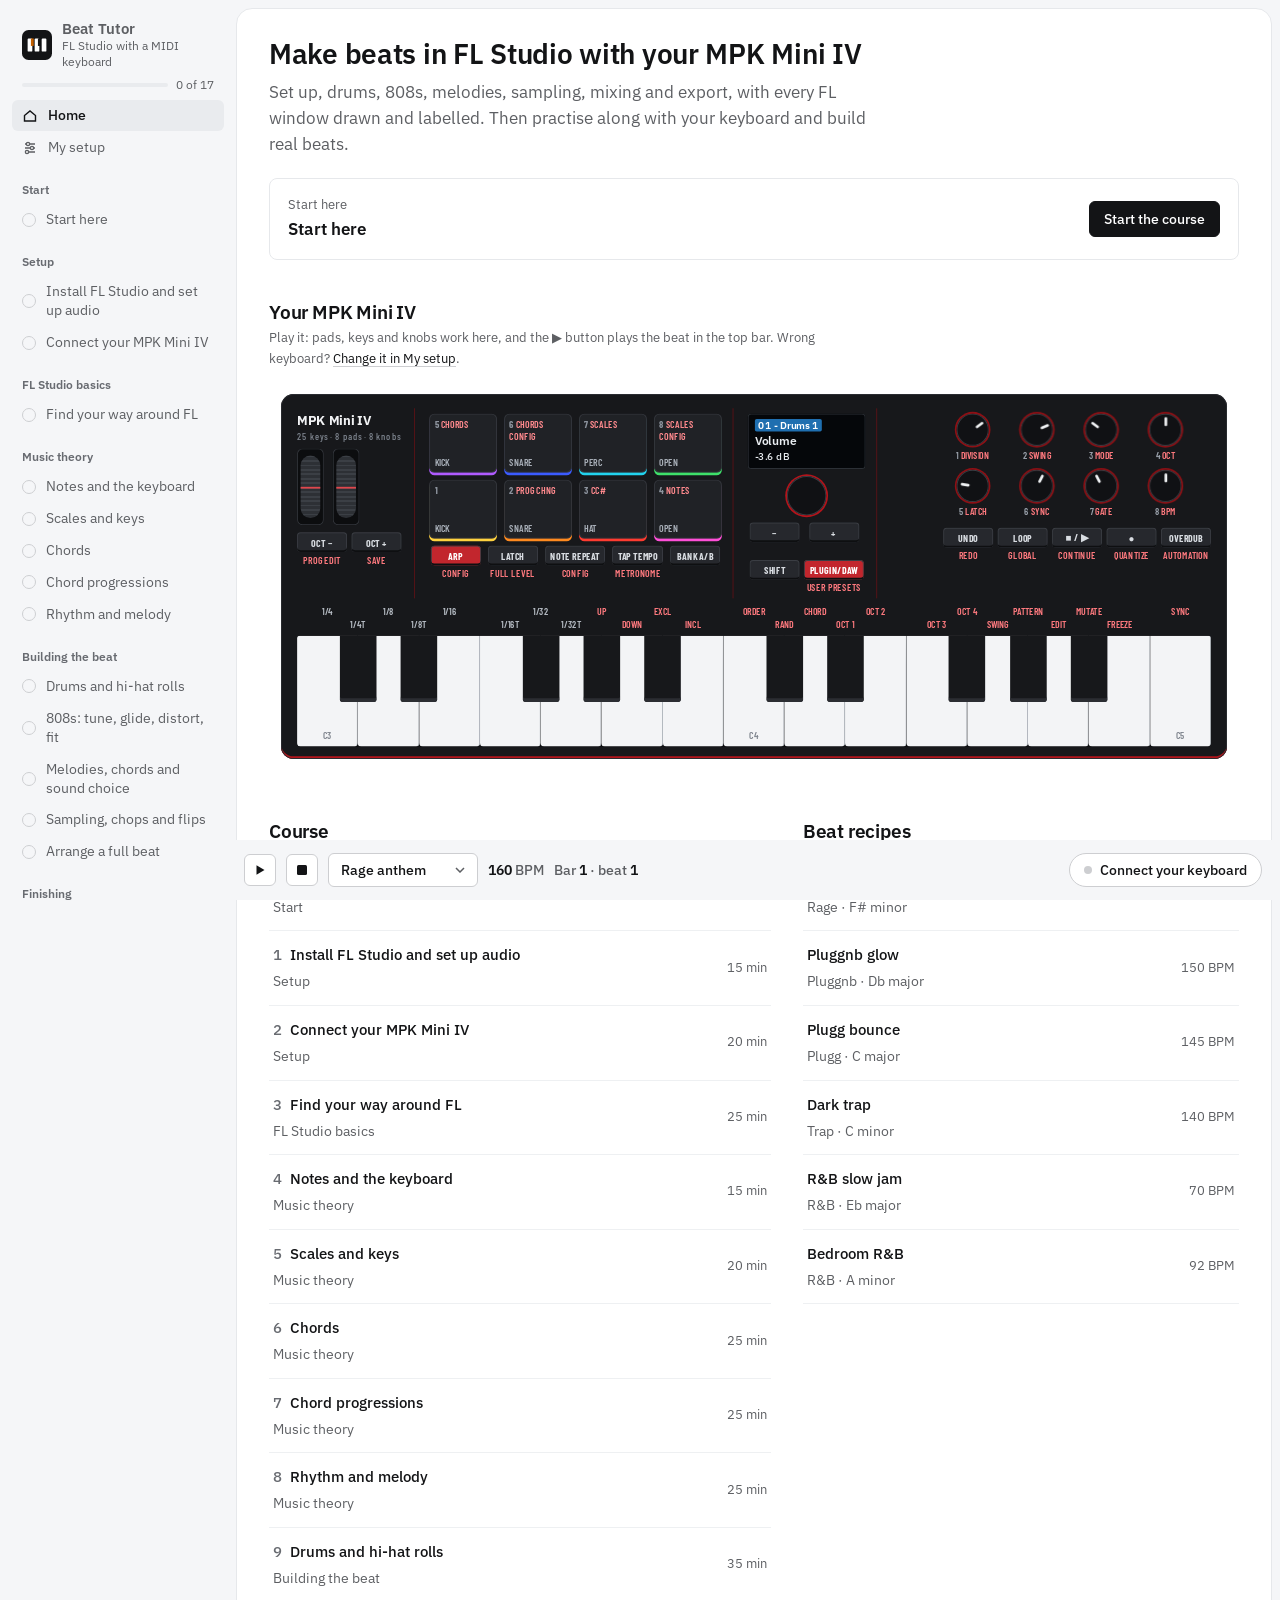
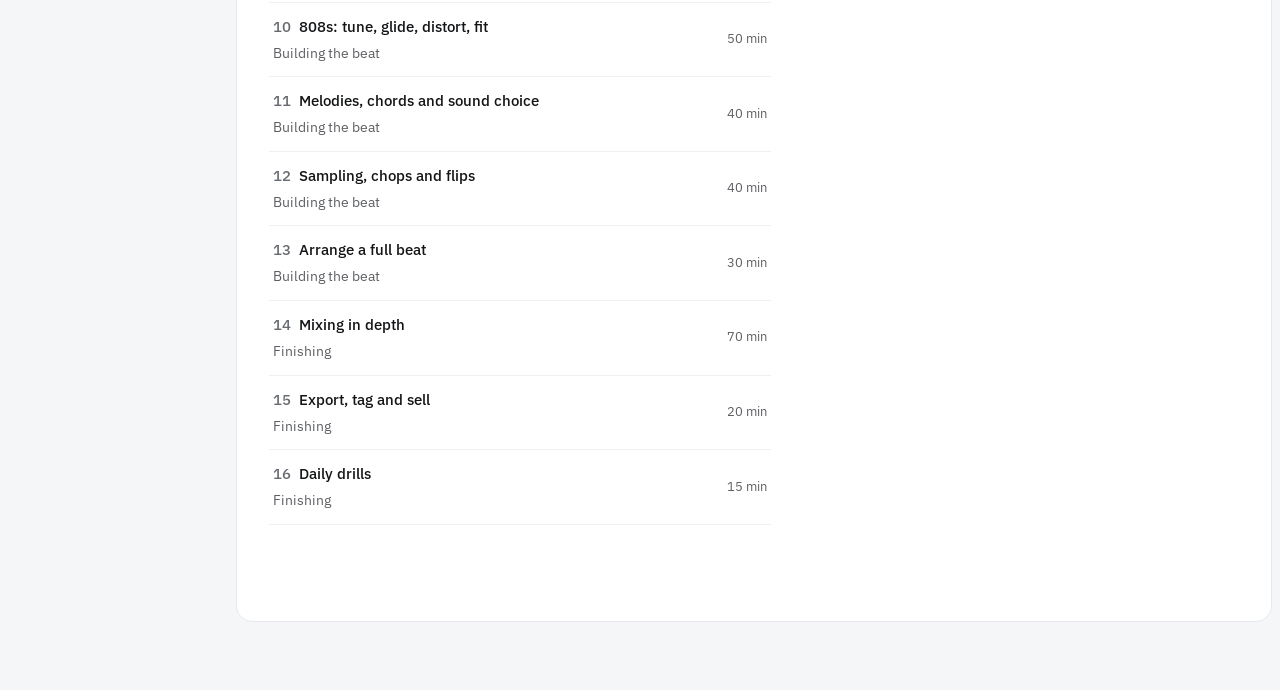
==== commit fb416d36: "Fact-check corrections: MPK Mini IV controls, other keyboards, mixing - MPK Mini IV: fifth transport" ====
--- a/index.html
+++ b/index.html
@@ -547,22 +547,22 @@
   mpk4:{name:'Akai MPK Mini IV',short:'MPK Mini IV',
     summary:'25 velocity-sensitive mini keys, 8 RGB pads in two banks, 8 endless knobs, separate pitch and mod wheels, a colour screen with a push encoder, transport buttons, a sustain jack and 5-pin MIDI out.',
     pitch:'the <b>pitch wheel</b> and <b>mod wheel</b> on the left',oct:'<b>Oct −</b> / <b>Oct +</b> under the wheels',
-    padNote:'Load FPC and hit the pads: in Bank A they trigger FPC\'s first eight pads. If a pad is silent, press <b>Bank A/B</b> to switch back.',
+    padNote:'Load FPC and hit the pads. If a pad is silent or plays the wrong sound, press <b>Bank A/B</b> or check FPC\'s note layout.',
     sustain:'There is a 1/4" sustain pedal jack on the back.',
-    repeat:'Hold <b>Note Repeat</b> and a pad to roll it. The rate comes from the time division printed above the first eight keys (1/4 to 1/32T): hold <b>Shift</b> and press one of those keys. With the DAW port set up (below), the rolls follow FL\'s tempo.',
-    arp:'Press <b>Arp</b>, then hold <b>Shift</b> and press the keys labelled Up, Down, Excl, Incl, Order, Rand or Chord to pick the pattern, and Oct 1–4 for its range. <b>Latch</b> keeps it running after you let go.',
+    repeat:'Press <b>Note Repeat</b> to turn it on, then hold a pad to roll it. To change the rate, hold <b>Note Repeat</b> and press one of the time-division keys (1/4 to 1/32T, printed above the first eight keys). To lock rolls to FL\'s tempo, set Arp Config → Clock to External; then rolls only play while FL is playing.',
+    arp:'Press <b>Arp</b>. Hold <b>Arp</b> and press the labelled keys to set the rate (1/4 to 1/32T), the mode (Up to Chord) and the range (Oct 1–4); hold Arp and turn the knobs for the settings printed under them. <b>Latch</b> keeps it running after you let go.',
     hw:{model:'mpk4',trim:true,pitch:'wheels',pads:8,padCols:4,glow:['#ffd23f','#ff8a1f','#ff3b30','#ff4fd8','#b05bff','#3b5bff','#22d3ee','#3ee06a'],
       padLabels:['1','2','3','4','5','6','7','8'],padShift:['','Prog chng','CC#','Notes','Chords','Chords config','Scales','Scales config'],
       left:[['Oct −','Prog edit','down'],['Oct +','Save','up']],
       under:[['Arp','Config','arp'],['Latch','Full level','latch'],['Note repeat','Config','nr'],['Tap tempo','Metronome','tap'],['Bank A/B','','bank']],
       screen:{hd:'01 - Drums 1',l1:'Volume',l2:'-3.6 dB'},encoder:true,centre:[['−','',''],['+','',''],['Shift','','shift'],['Plugin/DAW','User presets','daw']],
       knobs:['Division','Swing','Mode','Oct','Latch','Sync','Gate','BPM'],knobsShift:true,
-      transport:[['Undo','Redo','undo'],['Loop','Global','loop'],['■ / ▶','Continue','play'],['●','Quantize','rec'],['Auto','Automation','auto']],
+      transport:[['Undo','Redo','undo'],['Loop','Global','loop'],['■ / ▶','Continue','play'],['●','Quantize','rec'],['Overdub','Automation','auto']],
       keys:25,keyLabels:MPK4_KEYS}},
   mpk3:{name:'Akai MPK Mini MK3',short:'MPK Mini MK3',
     summary:'25 mini keys, 8 pads in two banks, 8 endless knobs, a 4-way joystick for pitch and mod, an OLED screen, Arp, Note Repeat and Full Level.',
     pitch:'the 4-way <b>joystick</b> (left/right bends pitch, up is modulation)',oct:'<b>Oct −</b> / <b>Oct +</b>',
-    padNote:'Bank A pads send notes 36–43, the range FPC listens to.',sustain:'There is a sustain pedal jack.',
+    padNote:'Pads send notes FPC can play. If one is silent or plays the wrong sound, switch banks or check FPC\'s note layout.',sustain:'There is a sustain pedal jack.',
     repeat:'Hold <b>Note Repeat</b> and a pad. The arp\'s time division (1/4 to 1/32T) sets the roll speed.',
     arp:'Press <b>Arp</b>; hold <b>Arp</b> and press the labelled keys to pick the mode, division and octave range.',
     hw:{model:'mpk3',pitch:'joystick',pads:8,padCols:4,glow:Array(8).fill('#ff3b30'),padLabels:['1','2','3','4','5','6','7','8'],
@@ -570,19 +570,19 @@
       under:[['Full level','','full'],['Note repeat','','nr'],['Bank A/B','','bank'],['CC','',''],['Prog change','','']],
       screen:{hd:'MPK mini',l1:'Prog 1',l2:''},oled:true,knobs:['K1','K2','K3','K4','K5','K6','K7','K8'],keys:25}},
   launchkey:{name:'Novation Launchkey Mini (MK3 / MK4)',short:'Launchkey Mini',
-    summary:'25 mini keys, 16 pads, 8 knobs (endless encoders and an OLED screen on the MK4), pitch and mod touch strips, Arp, scale and chord modes, transport buttons on the MK4.',
+    summary:'25 mini keys, 16 pads, pitch and mod touch strips, Arp and Fixed Chord, Play and Record buttons. MK3: 8 knobs, no screen. MK4: 8 endless encoders, an OLED screen, Scale and Chord Map.',
     pitch:'the <b>pitch and mod touch strips</b> on the left',oct:'the <b>Octave</b> up/down buttons',
-    padNote:'Switch the pads to Drum mode: they send notes from 36 up, the range FPC listens to.',sustain:'There is a sustain input.',
+    padNote:'Pads send notes FPC can play. If one is silent or plays the wrong sound, switch banks or check FPC\'s note layout.',sustain:'There is a sustain input.',
     repeat:'There is no Note Repeat button: hold one note with the Arp at a fast rate, or draw rolls in the piano roll.',
     arp:'Press <b>Arp</b>; hold <b>Shift</b> to change its rate and pattern.',
     hw:{model:'launchkey',pitch:'strips',pads:16,padCols:8,glow:['#22d3ee','#3ee06a','#ffd23f','#ff8a1f','#ff3b30','#ff4fd8','#b05bff','#3b5bff','#3b5bff','#b05bff','#ff4fd8','#ff3b30','#ff8a1f','#ffd23f','#3ee06a','#22d3ee'],
-      left:[['Shift','','shift'],['Oct −','','down'],['Oct +','','up']],under:[['Arp','','arp'],['Scale','',''],['Chord','',''],['▶','','play'],['●','','rec']],
-      screen:{hd:'Launchkey',l1:'Drum',l2:''},oled:true,knobs:['1','2','3','4','5','6','7','8'],knobRow:true,keys:25}},
+      left:[['Shift','','shift'],['Oct −','','down'],['Oct +','','up']],under:[['Arp','','arp'],['Fixed chord','',''],['▶','','play'],['●','','rec']],
+      screen:{hd:'MK4 only',l1:'Drum',l2:''},oled:true,knobs:['1','2','3','4','5','6','7','8'],knobRow:true,keys:25}},
   minilab:{name:'Arturia MiniLab 3',short:'MiniLab 3',
-    summary:'25 slim keys, 8 pads in two banks, 8 encoders, 4 faders, pitch and mod touch strips, a main encoder with a small screen, Arp, chord and scale modes.',
+    summary:'25 slim keys, 8 pads in two banks, 8 encoders, 4 faders, pitch and mod touch strips, a main encoder with a small screen, an arpeggiator and chord mode, and 5-pin MIDI out.',
     pitch:'the <b>pitch and mod touch strips</b>',oct:'<b>Oct −</b> / <b>Oct +</b>',
-    padNote:'Pads send notes from 36 up in the DAW preset, so they play FPC.',sustain:'There is a sustain input.',
-    repeat:'Use the Arp on one held pad, or draw rolls in the piano roll.',arp:'Press <b>Arp</b> (or Shift + Hold, depending on firmware) and set its rate with the main encoder.',
+    padNote:'Pads send notes FPC can play. If one is silent or plays the wrong sound, switch banks or check FPC\'s note layout.',sustain:'There is a sustain input.',
+    repeat:'Use the Arp on one held pad, or draw rolls in the piano roll.',arp:'Turn the arpeggiator on with its Shift + pad function (see Arturia\'s manual) and adjust it on the screen.',
     hw:{model:'minilab',pitch:'strips',pads:8,padCols:8,glow:Array(8).fill('#3b82f6'),left:[['Shift','','shift'],['Hold','',''],['Oct −','','down'],['Oct +','','up']],under:[],
       screen:{hd:'MiniLab 3',l1:'Prog 1',l2:''},oled:true,encoder:true,knobs:['1','2','3','4','5','6','7','8'],faders:4,keys:25}},
   big:{name:'Full-size keyboard (49 / 61 / 88)',short:'Full-size keys',
@@ -685,7 +685,7 @@
  bass:'x......x..x...^.',timbre:'saw',arp:null,
  sounds:[['Lead / chords',['vital','sawer','harmor','sytrus','3xosc'],'Supersaw: 7+ unison voices, wide detune, octave layer. Then OTT and heavy distortion.'],['808',['sampler','kick'],'Long distorted 808, Mono + Porta for slides.'],['Drums',['fpc','sampler'],'Hard punchy kick, crisp snare, tight hats.'],['FX',['ott','fastdist','supermassive','reeverb','grossbeat'],'OTT on the lead, Fast Dist on 808, big reverb send, Gross Beat stutters.']],
  steps:['Set tempo to 160. Load your supersaw and play the 4 chords, one bar each. Hold them long; rage chords sustain.','Program the drums like the Channel Rack tab: kick sparse, snare on beat 3 only, hats in 8ths with a roll at the end.','Record the 808 on the chord roots with a jump up an octave at the end of the bar (Piano roll: 808 tab).','Distort the 808 hard, then low-cut the lead at 150 Hz so they do not fight.','Make the intro with a filtered lead only, then bring everything in on the hook (Playlist tab).'],
- midi:'Play the chords with your right hand and push the joystick up for vibrato on held notes. Link a knob to the lead\'s filter cutoff and ride it into the hook.',
+ midi:'Play the chords with your right hand and add vibrato on held notes with the mod control. Link a knob to the lead\'s filter cutoff and ride it into the hook.',
  tips:['Rage leads often play chord notes as a simple 2–3 note riff instead of block chords. Try both.','Use Gross Beat (or automate volume) for gated stutters on the lead.','Keep the kick sparse. The 808 carries the low end.']},
 {id:'pluggnb',name:'Pluggnb glow',lane:'Pluggnb',ref:'Bixby lane',bpm:150,key:'Db major',scale:[1,'Major'],swing:0.08,
  vibe:'Soft, glossy, emotional. Major 7th chords from R&B over plugg drums and a bouncy 808.',
@@ -723,7 +723,7 @@
  steps:['Tempo 70 (or 140 in half-time). Play the 4 seventh chords on Rhodes, letting them ring with sustain.','Drums: kick on 1 and the "and" of 2, snare + finger snap on 2 and 4, swung hats.','Turn swing up to 25–35%.','Sub bass on roots, held long.','Reverse a chord (Sampler → Reverse) leading into each 4 bars.'],
  midi:'This is where a sustain pedal shines. Play chords loosely, then quantize only lightly.',
  tips:['Add the 9th on top of minor chords for instant R&B.','Leave the mids open; that is where the singer goes.']},
-{id:'rnbguitar',name:'Bedroom R&B',lane:'R&B',ref:'guitar R&B',bpm:92,key:'A minor',scale:[9,'Dorian (R&B minor)'],swing:0.18,
+{id:'rnbguitar',name:'Bedroom R&B',lane:'R&B',ref:'guitar R&B',bpm:92,key:'A minor',scale:[9,'Natural minor'],swing:0.18,
  vibe:'Intimate and modern. Jazzy guitar or keys on a ii–V–I, crisp drums, round bass.',
  chords:[['Dm9','D3 F3 A3 C4 E4'],['G13','F3 B3 E4'],['Cmaj9','E3 G3 B3 D4'],['Am9','C3 E3 G3 B3']],roots:['D','G','C','A'],
  drums:{Kick:'x.....x...x.....',Snare:'....x.......x...',Hat:'x.x.x.x.x.x.x.x.',Perc:'..x.......x....g'},
@@ -731,7 +731,7 @@
  sounds:[['Guitar / keys',['ample','labs','decent','flex'],'Clean guitar strums or soft piano.'],['Bass',['boobass','sampler','3xosc'],'Warm finger-bass or sub.'],['Drums',['fpc','sampler'],'Tight kick, rim or snare, soft hats.'],['FX',['vchorus','reeverb','delay3'],'Chorus on guitar, short room reverb on drums.']],
  steps:['Tempo 92. Play the ii–V–I–vi chords. In FL, use Tools → Strum on them to sound strummed.','Drums with a rim instead of a snare for the verse.','Bass on roots with a passing note into each chord.','Add a soft pluck melody (Piano roll: melody tab).','Hook: switch rim to full snare and add a pad.'],
  midi:'Play chord tones one at a time (broken chords) instead of all at once. It sounds like fingerpicking.',
- tips:['Rootless voicings (skip the root, let the bass play it) sound pro.','Humanize: Tools → Randomize with small timing and velocity amounts.']}
+ tips:['G13, Cmaj9 and Am9 here are rootless voicings: the bass plays the root, the chord plays the colour notes.','Humanize: Tools → Randomize with small timing and velocity amounts.']}
 ];
 const RMAP=Object.fromEntries(RECIPES.map(r=>[r.id,r]));
 const rootMidi=(r,b)=>36+NN.indexOf(FLAT[r.roots[b]]||r.roots[b]);
@@ -955,12 +955,12 @@
  add('oct',hasB('down'),m4?'Oct − / Oct +: move the keys up for melodies, down for 808s. With Shift they are Prog edit and Save.':'Octave buttons: move the keys up for melodies, down for 808s.');
  add('pads',h.pads,m4?'Pads 1–8 in two banks (Bank A/B). The red labels are Shift functions: Prog chng, CC#, Notes, Chords, Chords config, Scales, Scales config.':`${h.pads} pads for drums and samples. Tap them here.`);
  add('arp',hasB('arp'),m4?'Arp (Shift: Config). Latch keeps it running after you let go.':'Arp: turns held chords into patterns.');
- add('nr',hasB('nr'),'Note Repeat: hold it with a pad to roll hi-hats. Try it here: turn it on, then hold a pad.');
+ add('nr',hasB('nr'),'Note Repeat: press it to turn it on, then hold a pad to roll hi-hats. Try it here.');
  add('screen',!!h.screen,m4?'Screen and push encoder: the program, the last control you touched and its value.':'Screen: shows what you touched and its value.');
  add('daw',hasB('daw'),'Plugin/DAW: lit red means DAW mode, which FL needs for the transport buttons and the screen.');
- add('knobs',h.knobs.length,m4?'8 knobs. Their red Shift labels set the arp: Division, Swing, Mode, Oct, Latch, Sync, Gate, BPM. Here knob 1 is volume and knob 2 filter cutoff for the preview.':'Knobs: link them to anything in FL. Here knob 1 is volume and knob 2 filter cutoff for the preview.');
- add('transport',hasB('play'),m4?'Transport: Undo (Redo), Loop (Global), Stop/Play (Continue), Record (Quantize), Automation. ▶ plays the beat here.':'Transport: start, stop and record FL from the keyboard. ▶ plays the beat here.');
- add('keys',1,m4?'25 keys. The labels above them are Shift functions: arp rate (1/4 to 1/32T), arp mode (Up to Chord), arp octaves 1–4, then Swing, Pattern, Edit, Mutate, Freeze, Sync.':`${h.keys} keys. Tap them to play the current sound.`);
+ add('knobs',h.knobs.length,m4?'8 endless knobs. Hold Arp and turn them to set the arp parameters printed under them (rate, swing, mode, octaves, latch, clock, gate, tempo). Here knob 1 is volume and knob 2 filter cutoff for the preview.':'Knobs: link them to anything in FL. Here knob 1 is volume and knob 2 filter cutoff for the preview.');
+ add('transport',hasB('play'),m4?'Transport: Undo (Redo), Loop (Global), Stop/Play (Continue), Record (Quantize), Overdub (Automation). In FL, Shift + Stop/Play switches Pattern/Song. ▶ plays the beat here.':'Transport: start, stop and record FL from the keyboard. ▶ plays the beat here.');
+ add('keys',1,m4?'25 keys. The labels above them are arp functions: hold Arp (or Note Repeat, for the rate) and press a key. Rate 1/4 to 1/32T, mode Up to Chord, octaves 1–4, then Swing, Pattern, Edit, Mutate, Freeze, Sync.':`${h.keys} keys. Tap them to play the current sound.`);
  const c={};items.forEach(([key],i)=>c[key]=i+1);
  return fig(hardware({co:c}),1060,items.map(x=>x[1]),k.short+' (drawing). Everything on it is playable.')}
 function controller(o={}){return midiMode()?fit(hardware(o),1060):fit(qwerty(o),760)}
@@ -1196,10 +1196,10 @@
 ${hwFig()}
 <h2>Connect it</h2>
 ${k.hw.model==='mpk4'?`<ol class="steps"><li>Update to <b>FL Studio 2024 or newer</b>. Akai's guide says earlier versions do not support the Mini IV.</li><li>Install Akai's <b>MPK mini IV FL Studio script</b> from the <b>inMusic Software Center</b> (Hardware tab), with FL closed.</li><li>Plug the keyboard in with USB-C, open FL and go to <b>Options → MIDI settings</b> (${kbd('F10')}, MIDI tab). The Mini IV appears twice: a MIDI port and a DAW port.</li></ol>
-${fig(dlgMidi({mpk4:true,co:{input:1,enable:2,type:3,dawrow:4,daw:5,sync:6}}),600,['Select the <b>MIDI</b> port in the Input list.','Click <b>Enable</b>.','Set its Controller type to <b>AKAI MPK Mini IV MIDI</b> and give it a port number (1). Its Output entry uses the same number.','Select the <b>DAW</b> port in the Input list and Enable it.','Set its Controller type to <b>AKAI MPK Mini IV DAW</b> with a different port number (2), and the same number on its Output entry.','Leave Send master sync on for the DAW output so the arp and Note Repeat follow FL\'s tempo.'],'Settings → MIDI for the MPK Mini IV (drawing). Older guide versions call the DAW port MIDIIN2 / MIDIOUT2.')}
-<ol class="steps" start="4"><li>On the keyboard, press <b>Plugin/DAW</b> until it lights <b>red</b> (DAW mode).</li><li>Unplug and replug the keyboard, then reopen FL. The transport buttons now start, stop and record FL, and the screen follows what you touch.</li><li>Add <b>FLEX</b> to the Channel Rack (<b>+</b>), click it so it is selected, and play a key. FL plays whatever channel is selected.</li></ol>`
+${fig(dlgMidi({mpk4:true,co:{input:1,enable:2,type:3,dawrow:4,daw:5,sync:6}}),600,['Select the <b>MIDI</b> port in the Input list.','Click <b>Enable</b>.','Set its Controller type to <b>AKAI MPK Mini IV MIDI</b> and give it a port number (1). Its Output entry uses the same number.','Select the <b>DAW</b> port in the Input list and Enable it.','Set its Controller type to <b>AKAI MPK Mini IV DAW</b> with a different port number (2), and the same number on its Output entry.','To lock the arp and Note Repeat to FL\'s tempo: set Arp Config → Clock to External on the keyboard and turn on Send master sync for its output here.'],'Settings → MIDI for the MPK Mini IV (drawing). Older guide versions call the DAW port MIDIIN2 / MIDIOUT2.')}
+<ol class="steps" start="4"><li>On the keyboard, press <b>Plugin/DAW</b> until it lights <b>red</b> (DAW mode).</li><li>The transport buttons now start, stop and record FL, and the screen follows what you touch. If they do nothing: check Plugin/DAW is lit red; on a Mac, click <b>Update MIDI scripts</b> then <b>Refresh device list</b> in MIDI settings.</li><li>Add <b>FLEX</b> to the Channel Rack (<b>+</b>), click it so it is selected, and play a key. FL plays whatever channel is selected.</li></ol>`
 :`<ol class="steps"><li>Plug it in with USB. It is class-compliant, so no driver is needed.</li><li>In FL open <b>Options → MIDI settings</b> (${kbd('F10')}, then the MIDI tab).</li></ol>
-${fig(dlgMidi({co:{input:1,enable:2,type:3,rescan:4,sync:5}}),560,[`Input list: click <b>${k.short}</b>.`,'Click <b>Enable</b>.','Controller type: pick your model if FL lists it (some makers publish an FL script), otherwise <b>(generic controller)</b>. Notes, pads and pitch work either way.','Not listed? Click <b>Rescan devices</b>, or replug the keyboard and restart FL.','Output: pick the keyboard, set a port number, and tick <b>Send master sync</b> so its arp follows FL\'s tempo.'],'Settings → MIDI (drawing)')}
+${fig(dlgMidi({co:{input:1,enable:2,type:3,rescan:4,sync:5}}),560,[`Input list: click <b>${k.short}</b>.`,'Click <b>Enable</b>.','Controller type: '+({launchkey:'Launchkey Mini MK3 has built-in FL support (FL 20.9.2 and newer). The MK4 works with FL 21+ after a firmware update in Novation Components.',minilab:'pick <b>Arturia MiniLab 3</b> (FL 21 and newer) and select the DAW program on the keyboard.'}[prof.kb]||'pick your model if FL lists it, otherwise <b>(generic controller)</b>.')+' Notes, pads and pitch work either way.','Not listed? Click <b>Rescan devices</b>, or replug the keyboard and restart FL.','Output: pick the keyboard, set a port number, and tick <b>Send master sync</b> so its arp follows FL\'s tempo.'],'Settings → MIDI (drawing)')}
 <ol class="steps" start="3"><li>Add <b>FLEX</b> to the Channel Rack (<b>+</b> button), click it so it is selected, and play a key. FL plays whatever channel is selected.</li></ol>`}
 ${warn('No sound?','Check the channel is selected (its name is highlighted), the Input row is enabled, and no other app (like the maker\'s editor) is holding the keyboard. Unplug, close FL, plug in, reopen.')}
 <h2>Pads → drums with FPC</h2>
@@ -1245,7 +1245,7 @@
 ${tip('Layering','A clap layered over the snare, both at the same time, gives a fuller backbeat. EQ each so one gives crack and one gives body.')}`},
 
 {id:'808',mod:'Building the beat',title:()=>'808s: tune, glide, distort, fit',min:50,body:()=>`
-<p>The 808 is a long, low sine-like tone with a punchy start. Its main note, the <b>fundamental</b>, sits around 30–60 Hz. That is the part you feel in a car, and the part a phone speaker cannot play at all. Getting an 808 right means four things: it is <b>in tune</b>, it <b>moves</b> with the song, it is <b>heard on small speakers</b>, and it <b>does not fight the kick</b>.</p>
+<p>The 808 is a long, low sine-like tone with a punchy start. Its main note, the <b>fundamental</b>, usually sits around 30–100 Hz. That is the part you feel in a car, and the part a phone speaker barely plays. Getting an 808 right means four things: it is <b>in tune</b>, it <b>moves</b> with the song, it is <b>heard on small speakers</b>, and it <b>does not fight the kick</b>.</p>
 ${lab808()}
 <h2>Pick the right 808</h2>
 <div class="tablewrap"><table><thead><tr><th>Style</th><th>808 to choose</th><th>Why</th></tr></thead><tbody>
@@ -1262,16 +1262,16 @@
 <ul><li><b>Octave jump</b>: the root, then the same note an octave up on the last 8th of the bar, sliding back down.</li><li><b>Slide into the downbeat</b>: a short note a few semitones below the next chord's root, overlapping into it.</li><li><b>Dive</b>: the last note of a phrase bent down an octave with ${K().pitch}, recorded as automation.</li></ul>
 ${fig(pianoRoll(bassNotes(RMAP.rage),{channel:'808',co:{grid:1,note:2,ghost:3},coNote:4,lo:34,hi:52,h:180}),860,['Each note sits on the chord\'s root, mostly with the kick.','Pink note: the octave jump. With Porta on it slides there and back.','Turn on ghost channels (View → Helpers, Alt+V) to see the chords behind the 808 while you write.'],'808 line from the Rage recipe (drawing)')}
 <h2>Make it heard on phones</h2>
-<p>Distortion adds harmonics: copies of the note at 2×, 3×, 4× its pitch. A 45 Hz 808 gains energy at 90, 135 and 180 Hz, which phone speakers can play. Your ear fills in the missing low note. Turn on <b>Phone speaker</b> in the 808 lab, then move Distortion from 0 to 60% and watch the green shape grow out of the red zone.</p>
+<p>Distortion adds harmonics: new energy at whole-number multiples of the note (2×, 3×, 4× …; hard clipping mostly adds the odd ones). A 45 Hz 808 gains energy at 135 Hz and above, which phone speakers can play. Your ear fills in the missing low note. Turn on <b>Phone speaker</b> in the 808 lab, then move Distortion from 0 to 60% and watch the green shape grow out of the red zone.</p>
 ${fig(fastDistMock({co:{pre:1,thres:2,type:3,mix:4,post:5}}),420,['PRE: how hard you push into the distortion.','THRES: lower = more clipping.','TYPE A or B: two distortion shapes. Pick by ear.','MIX: blend clean and distorted. 40–70% keeps the weight and adds the bite.','POST: bring the level back down after distorting.'],'Fruity Fast Dist on the 808 track (drawing)')}
-<p>Other good options: ${plug('blood')} (warmer), ${plug('soundgood')} (quick and loud), or the distortion in ${plug('khe')}. Put the distortion <b>before</b> any EQ on the 808 track.</p>
+<p>Other good options: ${plug('blood')} (warmer), ${plug('soundgood')} (quick and loud), or the distortion in ${plug('khe')}. On the 808, many producers distort first and EQ after, so the EQ can tidy what the distortion adds.</p>
 <h2>Stop the kick and 808 fighting</h2>
 <p>Both live in the same low frequencies. When they hit at once they either add up and clip, or cancel and go thin. Three fixes, from simplest:</p>
 <ol class="steps"><li><b>Arrange it</b>: start 808 notes with the kick and make the kick short; or put the 808 between kicks.</li><li><b>Pick partners</b>: a kick with a high click and little boom works with a long 808; a big boomy kick works with a short 808.</li><li><b>Sidechain</b>: the 808 ducks for a moment every time the kick hits. Try it in the 808 lab and listen to the start of each kick.</li></ol>
 ${fig(sidechainMock({co:{kick:1,arrow:2,side:3}}),620,['Select the <b>Kick</b> mixer track.','Right-click the routing arrow at the bottom of the <b>808</b> track.','Choose <b>Sidechain to this track</b>. The kick now feeds the 808 track without being heard on it.'],'Sending the kick to the 808 track as a sidechain (drawing)')}
 ${fig(limiterMock({co:{mode:1,thres:2,ratio:3,att:4,rel:5,sc:6,gr:7}}),600,['On the 808 track, open Fruity Limiter and switch to <b>COMP</b>.','THRES: lower it until the 808 visibly dips on each kick.','RATIO: 4:1 to 10:1. Higher ducks harder.','ATT: as fast as it goes, so the duck starts with the kick.','REL: 80–150 ms. Too long and the 808 pumps; too short and it clicks.','SIDECHAIN: pick the Kick track number here. Without this, it ducks on itself.','The gain reduction graph should dip in time with the kick.'],'Fruity Limiter in COMP mode, keyed by the kick (drawing)')}
 <h2>Finish the 808 track</h2>
-<ul><li><b>Mono</b>: turn the 808 track's stereo separation fully to mono. Low end must be centred or it disappears on club systems and phones.</li><li><b>EQ</b>: a high-pass at about 25 Hz removes rumble nobody hears but the limiter reacts to. Do not boost the lows; turn the track up instead.</li><li><b>Level</b>: the 808 is often the loudest thing in the mix. Peak around −6 dB on its track and let the kick poke through on top.</li><li><b>Check</b>: put ${plug('wavecandy')} or ${plug('span')} on the master and look for one clean low bump, not two.</li></ul>
+<ul><li><b>Mono</b>: turn the 808 track's stereo separation knob fully clockwise (mono). Stereo lows can cancel when a club PA or a phone sums the mix to mono.</li><li><b>EQ</b>: a high-pass at about 25 Hz removes rumble nobody hears but the limiter reacts to. Do not boost the lows; turn the track up instead.</li><li><b>Level</b>: the 808 is often the loudest thing in the mix. Peak around −6 dB on its track and let the kick poke through on top.</li><li><b>Check</b>: put ${plug('wavecandy')} or ${plug('span')} on the master and look for one clean low bump, not two.</li></ul>
 <div class="tablewrap"><table><thead><tr><th>Problem</th><th>Likely cause</th><th>Fix</th></tr></thead><tbody>
 <tr><td>Low end sounds muddy</td><td>808 out of tune with the chords</td><td>Set the root note; check against a piano</td></tr>
 <tr><td>808 disappears on phones</td><td>Pure sub, no harmonics</td><td>Add distortion, 40–70% mix</td></tr>
@@ -1304,7 +1304,7 @@
 ${mixLab()}
 <h2>1. Route everything</h2>
 <p>Select all channels in the Channel Rack and press ${kbd(mod()+'+L')}: each sound gets its own mixer track. Name and colour them. Then route all drums to one <b>drum bus</b> track (select the drum tracks, right-click the bus's routing arrow → <b>Route to this track only</b>) so you can process and turn them up together.</p>
-${fig(mixer({co:{strip:1,meter:2,fader:3,fx:4,send:5,master:6}}),860,['Each sound on its own mixer track.','Meters: green is fine; red at the top means that track is too loud.','Fader: the level. Do most of the mix here.','Effect slots run top to bottom: EQ, then compression, then saturation, then anything else.','Routing arrows: send a track to a bus or the reverb track.','Master: everything ends here.'],'Mixer (drawing). Meters move with the preview.')}
+${fig(mixer({co:{strip:1,meter:2,fader:3,fx:4,send:5,master:6}}),860,['Each sound on its own mixer track.','Meters: green is fine; red at the top means that track is too loud.','Fader: the level. Do most of the mix here.','Effect slots run top to bottom. A common order is EQ → compression → saturation; on 808s many producers distort first, then EQ.','Routing arrows: send a track to a bus or the reverb track.','Master: everything ends here.'],'Mixer (drawing). Meters move with the preview.')}
 <h2>2. Levels first, and leave headroom</h2>
 <ol class="steps"><li>Pull every fader down. Bring up the kick to around −10 dB on its meter.</li><li>Bring in the 808 until kick and 808 feel like one hit, then the snare, then the main melody, then everything else.</li><li>The master should peak around −6 dB before any master plugins. That space is headroom for the limiter.</li><li>In the mix lab, load the <b>rough mix</b>: everything at full volume, nothing cut. Hear how the hats and chords bury the 808. Pull the hats and chords down first.</li></ol>
 <h2>3. EQ: cut space, then shape</h2>
@@ -1335,8 +1335,8 @@
 <h2>6. Width</h2>
 <ul><li>Centre: kick, 808, snare, main vocal and the main hook.</li><li>Wide: pads, chords, background vocals, FX. Use ${plug('stereo')} or a chorus.</li><li>Check in mono now and then (Wave Candy or a mono button on the master): if a sound vanishes, it is too wide.</li></ul>
 <h2>7. The master: loud enough, not crushed</h2>
-${fig(meterMock({co:{int:1,short:2,tp:3,hist:4}}),600,['Integrated loudness over the whole song. Rap and trap beats usually land around −9 to −6 LUFS; R&B a little quieter, −11 to −8.','Short-term loudness: watch it on the hook.','True peak: keep it at or below −1 dB so it does not distort after conversion to MP3 or streaming.','Loudness over time: the hook should be the loudest part.'],'Loudness meter on the master (drawing)')}
-<ol class="steps"><li>Last on the master: ${plug('limiter')} (or ${plug('maximus')}). Set its ceiling to −1 dB.</li><li>Raise its gain until the meter reaches your target. Stop when the 808 starts to crackle or the kick loses its punch.</li><li>Streaming services turn loud songs down to around −14 LUFS, so pushing past about −7 LUFS mostly costs punch.</li><li>In the mix lab, switch the <b>Master limiter</b> off and on and watch the level meter.</li></ol>
+${fig(meterMock({co:{int:1,short:2,tp:3,hist:4}}),600,['Integrated loudness over the whole song. Rap and trap beats usually land around −9 to −6 LUFS; R&B a little quieter, −11 to −8.','Short-term loudness: watch it on the hook.','True peak: −1 dBTP or lower, and −2 dBTP for loud masters (Spotify\'s guidance), so it does not distort after conversion to MP3 or streaming.','Loudness over time: the hook should be the loudest part.'],'Loudness meter on the master (drawing)')}
+<ol class="steps"><li>Last on the master: ${plug('limiter')} (or ${plug('maximus')}). Set its ceiling to −1 dB (−2 dB for loud masters), then confirm the true peak on a meter that reads dBTP, such as Youlean.</li><li>Raise its gain until the meter reaches your target. Stop when the 808 starts to crackle or the kick loses its punch.</li><li>Spotify and YouTube play songs at about −14 LUFS and Apple Music at about −16, so a −7 LUFS master is simply turned down. Pushing harder mostly costs punch.</li><li>In the mix lab, switch the <b>Master limiter</b> off and on and watch the level meter.</li></ol>
 <h2>8. Check like an engineer</h2>
 <ul><li><b>Reference</b>: drop a song you like into the Playlist on a muted track and A/B at the same volume.</li><li><b>Phone check</b>: switch on Phone speaker in the labs, then check on your real phone. If the 808 vanishes, add distortion.</li><li><b>Fresh ears</b>: mix at a low volume, take breaks, and finish the next day.</li><li><b>Export a test</b> and listen in the car.</li></ul>
 ${warn('Clipping','A red meter on a track means that track is too loud. Fix it with its fader or plugin output, not with the master.')}`},
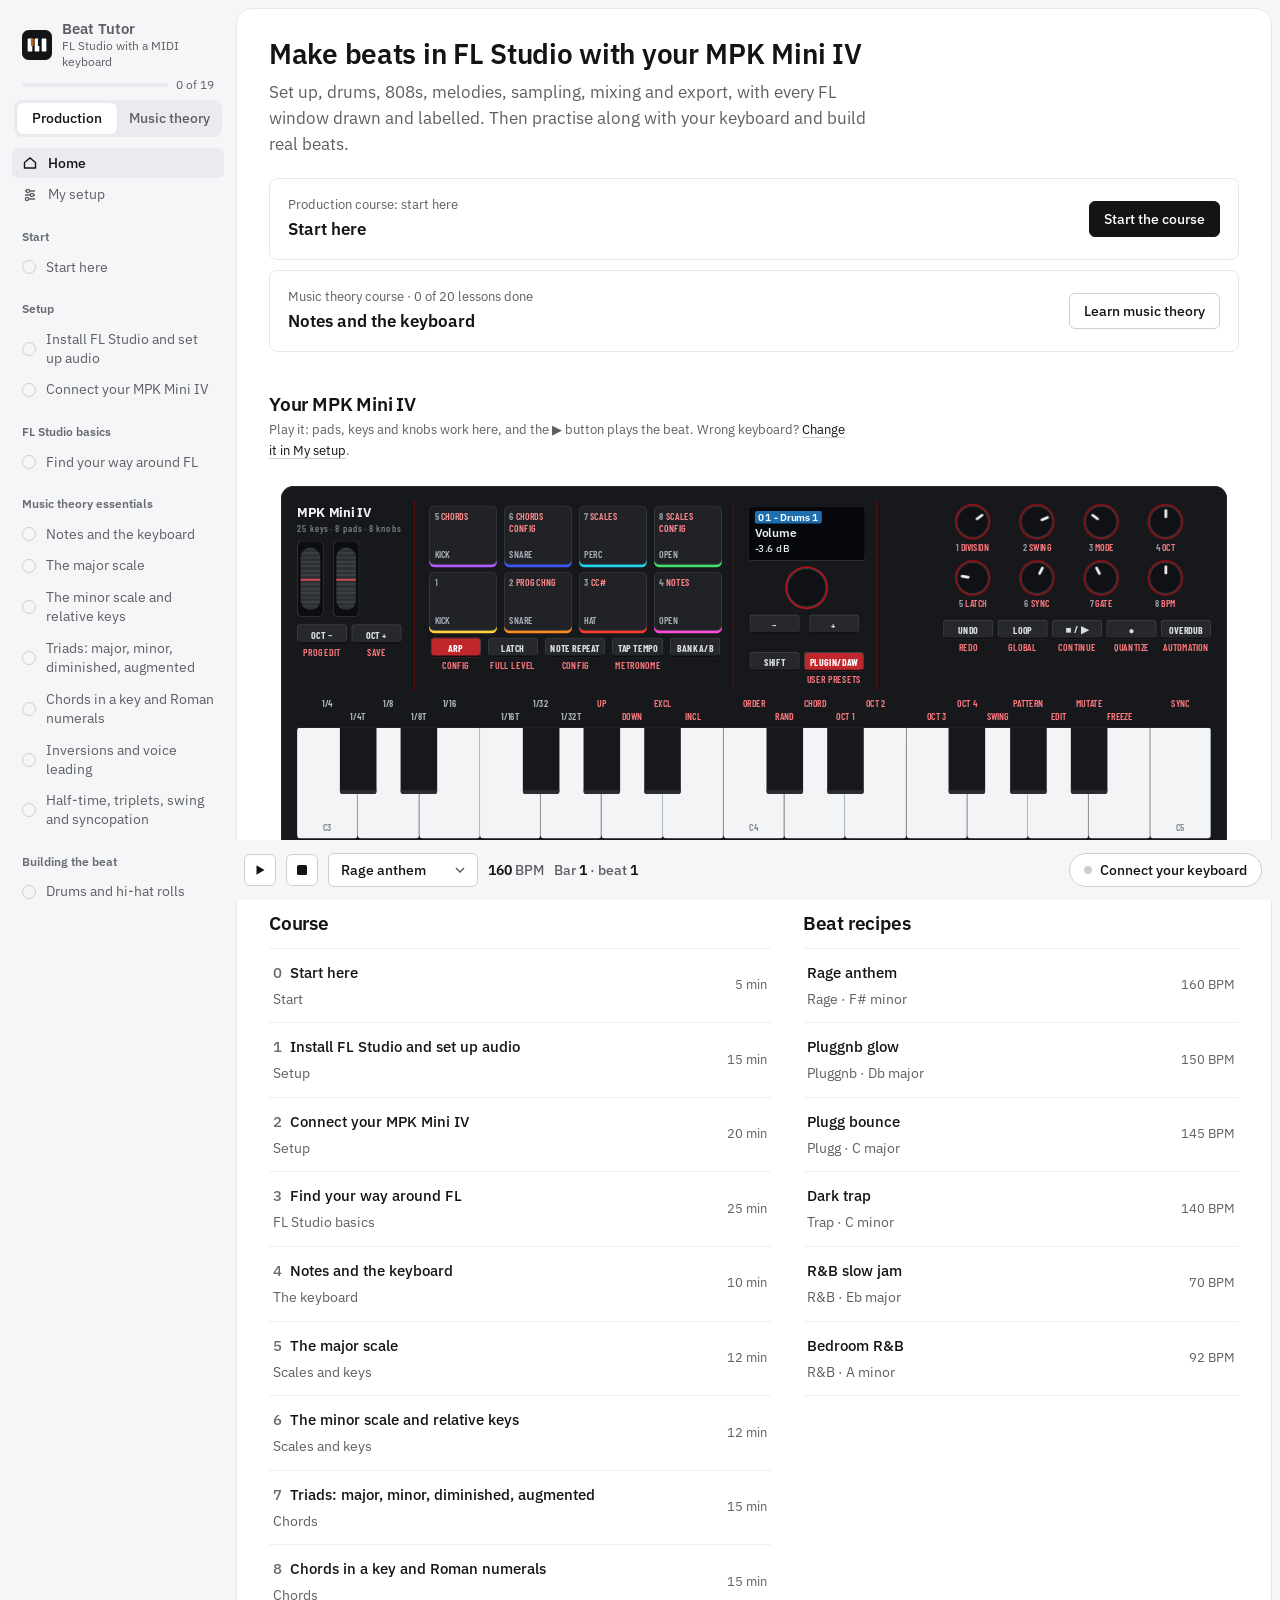
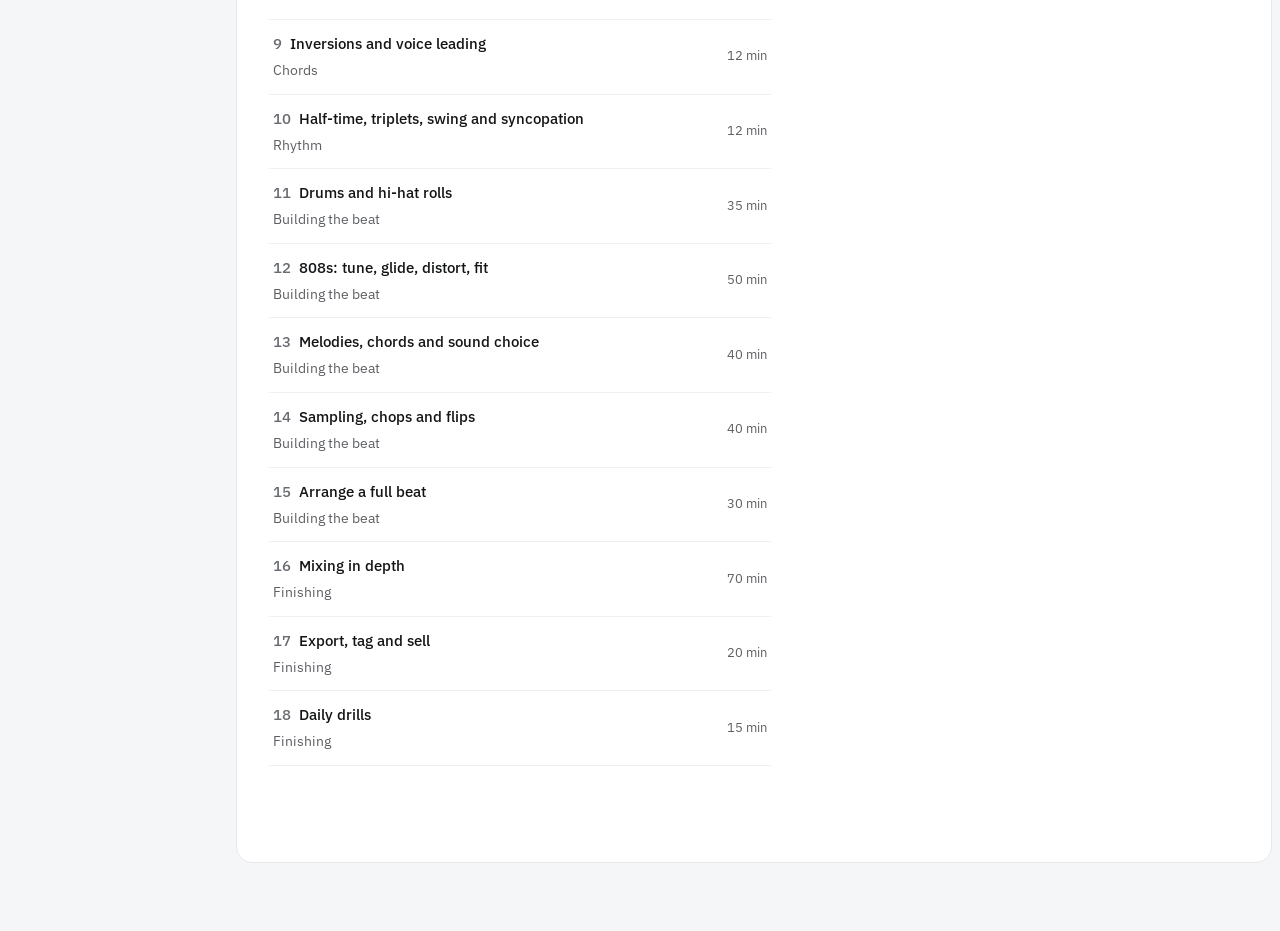
==== commit c832c4c4: "Full music theory course, softer keyboard sound, fixed practice and MIDI binding - Music theory cour" ====
--- a/index.html
+++ b/index.html
@@ -460,6 +460,44 @@
 .rg:nth-child(4n+1){border-color:var(--control)}
 .rg.on{background:var(--hue);border-color:var(--hue);color:#fff}
 .rg.now{outline:2px solid var(--text);outline-offset:1px}
+[hidden]{display:none!important}
+/* course switch */
+.track-switch{display:grid;grid-template-columns:1fr 1fr;gap:2px;padding:3px;margin:0 2px 10px;background:var(--active);border-radius:8px}
+.track-switch a{justify-content:center;padding:6px 8px;border-radius:6px;font-weight:500;font-size:13.5px;color:var(--muted)}
+.track-switch a.on{background:var(--surface);color:var(--text);outline:1px solid var(--border)}
+.track-switch a.on::before{display:none}
+/* guided lessons */
+.ts{margin-top:22px}
+.ts-dots{display:flex;gap:4px;margin-bottom:6px}
+.ts-dot{flex:1;height:4px;border-radius:2px;background:var(--active);transition:background .25s}
+.ts-dot.done{background:#e6b27f}
+.ts-dot.on{background:var(--hue)}
+.ts-body{min-height:150px;padding:16px 0 6px;font-size:16px}
+.ts-body p{font-size:16px}
+.ts-q{font-size:18px;font-weight:600;margin:0 0 12px}
+.ts-opts{display:grid;grid-template-columns:repeat(auto-fit,minmax(200px,1fr));gap:8px}
+.ts-opt{text-align:left;padding:12px 14px;border-radius:var(--radius-card);border:1px solid var(--control);background:var(--surface);font:500 15px var(--font);cursor:pointer;transition:border-color .12s,background .12s}
+.ts-opt:hover{border-color:var(--text)}
+.ts-opt.right{border-color:var(--positive);background:var(--positive-bg)}
+.ts-opt.wrong{border-color:var(--negative);background:var(--negative-bg)}
+.ts-why{margin-top:12px;min-height:1.6em}
+.ts-check{margin-top:12px;padding:12px 14px;border-radius:var(--radius-card);background:var(--raised);font-size:15px;transition:background .2s}
+.ts-check.ok{background:var(--positive-bg)}
+.ts-nav{display:flex;gap:8px;align-items:center;margin-top:16px}
+.ts-nav .spacer{flex:1}
+.btn:disabled{opacity:.4;cursor:not-allowed;transform:none}
+.chart-grid{display:grid;grid-template-columns:repeat(auto-fill,minmax(150px,1fr));gap:10px;margin-top:12px}
+.chart-card{display:flex;flex-direction:column;gap:4px;align-items:flex-start;padding:10px;border-radius:var(--radius-card);border:1px solid var(--border);background:var(--surface);cursor:pointer;text-align:left;font:inherit;transition:border-color .12s,background .12s}
+.chart-card:hover{border-color:var(--control)}
+.chart-card.now{border-color:var(--hue);background:var(--hue-soft)}
+.chart-card .cn{font-weight:600;font-size:16px}
+.chart-card .rn{font-size:12.5px;color:var(--muted)}
+.chart-card .cnotes{font-size:12px;color:var(--muted)}
+.mini-kb{position:relative;width:100%;height:34px;margin-top:4px}
+.mini-kb .w{position:absolute;top:0;height:100%;background:#fff;border:1px solid #cfd3d8;border-radius:0 0 2px 2px}
+.mini-kb .b{position:absolute;top:0;height:60%;background:#2a2c30;z-index:2;border-radius:0 0 2px 2px}
+.mini-kb [data-on]{background:var(--hue)!important;border-color:var(--hue)}
+.rg.sn{background:var(--text);border-color:var(--text);color:#fff}
 /* labs */
 .lab{border:1px solid var(--border);border-radius:var(--radius-card);padding:16px 18px;margin:22px 0;background:var(--surface)}
 .lab-head{display:flex;flex-wrap:wrap;gap:4px 12px;align-items:baseline;margin-bottom:12px}
@@ -787,7 +825,6 @@
  else if(timbre==='pluck'){const o=ctx.createOscillator();o.type='triangle';o.frequency.value=f;o.connect(g);ns=[o];env(g,t,.003,.14*vol,.35)}
  else{const o=ctx.createOscillator(),o2=ctx.createOscillator(),g2=ctx.createGain();o.frequency.value=f;o2.type='triangle';o2.frequency.value=f*2;g2.gain.value=.15;o2.connect(g2);g2.connect(g);o.connect(g);ns=[o,o2];g.gain.setValueAtTime(.0001,t);g.gain.exponentialRampToValueAtTime(.1*vol,t+.008);g.gain.exponentialRampToValueAtTime(.035*vol,t+.4);g.gain.exponentialRampToValueAtTime(.0001,t+Math.max(.45,dur))}
  g.connect(BUS[bus].in);ns.forEach(o=>{o.start(t);o.stop(t+Math.max(.5,dur)+.05)})}
-function playNote(m,timbre='keys'){audio();tone(ctx.currentTime+.01,m,.9,timbre,1,'Melody')}
 function scope(){}
 
 /* ================= sequencer ================= */
@@ -923,7 +960,7 @@
 const KEYOF=Object.fromEntries(Object.entries(TYPE).map(([m,k])=>[k.toLowerCase(),+m]));
 function keysHtml(start,count,label){const wh=[];for(let m=start;m<start+count;m++)if(!isBlack(m))wh.push(m);const ww=100/wh.length;let wi=0,h='';for(let m=start;m<start+count;m++){if(isBlack(m))h+=`<div class="b" data-m="${m}" style="left:calc(${wi*ww}% - ${ww*.3}%);width:${ww*.6}%"></div>`;else{h+=`<div class="w" data-m="${m}" style="left:${wi*ww}%;width:${ww}%">${label&&m%12===0?`<span class="lbl">C${Math.floor(m/12)-1}</span>`:''}</div>`;wi++}}return h}
 function qwerty(o={}){const c=o.co||{};const rows=[['1','2','3','4','5','6','7','8','9','0'],['Q','W','E','R','T','Y','U','I','O','P'],['A','S','D','F','G','H','J','K','L'],['Z','X','C','V','B','N','M',',','.']];
- return `<div class="qw" data-ui>${rows.map((r,ri)=>`<div class="qw-r" style="padding-left:${[0,26,40,62][ri]}px"${ri===1?co(c,'upper'):ri===3?co(c,'lower'):''}>${r.map(k=>{const m=KEYOF[k.toLowerCase()];return `<div class="qk ${m===undefined?'':isBlack(m)?'bk':'wk'}" ${m!==undefined?`data-m="${m}"`:''}>${k}<small>${m!==undefined?flName(m):''}</small></div>`}).join('')}</div>`).join('')}</div>`}
+ return `<div class="qw" data-ui data-typing>${rows.map((r,ri)=>`<div class="qw-r" style="padding-left:${[0,26,40,62][ri]}px"${ri===1?co(c,'upper'):ri===3?co(c,'lower'):''}>${r.map(k=>{const m=KEYOF[k.toLowerCase()];return `<div class="qk ${m===undefined?'':isBlack(m)?'bk':'wk'}" ${m!==undefined?`data-m="${m}"`:''}>${k}<small>${m!==undefined?flName(m):''}</small></div>`}).join('')}</div>`).join('')}</div>`}
 function dragY(el,onMove,spring){el.addEventListener('pointerdown',e=>{e.preventDefault();const y0=e.clientY;const mv=ev=>onMove(Math.max(-30,Math.min(30,ev.clientY-y0)));const up=()=>{if(spring)onMove(0);removeEventListener('pointermove',mv);removeEventListener('pointerup',up)};addEventListener('pointermove',mv);addEventListener('pointerup',up)})}
 function bindHW(root){
  $$('.hw-pad',root).forEach(p=>{if(p._b)return;p._b=1;p.addEventListener('pointerdown',e=>{e.preventDefault();audio();const fire=()=>{DR[p.dataset.lane](ctx.currentTime,hwState.full?1:.85);p.classList.add('lit');setTimeout(()=>p.classList.remove('lit'),90)};fire();let rt=null;if(hw.nr)rt=setInterval(fire,60/cur.bpm/4*1000);const up=()=>{clearInterval(rt);removeEventListener('pointerup',up);removeEventListener('pointercancel',up)};addEventListener('pointerup',up);addEventListener('pointercancel',up)})});
@@ -940,9 +977,7 @@
   else if(k==='full'){hwState.full=!hwState.full;all('full').forEach(x=>x.classList.toggle('on',!!hwState.full));toast(msg.full)}
   else if(k==='up'||k==='down'){hw.oct=Math.max(-2,Math.min(2,hw.oct+(k==='up'?1:-1)));$$('.hw').forEach(h=>{const kk=h.querySelector('.hw-keys');const badge=kk.querySelector(':scope>mark.co');const n=$$('[data-m]',kk).length;kk.innerHTML=keysHtml((n===49?36:48)+hw.oct*12,n,true);if(badge)kk.appendChild(badge);bindKeys(h)});toast('Keys now start at C'+(3+hw.oct))}
   else if(msg[k])toast(msg[k])})})}
-function bindKeys(root){$$('.hw-keys [data-m],.qk[data-m]',root).forEach(k=>{if(k._b)return;k._b=1;k.addEventListener('pointerdown',e=>{e.preventDefault();playNote(+k.dataset.m,cur.timbre==='saw'?'saw':'keys');k.classList.add('hit');setTimeout(()=>k.classList.remove('hit'),260)})})}
 addEventListener('keydown',e=>{if(e.metaKey||e.ctrlKey||e.altKey||e.repeat||/^(INPUT|SELECT|TEXTAREA|BUTTON|SUMMARY|A)$/.test(document.activeElement.tagName))return;
- const q=$('.qw');if(q){const m=KEYOF[e.key.toLowerCase()];if(m!==undefined){playNote(m);$$(`.qk[data-m="${m}"]`).forEach(el=>{el.classList.add('hit');setTimeout(()=>el.classList.remove('hit'),200)});return}}
  const sim=$('.sim');if(sim){const map={F5:'Playlist',F6:'Channel rack',F7:'Piano roll',F9:'Mixer'};if(map[e.key]){e.preventDefault();simShow(sim,map[e.key]);return}}
  const sp=$('.slicepads');if(sp&&/^[1-8]$/.test(e.key)){playSlice(+e.key-1);return}
  if(e.code==='Space'){e.preventDefault();seq.on?stopSeq():startSeq()}});
@@ -1076,86 +1111,356 @@
   toast(MIDI.inputs.length?'Connected: '+MIDI.inputs.map(i=>i.name).join(', '):'Allowed. Plug in your keyboard')}catch(e){MIDI.state='denied';midiUI();toast('Keyboard access was blocked. Allow MIDI for this site in the browser settings')}}
 /* pads: MIDI channel 10, or notes 36-51 sent by a pad bank, map to drum lanes */
 const PAD_LANES=['Kick','Snare','Hat','Open','Kick','Snare','Perc','Open','Kick','Snare','Hat','Open','Perc','Hat','Snare','Kick'];
-const isPadMsg=(ch,note)=>ch===9||(prof.kb!=='big'&&note>=36&&note<=51&&MIDI.padMode);
-MIDI.padMode=false;
-function midiMessage(e){const [st,a,b]=e.data;const type=st&0xf0,ch=st&0x0f;
- if(type===0x90&&b>0)return inputNote({note:a,vel:b/127,ch,src:'midi',pad:isPadMsg(ch,a)});
- if(type===0x80||(type===0x90&&b===0))return inputNoteOff({note:a,ch,src:'midi',pad:isPadMsg(ch,a)});
- if(type===0xb0)return inputCC(a,b/127);
- if(type===0xe0){const v=((b<<7)|a)/8192-1;$$('.hw-wheel[data-w="pitch"],.hw-strip[data-w="pitch"]').forEach(w=>w.style.setProperty('--wy',(-v*24)+'px'));$$('.hw-joy').forEach(j=>j.style.setProperty('--jx',(v*14)+'px'))}}
-function inputNote(n){for(const l of MIDI.listeners)if(l.onNote&&l.onNote(n)===true)return;MIDI.down.add(n.note);audio();
- if(n.pad){const lane=PAD_LANES[(n.note-36+160)%16]||'Kick';DR[lane](ctx.currentTime,.5+.5*n.vel);$$(`.hw-pad[data-lane="${lane}"]`).slice(0,1).forEach(x=>{x.classList.add('lit');setTimeout(()=>x.classList.remove('lit'),110)})}
- else{tone(ctx.currentTime+.005,n.note,.9,cur.timbre==='saw'?'saw':'keys',.6+.6*n.vel,'Melody');$$(`.hw-keys [data-m="${n.note}"],.qk[data-m="${n.note}"],.pr-k[data-m="${n.note}"]`).forEach(k=>k.classList.add('hit'))}}
-function inputNoteOff(n){MIDI.down.delete(n.note);for(const l of MIDI.listeners)if(l.onNoteOff&&l.onNoteOff(n)===true)return;$$(`.hw-keys [data-m="${n.note}"],.qk[data-m="${n.note}"],.pr-k[data-m="${n.note}"]`).forEach(k=>k.classList.remove('hit'))}
 /* knobs: the first eight CC numbers a controller sends become knobs 1-8 (learned, saved) */
-function inputCC(cc,v){if(cc===64)return;let idx=MIDI.ccMap[cc];if(idx==null){const used=Object.values(MIDI.ccMap);for(let i=0;i<8;i++)if(!used.includes(i)){idx=i;break}if(idx==null)return;MIDI.ccMap[cc]=idx;store.set('ccMap',MIDI.ccMap)}
- hw.knobs[idx]=v;$$(`.hw-kn[data-k="${idx}"] i`).forEach(x=>x.style.setProperty('--r',(-135+v*270)+'deg'));if(idx===0){hw.vol=v;if(master)master.gain.value=v}if(idx===1){setCut(200*Math.pow(60,v))}}
 /* computer keyboard as a fallback instrument everywhere (when not typing in a field) */
 const QWERTY_PADS={a:0,s:1,d:2,f:3,g:4,h:5,j:6,k:7};
 
 /* ================= music theory unit (interactive) ================= */
 const kbWidget=(id,start=48,count=25)=>fit(`<div class="hw" data-ui style="width:880px;padding:12px"><div class="hw-keys kbw" id="${id}" style="margin:0">${keysHtml(start,count,true)}</div></div>`,880);
 function kbShow(id,ms,labels){const el=document.getElementById(id);if(!el)return;$$('[data-m]',el).forEach(k=>{const m=+k.dataset.m;k.classList.toggle('hit',ms.includes(m));const old=k.querySelector('.nl');if(old)old.remove();if(labels&&ms.includes(m)){const s=document.createElement('span');s.className='nl';s.textContent=typeof labels==='function'?labels(m):NN[m%12];k.appendChild(s)}})}
-function playMs(ms,spread=0,dur=1.1){audio();ms.forEach((m,i)=>tone(ctx.currentTime+.01+i*spread,m,dur,'keys',.9,'Melody'))}
 const QUAL={'Major':[0,4,7],'Minor':[0,3,7],'Diminished':[0,3,6],'Major 7':[0,4,7,11],'Minor 7':[0,3,7,10],'Dominant 7':[0,4,7,10],'Minor 9':[0,3,7,10,14],'Major 9':[0,4,7,11,14]};
 const QSYM={'Major':'','Minor':'m','Diminished':'dim','Major 7':'maj7','Minor 7':'m7','Dominant 7':'7','Minor 9':'m9','Major 9':'maj9'};
 const ddOpts=(arr,val)=>arr.map(([v,l])=>({v:String(v),l,sel:String(v)===String(val)}));
-const THEORY=[
-{id:'notes',mod:'Music theory',title:()=>'Notes and the keyboard',min:15,practice:['find-c'],body:()=>`
-<p>Music uses 12 notes, then repeats them higher and lower. On a keyboard the pattern is easy to see: groups of two and three black keys. <b>C</b> is always the white key just left of a group of two black keys.</p>
-${kbWidget('kbNotes')}
-<div class="row" style="margin-top:8px"><button class="btn" data-show="white">Show the white keys</button><button class="btn" data-show="black">Show the black keys</button><button class="btn" data-show="c">Show every C</button></div>
-<h2>Names</h2><p>The white keys are C D E F G A B. A black key is named after its neighbours: the one above C is <b>C#</b> (C sharp), which is the same key as <b>Db</b> (D flat). FL Studio uses sharps.</p>
-<p>From one C to the next is an <b>octave</b>. Notes an octave apart sound like the same note, higher or lower. That is why an 808 an octave below a chord still fits.</p>
-<h2>Octave numbers: FL is different</h2><p>Most keyboards and music books call middle C <b>C4</b>. FL Studio calls the same key <b>C5</b>. Same note, different label: if a tutorial says C4 and FL shows C5, nothing is wrong. This site uses FL's names inside the FL drawings.</p>
-<h2>Half steps and whole steps</h2><p>Moving to the very next key, black or white, is a <b>half step</b> (a semitone). Two half steps make a <b>whole step</b>. E to F and B to C are half steps with no black key between them. Scales and chords are built from these steps.</p>`},
-{id:'scales',mod:'Music theory',title:()=>'Scales and keys',min:20,practice:['c-major','a-minor'],body:()=>`
-<p>A <b>scale</b> is a set of notes that sound right together. The song's <b>key</b> is the scale it uses plus its home note (the root). Stay in the key and nothing clashes.</p>
-<div class="row" id="scaleCtl"><span class="small muted">Root</span>${ddHtml('scRoot',ddOpts(NN.map((n,i)=>[i,n]),0))}<span class="small muted">Scale</span>${ddHtml('scType',ddOpts([['Major','Major'],['Natural minor','Natural minor'],['Harmonic minor','Harmonic minor'],['Dorian (R&B minor)','Dorian'],['Minor pentatonic','Minor pentatonic']],'Major'))}<button class="btn primary" id="scPlay">Play it</button></div>
-${kbWidget('kbScale')}
-<p class="small muted" id="scSteps"></p>
-<h2>The two you will use most</h2>
-<div class="tablewrap"><table><thead><tr><th>Scale</th><th>Steps from the root</th><th>Sound</th></tr></thead><tbody><tr><td>Major</td><td class="mono">W W H W W W H</td><td>Bright, happy: plugg, some R&B</td></tr><tr><td>Natural minor</td><td class="mono">W H W W H W W</td><td>Dark, serious: trap, rage, drill</td></tr></tbody></table></div>
-<p>W is a whole step, H a half step. C major is all the white keys from C; A minor is the same white keys starting from A. Keys that share notes like this are <b>relative</b> major and minor.</p>
-<h2>Three more for flavour</h2><ul><li><b>Harmonic minor</b>: natural minor with the 7th raised a half step. That one note gives the sinister, eastern sound in a lot of dark trap.</li><li><b>Dorian</b>: natural minor with the 6th raised. Minor but warmer: a lot of R&B lives here.</li><li><b>Minor pentatonic</b>: five notes, no clashes possible. The safest scale for a first melody.</li></ul>
-${tip('In FL','Piano roll → View → Helpers → Scale highlighting. Pick the same root and scale and FL shades the in-key rows, so every note you draw on a shaded row is in key.')}`},
-{id:'chords',mod:'Music theory',title:()=>'Chords',min:25,practice:['triads'],body:()=>`
-<p>A chord is three or more notes played together. Build one by stacking every other note of the scale: the root, the 3rd and the 5th make a <b>triad</b>.</p>
-<div class="row" id="chCtl"><span class="small muted">Root</span>${ddHtml('chRoot',ddOpts(NN.map((n,i)=>[i,n]),9))}<span class="small muted">Type</span>${ddHtml('chQual',ddOpts(Object.keys(QUAL).map(q=>[q,q]),'Minor'))}<span class="small muted">Inversion</span>${ddHtml('chInv',ddOpts([[0,'Root position'],[1,'1st inversion'],[2,'2nd inversion']],0))}<button class="btn primary" id="chPlay">Play it</button></div>
-${kbWidget('kbChord')}
-<p id="chInfo" class="small muted"></p>
-<h2>Major vs minor</h2><p>The difference is one note. A <b>major</b> triad is root, 4 half steps up, then 3 more (C E G). A <b>minor</b> triad is root, 3 half steps, then 4 (C Eb G). Try switching between them above: the middle note moves and the mood flips.</p>
-<h2>Sevenths and ninths</h2><p>Keep stacking and you get 7th and 9th chords. They sound softer and more complex: <b>minor 7</b> and <b>major 7</b> chords are the sound of R&B and pluggnb. Rage and trap usually stay with plain triads, which hit harder under distortion.</p>
-<h2>Inversions keep your hand still</h2><p>An <b>inversion</b> moves the bottom note to the top. The chord keeps its name but changes shape, which lets you go from one chord to the next by moving each finger as little as possible. On 25 keys that matters.</p>`},
-{id:'progressions',mod:'Music theory',title:()=>'Chord progressions',min:25,practice:['am-f-c-g','pluggnb-chords'],body:()=>`
-<p>A <b>progression</b> is a chain of chords that repeats under the beat. Every key has seven chords that come from its scale. Musicians number them with Roman numerals, so the same pattern works in any key: upper case is major, lower case is minor, ° is diminished.</p>
-<div class="row"><span class="small muted">Key</span>${ddHtml('pgRoot',ddOpts(NN.map((n,i)=>[i,n]),9))}${ddHtml('pgType',ddOpts([['Natural minor','Minor'],['Major','Major']],'Natural minor'))}</div>
-<div class="chordrow" id="pgChords"></div>
-${kbWidget('kbProg')}
-<h2>Progressions to start from</h2><p>These show up across a lot of music. They are starting points, not rules: tap one to hear it in the key above.</p>
-<div class="list" id="pgCommon"></div>
-<h2>Why some chords lead to others</h2><p>The <b>V</b> chord pulls back to <b>I</b> (or <b>v</b> to <b>i</b> in minor); that pull is what makes a progression feel like it resolves. Harmonic minor turns v into a major V, which makes the pull much stronger. That is the G major in the Dark trap recipe (key of C minor).</p>`},
-{id:'rhythm',mod:'Music theory',title:()=>'Rhythm and melody',min:25,practice:['hook','half-time'],body:()=>`
-<p>A bar of 4/4 has four beats. Each beat splits into four 16th notes, counted <b>1 e & a, 2 e & a, 3 e & a, 4 e & a</b>. That is the 16-step grid in FL's Channel Rack: one step is one 16th.</p>
-<div class="rgrid" id="rgGrid">${Array.from({length:16},(_,i)=>`<button class="rg ${[0,8].includes(i)?'on':''}" data-i="${i}" aria-pressed="${[0,8].includes(i)}"><b>${['1','e','&','a'][i%4]==='1'?(i/4+1):['1','e','&','a'][i%4]}</b></button>`).join('')}</div>
-<div class="row" style="margin-top:10px"><button class="btn primary" id="rgPlay">Play</button><label class="small muted" for="rgSwing">Swing</label><input type="range" id="rgSwing" min="0" max=".6" step=".05" value="0" style="accent-color:var(--hue)"><span class="small muted">BPM</span>${ddHtml('rgBpm',ddOpts([[70,'70'],[90,'90'],[140,'140'],[160,'160']],140))}</div>
-<p class="small muted">Click steps to place hits. Steps 1 and 9 (beats 1 and 3) are on: at 140 BPM that is the half-time trap feel.</p>
-<h2>Half-time, triplets and swing</h2><ul><li><b>Half-time</b>: at 140–160 BPM, putting the snare on beat 3 instead of 2 and 4 makes the beat feel half as fast. Trap and rage live here.</li><li><b>Triplets</b>: three even notes in the space of two. Hi-hat triplet rolls are the classic trap move: in FL's piano roll set the snap to 1/3 step.</li><li><b>Swing</b>: delays every second 16th a little. Drag the slider above and listen to the grid loosen up. FL's Channel Rack has the same Swing knob.</li></ul>
-<h2>Writing a melody</h2><ol class="steps"><li>Stay in the key: use the shaded rows (View → Helpers → Scale highlighting).</li><li>Put <b>chord notes</b> on the strong beats (1 and 3). Notes between them can pass through other scale notes.</li><li>Keep it short: two bars is plenty. Repeat it.</li><li><b>Call and answer</b>: play the phrase, then repeat it with a different ending. Most hooks work like this.</li><li>Leave space. Rests are part of the melody, and they leave room for the artist.</li></ol>`}
+/* ================= keyboard sound: FM electric piano =================
+   Two-operator FM (ratio 1) for the body plus a fast-decaying high "tine" for the attack. Velocity sets brightness and
+   level; notes sustain while held and release on note-off (or sustain pedal). Own bus, no low cut, a little reverb. */
+let keysBus=null;
+function keysOut(){audio();if(!keysBus){keysBus=ctx.createGain();keysBus.gain.value=.9;const send=ctx.createGain();send.gain.value=.14;keysBus.connect(master);keysBus.connect(send);send.connect(conv)}return keysBus}
+function epVoice(m,vel=.8,start){const out=keysOut();const t=start??ctx.currentTime+.004;const f=freq(m);vel=Math.max(.15,Math.min(1,vel));
+ const car=ctx.createOscillator(),mod=ctx.createOscillator(),mg=ctx.createGain(),tine=ctx.createOscillator(),tg=ctx.createGain(),body=ctx.createOscillator(),bg=ctx.createGain(),env=ctx.createGain(),lp=ctx.createBiquadFilter();
+ car.frequency.value=f;mod.frequency.value=f;mg.gain.setValueAtTime(f*(.5+1.3*vel),t);mg.gain.setTargetAtTime(f*.06,t,.3);mod.connect(mg);mg.connect(car.frequency);
+ tine.frequency.value=f*14;tg.gain.setValueAtTime(f*(.25+.6*vel),t);tg.gain.setTargetAtTime(0,t,.018);tine.connect(tg);tg.connect(car.frequency);
+ body.frequency.value=f;bg.gain.value=.45;body.connect(bg);
+ lp.type='lowpass';lp.frequency.value=Math.min(8000,1400+3600*vel+f*1.5);lp.Q.value=.2;
+ const pk=(.09+.13*vel)*Math.pow(262/Math.max(80,f),.22);env.gain.setValueAtTime(.0001,t);env.gain.exponentialRampToValueAtTime(pk,t+.005);env.gain.setTargetAtTime(pk*.45,t+.005,.22);env.gain.setTargetAtTime(.0001,t+.7,2.4);
+ car.connect(env);bg.connect(env);env.connect(lp);lp.connect(out);const oscs=[car,mod,tine,body];oscs.forEach(o=>{o.start(t);o.stop(t+9)});
+ let done=false;return{stop(at){if(done)return;done=true;const s=Math.max(at??ctx.currentTime,t+.03);if(env.gain.cancelAndHoldAtTime)env.gain.cancelAndHoldAtTime(s);else env.gain.cancelScheduledValues(s);env.gain.setTargetAtTime(.0001,s,.09);oscs.forEach(o=>{try{o.stop(s+.7)}catch(e){}})}}}
+const VOICES=new Map(),SUSTAINED=new Set();let SUSTAIN=false;
+function noteOn(m,vel=.8){const old=VOICES.get(m);if(old)old.stop();VOICES.set(m,epVoice(m,vel));SUSTAINED.delete(m)}
+function noteOff(m){const v=VOICES.get(m);if(!v)return;if(SUSTAIN){SUSTAINED.add(m);return}v.stop();VOICES.delete(m)}
+function setSustain(on){SUSTAIN=on;if(!on){for(const m of SUSTAINED){if(!MIDI.down.has(m)){const v=VOICES.get(m);if(v){v.stop();VOICES.delete(m)}}}SUSTAINED.clear()}}
+function playNote(m){audio();epVoice(m,.75).stop(ctx.currentTime+.9)}
+function playMs(ms,spread=0,dur=1.2,vel=.7){audio();const t0=ctx.currentTime+.02;ms.forEach((m,i)=>epVoice(m,vel,t0+i*spread).stop(t0+i*spread+dur))}
+
+/* ================= one input path for MIDI, mouse and computer keys =================
+   Sound first (piano voice or drum), then listeners (practice judging, theory checks) receive the note. */
+function padLaneFor(n){const pr=PR.ex&&PR.state!=='idle'&&PR.ex.kind==='pads';if(n.lane!=null)return{idx:n.lane,name:LANES[n.lane]};const rel=((n.note-36)%16+16)%16;return pr?{idx:rel%4,name:LANES[rel%4]}:{idx:rel%4,name:PAD_LANES[rel]}}
+function inputNote(n){audio();const prPads=PR.ex&&PR.state!=='idle'&&PR.ex.kind==='pads';const asPad=n.lane!=null||n.pad||prPads;
+ if(asPad){const L=padLaneFor(n);n.laneIdx=L.idx;DR[L.name](ctx.currentTime,.5+.5*(n.vel??1));$$(`.hw-pad[data-lane="${L.name}"]`).slice(0,1).forEach(x=>{x.classList.add('lit');setTimeout(()=>x.classList.remove('lit'),110)})}
+ else{noteOn(n.note,n.vel??.8);MIDI.down.add(n.note);$$(`.hw-keys [data-m="${n.note}"],.qk[data-m="${n.note}"],.pr-k[data-m="${n.note}"]`).forEach(k=>k.classList.add('hit'))}
+ for(const l of MIDI.listeners)l.onNote&&l.onNote(n)}
+function inputNoteOff(n){if(n.note!=null){MIDI.down.delete(n.note);noteOff(n.note);$$(`.hw-keys [data-m="${n.note}"],.qk[data-m="${n.note}"],.pr-k[data-m="${n.note}"]`).forEach(k=>k.classList.remove('hit'))}for(const l of MIDI.listeners)l.onNoteOff&&l.onNoteOff(n)}
+function bindKeys(root){$$('.hw-keys [data-m],.qk[data-m]',root).forEach(k=>{if(k._b)return;k._b=1;const m=+k.dataset.m;let held=false;const up=()=>{if(!held)return;held=false;inputNoteOff({note:m,src:'mouse'})};
+ k.addEventListener('pointerdown',e=>{e.preventDefault();held=true;inputNote({note:m,vel:.75,src:'mouse'})});k.addEventListener('pointerup',up);k.addEventListener('pointerleave',up);k.addEventListener('pointercancel',up)})}
+/* computer keyboard as an instrument: active on pages that ask for it, and during practice */
+const typingOn=()=>!!document.querySelector('[data-typing]')||(PR.ex&&PR.state==='play');
+const KEYS_DOWN=new Set();
+addEventListener('keydown',e=>{if(e.metaKey||e.ctrlKey||e.altKey||/^(INPUT|SELECT|TEXTAREA)$/.test(document.activeElement.tagName)||document.activeElement.closest?.('.dd2'))return;if(!typingOn())return;const k=e.key.toLowerCase();
+ const pads=PR.ex&&PR.state==='play'&&PR.ex.kind==='pads';if(pads){const i='asdf'.indexOf(k);if(i<0)return;e.preventDefault();e.stopImmediatePropagation();if(e.repeat)return;inputNote({lane:i,vel:1,src:'kbd'});return}
+ const m=KEYOF[k];if(m===undefined)return;e.preventDefault();e.stopImmediatePropagation();if(e.repeat||KEYS_DOWN.has(k))return;KEYS_DOWN.add(k);inputNote({note:m,vel:.8,src:'kbd'})},true);
+addEventListener('keyup',e=>{const k=e.key.toLowerCase();if(!KEYS_DOWN.has(k))return;KEYS_DOWN.delete(k);const m=KEYOF[k];if(m!==undefined)inputNoteOff({note:m,src:'kbd'})},true);
+addEventListener('blur',()=>{for(const k of KEYS_DOWN){const m=KEYOF[k];if(m!==undefined)inputNoteOff({note:m})}KEYS_DOWN.clear()});
+
+/* ================= keyboard check: live monitor, knob and pad learning, octave follow ================= */
+MIDI.padCh=store.get('padCh',9);MIDI.log=[];MIDI.learn=null;
+function midiLog(type,ch,a,b){MIDI.log.unshift({type,ch,a,b,t:Date.now()});MIDI.log.length=Math.min(MIDI.log.length,8);const el=$('#midiMon');if(el)el.innerHTML=midiMonHtml()}
+function midiMonHtml(){if(!MIDI.log.length)return'<p class="small muted" style="margin:0">Nothing yet. Press a key, hit a pad or turn a knob.</p>';return `<table><tbody>${MIDI.log.map(e=>`<tr><td>${e.type==='note'?(e.ch===MIDI.padCh?'Pad':'Key'):e.type==='cc'?'Knob / control':'Pitch bend'}</td><td class="tnum">channel ${e.ch+1}</td><td class="tnum">${e.type==='note'?`note ${e.a} (${flName(e.a)} in FL)`:e.type==='cc'?`CC ${e.a} = ${e.b}`:''}</td></tr>`).join('')}</tbody></table>`}
+function hwFollow(note){$$('.hw').forEach(h=>{const kk=h.querySelector('.hw-keys');if(!kk||kk.classList.contains('kbw'))return;const ks=$$('[data-m]',kk);if(!ks.length)return;const lo=+ks[0].dataset.m,n=ks.length;if(note>=lo&&note<lo+n)return;const base=note-((note%12)+12)%12-(n>25?12:0);hw.oct=Math.round((base-48)/12);const badge=kk.querySelector(':scope>mark.co');kk.innerHTML=keysHtml(48+hw.oct*12,n,true);if(badge)kk.appendChild(badge);bindKeys(h)})}
+function midiMessage(e){const [st,a,b]=e.data;const type=st&0xf0,ch=st&0x0f;
+ if(type===0x90&&b>0){midiLog('note',ch,a,b);if(MIDI.learn==='pad'){if(MIDI.keyCh===ch&&ch!==MIDI.padCh){toast(`That came in on channel ${ch+1}, the same channel as your keys. Hit a pad, not a key. If it was a pad, set the pads to their own channel in your keyboard's editor (most controllers, the MPK Mini included, use channel 10 for pads).`);return}MIDI.padCh=ch;store.set('padCh',ch);MIDI.learn=null;toast(`Pads set to MIDI channel ${ch+1}`);midiSetupUI();return}const pad=ch===MIDI.padCh;if(!pad){MIDI.keyCh=ch;hwFollow(a)}return inputNote({note:a,vel:b/127,ch,src:'midi',pad})}
+ if(type===0x80||(type===0x90&&b===0))return inputNoteOff({note:a,ch,src:'midi',pad:ch===MIDI.padCh});
+ if(type===0xb0){midiLog('cc',ch,a,b);return inputCC(a,b/127)}
+ if(type===0xe0){midiLog('bend',ch,a,b);const v=((b<<7)|a)/8192-1;$$('.hw-wheel[data-w="pitch"],.hw-strip[data-w="pitch"]').forEach(w=>w.style.setProperty('--wy',(-v*24)+'px'));$$('.hw-joy').forEach(j=>j.style.setProperty('--jx',(v*14)+'px'))}}
+function inputCC(cc,v){if(cc===64){setSustain(v>=.5);return}if(cc===1){$$('.hw-wheel[data-w="mod"],.hw-strip[data-w="mod"]').forEach(w=>w.style.setProperty('--wy',(-v*24)+'px'));return}
+ if(typeof MIDI.learn==='number'){for(const k in MIDI.ccMap)if(MIDI.ccMap[k]===MIDI.learn)delete MIDI.ccMap[k];MIDI.ccMap[cc]=MIDI.learn;store.set('ccMap',MIDI.ccMap);MIDI.learn++;if(MIDI.learn>7){MIDI.learn=null;toast('All 8 knobs learned')}midiSetupUI()}
+ const idx=MIDI.ccMap[cc];if(idx==null)return;hw.knobs[idx]=v;$$(`.hw-kn[data-k="${idx}"] i`).forEach(x=>x.style.setProperty('--r',(-135+v*270)+'deg'));if(idx===0){hw.vol=v;if(master)master.gain.value=v}if(idx===1){setCut(200*Math.pow(60,v))}}
+function midiSetupUI(){const el=$('#midiLearn');if(!el)return;const k=MIDI.learn;el.innerHTML=typeof k==='number'?`<b>Turn knob ${k+1}</b> on your keyboard.`:k==='pad'?'<b>Hit any pad.</b>':`Knobs learned: ${Object.keys(MIDI.ccMap).length} of 8. Pads on MIDI channel ${MIDI.padCh+1}.`}
+function midiCheckHtml(){return `<div class="setrow"><div><h2>Keyboard check</h2><p>Press keys, hit pads and turn knobs: each message shows here. Then teach the site your knobs and pads so they line up with the drawings.</p></div><div><div class="row"><button class="btn primary" data-midi-connect>Connect keyboard</button><button class="btn" id="learnKnobs">Learn knobs 1–8</button><button class="btn" id="learnPads">Learn pads</button></div><p class="small" id="midiLearn" style="margin:10px 0"></p><div class="tablewrap" id="midiMon">${midiMonHtml()}</div></div></div>`}
+function bindMidiCheck(){const k=$('#learnKnobs');if(!k)return;k.onclick=()=>{if(MIDI.state!=='on'){midiConnect()}MIDI.ccMap={};MIDI.learn=0;midiSetupUI()};$('#learnPads').onclick=()=>{if(MIDI.state!=='on'){midiConnect()}MIDI.learn='pad';midiSetupUI()};midiSetupUI()}
+
+/* ================= Music theory course: guided lessons =================
+   Each lesson is a list of steps. Notes use MIDI numbers (60 = middle C: "C4" in most books, "C5" in FL Studio). */
+const PCN={C:0,'C#':1,Db:1,D:2,'D#':3,Eb:3,E:4,F:5,'F#':6,Gb:6,G:7,'G#':8,Ab:8,A:9,'A#':10,Bb:10,B:11};
+const CQ={'':[0,4,7],m:[0,3,7],dim:[0,3,6],aug:[0,4,8],sus2:[0,2,7],sus4:[0,5,7],'6':[0,4,7,9],m6:[0,3,7,9],'7':[0,4,7,10],maj7:[0,4,7,11],m7:[0,3,7,10],m7b5:[0,3,6,10],dim7:[0,3,6,9],add9:[0,4,7,14],madd9:[0,3,7,14],'9':[0,4,7,10,14],maj9:[0,4,7,11,14],m9:[0,3,7,10,14]};
+function parseChord(name){const m=name.match(/^([A-G](?:#|b)?)(.*)$/);if(!m||!(m[1] in PCN)||!(m[2] in CQ))throw new Error('Bad chord '+name);return{pc:PCN[m[1]],iv:CQ[m[2]]}}
+const rootMidi4=pc=>pc>=7?48+pc:60+pc; // roots between G3 and F#4 keep chords mid-keyboard
+function chordNotes(name,inv=0){const{pc,iv}=parseChord(name);let ns=iv.map(x=>rootMidi4(pc)+x);for(let i=0;i<inv;i++)ns.push(ns.shift()+12);while(Math.min(...ns)<48)ns=ns.map(n=>n+12);while(Math.max(...ns)>84)ns=ns.map(n=>n-12);return ns}
+const chordPcs=name=>{const{pc,iv}=parseChord(name);return [...new Set(iv.map(x=>(pc+x)%12))]};
+const SCALE_IV={major:[0,2,4,5,7,9,11],minor:[0,2,3,5,7,8,10],harmonic:[0,2,3,5,7,8,11],dorian:[0,2,3,5,7,9,10],minpent:[0,3,5,7,10],majpent:[0,2,4,7,9],blues:[0,3,5,6,7,10]};
+function scaleNotes(root,type){const pc=PCN[root];const r=pc<=4?60+pc:48+pc;return SCALE_IV[type].map(x=>r+x).concat([r+12])}
+const nn=m=>NN[((m%12)+12)%12];
+/* step builders */
+const T=html=>({k:'text',html});
+const SHOW=(html,notes,o={})=>({k:'show',html,notes,play:o.play||'chord',spread:o.spread});
+const PLAY=(html,target,hint)=>({k:'play',html,target,hint});
+const QUIZ=(q,opts,ans,why,sound)=>({k:'quiz',q,opts,ans,why,sound});
+const CHART=(html,items)=>({k:'chart',html,items});
+const PROG=(html,chords,o={})=>({k:'prog',html,chords,romans:o.romans,bass:o.bass!==false,beat:o.beat||1});
+const GRID=(html,on,o={})=>({k:'grid',html,on,bpm:o.bpm||140,swing:o.swing||0,snare:o.snare||[]});
+const PRACTICE_STEP=(html,ids)=>({k:'practice',html,ids});
+const diat=(root,type)=>{const sc=SCALE_IV[type];const pc=PCN[root];const RN=['I','II','III','IV','V','VI','VII'];return sc.map((_,d)=>{const ns=[0,2,4].map(o=>{const ix=d+o;return pc+sc[ix%7]+12*Math.floor(ix/7)});const a=ns[1]-ns[0],b=ns[2]-ns[0];const q=a===4&&b===7?'':a===3&&b===7?'m':a===3&&b===6?'dim':'aug';const name=NN[ns[0]%12]+q;return{name,rn:q===''||q==='aug'?RN[d]:RN[d].toLowerCase()+(q==='dim'?'°':'')}})};
+const TC=[
+/* ---------------- Unit 1: The keyboard ---------------- */
+{id:'tk-keys',unit:'The keyboard',title:'Notes and the keyboard',min:10,steps:[
+ T(`<p>Music uses 12 different notes. After those 12, the same notes repeat higher and lower. On a keyboard you can see this as a repeating pattern of black keys: a group of <b>two</b>, then a group of <b>three</b>.</p><p>The white keys are named with the letters <b>A B C D E F G</b>, then the letters start again.</p>`),
+ SHOW(`<p><b>C</b> is the white key just to the left of every group of two black keys. Here are all the Cs.</p>`,[48,60,72,84],{play:'arp',spread:.35}),
+ PLAY(`<p>Your turn: play <b>any C</b>.</p>`,{type:'note',pc:0}),
+ SHOW(`<p>From C, the white keys go <b>C D E F G A B</b>, then the next C.</p>`,[60,62,64,65,67,69,71,72],{play:'arp',spread:.22}),
+ SHOW(`<p><b>F</b> is the white key just to the left of every group of three black keys.</p>`,[53,65,77],{play:'arp',spread:.35}),
+ PLAY(`<p>Your turn: play <b>any F</b>.</p>`,{type:'note',pc:5}),
+ QUIZ('Which note is just left of a group of three black keys?',['C','F','G','B'],1,'F always sits just left of the three black keys. C sits just left of the two.'),
+ QUIZ('Which note is just right of a group of two black keys?',['C','D','E','F'],2,'The two black keys sit between C, D and E, so E is just to their right.'),
+ PLAY(`<p>Play the white keys from C up to the next C: <b>C D E F G A B C</b>.</p>`,{type:'seq',notes:[60,62,64,65,67,69,71,72]})]},
+{id:'tk-steps',unit:'The keyboard',title:'Half steps, whole steps, sharps and flats',min:10,steps:[
+ T(`<p>The distance from one key to the very next key (white or black) is a <b>half step</b>, also called a semitone. It is the smallest distance on a keyboard.</p>`),
+ SHOW(`<p>C to the black key right above it is a half step.</p>`,[60,61],{play:'arp',spread:.4}),
+ SHOW(`<p>E to F has no black key between them, but it is still a half step, because they are next to each other. The same is true for <b>B to C</b>.</p>`,[64,65],{play:'arp',spread:.4}),
+ SHOW(`<p>Two half steps make a <b>whole step</b>. C to D is a whole step: it skips over the black key.</p>`,[60,62],{play:'arp',spread:.4}),
+ T(`<p>A black key is named after a neighbour. <b>Sharp (#)</b> means a half step up, <b>flat (b)</b> means a half step down. So the black key between C and D is both <b>C#</b> and <b>Db</b>: two names, one key. FL Studio always uses the sharp names.</p>`),
+ QUIZ('What is a half step above E?',['F','F#','D#','G'],0,'E and F are next to each other with no black key between them, so a half step above E is F.'),
+ QUIZ('What is another name for G#?',['Gb','Ab','A#','F#'],1,'G# is a half step above G, which is the same key as a half step below A: Ab.'),
+ QUIZ('How many half steps are in a whole step?',['1','2','3','4'],1,'A whole step is two half steps.'),
+ PLAY(`<p>Play a <b>whole step up from D</b>: D, then E.</p>`,{type:'seq',notes:[62,64]})]},
+{id:'tk-octaves',unit:'The keyboard',title:'Octaves and FL Studio\'s note names',min:8,steps:[
+ T(`<p>From one C to the next C is an <b>octave</b>: 12 half steps. Notes an octave apart have the same name and sound like the same note, higher or lower. That is why an 808 an octave below a chord still fits it.</p>`),
+ SHOW(`<p>Three Cs, each an octave apart.</p>`,[48,60,72],{play:'arp',spread:.4}),
+ T(`<p>Each octave gets a number. Most keyboards, sheet music and tutorials call middle C <b>C4</b>. <b>FL Studio calls the same key C5.</b> It is the same note with a different label, so if a tutorial says C4 and FL shows C5, nothing is wrong. In MIDI, middle C is note number 60.</p>`),
+ QUIZ('In FL Studio, middle C is labelled…',['C3','C4','C5','C6'],2,'FL labels middle C as C5. Most other software and sheet music call it C4.'),
+ QUIZ('How many half steps are in an octave?',['7','8','10','12'],3,'An octave is 12 half steps: all 12 notes, then the first one again.'),
+ PLAY(`<p>Play an <b>A</b>, then the <b>A one octave higher</b>.</p>`,{type:'seq',notes:[57,69]})]},
+/* ---------------- Unit 2: Scales and keys ---------------- */
+{id:'sc-major',unit:'Scales and keys',title:'The major scale',min:12,steps:[
+ T(`<p>A <b>scale</b> is a set of notes that sound good together, played in order. The <b>major scale</b> sounds bright and happy. Every major scale follows the same pattern of steps:</p><p style="font-size:20px"><b>W W H W W W H</b></p><p>W is a whole step, H is a half step.</p>`),
+ SHOW(`<p><b>C major</b> is all the white keys from C to C. Follow the pattern: C→D (W), D→E (W), E→F (H), F→G (W), G→A (W), A→B (W), B→C (H).</p>`,scaleNotes('C','major'),{play:'arp',spread:.22}),
+ SHOW(`<p>Start the same pattern on G and you need one black key: <b>F#</b>. That is <b>G major</b>: G A B C D E F# G.</p>`,scaleNotes('G','major'),{play:'arp',spread:.22}),
+ SHOW(`<p><b>D major</b> needs two: <b>F# and C#</b>. D E F# G A B C# D.</p>`,scaleNotes('D','major'),{play:'arp',spread:.22}),
+ QUIZ('Which note is in G major but not in C major?',['F#','Bb','C#','Eb'],0,'G major has one sharp, F#. Everything else matches C major.'),
+ QUIZ('What is the step pattern of the major scale?',['W H W W H W W','W W H W W W H','W W W H W W H','H W W W H W W'],1,'Major is W W H W W W H.'),
+ PLAY(`<p>Play the <b>C major scale</b> up one octave: C D E F G A B C.</p>`,{type:'seq',notes:scaleNotes('C','major')}),
+ PRACTICE_STEP(`<p>Now play it in time, with notes falling towards the keys.</p>`,['c-major'])]},
+{id:'sc-minor',unit:'Scales and keys',title:'The minor scale and relative keys',min:12,steps:[
+ T(`<p>The <b>natural minor scale</b> sounds darker and more serious. You hear it in a lot of trap, rage and drill. Its pattern is:</p><p style="font-size:20px"><b>W H W W H W W</b></p>`),
+ SHOW(`<p><b>A minor</b> is all the white keys from A to A.</p>`,scaleNotes('A','minor'),{play:'arp',spread:.22}),
+ T(`<p>A minor uses exactly the same notes as C major, just starting from A. Keys that share all their notes like this are <b>relative</b> keys. The relative minor starts on the <b>6th note</b> of the major scale; the relative major starts on the <b>3rd note</b> of the minor scale.</p>`),
+ SHOW(`<p><b>C minor</b> (not to be confused with A minor) starts on C: C D Eb F G Ab Bb C. Compared with C major, the 3rd, 6th and 7th notes are a half step lower.</p>`,scaleNotes('C','minor'),{play:'arp',spread:.22}),
+ QUIZ('What is the relative minor of C major?',['C minor','A minor','E minor','D minor'],1,'The 6th note of C major is A, so the relative minor is A minor.'),
+ QUIZ('What is the relative minor of G major?',['E minor','A minor','B minor','D minor'],0,'The 6th note of G major (G A B C D E F#) is E, so the relative minor is E minor.'),
+ QUIZ('Compared with C major, which notes are lower in C minor?',['The 2nd, 4th and 5th','The 3rd, 6th and 7th','Only the 7th','The root and 5th'],1,'Natural minor lowers the 3rd, 6th and 7th by a half step.'),
+ PLAY(`<p>Play the <b>A minor scale</b> up one octave: A B C D E F G A.</p>`,{type:'seq',notes:scaleNotes('A','minor')}),
+ PRACTICE_STEP(`<p>Play it in time.</p>`,['a-minor'])]},
+{id:'sc-other',unit:'Scales and keys',title:'Pentatonic, harmonic minor, Dorian and blues',min:12,steps:[
+ SHOW(`<p>The <b>minor pentatonic</b> has just five notes and no half steps between neighbours, so it is very hard to play a wrong note. <b>A minor pentatonic</b>: A C D E G.</p>`,scaleNotes('A','minpent'),{play:'arp',spread:.22}),
+ SHOW(`<p>The <b>major pentatonic</b> is its bright twin. <b>C major pentatonic</b>: C D E G A, the same five notes as A minor pentatonic.</p>`,scaleNotes('C','majpent'),{play:'arp',spread:.22}),
+ SHOW(`<p><b>Harmonic minor</b> is natural minor with the <b>7th raised</b> a half step. In A that turns G into <b>G#</b>, which pulls hard back to A and gives a dark, exotic sound used in a lot of trap.</p>`,scaleNotes('A','harmonic'),{play:'arp',spread:.22}),
+ SHOW(`<p><b>Dorian</b> is natural minor with the <b>6th raised</b>. <b>D Dorian</b> is all the white keys from D: D E F G A B C. Minor, but warmer: common in R&B and funk.</p>`,scaleNotes('D','dorian'),{play:'arp',spread:.22}),
+ SHOW(`<p>The <b>blues scale</b> is the minor pentatonic plus one extra note, the flat 5th. <b>A blues</b>: A C D Eb E G (FL shows Eb as D#).</p>`,scaleNotes('A','blues'),{play:'arp',spread:.22}),
+ QUIZ('Harmonic minor raises which note of the natural minor scale?',['The 2nd','The 3rd','The 6th','The 7th'],3,'Harmonic minor raises the 7th by a half step.'),
+ QUIZ('How many notes are in a pentatonic scale?',['4','5','6','7'],1,'Penta means five.'),
+ PLAY(`<p>Play <b>A minor pentatonic</b> up: A C D E G A.</p>`,{type:'seq',notes:scaleNotes('A','minpent')})]},
+{id:'sc-key',unit:'Scales and keys',title:'Finding the key of a song',min:10,steps:[
+ T(`<p>A song's <b>key</b> is its home note plus its scale, for example A minor. Most beats loop two to four chords, and everything sits in one key. To find it by ear:</p><ol class="steps"><li>Loop the song and play single low notes until one sounds settled under the whole loop. That is usually the <b>home note</b>.</li><li>Now play the note 3 half steps above it and the note 4 half steps above it. Whichever fits decides <b>minor</b> or <b>major</b>.</li><li>Check the rest of the scale notes against the melody and fix anything that clashes.</li></ol>`),
+ SHOW(`<p>Over A, the note <b>C</b> (3 half steps up) sounds minor…</p>`,[57,60],{play:'chord'}),
+ SHOW(`<p>…and <b>C#</b> (4 half steps up) sounds major. That one note, the <b>3rd</b>, decides the mood.</p>`,[57,61],{play:'chord'}),
+ T(`<p>In FL Studio, turn on <b>View → Helpers → Scale highlighting</b> in the piano roll and pick the key. FL shades the in-key rows, so every note you draw on a shaded row is in key.</p>`),
+ QUIZ('A loop uses only white keys and keeps landing on A. The key is most likely…',['C major','A minor','A major','E minor'],1,'White keys only, landing on A: A natural minor.'),
+ QUIZ('Which note decides whether a key is major or minor?',['The root','The 3rd','The 5th','The 7th'],1,'The 3rd: 4 half steps above the root is major, 3 is minor.')]},
+/* ---------------- Unit 3: Intervals ---------------- */
+{id:'iv-intervals',unit:'Intervals',title:'Intervals',min:15,steps:[
+ T(`<p>An <b>interval</b> is the distance between two notes, counted in half steps. Each distance has a name:</p><div class="tablewrap"><table><thead><tr><th class="num">Half steps</th><th>Interval</th><th>Sound</th></tr></thead><tbody><tr><td class="num">1</td><td>Minor 2nd</td><td>Tense, clashing</td></tr><tr><td class="num">2</td><td>Major 2nd</td><td>A step, mild</td></tr><tr><td class="num">3</td><td>Minor 3rd</td><td>Dark, sad</td></tr><tr><td class="num">4</td><td>Major 3rd</td><td>Bright, happy</td></tr><tr><td class="num">5</td><td>Perfect 4th</td><td>Open, hymn-like</td></tr><tr><td class="num">6</td><td>Tritone</td><td>Unstable, wants to move</td></tr><tr><td class="num">7</td><td>Perfect 5th</td><td>Strong, stable</td></tr><tr><td class="num">8</td><td>Minor 6th</td><td>Bittersweet</td></tr><tr><td class="num">9</td><td>Major 6th</td><td>Warm</td></tr><tr><td class="num">10</td><td>Minor 7th</td><td>Bluesy</td></tr><tr><td class="num">11</td><td>Major 7th</td><td>Dreamy, tense</td></tr><tr><td class="num">12</td><td>Octave</td><td>Same note, higher</td></tr></tbody></table></div>`),
+ SHOW(`<p><b>Minor 3rd</b>: C to Eb, 3 half steps. The core of every minor chord.</p>`,[60,63],{play:'arp',spread:.45}),
+ SHOW(`<p><b>Major 3rd</b>: C to E, 4 half steps. The core of every major chord.</p>`,[60,64],{play:'arp',spread:.45}),
+ SHOW(`<p><b>Perfect 5th</b>: C to G, 7 half steps. Strong and stable: it is in almost every chord.</p>`,[60,67],{play:'arp',spread:.45}),
+ SHOW(`<p><b>Tritone</b>: C to F#, 6 half steps. Tense: it wants to move somewhere.</p>`,[60,66],{play:'arp',spread:.45}),
+ QUIZ('Listen. Which interval is this?',['Minor 3rd','Major 3rd','Perfect 5th','Octave'],1,'C to E: 4 half steps, a major 3rd.',[60,64]),
+ QUIZ('Listen. Which interval is this?',['Perfect 4th','Tritone','Perfect 5th','Major 6th'],2,'C to G: 7 half steps, a perfect 5th.',[60,67]),
+ QUIZ('Listen. Which interval is this?',['Minor 3rd','Major 3rd','Major 2nd','Minor 6th'],0,'A to C: 3 half steps, a minor 3rd.',[57,60]),
+ QUIZ('How many half steps is a perfect 5th?',['5','6','7','8'],2,'A perfect 5th is 7 half steps.'),
+ PLAY(`<p>Play a <b>perfect 5th</b> from any note: two keys together, 7 half steps apart.</p>`,{type:'shape',iv:[0,7]})]},
+/* ---------------- Unit 4: Chords ---------------- */
+{id:'ch-triads',unit:'Chords',title:'Triads: major, minor, diminished, augmented',min:15,steps:[
+ T(`<p>A <b>triad</b> is a three-note chord: a <b>root</b>, a <b>3rd</b> above it and a <b>5th</b> above that. You build it by stacking two 3rds.</p>`),
+ SHOW(`<p><b>Major</b> = major 3rd + minor 3rd (4 + 3 half steps). <b>C major</b>: C E G.</p>`,chordNotes('C')),
+ SHOW(`<p><b>Minor</b> = minor 3rd + major 3rd (3 + 4). <b>C minor</b>: C Eb G. Only the middle note moved, and the mood flipped.</p>`,chordNotes('Cm')),
+ SHOW(`<p><b>Diminished</b> = minor 3rd + minor 3rd (3 + 3). <b>C diminished</b>: C Eb Gb. Tense and unstable.</p>`,chordNotes('Cdim')),
+ SHOW(`<p><b>Augmented</b> = major 3rd + major 3rd (4 + 4). <b>C augmented</b>: C E G#. Dreamy and unresolved.</p>`,chordNotes('Caug')),
+ PLAY(`<p>Play <b>C major</b>: C, E and G together.</p>`,{type:'pcs',pcs:chordPcs('C')}),
+ PLAY(`<p>Play <b>A minor</b>: A, C and E together.</p>`,{type:'pcs',pcs:chordPcs('Am')}),
+ PLAY(`<p>Play <b>any major triad</b> in root position: pick a root, add 4 half steps, then 3 more.</p>`,{type:'shape',iv:[0,4,7]}),
+ QUIZ('Which notes make D minor?',['D F# A','D F A','D F Ab','D E A'],1,'D minor: D, then a minor 3rd up (F), then a major 3rd up (A).'),
+ CHART(`<p>Every major and minor triad. Click any chord to hear it.</p>`,NN.flatMap(n=>[{name:n},{name:n+'m'}])),
+ PRACTICE_STEP(`<p>Play four triads in time.</p>`,['triads'])]},
+{id:'ch-diatonic',unit:'Chords',title:'Chords in a key and Roman numerals',min:15,steps:[
+ T(`<p>Build a triad on every note of a scale, using only notes from that scale, and you get the <b>seven chords of the key</b>. Musicians number them with Roman numerals: <b>upper case = major</b>, <b>lower case = minor</b>, <b>° = diminished</b>.</p>`),
+ CHART(`<p>The chords of <b>C major</b>.</p>`,diat('C','major').map(c=>({name:c.name,rn:c.rn}))),
+ T(`<p>Every major key has the same pattern: <b>I ii iii IV V vi vii°</b>. Learn the pattern once and it works in all 12 keys.</p>`),
+ CHART(`<p>The chords of <b>A minor</b>. Same chords as C major, starting from A.</p>`,diat('A','minor').map(c=>({name:c.name,rn:c.rn}))),
+ T(`<p>Every natural minor key follows <b>i ii° III iv v VI VII</b>.</p>`),
+ QUIZ('In C major, which chord is V?',['F','G','Am','Em'],1,'The 5th note of C major is G, and the triad on it (G B D) is major: G.'),
+ QUIZ('In A minor, which chord is VI?',['F','G','C','Dm'],0,'The 6th note of A minor is F. F A C is major: F.'),
+ QUIZ('In any major key, which chords are minor?',['I, IV and V','ii, iii and vi','IV and V','Only vi'],1,'ii, iii and vi are minor; I, IV and V are major; vii° is diminished.'),
+ PLAY(`<p>Play the <b>IV chord in C major</b>.</p>`,{type:'pcs',pcs:chordPcs('F')}),
+ CHART(`<p>One more key: <b>G major</b>.</p>`,diat('G','major').map(c=>({name:c.name,rn:c.rn})))]},
+{id:'ch-inversions',unit:'Chords',title:'Inversions and voice leading',min:12,steps:[
+ T(`<p>An <b>inversion</b> plays the same chord with a different note at the bottom. The chord keeps its name.</p>`),
+ SHOW(`<p><b>Root position</b>: the root on the bottom. C E G.</p>`,chordNotes('C',0)),
+ SHOW(`<p><b>1st inversion</b>: the 3rd on the bottom. E G C.</p>`,chordNotes('C',1)),
+ SHOW(`<p><b>2nd inversion</b>: the 5th on the bottom. G C E.</p>`,[55,60,64]),
+ T(`<p><b>Voice leading</b> means moving from chord to chord with as little hand movement as possible: keep shared notes where they are and move the others to the nearest note. On a 25-key keyboard this is how you play whole progressions without jumping around.</p>`),
+ PROG(`<p><b>Am – F – C – G</b> with smooth voicings. Watch how few keys change between chords.</p>`,[{name:'Am',ns:[57,60,64]},{name:'F',ns:[57,60,65]},{name:'C',ns:[55,60,64]},{name:'G',ns:[55,59,62]}]),
+ PLAY(`<p>Play <b>F in 1st inversion</b>: A on the bottom, then C and F.</p>`,{type:'pcs',pcs:chordPcs('F'),bass:9}),
+ QUIZ('C major with E on the bottom is…',['Root position','1st inversion','2nd inversion','C minor'],1,'The 3rd (E) on the bottom makes it 1st inversion.'),
+ PRACTICE_STEP(`<p>Play the progression in time.</p>`,['am-f-c-g'])]},
+{id:'ch-sevenths',unit:'Chords',title:'Seventh chords',min:12,steps:[
+ T(`<p>Stack one more 3rd on a triad and you get a <b>7th chord</b>: four notes, softer and richer. These are the sound of R&B and pluggnb.</p>`),
+ SHOW(`<p><b>Major 7</b> (Cmaj7): C E G B. Dreamy.</p>`,chordNotes('Cmaj7')),
+ SHOW(`<p><b>Dominant 7</b> (C7): C E G Bb. Bluesy, and it wants to resolve: C7 pulls towards F.</p>`,chordNotes('C7')),
+ SHOW(`<p><b>Minor 7</b> (Cm7): C Eb G Bb. Smooth.</p>`,chordNotes('Cm7')),
+ SHOW(`<p><b>Half-diminished</b> (Cm7b5): C Eb Gb Bb. The 7th chord built on vii in a major key.</p>`,chordNotes('Cm7b5')),
+ CHART(`<p>The seventh chords of <b>C major</b>.</p>`,[['Cmaj7','Imaj7'],['Dm7','ii7'],['Em7','iii7'],['Fmaj7','IVmaj7'],['G7','V7'],['Am7','vi7'],['Bm7b5','viiø7']].map(([name,rn])=>({name,rn}))),
+ PLAY(`<p>Play <b>Dm7</b>: D F A C.</p>`,{type:'pcs',pcs:chordPcs('Dm7')}),
+ QUIZ('Which seventh chord is built on V in a major key?',['Major 7','Dominant 7','Minor 7','Half-diminished'],1,'V7 is a dominant 7th: in C major, G7 (G B D F).'),
+ PRACTICE_STEP(`<p>Play four seventh chords in time.</p>`,['pluggnb-chords'])]},
+{id:'ch-color',unit:'Chords',title:'Colour chords: add9, sus, 6 and 9',min:12,steps:[
+ SHOW(`<p><b>add9</b>: a triad plus the 9th (the 2nd, an octave up). <b>Cadd9</b>: C E G D. Open and modern.</p>`,chordNotes('Cadd9')),
+ SHOW(`<p><b>sus2</b> and <b>sus4</b> replace the 3rd with the 2nd or the 4th, so the chord is neither major nor minor. <b>Csus2</b>: C D G.</p>`,chordNotes('Csus2')),
+ SHOW(`<p><b>Csus4</b>: C F G.</p>`,chordNotes('Csus4')),
+ SHOW(`<p><b>6</b>: a major triad plus the 6th. <b>C6</b>: C E G A. Warm, a little retro.</p>`,chordNotes('C6')),
+ SHOW(`<p><b>Minor 9</b>: a minor 7 plus the 9th. <b>Am9</b>: A C E G B. Lush: the classic R&B chord.</p>`,chordNotes('Am9')),
+ T(`<p><b>Rootless voicings</b>: in R&B the bass (or 808) plays the root, so the keys can leave it out and play the colour notes instead. Am9 without its A is C E G B, which is exactly the notes of Cmaj7. The bass note decides which chord you hear.</p>`),
+ QUIZ('Which notes are in Csus4?',['C E G','C D G','C F G','C Eb G'],2,'sus4 replaces the 3rd with the 4th: C F G.'),
+ PLAY(`<p>Play <b>Cadd9</b>: C, E, G and D.</p>`,{type:'pcs',pcs:chordPcs('Cadd9')})]},
+/* ---------------- Unit 5: Progressions ---------------- */
+{id:'pg-function',unit:'Progressions',title:'How progressions move',min:12,steps:[
+ T(`<p>Chords in a key have jobs. <b>Tonic</b> chords (I, vi, iii) feel like home. <b>Pre-dominant</b> chords (ii, IV) move away from home. <b>Dominant</b> chords (V, vii°) build tension that wants to return to I.</p>`),
+ PROG(`<p><b>I – IV – V – I</b> in C: home, away, tension, home.</p>`,['C','F','G','C'].map(name=>({name}))),
+ PROG(`<p><b>ii – V – I</b>, the core of jazz and a lot of R&B, here with 7ths: Dm7 – G7 – Cmaj7.</p>`,['Dm7','G7','Cmaj7'].map(name=>({name}))),
+ T(`<p>In natural minor, v is a minor chord, so its pull home is weak. Raise the 7th note (harmonic minor) and v becomes a <b>major V</b>. In A minor, Em becomes <b>E major</b>, and the pull back to Am gets much stronger.</p>`),
+ PROG(`<p><b>i – iv – V – i</b> in A minor: Am – Dm – E – Am.</p>`,['Am','Dm','E','Am'].map(name=>({name}))),
+ QUIZ('Which chord pulls most strongly back to I?',['IV','V','vi','iii'],1,'The dominant, V, creates the most tension towards I.'),
+ QUIZ('In A minor, raising G to G# turns the v chord (Em) into…',['E major','E diminished','G major','C augmented'],0,'E G B becomes E G# B: E major.')]},
+{id:'pg-common',unit:'Progressions',title:'Progressions in modern beats',min:12,steps:[
+ T(`<p>Most beats loop two to four chords. The same progression can sound like trap, R&B or pop depending on the sounds, the rhythm and the drums. These are starting points, not rules.</p>`),
+ PROG(`<p><b>i – VI – III – VII</b> in A minor: Am – F – C – G. Dark and driving.</p>`,['Am','F','C','G'].map(name=>({name}))),
+ PROG(`<p><b>i – VI</b>: Am – F. Two chords are often enough under a strong melody.</p>`,['Am','F'].map(name=>({name}))),
+ PROG(`<p><b>I – V – vi – IV</b> in C: C – G – Am – F. Bright pop and plugg.</p>`,['C','G','Am','F'].map(name=>({name}))),
+ PROG(`<p><b>IVmaj7 – iii7 – ii7 – Imaj7</b> in C: Fmaj7 – Em7 – Dm7 – Cmaj7. Soft and falling, common in pluggnb and R&B.</p>`,['Fmaj7','Em7','Dm7','Cmaj7'].map(name=>({name}))),
+ PROG(`<p><b>i – iv – v</b> in A minor: Am – Dm – Em. Bare and moody.</p>`,['Am','Dm','Em'].map(name=>({name}))),
+ T(`<p>Because Roman numerals describe positions in a key, you can move any of these to any key. Use the <a href="#keys">Key finder</a> to see the chords of any key.</p>`),
+ QUIZ('In A minor, the chords Am – F – C – G are numbered…',['i – VI – III – VII','I – V – vi – IV','i – iv – v – i','vi – IV – I – V'],0,'In A minor: Am is i, F is VI, C is III and G is VII.'),
+ PLAY(`<p>Play <b>Am, F, C, G</b> one after another, any voicing.</p>`,{type:'chordseq',chords:['Am','F','C','G'].map(chordPcs),names:['Am','F','C','G']})]},
+{id:'pg-borrowed',unit:'Progressions',title:'Borrowed chords',min:10,steps:[
+ T(`<p>A <b>borrowed chord</b> comes from the parallel key: same home note, other scale. Borrowing from C minor while in C major adds colour without leaving home.</p>`),
+ PROG(`<p><b>I – iv – I</b> in C: C – Fm – C. The minor iv is bittersweet.</p>`,['C','Fm','C'].map(name=>({name}))),
+ PROG(`<p><b>I – bVI – bVII – I</b> in C: C – Ab – Bb – C. Big and cinematic.</p>`,['C','Ab','Bb','C'].map(name=>({name}))),
+ T(`<p>It works the other way too. In A minor, a <b>D major</b> chord (borrowed from A Dorian, which raises the 6th to F#) brightens the loop.</p>`),
+ PROG(`<p><b>i – IV</b> in A minor: Am – D.</p>`,['Am','D','Am','D'].map(name=>({name}))),
+ QUIZ('In the key of C major, Fm is borrowed from…',['F major','C minor','A minor','G major'],1,'Fm is iv in C minor, the parallel minor of C major.')]},
+/* ---------------- Unit 6: Rhythm ---------------- */
+{id:'rh-basics',unit:'Rhythm',title:'Beats, bars and note values',min:10,steps:[
+ T(`<p><b>Tempo</b> is measured in BPM, beats per minute. In <b>4/4</b>, the time signature of almost every beat, a <b>bar</b> holds four beats. A quarter note lasts one beat, an 8th note half a beat, a 16th note a quarter of a beat.</p><p>At 140 BPM one beat lasts 60 ÷ 140 ≈ 0.43 seconds.</p>`),
+ GRID(`<p><b>Quarter notes</b>: one hit per beat, counted 1 2 3 4.</p>`,[0,4,8,12]),
+ GRID(`<p><b>8th notes</b>: two per beat, counted 1 & 2 & 3 & 4 &.</p>`,[0,2,4,6,8,10,12,14]),
+ GRID(`<p><b>16th notes</b>: four per beat, counted 1 e & a 2 e & a…</p>`,[...Array(16).keys()]),
+ QUIZ('How many 16th notes fit in one bar of 4/4?',['4','8','12','16'],3,'Four beats × four 16ths = 16.'),
+ QUIZ('By default, one step in FL\'s Channel Rack equals…',['A bar','A beat','An 8th note','A 16th note'],3,'The default 16 steps per pattern make one bar, so one step is a 16th note.')]},
+{id:'rh-feel',unit:'Rhythm',title:'Half-time, triplets, swing and syncopation',min:12,steps:[
+ GRID(`<p><b>Normal feel</b> at 140 BPM: kick on beats 1 and 3, snare on beats <b>2 and 4</b> (steps 5 and 13).</p>`,[0,8],{snare:[4,12]}),
+ GRID(`<p><b>Half-time</b>: the snare moves to <b>beat 3</b> (step 9). Same tempo, but it feels half as fast. Trap and rage live here.</p>`,[0],{snare:[8]}),
+ T(`<p>A <b>triplet</b> is three evenly spaced notes in the time of two notes of the same value. Hi-hat triplet rolls are a trap signature. In FL's piano roll, set the snap to <b>1/6 beat</b> for 16th-note triplets, or <b>1/3 step</b> for faster 32nd-note triplets.</p>`),
+ GRID(`<p><b>Swing</b> delays every second 16th a little. This grid has the swing turned up: listen to it loosen up. FL's Channel Rack has the same Swing knob.</p>`,[0,8],{snare:[4,12],swing:.5,bpm:90}),
+ T(`<p><b>Syncopation</b> means accents off the beat: an 808 on the "and" of 2, a kick a 16th before beat 3. It is what makes a groove bounce.</p>`),
+ QUIZ('Half-time feel puts the snare on…',['Beat 1','Beats 2 and 4','Beat 3','Every beat'],2,'Half-time moves the backbeat to beat 3.'),
+ QUIZ('Three evenly spaced notes in the time of two notes of the same value are…',['A dotted rhythm','A triplet','Swing','Syncopation'],1,'That is the definition of a triplet.'),
+ PRACTICE_STEP(`<p>Play half-time kick and snare on the pads.</p>`,['half-time','trap-groove'])]},
+/* ---------------- Unit 7: Melody and bass ---------------- */
+{id:'ml-melody',unit:'Melody and bass',title:'Writing melodies',min:15,steps:[
+ T(`<p>Five habits make melodies work:</p><ol class="steps"><li><b>Chord tones on strong beats</b>: on beats 1 and 3, land on a note of the chord underneath.</li><li><b>Passing notes in between</b>: scale notes connect the chord tones.</li><li><b>Shape</b>: rise to a high point, then come back down.</li><li><b>Repeat</b>: a short idea played again is a hook.</li><li><b>Call and answer</b>: play a phrase, then repeat it with a different ending.</li></ol>`),
+ SHOW(`<p>Over an <b>A minor</b> chord, the chord tones <b>A, C and E</b> are the safest notes to land on.</p>`,[57,60,64,69,72,76],{play:'arp',spread:.2}),
+ QUIZ('Over an Am chord, which notes are strongest to land on?',['A, C and E','B, D and F','F, G and B','C#, E and G#'],0,'A, C and E are the notes of the chord.'),
+ PLAY(`<p>Play any <b>four notes</b> using only A, C and E, in any order or octave.</p>`,{type:'set',pcs:[9,0,4],count:4}),
+ PRACTICE_STEP(`<p>Play a four-bar call-and-answer hook in time.</p>`,['hook'])]},
+{id:'ml-bass',unit:'Melody and bass',title:'Bass lines and 808s',min:12,steps:[
+ T(`<p>Most of the time the bass, or the 808, plays the <b>root</b> of each chord, usually an octave or two below it. Three tricks make it move:</p><ul><li><b>Octave jumps</b>: the same note an octave up for a moment.</li><li><b>Approach notes</b>: a note a step above or below the next root, just before the chord changes.</li><li><b>Rhythm</b>: line the bass up with the kick, then add a few hits between.</li></ul><p>An 808 plays one note at a time, so make it mono in FL: open the channel settings, go to the MISC tab and turn on Mono under Polyphony.</p>`),
+ PROG(`<p>Am – F – C – G with the bass on the roots.</p>`,['Am','F','C','G'].map(name=>({name}))),
+ QUIZ('Most of the time, an 808 plays…',['The root of each chord','The 3rd of each chord','The 7th','Random scale notes'],0,'The root anchors the chord.'),
+ PLAY(`<p>Play the <b>roots</b> of Am – F – C – G: A, F, C, G.</p>`,{type:'seqpc',pcs:[9,5,0,7]}),
+ PRACTICE_STEP(`<p>Play an 808 line with octave jumps in time.</p>`,['roots-808'])]}
 ];
-function bindTheory(){
- if($('#kbNotes')){$$('[data-show]').forEach(b=>b.onclick=()=>{const t=b.dataset.show;const ms=[];for(let m=48;m<=72;m++){if(t==='white'&&!isBlack(m))ms.push(m);if(t==='black'&&isBlack(m))ms.push(m);if(t==='c'&&m%12===0)ms.push(m)}kbShow('kbNotes',ms,true);playMs(t==='c'?ms:ms.slice(0,8),.12,.5)})}
- if($('#kbScale')){const show=play=>{const r=+ddVal('scRoot'),sc=SCALES[ddVal('scType')];const ms=sc.map(x=>48+r+x).concat([60+r]).map(m=>m>72?m-12:m);kbShow('kbScale',ms,true);const steps=[];const full=sc.concat([12]);for(let i=1;i<full.length;i++){const d=full[i]-full[i-1];steps.push(d===1?'H':d===2?'W':d===3?'W+H':d+'')}$('#scSteps').textContent=`${NN[r]} ${ddVal('scType')}: ${sc.map(x=>NN[(r+x)%12]).join(' ')}  ·  steps ${steps.join(' ')}`;if(play)playMs(sc.map(x=>60+r+x).concat([72+r]),.22,.4)};show(false);['scRoot','scType'].forEach(i=>ddOn(i,()=>show(true)));$('#scPlay').onclick=()=>show(true)}
- if($('#kbChord')){const show=play=>{const r=+ddVal('chRoot'),q=ddVal('chQual'),inv=+ddVal('chInv');let ms=QUAL[q].map(x=>57+((r-9+12)%12)+x);for(let i=0;i<inv;i++){ms.push(ms.shift()+12)}while(Math.max(...ms)>72)ms=ms.map(m=>m-12);while(Math.min(...ms)<48)ms=ms.map(m=>m+12);kbShow('kbChord',ms,true);
-   $('#chInfo').textContent=`${NN[r]}${QSYM[q]}: ${ms.map(m=>NN[m%12]).join(' ')}. Half steps from the root: ${QUAL[q].join(', ')}.`;if(play)playMs(ms,0,1.4)};show(false);['chRoot','chQual','chInv'].forEach(i=>ddOn(i,()=>show(true)));$('#chPlay').onclick=()=>show(true)}
- if($('#pgChords')){const COMMON={'Natural minor':[['i – VI – III – VII',[0,5,2,6],'Dark and driving: a lot of trap and rage'],['i – iv – v',[0,3,4],'Bare and moody'],['i – VII – VI – VII',[0,6,5,6],'Rocking back and forth']],'Major':[['I – V – vi – IV',[0,4,5,3],'Pop and plugg'],['IV – iii – ii – I',[3,2,1,0],'Soft and descending: pluggnb with 7ths'],['ii – V – I',[1,4,0],'Jazz and R&B resolution']]};
-  const chordsIn=()=>{const r=+ddVal('pgRoot'),t=ddVal('pgType'),sc=SCALES[t];return sc.map((_,d)=>{const ns=[0,2,4].map(o=>{const ix=d+o;return r+sc[ix%7]+12*Math.floor(ix/7)});const iv=[ns[1]-ns[0],ns[2]-ns[0]];const q=iv[0]===4?'':iv[1]===6?'°':'m';const rn=['I','II','III','IV','V','VI','VII'][d];return{name:NN[ns[0]%12]+(q==='m'?'m':q==='°'?'dim':''),rn:q===''?rn:rn.toLowerCase()+(q==='°'?'°':''),ms:ns.map(m=>{let x=m+48;while(x>67)x-=12;return x})}})};
-  const draw=()=>{const cs=chordsIn();const box=$('#pgChords');box.innerHTML=cs.map((c,i)=>`<button class="chordbtn" data-pg="${i}">${c.name}<small>${c.rn}</small></button>`).join('');$$('[data-pg]',box).forEach(b=>b.onclick=()=>{const c=cs[+b.dataset.pg];kbShow('kbProg',c.ms,true);playMs(c.ms,0,1.2);$$('.chordbtn',box).forEach(x=>x.classList.toggle('now',x===b))});
-   const t=ddVal('pgType');$('#pgCommon').innerHTML=COMMON[t].map(([n,idx,d],k)=>`<button class="lrow" data-cp="${k}" style="width:100%;text-align:left;background:none;border:0;border-bottom:1px solid var(--rule);font:inherit;cursor:pointer"><span class="t">${n}</span><span class="d">${idx.map(i=>cs[i].name).join(' – ')} · ${d}</span><span class="r">Play</span></button>`).join('');
-   $$('[data-cp]').forEach(b=>b.onclick=()=>{const idx=COMMON[t][+b.dataset.cp][1];audio();idx.forEach((ci,k)=>{const c=cs[ci];setTimeout(()=>{kbShow('kbProg',c.ms,true);playMs(c.ms,0,1)},k*1000)})})};draw();['pgRoot','pgType'].forEach(i=>ddOn(i,draw))}
- if($('#rgGrid')){const lane=$('#rgGrid');let on=false,timer=null;$$('.rg',lane).forEach(b=>b.onclick=()=>{b.classList.toggle('on');b.setAttribute('aria-pressed',b.classList.contains('on'));audio();DR.Snare(ctx.currentTime,.7)});
-  $('#rgPlay').onclick=()=>{if(on){clearInterval(timer);on=false;$('#rgPlay').textContent='Play';$$('.rg',lane).forEach(x=>x.classList.remove('now'));return}audio();on=true;$('#rgPlay').textContent='Stop';let step=0,next=ctx.currentTime+.05;timer=setInterval(()=>{const bpm=+ddVal('rgBpm'),sd=60/bpm/4,sw=+$('#rgSwing').value;while(next<ctx.currentTime+.1){const i=step%16;const t=next+(i%2?sw*sd*.5:0);const btns=$$('.rg',lane);if(btns[i]&&btns[i].classList.contains('on'))DR[i%8===0&&i===0?'Kick':'Snare'](t,1);DR.Hat(t,i%2?.35:.6);const ii=i;setTimeout(()=>{$$('.rg',lane).forEach((x,k)=>x.classList.toggle('now',k===ii))},Math.max(0,(t-ctx.currentTime)*1000));next+=sd;step++}},25)}}
-}
+TC.forEach(l=>{l.mod=l.unit;l.title=(t=>()=>t)(l.title);l.theory=true});
+const TCMAP=Object.fromEntries(TC.map(l=>[l.id,l]));
+const TRACK_THEORY=TC.map(l=>l.id);
+const ESSENTIALS=['tk-keys','sc-major','sc-minor','ch-triads','ch-diatonic','ch-inversions','rh-feel'];
+
+/* ================= guided lesson player ================= */
+const TS={l:null,i:0,listener:null,recent:[],ok:false,seqIdx:0,answered:null,timers:[]};
+const miniKb=(ns,start=48,count=37)=>`<div class="mini-kb">${keysHtml(start,count,false).replace(/data-m="(\d+)"/g,(m0,m)=>`data-m="${m}"${ns.includes(+m)?' data-on="1"':''}`)}</div>`;
+function tsClearTimers(){TS.timers.forEach(clearTimeout);TS.timers=[]}
+function tsKb(ns,labels=true){kbShow('tsKb',ns,labels?(m=>nn(m)):null)}
+function tsStepHtml(st){
+ if(st.k==='text')return st.html;
+ if(st.k==='show')return st.html+`<div class="row" style="margin-top:10px"><button class="btn" data-ts-replay>Play again</button></div>`;
+ if(st.k==='play')return st.html+`<div class="ts-check" id="tsCheck" role="status" aria-live="polite">${midiSupported()&&MIDI.state!=='on'?'Play it on your keyboard (connect it in the bottom bar), on the keys below, or with the letter keys.':'Play it on your keyboard, on the keys below, or with the letter keys.'}</div><div class="row" style="margin-top:10px"><button class="btn" data-ts-hint>Show me</button></div>`;
+ if(st.k==='quiz')return `<p class="ts-q">${st.q}</p>${st.sound?`<div class="row" style="margin-bottom:10px"><button class="btn" data-ts-sound>Play the sound</button></div>`:''}<div class="ts-opts">${st.opts.map((o,i)=>`<button class="ts-opt" data-opt="${i}">${o}</button>`).join('')}</div><p class="ts-why" id="tsWhy" role="status" aria-live="polite"></p>`;
+ if(st.k==='chart')return st.html+`<div class="chart-grid">${st.items.map((c,i)=>{const ns=chordNotes(c.name);return `<button class="chart-card" data-chart="${i}"><span class="cn">${c.name}</span>${c.rn?`<span class="rn">${c.rn}</span>`:''}${miniKb(ns)}<span class="cnotes">${ns.map(nn).join(' ')}</span></button>`}).join('')}</div>`;
+ if(st.k==='prog')return st.html+`<div class="chordrow">${st.chords.map((c,i)=>`<button class="chordbtn" data-pc="${i}">${c.name}${st.romans?`<small>${st.romans[i]}</small>`:''}</button>`).join('')}</div><div class="row" style="margin-top:10px"><button class="btn primary" data-ts-prog>Play the progression</button></div>`;
+ if(st.k==='grid')return st.html+`<div class="rgrid" id="tsGrid">${Array.from({length:16},(_,i)=>`<button class="rg ${st.on.includes(i)?'on':''} ${st.snare.includes(i)?'sn':''}" data-i="${i}" aria-label="Step ${i+1}"><b>${['1','e','&','a'][i%4]==='1'?(i/4+1):['1','e','&','a'][i%4]}</b></button>`).join('')}</div><div class="row" style="margin-top:10px"><button class="btn primary" data-ts-grid>Play</button><span class="small muted">${st.bpm} BPM. Orange = kick, dark = snare. Click steps to change them.</span></div>`;
+ if(st.k==='practice')return st.html+practiceCard(st.ids);
+ return ''}
+const progNotes=c=>c.ns||chordNotes(c.name);
+function tsPlayProg(st){tsClearTimers();audio();st.chords.forEach((c,k)=>{TS.timers.push(setTimeout(()=>{const ns=progNotes(c);tsKb(ns);playMs(ns,0,1.05,.65);if(st.bass){const r=Math.min(...ns);let b=r-((r-parseChord(c.name).pc)%12+12)%12-12;if(b<36)b+=12;playMs([b],0,1.05,.7)}$$('[data-pc]').forEach((x,j)=>x.classList.toggle('now',j===k))},k*1100))})}
+let tsGridTimer=null;
+function tsStopGrid(){clearInterval(tsGridTimer);tsGridTimer=null;$$('#tsGrid .rg').forEach(x=>x.classList.remove('now'));const b=$('[data-ts-grid]');if(b)b.textContent='Play'}
+function tsPlayGrid(st){if(tsGridTimer){tsStopGrid();return}audio();let step=0,next=ctx.currentTime+.05;$('[data-ts-grid]').textContent='Stop';tsGridTimer=setInterval(()=>{const sd=60/st.bpm/4;while(next<ctx.currentTime+.1){const i=step%16;const t=next+(i%2?st.swing*sd*.5:0);const b=$$('#tsGrid .rg')[i];if(b){if(b.classList.contains('sn'))DR.Snare(t,1);else if(b.classList.contains('on'))DR.Kick(t,1)}DR.Hat(t,i%2?.3:.5);const ii=i;setTimeout(()=>$$('#tsGrid .rg').forEach((x,k)=>x.classList.toggle('now',k===ii)),Math.max(0,(t-ctx.currentTime)*1000));next+=sd;step++}},25)}
+function tsEnter(){const st=TS.l.steps[TS.i];tsClearTimers();tsStopGrid();TS.ok=false;TS.recent=[];TS.seqIdx=0;TS.answered=null;
+ const body=$('#tsBody');body.innerHTML=tsStepHtml(st);body.style.animation='none';void body.offsetWidth;body.style.animation='rise .3s cubic-bezier(.2,.8,.2,1)';
+ $$('.ts-dot').forEach((d,k)=>{d.classList.toggle('on',k===TS.i);d.classList.toggle('done',k<TS.i)});$('#tsCount').textContent=`Step ${TS.i+1} of ${TS.l.steps.length}`;
+ tsKb([]);if(st.k==='show'){tsKb(st.notes);st.play==='arp'?playMs(st.notes,st.spread||.25,1,.65):playMs(st.notes,0,1.5,.65)}
+ if(st.k==='prog')tsPlayProg(st);
+ if(st.k==='quiz'&&st.sound)playMs(st.sound,.5,1,.65);
+ if(st.k==='chart'){const first=st.items[0];if(first)tsKb(chordNotes(first.name))}
+ mountFigs(body);bindRack(body);tsNav();
+ body.querySelector('[data-ts-replay]')?.addEventListener('click',()=>{tsKb(st.notes);st.play==='arp'?playMs(st.notes,st.spread||.25,1,.65):playMs(st.notes,0,1.5,.65)});
+ body.querySelector('[data-ts-sound]')?.addEventListener('click',()=>playMs(st.sound,.5,1,.65));
+ body.querySelector('[data-ts-prog]')?.addEventListener('click',()=>tsPlayProg(st));
+ $$('[data-pc]',body).forEach(b=>b.onclick=()=>{const c=st.chords[+b.dataset.pc];const ns=progNotes(c);tsKb(ns);playMs(ns,0,1.2,.65);$$('[data-pc]',body).forEach(x=>x.classList.toggle('now',x===b))});
+ $$('[data-chart]',body).forEach(b=>b.onclick=()=>{const c=st.items[+b.dataset.chart];const ns=chordNotes(c.name);tsKb(ns);playMs(ns,0,1.3,.65);$$('[data-chart]',body).forEach(x=>x.classList.toggle('now',x===b))});
+ body.querySelector('[data-ts-grid]')?.addEventListener('click',()=>tsPlayGrid(st));
+ $$('#tsGrid .rg',body).forEach(b=>b.onclick=()=>{if(b.classList.contains('sn')){b.classList.remove('sn','on')}else if(b.classList.contains('on')){b.classList.remove('on');b.classList.add('sn')}else b.classList.add('on');audio();(b.classList.contains('sn')?DR.Snare:b.classList.contains('on')?DR.Kick:DR.Hat)(ctx.currentTime,.8)});
+ body.querySelector('[data-ts-hint]')?.addEventListener('click',()=>{const t=st.target;let ns=[];if(t.type==='note')ns=[60+t.pc];else if(t.type==='seq')ns=t.notes;else if(t.type==='pcs'){ns=t.pcs.map(p=>60+p).sort((a,b)=>a-b);if(t.bass!=null){const b=48+t.bass;ns=[b,...ns.filter(n=>n%12!==t.bass).map(n=>n<b?n+12:n)]}}else if(t.type==='shape')ns=t.iv.map(x=>60+x);else if(t.type==='chordseq')ns=t.chords[TS.seqIdx].map(p=>60+p);else if(t.type==='seqpc')ns=t.pcs.map(p=>48+p);else if(t.type==='set')ns=t.pcs.map(p=>60+p);tsKb(ns);playMs(ns,t.type==='seq'||t.type==='seqpc'?.3:0,1,.6)});
+ $$('[data-opt]',body).forEach(b=>b.onclick=()=>{if(TS.answered!=null||b.classList.contains('wrong'))return;const k=+b.dataset.opt;const right=k===st.ans;b.classList.add(right?'right':'wrong');if(!right){$('#tsWhy').innerHTML='<b>Not quite.</b> Try again.';return}TS.answered=k;$$('[data-opt]',body).forEach(x=>x.disabled=true);$('#tsWhy').innerHTML=`<b>Correct.</b> ${st.why}`;TS.ok=true;tsNav()})}
+function tsNav(){const st=TS.l.steps[TS.i];const last=TS.i===TS.l.steps.length-1;const nb=$('#tsNext'),bb=$('#tsBack');bb.disabled=TS.i===0;
+ const gate=(st.k==='play'&&!TS.ok)||(st.k==='quiz'&&TS.answered==null);nb.textContent=last?'Finish lesson':'Next';nb.disabled=gate;const sk=$('#tsSkip');sk.hidden=!(st.k==='play'&&!TS.ok)}
+function tsSuccess(msg){TS.ok=true;const c=$('#tsCheck');if(c){c.classList.add('ok');c.innerHTML=`<b>Nice.</b> ${msg||'That is right.'}`}tsNav()}
+function tsHeld(){const now=performance.now();TS.recent=TS.recent.filter(r=>now-r.t<1300||MIDI.down.has(r.m));const ms=[...new Set(TS.recent.map(r=>r.m))];return ms}
+function tsGroups(k){const held=[...MIDI.down];const rec=[];for(let i=TS.recent.length-1;i>=0&&rec.length<k;i--){const m=TS.recent[i].m;if(!rec.includes(m))rec.push(m)}tsHeld();return [held,rec].filter(g=>g.length===k||g===held)}
+function tsOnNote(n){const st=TS.l&&TS.l.steps[TS.i];if(!st||st.k!=='play'||TS.ok||n.note==null)return;const t=st.target;TS.recent.push({m:n.note,t:performance.now()});TS.hist=(TS.hist||[]).concat(n.note).slice(-16);const pcs=m=>((m%12)+12)%12;
+ if(t.type==='note'){if(pcs(n.note)===t.pc)tsSuccess();return}
+ if(t.type==='seq'){const k=t.notes.length,h=TS.hist.slice(-k);if(h.length===k&&pcs(h[0])===pcs(t.notes[0])&&h.every((m,i)=>!i||m-h[i-1]===t.notes[i]-t.notes[i-1]))tsSuccess();return}
+ if(t.type==='seqpc'){const k=t.pcs.length,h=TS.hist.slice(-k);if(h.length===k&&h.every((m,i)=>pcs(m)===t.pcs[i]))tsSuccess();return}
+ if(t.type==='set'){const h=TS.hist.slice(-t.count);if(h.length===t.count&&h.every(m=>t.pcs.includes(pcs(m))))tsSuccess();return}
+ const k=t.type==='pcs'?t.pcs.length:t.type==='shape'?t.iv.length:t.chords[TS.seqIdx].length;
+ for(const held of tsGroups(k)){if(TS.ok)return;const set=[...new Set(held.map(pcs))].sort((a,b)=>a-b);
+ if(t.type==='pcs'){const want=[...t.pcs].sort((a,b)=>a-b);if(set.length===want.length&&set.every((p,i)=>p===want[i])){if(t.bass!=null&&pcs(Math.min(...held))!==t.bass){const c=$('#tsCheck');if(c)c.innerHTML='Right notes. Now put <b>'+NN[t.bass]+'</b> on the bottom.';continue}tsSuccess();return}continue}
+ if(t.type==='shape'){const u=[...new Set(held)].sort((a,b)=>a-b);if(u.length===t.iv.length&&u.every((m,i)=>m-u[0]===t.iv[i])){tsSuccess();return}continue}
+ if(t.type==='chordseq'){const want=[...t.chords[TS.seqIdx]].sort((a,b)=>a-b);if(set.length===want.length&&set.every((p,i)=>p===want[i])){TS.seqIdx++;TS.recent=[];const c=$('#tsCheck');if(TS.seqIdx>=t.chords.length)tsSuccess('All four chords, in order.');else if(c)c.innerHTML=`<b>${t.names[TS.seqIdx-1]}</b> done. Next: <b>${t.names[TS.seqIdx]}</b>.`;return}}}}
+function viewTheoryLesson(l){TS.l=l;TS.i=0;const tr=trackOf(l.id);const list=TRACKS[tr];const idx=list.indexOf(l.id);const prev=LMAP[list[idx-1]],next=LMAP[list[idx+1]];
+ render(`${crumb([tr==='theory'?'Music theory':'Course','#'+(tr==='theory'?'theory':'home')],l.unit)}<h1>${l.title()}</h1><p class="small muted" style="margin-top:6px">${l.min} min · ${l.steps.length} steps</p>
+<div class="ts" data-typing><div class="ts-dots" aria-hidden="true">${l.steps.map(()=>'<i class="ts-dot"></i>').join('')}</div><div class="small muted tnum" id="tsCount"></div>
+<div class="ts-body" id="tsBody"></div>
+${fit(`<div class="hw" data-ui style="width:1060px;padding:12px"><div class="hw-keys kbw" id="tsKb" style="margin:0;height:130px">${keysHtml(48,37,true)}</div></div>`,1060)}
+<div class="ts-nav"><button class="btn" id="tsBack">Back</button><span class="spacer"></span><button class="btn" id="tsSkip" hidden>Skip</button><button class="btn primary" id="tsNext">Next</button></div></div>
+<div class="lessonnav"><div>${prev?`<a class="btn" href="#lesson-${prev.id}">Back: ${prev.title()}</a>`:''}</div><div>${next?`<a class="btn" href="#lesson-${next.id}">Next lesson: ${next.title()}</a>`:''}</div></div>`);
+ bindKeys(V);if(TS.listener)MIDI.listeners.delete(TS.listener);TS.listener={onNote:tsOnNote};MIDI.listeners.add(TS.listener);
+ $('#tsBack').onclick=()=>{if(TS.i>0){TS.i--;tsEnter()}};$('#tsSkip').onclick=()=>{TS.ok=true;tsNav();TS.i++;tsEnter()};
+ $('#tsNext').onclick=()=>{if(TS.i<l.steps.length-1){TS.i++;tsEnter()}else{done[l.id]=true;store.set('done',done);renderNav();toast('Lesson complete');location.hash=next?'#lesson-'+next.id:'#'+(tr==='theory'?'theory':'home')}};
+ tsEnter()}
+/* ================= tracks ================= */
+const TRACKS={production:null,theory:TRACK_THEORY};
+function trackOf(id){const cur=prof.track||'production';if(TRACKS[cur].includes(id))return cur;return TRACKS.theory.includes(id)?'theory':'production'}
+function viewTheoryHome(){prof.track='theory';saveProf();renderNav();const units=[...new Set(TC.map(l=>l.unit))];const n=TC.filter(l=>done[l.id]).length;const next=TC.find(l=>!done[l.id])||TC[0];
+ render(`${crumb('Music theory')}<h1>Music theory</h1><p class="lede">A complete course on its own: the keyboard, scales, intervals, chords, progressions, rhythm, melody and bass. Every lesson walks you through one step at a time, plays everything for you, checks what you play on your keyboard, and ends with a short quiz or a practice run.</p>
+<div class="next"><div><div class="k">${n?`${n} of ${TC.length} lessons done`:'Start here'}</div><div class="t">${next.title()}</div></div><a class="btn primary" href="#lesson-${next.id}">${n?'Continue':'Start'}</a></div>
+${units.map(u=>`<h2>${u}</h2><div class="list">${TC.filter(l=>l.unit===u).map(l=>`<a class="lrow" href="#lesson-${l.id}"><span class="t">${l.title()}</span><span class="d">${l.steps.length} steps · ${l.min} min</span><span class="r">${done[l.id]?'<span class="ok">Done</span>':''}</span></a>`).join('')}</div>`).join('')}`)}
 
 /* ================= lessons ================= */
 const demoDrums=[{name:'Kick',lane:'Kick',pat:'x.....x...x.....',color:'#ff7a59',trk:1},{name:'Clap',lane:'Snare',pat:'........x.......',color:'#ffcf5a',trk:2},{name:'Hat',lane:'Hat',pat:'x.x.x.x.x.x.rrx.',color:'#7fd1ff',trk:3},{name:'Open hat',lane:'Open',pat:'..............x.',color:'#a28bff',trk:4}];
@@ -1168,7 +1473,7 @@
 <h2>How the course works</h2>
 <ol class="steps">
 <li><b>Set up</b> FL Studio, audio and ${midiMode()?'your keyboard':'the typing keyboard'} (lessons 1–2).</li>
-<li><b>Learn the windows</b> with drawn FL screens that point at every button you need (lesson 3), then just enough theory to play chords on 25 keys (lesson 4).</li>
+<li><b>Learn the windows</b> with drawn FL screens that point at every button you need, then the music theory essentials: guided lessons that play every chord and scale for you and check what you play. For the full theory course, switch to <a href="#theory">Music theory</a> in the sidebar.</li>
 <li><b>Build each layer</b>: drums, 808s, melodies, arrangement and mixing (lessons 5–9).</li>
 <li><b>Make real beats</b> with the <a href="#beats">Beat recipes</a>: each one opens as FL windows that play, using sounds from your plugins.</li>
 </ol>
@@ -1352,7 +1657,6 @@
 <p>One per day. Speed comes from repetition, not more plugins.</p>
 <ol class="steps"><li><b>10-minute beat.</b> Timer on. Drums, 808, one melody. Export no matter what.</li><li><b>Chord copy.</b> Find a song's chords by ear on ${midiMode()?'your keyboard':'the typing keyboard'}; check with the <a href="#keys">Key finder</a>.</li><li><b>One recipe, three ways.</b> Keep a <a href="#beats">recipe</a>'s chords, change tempo and drums into another style.</li><li><b>Pad drumming.</b> ${midiMode()?'Play a whole drum pattern live, no quantize. Fix only what is clearly wrong.':'Program a pattern where no bar is exactly like the last.'}</li><li><b>3 leads from scratch</b> in ${pick(['vital','sytrus','3xosc']).p.n}. Save them as presets.</li><li><b>Mix someone else's stems.</b> Free stem packs teach mixing fast.</li></ol>`}
 ];
-LESSONS.splice(LESSONS.findIndex(l=>l.id==='drums'),0,...THEORY);
 const LMAP=Object.fromEntries(LESSONS.map(l=>[l.id,l]));
 let done=store.get('done',{});
 
@@ -1487,23 +1791,23 @@
 const chordsAt=(list,len=4)=>list.flatMap((ns,i)=>ns.map(m=>({t:i*len,d:len*.95,m})));
 const padsFrom=(pat,bars=1,lane)=>{const out=[];for(let b=0;b<bars;b++)[...pat].forEach((c,i)=>{if(c!=='.')out.push({t:b*4+i/4,d:.2,lane,roll:c==='r'})});return out};
 const EXERCISES=[
- {id:'find-c',unit:'theory',title:'Find every C',kind:'keys',bpm:70,wait:true,lesson:'notes',
+ {id:'find-c',unit:'theory',title:'Find every C',kind:'keys',bpm:70,wait:true,lesson:'tk-keys',
   about:'C is the white key just left of each group of two black keys. Play the three Cs on your keyboard, low to high and back.',notes:seqNotes([48,60,72,60,48],2,1.5)},
- {id:'c-major',unit:'theory',title:'C major scale',kind:'keys',bpm:80,lesson:'scales',
+ {id:'c-major',unit:'theory',title:'C major scale',kind:'keys',bpm:80,lesson:'sc-major',
   about:'All white keys from C to C: whole, whole, half, whole, whole, whole, half. Up one octave and back down.',notes:seqNotes([60,62,64,65,67,69,71,72,71,69,67,65,64,62,60])},
- {id:'a-minor',unit:'theory',title:'A minor scale',kind:'keys',bpm:80,lesson:'scales',
+ {id:'a-minor',unit:'theory',title:'A minor scale',kind:'keys',bpm:80,lesson:'sc-minor',
   about:'The same white keys, starting on A: whole, half, whole, whole, half, whole, whole. This is natural minor, the darkest common scale in trap.',notes:seqNotes([57,59,60,62,64,65,67,69,67,65,64,62,60,59,57])},
- {id:'triads',unit:'theory',title:'Four triads',kind:'keys',bpm:80,lesson:'chords',
+ {id:'triads',unit:'theory',title:'Four triads',kind:'keys',bpm:80,lesson:'ch-triads',
   about:'C major (C E G), F major (F A C), G major (G B D), A minor (A C E). Each held for a bar. Press all three notes together.',notes:chordsAt([[60,64,67],[65,69,72],[67,71,74],[57,60,64]])},
- {id:'am-f-c-g',unit:'theory',title:'Am – F – C – G with smooth voicings',kind:'keys',bpm:90,lesson:'progressions',
+ {id:'am-f-c-g',unit:'theory',title:'Am – F – C – G with smooth voicings',kind:'keys',bpm:90,lesson:'ch-inversions',
   about:'The progression from the theory lesson, voiced so your hand barely moves: A C E, F A C, E G C, D G B.',notes:chordsAt([[57,60,64],[53,57,60],[52,55,60],[50,55,59]])},
- {id:'hook',unit:'theory',title:'Call and answer hook',kind:'keys',bpm:90,lesson:'melody',
+ {id:'hook',unit:'theory',title:'Call and answer hook',kind:'keys',bpm:90,lesson:'ml-melody',
   about:'A four-bar hook in A minor. Bars 1–2 ask a question, bars 3–4 answer it with a different ending that lands on A.',
   notes:[[0,69],[1,72],[1.5,74],[2,72],[4,76],[5,74],[5.5,72],[6,69],[8,69],[9,72],[9.5,74],[10,72],[12,71],[13,67],[13.5,69],[14,69]].map(([t,m],i,a)=>({t,m,d:Math.min(.9,((a[i+1]||[16])[0]-t)*.9)}))},
  {id:'roots-808',unit:'beat',title:'808 roots with an octave jump',kind:'keys',bpm:80,lesson:'808',
   about:'The Rage anthem bassline in F# minor: hold each chord root, then jump up an octave on the last 8th of the bar. Play it an octave lower on your keyboard (Oct −) for the real 808 range.',
   notes:[[0,54,3.4],[3.5,66,.45],[4,50,3.4],[7.5,62,.45],[8,52,3.4],[11.5,64,.45],[12,49,3.4],[15.5,61,.45]].map(([t,m,d])=>({t,m,d}))},
- {id:'pluggnb-chords',unit:'beat',title:'Pluggnb seventh chords',kind:'keys',bpm:75,lesson:'melody',
+ {id:'pluggnb-chords',unit:'beat',title:'Pluggnb seventh chords',kind:'keys',bpm:75,lesson:'ch-sevenths',
   about:'Gbmaj7, Fm7, Ebm7 and Ab(add9) from the Pluggnb recipe. Four notes each, a bar each.',notes:chordsAt([[54,58,61,65],[53,56,60,63],[51,54,58,61],[56,60,63,70]])},
  {id:'half-time',unit:'beat',title:'Kick and snare, half-time',kind:'pads',bpm:120,lesson:'drums',
   about:'Kick on beat 1, snare on beat 3. This is the half-time feel of trap. Kick on pad 1 (or A), snare on pad 2 (or S).',notes:[...padsFrom('x...............',4,0),...padsFrom('........x.......',4,1)]},
@@ -1520,26 +1824,28 @@
 const starHtml=n=>`<span class="stars" aria-label="${n} of 3 stars">${[0,1,2].map(i=>`<i class="${i<n?'on':''}"></i>`).join('')}</span>`;
 function practiceCard(ids){const ex=ids.map(i=>EXMAP[i]).filter(Boolean);if(!ex.length)return'';return `<div class="practice-card"><div><div class="k">Practice</div>${ex.map(e=>`<a class="lrow" href="#practice-${e.id}"><span class="t">${e.title}</span><span class="d">${e.kind==='pads'?'Pads':'Keys'} · ${e.bpm} BPM</span><span class="r">${starHtml(pBest[e.id]?.stars||0)}</span></a>`).join('')}</div></div>`}
 /* ---- engine ---- */
-const PR={ex:null,ev:[],state:'idle',speed:1,wait:false,metro:true,clock:0,last:0,raf:null,lo:48,hi:72,fb:[],listener:null,listenTimer:null};
-function prReset(){const e=PR.ex;PR.ev=e.notes.map(n=>({...n,hit:null,err:null}));PR.clock=-4;PR.fb=[];PR.metroNext=-4;PR.lastBeatClick=null}
+const PR={ex:null,ev:[],state:'idle',speed:1,wait:false,metro:true,clock:0,lastA:0,raf:null,lo:48,hi:72,fb:[],listener:null,clickedTo:-99,wrong:0};
+function prReset(){const e=PR.ex;PR.ev=e.notes.map(n=>({...n,hit:null,err:null}));PR.clock=-4;PR.fb=[];PR.clickedTo=-5;PR.wrong=0}
 function prSpb(){return 60/(PR.ex.bpm*PR.speed)}
-function prRange(e){if(e.kind==='pads')return;const ms=e.notes.map(n=>n.m);let lo=Math.min(...ms),hi=Math.max(...ms);lo=lo-(lo%12)-(lo%12>7?0:0);lo=Math.min(lo,hi-12);while(hi-lo<24)hi++;if(isBlack(lo))lo--;if(isBlack(hi))hi++;PR.lo=lo;PR.hi=hi}
-function prStart(mode){audio();stopSeq();prStop(true);prReset();PR.state=mode;PR.last=performance.now();PR.listener={onNote:n=>prInput(n),onNoteOff:()=>true};MIDI.listeners.add(PR.listener);prUI();PR.raf=requestAnimationFrame(prTick)}
+function prLatency(){return ctx?(ctx.outputLatency||0)+(ctx.baseLatency||0):0}
+function prRange(e){if(e.kind==='pads')return;const ms=e.notes.map(n=>n.m);let lo=Math.min(...ms),hi=Math.max(...ms);lo=lo-((lo%12)+12)%12;if(hi-lo<24)hi=lo+24;if(isBlack(hi))hi++;PR.lo=lo;PR.hi=hi}
+function prStart(mode){audio();stopSeq();prStop(true);prReset();PR.state=mode;PR.lastA=ctx.currentTime;PR.listener={onNote:n=>prInput(n)};MIDI.listeners.add(PR.listener);prUI();PR.raf=requestAnimationFrame(prTick)}
 function prStop(silent){cancelAnimationFrame(PR.raf);if(PR.listener)MIDI.listeners.delete(PR.listener);PR.listener=null;if(!silent&&PR.state!=='idle'){PR.state='idle';prUI()}}
-function prTick(now){const dt=(now-PR.last)/1000;PR.last=now;const spb=prSpb();let adv=dt/spb;const e=PR.ex;
- if(PR.state==='play'&&PR.wait&&PR.clock>=0){const next=PR.ev.filter(x=>!x.hit).reduce((m,x)=>Math.min(m,x.t),Infinity);if(PR.clock+adv>=next){adv=Math.max(0,next-PR.clock)}}
- const prev=PR.clock;PR.clock+=adv;
- if(PR.metro||PR.clock<0){for(let b=Math.ceil(prev);b<=PR.clock;b++){if(b!==PR.lastBeatClick){PR.lastBeatClick=b;prClick(b%4===0||b<0&&b%4===-4)}}}
- if(PR.state==='listen'){for(const n of PR.ev){if(!n.hit&&n.t<=PR.clock){n.hit='demo';if(e.kind==='pads')DR[LANES[n.lane]](ctx.currentTime,1);else tone(ctx.currentTime+.005,n.m,n.d*spb,'keys',.9,'Melody');prFlash(n,'demo')}}}
- if(PR.state==='play'&&!PR.wait){const win=.18/spb;for(const n of PR.ev){if(!n.hit&&PR.clock>n.t+win){n.hit='miss';PR.fb.push({n,txt:'Miss',cls:'miss',at:now})}}}
+const PR_WIN={perfect:.06,good:.12,ok:.22};
+function prTick(now){const at=ctx.currentTime;const dt=Math.max(0,Math.min(1,at-PR.lastA));PR.lastA=at;const spb=prSpb();let adv=dt/spb;const e=PR.ex;
+ if(PR.state==='play'&&PR.wait&&PR.clock>=0){const next=PR.ev.filter(x=>!x.hit).reduce((m,x)=>Math.min(m,x.t),Infinity);if(PR.clock+adv>=next)adv=Math.max(0,next-PR.clock)}
+ PR.clock+=adv;const blocked=PR.state==='play'&&PR.wait&&adv===0&&PR.clock>=0;
+ if((PR.metro||PR.clock<0)&&!blocked){const ahead=PR.clock+.12/spb;for(let b=Math.max(PR.clickedTo+1,Math.ceil(PR.clock-.02));b<=ahead;b++){const when=at+(b-PR.clock)*spb;prClick(((b%4)+4)%4===0,Math.max(at,when));PR.clickedTo=b}}
+ if(PR.state==='listen'){for(const n of PR.ev){if(!n.hit&&n.t<=PR.clock+.12/spb){n.hit='demo';const when=Math.max(at,at+(n.t-PR.clock)*spb);if(e.kind==='pads')DR[LANES[n.lane]](when,1);else epVoice(n.m,.75,when).stop(when+n.d*spb);setTimeout(()=>prFlash(n,'demo'),Math.max(0,(when-at)*1000))}}}
+ if(PR.state==='play'&&!PR.wait){const jc=PR.clock-prLatency()/spb;for(const n of PR.ev){if(!n.hit&&(jc-n.t)*spb>PR_WIN.ok){n.hit='miss';PR.fb.push({n,txt:'Miss',cls:'miss',at:now})}}}
  const end=Math.max(...PR.ev.map(n=>n.t+n.d))+1;prDraw(now);if(PR.clock>end&&PR.state!=='idle'){const was=PR.state;PR.state='idle';cancelAnimationFrame(PR.raf);if(PR.listener)MIDI.listeners.delete(PR.listener);PR.listener=null;if(was==='play')prResults();prUI();return}
  PR.raf=requestAnimationFrame(prTick)}
-function prClick(accent){const t=ctx.currentTime+.005;const o=ctx.createOscillator(),g=ctx.createGain();o.frequency.value=accent?1500:1000;g.gain.setValueAtTime(.0001,t);g.gain.exponentialRampToValueAtTime(accent?.25:.15,t+.002);g.gain.exponentialRampToValueAtTime(.0001,t+.05);o.connect(g);g.connect(master);o.start(t);o.stop(t+.06)}
-function prInput(n){const e=PR.ex;if(!e)return false;if(PR.state!=='play'){if(PR.state==='idle')return false;return true}
- const spb=prSpb();if(e.kind==='pads'){const lane=n.pad?((n.note-36+160)%16)%4:n.lane;DR[LANES[lane]](ctx.currentTime,.6+.4*(n.vel||1));prMatch(x=>x.lane===lane,n)}else{tone(ctx.currentTime+.005,n.note,.6,'keys',.9,'Melody');prMatch(x=>x.m===n.note,n)}return true}
-function prMatch(fit,n){const spb=prSpb();let best=null,bd=1e9;for(const x of PR.ev){if(x.hit||!fit(x))continue;const d=(PR.clock-x.t)*spb;if(Math.abs(d)<Math.abs(bd)){bd=d;best=x}}
- const now=performance.now();if(!best||Math.abs(bd)>(PR.wait?1e9:.18)){PR.fb.push({n:null,txt:'Wrong note',cls:'miss',at:now,key:n.note??n.lane});PR.wrong=(PR.wrong||0)+1;return}
- const ms=PR.wait?0:bd*1000;best.err=ms;best.hit=Math.abs(ms)<=45?'perfect':Math.abs(ms)<=100?'good':ms<0?'early':'late';PR.fb.push({n:best,txt:{perfect:'Perfect',good:'Good',early:'Early',late:'Late'}[best.hit],cls:best.hit,at:now})}
+function prClick(accent,t){const o=ctx.createOscillator(),g=ctx.createGain();o.frequency.value=accent?1500:1000;g.gain.setValueAtTime(.0001,t);g.gain.exponentialRampToValueAtTime(accent?.22:.13,t+.002);g.gain.exponentialRampToValueAtTime(.0001,t+.05);o.connect(g);g.connect(master);o.start(t);o.stop(t+.06)}
+function prInput(n){const e=PR.ex;if(!e||PR.state!=='play')return;if(e.kind==='pads'){const lane=n.laneIdx??padLaneFor(n).idx;prMatch(x=>x.lane===lane)}else{const pc=((n.note%12)+12)%12;prMatch(x=>x.m%12===pc)}}
+function prNow(){const blocked=PR.wait&&PR.clock>=0;return PR.clock+(blocked?0:Math.max(0,Math.min(1,ctx.currentTime-PR.lastA))/prSpb())}
+function prMatch(fit){const spb=prSpb();const jc=prNow()-prLatency()/spb;let best=null,bd=1e9;for(const x of PR.ev){if(x.hit||!fit(x))continue;const d=(jc-x.t)*spb;if(Math.abs(d)<Math.abs(bd)){bd=d;best=x}}
+ const now=performance.now();if(!best||(!PR.wait&&Math.abs(bd)>PR_WIN.ok)||(PR.wait&&best.t>prNow()+.01)){PR.fb.push({n:null,txt:'Wrong note',cls:'miss',at:now});PR.wrong++;return}
+ const s=PR.wait?0:bd;best.err=s*1000;best.hit=Math.abs(s)<=PR_WIN.perfect?'perfect':Math.abs(s)<=PR_WIN.good?'good':s<0?'early':'late';PR.fb.push({n:best,txt:{perfect:'Perfect',good:'Good',early:'Early',late:'Late'}[best.hit],cls:best.hit,at:now})}
 function prFlash(n,cls){PR.fb.push({n,txt:'',cls,at:performance.now()})}
 function prResults(){const n=PR.ev.length,c=k=>PR.ev.filter(x=>x.hit===k).length;const score=PR.ev.reduce((s,x)=>s+({perfect:1,good:.8,early:.5,late:.5}[x.hit]||0),0)/n;const acc=Math.max(0,Math.round(score*100-(PR.wrong||0)*2));const stars=starsFor(acc);
  const id=PR.ex.id;const prevB=pBest[id];if(!prevB||acc>prevB.best){pBest[id]={best:acc,stars:Math.max(stars,prevB?.stars||0),speed:PR.speed};store.set('practice',pBest)}
@@ -1574,8 +1880,6 @@
  if(PR.state==='idle'&&!PR.fb.length&&PR.clock<=-4){g.fillStyle='#c9ced5';g.font='500 15px "IBM Plex Sans",sans-serif';g.textAlign='center';g.fillText('Press Listen to hear it, then Play to go',W/2,hitY/2)}}
 function prUI(){const s=PR.state;const pb=$('#prPlay'),lb=$('#prListen');if(pb)pb.textContent=s==='play'?'Stop':'Play';if(lb)lb.textContent=s==='listen'?'Stop':'Listen';if(s!=='idle'){const r=$('#prResult');if(r)r.innerHTML=''}}
 /* computer keyboard input for practice */
-addEventListener('keydown',e=>{if(!PR.ex||PR.state!=='play'||e.repeat||e.metaKey||e.ctrlKey||e.altKey)return;if(/^(INPUT|SELECT|TEXTAREA)$/.test(document.activeElement.tagName))return;const k=e.key.toLowerCase();
- if(PR.ex.kind==='pads'){const i='asdf'.indexOf(k);if(i>=0){e.preventDefault();e.stopImmediatePropagation();prInput({lane:i,vel:1})}}else{const m=KEYOF[k];if(m!==undefined){e.preventDefault();e.stopImmediatePropagation();prInput({note:m,vel:1})}}},true);
 /* ---- pages ---- */
 function viewPractice(){const groups=[['theory','Music theory on the keys'],['beat','Beat parts on keys and pads']];
  render(`${crumb('Practice')}<h1>Practice</h1><p class="lede">Short play-along exercises. Notes fall towards the keys or pads; hit them as they cross the line. Each run is scored on timing, and your best result is saved here.</p>
@@ -1600,6 +1904,8 @@
 
 /* ================= views ================= */
 LESSONS.splice(LESSONS.findIndex(l=>l.id==='melody')+1,0,SAMPLING);LMAP.sampling=SAMPLING;
+Object.assign(LMAP,TCMAP);
+TRACKS.production=(()=>{const ids=LESSONS.map(l=>l.id);ids.splice(ids.indexOf('drums'),0,...ESSENTIALS);return ids})();
 const LPRACTICE={drums:['half-time','trap-groove','hat-roll','rage-drums'],'808':['roots-808'],melody:['pluggnb-chords','hook'],midi:['find-c']};
 const V=$('#view');
 function render(html,wide){for(const k in DDH)if(k!=='tBeat')delete DDH[k];V.classList.remove('view-in');V.classList.toggle('wide',!!wide);V.innerHTML=html;[...V.children].forEach((c,i)=>c.style.setProperty('--i',Math.min(i,10)));void V.offsetWidth;V.classList.add('view-in');mountFigs(V);bindHW(V);midiUI();fitAll();requestAnimationFrame(fitAll);setTimeout(fitAll,300);if(document.fonts)document.fonts.ready.then(fitAll)}
@@ -1608,23 +1914,25 @@
 const lessonRow=(l,i)=>`<a class="lrow" href="#lesson-${l.id}"><span class="t"><span class="n">${i}</span>${l.title()}</span><span class="d">${l.mod}</span><span class="r">${done[l.id]?'<span class="ok">Done</span>':l.min+' min'}</span></a>`;
 const recipeRow=r=>`<a class="lrow" href="#beat-${r.id}"><span class="t">${r.name}</span><span class="d">${r.lane} · ${r.key}</span><span class="r">${r.bpm} BPM</span></a>`;
 const rackRows=r=>Object.entries(r.drums).map(([l,p],i)=>({name:l,lane:l,pat:p,color:LANECOL[l],trk:i+1}));
-function viewHome(){const idx=LESSONS.findIndex(l=>!done[l.id]);const ni=idx<0?0:idx,next=LESSONS[ni];const n=LESSONS.filter(l=>done[l.id]).length;
+function viewHome(){prof.track='production';saveProf();const PL=TRACKS.production.map(i=>LMAP[i]);const idx=PL.findIndex(l=>!done[l.id]);const ni=idx<0?0:idx,next=PL[ni];const n=PL.filter(l=>done[l.id]).length;const tn=TC.filter(l=>done[l.id]).length,tnext=TC.find(l=>!done[l.id])||TC[0];
  render(`<h1>Make beats in FL Studio with ${midiMode()?'your '+K().short:'your computer keyboard'}</h1>
 <p class="lede">Set up, drums, 808s, melodies, sampling, mixing and export, with every FL window drawn and labelled. Then practise along with your keyboard and build real beats.</p>
-<div class="next"><div><div class="k">${n?`Next up · lesson ${ni} of ${LESSONS.length-1}`:'Start here'}</div><div class="t">${next.title()}</div></div><a class="btn primary" href="#lesson-${next.id}">${n?'Continue':'Start the course'}</a></div>
-<h2>${midiMode()?'Your '+K().short:'Your keyboard'}</h2><p class="muted small" style="margin-top:4px">Play it: pads, keys and knobs work here${midiMode()?', and the ▶ button plays the beat in the top bar':''}. Wrong keyboard? <a href="#setup">Change it in My setup</a>.</p>
+<div class="next"><div><div class="k">${n?`Production course · lesson ${ni} of ${PL.length-1}`:'Production course: start here'}</div><div class="t">${next.title()}</div></div><a class="btn primary" href="#lesson-${next.id}">${n?'Continue':'Start the course'}</a></div>
+<div class="next" style="margin-top:10px"><div><div class="k">Music theory course · ${tn} of ${TC.length} lessons done</div><div class="t">${tnext.title()}</div></div><a class="btn" href="#lesson-${tnext.id}">${tn?'Continue':'Learn music theory'}</a></div>
+<h2>${midiMode()?'Your '+K().short:'Your keyboard'}</h2><p class="muted small" style="margin-top:4px">Play it: pads, keys and knobs work here${midiMode()?', and the ▶ button plays the beat':''}. Wrong keyboard? <a href="#setup">Change it in My setup</a>.</p>
 ${controller({})}
-<div class="split"><section><h2>Course</h2><div class="list">${LESSONS.map(lessonRow).join('')}</div></section>
+<div class="split"><section><h2>Course</h2><div class="list">${PL.map(lessonRow).join('')}</div></section>
 <section><h2>Beat recipes</h2><div class="list">${RECIPES.map(recipeRow).join('')}</div></section></div>`,true)}
 
 function viewSetup(){render(`${crumb('My setup')}<h1>Tell the course what you have</h1><p class="lede">Lessons, drawings and recipes rewrite themselves for your keyboard, FL edition and plugins. Saved in this browser only.</p>
 <div class="setrow"><div><h2>Keyboard</h2><p>The drawings, button names and setup steps follow this choice.</p></div><div class="opts">${Object.entries(KEYBOARDS).map(([id,k])=>`<label class="opt"><input type="radio" name="kb" value="${id}" id="kb-${id}" ${prof.kb===id?'checked':''}><span><b>${k.name}</b><small>${id==='none'?'Typing keyboard and mouse':k.summary.split(',').slice(0,2).join(',')}</small></span></label>`).join('')}</div></div>
 <div class="setrow"><div><h2>FL Studio edition</h2><p>Sets which stock plugins are ticked. Fine-tune on <a href="#plugins">Plugins</a>.</p></div><div class="opts">${ED.map(e=>`<label class="opt"><input type="radio" name="ed" value="${e}" id="ed-${e}" ${prof.edition===e?'checked':''}><span><b>${EDNAME[e]}</b><small>${{fruity:'Entry level: no audio recording, up to 8 audio clips',producer:'Audio recording, Edison, Sytrus, stem separation',signature:'Adds Gross Beat, NewTone, Pitcher, Harmless, Vintage Chorus',all:'Everything, including Harmor and Transistor Bass'}[e]}</small></span></label>`).join('')}</div></div>
 <div class="setrow"><div><h2>Computer</h2><p>Shortcuts use Cmd on Mac and Ctrl on Windows.</p></div><div class="opts">${[['mac','Mac'],['win','Windows']].map(([v,n])=>`<label class="opt"><input type="radio" name="os" value="${v}" id="os-${v}" ${prof.os===v?'checked':''}><span><b>${n}</b></span></label>`).join('')}</div></div>
+${midiCheckHtml()}
 <h2>Your controller</h2><p class="muted small" id="kbSummary" style="margin-top:4px">${K().summary}</p><div id="setupPreview">${controller({})}</div>
 <div class="row" style="margin-top:20px"><a class="btn primary" href="#lesson-start">Start the course</a><a class="btn" href="#plugins">Choose plugins</a></div>`,true);
  const redraw=()=>{const sp=$('#setupPreview');sp.innerHTML=controller({});$('#kbSummary').textContent=K().summary;bindHW(sp);fitAll()};
- $$('input[name=kb]').forEach(i=>i.addEventListener('change',()=>{prof.kb=i.value;saveProf();renderNav();redraw();toast('Keyboard: '+K().short)}));
+ bindMidiCheck();$$('input[name=kb]').forEach(i=>i.addEventListener('change',()=>{prof.kb=i.value;saveProf();renderNav();redraw();toast('Keyboard: '+K().short)}));
  $$('input[name=ed]').forEach(i=>i.addEventListener('change',()=>{prof.edition=i.value;const free=prof.have.filter(id=>P[id].src==='free');prof.have=[...defaultHave(i.value),...free];saveProf();toast(EDNAME[i.value]+' edition set')}));
  $$('input[name=os]').forEach(i=>i.addEventListener('change',()=>{prof.os=i.value;saveProf();toast('Shortcuts updated')}))}
 
@@ -1632,22 +1940,24 @@
 <div class="tablewrap"><table><thead><tr><th>Recipe</th><th>Style</th><th>Key</th><th class="num">BPM</th></tr></thead><tbody>${RECIPES.map(r=>`<tr><td><a href="#beat-${r.id}"><b>${r.name}</b></a><div class="small muted">${r.vibe}</div></td><td>${r.lane}<div class="small muted">${r.ref}</div></td><td>${r.key}</td><td class="num">${r.bpm}</td></tr>`).join('')}</tbody></table></div>
 ${tip('About “type beats”','Recipes teach the ingredients of a style: tempo, drums, chord colour, sound design. The artist names help you find the sound; nothing here copies a real song, and your beat should not either.')}`)}
 
-function viewLesson(id){const l=LMAP[id];if(!l)return viewHome();const i=LESSONS.indexOf(l),prev=LESSONS[i-1],next=LESSONS[i+1];
- render(`${crumb(['Course','#home'],l.mod,i===0?'Intro':'Lesson '+i+' of '+(LESSONS.length-1))}<h1>${l.title()}</h1><p class="small muted" style="margin-top:6px">${l.min} min · written for ${K().name} · <a href="#setup">change</a></p><div class="lesson">${l.body()}</div>${practiceCard(l.practice||LPRACTICE[l.id]||[])}
+function viewLesson(id){const l=LMAP[id];if(!l)return viewHome();const tr=trackOf(id);if(prof.track!==tr){prof.track=tr;saveProf()}if(l.steps)return viewTheoryLesson(l);const list=TRACKS[tr],i=list.indexOf(id),prev=LMAP[list[i-1]],next=LMAP[list[i+1]];
+ render(`${crumb(['Course','#home'],l.mod,i===0?'Intro':'Lesson '+i+' of '+(list.length-1))}<h1>${l.title()}</h1><p class="small muted" style="margin-top:6px">${l.min} min · written for ${K().name} · <a href="#setup">change</a></p><div class="lesson">${l.body()}</div>${practiceCard(l.practice||LPRACTICE[l.id]||[])}
 <div class="lessonnav"><div>${prev?`<a class="btn" href="#lesson-${prev.id}">Back: ${prev.title()}</a>`:''}</div><div class="row"><button class="btn" id="doneBtn">${done[id]?'Done ✓':'Mark as done'}</button>${next?`<a class="btn primary" href="#lesson-${next.id}">Next: ${next.title()}</a>`:`<a class="btn primary" href="#beats">Make a beat</a>`}</div></div>`);
  $('#doneBtn').onclick=()=>{done[id]=!done[id];store.set('done',done);renderNav();$('#doneBtn').textContent=done[id]?'Done ✓':'Mark as done';if(done[id])toast('Lesson marked done')};
  const checks=store.get('checks',{});$$('.check input').forEach(c=>{c.checked=!!checks[c.id];c.addEventListener('change',()=>{checks[c.id]=c.checked;store.set('checks',checks)})});
- const mt=$('#midiTest');if(mt)mt.onclick=()=>midiConnect();bindChop();bindLabs();bindTheory();
+ const mt=$('#midiTest');if(mt)mt.onclick=()=>midiConnect();bindChop();bindLabs();
  const sim=$('.sim');if(sim){$$('[data-win]',sim).forEach(b=>b.addEventListener('click',()=>simShow(sim,b.dataset.win)));simShow(sim,'Channel rack')}}
 
 /* ================= nav / routing ================= */
 const ICO={home:'<svg class="ico" viewBox="0 0 16 16"><path d="M2.5 7.5L8 3l5.5 4.5V13h-11z" fill="none" stroke="currentColor" stroke-width="1.4"/></svg>',setup:'<svg class="ico" viewBox="0 0 16 16"><path d="M3 4h10M3 8h10M3 12h10" stroke="currentColor" stroke-width="1.4"/><circle cx="6" cy="4" r="1.6" fill="#fff" stroke="currentColor" stroke-width="1.4"/><circle cx="10" cy="8" r="1.6" fill="#fff" stroke="currentColor" stroke-width="1.4"/><circle cx="5" cy="12" r="1.6" fill="#fff" stroke="currentColor" stroke-width="1.4"/></svg>',beats:'<svg class="ico" viewBox="0 0 16 16"><rect x="2" y="2" width="3" height="3" rx=".5" fill="currentColor"/><rect x="6.5" y="2" width="3" height="3" rx=".5" fill="none" stroke="currentColor"/><rect x="11" y="2" width="3" height="3" rx=".5" fill="currentColor"/><rect x="2" y="6.5" width="3" height="3" rx=".5" fill="none" stroke="currentColor"/><rect x="6.5" y="6.5" width="3" height="3" rx=".5" fill="currentColor"/><rect x="11" y="6.5" width="3" height="3" rx=".5" fill="none" stroke="currentColor"/><rect x="2" y="11" width="3" height="3" rx=".5" fill="currentColor"/><rect x="6.5" y="11" width="3" height="3" rx=".5" fill="none" stroke="currentColor"/><rect x="11" y="11" width="3" height="3" rx=".5" fill="currentColor"/></svg>',songs:'<svg class="ico" viewBox="0 0 16 16"><path d="M1.5 8h2l1.5-4 2 8 2-10 2 9 1.5-3h2" fill="none" stroke="currentColor" stroke-width="1.4" stroke-linejoin="round"/></svg>',keys:'<svg class="ico" viewBox="0 0 16 16"><rect x="1.5" y="2.5" width="13" height="11" rx="1.5" fill="none" stroke="currentColor" stroke-width="1.4"/><path d="M5.5 2.5v7M10.5 2.5v7M8 9.5v4" stroke="currentColor" stroke-width="1.4"/></svg>',plugins:'<svg class="ico" viewBox="0 0 16 16"><path d="M5.5 1.5v4M10.5 1.5v4M3.5 5.5h9v2.5a4.5 4.5 0 0 1-9 0zM8 12.5v2" fill="none" stroke="currentColor" stroke-width="1.4"/></svg>',analyze:'<svg class="ico" viewBox="0 0 16 16"><path d="M1.5 8h1.5M4.5 4v8M7 2v12M9.5 5v6M12 3v10M14.5 8h0" stroke="currentColor" stroke-width="1.4" stroke-linecap="round"/></svg>',practice:'<svg class="ico" viewBox="0 0 16 16"><rect x="2" y="2" width="3" height="6" rx="1" fill="currentColor"/><rect x="6.5" y="5" width="3" height="5" rx="1" fill="currentColor"/><rect x="11" y="1" width="3" height="4" rx="1" fill="currentColor"/><path d="M1.5 13.5h13" stroke="currentColor" stroke-width="1.4"/></svg>',shortcuts:'<svg class="ico" viewBox="0 0 16 16"><rect x="1.5" y="4" width="13" height="8.5" rx="1.5" fill="none" stroke="currentColor" stroke-width="1.4"/><path d="M4.5 10h7M4.5 7h1M7.5 7h1M10.5 7h1" stroke="currentColor" stroke-width="1.4"/></svg>'};
-function renderNav(){const h=location.hash.slice(1)||'home';const a=(href,label,on,ico)=>`<a href="#${href}" class="${on?'on':''}"${on?' aria-current="page"':''}>${ico}${label}</a>`;let html=a('home','Home',h==='home',ICO.home)+a('setup','My setup',h==='setup',ICO.setup);let grp='';
- LESSONS.forEach(l=>{if(l.mod!==grp){grp=l.mod;html+=`<div class="grp">${grp}</div>`}html+=`<a href="#lesson-${l.id}" class="${h==='lesson-'+l.id?'on':''}"${h==='lesson-'+l.id?' aria-current="page"':''}><span class="st-dot ${done[l.id]?'done':''}" aria-label="${done[l.id]?'Done':'Not done'}"></span>${l.title()}</a>`});
- html+=`<div class="grp">Make beats</div>`+a('practice','Practice',h.startsWith('practice'),ICO.practice)+a('beats','Beat recipes',h.startsWith('beat'),ICO.beats)+a('keys','Key finder',h==='keys',ICO.keys)+a('plugins','Plugins',h==='plugins',ICO.plugins)+a('shortcuts','Shortcuts',h==='shortcuts',ICO.shortcuts);
- $('#nav').innerHTML=html;const n=LESSONS.filter(l=>done[l.id]).length;$('#progBar').style.width=(n/LESSONS.length*100)+'%';$('#progTxt').textContent=`${n} of ${LESSONS.length}`}
-function route(){const h=location.hash.slice(1)||'home';drone(null);if(PR.state!=='idle')prStop();PR.ex=null;
- if(h==='setup')viewSetup();else if(h==='plugins')viewPlugins();else if(h==='beats')viewBeats();else if(h==='keys')viewKeys();else if(h==='practice')viewPractice();else if(h.startsWith('practice-'))viewExercise(h.slice(9));else if(h==='shortcuts')viewShortcuts();else if(h.startsWith('lesson-'))viewLesson(h.slice(7));else if(h.startsWith('beat-'))viewBeat(h.slice(5));else viewHome();
+function renderNav(){const h=location.hash.slice(1)||'home';const tr=prof.track||'production';const a=(href,label,on,ico)=>`<a href="#${href}" class="${on?'on':''}"${on?' aria-current="page"':''}>${ico}${label}</a>`;
+ let html=`<div class="track-switch" role="tablist" aria-label="Course"><a href="#home" role="tab" aria-selected="${tr==='production'}" class="${tr==='production'?'on':''}">Production</a><a href="#theory" role="tab" aria-selected="${tr==='theory'}" class="${tr==='theory'?'on':''}">Music theory</a></div>`;
+ html+=tr==='theory'?a('theory','Theory overview',h==='theory',ICO.home):a('home','Home',h==='home',ICO.home)+a('setup','My setup',h==='setup',ICO.setup);let grp='';const list=TRACKS[tr].map(i=>LMAP[i]);
+ list.forEach(l=>{const g=tr==='production'&&l.theory?'Music theory essentials':l.mod;if(g!==grp){grp=g;html+=`<div class="grp">${grp}</div>`}html+=`<a href="#lesson-${l.id}" class="${h==='lesson-'+l.id?'on':''}"${h==='lesson-'+l.id?' aria-current="page"':''}><span class="st-dot ${done[l.id]?'done':''}" aria-label="${done[l.id]?'Done':'Not done'}"></span>${l.title()}</a>`});
+ html+=`<div class="grp">Tools</div>`+a('practice','Practice',h.startsWith('practice'),ICO.practice)+(tr==='production'?a('beats','Beat recipes',h.startsWith('beat'),ICO.beats):'')+a('keys','Key finder',h==='keys',ICO.keys)+(tr==='production'?a('plugins','Plugins',h==='plugins',ICO.plugins)+a('shortcuts','Shortcuts',h==='shortcuts',ICO.shortcuts):a('setup','My setup',h==='setup',ICO.setup));
+ $('#nav').innerHTML=html;const n=list.filter(l=>done[l.id]).length;$('#progBar').style.width=(n/list.length*100)+'%';$('#progTxt').textContent=`${n} of ${list.length}`}
+function route(){const h=location.hash.slice(1)||'home';drone(null);if(PR.state!=='idle')prStop();PR.ex=null;if(TS.listener){MIDI.listeners.delete(TS.listener);TS.listener=null}tsClearTimers();tsStopGrid();TS.l=null;
+ if(h==='setup')viewSetup();else if(h==='plugins')viewPlugins();else if(h==='beats')viewBeats();else if(h==='keys')viewKeys();else if(h==='practice')viewPractice();else if(h.startsWith('practice-'))viewExercise(h.slice(9));else if(h==='shortcuts')viewShortcuts();else if(h==='theory')viewTheoryHome();else if(h.startsWith('lesson-'))viewLesson(h.slice(7));else if(h.startsWith('beat-'))viewBeat(h.slice(5));else viewHome();
  renderNav();syncBtns();window.scrollTo(0,0)}
 addEventListener('hashchange',route);
 $('#tBeatDD').innerHTML=ddHtml('tBeat',RECIPES.map(r=>({v:r.id,l:r.name,sel:r.id===cur.id})),'up-only');
